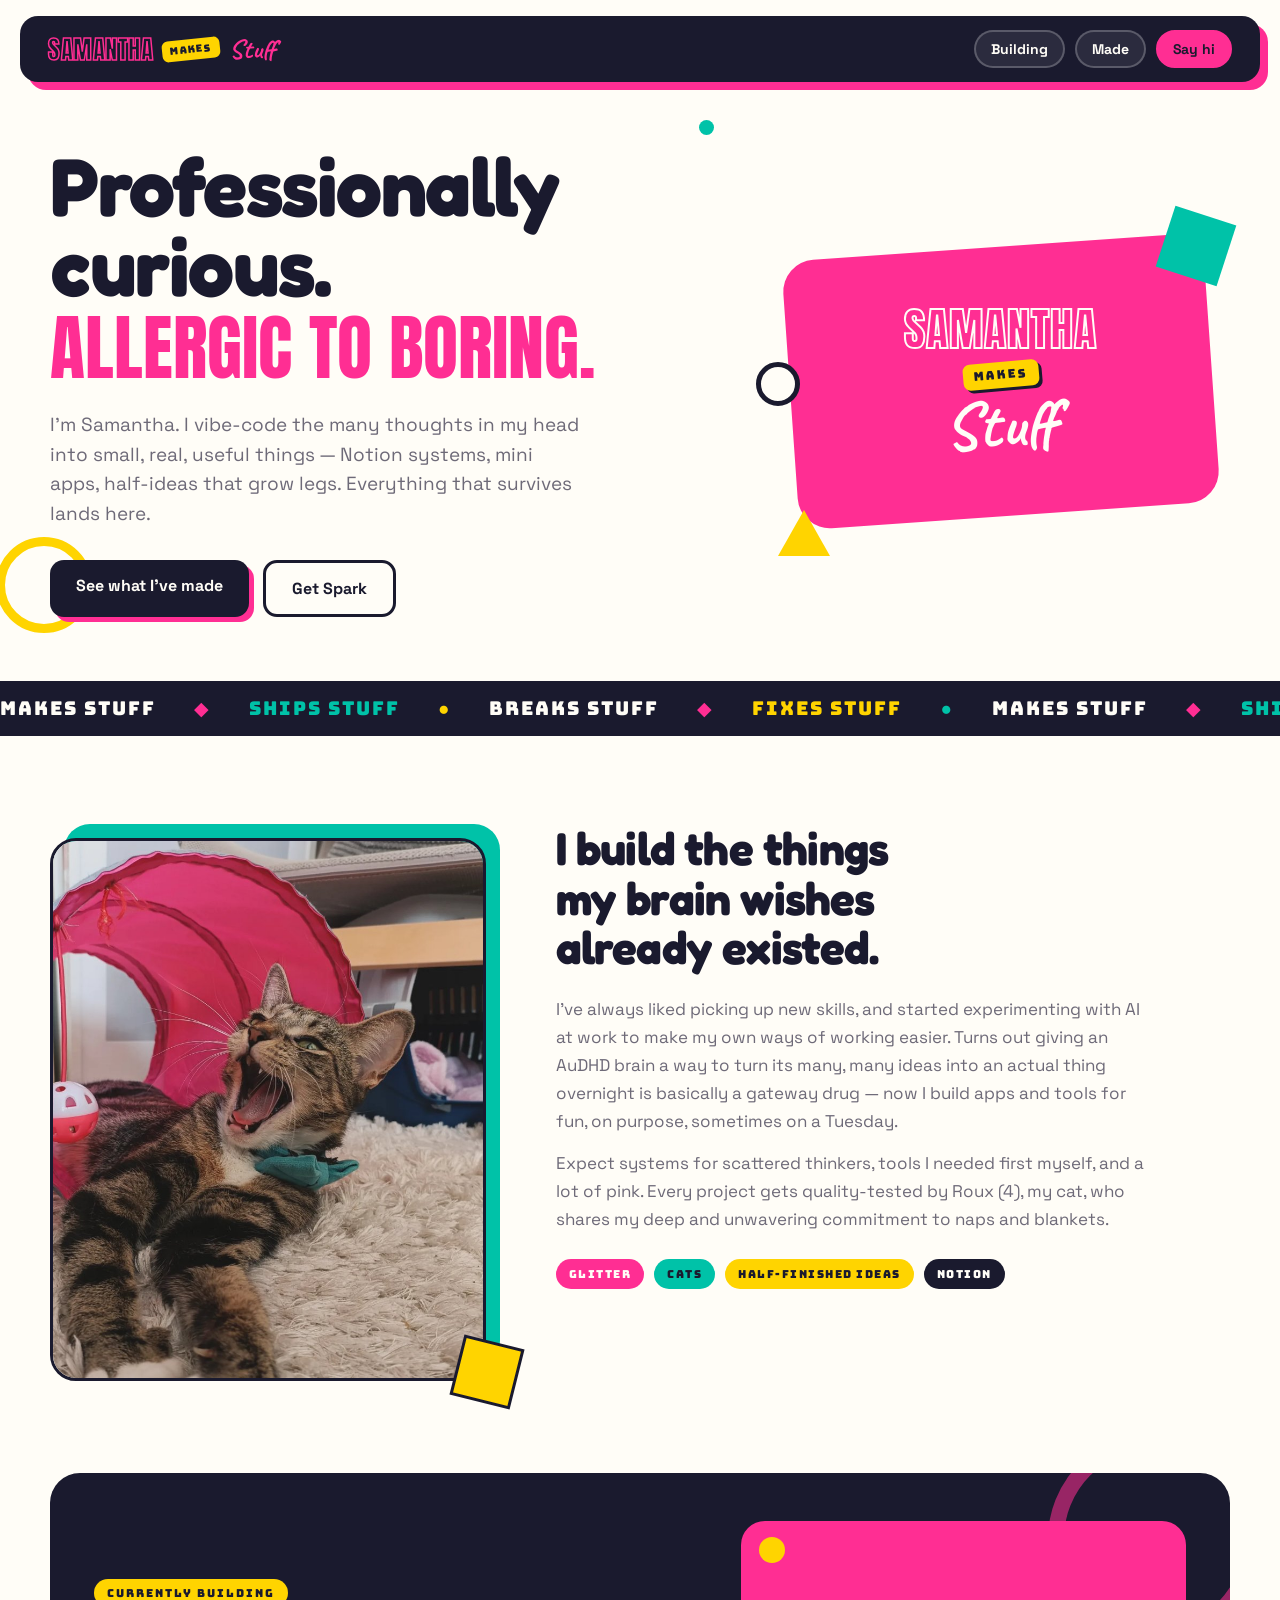
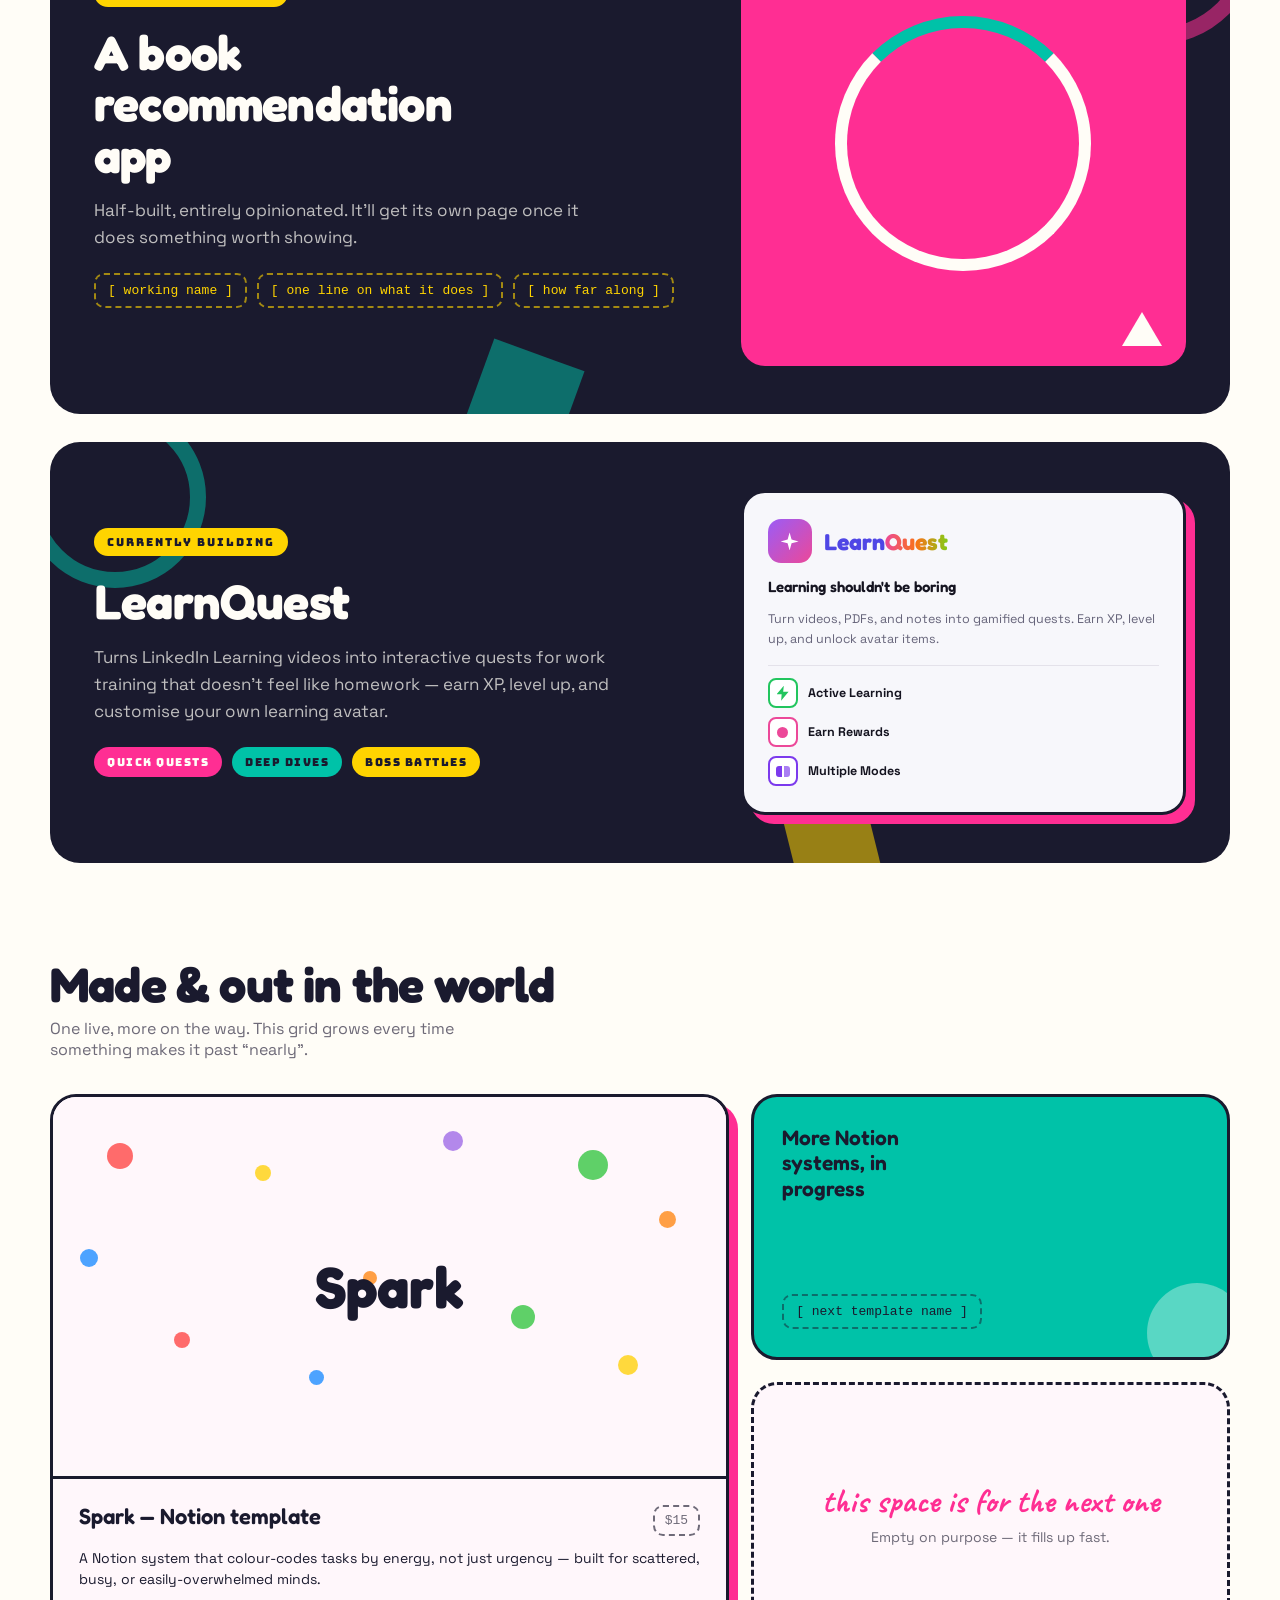
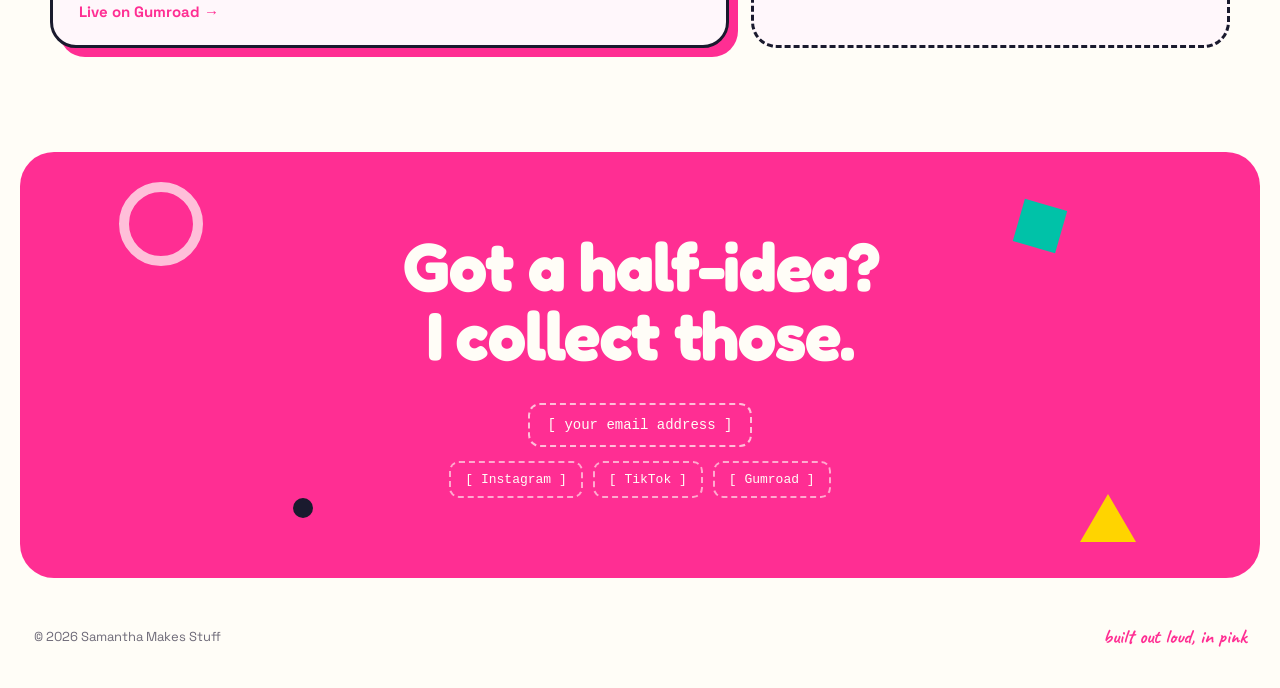
==== index.html @ c5905eb0 "Add Roux's photo to the About section The uploaded Roux.png was actually WebP-encoded bytes under a " ====
<!DOCTYPE html>
<html>
<head>
  <meta charset="utf-8">
  <title>Bundled Page</title>
  <style>
    * { margin: 0; padding: 0; box-sizing: border-box; }
    body { background: #faf9f5; display: flex; align-items: center; justify-content: center; min-height: 100vh; font-family: -apple-system, BlinkMacSystemFont, sans-serif; }
    #__bundler_loading { position: fixed; bottom: 20px; right: 20px; font: 13px/1.4 -apple-system, BlinkMacSystemFont, sans-serif; color: #666; background: #fff; padding: 8px 14px; border-radius: 8px; box-shadow: 0 1px 4px rgba(0,0,0,0.12); z-index: 10000; }
    #__bundler_thumbnail { position: fixed; inset: 0; width: 100%; height: 100%; display: flex; align-items: center; justify-content: center; background: #faf9f5; z-index: 9999; }
    #__bundler_thumbnail svg { width: 100%; height: 100%; object-fit: contain; }
    #__bundler_placeholder { color: #999; font-size: 14px; }
  </style>
  <noscript>
    <style>#__bundler_loading { display: none; }</style>
    <div style="position:fixed;bottom:12px;left:12px;font:13px/1.4 -apple-system,BlinkMacSystemFont,sans-serif;color:#999;background:rgba(255,255,255,0.9);padding:6px 12px;border-radius:6px;box-shadow:0 1px 4px rgba(0,0,0,0.08);z-index:10000;">
      This page requires JavaScript to display.
    </div>
  </noscript>
</head>
<body>
  <div id="__bundler_thumbnail"><svg xmlns="http://www.w3.org/2000/svg" sc-camel-view-box="0 0 100 100"><rect width="100" height="100" fill="#FF2E93"></rect><circle cx="24" cy="26" r="8" fill="none" stroke="#FFD400" stroke-width="4"></circle><rect x="66" y="18" width="16" height="16" fill="#00C2A8" transform="rotate(18 74 26)"></rect><text x="50" y="62" text-anchor="middle" font-family="Anton,sans-serif" font-size="34" fill="#FFFDF7">SMS</text><path d="M22 78 q7-8 14 0 t14 0 t14 0" stroke="#FFD400" stroke-width="4" fill="none" stroke-linecap="round"></path></svg></div>
  <div id="__bundler_loading">Unpacking...</div>

  <script>
    
document.addEventListener('DOMContentLoaded', async function() {
  const loading = document.getElementById('__bundler_loading');
  function setStatus(msg) { if (loading) loading.textContent = msg; }

  const FONT_MIME = /^(font[/]|application[/](x-)?font-|application[/]vnd\.ms-fontobject)/i;
  const MIME_TOKEN = /^[\w.+-]+[/][\w.+-]+$/;
  function toBase64(bytes) {
    let bin = '';
    for (let i = 0; i < bytes.length; i += 0x8000) {
      bin += String.fromCharCode.apply(null, bytes.subarray(i, i + 0x8000));
    }
    return btoa(bin);
  }

  // Error sink persists across replaceWith since it's on window, not the DOM.
  window.addEventListener('error', function(e) {
    // Failed resource loads (CSP-blocked links, scripts, images) fire plain
    // events at the element — warn only; real JS errors carry message/error.
    if (!e.message && !e.error && e.target && e.target !== window) {
      console.warn('[bundle] resource failed to load:',
        e.target.tagName, String(e.target.src || e.target.href || ''));
      return;
    }
    var p = document.body || document.documentElement;
    var d = document.getElementById('__bundler_err') || p.appendChild(document.createElement('div'));
    d.id = '__bundler_err';
    d.style.cssText = 'position:fixed;bottom:12px;left:12px;right:12px;font:12px/1.4 ui-monospace,monospace;background:#2a1215;color:#ff8a80;padding:10px 14px;border-radius:8px;border:1px solid #5c2b2e;z-index:99999;white-space:pre-wrap;max-height:40vh;overflow:auto';
    d.textContent = (d.textContent ? d.textContent + String.fromCharCode(10) : '') +
      '[bundle] ' + (e.message || e.type) +
      (e.filename ? ' (' + e.filename.slice(0, 60) + ':' + e.lineno + ')' : '');
  }, true);

  try {
    const manifestEl = document.querySelector('script[type="__bundler/manifest"]');
    const templateEl = document.querySelector('script[type="__bundler/template"]');
    if (!manifestEl || !templateEl) {
      setStatus('Error: missing bundle data');
      console.error('[bundler] Missing script tags — manifestEl:', !!manifestEl, 'templateEl:', !!templateEl);
      return;
    }

    const manifest = JSON.parse(manifestEl.textContent);
    let template = JSON.parse(templateEl.textContent);

    // Nested page bundles (iframe targets). Each ships ONCE, in the ROOT
    // document's manifest; frame srcs carry an about:blank#<uuid> marker
    // instead of a substitutable uuid. Every document mints the blobs for
    // its OWN frames — from local text at the root, or text obtained from
    // its DIRECT parent over the relay protocol below — so each frame
    // navigation stays same-origin with its initiator and a deduped page
    // loads at any depth on any host, including a file:// download's
    // opaque origins (where a blob minted by one document cannot be
    // navigated to by another).
    const pageOrderEl = document.querySelector('script[type="__bundler/page_order"]');
    const pageOrder = pageOrderEl ? JSON.parse(pageOrderEl.textContent) : [];
    const pageSet = new Set(pageOrder);
    const pageTexts = {};

    // ── Nested-page text protocol (parent-chain relay) ──
    // Page bundles ship once, in the ROOT document's manifest. Every
    // document mints the blobs for its OWN frames, obtaining page text
    // through a strict parent-chain relay: a document only ever SENDS to
    // its direct parent (which, for every document the publisher's own
    // runtime minted, is another publisher document) and only ACCEPTS
    // text from that direct parent; requests from below are honored only
    // for the document's own child frames, and the ROOT never sends
    // upward at all. That last rule is load-bearing: the artifact host's
    // frame-ancestors allows claude.ai (and friends) to frame an
    // artifact, so window.top can be a FOREIGN document — a top-addressed
    // protocol would hand page uuids to that ancestor and accept forged
    // "page text" from it, minting attacker HTML as an artifact-origin
    // blob document. The chain never touches the ancestor: requests stop
    // at the root, replies are origin-addressed per hop (never '*' when
    // an origin exists), and both directions are origin-gated (on https
    // a foreign sender's origin can never equal this document's; in
    // opaque contexts — file:// — everything serializes as 'null', where
    // an embedded EXTERNAL frame still fails the gate by carrying its
    // own real origin, and a sandboxed child of such a frame is excluded
    // by the own-child-frames check plus uuid unguessability). Shape is
    // deny-by-default: one request form, one reply form, no error
    // replies.
    // window.origin is the SERIALIZED SECURITY origin ('null' in opaque
    // contexts such as a sandboxed preview iframe) — location.origin is
    // computed from the URL and stays 'https://…' even when the document
    // is sandboxed, which would misgate every opaque chain.
    const OWN_TARGET = /^https?:[/][/]/.test(window.origin || '')
      ? window.origin
      : '*';
    function trustedOrigin(e) {
      if (e.origin === window.origin) return true; // https chains; opaque==opaque
      // file:// trees: Chrome serializes the file document's origin as
      // 'file://' while the blob: documents it mints serialize as 'null',
      // so the two legitimate shapes can never string-match — accept the
      // pair in both directions. https origins never serialize as either,
      // and sender identity (own child frame / direct parent) is checked
      // separately.
      return (
        (e.origin === 'null' &&
          (window.origin === 'file://' ||
            window.location.protocol === 'file:')) ||
        (/^file:/.test(e.origin) && window.origin === 'null')
      );
    }
    // Non-empty only in the root document (nested bundles ship an empty
    // island), so it doubles as the root marker: the root answers from
    // local text and treats a miss as authoritative — never relaying to
    // its (possibly foreign) parent.
    const isPageRoot = pageOrder.length > 0;
    const blobUrls = {};
    const resourceBlobs = {};
    const UUID_SHAPE = /^[0-9a-f]{8}-[0-9a-f]{4}-[0-9a-f]{4}-[0-9a-f]{4}-[0-9a-f]{12}$/;
    const pendingFrames = {}; // uuid -> [{el, frag}] awaiting text for own frames
    const pendingRelays = {}; // uuid -> [childWindow] awaiting text to pass down
    function mountPage(el, frag, text) {
      const pageBlob = new Blob([text], { type: 'text/html' });
      const u = URL.createObjectURL(pageBlob);
      resourceBlobs[u] = pageBlob;
      el.src = u + frag;
    }
    function deliverPage(uuid, text) {
      const frames = pendingFrames[uuid];
      delete pendingFrames[uuid];
      if (frames) for (const f of frames) mountPage(f.el, f.frag, text);
      const relays = pendingRelays[uuid];
      delete pendingRelays[uuid];
      if (relays) {
        for (const cw of relays) {
          try { cw.postMessage({ __bundler_page: uuid, __bundler_text: text }, OWN_TARGET); } catch (err) { /* gone */ }
        }
      }
    }
    function ownFrameWindows() {
      const out = [];
      for (const f of Array.from(document.querySelectorAll('iframe'))) {
        try { if (f.contentWindow) out.push(f.contentWindow); } catch (err) { /* detached */ }
      }
      return out;
    }
    window.addEventListener('message', function (e) {
      const d = e.data;
      if (!d || typeof d !== 'object' || !e.source) return;
      // Origin gate first; the structural checks below (own-child-frames
      // for requests, direct-parent + solicited-uuid for replies, the
      // root's never-relay rule) are what hold in fully opaque chains
      // where origin strings can't discriminate — a sandboxed root's
      // FOREIGN wrapper still fails all three even though both serialize
      // as real-vs-'null' rather than matching.
      if (!trustedOrigin(e)) return;
      if (typeof d.__bundler_need === 'string' && UUID_SHAPE.test(d.__bundler_need)) {
        // Requests are honored only for this document's own child frames.
        if (ownFrameWindows().indexOf(e.source) < 0) return;
        const uuid = d.__bundler_need;
        const text = pageTexts[uuid];
        if (typeof text === 'string') {
          try { e.source.postMessage({ __bundler_page: uuid, __bundler_text: text }, OWN_TARGET); } catch (err) { /* gone */ }
          return;
        }
        if (isPageRoot || window.parent === window) return; // authoritative miss
        const waiting = pendingRelays[uuid];
        if (waiting) {
          if (waiting.indexOf(e.source) < 0) waiting.push(e.source);
          return;
        }
        // Never-answered uuids would otherwise accumulate forever under a
        // request spray; past the cap (far above any real page count) new
        // relays are dropped rather than remembered.
        if (Object.keys(pendingRelays).length >= 128) return;
        pendingRelays[uuid] = [e.source];
        window.parent.postMessage({ __bundler_need: uuid }, OWN_TARGET);
      } else if (
        typeof d.__bundler_page === 'string' &&
        UUID_SHAPE.test(d.__bundler_page) &&
        typeof d.__bundler_text === 'string'
      ) {
        // The shape test is load-bearing beyond tidiness: the solicited
        // check below uses the in operator, which matches prototype keys
        // ('__proto__', 'constructor') — an unshaped key would reach
        // deliverPage and throw, painting the error banner.
        // Text is accepted only from the direct parent — the document
        // that minted this one.
        if (e.source !== window.parent || window.parent === window) return;
        if (!(d.__bundler_page in pendingFrames) && !(d.__bundler_page in pendingRelays)) return;
        deliverPage(d.__bundler_page, d.__bundler_text);
      }
    });

    const uuids = Object.keys(manifest);
    setStatus('Unpacking ' + uuids.length + ' assets...');

    await Promise.all(uuids.map(async (uuid) => {
      const entry = manifest[uuid];
      try {
        const binaryStr = atob(entry.data);
        const bytes = new Uint8Array(binaryStr.length);
        for (let i = 0; i < binaryStr.length; i++) bytes[i] = binaryStr.charCodeAt(i);

        let finalBytes = bytes;
        if (entry.compressed) {
          if (typeof DecompressionStream !== 'undefined') {
            const ds = new DecompressionStream('gzip');
            const writer = ds.writable.getWriter();
            const reader = ds.readable.getReader();
            writer.write(bytes);
            writer.close();
            const chunks = [];
            let totalLen = 0;
            while (true) {
              const { done, value } = await reader.read();
              if (done) break;
              chunks.push(value);
              totalLen += value.length;
            }
            finalBytes = new Uint8Array(totalLen);
            let offset = 0;
            for (const chunk of chunks) { finalBytes.set(chunk, offset); offset += chunk.length; }
          } else {
            console.warn('DecompressionStream not available, asset ' + uuid + ' may not render');
          }
        }

        if (pageSet.has(uuid)) {
          pageTexts[uuid] = new TextDecoder().decode(finalBytes);
          return;
        }
        if (FONT_MIME.test(entry.mime) && MIME_TOKEN.test(entry.mime)) {
          // Strict artifact hosts allow font-src data: but not blob:.
          blobUrls[uuid] = 'data:' + entry.mime + ';base64,' +
            (entry.compressed ? toBase64(finalBytes) : entry.data);
        } else {
          const blob = new Blob([finalBytes], { type: entry.mime });
          blobUrls[uuid] = URL.createObjectURL(blob);
          resourceBlobs[blobUrls[uuid]] = blob;
        }
      } catch (err) {
        console.error('Failed to decode asset ' + uuid + ':', err);
        const blob = new Blob([], { type: entry.mime });
        blobUrls[uuid] = URL.createObjectURL(blob);
        resourceBlobs[blobUrls[uuid]] = blob;
      }
    }));

    const extResEl = document.querySelector('script[type="__bundler/ext_resources"]');
    const extResources = extResEl ? JSON.parse(extResEl.textContent) : [];
    const resourceMap = {};
    for (const entry of extResources) {
      if (blobUrls[entry.uuid]) resourceMap[entry.id] = blobUrls[entry.uuid];
    }

    // Artifact-host CSP (connect-src 'self') refuses fetch() of blob: URLs —
    // consumers read these Blobs directly. Survives the swap like the error sink.
    window.__resourceBlobs = resourceBlobs;

    setStatus('Rendering...');
    // Page uuids have no blob here — they ride inside about:blank#<uuid>
    // frame markers the pass below resolves after the swap.
    for (const uuid of uuids) {
      if (pageSet.has(uuid)) continue;
      template = template.split(uuid).join(blobUrls[uuid]);
    }

    // Strip integrity + crossorigin — blob URLs from a file:// document inherit
    // a null origin, so crossorigin forces a CORS fetch that SRI then rejects.
    // The manifest bytes are ours; SRI protects against CDN compromise, not this.
    template = template.replace(/\s+integrity="[^"]*"/gi, '').replace(/\s+crossorigin="[^"]*"/gi, '');

    const resourceScript = '<script>window.__resources = ' +
      JSON.stringify(resourceMap).replace(/<\//g, '<\\/') +
      ';</' + 'script>';
    // Inject after <head> so the DOCTYPE stays first; prepending the script
    // would push the parser into quirks mode. DOMParser always emits a <head>
    // (synthesizing one if the source HTML omitted it) but may carry
    // attributes through, so match the full opening tag. slice() rather than
    // replace() keeps us clear of $-pattern substitution in resourceScript.
    const headOpen = template.match(/<head[^>]*>/i);
    if (headOpen) {
      const i = headOpen.index + headOpen[0].length;
      template = template.slice(0, i) + resourceScript + template.slice(i);
    }

    // Parse the template and swap the root element. Scripts inserted via
    // DOMParser/replaceWith are inert per spec — re-create each with
    // createElement so they execute, awaiting onload for src scripts to
    // preserve ordering (React before ReactDOM before Babel before text/babel).
    const doc = new DOMParser().parseFromString(template, 'text/html');
    document.documentElement.replaceWith(doc.documentElement);

    // Resolve page-frame markers: mint this document's own blob for each
    // framed page — from local text when this is the root, otherwise by
    // asking the direct parent over the relay protocol above. An
    // unanswered request leaves the frame on about:blank, the same
    // degraded state as a refused embed.
    {
      const MARKER = /^about:blank#([0-9a-f]{8}-[0-9a-f]{4}-[0-9a-f]{4}-[0-9a-f]{4}-[0-9a-f]{12})(#.*)?$/;
      const needed = [];
      for (const el of Array.from(document.querySelectorAll('iframe'))) {
        const m = MARKER.exec(el.getAttribute('src') || '');
        if (!m) continue;
        const text = pageTexts[m[1]];
        if (typeof text === 'string') {
          mountPage(el, m[2] || '', text);
        } else if (window.parent !== window && !isPageRoot) {
          const had = pendingFrames[m[1]];
          (pendingFrames[m[1]] = had || []).push({ el: el, frag: m[2] || '' });
          if (!had) needed.push(m[1]);
        }
      }
      for (const uuid of needed) {
        window.parent.postMessage({ __bundler_need: uuid }, OWN_TARGET);
      }
    }

    const dead = Array.from(document.scripts);
    for (const old of dead) {
      const s = document.createElement('script');
      for (const a of old.attributes) s.setAttribute(a.name, a.value);
      s.textContent = old.textContent;
      // text/babel scripts with a src: read and inline. transformScriptTags
      // does XHR against the src, but blob:null/ from a file:// origin is
      // silently dropped. Inlining makes it a plain inline babel script,
      // which transformScriptTags handles unconditionally.
      if ((s.type === 'text/babel' || s.type === 'text/jsx') && s.src) {
        const pre = resourceBlobs[s.src.split('#')[0]];
        s.textContent = pre ? await pre.text() : await (await fetch(s.src)).text();
        s.removeAttribute('src');
      }
      const p = s.src ? new Promise(function(r) { s.onload = s.onerror = r; }) : null;
      old.replaceWith(s);
      if (p) await p;
    }
    // Babel standalone auto-transforms type=text/babel on DOMContentLoaded,
    // which fired before we swapped the document. Trigger manually if present.
    if (window.Babel && typeof window.Babel.transformScriptTags === 'function') {
      window.Babel.transformScriptTags();
    }
  } catch (err) {
    setStatus('Error unpacking: ' + err.message);
    console.error('Bundle unpack error:', err);
  }
});

  </script>

  <script type="__bundler/manifest">
{"08575ed8-9628-44a2-86ce-f7f01e4230e6":{"mime":"text/javascript","compressed":true,"data":"H4sIAAAAAAAACt1963bbRpLw/zxFi+OxQYmELrGdhDKtsSXZcSJZHklOZlbSSE2gSUICARgN6hJZ5+xD7BPuk+yp6nsDlKgku/vtpznjEH2trq6urq6qrl5eJu+3P27vvznc3iLDMp+QOOqW06xKJmyZl9HyYlhx8p///h8kzkmWV4TFSRWSfTaYJmlMrpJqTM6i2KpFnj4lg2lGymlGsNBZ+E1ryhnhVZlEVWv9myBok/5rcvsNIZe0JKenMRt+KvOC9Mne4JxFVRizYZIxSGNldbNuF/yYlxOayuJBPjjvkAt20yGXNJ0ybPeC3ZAkI/ngnGyYxq2it4Rl0wkr6SBlPVKVU9YhUZ4Nk9HUSbsqk8r+xi7IXZv0oPGjC3ZzQvoi1YBYTAdpEr1LWBrPAtAbhyhT3RQsHyLwC/[base64]/rX65PF9sbr5ZBdswirWfOjK82cpijNOSN9oJUwpbz6kMXsem8YtF4tQx+v7emWZft90l2FkYrvVwa0MIHaM/tS6JXd8TSJWOBVJkumuaOVkzBl2agad0RfDnnEOVAprL+tvd1PgLoyaIeIw3dlPjmoyiQbAUI6pAVTtDyuJqlLYf+XafR/mCr1aEp6pQgTSQy/FYyi3R6OQeNEfIqWCUlZJZqMxXdV3uixiXTSJz8d7H0UU4n9iZJ3JEL6V6Uf0emdgVf28fWr2uFkAm5yOW73Lch9U5b0Jkw4/jcQhdrt39+5XMWDc0UgcvwiXZFPH0qET9Tn06cKSie5b8O64eaJvu22S8Yr0ie3EpxhXpJA5FyQfKhEnAt2w2Hnt8YI+Lo4WjkRuHnSgnnm1dEFSBkocJzYA/QxYrcL9dpyLZMNAZGHswbKi6OPdIKL+ROtxkFBq3FGJ0wBiJSE2BTpgswbqAqWN4vymH3e/7CZT4o8g12vaCQre7IGFFljEfIiTaqgtdxqh0VeBG3saT/PQXi0hg7lw5IVKY1YsHwcxtFxCEznyXKHtFptOwuSN2S629qdtXkP8lyKUSASvH1zsH26eXBA+uRM7Pk86mKL4zyNWXk7oNHFqMynWdyL8jQvu5PkOkgywsvRoBNNy5Jl1SZkkO//2qlKmvGCQppEBCGDvIxZ2VstrgnP0yQmDzTzYuW+droljZMp760V1+uD/LrLk9+SbNSTmYP8ej2/ZOUwza964ySOWSZw/7cLdjMs6YRxwqMuHycZu135qzW4bpHzBAikt7qy8lcA4g5+NJaQ+aJlQDrgDJh5VTI6SbKRj8TO/SWTrGJlAb8mCedJNrrVXZUspVVyyTQS5p6NF/diESv3rALzD6bXG7BhXrLHDkrVu43EBtJ79kwBpYdLBzxPpxVbTzLOqt7KepFjO112ybKK97I8a0JFmmSMlt0R0Aaswh9WYjbqlKMBDdZWv+usrv7Q+f67zkqbrL34q0x+/l1nbe1FZ211tRP+8KJNvv3ur00VXn77V4M6Qwo8+Y31ngOhAJGs0yyZUByAIi6yGj7nhMFaT7JhkiUVewSGs2rcjcZJGgfZ0g/ATr0C7d89B40t14rp9m/NyGag/nE8QeDAG02XwVHntqBxDCA+L67J98X1+jDPqt7qanG9vBo+J9OkO8mznBc0Yh39SwEkyPkBWL7zGctVXsbdQcnoRQ//7UKCAbG+LOOEFym96SUZUFx3kObRxfpVElfj3hqbrI9ZMhpXvVU28ZmQgvOSlVUS0bRL02SU9UCc6g7yqson6xZOBR2+eNFR/w+/ba/X2CiWWunA/8IXj+aSNQagGphyVnY5yqs45034mGYl43l6yeJbmKXukE6S9KY3Y46wCK6Y8PsXbPKoOZu5GcxNgat+Cy6Gvi2uNReSBLhCvi2uzbDHOa/wv5QrSvW5symc5qMk8otprlblRQ9IO2XDCn/81sXzSW9t9fl3z7//9uXz79Yn9LorSOrlSjT2YXtZXJPVFZhVg4C/DFZWVtZW5JT+ZTgcyrWzNtfacfHxvLhevxonFetioV5Rsu5VSYsmTiyGvbxIdhMYMCef9j98PDwFkWLnw0chViQZoUXBl6/YAOSliy6v6Ih12XWRlyCGkOPp2srqc3LBWEEGeTWWUEFFfpNFBJQfqa15K9mIJhknVCjeCK9YEZLFZbHPT1icUFKUSVZpWe1vBR0xcksmtBwlWY+shC+iybqUyghBlRjrEFSDkVsieEGS8SRmPUIv8yQ2hf8CkOR51dG/yGtNJuSWSB5A6LTKTa3FDlnUPBt+0mHFSg0gnJaSrBK7cpfG51Ne9Qi7BtUV6V6xwUVSdWcX0a0AUcRlXnSHSVqxskdglshCMgFk08xq7MGSuk29A3RjBryPdH/4gTttWiWmpdgsSLiyssofaC+pmCjejfJpVvXI6oxmh0madic5zAZQyAPNAocGKgONSznNMtgM7XaRGSQevCtNwIrZg3/PlOrz3eedndNPb94rmbkFe29nkMc3t4r7g0AgKW3lTpOL+vFa0Ypd/g6FdH1EgXJ4SMlLW53WIanRqcE5BSR5OMSQPuSETUcWPJ1ap4aNJ8tJWDFeBZwO2RYeYALVTts6ptlnHWL3BLqRz/s7AFAIZ5PP+x+wQzzHSAg0Ar3DtUGoPt54xzENSu3cZsHLFZg2kKq9+pmM33/U5+a86XQIoASS6XSkYiiW0+Fq0bSGoUkHas2DPO/P0mQJnXPf0sk6B25JFKR/[base64]/[base64]/vj4en+NliE/nX0pvtvtPvb6ZMT+Wul+8Ppk5PFZSUPffy8+3Z7XxXvbhzHS8FxeBwvtTeeLLtCjTgxBpc05R3o191DAQjSJ8bA0g6rMpnYGF2AMnr3FBRiciET1Mqoxg5aoOXGJBydVBJ3yaos0MYCeCTkv5a0+HWcpwzbqKvjXcixPWFlWu2Q7mq7gTrYF9InwySLD/Nih12ydPvLlKZJdSN6sID+4rOkFBbMzB5XOoR9kQYxb4GX91ZUtcgSNJAXEiOmEX6VgGwEBfPCXsgR6LBa/X6/1bNWqkQNQNvvk9Jan6L8wszyC43l72neKS2X7KymrbK2rFmjjwU0O2C9hdnTq7Cjqou64CZhqsNXU6khTblVDD+byoF0YooZWcUtNc2Es0jcmkn/eiUK8V6Ssiz8cToZsLJGfdbSeN0na7AkHDw9az0DHuig7lmrff/[base64]/CUKqRCQFNRVPYxKEDYNxor96QhUgP04+g/tHKiSQkRYgyVREh5l2Nk5TBvDkEes8aDZ05F4OaqBGJuUISafvDU7PfVGj5X8fx0rIlZiMWJo0owG4RBfhvHQPRtDyamNFjc2SpT1bJEpn44weNRTOPOXIGai/y1XUnGfwCcDQmWWL13GOBT5/KNl4DU7LleN37udW7t8Tr7FAVPnFAbWSJjWwRlbB2GSP3E3Ju92wyTCMLDm+tTZE4xzA8Ts7a/RFtHXJuRKQ55ha8Je2p7ZNzG/tyPg0+GgFsWNPRtKxJ7Rkouozcvvlmd3vn9M3hITg/tnjUjeiEpV1kJSjXf0Sd/OH2Pw5PD9+8P5CqvAMmff1alNDBoCQDMogTMohzMihJlFSMQD8kZimJhxlhE5IQUL9fDGJQqF+QL4QTTicF4ROapoQXNEMv2At0hs2zEZ6M+bQgUwTkalC2pPODHHCLtPAXnI8Q21Bs/82vp7/uv/kEB1HMlTYpHFtJr6SNSjofSRdWlYefKgu0s1YWfKosYDtWFnyqrGGeW53hp8oqrfRSJdrt6EbGduMyMaKF0DmrHJkAOLizR//5oxy/dHoBx+XtrCoTJt2/ZDqTaQpjwLmKIDi66JDLEzzdH112yMWJg97tX4D37Vr4zbMoTaKLHmnl2Sb8kvDmWTSm2Qiwm2eb+FPnJFkxBSzl2Qf4pdP5dDBJRMYB/[base64]/HIaN7KUgx1VRuJHFbEwNMor3WFRTUsB2Pu80p1iqi6f5rypwk7OZ9Wo8mk05hUtBQyH8HkAn24JlsUmfzuL3VyNfcx2cI/5FrawhIeruKQjA8JWSUcuBJCvAIBcu3+RpyZW5NqzCvlmSiHfnU/I15ME2c4MaXufAe+NSnJh1CUVoLqcDa0upa2SbtkPKtngT9sR9RToFGjZZuewLaOLXbDRO/rX69azk6+to3+1ThZbX58d/evZyeKz9qK2MX7Y/bS3f3h6sL3z7nRzZ+9gW6jXYLfeZ6Pt60Ju2K+C666wWX6NI/mrHbTIkuxuibTay68lvK1R0rL5vxEXpPIuOObt4Ih2fztZAl2fpfA7WWwHx3yx314eORo9IYFsgpgBnsc8AAOjkvaUvhVck5SLotzuna6Vu3Bw2iG86BAwH4KSS6jRC7JkCzZLmG1cHhHQ5VGHBBGWb3Vh9FFY5Tv5FawozuBIBjovIWDUzkVqDJw50MNvOJU0QN80O/Ygqg6hAphXAExFlgiFqXj9all9t15LeWd9ZmfLr8YsnbAqOOZfX7eXR0mHtF6B5RhTn6y27q17vCzKHfPF17Lusq782qvbPI2WskDaSkpG0w6haUL5ieXiW5M+jLx/DxaJTc6t4NXyRhuwA30AgoKN/tHxMX990m51kHTbCsWEtJ6sQlEERCY2qZKg19p0X7ABHRzmOFhjRlaGYIPBrlgJbaSt0w4R5AWE9bkoNGHVmo84P8z3BudBxHXj8vTf7CsdsygFXEacK3/gdVA6uOoXOEdASaHChXsUPWOPE6qNV3Dc8VUPygscVQ/YQF1hocrmR1AuRG7K0XzY6nbh7oCo33NRB2ntE7dVeWq2m3UmJK+jK58UScqA6uwbAALsK1DswQGNXpmTOF88vj2+DY6O+fHBydJG+/ju+O6YLz5R53NABlb0UQieCXD5CvKOVvUZTdna4PSnrM/WcRBqOUOR1uMwyaJ0GjMetG5v6/NVAA4l6GJWl+tgL4/[base64]/JgqiE2FACDlrrauOhZUKh0tevxM/CeW6129b0zJqg9kztjDMxEaCi1ZaNiE+wplq6Wq0B05WGeWmqwI70Li9nVHDAz7NWA+T6zC5u5YLXVZ7BXnjBbo7WTtzdSSTLefvWDFL+11q1YtahzY7DksVEKxN6w30cWb/jElHHUKu+fQMS5497B4enB4f/3Nk+/bS/9wnE4eVF8rfT00+f97dPT8nislZIHQmRVTnQKhEW3GbV7xKc59RHlatjZ0t4U6svvEagPtCrVn0I7zv1Jf1wdXsgyA/zcgJymkCA5oywOj5JwA5gQQW4rFyeCIqwvrplhfmSKaF5G3X+SlSQtXuy2IJULJpLWlZ1cztLJNrOTaiWpmnaqPWUQsh0xpUtoSpqEOqgPX93w/UD6+ixcrjN73xiCMcU+MyADtptgNNx+3BIz7lZNrUvgMHwetawm2SNQ+nKhUJu025WFdIFC93qfF8o5Qmmttjl5QWS5ZxNRiUreiROShZVXbzk24UeupTzZJRBZSxfFam5AmzJ3ur4YXbHqkg/GqNdYNwgKzopcEf2Nj7YFuGfw5tCUMtHSNne2d4FpvFxb2vb5r5YnNevjMqtsaMcMQCMpSUzd9pn2hBPBHSD7eHFEuiWtyWcyv3xrg0thfLmj+PXhU7cQna4oukFuoqVLLPLy3myawnPF7zOLgShqLpG0lPNCelpoKSnARYTDj1YGDLUsERj4ekpzbIcfL/ADOZMletHg8VrFOZAL0Qmm7xkZS3CGGSdCFjF0oFWgkhWbYfCPTsIBmIUij20bcZ6sPNha/v0w9bpL292PktlwfK/jla6P9Du8OT2+zvhiQNFt7Y3fz7d3Pt4uL+3c/puZ+9XVTqA+x3DrzzqDvMS/gNbk1ErfFUbcdtr683nf+gm1OL4Kq4Lf0Ue9VWfO7+K/8gWNNoSvsWii13wAD+ko4DpMziaktIQnEVT4fiKYoS+Q9Dkg6FcDWrVXEGCpd516Ug5C3dByd4dpfmApl0e5QV0g/7U7Vr/[base64]/T4tQFNkjWdMU/[base64]/zG44nv2VrOVINVBMS1znjke5chrvq1Yg2JP4JRbhuYt3cUgR8pqU1C58TZlqqX5YwtruSWscWEGO3pV0BNI4eIBfsJseuQC3cThHQLyrqfRGFx7ftb29Qaq7R/S2GJwEG9rAeykovq/PaGDGCp1xaYjBcQXq2oli4bE0rOgI1px7EDMdYzmpLBOqCgvSd3lpBJjmOsnQrfJheG8NLYQ5lf7xARMf6ktIj6YqaqmkkYSlTZW09Or2Zy6GeT1aZdSBzymh5O0rWmYs/jFPUaV5r9hkkU+Zfda3pgMk66sx9SRDoeaB3I3w9FTf5dtogTandbwCixpqWcpuA4s8Qt9oJidK2SWAZRiNF/SZpyyEEkHryFyxPSHQUQ0Mc/[base64]/HchOM58CsjYdSQq8ZmJdo30xwCtNZEwn+haRIrdivkIzdIliskWcO5b1dPYFe/[base64]/jJJU3nYCdoCGzkJzCv+3j1/mGmcEm9QJlQQvSumlHnuQ0HHpnrqrfm5iRzsgWQmwQ26izBlphgFSvAnz4ljYwA2pJl3MaUZQ5Ppb+TsBspxRqcIRUXYc2U0XAYcghEeE7UZxddK8S9mZm6dJc9M/ABA3fUWiuz862mnONtkaLuuNa1493hqLjBFDGDUJ34Bk1QOAWs9gTt6qabiVdlN1GvZ0U3ZnNckJYDDsyNdZxt2Cn/nIVgHHqgMUcNZwjw9FQB2tMg27k4Oz0xSU6tnFdoMO8Z9G3MMqfrpQN4EytPbRCO5t/Yr0dov7YQWtf3w7ocuStSOnkohQGi21MwCw5gVEyXji2+rQzSwtKLnnGgKJtblYsVvCgHrgdNrK0iorCwGJVohpmDG3jMR/r36KWFLlNtiJiaFzpCRyOvqClqHE4hbGawddZ3FAnB7zG7GTHZihSQl9Xv7GgGzzLsrKlHAG4G84AsUfGxRkXptVdnR2U0A0itzKrvw9MSblwqQNU5c8NL0DoNvrRsy1+6DbALlam2oG3g15GdhJdjIRyPy3yyeG8ImqspUuDycRic8+uvFb9uB8cbX//y9UlbhZ2a4sjP+TWGjj7nrf8fGTsEzBMuBB/A+02fNHXrMu33bwbX9+wFY8pNeB5lYC5Zpq/6kxU0UiwAydYiersevNpN+eJndoN+EVbrT582We837rODzxThTBcb5neImT27T9F6Y8suOSsbgdX0BnoNqXDoHu2/TbIYAwCaZeSqII1+0l4QoH60aputAwNJl+yyYbuawk4FjQBDZygtAktOcxpvX1eszGiKPpB7w2Da7pCpCGfdFGfkUvk4kGAkrDMN+3nDtmcCPmGEDUneyJC0rsLbN7iHDlVehU97pJBhtgsgUjmOwNlE5IBcmKVAalUHVqnqO3tDY/1NsMArlbY97YIoSM9uWognoTySq7l5jwWACjpWYaDAptKiHG6yLiRaHlK85rECkdsc8JwCXaKQ+2zMEt88LRV011WOj/[base64]/h9OCBbzQW4G56MEN9+b9F1YJR/Nm0XTtE2VF3vePUvN4Pfh9zgDcONtUhC7cK8znrzCV56c/sxvKK1A/sZFIvgz/BXyAAyqzf24vxfhkUckNQvknToLVoG+ZkZJDYul2jcRbXpGe7GEQusTijLaIAPxG9e860eAVojfTJi2+/X50dmoi7cYmwRjBeI69ekRdgSRuvkSUCc0jLzTxmb6ogaZOvanPUsouU1pYgSAzYtsdr5PVrCHUSVrmUeL596Vj5P27/sr2PnkTgg/Hz9j+3t2ohM4Sjq3TGB0maloySHMM5kCqpUiajVsC2dUk5SfANCnKZxCwndBon+TyhMD7uHZ7K8B0H2zvbm4d7GOOjl+UVXvcFR1I/vMeJvAzWEdb6ththuNHHwaEwuIl5iG4kJhTFke1Xi/dP7IQ/dpATIfX3shQ8IByvWPvYAtJ2w8Sg64OEWISDSr14qw0oFO6EteMIuzmYDofJNUTOMTBtkNZXvNPgrkn/JHzfvZhZaj24rVI/xNlHrv+ZQ9bD5rg5j1R/TNGI24e4vCQm4n7R9I9oBZXe/z6doNAR1Ddw6V8mlP36Mo+9caMvq2xFWFBssWbMogsM5/f0KZntkQGNezVAqwPClkV7jxMJ3Bt/MzdFdUwAq5+XhPFSnWZOlE/6W2E9V1dRifGOrBn25HqVuyC2Oe/2626Z5i4rvr5gQiIJ+QZOEjuQgTsR5dzmc+UU2YPYiDUSnAcug2qc8A5pydfU1u8rg2HnwSnAyC7Li4vkLY0uujL6B6lyiDukZQUt4HYgrFJF0xROKvg8gIYQYmWrFw5m9Cz06wY8SBZxcMF0j//Fyy/2Ds1ZJUIdi8jXHRINrADw0IBoFanffIK9i1WI0lp1u/lhXkbsM+YFc7XrVHBFCYmjrSRGNqjbq+fL+qegMkE2O6Por0mafoYwOLXWYMYOx4wMU4pvq8H+DTOmXxoUZMoJxYcoKhJMWDliMYFoJVKm09Mlyv5CU27hQLniWrOBP01YikuabkWIYvvRRu+6GZTq0izuqnpdi6Ytvj3MpOTyTpbT0sbWJvahj/8tb8mYDLRQ6k8ufAyOs3XF7CV31PZECABropY+faoz2l+/6vT1Z0LYcfaNYRZ4UKADjZtgbKbtpgvt2JN3pZ2PaZrmVxgnM6AdomkdNRKDpkic0mkGnJfta4fUXMG5EI/xiivO6iDhSjYDv/pgzuoAF71Q4g8UGaivJmD9J/joRVs0AXsB1j66OGmqeF+E0U+1o585zbnnOG0CF59KTaGDgss9+apDxqMKNqdAq7hB7wzPYHRerhTXLWWmANHVAVCbzMXRSn7cztJsWadWFPnN01gbpIWvwKkE8Yplu6bluiXiIR6iDCgd/bzLeITcazzSfqiWiR4l/x5iSm1+KlNouRzzvzMaMPjPHod4WMhxvhMRDzaEXlS65eJoIOqNpSpSUqFZcM48w1wc5rtJhrPirAyRMPNSsTWjUHLW5N2SSZL96qNzkmQ/zsZo/USMt3E1K3lHgdHdBOopgA5hGZ+WTL514T2+fO/rGm+yiPEqL2WoNR0lX/WIqYGOqi/kCMOVNEiEXVcsi7msbtIdybdZ6iAQJJGpZCPazdjvbeeJe4rx6WCOUhljMVe7a6sj2INVDfbEg4wWfJxXwFxgP1Rof8bN4odNc8RJRS9YBvpWeU8XH276z3//DyPaLhJz87eEwLMJtCsa3sdKm9U1QQDbIDIVSXRBrKVALrnTmOiom+XVGMHIS0t1J2JWcEuGmo0uSyfWgIdZspenTZuBwV/[base64]/al2QfrfOasFCrex9X7BcLWmYDnihg+sRIeGasg4p4zJLFH/Oe//we5YAWEZS4Z3BHCmbPXnXhXwyUJnhPQDKp2YWlOo4hxPpymFt1FFOhinMRgAeHJIE2y0TNOAF54Cs1pEmbIplnAuHBdv0oKBu6lIIdKqM/EWeAnfoZ0WMYgFrtzeVaGeE5Dq8rZPFMGWMHScyIem7eZnjxkSNuhOM2KT68Mnt/QH/T09LJHVjrk9JSVUjFtO4DKFu03X3ytv2kwxEbasgt16Lp123ZU/liy4TgEf3UoJvRCyMV6J8T7qtao26GUmz30OfulU8E/tgPF4hx0B/DoIC1vyDjPL3qEKh4flZSPCc1urpBiEyDWhJOtTSTCQVUyzR4WCQmSipP8KrN4Cc2IsvY9i+1zMZUXTLc2yVVSjeGOX4KyvWoM2okZg+O0gq5NUgr7sISFV7DHgNldHPmAK8FagpcBLRKE6UoikBG2WJlcshinCkxPwgZo2fctyUbOo1l2+VDgClWR4YRxDg8Qbli/tZ2dSTnHxrV9nN3E0GcMlAPD3DfSwO0tXHe2F7J7k0tOjlidSUZEUEJrPUA4wp5zEcQxzEC3G8Zb7KCi0YXlJwV/jbTyAVFRJbCeANG4JqXcFORio8vybl7gFei24DLwwhg5g5M74v3MnmJgOEAz8JZuQlOcKpQpwI4bi4cBaUVwdrE1jNVTdfkVNc9DAsMwq0WuCd1f3QYGMVqE7ujrV/[base64]/jTCxE1G+CMHh62i1KNkyuWWwt4asEMIqx4YuCxc6itFBUW4TAYEUoQON6DL+Fa4rtWSyVyLxCW4tRgdbsyFDGH/[base64]/EGZhP3EnezJeZsjYLbgL9fOiTerKC3efCs3ev+/etuFre1JQLAbqe24BpOEvbgPKegJinONVoIJM7a3vSzkOaM0Z5H1ggbOvwjW75/I6/ByFKzsXgQFXNs/vqodC/JNB2ocMnMxmNV6FiIDeKCP4OOA9v8RNqE6j+BQutXK+cGpzY1/x1Lp0YTTda0OchcvmPaSOn/t5iJMW/jk5x/cIeJ8DqH8s9F6bUMHSVjzYiB8SaN7j8ow3N+T+lzLsv6XaOEJd2S630aO4GRrkIjltWdk5u8nd2qtiux6XxDyDgmwUits6vDY633QvBWhAlzGKCxtkQpt4++vq+znSdcUVSM6Z594qgXMx4rNuS2+4qj1VExtcC/[base64]/2TOJ3u1148zj0KFxbPhSH8VObgZ1764KEtvIdO47iVd2zyOalBARxFuvKiMd6GRv/2dEjiX9c21+As0ZH3xa4rCHzY6vhDcDw0ALr44cDD2lcEbDib4nK753Y8TjAEHbSHgrgjgQMbHSfG4WWcaEWhbnor4ahyA1+NuqB/1AHHysMkQhdc4Qcy5Uzo4lQgJPjTWdvDIYuqILg3RI3IlS0HQYaf9VizzhHDUyi45ysvIJ67Dc5qRh7Y/JZsXtYh2k2mbmL0Tjt6QTdSh9BygoZXbDrI34yhVDEkMx2hvIgo/ZZtA6+YbojSK/YsU8m/6GpybBdUZeyTZZG61EppAF7U9F0TB9MsTlnsOSbK1LdpPoBLhq7b0iDNB3gnL8ni/AolAJ5Py4hBcbmfyZIQNhVLb4j/wsV95Y71l1Ybnh32DkdyUAN7b4B2oQXrFoHjXRlnxsF6f/vN5uHp530wk7XGVVXw3vLyNCsuRnDyXi6BwP+2+n34bbi6PJ3EIgH27Fg6NU+SLJQxAEx7B/sf8PA7pt9+/7y79f5m5/rNzfmXleEPB5+KX9jl1ssPo9+qzXdptvvuZf7r8j/+/n4yZEsf+L99f/hlO9kqox8vdnd+/vBymLxd/jev8a293QcA7sb5pAY0JD4IOLTtAj86fH89/m1tNf3l/T8/7kbxT3s3X1ZWt+PRyvk4W47W1jJ+vXJx8+XTyuE1/eXFr7/E/ODH1eHB1ufhi3/+dL6qO3j75u32zmzA/zagA5YuwyTGFG5b/e27cO2HcGUZ031oRWMupJOV739O4uTjl524+OnLzpcfXrxf3tlOvv/75Xm6fP35n2n67d8/7NwUu/nfX774e17+9MPOZVWs7f/jn+/fvjtfvXHvF0VxdoB3o96pi7O8TPwLRo1k7ZC0DGYpXr0Ccp5BwI1XM8TNCtAj8DLqkUtUDcgPBAnMVaMyqW56AF19tSrfJkPvCd+c8iqfyKtT6uq94MUL1kEbnyJ/+pTYSV1x0rUePhB+bsA3YP8LRrbbpRzSyLMW6X1pIeESCvFGkxeU1K2u3o15+pSMdPg5607LKHzyRP4UGLyZDPK0/sCB9KfbyquKxfiWfJnnlbwVLYE3z8BDXs01mbMRvhcCUYklbwr98K7WA9sz3vDWD3EfcTaSOo/mB7PFxL3f2Xv7Zuf0097OzumHj4fb+7+82TndhSeIXmCbfpnDD7vbe58PRZFv2XOXuMWbMJI6dtHxjQd5ti+9Db2rmjQas4flFkAbLtadnMb+MwdqxYDOgMW7IgbnvI8wFHkK7l0Pv/BgPYoJW/ZbgMZSZGK4YbFcMUtPzacynyQcnuUUYWcdWcoek65hJ+oplXH8BxjR2mEgmvl1DOvSnfhIY1cKoCAo4TWqkrkBye2bqbPe+REXO23VFA/hzkNfdAe/3ZO3SNYcxT3GcZOhW9ApthjFw6jMOd8rkxHq/lo0y7MbeKq58aYXD+FdYQpSsXzejznnZMhXYRVKpuOsEzNsePA8hHtIWYxX/wJjLjBy1sxJc0Ins0zOwLwCOkCOYU46gh2jUdeX1dGUK9qVPaBECmKSTWWqmKYwlaCpC1Yhin8ijIPtBqdO2eDq5MXBVv5oPYQWdhUJbAsv3uJDdXi71ovtAR7NMNdqadA0lY+awZ953w7jIG14C65XX1HmTCZM3xsb9TKyiJG95cTg5NP4JqzGLKsdMrQ/A1CmJ4jWnE5M2OmSYeQgm9rUxRKQ9LG67LBs9I5cKMP8Alwiy/wKSUQ42LV+PDz8hBqLEpVlU9d+pdw3ap1bpwLVL96bahgrvLiFkdO8SbB5W6hfgINmXB3hMEmZOI8AJVgZ8EY9q3iPHLVQZoTTPuyqkpmcWMCGCATIHTX3ARm9BBRKIpoN73naIskp2TDHWVNc3L5iJMZia28efXUM/pw7Y+oKGGkJEOGXhBB+luzLNIHnyxHBbVs3Ya5c2OgSrdRTQtmonSOoNri1NIk1w5UIxYOqOAtZ/q2oJizViVMgV0TUR0FOSkeiBl6u9cQy9/gsYRG3cHWlh9wRPCZ1Cwjp+VjR47Q9hh0WZivH7uFmTD1+Lv48Ym7JYDqKBp2yNhJd8JwZbomRK4hntyELNE6ukavMeocFhH6xoDB1l7iHQpe6YCXZMCjAvGRlrRFuMHD7BPD1BxWpDaxqbideM3Hv3nzY2d5SIN07gd4O5QxwfkSrX2r31ag1zwq4TxHIu7/ekWHNCp/kb/FwiwFEPpy6pt19QVx0aArIrjwEJ3lsrQx8WbEqb+qhvyZ5DNM1yeMjoe78+lVXg9ORXLc6z1n34pqmudUKNeTi1hVMB2HMhnSaavWhdarbnHWq23QhFu+BQGBG/fyH/zDxgncqsF4Bsb0w3DIwiRY5ePF6EHWCJGFEz7JccgGpg8VI49LW8KxFgjHlPQJpHltQQQA6RMUgmcW8H7UE1O5zD+kL9kYGUwyGSLLcOKqIMTi1fzrY+xgKpUEyvJHxUBtYIb2kSYpxyeZhin+MEzqVQ/TElYLBZMorcuZyXdjzFHEApu/OSF6CrpicSanGzj0L7/Hdr60xbz1f0QTOZDIGnrueUUoUp00kQ+ln4PpgqQKgkG6IioevIKOifwtMpVl+ZbiRjBTDN+HByQZdTFN7FdwbrF/RkRfj4bKIaGsbwnvaDXKj+ia9urKmrgoRmJY8zpOdsSNXSFB4kBp1TzHezI7NBM3yCTBII12Ny9f9GcqNZmsjvgfkiDOzlqKgVs8A9tByIqQlro/BuZPCSydAVmJ9iNMNEOsMbcwSaU24/[base64]/nawmXhlPxgFMWk4btV7/LYriE8/QTaLvwlp6+ngdPQdGMTLOLDG46SvCsXbzRq8bf0fVceixqxCo/wOmjJXQssSFkOKODM3Kkd1TwSUQ26Uq56CfjyyH6ziVMXEctnp4+ZugkwSQwUIw4pNWjSdQsKHLYtoNPoznF3N0xmgEIbCibazomjMB4WOVQ2D4/WrXkKKUnkNe/5Z1+51mpaJVPkogbI9Wbw73dD5unmwdguxCrZHmZpPQmnwqzdCscXt+qkL3DlF3fhVGeOinr8E9XPGef5FkvytPpJLsLR2US64LwcRfS6JamySjrwnM5vBcxuAR2F55Ht+dTXiXDm66MmWeyBrUsXtCIdQesumIsuwuHq7cAQG/1LsxyPi6T7AITuuJ3b+UuhPBZIg1+9eCfu3B49eJ2mGdV90oEFXmxsgKJL53ElyLxOyfxO5H4vZP4PSby1VWRysHFbXW1uMbENTtxTSZ+ayd+KxOf24nPZeILO/GFTHxpJ74UiWsrVuLaiky0e1/D3qcQTewW9KJdrbzsYWJEObsLq0hk4mTpuchyROTVOKlYF2ehJ5LuwhEtvr8d0aL3PTQ/[base64]/Cq9WVlVsRfAgCI92FgxXZYy/LM4YPFrbXLS4gHkI1TGBr++DD+4+nW3ubp7t7W/ACMVhmXk1YRY8HR/96fbJ4PAAme8wX+8d88aj17CRmEIL4NM6j00keM0iSBYONnlyoX9F5rG3VCo6vltrwYzlRhtTNNx9/[base64]/CXGNQyWqM6qtabemiJaXQsMk0LijeGJZaVO97FKG91Q3u+w4D9lEydmh7Tm7cUHKt93WDvrg0zcd4FwiYU1N7D8eCaNZoNWdOGbTYDdKlG0iaN4+1LllU7cFbKWBm0pMmk1UEn+FqoYBSc+4QhIxQGF/[base64]/ngg/2KuwWb0rir6xp4hwML4stOWsSSqhjPqO4F6i/plRuqv+F6IUZx6kPRo8SxhstVifHmsVRY0ZEJKm8XmtCbt+wTLTEIUN+CHgjBIUYYBC5cAxq8X2Y3iasdeoWldbC5/+HTYc2Wj9uL1Wm74UEOX5sm28KQ8YEY0IxX3uRoa69wuW2LLc4QudC5NcNhUzmUa4JyJnnX/N70dCtLq3B9oRnG457C+2T5UF4mgZGYRyFO7Ksicik4+6Buo2GwNbS06yupVsZt5qFFZe2TDhnsfPj4s+D6KmV3+/DNn0IW0OKSfEmgkSzGJRvadHEv0eTTSjyo8d9GLHW8+FgwDm9AUY1jKlmq3ywMq3wnv2LlJuXMe4/Q7VnvLiXDhwXvR5b/al0duvt8zf3SwhkO6kBAFfTVVJp0ZP98zBg83QMMx82mENU5gxDwbemzDjD6Tut+f3BZwwQJwt49N3ZI23Dc89AZz31Yy540aLI+VY/e3OwmxQx4u3HCwRYRu9vs7BXfmrA4oSDwogI81W+A2H/WmmyaddHEYzu8r6UGEO7BgNsGhnpuOa9zz4RFlG2GRbVThwUpB+ZT+jxK78aIu0/9eT17nJLXSN31Q3oMzxR/zezER5371XyAQWx4rxg1MenbmWxVGUqQr6IayvyBlIL0Dqoe1GE0s7kFhiIqoE5IHihuV/CejI9iNHikuCHVD0JqBhpXWEVHLgesVUQotcWsAfPzzdDdn7J/zxi5S7o0ayOqxE4+9ybvQigbtqkW2qxLAXWR4hEyQZPPZZPZuNHgJE9KnZq+o35xSDyN4j8/ENHsc/Zlmlcs/[base64]/Y0VBaszwSBK+Kw4VYNRo9pb9ksITFITF1s0AYxdAID5KuoNq3F5ZZYX2u2xwJ6cYhbA91VcBgzJNPDnCX7eClBbBGNhtpOZvc/[base64]/UFP9E7asxnPli0iPocE8WdImWcoReFyy24UmTTygxHMDBEuxx9k6CoqR/FfQRl0rhHqF7W1q+ANcBwm9QtYO7rCihZWrr/GCH0DD+QBfzxM+QYrZNVHOfROfVkHrh8wrUtGRLS/V3Pk3phAv0K/cdPXxcFOIqEC5UOxk9VfXSVnebYTh+cxvyzVEZTavXgw/ZVM/LM1lmjYaobwiTjLOy2p+mzFhhocMl0kLf76DeL3DfXp03ozP+neXdpvuIOIcOFMeUBQy69OWaC4irY67mqUvXqf0YvC0R63AirkwsZn1fZmqzr/E6g3DAdSqXDvOidmC5Fdo+bZ5vuuWTljDrgkfgptixAcHmC4F5rIedilToXEwSxuHyE62QRz3hu2XynNBGtdxLVsKzE2aGpwPem+3LYAritUsWywbVqmh2SoanWBoj48BF4VpEHAwpbLYb6zA5zODsWGJkmDa829a+J2KKxLOCeMQq9RPAsX/Dy8Q2k7B6zOAJA9lSW47Djz1Uoz3hFWp8Yzb3dj/tfYTHY7c+4EO6YZPXyb6oBuzYuijux7CQL7H0a6Rsc2vrqUxd0uf4dnlhxdBFXf8XOVhwg5E/5VTi/e9a1B6H3LCC05V+v6c/I6xB4Das58dpZSge4tKNzP1ClzNqEe3eUKRso2cNUHYUWsGdFBast6F6cFkZoxL3X/sB7ESGqiQwDT2g/ROKC0cqxy6qSoPPqcJPjzTcXe+/1ggNm6+3q6akl6rVmuV9azejrneb7BlNCIfXBxuq3USY0Rw6zc5urcFpWE+EoXazIGvRJZyAUA1sqE7KthhRhpLf+TZwneEF5ZYBBksgdHf9L+FJcYmwDO4tf97/oIlXwgYB9eIIF5K33z9kVvDNCTPD2BgDaDnChf+gLQD+xQvobgPSlGBbCkSbGntoGpARoqRGmfTkpX1ZVN3bZ3zNUzHLOwB8De/uz45UaGUQ8sxxzZePTYkekbV71wnFpdves4c898W8e1f5kIzXZOQAr4J0shePFwxZyeA9A/2UK3rYwxNpNzYnmeVjr3e35ieYzSsTa16kgru2Qm/VhFstN/tG+oKWwr8Cf2xFh9CqmVVZXZT6b5qZh6dE3rV8dd2No9dAYdGFutogLjwIval5JPYh9M7SNolxiuCfbVKKH7usogpBMs9Fj85hlwkDHzr1066FCY319HMnaPdDftCWb3X8WE3EfaQO8Qr7MTRE7jmaFhfkAxKqlZ+428Y5r194161JL6mZs/vIVVeNS3blzrA3v9adcfdcYLTE4AWpQu/pA6vm+zVUCQw+hvULrMNLo9XE9RTCXsHVQ4JQV/IJD8EGx+iQXbMoQGA2wiOhDHXtqtrBEB8ccEWqtpIYmt0g/fOp66mJwTVBahLSxqEkGgQGnkjhZoU3h4h1p9+9BKXpVbauYgcMxTt6OAV1AB1Jz8a+d4bwSNZ6pHq+qVQn5i8Ye/ecH+AvEbWefQFMr8DWq/U7LuLkhX485vtvZbvzphoE1RFnX+r81b6Wn3JhUJgR18OJEWzMjko66JFXwn+GKC818fla3NkW14HImXgop/[base64]/vDZ2Fkmi2aXZ6RLcDoOq3w0SsGnKsKFqp8Ch2cojX/AvBMcR/LZFXty5Z2ZjvFRdM2UVnLDwb35HNNIAAZVDYQmCnXIwoLpzyCttilLoH1Pcrffc/5gr+d8Zp8oqlqD97aSuSBAZtBgyrsVbEI86gii3Z2WmWlFRSR5v4P5lh7x5UxkRxsbNdcuR6z05cmZBDX7coUAWuAGLpeVSWyvvgbSAdD2VEnSN7Ws+6omzYkQKp9dMbkQNNXeZOZdEfiW5ycUZB2p1rvaoxKb7vQ8zAofew74faeAhjPAIwR/R+x/UNRvVJ1q7Zn8Ru1Xz1WGqTwDl5vykz4OK16lvhWJqW9r5qwi+1KwtrVxliBrSf6W17aOqjWh5YXU+MxoYF4GqJukWZZDSPVYSc3NDc+5tHVcwQLj4uKP8PRUd+LeRbfAUPN9gKqf3sPKWNVSPXg4Sm7NOmzBLbvi+ZAmG4po5bCk0QUrwdaZsl1Y+i/Z8w7J8F0FFRrGVWHzBNQgc4aSBe+0vcyKeexd0gFbLrQnhuwsAXGFRvBKbRx0BA5x40NErqnIayIH4Ww02LiKmFOfP6c979KEISKpkPQWGZqL5WFG7U0dAnwAzGc/MyemK8BqZcnrQVEXznwokjUcMqwdT4zDBKPHYTuXSjjzBuvsFFohnVzKLA82lHfRK89FuJxAn/[base64]/Ft3xYf5OCe5VtbZJduqhbDewQVK7Zg7kk/qgIK3FZxIZHLwlZZJ05ra7EpkGHznXV7SsRObGzxrvDkzB4twNdMtQWIEMKzFPRmH/U90cGRSWX/4cMih7W1ylmfV9Pgyh41/TjaH5y7k/WztaFcy37VsVBhubEYsVcNzsgmThV52ND4s060wOblKGceezvWG+U4jnyIKkMT3zOalkDg6Y2OBULF+/UFaPNg/PhW/[base64]/ghDDGvz+DWDm+vixYFHmIGDYP2mHBWJjRNfmPehL257zyp6LJ26HQpfPakLuYoMNF0kQQCmLhdm0gXoMPZJ0vl0eSUqC+2t3kOvi2zz+rA0wPZWsfycYKwhLKU4SMPsgPl/NSbuUV5Coz6iBr8epaXyZkyjUDoPMCmghQi98GLvsLcgJoHcuYdqFUl01wyKcS+j1FuCE0TyskFKyAebIm65qLMQdwUxEpT8ZqDdhrgQLeyOQmZGbLX+4xT/szy9mYl3RwpB6uijgpJC+UZrR1P4kiKKT+zG09hAsxfyyo4DnyHTpi51JsWbWgU2wGKUbOLh1Bdtx6xY2tvV3YLj4KAaCBJzW1MS3q10x1kuAK3kBNBEjQB3uFdW02/dXvniXQY0QcBIZHDCgTqb3UgmrsckXhsgpXiaaD2+jd3bYDivwDSABgYHg4BAA=="},"da96fa06-d35e-4a5f-afe7-344bfcba35b4":{"mime":"text/javascript","compressed":true,"data":"H4sIAAAAAAAACq06a3fbNrLf9Stonh4tUcGM5DR395BGtImjtG7zWjtpt9X10RmCoMiIIhWQtK1I+u97BuADspluzz33QyIQmAdmMBjMw0++/35gfW/9M024yAphXQngJc5IHLgbmYcVL5M8c9dJ5n4uBpaCv8g3W5ks49JyOLFeAxdBnq+odZlx14IstJKysCCKkjSBUhRujfYxTgqryCvJhcXzUFhJYdWcQ6vKQiGtMhbW28uPzbQV5RWSy3ABSby5vJi9u55ZUZKKetqSeV5aYSIFL3O5tfLIKg1GpRQCN/Bk4ERVpoRxyO5vVSGsopQJL//mdwuc3pOdnQefBS9txli53Yg8ssT9JpdlMRzauMsoyURon7Sr6zysUjG9d2ow4tkNQYOGxhsO9a8L63Cqh87crhHtG3pPPIczvt8XIo3ovcNddSRsdyDkQBwUjHa7JbtmbN07QHZJ5GRVmjLGYL9vxOg2CkSKspKZhUA+sF+HQ5j/erPfw9z+5z+TUkgoc2nf+BqsTwqYgofYh5bxnQM0oILscG9oMZuCga8+eJ6V4r5kgf6UIirYb3pcbUIohWRiv/93R+t3h+y6r1/+Hyn/oWgNBNndgrTWNGS7A+UMRaGx+vFr5Z2wgES5dNZoXrd5ElrjE8YC5DEcOrEeEWqsrMR2OHQ4s+2R+iA0IAAuhzR1Aromw+FJAG4Mxfu77IPMN0KWWwennXC+vmHBfH1DfNxWykAuq7XIysJNRbYs49Mz3NaEMZaS0OVxkoZSZEz4Ii2EhUvnKdnhdhE/Yi+khK2TErpiY391nvqr0YhE89VNR3m+Gp3d+Aax6JBEDgyH4IYigiotcY9Fp4OUHa/QlGjhGWMoQCNHquTQprP77jttMN6W4sADuhJbj1MpIi+m6iy9kC7yu0xI743LKylFVh66A8sBT4zsvkXPxR9FNFBEAY+lJgzaWBry4OrB4TBoyb/F61Kb+aPrDsOhtgSm1NLwZoxtuw1uAEmg2gO2s5nt2WxsU9vDwZl9aO7Qd/YIt7ZJgQvnyZx5N0+W3Q1uN2EFc7g5kI78O1P8/7JFPQK0vekGHBtZoh16gVvm16VMsqXz9H8M4i/1zaJrGmoReEsX7c3wcoyhM7KDPE8FKEfACej7gngxO5n4htchMTsZa+Ms7pKSx+ijOBTCstHZZkvb019ZtQ6EtD0FH0gBK18v1JJ6NXqn/ZrOVhP4Agr1gLYbN24tZkBDFjoxocBs3Ox6arv2aPDOiemYeGvKwQnJ1BHMtmmtteHQEaw7ohCo/d3wiU1G9hOb0JdOqDRl232HBgdClDs8YeFw6Lx1QnWrWQ5OSMXIOQnxHPb7eDiMcYQ3Rp2SbXt4TOqDfIP3CAihgbupitgJCaETP2Zjf20I5q1Htmej/jkao7qy2o+M/fQcah/ip6MR2XEG8/[base64]/h+pnB1RIf4x4HDodKCDsQlL0FEcU2302gA1j5yvba8Tv9PYe+2UUT/oM+r7BfqOBsQHD++GPz4XfuNXxenk+fPnExoymPMbvKvj81foVAjBCRZQmIsbFlLBuL4KyhtaYLyFG+NgtaY05ymaiAfz8U0HO6vP1IQ7Cvvqw52PbyjKsMk3DsFtCYxlyA4XmKgl0SKMcfM1KbpiIcrj8/NVLWPMzr53+GhCTic0ZTCPb2jE4tGELhnMIy3y81dOSgUh0Xk4HOLXkqZk6igNLCmCMUE5i4in51KKdNRc3HkIA1vU6jORH6ivuQnGq/+qOz90V0Uuy8ssFPenQTduLgrGdnzKPXCT8DRwk7DT8QfUcaOfgG0cSfz6NQ58MwrXtzAAviIzBGoECdyiBFl+TNbinIFao8YWWOCK+00iAbkhEH3vfKFBja9fS83WMJJ/4aa+4nuM20Otn1SkjWnZxvlCSMVOxvTKudaUdj3bHw4/Ov+ixv5OwWRyrRVYIZuvw6GD/KgA5wWhL9jphPiv8T3X+l35pdzuPuC9QF1lagsNo2w4dE6c7IGczwOy38NweBKBQ0htX2uWtWpU0UnPo7Qmuw5IhyeDFcvcjUxymZTbN+JWaNMP2foR23MWED9gtw7xezO3qUE79DKmtTkczlAgFFC/m+pTi4neppGUINtlExfVV8ZUeqyVHhtKD4i/ZCeTxoaXhyjJIE23u0ynLCvG6WsE6I4GVdY4iVuHnMZwnsD0ZOKdjDugKzSSHxn4P+33zk9oDZcOMQLDj/[base64]/qiby2Fr1ub0F+bpSbJp/9mu6R4m1dZKULvcQBxMjlQkX2pRCVe55KLTyqrNgBpQDnZtUBXOoS9Lh9D0bUBdy3Kb8IcaAqsjsCgKJJlRn9ju4N/hzouc7yNblIok7nI15s8E1n5cL2o6TOD/kDHGD31kOGwu+9H03VuQI7Mu6GtbNyzSliJAuO6OpDMIwsjC2HdgkwgSEWBwaEuR1g5xoddzSROeGxpTf85CbwbZlnDfaBHXRFCHbbbs8mxSqLu/Ayt1FWVB2SNs24o2wY+kv69I80MNsq5luwXYzUTd9bvvroBRSkrrM6xX/wUnJIaiMQv3aT4UEnx4GSbhwR0VcNNCvVLoTWSTsbj4gp9w3Z1RUEXq+ggALbDYsHJWFULTsZ0scASWz1SpUL0lDQE9uR/n4yeLOnyIZGf2a6UkBUJalDPqffoUXK+ETLK5RoyLkwL6wVws/xOv3MvgRnzSvbb7sBa3/4SEMUhB/Xo6BcS2CsoBb0Atq5X/T7UZvH0Ag7K4X7BbELif6+ATWj7uDxVjwvFZ56qJ/[base64]/T+eVVueAdPv9pmvfydunq01HPvkHzGeYYJSlDUVxxTiCO4zOJ/omBz8ku20G9E391VSbKDksZDekg7Mlfe68kjNuZcIepFnUbL0fqbX+syE9HaLhXI1i4W20iorSvTOi9YMP9RxpjfpFj8VQr5Mc75KsmW7ftatv8ObnrYrTw2yYdpRfNbNv8nv2ukfumlZZb8lZdwumU8r2TWFtLp+NtH1szP981T//KB/nnk6t6gTYQ/Y00MTy6+w9C63bX3B6Qxtxfjh0G0Hi0BHEUW9g9U3dqDN+Kl/zDtgK4N3YPKGb/Ou75m4qMN1UxcDFbHo3F2F+o/8Nm+LqnyKXRg3FClsKWdNufIIdHzOp2LEPUE8zoT/SM862zidmOXNMy9kZ8+OKp7PvJBNxn9/+vcfJv84a7RQn0rIJrMfHigmZM9mTw8h46PQB7ZLQu8VjEa0SVC8gB4lPR7QNq3wOD1OfLyQtkmndzo5+Py5mDpGYsw4fe9ICkRVS9vEB9RIYrHz69Qx8j/vK+YUmM3wU0EIpvMGsVDlsUBotd+/3u+dNh0lbXkKjMPk+A6mPUdJdnCc7BlIdxI2vSjazAarhpPhPb5lZy5sNum2DoSa/skD2zNYL0XjSD4cncDjh3hlmmycV2n4eyLS0IvAuNXiSyWK8gMkmXGdMJTuFJRnZZJVYnYveKWCEgPukY4NxA1URT/[base64]/FyT3Knysz97Yz9fn5zoHmWHuNhNQlbZscJkc7eG6FdxMJWueCY8qvCOBd4QmAVSbZM6z8vsOqUXhfIjTo4aB22CcCdz93XdQbPCvC5q1UuJKvUVyVFB/2Lz13sFvDybR4KViLEdZ05sy1+LRbXs4ur2cfF5buPs6t3L95cL169X7x7/3Hx6Xq2eH+1+P39p8Vvl2/eLF7OFq8vr2av2KD0uYv99xUS4GmeiZnePXt4pke997ZBCn0aM+nUyeTHWFjNyVvrqkCTblsatcKoFVSlaj1soMA/mbBHMLJRgfpRS8HZHWjd/CSqaLsSW7pS3a2IxqxphJqt7t2jFvdKj2jM2r4s8R+1u8Ou3Y3kdD8Wu6UqHzvqJNet7ccrqi4YYXHIbJhH/Q1znHYEFntb5Qbz6MYI3tNpOo9uPJwlKnaI/qSfHhHRtcC50U+PyC5lA91Ij3TpUhfwxv7yPPKXoxFJ50uzob7EhrpBLT3896Z1qNLQVd2wFk2rOlZXgEsBpbio/8bh6N1jHdE7oIv6fH7FLpv34PsMJ8pYCggvlA8Z0w91rUqHsRd5VlTr5mtRn4ympaeWaR5A+g7WeuLgg9uQMDZyi4z1Zj1oGt8WuA19Bp1Qze35o515DerPdthjD/dHnUXhVkD1n7CqAJ2La2lciehxunucvSNwXWs7gm69XyfPPdCB7ul52iUlxa/YZWz2/tbnqq72p0ReAF1sYJvmEHq7uuXknU5o3VTy4EAXSZaUntQ8sIh35FMek/wKzd9S8Hy9ASm87iboVlCgSOl4r61UPKAasJ/drozhmx9YTMP4xwywj9Y1/fYFbB1jVbQRd68M1rLxJCaoglAEi15j78XVcA40iK9EUC2VzT7g3K5HQkoRPgTpJ38ErZgMFJVZFAl+7PP7CWhAU7LLsKcSc4RzGTot8HqD9dnkVvwEWZiKR69ML/4DpBq2IZkVQiKJvyzDAwxTmDewzavyL1MywU0yb79l7MfoCGaiXYmw4kL+JaXUsMe66L/51gPEyDj4h8Xkfhxdim1t8nqb8dl9KWQG6XWZy792jI+wjvfed6H7CXWQ2q5uhSwQzZ78w33qTuwD8QcH4hB/8B+ISjva/ykAAA=="},"801642a5-77e2-4b13-90e5-8a5078a3d1f9":{"mime":"text/javascript","compressed":true,"data":"H4sIAAAAAAAACtS9+3PbRrIw+jv/Cok3Fx+wGtGkJMsy4AmPLdsbJ5aT2E6yiY4qNQAGAEUSoEDoZZH7t9/qnjcIKt7dc76qW+WyiMHMYB49Pf3uJ3/7W2/nbzv/NZskvFzynY+cJQ2U1PBjP63mg0VdpddJM6nKwXxSDi6XvR1sc1ot7utJXjQ7fhLsvGUJj6tqSnbelclgh5XpzqRZ7rAsm8wmrOHLgWz2uZgsd5bVdZ3wnaRK+c5kuSO/nu5clymvd5qC75y9+6yKd7LqGror4QV08f7d6ZsPn97sZJMZl8U7dVU1O+mk5klT1fc7VbbTWB9qas5hAE96fnZd4mT84OHJ33o7Z1XK63Lypd45HAwHw0XNd/zT62VTzXdeXU9mabCzgrH0/vak93+ul3xn2dSTpPk/kennZ/IlDh76VXzJk6ZPKW3uF7zKdvjdoqqbpef1YVbZpORpf1e/nVfp9YyPv8S+rEdqfnU9qbnfx6XvB0HYV9+wehU9eZ74O2DzdCx++ud92VOfyC4uYGSh/zP9ebVa8llGvsT+zwPc4tc/ntGHNZFPQbAOfFgv0pqVetyZ+yx4yKrav2H1Tkz7RdMsluGTJ/ihy+WgqvMnaZUsn/C6rur9lMPW1oOimc/Gk/KG1RNWNrS/x0hCR1HygtX59ZyXzXIw42XeFFGytxfEe7TvsTpfnl/Q/h4voY9fPr47reaLquRl4+tW58lFENW8ua7L/tmknGQTngrY3cEB7Pw//T221492bibLSbPT34v3+jtZJUAru57NduZ8uWQ536nqHdhWKC+rcn+uOkv5zQ4vbyZ1VcIXsTE2xP6XCOAsTSewOmy2U/DZIrue7dyyupyU+XLQX/fM4sU+I3Hw8FL8jeDvXv+ULZrrmvdJHKx1VVnl4Zv4nF3QOIIlZ3QYsRexWim2txck+YClqQ+VrMbxJezSJPP/SAcJm838NCcsCMQ67Q4j6w2334zgTXI5aPiy8XXxTprDGHaHEVc/VH3zyfQSxksSkuKHy+vZbJfSxPOGlNJkAEBrvrK8nTRJ4UtIjoOHhC35joHyUDwv7+dxNeuHetyiOK6qGWdlP5xkfuoMXX1VFSYDliR80SxfiSbLiFE2aKr31S2vT9mS+8FgCcjFH5KnGo5S1rB9OKHM8/oAsOIhSnnGrmeNGs5obWbPN2dPKe3Fq5V15s3ZjVcra72cfdkyIbliciHFeh2qkcRiYY70yCilsuypLNuZLD+wD34ciOLjdvFqNfo2Xm9u6+9qlISTjOTBAyCH9qrSA/jganUo/hzh50XFpqkn8XXDP7A5p2lH4XLBEk65eDO/Xja/LPlPdbXgdXNPE1G8kM/YCRNlsA7qK0tWTprJF/7Lx/c0E0U1n1c3/M180dx/aupJmdPcTOqb1OwWoDFOPw4KtvzxtlRf9uNg/PE8vghhA6yN4OMh/I9fD9PVatc/0OcxWK36FUBKLz4fXnhe/0d4gN+rVb8Uv0dQ/kH9DvilD8PgJA08z08ofCUg6WolAYiP40s/hneyIBkzObWXahH9OAjZYMkbq4T0+3tJEIS8vaJjds6d5bygumfYPTGz8e4o7PfDJPRjyt3tImm7BDeQPD4+n8ueSULxMwJIuOftInoY9/shDJmkY3cqHz75KexUxxSTILAwHkskxpMDYbAZ4iI2Vy1TCA13ldEs9zx2nuUXqxU77//Xf00aXrOmqvsXChV03LtszBAqLGybIDj1EhzATTVJd2BWjAdNff/QFHV1u/MGLgs/iNYJg3OcBg+MUz+m6WDZsGQ6aOrJ3A8Gc3z75L9Lf+dvPmt2gnHwJAg8D6Blter35Qnt/3fZ32N8j1mD4OK+mGT+LlutEoVt+/0o4YCyAdATiuMYLGq+YDX/BJ/+XLOER1vKqZhNBBOZZH4cwH/UopxasyM/4poPBMozpwlgrqkQAvoAfss+eVjyJtze0zogm5TUR57NeNJ4nvwxSKpy2dTXSRM8wBA3iv2YnF8EctFLcdpTWq43KzJyfgEXMJ8tOfYVi/vRagwNmSi1JmQ1cafQa7X0g7UpAUj1vNTz+kBHlrk1yVKAhKGyOJVFg+ViNml82P2AZBp27NKccomO9kekoJl+iEYvaO55wxe08Dx+nl/sUpqdFxdRUOzvI3Vh1Yjy/X1S7O/Ddlt1cdijXUrz1Qr+FMFDWu1MMl9WJ8Nvi9XKaQDjn1KEVygf1HwxYwn3+zus2Sn57U6f4M9+ELFBOlkuZgzxkudNB5MymV2nfOn3X7CyKu/n1fXy2z5gwymdmp7sl8TpJFBX+s50fVtMZtw3UwzWcc3ZdL1eZ5OSzWb3D3BMRmTbQUjk0fMZZWPnK6sVG5RszsN+PxgDLgjCXr9vTmaGxJi8wNmgYbm8v/XdDI3ExS5u55G+nuPE779nX+776s2h/ebT9XIBfJF++7zr7fvJslE1hoKyOhB/RnoEjAL+ECh6dxQQJjscdVQY1ByYM6deZz9DeO8STf2+RTSl3MHZLnaeZH4n9lWVOrdAXJzYduNYmZaK/GRyH17FanRva5YDkd8X0zrVL36q6obNZDHnuriugPWs5YtMvwCaI2mApexHPXyXm3dq10SjYuMFbtgaJrGBAJkiBNngm29EmZxEnstu/NbK9E+rsuF3TT/Y6w9Oq3J5PdcDLqxGfyai3iOtf6qrm0mqW094KJhAJkECqWurecRWK5/R2O0yllvV7xNG+0haj/tvq/qW1elHnvnIsAX90Crr64MsAe5SLRp+3ekeIADJESCyxnEIUCYO12rVP+PzSo7+Mwuh7Z8Ldj+rWIpj/3NSThq87BTnw33mx4G6BJLgYb22oNTAco6HXC0HfC7qdRz5A0Wj909ZUigQUMfWj79+60ZD0+hf37rRiRrHa17cpzVreNoCfufsqzPf2mBz7vp90hq8/9Vbi597tuUMGiTpMjnukVRosf+xqlRLhUT7n2ER2pg1BcJUFKq12IkppRkf26c37ItDLHbvQHX5Y5Ytk5rzUvV7sIkSxLk/UMvY/5RUC9WTxuNtbKBRuIsN5PfVYvThTpqU+Rmrp2ZPQxvFj565qP5Io/wtmDVW+HHLcd2OWU3L7rPxC7MuQI3IHlrMvHgsr+cxr7UAQHxKPhlOWkOmlAhIPGmKH7l1JvnGSTU3+6CsUuRqAs/rT8rFNSLflsjA8/x+UvBkGld38Bq4/JqlkwoeerYQp7CwAn53LBrCFPo3bHbN+yShkmbOeWNxoK/5MqkniwbEPoZMRdJEUdJxQFLa7++x8/gCdmaXbXKxW4SOied1wUACg9j2askbxS5jPZJRLIy6aX5giR6Sqswm+XXN4hkPd4ckd2l+uV9cENXAuAdr4vAFDIhnmGOUmUqEBet18Nh3eQmoEr+aDMzDWt0jDzlvfoX17xhNikNovdXjWJNlUy3g/E0nZW43Z4M/cUvxHa9pD09Myme84TuwR2sgNhVo/IQMa6sNXJetXhCELJC6RPDF3TaSIgXNTlMECXU2NQMYw9bh5PwAi2BaEfM8P5UgygYSRsf9pr4GFJix2ZL3QzbA7oOI0VTfxyCdGvsxAILolQVA+YW2EOlnMVdgyv1OcEyrBMW5Y/UjFHxngAinS4LmEovWjc0GLGkmN/zNjENHcEPFVXovL/BY77IsNoOcSgZaLZNcBDXRN/7DGiBLYpZT8VaOk8hSATSyrHdjP8nuUHSwS5NxErLBn7c1Wyx4/alhDR8A7TFhM9nz2trzaW4PTVDL8cD+JghQ3BKSYsVdM5Ox/mWqyo9FCf2FSRlXLHZ5LP+GCXBmzkjpgzvUMCWyQMw/IUCP1NVsxtPQxZSIb210KUrGraHKVZJDsDZpJlcitjZI1vU8FOtpBEti4FCspnJ/ZRfyOPzCfPkVQKZiNEbelwADrO4kSqmQ7qLIyvP64mrAxgBm+GOX9pJA/gZ8kaB0YEe/[base64]/ELoNI1xn2XyxB6Fa3Qb7djT2+17GRyQMhVi2geAl7h+f9YY1CKkF/DCP+IlFqMA4Kw/P+N/295JxfoHoKaiZ0COpFW63I6SbgfAP0U3KhcAD+XnIQDvIURP0wcLuM8oCA1lWVyzl9Uq97u0MpEUxgir8wPwmiGHExDksMntmDhx1h51yOAZBL8IDP+pu7w0h8kG9+cHeoMYCCWhBnQ83JEoiedLXyYwolga7heXhlmy4sHFsaSbI+1qzMeV1dL2f3n3jzrix5/d3ns/eBLfCc+89HRuCmrkvnDuy6JZNiMktrXoZ/AVb2fVg696E8pApr4/KJC1z0HMFlYX/axu/WLNuzOQiQ/EgSPwmE5FPDXLvqYRBEvYQm58OLdUwTXGa5yniUExqvt12iYjUQTqxNqJwpurfUJkaWdyCcMoS6hCRwghU20zgoCaSixm3veRtntuPAJhLx7wL+7DjNNiJf6HuaDUAGgaKIsokEaty+y3CrCvi0INVgUPOBKySDW4K8/vImV0wgGiaET57c3t4Obg/RLOFgOBw+gSqSa5yzpnik+uj585MnZ6wp8L+z9/02V9nZ5PmTO7B16K8ttX8lT5RFsgoN1aM9wFKNr3LQnz02GagGLFtV80leCp4IKavx492HlvKo1veuM0RgbBV/7iivkfSJgehMQLepLxNTA2gk0HInbYTLAs9Lk3N2Mfb7/b04kJqvMN7rL+4sqflSQhDcBcvmfsY1+k/A0kdootqdJ/rmF1YHkzLldz9mfn9/vx8QTuvcT0h8nlyQNIj62axiuFTy3CTL5VssCiKphzQdEx6EgO+pTY0uDKYU/08uz9mF5/U04lQ4SIhPHkOlLZQyOnwGdhkGVW1vaSNq9b1Wb8dD0dWmSnRrt6Db7v/5J4IKrPfXDvwYLoG1NSTcPM/r+jS+arcHtGut8ZVZ432wa2DWpvYVYdYhkxpMlm05f5+VZdUw6Hb/Dk6AKE2qWVXvL4TcThVmVdnsZyzZLNhf1slm4XU92SzMqnrOms1yIM5U6XyyXE7KfD+f3S80NtodRb2WtcnQWpMaFSdoysLqnCOTu6wTzfLeTsq0uo1AblTXfLmoynRS5r8sFVMMOJVufavvcNDUC4nYZ+DR2ABUYmXzoUq5jTwaJZFglAOjLyhMLUIyG75s7/XBCcClEl4s4TaAziNxcX5M/DggSxDf61dE6pZAJG9GcI0jeBOP38K/weJ6CZsevo3pObsI38TUGu1N7uMA38jLldE3MYnp2zh6G9M3klDDKQnSc4vdVZNLmyvT863NvDRK/77D0FYhalAJbwkq7lR1rYDEZrS3O1Lqizexwhv0bRzc535AYPjWN7PEJhPsNTSmEIkjKhHo8SMQNVad1KmT0BREiiyUB0gbaFXl6WySTBXsykdlv6ZLX1fX8Yy3qlqFGw3Oquslf13dlh1F3ZXPqpuuou7Kvyw2CrorvikbED77Kd1NNfkcoBJLAl5Kd/1+fN00QjgKl7gRE69WfUFTqycgfVjNGT4HIDjbTSPUO1syakZ3R4AwXZFWD0hPWxRrCW/bx+hwRGKiX+rzm1hSw0vXjosUZBo85AndHUWfhEgpml4O2GIxu/dnl0TbV9ocZGcfl6qVEMzqdgBcuTgL8AfArqSfksj5phCOtG6+5ydBEH1OViv/c0J3h+Sa09LhT2JLgE8SyuBTbMBmDa9L1nA8shGorJBnD4D8l7+RL2M0jtIKGwPP78eDbMbypXc0fH4izLBU/YAw01YYELBA6TjQ2A1Ue+OkZQ/0RSHEkcCgqP5TWG7O59XkC0+R9pWCFEHlUmsOBIXHwgTR32hm0wXU1ttoXV63IualGhguIfL4rbU/gbW3ltrRaurRScnyQ0yxIwuPxJ0dqgGiPhBqwvWhqDnKQPAWRUa3IBfc9MoDPDOIuzKwP7MHIutkIKDnrbYg3gFmMI1AIjkpr7m0+gC7FkEsQVPxSxjcQP/4GGURrlVmo9CXuQ9CgkiWp255HGU0Gywn8WxS5uvOpYVTLQcJg1OAllBALVnUQwhVa5ODQUqhB1SIARVCQpDDfZJQHkE7PSt4mcqXKeVRol8WtNBDg/3LxXzBRuiR7jPsZUv3GX5/W/ft+T9Hwg4XQG8gblD7/ANRAPUOgQ/F0/MIUCXmzhsk1zUQKMIOMYwNHL9CwGcU4Vm1VCdsfApvW2cYy2A5nqojvFod69Os9YyCOmByBVWPEpZjir10nlU0N1DrZR9Wi2tEfIuDOGXdSrlTNqjK02o+nzRvJzGvQfuNRoddL/xfEsKIFLuMDk4opaBaFGsmceDo4MQ1djC8DqIC9u2331Jl/i2sHMeHB+HhaN+/ggpP6svVMFgNLRUo6n4UJe7tK2JcWxeMpG5bPR+4ev6do5aS/qStyR8dSxsA3cWh7ONYKb0PTqQy/Omx+PF0pPTiwwNZ6WB4JGsdDZ/Laiej56re8eGJrHh48OxY1jx++vRQVh0djobPZOWD44PRkaz99ODo4ERWHw2PTp4+kw0Ohs+fjZ7qMTOvdzR6fnRwJK3c4eFwKDs5OTw5OR6qXo6fPXt2MJLdHB4+fXp0dCi/fPxsNDw5OdaLx7zR4XB4cHh0IJdxdHh0MHr27EAvpy6Q23B8cnT49OipXl1dIM0xDo9Png2fa3sHU6DMUp4dPjsanWhDF6ukJT/ZYRZ4/doiZBccuZL3rOQoA0Z+Xp0eoctM6ZBwOEVoKJHyFCuTDFpPylw95zTx1CSeYldgwCi+VNDc+yePoKQYp7RI/CII/cyjOZIGGWpFi8TPwNYYaRXo7Z8c3+aiRR6E7bpqwPp6QMt+VDB4HtyCqXCL8GMPDA16Pqept5+SjMbefkz4tzRbrUaAbrjnIY2SeRI4Au2UEeOw/dQ7AqIlXdHEGx2DqJkNeNmwMp/JFdDflryMeY+UGok9mkbDF3EUJPRwtN+AwRPhdPTiRULSFQWpB9T5p7KT2EktKY3EUS1OW5qiSKDUoBDvHTyV4K1hWZ2p8P93Jzbee/rm8H/wsO6PpMmQOaOtI9k6gd0Hbn/UOmf7tqNKIzfMIr/aByhtHSA4Y/xuMalRcvJ5MleHzD6iwxdALgmiRQBRFpACgCgnUwqmv5GS4Ey1EtUvvCRYrRCOCy8NAqhHl5d+oSyxd6YvpAgYRyCHtKJFEGUe/WdhzexGC0XsgXn7eoGe6msLb30WMs8s3thaR+v2eg3SAiEm+C2JfktevKCjCIf+W6KPpOf5vyX0+MgYKVpCAe76y51fEFBMHY6+TYSnm5JWRD1tRGVMlYRjAaiDnEmtaBxpMNBCcncb6ZA420iHwH6yAb/hZYObGMX6uEdgnkItfvH6cjs69v4ZR24JhYL256PW5yN3Dz1sNL9ugMf+yJld6uIvKIvbWEveAM58NHpzgTUavkg0dyFmnID5/OjFCx7F5/yCDqMU/uyPIib/Jh79Z2YB151jHNIeIexHJ26N1IdT82HErGnEvXjFztMLr4e7d55erEBFDB+2RcxvBOXq0X2moGv0go2PXjD0RPKZuduC8eg4NNjhKLQscN5KaXpbIppVyfVyosUu+FhdN/3wVyaEAoLxEm/TmuVcSEhMwYwzkMT81lEfTPJ5dWPqiwLo/h8d1RfVBDq3G6giaHKZDIQtFThfiPJ3aeD0kFeNfJO44p1Ztdx4M+3sz7Y1SWx5R8u5CDTsaGYE4AfXv+YJ6EM8q0Ad/2MZxiSt5lgFbArDhCC0frpfNnz+FgjuMCU9q6MwI0KiC/oyNil5vQzP+cVa2zOjNICjYNQU/R10RMCVytNg9b+iKZ6ddq+KVeGehzg51lJ1IEgkUuJdCO3GkgJpeIo34Ek2/JXRWeL/yohpQ7QfpwVPsvpvWP237uoWOMnq/8Dq/+iu7oCTkhzojY4u0XbRz8gs8S/RntHPAmk9brpTK6B77QAxORinezK1up92dN+T/ZPdYYfX5XeWjWoV+2r/XFZSmYPFgMBtX1H00ULGmaAESmqo6Jcc8I9pzwYaUmkc3V76bLCoJ1U9ae6N+3fwcHcJqmltZCDuZWDPheCqgwF3pVWDydIYmbtfhS5woGOnFwWm78qsEh6Y6tt2Y5dh/4ftAIjKb13T2Emae7jjSAyNhF+t7T0oH+wjTDaPGAEPT+LgA1sihsYIztuoJ73Q+O1OYpv2Su9e0BZ8AWfZRI4R7bGBJcfmfoqvjfhUG69zEOq38QKxlywhu6MoHiyLSdb4SpK5a9E777QOA9cTdlchSUsSfH/pBw8vwV1K4ZFfmef9Aw46EEPy7lDWAvQ38fI3fPlb6+U/xMt/4Et5LQRwOrOqfsOSwn+XB9HUebRE0pJrtOeoyCEXUMhLsMWCMQ/J97n/Q07uLx0H0lLBz/[base64]/icfPPrKD/[base64]/6L12ElhqpJ/RI8eN3oP1hVKWg0kgcyW9ADdap83nfaSiVsDLhxgLC1tQmswqM/ZVtBLqQzXl5bYoW9/o3EObStuL6zukmjWfuMxJ7qf24bFit26d1pbW0W7kS8SwUrvrhhs0mut8pv08tPfKU3y9qvlxaz9f6M0hQ2rWxwLxfsGWjV2LBrs2ygHdUi0dxV1QW2p3LItM9gEFSgFWNLkGbZPMw+aJfLTlHryH5JEyZ5VNTXSeF+30sspYbn531vqlm1/PW990nocqeVKVbDPDwzt6BBKLyCDTnfMEqt0ZilV4vUmYWOOZgwhbPrjX3x7KG13aBqOJsv/0aovIIrzx3xAg/6qFgy8J9vagWeO7cebtPcmJaZdEzUOwCeIs75ndmmyxu2RRssMdg47/JL29hqCVM2W1slnkrX71MwDvDAEeeG8snBBW7x9uCG8DCITjTxBJnXvKDTi1ZJuu5qp2+DMHUV/Ymry/9QGKq17ylJzrLW61ZKj7x5rKtEPqQbyopWiqI0fF6s8Qgzx+lsVCs0XWcCvKdkZi+gXAmimcAdo5KD4VJufMHG/8h7VbDPxwbWAKMoqS8jHFRAjE+2AXclOfsAk2MUMSV02RfqBlTOopSDF8Qnyf7qaia7acXUQqV9fgolyGNGBm9SMejfeWkZNFYSWrr9af8/hRMhuD81/ALJsDGUrEpigjq+jxPMJR484wOgyAEY4qRfCfKtPXYwQsQlAgbiDGzpappqr3tbObjJ1jtTWZ4iu6jJtCJH7eiEf2JsccwOJAMCPSnYJzelctGhRbCeEEyAJHFjKl4QaIBzcWTvL4/i0Jhj+OYn7Jgw9cyAQYG7OyTCwKdgLFoPI79LAgzjFKGPQMJgPD2U42MJE+ppDEyZVCt34w3i0KM7ZRJswFh/D1O0/AnOfDJ0iKmPjXVYsFT+lOu9gTqrN844VgeFqJvOSw3IstkuTECFUqG0fZSohMhiBDs/sbtAj8I+9fltISb0YrMY88Iu7GeKUSa2LZ6aQouoy4VaU/i0bG22oHRb5seDXudwxXX7avrOAbjVt8tAIcKsn0/cMgLXi8nS2e912Sy/EkUgywwTbXQxVYKvLVscjampU2Bcg7+6xDBTljZjzeLwOjBZ/[base64]/p17ntx4uBrgaiRxSt9w+ofgQsh3MdgrSVOaDeNrSU07dqabS7Hrx4OkqWc/8Htw82OzRv6a84b9wO/R+U9WAEG1qCD5L7isPG/0QvxSQhx9JqAQjXrdlRbx4QZZXc1P5W2nq9imOYro27K7v+Se159iALh4MKsSNhNureBsy5q/2ohf7agE4I+jAhHYv90wBAp0tf1pPN7d/eHyXFiqXoSO9Wk83h06h/u9ChG5+85yJGe0X0FoMWWUDXed8smOYnQkU4+DpOasUUbjfj+d3PQDgo7gxkeVQQRStMiDd7Qz7gSgnw4891tu+PzrHLj7mPIUYttV5akg4ANLZivi5/Hbne+4b2qAO7D4IQQJIPtgQrvxgDdImJAZ4ltQtcRrWyJ4hiv0DxhGzyaeMot4eqfEDZeog9lUl3wwB0wNBW2BN+f7O1A/FbiiVCB0bZiS9/arUkXsU5P5Iw/IIqGVjBhoOvlDma1JShQt1ux4f56Xpf5C+cmAPjr6LfdjsgDbMPQrCKLb3D+7BA28RQhLGVnwoJlzJOt8GDWpEgo90IRUCQQH/IuhQzxbhbQF5Qi9WHSgtWZtJlQaVoubxjzghWAvrJildWXZ+4ByiVZtW7790aqsT1cPPtWxha22n2RbjZkFuYw2B6vV6AkUjJ5AwE0IncCEPZAFBldSpD3J/GuGP53woB1BDXW0yM6Yh9KFAMVe+pgLabWMnzHl90uQjqVOgRB/[base64]/a0vIQbN6BjigTjXT1L4xiyGUeGxRGL6c+IHUbwzAVFSmQhaG9zM3r2t2VxdNpGI9ij2tsv3C8WWZfMb9oqXMXx0UNQ8MwE4wREBzZEDIJ+cJkIyLCTWPRwUqAGlb7yiCaxD+47/u7f3DiAH6wqHJwzaJWyNRbSMJWd1UjhFDZ85z9e1+7xgy+VtVQvqTYc/[base64]/UHMyLspshtWXfkCyb9MxeASlqegBteBiGXwxAqI/[base64]/UY8Eg3nYWpgXpTqBtbTOiB14nlXiV/DmVut/DrBs8lT/wcOXI4YVD8gwxeK+MLjYbgcWUOtouRyYN9aXE5scTnpGk6UFHh+j2BtwlimNtn0sI4SYCfte+sCdKXORZac93/j8XTS9PfYBe3fyt8xvDirvojSOfyIOzwTC+SmJpn/HgTfiqjGB6Qef0D+UGtfxT2EhSQRh+CxcACeh6954XSMZ6SDaPwGCO4eWEcXaL2FcaLmIHB20yvkrdNhbmEhKdzHRe+DA7YjSE6i+SXGM5dOOECTdsiaLaMmHUZDeCp6R8YMpSO+jRoOYAAOlwLKBFMg3dXuRyyUWn0Z2Vs7OYsbQAHa/igavqA5BIJWrhLpeX5BprQYKOKMlLRwhx+BF5j6FnQ9FRYDvFMQ6gfCKGCHRXnhc1KQEswKpkLFDWPK6TDKNfBHOcxRDCSyBxL9zw2k544E/dU+K4dbRq85AafUETqloi2f5S35yolKc37GLyJ9Q4sQE1iI5/cTWPPJ7drr//lnjILjfoTxMgR+LAqw5yEHGGg5wTQfqX1WP+iITtIbBv3m0xU9CqICLnJGUielyFKZOO2y80l6AUGGJinGS0pybSNkGxZtcN/SBPWXSxwlMLEfIBQ/Sv2I+AlQDdaC4qA+b4UQCFuBprQD7GoVw2BAwiQHBf1tDAA+5fr+F0WHPep7lMYoXxROv1zadsJHIacvVYkSy3HaewUsFx/[base64]/qVPifTkFCkdFcOzTvMHS9tcQGa0D48nu3uZ3mSuCJDALhADtFcqBm5YVQ0KxAM2Uhz9RwVail+o6TOd2Ine5K7xHTpcCpKXy6zSoH9ERT+qtzLo3dz5xKo41oSn/im3VQ3TOnwvpjs86jpiRWbSXQF3ZKk8yHPDbJQIR3aE3hr+ybuo2JNqw5WtZHjxl3OLZXUzopNpwxHrGt+s8sUbZYZ03pb+6Gfa3lkb0MtinSlP7D6fCyEJWm8u+sCKf0d6fKHIr+cIehzFmmlE2dF9J0ZUpjt3yLDZtUUU1pL5n++44l/5ZZ2L9swmOZk01pWazhkM4MmUgWdHcG2UXE0sA1TG7pTAZapcW4MHnHUF8XFtFMMbfQ10uaEnE971L6EiRu9CVi8TPaWGFmADU1gKf0RXDmeX5Dz5Qd+q3n+Wc0S/yX5FYZp5953kywJw2Un5EmCITX7EIi8Jf0pUJhwxczw/wUSDxN/YLMlUaHByR3eJ3C4nVmoNEBGk5eWM+C4IGFDwW1jpuUnNtrjOL+aKpqmfAu1tZACd5MngfB9r6AGcAco1fMwL5T0KGrVYKKRRVaCbQ7sT8PVqv5+ffswuBJuHFWqwLIW254bT7moQ8lbnTOceEysgr9C+FlKMM/QZd4F3eOqqmUrG1KUzKn8zEODGFB7d3c8/wF2M7OAzLfpXSxWj2FYrHfx+pnEMwt09SpIIzngmYAunsePMwAfZ1RFWfnPSKf6Ja6gXeil3LF+6jqaC325h6xYEbLgmC/[base64]/3K/iYIZlM8C8lKl/xm+aPZfRsEtlN8GpFHlUAHhCMiTWx2R6tbzsMAKvCOAOY5k15Hsaj2zwEP8Vohl6nlV4WMoITIDMlS9mGt8spBVFmQOVSBUKahXCpqO38V+GihwB4bQiN3N75a0wigVAYKmdvym3hSibEAQOKQyUWgOGG/O6IdLbSz+a+4XKIleFMGc0Y/izcOc0Z8uEUHeMPrjJU7Wt8fkZBSYPp5RoNiIky2HAziG0Z8vcR5zEHjPGZ2D2CINguDht9zPyZwJIFVapRvmeTdQpRBRD13Vq3/DaOFG5Ayg/sDE8PY8KwS2GAiGiC6IKieFjE66vmHtfdnqcirW8oYFliLiZlMT8X1Mbxj5AeTWtTT376YH64T+wOn38RZHVHHpfo9h2FxaYMPEvUWpafLqe4zOFqUAjmaJoy3m0pDMcSrvs8fIYN0d3uEshq39O4ej/ohdkSSgkKJHo41T805IUuX+y7QpG1YrG63elOkjbZSt9kazX8QL1XKdMqW1xAPzXTxGoyG0juz8ZhA6CnzPOzgQUmVpB9bVTswwiFIAYMvwJpGGN57nfwf6rY5GwKqy8eYwAFMzz/[base64]/O2mJlnI1pja6Yk8zHLwmZYTuo49HBUycU3xRs5i17JiektBtoEkIyVyJ7kA5L2WEjoUMTW7d719sN09itsYCtvAl/UWNrhYEIOWzFQJmi/xrHGB/VdWPLs6RUPrI376ObxoWggVKlYwvaZjdKdYw2RDIeKvc8EOtxYxGE/oE9gb9I/8k3GDBah7CxMnOIbsBTEuIzKJf1dH8fb8L+NzI5Q/+bsf61i79Wq3RvD0LpySSViezCTOoH4QJhhIfghshcoyLlzaEGDrMZWXmZjWgUJihjs6NlKpDEOC24Mr/Z1b/GfbednLwOYidMWDfVaBjPRkTiqfnNpLpeqhU3LtTDCBCxHIwZtImw4o4s0SNL9MjMJugRsShWyy03yvPivb11x1i6I2Si+6hayvPX7AJlw1bYPjtukqX7l3ZeMU2ArV+tEmgr0hBsBKvE84HnS/NSiT45iYxFKWwMRGQg6+ZCYMSBqSGBGQJWM2ZJYJvgjq97shitGfYJ+oOcEd8zpRWFFML6UhGsvvw5OjS/9U8d1FMbRMVfEz7Ruj1c5HcICRWsM40DVa3Or5MLsXKWPRx+TxIPkkwI7fhyNwIrDL89A5WM1rrST/z8LL4g4o+QXJzF+/uBFYdRpBRLgoezeG8vkjV1D0aDa1txfsBsJgaaMW+q5DQAzjEo264OaJfEOp6Rc6GmQD/8Ke7ndyA2KNnsTLoU/1LO2XLKU0Q7MtWjfRa2NjzbaCZtjx7WJEMAz0BnngT8PANVeXYhko/YgyPsXxpWvL3+5mjAMEnOgVvAiihQx9o8tdfSgm5hU6u1F3aYcq20n2T+92rT4MhtBK09hviivXv/e9D/3/ufMEi3Do21ofy3Aperk+0Mb0s49BTULfbEzZEGDU7rpTT5wZ1Cq3y4mHZ9/B1vZA8YnhDMSLpa9X+R3ktWNBuRnUVELNDRjtAOg1F3nwMgmrbtHK9zd+dWqySOFjHVqxvBGjKxhp9UoYmpYx3PRxYV5rkRJPYYoskm4Igi92MB2RC/fqiUkRv/U0Bu/O8DIkYZhFAC++5u+C1eZ5Icf8/G7xmGlX8vqUlmk3lIrMzRSQ6bWRZVsXAl3f1s0ku9Z8HDZ52cndEhiekXDCwh8MZ74fn5hY7AQ9QOP6/MssBKJq12Upr6oGQW9IPWyK7fy0AHMKKRtHzlim7Sg/A8/z2j75nyG90bBQG5K/zXnKQQCjKy4lrEBAY82pIF90qivR/j85/ivb0LWqaR/l2lUZVSFpWpjSnv9c6X7LxiUPGMRfr3B+t3HUd1TIUNEFhrRgxey7huBxBeLQ0g+qFH/+lDcLcgSvaoMHbPZIU42EOAOhy+yFS4Qr7P/9+nUS+DWJrQLg/2R8GgqYRfkH94EETpt9/SPOL7NI/OGMRvM72tkhcv+CqNPjCa7TEh9BB1MvmKfGA2HvoFbYV1lCKxjp7n49qNAoILMiJD29TjVx1FMAIr7yqNggrM9c/393+KLwgusby9yu7ySDeu4yioY1qy8/39il0QXF7Z+APrLj/rLreCtjjm9gvmPxWSAfxvGESJsjkEjEj7r9+8f/P5zWswd9HnnMaRYtsow6BlGHkIk4ApKxGw6tSlVBg6YuDiFQUbc2lwaR/el3JgnenXxWh7MgtsTMHe1RjICy2JJaXVbzfFytLTq3UT4XitCZIZA6kDoz9ABifjv6AyZrp5i3cgd5Rw4BGxFsFwablaAdVlmfGLL5O/+iTuhP0ZK5U8PfmLLoXcdReAZ/wwScMzRkAHk82q2/ADWwulUStIPX0w4ejDmDQ15xL3hgmpeVPfQ+zE0MTdXBOEnNGJAzpgpG1Nx4AIkZQATTrn+IgP6G+2XytQCT2fDeYgatSmLcyKh22Z46mE9a8Vj5Ahj2LYTbysJMxhTfxWm7UfAX0RAxS4jiESs80YWHLJXsZfCj8F6Z0aE1Vj2z8aPn+2OiCvwR4NliAQsdke/+yWXiLoJYJe7CS1r/DqU6EtXSMaW+xksQI2hyD8dGQz7NuEE1dmn+AFNbM8EGEBXytKCL8PExxC4DJc8siPqf5A4Hm7fkyN+EtmSxA5Ymi/[base64]/0ctOZAvZku7gcAi0rrLD1yux7qSLj0TaMEEUQURxzJ1tSR4sGV3Ns+60AvIV/hn8KWSHHzmE8dJhTvGdHYdOi00gB0emr2w2lgmwgY8M4T/K1lFs95oZ518rvby9du2sUUfilO7q9WxVeI5GqFGHaOpK6gkY7UlnRx0JQ1N80luxfaAPR6R/LjZ2R7S9ED6wcrd3bidNsQO+kzsP/T3XlXJwWU1Kv092+sFef90PcXTG4BKxrJLf/Qn5EPWSQD7wBbufVcxm1l4XGyFRBAwxk/l2g3pKIU23Sz3FNvUkNRWOnyGI1VM33bhQRNiGjGkUxFiPAN8qk1p0RyOz1DRCE3bGFqqbOMKMsyoGhMjAJ8JGEHQ/FI8YT0Kg0rj9MWunpRiYUS54kkgmjqM9iEQt2wn0sNk485WsXjZCWxazBGbdRHx4Aix7t6hPRw6CtRFjT19gxnTZxQFc7mlknjucJMCc+YGJo4tOnPpLmMhVtexyo9daH1upFK9WINLDsHN6TvQPDkbjSAlhjEBDakEAbrDuhlS2hkbf/NjUjaSYAT6TomjAHq+0cGomKqJr+lIrG0hKUO3rxLnFGdrcA4XsCJtaiUxjtszzssE334hyCIgBsTxOCz8DcxyRElq76qdiXmIgIEGoeUY11sdnuQZplNI61TFaESxlO0Gr6pWLWr3gs7tmlsKv3LJBR2qDIOLFFktkITC2S9zKk/lCLBx6O2Btt8hs/jd/vfmWUuj84i8gQW4wSd3I2fFq9WwT8Jax9W1Q7/[base64]/yzti96/5JH9g2GicaZBd2LUrQ0xFcuuip+ZqgiKSdwPIhaHA6WotyJVWwG5Mhhmo3anKmdqjhxuidiFZMsuLGxjgM7VBrMvtJbpWm19q0lHZhwbAqlwWoJ00GAg1bneqeU0otY73b7e6hOKjEHiIAnxr/rqFL+akp6KLmV24Wual7K5ai3PSUZT95yoVcv81NogrjYI3LYY/Nm6OjP1IbNHMWxw5x7d+VxlWVSifxnMWtjbkhnNSUNzOiRXjlXlzPOaF4WSFzcgL54J2uPbZuxfUWiJ3w+v6EzTUMLqu/Y5mZHivLkgU9sv5aVmmWZo0Hol2b0187yZpkxe2pRJDF0FUU4z/yXJSaOjBM/HJX0ZzjUV9jKa05fRjF7BOoISS41da0SwJ/La866g0yYgdnrAmRSNNi96zqRn9Bp8+cRUlDQLRg8jmuGIiDWimTUiWOJZEJkPanIWOfoZTcXcWst8RRf+jHDStL96BQo0DfZX9irNVIR1OZQrBNAmxL/go5P5VxtjvbLGekXmsBuwD5tefEbQBfNg4JnXOSmtuDUwJ+CNQU6sbSqsdp7p0VPI3VfQUvBQtmNTsVEVEkUruJ5RCdlXGqRfioJbMKEV+i+zlru3g7QqOaw5uaU9VSN4uDJg/pJeyWMRhC/plQPmdwjmV+RW2PG5kH6nIR127Yq+tCD9SkP6XRvSrwSk3zmQPhuX9C7UZ4zeRTN6F13RlwDpYhI2jF9thfErCePuzPXEbxHUzXRs7wsY1a0DQTCqW2tUt2RGb7dD+xVC+1Ww/eML/wqhvnsABvAtY3HPu2oB/q0E/FsD+I8PuyfHDfvyn0M+WAikJCNF8PCXzAUGEwV+RoNDBoP2PB8SgLpMzZZL0OpRX4JZxyUoIwkJHzz8CimpTjVZSm9LSWlMgweopHgusMJ7JWJJPaOUllL5AfSkWkQII8L9kmyO2mJaGGSRkbI9Hfi8bDFlYEq/McupniUYBbaZstPCnwJPVgqe7NGROVxVr4SYJVtGiL2oMysC+YiSkurO19Yejv0USNr2CigKtyC46g4vyGgagGNOnfqiI1FHjdUh5IuAFGbkyN4Udk8myCAGqVLUi9z3Uuy5JWqB3UTiBRYOjADAZRUda0U8/[base64]/[base64]/Cj1WpziGoyxafTUeNzHqWBqd79BKcVe0JQIgdVXB4tMIE+YgGy3VpTQhHJSucCxEgVALEfGHoqjI6oEmaoA/Ck8pK66lCLH4IPcLEvkp7ZcBWyUcwGQ4qh6YmZv8zy3VaBS0gdrpkTg9uuAKNYnVpRx5Z6asloV/hmvOBsJX5+drfs3pQ8yWHPWHYUufKLb1FVty4cIjlPgztlm2LFjN0/BBmiGIQmt9VUuEljXhWQYZE8TgrGjS0hID5maNMIqd8cqM905Zz5mE/r0xAXnATEl7NrDLzns5M8hCBD/00NlA/rIty3+SsCKtTHXiSfBRAUuGmDQsDyFyB944YlWAD4pZMpV+tfp4WrsWt03f7NXZDKUhHUHgzsRBq/S+/[base64]/[base64]/nGsiwchXf0RvXrys4MZ3AXPMzpnRCUgW97bexn5vRO/RY8zmF4J8225F9vHxKZP1uNDk5EjaHzyboz0vrd2PlceGfdLvVqpWOV1ToqxZyipbg9OPG5gxAgfqizGJolEwnrxZZhYgypnD4+IjXl6vQq6rQe6yLaOy8uwlrQh0UgE8EtOrax/g+20ciS/JLO6IJM6TwINcwsSL6iNUaPw/NlFqgA2nvz1Kr+CpXfDjNy0oIUtBY3oPgjMH8bDdCadB50iXBlOAQpc4eRRtahodNoA9XQMtr4xgw0qOor9iXuJJMF+9u02slXiKtKTri8wqVROURvVUnZFfoH71jVsbhJh0FUsxUF3zpRAL9cs9C5dcl+B5dsT9pXxQoSIv1LIAM7DZ/JX+mkr9SRD2MR+VDtvNUWYnvrctExcAZbJNu8La5+PkIHCi5OECSKtnTPytsJ+Mzbtifn6BnYK20ameSS37737xLhaHKP4ebu/TeM3CbgJ2xsctthFJ6LGAKjURhDROK4HUE5AHqPzflywRL+y8d3YSXub3BLbUW+YxQNAMd2KPAwJuhLaPWgkhcLA0X0Fo5phRrnYH3jv1Ejt/0WPwt3Onx5498n8P+dTey9wxldx/5dYtxDMMFWTK9j/412rhImbYn8oJAXRjLGtC9XjuD3E9twvkCW6F53rmJewIgIjsiqfIc2qVaOYMsyCQ30RAB1xPPS3rdlommRbxjvMbHsNBWmsBwY0cLSeDbio9Gza0nr6Ln6ruXZFLt2qwNIiMRmP9YpmBcqliC2zJg3+1Wzky6HD/KHkiiB5YUs0tHm4B6P0StdwJCW+eAIlYrFsfiQ3YFhiuy47dQOn5HEm+5D1e2pV1hLSQk71aWXmRNSHrKqTTPbaWaanbOLwZ+3VT19B0Fic4hb9yskXKrKn+rJnNX3Ai/oZtQyKv1VOxxr2ckBqLAsmxd5oK3Jb6aedmM2e14rhCuYmWGGBLDOg7RhpodNO9d55maov4lpFp3CxrVwrlhmh16WRRJtR/da5CcDIYHbuPrl9jaeTcM5yNESX+n4v4D4Tzhaf4HwqNFLmCYE1Hv6gmYbIifU/IFrzgf6w9ax9ewhmc/Jq/FLEqytCl8gzb2E5x+0bO4HcYHdwIUBnzoVPb8Ebyhht98e2bATU5cAWRKqIBpaIua3WfEt0xUfnDUT7L9hh/QjTlg8Xpmfm9zZh/Fpa08/UBZ+oB9aIrgPlhs2DMbA4g9qZKcWH+DYlG+OWKAKphcS0eK2EYViLA5Z8YHG5AfKRIgkO6hF27YWFh4q9jZW7oeW2Mos4g8WT2nWUpQKXkYs6Q8D/PtvrOp6c1VfyfwsUhvQZT09hlsvtLjHSsvIYwq7EsHNgWNyEsW31wSOiWBKP4JUtubpR55eJ7zWPnA/ILFj5gsGl5vspLHAE2SQdHsTuyUFNIKBjxTrv7Z6pZxmUeLSp05/[base64]/mMt/cCOQR8YDT+R5a+gkGaST5QJcXy8s87f/rRNpvkbAqk9xidkjpCIovjfFPDnVC4DrxPyM5AoSCYQUthYnx25gU7N/YVMzQ7np3UThu9nprD1fWSwR43lGUmtVv9e+vFboEl2W0FO5SLDipMdpDLk6KNA7aWvTeBABd9kqppzIqQCmEdt1lfnvCytmNxBDLMCA/RhBAbM7lGyxLCpw9o9Xq0yH3fjgeR9aKdqByB7Bhiib+uHRSXSa+M/JWfsrHAxyZSR/VOZZoPNjG3SOwIcHafKb2DscQuR0CNEOObHWm8EOPuhFs/xbD0+OIkYfrPmEMRFxyJJ1FNNTRyKptnbsx4Csls0bZKmlRqepai41NMRpR2PItoKvQWEHKjaqCjQHM7argKBZqPTs3HmWTi8WRkE0iTAHqRo87aXRjxAIyfN+chWC7/XstWmUFfTHaWOr8hwvGutDqMTFIViu9bHOwITkNsj+dWIoTWhbuh+rc9RYmEiVsefdMTTrHJF9O476z1YbIAw7M7uInEXMB4fQFrDb5xDMKb5O/0YU/jH6vBauCl+Bx2zrSIfolYVHSgYXUv3QamoB/ilIKLZgWmahgtPEAACjDyCwY0Rk9Qlj0kv5sqmr+zAhKV8sw9S+Af8nIdlUl56GFJLeYtZu/cYG6476kFhGqEGI1DaD6zH+gBvUbtHJPHy0ookhTe6umkVZbugYEGpOFQZgEW9ByGnij1bQQmIhkw9KWITbmu7Tjd7x3rOTSMlGUTs/[base64]/mpfhyADdJS4tVxqy3fe0af2EPhiA3yxiqCgyKht1JJxHogRwGKSno+0mGQnPR9eRK3W9JyRuCvfz+/OmP5Xh4Tb9NUD+8OOVYQBCW5iD6RNqqq5GlDHYi6K3ZEkkTbCMSRAHoKgebXyE/oa8rZqmjtBmht8sKyeNElt2/UspgZwvkRfUB6SeN7Rt8k4CY8ihmFoJJWXDZqalSLEauQ80d7DGi9j5kNymxiyv+oQMwlx66YW3H4DaSO/Apde6WGKsRSYpzeRbFuq2Lakxa/tjhwWrSWKAQH/BOiceCIc0pQgNaGWDZM27lF49g8/iO5g6ZWHyQQJP1AhGAlB13gJ/58cL7f416xtwIDpE6XNmtbzZqsVlGeiHCzZgI3poCjUlLMgUBRW3qopKIReQTMIdgx6FGcmEAOJWxwxLWBU18wvSC6NJ6YtszDDKEsRBtdWYbJAMLtE8rygL3BMULi+dATlVwK6klC41luKDp2WUB/[base64]/Om65h8hRJpuOt69El7+qxX8AkVCaCsZuIYUARWAc6gMWAj4wIpqGHW6OfQUdhhn9Ir5GRxQyiF61ngRhzpWHAGAs0MkEojIpaiT1KJO0mCM8RV5ECYxXNkQSABciLPN/dI6LlxuR3+GJcjKKuSp1RA1fZ1ClAArNpUKk6xCyy1BgPUfhkXk/1JYxKzrPs40bAkVOg6lk9OExZVb/ttkNvvIEz654XjoAEi2vhQZYbt7/OXDp5dv3/z5SMe9v64kPiCHLmyrX0P+WmRGP4qAyriZvpBNKANaOyZjtmmeZc4XF14ZNIlkuO8NjCBilkC+S7Sh/XrY1qCto3sqEM+6QNzUQgDO0KCge0jw+Zw3r3k9uZFlb+tqLpBk126AvEzivQy8v7d0vG0rt31rteqqz20BiwgPL1CQXR28sHX9Lig4g6TC3VF0YKXaNSE5oIrYTrpH1dV9V6kfbOngkWE+8hI4MMx6LLHMFviFvMUW/BK0KkyQxPjXtsua0utJKsdnbK3gIgfDfotfVf4NJm06hMVHk59kj2aXvozeIpXtQqyc6qzUkkTKQHDf/[base64]/LXiRwy+Vki1OzhV5sD+KWyScKPY/pGoM/yuYXQm8XgiqIhPvPHPm2KyvAjCSYw5V+FJRtQSonAwK4PCzXEo2CEP+tUnCzgROvv9Nbiibm7apEVnscFiUuanLClcL4AH5xWOuhYmvuLhE28iyI3dIM+nDLJRDwKJ0DWdC5ID3YKYFpI3w5gFPsclgHTSdGmLgWV4nHjQFByCWzjC/0vkfaSaNxYR1KkV226DIifadkPIXEQGAW05Nd4dhrujcFcmK1YslO3J5eg+tYS6ZSA0tehwI1nRoR+NRA3GYQxXnz49PNbRF1d0dHBCtHpodDgaPjtQzx7df3pwMnxKIO4+njcDY4lhAsfiKI6ehX4szycIQbDwgGRAycZkFAQQ7kUKaEYBYZE7JG1iaZhKi/1ktv5FxMlUthfjGYgDlBorCH8V4VywUiso9NxZMZFXA/h5TSBBELhP0J6DKNmyR8pEKA4KpjNuzLzdwgqjZcvrXR8LZbpG9w+GTw+J4rjoPzn5WUyOo0N34nm/cIjWZmJyRXL2KG3Rn8L5WTY9bWDQpikboau2UFu795mfQa4sdaIyh5PVruEgSp2DaaVVNXEZYj1IhIunAAvgnZyRSowyE3NhVgAqccsRIInRFxReo5ux2BR1MoyjjQIDtgZsK8z6zBkQq8sl75/TzDUvRFcQOQ3JNkt8doUmtImfkxSDhcMQqDDb08EC9Yat7U2CyGwo+//qcWtpWdfeCbsCdZu4o59k/lWCHzNDFCMEo24GPG3sRNmlkCbX8eTkQSCfpUklnnzj3iktv9WYxdGUjQ3EKlnFF8tyzzpvi9Yd4A5KWDYr9/TscdMtBNxikqYcwTZFKAl0JkyN9NpaR/TZQSlPOCQJXDE/[base64]/92ki3XxuY2W/bYtZt1INTVPPdHUazFDL3iPi1YGaqZmlbRJv0Cm9FpDTCUaMAfOC1jD0JkmWU/NrW2uZ+Avm6ETsVbXPwKJcyj0L6jOVK8kBKGTJwu1wDbMekFRmEGmJ+GYR+2bGZpBSb2SslgTyjyVZBAoGk3psX6axbwJBvEzBE85aIQTf4a2FUd7utDcBySgRAgyy2ZeB5GWxTDqElAsvlr94w7pKp42kd3WKAL5IDCEw36snua7B3XK10hozVKo/HnWQH+AE1AkJmAC0bXQbEL2ger1apgKiCpKQmU1IGwdj/l5buEeFM3imc6XWOuKsupG37apnMo6N75KUfbOuvS3YSt2UnQej/B60tDC7piQ2cPsWUifKlApgp0QeVliSlxX84DBDXC2z04GCMSHrjR5uYo5QhUhFTWSF+xkV4D6HLkfosAo1hemU0bxEqUW3wTTT9S3xjBQkaTwHfTIPQn3bhm6nAN1OJbhaPoJvIn3Xim8W/iG+C/9voZi7xgY1upgrdfC2qEY6qXehGdn/3VehmYdDNAtDNRpcB6fmljW8ghm9N7sgU1EmjYOzP/pX1E0v+VSunxM1fg3RUt53FforD/Rdwj+lu+1vZ69egINWddXy3NdsCo3bb0RCIbRtr7D763dWqcFx8JOzWm34/IH5XX+k5Q7S/sFUv8O98BifzFbj0rguX3lm4dAqG/v/rq/J/c1EEZpdk6kuXgLbS37Q8xCQvIC3MN3wERa4tz9vVwZlBaAEhXRNIzk56koaG4GvOddJMTRY85fjRfYyTrTJnaX4oRUy+Q5obPiCHkCNCIuAIrpAhw9DR1kssLEDPFkriHh42vRuk2tSa7HA7C7B0TDus5G/qDpQK27HIONcq3SgQHpgyA1yof3qebK7o9t1REAmXYTeQm51G2WFOIAtG9DuHjKSGbXt6bNicdPscX6HfrFS62Gx2769YYEsp+1fCjLf6XgdOiXTAIykiIGfRh0GLO7Rgre2XuDsKsQcOgXAAlIsAWDKLJxwdPN/gpwzX27raOADevf+WgJzE5piDh38g6wj69m02gdKuu+3/i0IqdbZcSQxaH6PEI5QOwSIDiy4/CXUNIxNBmUVuyYUg7t4gU+7v8ksoYpCCQtRr45HJ6QOUhEpMRFQfYb4mOLgUMyLJgfcglp0tmhlCvENbaJYHYUb/noIskEifCFAcYJg/[base64]/eSOkOwRTJRb9qPLdWSE2cp/zYFjJyrhP8FNpQ1ZVtoGvdOMapiFYJiwRnKrbyZQzrv3OojcY49eTtKQLuheRDzjFl4BIZ7ebeO94GZ3Ya3sLsZLx9qSTj9xPVeTAve15S7399TfOs94rUJTKpeozZwNKm2bZcT0neWbYOy9fkcDhM1LHiNj4Dl3bxQrdq3WlB08OkVLpSDPu2Wjp/Myqevj4OlxK/8LSBmfPiMpvcl8k7f9ADR3ckqgFXHyPrtXTFvFIadpNu5AJMOLHLTDFdpJH90MC+iI2ZAMY90SiPItC8xaaejrxe7J7jrO8rLWYLy5UZARbBsCx3fbjlm23tRTyFd6XcXgMUE4XpYiQTtox50cYWC2Yz1ipSVHJ/U0EIRqOkjzJTgvF1FGTfo2cNjDnQXlm1DcaXrJ2t11IciW3LPRiCA/2GpVwIh+dPIBqWjPubevAkYdhRxAFUNqiLguxyGnJ3bJ8ZGM+HJwIn4cPD0WP56ODuSr4YGsBH4t4tfR8LmsdjJ6ruqBK6H4eXjw7FjWFHpumRoSdFuyq+OD0ZGs/fTg6OBEVpeZj9T3UBsgP4nCJ9nk5PDk5Hio2hw/e/[base64]/rGFK+ssFEJK8dqGSfpI7BojwW6NcgGIvDAIDrsFO90cxAK9SqG0ux54T3NbFWIcqwREjYixVyw9akbqh/BU2h/BnailL6MFm+Ysn0ltXpMoyJ4Dy1i6V+/NSwWkQgG6LnZJiShk1mYYJ/zgD/8nXoZwOrO6RpdQ8y8ONgs0ukoqFTyNY3gP5oIn9Ax9Tm5m//Wj1shQEicGlAP9oewiiPgdQw/[base64]/LoJZOu1qNYgeguIAlwGwG9TRR4TwwdaRo8fDz5SNmYe9mfUbHiEOf06w6+2ZmQsn7hK4GExZ/oXTXCenLK1GOxQcjrt8TZVzpuC1/1QTQpr4X+KPnBvpa6tXG8TuUhV8EObPbAFCmbaAqHEmwWaN7Mc0aXAx2QdR4GxE+zbDXMuovgp/x9jz2FbZjhZqNxdMDysOprt3C+HQkCjJAs6BJlBHolI3Ogmvza8S4IQotOhxRrZmBNsHTkbqjv7NYnVIA6sDcJb9+tWu+zplG8mAuhhuJyAiAhlcDYtE76D8AUOqReCo4CIaOd5aD5gvz4Kc8HqbMns4PY11Pnd0Lz3TyU85Bvx4oT57r1/DbIFJ9w8cKFuuH95fnTecJQlbXOGtQ2yUkvGosAFEJ++ebweWj622R3jk6YYiA640/LFyO1yBPyhhvlWSnYwlpLbK+SVG23tqT4PU0FUtkBfD9C5/[base64]/nYFBCGsbnVg++EaNoJGXNQbrQeI8jU5JAiJAEWEvxpCoyunJIbx4FCQqnOtyxS0AJulqmxRQvMrcMq7pGQzLpO9QtHJCiuPrP93b+Lb1yW1fYk4DtHyzJXhJB8dx13Kpbpko/Ioi/A7UrZlk+fep+DvUAVfx7zPJ3iqmPHSish6p8/UbmNybAzjSGR8tlO/f+J8gGOn3QUBa9QWqNSqmz3CdQPUIqkcQ8dJE7TcpSFKt92y/NIJjJw2Jrd2w4Ftcygu4ksaGwQtNzRYFP5gsX2t873mSkhGw1APxWVuNqbOEAUXy98y/ZQGR/GoQRHdSWQmLYqNxdZUWAP3S86EVQhYIYmW+7VKHu4793b0l9oOQCcLoUeY/9x81fZTu9CILuxPw1HTfInuOj4PN2axZO9LtJPNxzUF0ZO++npSyvncNd9Lz1+wCxHXn18kFzSIRrNKQkgrYwS0I0WQ6YbMq74ev/H7CyoTP+sCRwNOsWnJ8sLHqJKvZnPcFiCsrHvnE5zFg21d+H3yBrKY98f5mkvJKVWbX6aTqI7PI6TDiL94kKgQq39sLXvlvknN+0f68cPnCb6Cj1ub45rn6wmTOcj3S2aSctpptjlOuCAf8vcTaTZXnIE9tf6VcXDf9cJpjoiboaVLesNlks7Mln+EKpYM/b2u2WKjQBg+3bHl2PWsmixkPd3ezwVw+rB/rDQ4rqznrh6X4NHErrxeQwDkLIsn9qVshBz96tHPPwK3nx1uIfLvgdXPvq8gKBc3O84uor6QDILbKx5uJropxOoBhIOooQXENnle7AGXZYHm9WEA83e/w+E+q8jdWlyiA7V2mvtOQFCjboufmi6S4CMLN7FkFZClzP9nv733VV7/mo9DXRRB+E2+ujEIWhef1q/JTUlezGa6L573y+0vxDMvePlQSPn6CNLDRHLcKrQm691JUW+T+FtiRZ22BRhShy112O8dV5elsAmH4/XRQlQn8ptM0WCMX7BhO68sahG2WDYsyFwTJC9cByMc85IPqtuT1axlpPOoXTbMInzy5vb0d3B4Oqjp/Mnr+/PmTu6KZ42L1hBb8KgcT6b+uzsawsJMF2gYmY5+BFSGGDJNBzf1+OrnpA56elCWvv/t89p72X4g23/733WHyRP7uywxK8+qGow89EOqYxQpvtCDsSHc8mCzHm19MyMMEso5Mlusg7BhREhC1WTBoTLcJKd3UmR7n+ifdHSIx+AUIzBx/YOK7LzwA+5R21x8+YVCNiEm0zhCtp9EXcWXtjtAixLofQN4VPuT0ChBB+lXontnongHuSP9tlO80/w/QfscwNlF/11i/Ev2LOXeMefsV0PU1fQ1gCkNOpxADRVwtGiuDu4fVRh3jjenJw84evygMUK0jLgKopER6RAv50/rRzzs3iBx1+diojXIlFbcLB3thjldLBteKyInRRp6ZDtjTK86zi6i/bO5nHI5HNl7Cl6dB2E9ZmfO6ul7O7j/x5p06zqIWBP4dTwd//gmYQc5NkopTz7sHsnAKh9i+sLKOC2s69s2sZeL4vrStfZvIkWxcOlP5st/fg/fqipH3yJt00rB4xuVFg4kfPa+/7SJS79n/19ybNrWtbG3D3/0rQJXyI900bNuQSUofKmFISCBkQ8hOwuZNtaSWLCwsI9uM9v3bn1qrB3XLgrDPOfXW88VutVo9D6vXdE0nxW4RTccywl08dBJPGr8OamdOYp05TGEgDtrtZwhNSQbgJOmRk4jhSQRKOLhlPHQSMTyJHpi0osxY8I3gdjrmk7eTSZmF0wl3HYzGE/[base64]/zIJsE8STJ85TcI24JePERnmBxjGj8w9t11/8rdFcq8jQzdxxQkDQhUmwtg8HxhkmwbLqCU3NCQb1hcAsFHxQOGJixIAi8B4XZiC7cFV1311+tXz190AlAh1cgmCcWZY0DJNjGkbatvuMgvQFV0AR110Xl3Ypp5Vjlqw9uGjF5CRmJoRDWhEWSh8TgRGow/q+W8ITgIVXsf4aGAYi1yCZe1LbYqDNU9lF+UR/FilHYaCSvz1jgA6c4Ca2VBh7bdbok9S3DxZRNAFUWsAVMNrppv+Mpkym9CP+232+4+Xfd8UMTwKv/L5qXGXkcPcI40dw7YaURymZQeHWu3x5H7sLilzqLrdlRuEaiKWWKXxcQv/yEDsPtaLNAH/ccDeaBGqvo2blDtB5t+LV4wPk9hh4y9bbCPB/JAm3AvU7pvmgQvCjweFPentIUiWIP9loI41lAo0OXFNF1w96wvpdZ91VgDePExdVo7gZYJ1isUwSYSATy2Ul1tU8nZfkGgV2zRODI/FhWdpUG/QjxXCh12JUjNbYJKtbigSbJojp7YIllVgt7FpbjdqlpqstZVLVPpdkDVVSZqqq6tNbxQ/7R29i9o0tYcubTsZlkjC1otYFeYChNCuPCa7W1qPjIFUIoiwaiVQwUbktoC1p7bgpuafG/WWzB6MFUz1LaOcpx2+4vr/euDdTiDiBKdMKn5q70WSLU3yT4RbGGkPW5iN9VHkThoFrOrQ8yqubuwCsA5QGVuJGrR0buXqrjh+aHSJQK7HlPCtLy9sHOIE6X3P19cb7VJWwl7ozI/0DVUZmG/757A0pLaREaIEI/VtUtS9NQulKN0fwD8tUyf+jqlUqFKLaBRbLg+xuSzpZUFOloovdOyxmYdrS/oYtuU45HIMF9BXZ7NCGaXH7Wh0Q+cPA0CWEbfa5qXXLnvGWLSNKoLk98dt3VeHpyzHgFJjHXWbopHZrrnaLddnAT2ttp+sZCd59eOqJ4+TjFOcH56z83IeV3944XwdmShp73T8roHRXO/FZ/BYSTkiEwSOKr2lBmQqSSULs0l8W+SAzo3AtI1I0dx/IlsFdnK8Bx8SiG6P1BoRRZJ8N8YE+kBb6ZfDQH6AvIIQGsBsTnXbdH670/vpO5r1QCoLXmImGo9lTD6p2viwfmmLsjmdDNk7NLvoXKfbPg+UZfDJhZAhH6sI+mCXwODvBdqlPJ+VoFKYqG6zD1tLCEyacrAwGXAae/[base64]/n3GAul4ZYEhH0pUzQwQQdK0HwKaH3ONg8BqkHOPZUs+oIZhEAG/1EQEloe16p+eUBLN2QAh6tohvkIWdrtXTwTq2JL8PiMJewhKjAYuR7H9JcAwWBwwPbUb51r0Jb+4aDqqYs0n0uRXfyFKvG4EZsTVf0pkZo3xkx4vC/tjz+vKXXD1mVu5bbDgEdC9yjK8N/x5VH7rzguu59uik7+nZuVH4dFQwnFnfPviEHMDsmFdNqYkphqeP4r6337fakjl0MUabsbiFBjRsn2ZjyOFIXbZvRW2dAggKqcvx/ABszMMykgcGBOCrVDcLyL1dNIKXZDfNIqBcDGSkVwW/oXRbcZeiyQxxMN9WW/z6qayaZ99+Kx7IJFhAW3JGtZyl3U+B4Cpg42BlcgWHGAExR+8PjGp9HhxS+j3aInrTbe8LVRwLms8KeRDrWRMrSmxsWgXtSWzms1d7w5Bk+UvvKHRlgXBu1jxZqD8eP4HIGka58DKeqhDqQdYwEQLkBI5aYdvr2yW+QBBVjuYEx/NxngFtWw8uO5o/hflZQPEZl3j6AB6Hq06Td/RZUiMGY0VCDZ7UbO2jGmWqQz5W5BBDulmt6oyTMgi+FwI4k+mEaGQ8HoICjkw3OALJLPu0MzrBWNmOi8tyo61m7zBu++SvmSKPD/[base64]/k0EznFCZKOAqH0oMBaA1ka2kbS3Kwo8sfBQI00AWRV2i5IQom6jIS2szJSATaKgIirzWOEKAgZe9x32vqlxLNipje8NsMh/q+ubOjOqdYnw5/mUJnz+TRMa3xseo0PVBMHBjRY4uNtKPd1k7hma6SaczRZr9hy+BdLcreLiIpvsZiEvT4YXeEsBYu+Bd+5JVEFD9r17LQK2zojvs9lf6LXZUyJVMRJfCad3LPgq9ivdyOArqPEwaVy1TOnXdtu9Y6Dw9FU0T48TzG5WzW5mLhCTRIo839Z3gmn+1Y4xxLG2lcMr365H6/cVOeKuWRcSeX7XStFuQxIYryEoFnj+EXe/kgfrsOHH9Gsgeyt6kLS8A1e7TR1pZFWnvRVF+BzI7uXvQrm/ideKNqfUpLn0Gw/gCy1KS9JVKD9QtFWCLMa0IqngEMYLQ9LueZt7CTr2Tj3hpSZpA9dNR4I2ThPNVTW2foXAtsh5R2JrtBpd99ecn8nJj7M/Vr78orqsX/rSqgHXkebMNKujDxQ1tKv/QAN6Xb85vudHkk256X4H/J/vnt5q65XQOZDvAJJdz1DRazreOK52LHLMJGAtGnGRxNBAXDZcgdT9s16gb/3dAUqqi3KHAX6GgiaQ9GdM39e86gNOA3jfFzB96H0/1H72YwQZM9vxVpv2WU5BLB5XZfnSCeI3WucuXllRV4hWdBqf6TtvQhkB1nifpoGkhWRe/UAbu/[base64]/FcKEV5naV/5/9qlBKq/3mhCioBW7gH3mOI/VXnQVWkov3qyU7/wF7/MkNW/01is/IX0JxUIGtY2oYe+pVvUAt22pcgZcuXbbKRno1wqJH57AIm2yNmQXvN3OU8R2C1qXHFEVcdIPQVsYfeLB7ExpJ0jfDNQOka5Q2VuXdHCanpEp/K10TZXOS1Dp5GT6uErn5eZtJlOZOpuXm9jpU89/FrucXJIpLCC1w9T0GOFIXDDJ1np1hWxdk76h8NHMbe3aNUO5NnjkHTUtNKTX2cRSUxyBmiInZjoyQjVFcLRqRkslFxgTUy+x4Xs7AUh4/aZEWsv89Mx3HCjTm3Nh/vPANG7VVuGL2lJSu4F5i3xYjQ/87NkraRF7ASaqMCMQxsQP1axWsfXGipmLPH7E+AyXxxD0eGq+Eh8s2yJG7aJt42f7XWX5qIwmQUqKUKmypjUYawX0Je644w8op6cJWU40nWOcQ7q9RtyCZ9DDBATUoFEJHYSkTY2muhT+FWqqcLa4kZl01xDprksiG0u+g/fUhgFBkfC9OAsX5dGQxmVN7QVn6suXWqdIKUIKLj8jl3V70kvJjZnSnF6azPqS5sGIljK13DrKJ52D7yN3g5SkbDphuv5foWu+E8KA0pjpD4gOb5rJ7PuIlkFIVYa4KgDP4Ua5ra2dGTeS8K6NErl5nPDeU4R3tZqEQP55vUH2BKlOlrKmwXf/PnOnXuU/[base64]/yG0i3XCy9NWCOyN/O1Dm/RlLsgHRdL1cdle15DtDWqTeuDN1VWArq7Pwzb4K6uwM9t0daPz+qXh8+KDVksCQd8H7SWjSqBvaMZF2zrWzPNK9GVOYEfTGFy9Hppa4uKScj19Z1g47j/iJ8upst01KAMyUF/1K6+9/XoG34M+/RhL8v978DGmyC12v6Nd1PJQnsL6DpwHXkpzghgyyPrF6qaiujJNTQ90cy9zuTLTAYh2fYdOSU4Hno/vq3UN4sfAy2lCPsAFHXk6wE1TSx1q8xEcNH6nw/lHPQa4Owmnf/aF+9VLhOZSWYM6ryyfk5wmnl/lUQ2kjrtv0gioy/6xCMF2qW7ksDybEz5JSeD7bLYXu8+BC2TRIkpMbBEfKv+Ndnv5O2hDKD6UFy+Cg4CODuqlKvTORg2BGvfP0BeovQGvE4tO810zneITPkHDwJMYoLYkWQ1eu/0BfLIjUtyCIgJojTZz76CX67dm5WZKD4Y4i8y9TmuPm47dzbFoSDDHCqYwmywmhViftWGruIV6AKGmCqepbtpUzRvQdvz37c4Glc1Zu92KhIqV7ZtKWJ8N1sYlsjLhn+JT/cZoXZXMzulZT+uKqsQJVqMqxe5TU66RwzRUTIfhgxqRlyLJiF4aCpFqyoza7WHkjoBQso9ppRqizuO6/qFSXX2C6sj32UyNH/[base64]/mPD+yFyvfsPyGxYed7pVC9+VpjPePSN2i+8zS+u5692lyn9FG9+iv1PMXxnYFSDsszDILxdfeCO2nCUQ/BEvTxpr54YU3VvYLh7N8EV9kGktx/T7RTAwPbBZ/udyle75AUHnkLbdY1fgVsLJu92aHzSfeHvp8BYh+23wW/[base64]/OqKfVWJ1uEDieUQPMjcin2v1nTf0WhjUujcyFuhnifT5Kaar3aC1L13E6TVZNw3ogVFq49Bnifs9dBEt14zHc8FUbvrN1Kh5CJU+htc7nrTxjNtsjd+MslI66vZms9AL6WdQLlRm5iEVdxVOR8EIvNSLrfYwE3ryh7CWZ7MTnCtHwu6V4HS/Frr/QVwswbb6aaDInUpI/QU6rO9JiTs4jgSPaoexVuFLglF1EfqwGdKO7x6KMk5oh4R0HzdfaEzo3cO9CPTrOL0C7X3USBbeBAHi/E+4voKvl2oKi/GI6MdI1LbjEVzasVzZwNYlCLAMnJ7Qky9FxyDrWdTT9KCtdhTs53Z7eX/gopmM7laiqpkY1QQjN0RcEdVMAMNA1PGplQQrvGE27vP4r6IcUG5ECFNFzZ4Nayd/jcJa34AtUtBi/g2UdM7Ikc1MWfdVV8DNNW531zud3vpGbwMUR9EGih4mcEitgulWt/MG3AjIgcLZ2lHa7ii+sLzFY5a8HXtCy/anC8qOo2yYKm/yC1+0tYPhtUl2wYvp5AMbxjmnR4l7E1oCftEUfcObP9C+jVr7wHqut9HB1smKA3MIDyywUBsHLeFXZ7UbdN7EkupK6Xp3dcLAuVRCu2/epIBYA66+0n+hu1GwB4jb9H8T9A6FB/Qq4LS43V7nX/Fmt9fxN15BaONVx+92MAh/fve1SPC61/HXd9b/FW+u76z7G+sYC39+9/WLzv8cDNz4Dwh5kC/M+s4bdNP9xF6Kf9NLzxumRzPVvt4DOIf5fK5nrAFHYm6nYGJY24eFiXzlTTkxj8xPMPHVKnzMGaIrtyMDiQuMvnBNhl7QU26Z6Tk0iEaGvu57IAibiI/3qOEsr1itc7Z5zijzzxlCvYAuX37rnjOQ31dK0QNFoksGo2TJa5MGwIaosKKb79ZC1QUUjoqSCwQaPBmeoGoCmibI/DKMF1DzSUhUJQNlecpcsL7jih5c7spNO1WUJrhDweuT5qLVlS6gJRW4tVfdZkhII23mLuhmMXdMPnNFNdt2dorPrIFtKlISVFIqullnsEBmm4oe0tvuskFN48oH1fo2/d/jJIC/A/B3WsO0QFLA2JbatPW/oVYkxlMVvZCI7aHzJpSbQiQ3BVQa6755EwXsNDqDjQNKik0FerzO/ZaAAEIBD+VQba2VV3uDoq/OCkOPSk1/RZRLAQOysST3Gs8oRO4Q+zp4v8U1CLpQ8iSNHjykwsaTVKW3j5zaCdZ0utbPtDAwd6CFzcXeOb5aOwdSM12c8Wplw70vyYYsz2/vRzRC7yAAwVqj3qscb/ESpTi9eShI/xyv1/[base64]/K0Hd+hf6OArMTGgLWzD7tBB/lBeo4oQcxLRntBOeMflrgw05CcQSFtBOEbyahOifClRVgZEd0Ep6GZ6jTmgHfOOfsqgLpi4EzZcRXepkgpAINWpKAEYCwIDGKTRRVJNwJBeIPKB8RSOf6KxrPJ8KUab547OKtIfTupRpwRD/gqsG7w211d7jDU+ltbAqGtpqdvyuCDRpwaXK/hVd4VSnR4UoNef42pq3l7vwKuvEz/US3pEojGky+jWgnOEksG2WT/6xFt2qMvft92oUhDIMPJhOJ+YZWqEpM+jQC8PkgpCdBX9E0iCZlaqmBI7sGtO8mjtwAVVwVY3hActonI5orWwbcS3LDWxDujbNZtyv/QadgJEWeJc2NPbvcdHNLl660tL/zmgFSTQGC5NKBRSn+Pb+WG+6N9UxwpJD/dkXPM0A7q3rlyru/MvHjgkHmXpEUoGmR2yIb2W5nIAsb4l2BXgUDOtSw3iZZpph6AHsimn+HmsfHfBLcoQIxqiCbVb4TkrMb/VZKh7XrH31231d1QPgrlXJQAaX1XsCRpHg52+12X40SVuZ2of23kvVya3qigiG9tWjjQebeVr3yg7snoTsgfbWhLoF1HR1QGRuAhYrwENUTAldK6ado81NET5Mz/5OEPwRFR5qCAr/c5xPLC5zGwsM6AUG0Ckh4FmDVNU2hTwZQq/d9NyHXukaKDd2nA0z6VqpikgnIMk2eNHZAYvv9aloVbx9ES57NlErXpHlBTSzW9RZQz5WTrSyczZYzdEHpTjwwb3hK09/RPjS9r5v+zhoMJWSV7BS9687/BMadJOAvGMhTL+A4wePbuFJ8oNWJY2gciW1IsWiqbRg4QDjFGK04Nibz5i426TBk597FvrGRw5RW831fGAfuz2ZAfe57+3RDTaPD2QzHq2RthT/3XHkAOYiNuNlsELqH5MSopCRwTZpPcLDixzlYNebVYZ15xSXzqsXr3KsRjcxOiC0qyCZ7e6gqIfhZwQntqO7aNzp54NoSnQ+Bd5S5H4wmflpI0m4vf4EK11MeGVYXfw5Mg1cwfWDegoWobQeqr2abf0JG/[base64]/rrOshcFhNDOoLdbY4LOsIUYEjq3Hr++rW87Itom/+Cb2czBM22Z8zibME2p/QuuJNX077YKzcWSFj0lxN5wS5ITJgXfD13PyUeeglZ/[base64]/BeK7wYvBebDYYGHB2PU2YSJ+STb3opUV31UiT+b5EAzg2t/MC4FsDaCwXB6RjO6k7p8xGEPZrIlIsiYaps4d7b74F0pqTeP3PEQfSdBSwetjNA+DXAxQ8OfvRGPrcDIaYqcN6YFGT466hkNCczQG1exIzDrXbNUKa6PRTK9f3RIHtBMM3vTVwA8U83QI/tQHZ7Iiw3oFLmmumBeXj6pXvI/cV+QSvHzAZ1N6WdVZZjn1tBbtJcnptNlPDhQoblta4Ztc0Ut1pL7N3EucdqBhO6xpJhj65t69UkqnV0EOWvJSA+FqLtQqbkwXnUYt5W3nlt4sNODWu5eRolB5/G/R28ovpO0345Zu2QfirTef5zRBzR0x2xu3Va1tptm8CcmphMaSTqaMPksMTUJF/gNYs1YQTH43dK9JK0EnhcLUTtxIKk3Jqg+uvftrXadKw+NaUuwhtE7reIjbSjW5xRx7a1Y9lcM9UXqguiHpYz0z8Sam7ufE7JnULqFvdE7f6hxDdaj/aAftxe5rEOgal433bp8oVRdywZBn3Ee/t9aUXAqxE96B1elCX77z7t+pVqi8gpy+M/pSm6DOQWKMG9/vXBF8KcBpqXY5AE4nKl8EDS/BGUFLG2NC2+ZwdivqKTYYslGNIRtqQUO32oOPtcJrCNdopF1DuN1CLKIoJoL4A9AACnJQRa/CUQes/q7mr4emVsl7wxlDhfqLxeHZvbCdgGxCppWqYcdoFKuNuTV/oVslebKyl3Q++PBN+vcaYo9cn9E5ABMdCFcYuCND1bHTklCFmdmBIH3PIjckwFGHDgRDANVUJOEXlK/GQPe0LEtgEP5ssahv+kwGB+fgpwdRROlTZNdRcCjcXrsn7QgEzHAV3zBuxPjGErCftNvPO51/gbj4MNmU8hb/OAEVJUHogCBDiz0kuxSIJGi4rfC1GdIuOGQ5islR/OYN7QqxwZEp02+33aNYe5DVOivYOopg7eHi3EQlcqxMZM7Nq4FpXWGz+oBkMUZI6iAKWHgvwHaYmv/[base64]/soeWFPWzywh7aXtgNGO3KIVQklzIAuMX8JgBubyKd88lpE1XTpowrcE6ihXe9IKZ40Wue3DirEYZNYhkA1bAIDcW8lD5XPnHVxi037Xeh8iY8Dl05GiUfQiW0i6eE+yl9FfAZfWVKVDlXnzKYz90eAc4hn/VALdacxZwTOd40IVJwkBoft+DrdfF1/du04dt+reDXzZ/2Gz49ydSn72MA+RKtVCcK9N6CDM/cJPSppzYK2Yv91E9pt+bWJYXI13ZcBl3ZrTmMOcfIDTvyK4PIF9JFphY91Jht6wIrDLG+fVVhMFD0gnkInZPKvglsMygWCEIR0NlUHzXgCo/D6hjEvn5JAFkrBEpLIqU0qWrFta96veozsxatk8zIyHQndK+s5/3l7ryhiJ/oxQ0IRCzgBRGYR7+r2TP9GXaOxuSVu0/Jh5tV0D89k5sz0Jc6VxNr6N4y3vRZzZhTwQ+rDLGK2cVIdAFqLPlszY6YNwzDNxO5t6JHJAlglamIFIuTK6gHRUFLakXy/UzKQlXUONLr6iaySJO5a+UgkZZ1xRTssv2dZgC3JHFQKXfSa+52PBlrK3bBq9WuejecsGGaK7601Wgj6mKKCHZHnJmxph521TtWhH1zsBqpOOFWPWAArcpnMR9OsiTj5ZeSJ9mNoqsW2Z+UB2ZdjxEBcoelvNTwWttsIoRlxqRIzBMDpccDksOCAIm4njJ9MvDQTXEI/[base64]/D42Tk9lpae00BKoGkmhahwq/Q2thBTdqpq1qUM08sP61hwFITQpQd8CayN2C/Cw1SJm8yCujMLkGqjBJ+t+iCXjDNzBpRZbAm3FOEkBvPsKWsTR76Nsbmp41/4K3lfx9qUGABeMNF825ZOa+lo0Za4U3Gv2zDXIjIUExmr9LnkCUJV/ik5iOKgQnIzACKMkMWq3ozfhZuSHJmSH1JKVRQeozlyhm7Tb8oVRSbzuMvoOwUvrKh84WKbTYv3dD/yuWTyFF3A8gX6hquGQ5cCCpcakPIl/n+YH5mPe3MUmVrlJfQ2au2ZE105htPNb/JTMHsmr3XaFB+kKrMJZwj1tFd0IrY6KbDhZnQ7HeOguOToxeo8x2Wg/QPnGoD0tagx2qgf5D3JmJIAhSA2BsxD/fQWwLLmtoFsUcen7C3iqMWFE0PYC/Zo4DvmRwZ7S4LUZnFeefmRnIK2Qa2gcuY/40/WZF9wa8spU4G3AhRk8wuL+HiCAROVTlyOT/5FW9h9s5cALWn27mQPYnKGJy12D7nhCUweyqYN/1lSjWsexG5KBUNTQPTAwFqVxFVfj1+gsGzFYtZ7tQ70j8wAwaf7QHDA6B2uXovxeCAJS+lPo5MiTQ1YYPxQ27anSgSTPQno/J3uMLrvOdBjzJBvy2KiLsP2dzR55qfEnnpbKxnH3yM+YHuINumLm1dxEkVZ0Tv/4/079t6s/f7HVu7+nnc5WZxX+tl/g7yt82MWHXXzo7e7+Pe2sv8Rk6y+38Xd39e9pdxfe9DqdrVX824ZfTNbrvoI3Wx182N3Z/Xu63ul0V/+ebr+Eb3Zf45vd7S142N7Fh93d7bP/Vyv29+paZ/U1FP3uJRSDqTrrL7CYdSiz19nonP3Psz8IT2EaxPh7RO/[base64]/tFdUsPS1ubFPvFNS+32Ji73kLB4P/kiF/xcgwF8Rt5YPMxXi3HR9DOksfYFdF0LCsEY8fLK/42H/XZ0+tSK91heV5c707z/DgqOR8usfHtMFrSLlkw9CVnt0vQPWWRj9V8g39eLsUZVihWgS9ZNJmWfG8oAyr+iF8UEw45AS0KMtaLz8U3lmfA8V0SoJBLeVGMlobFQRFPc740rN4XIz5cAgd0471hng050Abx4TC/XSpl7yyVogfjpXFUjOCPs4ucj8dL2YRfHEPcP5zS608Zu0isOoc4yuMpBicYJVze8Pgpo7MuLj4L+bMR9CJMxuJ6CMT/UzLbaFyNTlTkY4c4ZXENf+PsTkxsNnxKni+a8yyL62PIgTiIpvWUnJ7/vmNh9f5M6B+nf6/6Z+4pW7078/5IybOkOpMrAhlW89qkOAEvuSK3eYAbzXCy2udZ2p8ssTxLh3DmrYZszHEGsZKFWbQKE3FJRa6O+1kyWYrYSH0Y5dlodcQmfREqYV5GRV6Uq0hYj4oct86muNUkg7vBWL4blUWS6a81lOdSXFxkQ2bWjA9hwazCOklLYLQsJVmerxYjFmWTW/GAFUnyoohXMUMZ1mmK4WQ1YRdZLsMw2FVolcXn0/[base64]/G8yIbq+SIDK7TsItMfGDWCx+ssnvSXgMewKjAPRTjmUSGoAfFctRDIy1pnVlFVC6bDLCpivhpmcaYfEHgRnibj1RH06sXS1SqDgyvkkyxaulrts2EKpVytZjEv0pKN+hh/wSZ9fsHE1Lni0aQoVzlCYCzBjMJ5dCuCehqZT7dL10UZ6yl0XWY4g0B8u3RzkQ/H/k2eDQdLN3LB//aMEHRFC25bo5xF3P2ZkGeJ10Rk1I9aLMln0WQKR5p8KqOyyNWTERz3i2sZnGQTHQ0k+hPr+KQqIiXl//HH9fX12vX6WlGmf3Rfv379B5bmmBv9zUXuwxblEAzmbJjKIHTuQ9TQf1aV7wf7UJ1Xf8COI4oxqzRh4R5Ia4FwLIvx+BDH/ClHUPf3R9DRGvbBB9TqwM8cHeGQlrj7ikHpY9TvuhJIZKj1uIwgsfiGiQsoUrkXb8XDf1b/Dvhkl0foMaN34dqvX8c7W0c7X3/tff66c/T57f7xr+3DX58Pv/46Od75dXj068fhya+/9vb3f73b+bW7d7SzTcYxPb69CIscquI6eJtWwkDHI1thw2t0Xpw7HnnX9DYpWSq/TnjDe9gRo8kvWJiOR3hTEnmClo5H+mnz+6ssxvdp03vJZnU8kjVlnxQlIH//goHxSNpYSSn+cDzS6j+W4FeejaGg86ZEwK50PPKVNbzL2d2t4wUNOSMF2/Qm5uE0/TUpWcRl9+HYn2QN2cMZgnR+Y045T1l0+0sitDelQBlR4xsoPxumv8T5K+uQ6GGA44hNipLsKI4DG4+zdEgYJxEHpf8oom/hyFvLxvhPvsfkNmug9wxGx7JmdBwcvx2N2m38W+M3PDoZjlnC94uI5bsyi80K5Ebxix5Nb7KhKkcIpCW+nXtzn82NJQqsYeAqLW4DvU6n88f4KpVcS7WXnRztzWaOvq8L+GRQQJERNBT2Ad9j+j2ezZqZOOCa+8rxgu+x8aHzZnyV/stZCYUxxmHiemuT4hhVTVxvxXkDtfmXg8rUIf0eG9C+aENUPsBVNN9JJ7lhLbmJ02a+8+Zzj+xGdKG/DO0rIyf04d8Wpkuaydlur1uYemDDVnkQ10Zk4OzIAHYN5ySO6D0bZkBHFMM9nIoZgKpNhxMfrl3jEY8mRxAJjyHSgntAjB5OJ2OOaVpG7HGeRbyW8i+gp0TczW7Ob4zg+7KYjuTzYRmDKrSOiop8elHVRDyOIZjITOD/fVlcq/AXpL6uuHo+7pdwBsmnzzxl5ttDqCA8pGUWvy05U+EjkaMM7gxj4wkudOYjwiTL5y2sof1kfC0izAxkjMoDbhN/IakFT0A8buXsYqQePuhXkl7FoGpEUY76THTPhIXH2R228zqLi2uMvENyAENFcYHFZXl+WOWEtyTjGWh16xFo421FfeO4V3GCAK/SHWgau4pbyEzNizl5NqCnzl88HGTACLuAK/hBcecQ59A5C+SmOOC3YzeOmsm6Z4NGuK6QhisgKWPl24nb8eyb8AoabAolMzDEjSOgvOLolJ3NFZWQndMd9/6CD6fAKsG63oNvXpyybCxmOvZ/VOTwxy9CjiPex9jsIsU/8PYLgQG/TUEXCEcUZ+YFn2BuI1YyHBbB2sJxLME6DEYRi5h75E56LhjL/x1hGUV25f9NWttETCc15NZ4693PyQQPl0P4RfB6hoYM0Oz9CJitsuPFiaLBEfYj0nJGcERdcYfcp3ziG7lCbp353Aske53F8Q7cE/ez8YQPeek6Ez6eOGQ/IvuRTiU20kcSSvMJJgroCsnLudVYW24uds5cnpsVC38M+5MUUigtCrLuoZkagovmt25EclXgpZQVFkMh87/05nOSgq8Ociw8pJCv+KR9SpzTe5m46hbm3cM3neA4Anxh8u7fpD3XjqM+B/5fST6m9B1bU0K/X2P5YksKtMkn+/3norxgudJWIjd9+jElnzIrTcSGEc91Dl8Gdgn9YprHPzKex6R1bL8DRiMfT74At4B8sV4Ni2uyfW5FpXyyJSReqj77/IrnZJtbyfYuLnicsQnXtT6w23Qy5uW7vIgGqAQs07CYfkrJjl3ifnGtE3y2M9mL86qAEzmkW9Kef8LoAZv016L8br23WQX90Tm5PBfv8iIlpQzvf+6RvyL6YoNUlg/kjnbIW1xpPyJ6eka+ycz/kv/f5f95hFeYAzYigyr4g8E3786pc1FMxxw4nUsYmo6WJsU06otRE2Hg92BAsHjY9AaBbZfiMBcBybqR38gnzFOGp6Ml4OxDRvAv8onLYrSEhjWCuQFvjUeRaMBvMaMBv0XRCQSmoyXc+ZBfsoehqBjdLkXTydKIjSccOIfRYCkCFgew//ASArvtEnDwJ0vjaXiRWYwH0nof0mO2JtToxTR6B0t1qxgmWUrApLhDnsmB/Cn7dkeuzlAooZIfIb1H9tWXPmziHRJOwzDnY79DRN/A3PA7BJQGjydwBjfxVtf069lsG5wHDotr15sTKQX4Amz3ISiQdUg2/lpOxxiekw+cDpj7I/TIQQTHy5z8CMn9Vcav/Q6J+YRluQ+7PRtAugPwzpuSMCWfI/IjFh8cRORe3Fa++x0iQj+g9jmwFb/rEMSNWMq/y39MMynzT/wWvgOWrgiyXAbgPBKhlE8OihgV/1B7xN/lRDixxw6DAHRYyXNQHfnKSusoqPqpcsy8ZqXdZGsJmHMJYl2AlpWRfNyEG7wM+1ZCv1XLZ07g8IBX363i4cKh34gbhB45HR+A9+bPYD0FP2KRwUsQFAsVrk0XLGbWZG+vfo5UkIRV/I8q/[base64]/sqHvHB475IAPp74jddXgwSFvR6NxLeoYWJy574j//QJEqAfF3ZcyG+L5BCvRORlqFdzYmZM0p/evfOcdiwaS7/fad76y0CHdnu9s5ZyVDumu+84O7OgO6b7wnWNY6Q7pvhTll0XukO4r33mbQ+xr3/nCpsC/7HV8Z4uNxqImvZdVp633sLvW1yFtyqFz1jdEWHTD+nMoMXbI+gvf+VCAzHr9pdWz66+Mnl1/bXfrRsfq1I3nvrOHWOcO2XhR9W+rC43c7TqkC03c7UFgw3d21yHw3Hd2NyDwwnd2n0Pgpe/svoDAK9/ZfQmB176z+wr6quM7u68h0IUMOxDCrCHvHuTdhcw3Nnzn8/RCdEgXqmWOVa+34TsHfMKcOXl/Tu/f5hPfEXupQ2RP+47ccWFSTJjvyC3WITgqvqO2YWdO+saKBQXe2n6GWvyKc5zkp/h8NpvhP+rtWHMFdVa1nqlceeqAtnY4GoGaGumi4e+mnDm+4Irg5gtqCltFDG49Pd+Rh32VxWwGcdORkWkqqwdfnc1mds18x5kTkH/4HZIXkdA4/t3R1KrOppKPOJvIj/Gobjqt4OIHxTdtQA3dgH0AB7Ss9QOf/bblutmQ13U/i/r/qAL/uIy5R77hLtzPPZIZR4Mk6vaAAkGhlt8hQpYDWzkUPi2RzAHyazjJ4IZQRWY5EhLwD2TD5Dob43ciU2AyIWHzpcwuWHmLW+8Qt94s98i5MZEFbQq0wgRPn6/6WRB+cRXRQIa0GidFw3DPPfIdu+E898jAOBlG8ur6xBPtJ2YyyD2Sm8cszyfse9NAijfqDJPpnOs+5/m28WqVrRlxMDUwaSMpIN5YWf4ws/zRkKWVoOG9LvEnUpn5hB2I6eOREA/UPPfIh3N6+pp010nvJVnvnZH3nO6BN4StitzHWzrkL85ncig9hWI6xYiFrCGNem633cOIajatmUx6bBmIgr7ym4kqoSVKaLeXDyNykmICd/k9n80Oo3b71Rv47Xb/RQ8jj3xNadNutd7zyHEKl68PIfx+OgdTp7xA5gyoz6h/IOUh7KiHVdxZHMHTAYoceDXFUDAyh9OLULDdgBECYlQIoygXWTiclREmnHD8EG0t4V+WMi0x+ppz4O/MSSHvKyP13weeDLZ31Kf7567EiwIbyeXGXpzNXr9p7l7Rv1NGm3Q6JYsnG2/qkH98TmI5Gg8PJ/R7Y3nko+RFfZJ3rlK26SPegT+FBruZD2M/jV3nrYpwSBUGWsIjLZ1YiEngnHjwE82+djyiv8Pr6cPfIPfV8Qy7HlWrrzrGIcYD1mtO9jkoJfI+MMpwoHifPiqGUFioVQPthTSbucLOf+lTuGZ2UfVAGhLobnk8GfZC9ehZLapXpPre6hUTsAcn1Xmf9mPXMSvreGRQi9U1dDyS194JxSiPXIh4qzgY/aSvOSE/M+qwsBB8jS3BNxB8jIgNhRqe+P8qVEcUbyEvxpq1AER3xYIADgf+7Eh2B5I9InSTiff74K0YQ4dX8t1xxRSJp1JcIhgY/GI0yXi8xIdReTuaYCiGX2AHLqXF5Is4O7eE5ppkjmTDK9DlA4YJ0L7wj8cwBE5GS6DYhj8cb0AyCJRkrB5FjfJiXC8Ar7OYKYYOiisZdzidyAC0CkMnI8mTGcFVADUK8Qd0Q+SZv2XxjTBfGcacZRjyVkHIXYYh/7JIsWVgbCL7TDB6So5aWGPOQU8X/oTmEMtBf1KwgZakJeMS7KIChFBwu2S1MAxDiQHRJ1cgYVFFjZFwX5oUaZrLT7He1ww1X5bwrDSZTUHLlHMqV1/gIZu9+ZkpX19M+foK6c/slJ0RcEFiqR8AeMBpp6aItxIKZjSIHp4xNyJOMXRWQm/+jLnnfXiyt0JINLDjjf0O3ub2W7mzwRtHcQAdSLFdTMOc4xKSr1F5NoN9rhiibqsZX0xBKFMM3+VTEF4/Y+4FFlTfEj3XC96GrlMMD2A+ydvnqeCpiExE8IqXzpmVFlfZ79PK2a1zljNLpFcPTV/o/B/74gK/EHPFIS1HcSVxG5E9JP4LXLWwdg2u53S0JJRas2IoPjWnksr+WEA9Sn1lyMjkeireqyrNzn6RA/yEAgVmJzJfoQNsNq5DqmsIQeBJmRAEPBNu9IpB/+FnNXawbs0DbGBd9aYqGpmLOWtlL9jL/60CxL5hlyBca/y7RbRg6e9E6nCK2BC3Tvkv9Rj1SRE95aQQW7ze3nkMtyH9KDqkaZc2t1dZ0O821mpHlb0gdkz5tdwZLQb8ybmy0nEddQDjGavOMTywrL3W0sqLimHEJu5OBEh4MXWEPZIQ+0FZKyhKKdkwLi5M3Yz1F57cMHseSQf0j7/[base64]/sVG+EBwcZf8xBPHYQAn5IhDZjH2kYulHokWMILHc9MgppFJJ9KQq6QDeqX4XoO4Svv4S0QwopGRrGtEOGKHQrGO2QUt5mDhjtks+MOg7JGUUv7iSRWW5DXtfyYW/wmHjqW0i3++5yxyN5hqGuR6Yx1BTHhkxkNY5ksaGcvxLXggwG9JCRFO+y1yCkJzsMvr6OPHIbqdCNDu1CAGB1EmjRbVyv23Y2HkH1eEnGyWMVB7wKIrAqyCfx91n8vcUORfwKAvgV5CKnHXIX03swRFGOhi4ZmY61eNr/hk/yHT7soOayCO9djJCwueJisGUssoPhBDKS7rPbYjoxY8DCX4SOeDyNeKkeEhEQ7CIMboN6IGpIqeeElyWPjaiKyPG/kRZkb/q2kDneDqMdaZp0DOhasr4x/CtBczb+zK/BYcYwAkVNcAdD8sGjnWSrcuwy16s5rDhlRAvXpLOn8KyyxDf7WGQt++m439jLtjaFguIWJt/aUUC0Gakt/JSdCZw1VeS72BVS71dkg3zrG4Bs4CoR/NYtDFmjuoqVD5qNN43/g5+SXvURzgY7pVCpg+4EiI56/4FXCxdcgtld3TplpN63an7V+02487AKEB3nhp4fBnEt63gNNIlEGIq/[base64]/qacEJity+JCiVdiYnd8+FkYMeIiE9XHBJJLtNwtMxidVxwIIIIFX/1+2+ebPeE6Caq13PpG163gr4EXF8ZyVccY6clSiI6NtoZSXovIkAhDlcoc4HZyWyvvECiPYdYdge0Yt8ZYXoXMp68hXHdyroSrvDw/njZ8TF42fE9/6Du/xl0rjL/9Vv2ky/9he25pO+3kB/YFDtK0Wi1v9Rv1rDDcuzSNx3ctP/B2tbbCRjWA0yn599NySf6tuQ99uVLso/7ZwRkV/NG4pcz7CxN6znj3087xdX8CfRgbH/rP/40A3/3xu60VOHbvRfGjq5J33aXNj+/X93VEf/4aj+dlBbj47qdgxO/Q5ALZ3HDV3nNrjF8jbRIxaIbzEPPsRd9JhP6gOgfAEuetYSexq4TUKPTswjpkcn5f4oDCqCw8JpMpw+gX9u4SUcvTsZzpNv0Kk1uucAZ0cY9jxd3yNhqfbfqjO4/uv+/1X33aKMJNe4Rg82VbylnVWTWNacQ83B10rAsea9oMl5FkL/6dqGurbo8WSxtjH4u5a1BWjUOSmb2QF/cTY4YKNN+e+DRGSycNU8vB7ykvQZ3MW2EnpfeXZSzuu43nCEcE65dvI7cxytu8GCUrXgfFeovWpghPt3gPCLoENmMwRpRW9Wtq2L4eC38u4K0G+YuBpp6SnrXgaU82k4kWVUhS8mwXvCBhDgqBEEWGGUzWYaU7jSjsESpImM/lwla6lXmEpjAAtcP9MKCyaTiL5d7MXKBU/dEzA43xEImYBtVXn8mobuTgVOFEjf2tJ3WCQ9hknBsJ/QAbgETQBpEkMwT+npmennVjpdgMSo1pAQSeWJiTyHb/FFvPBiISuYQmAIAZkNdcnDxZKV37JqUlcMq2StGKIYohlvIa5eu4CugJx4Ooi9+YiLlYgeiwKpgIDwF0vAowc80uW45q7Hzb12O2mKFPMvOc3P4ENH+HgBcO5cw7+c5gLCJYX8+16/nk0KkvloNnOBJ+OR6DQ9o44jCHTnAVc10BF5u61d2qjnx33T1FPVXdSo99pNiYxwn4WLbd/ks5kLg+X5Lqd8Njs98wTmovBjBfBRqlelc6wBjaEz+pI3kGxC38iJAlO5sdsHAJYjkRiW6UDAmC7Tvmd3eA6PElRH9vRyQ1fPZoN2e9AU3zAE1bANvIZv2u3+aXoGsKen6ZkYw5aZA0RL/1WQt+4vwlU/AR87ooPg0aGGxm26AzrYHKz9+gUOfBT7t0/7m/1anOymdrsv8FgXxmYASnh63mDmylt2tbpgVQlFFTMSG2Dn5jgrA8//78y75mmmBh6gZYdCfxJr3W6/cx0hKnDg8shnM0B5EZU8PfMapuXA8+ZAE9jxcg4B9Iiw+0FfhzaAau5JoMAZ3ZDb91trn27J4y7S/iFVck8k/4iszu/ws/vwMX3MJ3hMH/OJD77MBGANucuQ8Swf8Ig+GEj7Ep7l5PAx5uxJ0nzUR+wxpu2IdohEmvugAedICHzt98g27nhkn3aIhIAmAP5MDoADfpzQDpEY0ORcsrYPIfJDQveG4J94cksU7qWAJlOoZBJPjWgENnwC8C6ioMYEGzkGrv0+gHpB5/5ZPzNNqDEGO0Pt4ARKygIBmM2O9XEJNFBH2AgrmEjpT7sdKWA9hRvZAixXpScriKdr5Zs36DOBn6exAda7nZc9b3O5A5Q8bgzik22BwKZz7XY2Xj1/CRi5t3DRGcYkFA70Kx/cGn3EdHrbk+Ajwp9tsCuwSBH30sLVFC5VPwNWzceKSjiGZ0DroRei84hwwcjV0kjoEDGB1dzuBoue4rmmyXjzyQxIJ8BVVHxhSinXruQ3RXNol9TvfKI+i0DMHBgzm24CpjtgG+15fgJd2vQ9VEoQSQZTWsZsyn9B2yZgQE24LK6k2zAClf/nFie8TvfTkEwT6bQyAlbTW6MTwUYWdntftq8DQ5602yeAzEIYUymhqwn4EBbkrOZ/SnfFL3wYW8N7PPhMfnCUgT38C1ZbEFPuxmu/5GXJq/zeg19dqM/JAEDoGb2FCxbz1NziGncrpHfWnFA4TZUn5ZCW2aMpIMnF40k2/JAOjSRQHYHJgSKABwAA1jsvSCz9/dsd1lEub9WSILzWSRhhuuMHd7/cx37gHrkT/sXBODTygpZs6n+YaZmZmUpv1cy/H2cA01NdO1idGfsKuLdxfZgTWpvr4GJTFR/sClSf4BouirFwZiKXc7rwYUxT/SFcLdZMX+awjSYPOjoHVxPo6TwV3izIw67N07UH31ku0lNDaXA8txe/IfdIFtY6xEg0uecvvHsOWF0VfPm65wngs4kahwixIQxMdLhkxrA3wMct6+uNJ3wNZGPC6CdwLG57INc+000XDiAVDkES3NGS4Ijm4ABXMrxhT5AYMVEQBZ7CnFG4rKvrs43O6xfEuGOK4+tPyd2PYZMFk/Y/ETvLXEpMxEAh6Lwci6ktI+1aeq8P25Wanu32d9y+Hl4H4rSGM3izdgCLbTalvEJb+ZPj8tgUAI2+QhNvt/FFArckffKAbvalcAtNZAtSo5tEtV+oatcrjFc+BdelnKsrbDzxYkPFp7Cntx4cR9F6q9HaEbUas2+hOZS+0eN2fbv/8c5ysbizvNRev0WxtfzqdXj1aPJqsBbq3vt3P+zA1qcavPZL+ennj21zIgZmD/Iaglt3GpN47ZckZYTz6qAWQU2AR7znT5mbSFzdVGB/SzhXgP+gtFVNznZ7uaIPG9eRsfLVKlLAKgA0oZA3ga2nogMTIdZAZLJAYiuI2Qoutm8hL6n8BoJnNdB+75EvJPEFJMzoABiRoO/SXo28YKCYkXjtSSycKAOqF3Az8zVw3sFjTDuiuRobxTgbbQ7WhlDowHdlaIR/RPzRgRfoj+hgPk8k2jWNgoGF96pa0267A53GC2IYHAnqicCV/[base64]//051aEu1EXXfkNYYZ1xi8GeoOEv7wuacuGXhTqF0xkKJWqJGygtf2udbT+/RIvajDaT1/IWoF5LRY7qyBr6+OVn5t4kTOCTtvZG6UHPzYYRmbRtiSgUXFcFzkfA0VWcEPfHASG+5XxLWRfk8W4xbliIsoDcYaDhfUIkDLoSVBR4QuH3AwaxWYDhE0wa6BilwQNT5cAwG12IAjgatWuXa0yIxF7/1C48SsrBeECAoAT/OFqtecvWgWnNV3wChRPTjMhTZOCG5SeHwokbuEGabPyEh6PgHNDnU0CQj7H0xjEEkJV/jmBzuNztbUNwhuH/xgqNsbAUO+A7dOVFlptz8ArIfksm2Zjnq8+wbEVQG4Cj1m4QJrvBj7bmDfaKTWR6sfuaEFbCV0XoBXeMNhAc66ErX3i+t5ArAWQOTbbfdDBHK+0PU8b27Ctq779pCJSiJ2bVdf8tDIWlYC8HakZK8LqxK8McDts6u64r3poEkc7BXWspX/+kav+/[base64]/5ydIqEiyz/7P0IMARBl4ZtIGQ6FynAopuB6DC95AponBm9mFzhGEFD4SUcRcHhAuMVru99rANM6T+F1Lq5g8/[base64]/FMVA6F5gryxECx8ZX9ik/0CCIw6TdjGBcZu3oh7KEF/WMxtzQQ4IXaVSRyoGkR0vjzCpkCH4JXWpB6gpPSwSSbJh/KEYT/bgWBxG/N0tGiT43wekBe/w6d2tmQQcCTW/mc1+DBZyHO8WUIeSj/t2rZsji0IqVYz5RKaw2lz5PRMVlQoYSrnom5xBTvfV2vpa15njBtaEXPPr19HO262vv7Z3vn09PNw//vV+//Dd2/1fHw4PP/365QHNKVhHYmt/PLk4Z7PxtgSrmM2WwzUQ8hXlZIwV9SpRCizTE9AEyYYgMoAjY4vRUDrLA6VXYGAj8MP21o6UkairBZt77v1DI1OExFhaHb2eZG+swqVwNemur79KXnVedVZ7nd5GZ6P3wiGtpoUmPO+uxsWFM/eCP/8NX3u0yIM/pSH3F3Tf3HiG9Z4G2tgzQRt7ErQRNvIfIKSobea9DuzmstckSqTk+c51nZDYXPAYC/mxhfxeA2ks6rvcJTEYsXDKzg19JFOVyUVkzdCgN9H/NBj3I8w9WK9U6Rd0cdttN26Itr5ZhA5FiW7TC9C1FRBb6Nhb08rgaxgag/iESDOH/wBIy7j5fIcRgH6Fqbl9eIDCoRq9JO4c2n+YGj0B+qhd7qp5rsn/ulaZqdYtPSI3wWHL/b8OmPnqlQfEvOkOlXlrgGzgOsSpY1P2XrwiDK5/CLGHoiXN1ES2iUlr6xUK3ZBPx31QkGzCE7kFMhFSSfK7SWS7/C3+3ZzWV58QrryRmePCvFa5Ns3sjc5zZYEpDKeWEZ5Q5RULpc+x0DchaPOVwOxPjdlvGbeo2R89MPvBu6kxk6Om2Q8ga4/M/qh59qeNL3D2I46e7DCxApbBmkQcIBxWAWJgNqwCJiQHHhCfwmw9Nq3WIxqDvToHVLiUT+QJRDjlbrT2SziiVaKC8HeovqDh+xvc39OI8DP/t+mESgeKZIx1egKzCiaK5Be0/vOph3e04E91/0cz4SEfTt5OmjYByLxhBlZ5N+L8bbr2HVJVQNYCBq962YwUiNsNq/gC3twDIANEFIfKy4kaImEUC5JqTL8m5kvRacfTEFRA94aTosp+kS8kGxs192S1H85mhm/HuspzXe5pjYEoCvZvHAB52tPfnvZzgNsFRwOt/wv2oHp5+wICAA=="},"d43c68f9-50fd-4a11-a32a-d3c584ee22ac":{"mime":"font/woff2","compressed":false,"data":"d09GMgABAAAAACHoABEAAAAAVNwAACGFAAEAAAAAAAAAAAAAAAAAAAAAAAAAAAAAGoFqG45WHIJYBmAAgwwIgT4JnAwRCArXHM4TC4JIAAE2AiQDhQQEIAWEDAeNDwyBYRviTTVj3M3sdiCgcqupQfL/f0uQcoRp2aWFeZFhp9hYLle3sAqVYFVZpRJFE0yK9hLRpI5EIoQTna85N97RNdJZz95JXSc3EK5WtKy/3larMQNbvnIoFYdS7XDpwHgDGeGkeBaVML6ZedAa4mPH+/pohfply9k7WX2VvekjJJmF/3ibfp1bVQ+6JdmWJaM8gOQh2UOSvUBa8uoPQhANh5sSh0xRwEkCZPfP89v8c3n4CCcYSWhTNoodgI2VmDMKjG3GMtSVzSrb+HPl2rW6KL8josbQvf8A6wgZBagAhYqLggLA+GoUrhbRVtcS2dYDPQZs6cX87pCigBJVyM7LunV7QCUEz6fN5KJKWIGv/LBHG6CDDcmUsM8hKSid91zULurtqqc9jH3afskXM95MyBWXLSrEFjFJ7nPTQ1PSlRxvlz+PC/j2zjEmH3RX5XcN3AXccBqbocqE/2hd92RKo1V0ulLetGg5d75Qbm8p1kd+a4AwL6+YI5IiE2Wjo7Ft5lwaXZTdxEor/z+bVmn9rv5jSfa8sca7B0ixpfEBcZKUfrmhurplqzVaS7I9a0kLhgVpiVv2IGsOGDXs0xwBRJcD8ssvu/SyC8JLEw7i4GyNtFmxpDRD8OQQ/VLv9zP/M6Br0s3xEhdhxBERsRG2/t3y6ikRApryn5OvIjCgRguiiwFhYUGMmULM2UEcuEE8eEN8hUPEpDARIiFyckiuPJhCRTDFqiAKdTD16iHTzYA0aIaZZSGkRSvMSl2Qbt0wvdZDEAwwBVwOWINQiEnkUVCqVadBK0SDmFSuQkUUatRq0KhJsxbImfd/NwRo8SQhrB1KZUA7tFSUAQ0RQPcPBwgBdvDpqjIQTOUEGB9unSugC3BONTgSIJDS9AtZgNq1JIujxE7LkBF1tOE0IVQEqMuYMKhznCnIXDjoIWDJmCFtCJSTIC49y0DEvZqg9q+EgUC5VtcxAtuxJWTvh1otMXSRepPoeG18Qyh8uBGywWGKgUG3gIujUN/Wje86C/l6hunrKm8/j9cmTQkphdM5ODYZXCTnMY5ntyLwSXEInDYU8TOWJoQciD/[base64]/HDj8FmCZ5M9eEdsEFS16WDDpKUQmoh3spYMilNukggSzZYsoYSUNp905BuAVTAP+Fbxj/bGTBBeCuvl4TWV2s6jQlj9rfHGjhm0E6FS0YexxmUgiLbbqr5Vf9sgxSFWta87m6YMlXVdr7usbnCxP469K3hqUmBc3bxV/rWFgfQ7wUaB66PF6PCtLEM5bmjdT1OwQ/AAcEcQ4fLY/VRpaxHh4E6vFIG0X7bo7xUPgZa9ULK9jVFy66MUyeh+2fkIen9UB5NnMW+CKE9ONYbxhChMo/PB0EkSMA1mAawbr3CfGu3ZqwUTSBQJGl5hHOfJIPrHbBcqS7K4wbzG/yLNDY8sLgRE7g2AwyyzJbmqDmKCCcWQ93EJaO0Sqofk7Adj5ZWgE0oQbwqhFHst7KrGVsdc1wnIjhMT7fHLoZgUITAjGEqMZ/qqH0shgxhfADvKEsVBjEEqICCJBgQF7Jc3Gc0KQF0UUFNHah8RyIEMWgjbHnNgQkarS3D6dxPa7PjThnyJ4CtZOCtDjuRabDG9OCWLdrBWogTcUtgC+LrvEj5tc5lLULwbEbFrzDr+yuVcBZcOH1pug0C/TmbP2F0FUA0vs83C7AMnA9donEzwQxdQCXMkVEBAyYUgVDWuKrSOu01xFGxCiYhfPP/226o/sHyHkISFM8FUqlPQ7YQ5OBq15ka98ob3LgQKfBp2Pgb89BSr0XOJF3b4mDR8AGgAQoJb74P4TlTM3gpgvfQkKrKYi1aJCrlqYIWiKpC6YhFE0YunBThMD5IQtAEYgqCIk/IxUYKrFU0VVMXykDZQyV01PCxHTG6nHNx7OAuVkszWFlLo55LMwmsIiNJWwtZWcZa4s5WMnRKk7WEGnnooOrTs7W8qTioZeXdbytV/o35/mu9wklC2JOm4F5vIBsCOSRblRGxTAQKTJFlVSmSxtCMBmXOhy3JvJ4+igqZxPwrLLTxXq1K8vudwdlr6Sb46xyt5i4cdHHWG3UvmgBCPAQhlHk/Qk0PvgeefczsDVl+pLm0j59htr8X1UlljPdNdYCLwB10IGGyTsIaP3cQaFWrYNBmn3WO7Pk+wSUlHyhvb4voyyh/[base64]/gMRUHx0CMhS4zY2gcBJQjEc13lgbId4hp1xE5qaLknjRoDH7ZgwknBnphzNEbOltp7Tt3zftylrewqOdkCYmT2PQaKOAdyEq89/Yw9mrQwEaex1kCDxT3y7NeBXA+AxN5pAlxKPEDg3icL3N2QlXSVBwLaOPevk04AfT0WkNxaG/a1cPM6KryTeJXjVxChBukwzbPkgz4SFMZ+VE2ik4aUWYdfmDftbF6iLHcBFg1ozZNKr3275VU9mDSbBGbbxrHQ4KzRzwJQwcLiBeBIfvOsk008ZHXAncanfJmCc2cmLmlROulm0f8Jik/SBSDDGd18f7r6Hw70G8jpXqQmXBUTvh/ZennLFHHlxliAKd/[base64]/uGpu/z7EWSzjO16Mg4fCJIOIjdCAwAIEeBIYgMAKBMQhMQGAKAjMQmIPUViD1qmWrjYnUS197tC1UliEr23Z4DQ7XHV8ysWMdImNZ0KrmDf12nzvKMwFgG4OP1WIXDjbd3liPi9D9YbgfPfU3p2juuNoW5Inz49tYgrUc2C1DnDuzqzrC4AAUMH2hG2VL9/19juxAahn7UARYvowcu6jO1Y49/QqEs5kO+yhUDW5IJWPARMzk2/[base64]/jPlRSqzXOkyeuBVwrJ62y2tvrl8GZnHXDWwvmmXWfPf2gBbBfvXSR03Tc9jwXEeqlQAqeP2GYmGkMUseqrOlez5F6dvtTM1n7JfM5Gz3Fl8GB67X+Cjh0bXumbbaN7Z5+A5IVa0vsah4GW9SPgl/MmKfB8dPbqVVqqXTDRuM1FD1n/dwKX9d/F+ONTH5RKnvCWjeM3TIFG11l15fBWi8w6oYizgWrueWRMw1w0+/v/bCDKHdPWbGdeCC3Jm+jgO7k2I3uHZ/[base64]/[base64]/VMNXtDyfVypiGp0Se7gMdPODjAn7mkOOemnd/l0+JNIEglDSX52IITWY3IHk9+WTA/Cyatz/a92FD9ZiS1O5TTGcrdj1dmZ++uhScWDQqvsKz9kzq/nevqcx242kTvpRTHJ4g2Gcp8tliWFWSP/O7FFXE1Q18mR7HUT8ekoiOJyiqrSlWeb8ZfrbiSnhHl8fQH7aITzdcZmJ9RgFyk32GJ7lpz/Gh66TzN5WcWhTdcVjcNihMxzOqGurzMvF3xnchSzxiHYmX6wQsqt2xu/MSinRi45OH4LA/El7ctdKrZvqx94i84XKfJ0oJTPs5eA2qq1wC9jQ1Ddbr6k/tskcPPBnw9md9mdjOIy+kS74AXMoMISYlJ17P92UjRGmxxLt+LIeQjtqHSLORLxdDYHSjK/aQiG25IKKS4D05HcChWwTrU4R85BJW8owpbVgV7TeVCWbh6X5CqCdRwZU0UqFmUhIHDsswUZao/jO903ETAz6Vc5+bIqZPbZY34rjbC8cQqx3o4hyT29Zo8F5kRoNXSpJDr141nczRS8mNSiVGgl5OIfbMXUDtzFkpEMnX9zKu7Hc1AWp6/mtgPv62yUypm4ejqfWDEcYMvv0mHbOKuKDJk0bipYWmULwMTgrS0mUSqRtlYn2FEqkpWRE0vfq9Jn7N9z+7KY/Urp4Z2csSXoRxlUljiS6UnwAH5aRazTedoz+4Onk2JUXj9/196P4ImhM6XAnMLozdVZk0tyUWG6Ird77+r+HxA9BL5+N9EmrGwz06UV+i/Jjqy4EfXhIHAwUslP8Uu2NYp2dLKVuKcEmcR6Ux1vziv74zo9RSJSEv6BEO/H4QnKMzd8ESJRRa10sdfRMCw2z5WuiTGNH/5x1pFAoVvMdxdm2Yhs+44moLWKeR2qKa1hoCj+Yz2Hec9skanAvSwlUf+tP2CaDYhGotbI7PTuuft6nac3pDrSgUChJ9IZZ1fbXmheKds8qr+I8kXTUR4XlpKSRjDSH7x9/XXdKVrZpWm3ufqP0Wrmvno1JuPX6cHZMStK5ufvJFDKZ9kbr2dDDVJz2Bp0b2mKC6xa8aV/U7tjX8KvUyiTBbc9/bRv0LMG9IyKiwx0omNqWgdUy2HyKz22L+fS+1r0+YKC+ZmDBbWpSZZHyxOv+RTltwdGlniPs9GWkEct9rr1qn+iK1SEOtMEdQ74mQyc+muztQr7MAxRMbU3fArGGYaXS9/V9i/0Hsh49jV9C9LO+aHqcv6cwM89+z8FE08yGJTMqmzpXyMo6/cHNg+ccfylrjomnL+tYxRz3iMSIkKis5Fj/PjIz8uVd86cm7vMqtJXbiEwblG0R5vEZ03N9Cm2ybUUctGAet/plVn9/Es0lb220jTSTmHENV7HK3I38QtMk9hFm4WY8ocEMLjM4vOxlouX6JOaA62jr2mexIJ4VXTul13/0nEndAczH0dnC28Bx+sTxgbHRlbVUlCefx3xu2gZ3K284nbjhplr38X8OiuyceZh0MwjlffKL42b+KriIfujdEwKbet2FR9+iv0YtmHUuzeOP3dKenqP5o3M34G6ZxBYn1XKy9XUP2yY76136EoolLciwjTQTm/GCtYnUzsLHPraMXlgv8ZyrfaBgya5p/W2lijST2LNb27dKSiQ17TWQJkp62dE56QIDJ/OYqbUi43yRBzvbo/bkAPbDV5AvELMStpVf+b9O8QURl2g1KGpNrzd8WLT0zOJZ/snbtbdo5wTl+G7xBTVR0ApGWHICZ9LGLC7xnAMr3d6ZkSQ6v93e7/3f96fUXdwE+QLOflUBbz7jxh/oqlO1Mc97U+99Gbi/d2vpZSyQbM6jSM24bsysyBW58VtjX1ysosuXb78eww3hWdsFynzM5mkNpacOPcRpA0+HQkPhJkNbcN3EJ+2L2hNvND16K8C9Z+nRW6MB/luDhQ+oPc7n3RnpJsS1L2rn6CYmHKvGtEGznZ4TWnfAVPYROu6UtPlLP3svpe/TxP0HPG9fyr2zOrYcP+GT2TLZ7CfCzZG2ZLLWUGRCfdDZ9efQzEOUU/MPS8TTbOUpcK9LPHJTvUJDq/gZfO7D12wQ4F6bEh5ATZBEKG2zbOyQ91BcyU/TtnROOh1OdcUuCn46vJ51hfS6Rrnt/rr0QqcUZoizG0seZZYXhmegMovPSM7V2Rt/qomfg9A8MdXs8FgmW6d1ZjCGTUOvdwQf/PZZLs4uHMHvlzu5TJod7dCJRDwompQbnayVL6DJZAnZPAqB0y9ABOqGqDYpooRxxdiMAr1XiMmJ6LtyYcbQ5TIbUhNSk/qn+VcQuQksZZGIPMNmqVn9cmxHHNB1RKM4MFGBjk1+AHX6jgP8AOo4OIKoJCWHKGyQHA7Y0NeSkz4b3W3EZAssCvGyK/6PIzwwc5KPoxmO83E0c3AEUZ6as6DQAj7O+TOSfNdicNCO+kRlvmkbqDrqSg5aWWBvyl8H9ly/toJC/40kyrgwVWmbcvu+Fe0LuvNr3L2vWje686vozu8zn1OoC6I6NetyqwY/nVr2Wz2KDPRnODo6f8FfjCLOkaTGpyb2T01eIXlMMyRiB8fTbZaamZLdzBTrgqnW/Elmue59USySLHmUp2amZksKB1avVQctoKdZGyswZkSiVEgWlWALn3mh1EzIsOCEwwmiPDUzJTtiygS1oKkXwuXF+Z8EB+2olQJ8jW3a5aZaAFP9NogVpiPpqy3gr7ZSKwiMwUE76gspChCPcmyRIAEIetLU2JkOB8aVFRkEUmuNlne6tC/fzvzh6anuMuCCz4H6w+D33wGcD/xF7RZjzerc/2ptQZMFuMkoODoe1S6sbmUwT2y8n/yX+aGYQh7mVx0FBvyOcgp7O1+7uh9nmV5RW4Eh8eL+sv6dmmpCifS4VisixMBFmyhMJjdqGyIrrk7GiOldx04C2IW6Cr82GkdrF6/5ntoqA19iZQ3yX7iIb2xCMzS+MY+CjuJ91+r3sWtlDhQaHRE3lnBw91ymJQ/jLpBooqoRXMtUAiNFIZNAGMJWahvUVTZfUAz01NsZkpCB4nvHujaDyjYWa8hi5YKygMrMzkQdqSVyPcYu/lkZyoUsEButaK5gcFBSFdJH06SEe4EO9172t+U6NaQSV7WAe+EE1OwHJBOhp2ZOlOXshzb4bslhH0zWVXU+7PNEjRp9vy9DmIxKPMV/TzJdDuUH1ZQLWcjNPMgGc02l/Lbmucwv0mMGAomaWY0VZUQlMJIrZBIKtQH8XSZtynLWTtP4y+lxiHW5p1zvqZnC89fzATJ7bVNLdtMMMMeexSX/OO46Ccl1DKsrOeH4MOWta3CmK9CMwBT2HHDfXLhJ+zqCplIow6En251rvhv6lYg/uu2l6uhHY4aW9UY0G30oXALDw/xZJE76en0gIp1kpbSfjoAevWHZqrQTK1l10mZLSkWEKL0pWbfZdflJlfu+d9zdSZM4dG0G9C8aeprbDoWO7RaovJNBiHnroOQXwEOchyy25Pfg4bmQGcsQTDlaXRHjdXt7dbtmBhrkdnPctrVXteuSkGaY7D0iyK5Ryp1zKbYVdzp/L+6T3uw1mQ1tlAJsweLsti+rJUv3jx2TdN8czDjn2tcq1lZ7TQpGGqV2c+TTKykxLXCr4j3TBWlsPPKKu51okmf78pccX4cBdauSF1FvVE4xowpV3mSomp7HG5Gc54tSum8OOce5VhHTONpJCddeM5v0XVWmm9mm5wx6ydnSVm/Y9a0ScqOE0qxdDZPZvr2EK3V9nbfbA31Lbn9r7BdoXNpYsvNEstlEAuEuhsB+PRowJdkbSL7E/XDu8gzLyDY5/oTKb3W3Lb2ZbwWHekdDxD7ks/gbv3iJSdcSLryqm5VFErnOoMcFuqAue/ijtQzc6NF+1Gk8/qeBbhZ+DjhQcorQYyDxcUAnJqHjVf3m5tzp7W+J/QJTJpnpNQxssWlOYnxogknzlvVedqgFOmLQb2tOrGt9Q/3DZZjSnvqJb1r0JzCgjIdgqR+eg7XqzfxgHU3DAVoDtAcULkXfq0iDtygjbPFQwyIuMzdjjY9PBF9WP5hifdNPt7GVtkyCP9kKHUI9OimGa/bhad7EZto89KLRlFV1jvBn/B0uhZwIfwOBi+ezzGJJxIEdTbDSebR4vJl/[base64]/DgCoo22lquAWGn/pkz939nYE9/cJDuNsDdanVby18HGGSZl7sQLaUqzFX8/s8m2SW/qPQaLlxiOJthZr5PGpvwN+mao+jzm3tGozOQOHypJzyDuR7LdbX2fY1O2+v3t/Qz2lCJmm4oVI2Yipfj4hVL7mi1FOt5KCFvn1Uco8ixdrUaTen+D7JLGNqLhjUmgi6cLrFPig2fBA+p9NdoR1WaTI1D8xTf47+UMGlVr3kjyLJPbs0TcNwfpcG6oVs6V9qzqzVs9tmrqm/k240qLo6GUfRhqz7QHbKqScOnF5bSapr9afwBnZdBWJpr0d9/ohCqaQlNeTR6ey+1xRIkDZLFwEwI7aNDilnXEAmje0R0QTVXzPO2Kem3vSSJYlr7BdC61bhrk/sDc+nnUaE/IGjdbR1pMQ0Q5CYrVNujDME4edUVOuOLq9AJm00Gbj4vx1Jy332sKO9pZLdajuLTYfpgilwdVxkOIi1ca/iYJi2TPkrOWM0uXyWYRmP+Si+oqTULfHjSFPe1V2FdEK/y6KMR2z4aaFW/UYwi0QGIJ4oOXjGjCXW5deT+xpAdWfoh0dUrv5XGz7pZiOqIVt/4bGOcOJs3h1z7oi9HQ3BpslURPvXwFKkV5/7IEJ81hbCN8VZOdsIkao62JkUaFDD8WfIHhnfCCnJ5dd8PglPoMcOGLR+0DfgLng+IWwb5mXLkk4h3SOYNXjdnwhV6Y97k/vPYlNRxsG2a26fqwqX25/8Pfvn5uNpEQVkp49TGYkPFmRdIDc55iXuW7LDDkjUVW7O2yR4hikcOcUna/fJktmXbB7CMsEYD3rJQQUrxmdw3ixkcXN4xz0Stgg5Dcdi+WEkqRWDCzsx34bkGxK9cIE5w/F3GFRE91pIXtUN96f9PAPxdyf8iPgFVW1seduPOPdzkO+tTYeT/Z7/+Pcs69/yjRKwB/6u4fB/y57Pze6arTPP5+LwE9ADICAAR+ls995YhNVMVA0fL6vlEnicwwJD7u/SvG1VWPg1UJkcxpafcDHOCRg7gpk9zFByBijGvqJP4KPxCl9xvI2wtdx/1W6PCU8KBbocJd7Cn8S4BOe+TsOJR+UqoFtWxtB0WUrxoIqzbDakrZRbEJfLxUdiOhTQroIu4tH8HrEcsivF1VJ0hFhfsReoFP2MnUEbiPY7/xklum/INkX4ldyicJuhU6VpD6fKDL971ovn7oEeA7kpBkUUPgIMtSwBeGpgARAlT5MKiDAsAP/KpfEaH6fEUCmuErYhzsvSIRw+orqgkRrXALXRTtMgU8R0FXXaGaB3shG+WqFKmgZDW7UpESqPKLKvBcd5QQUv7KVLmYshUrz1RKp8rOKkHRVYaEKJkSrivHOuPCk6k9le/VSgJVeCEqgSRPTcmOG7c64dtIYxqlVGWmqr2uq6dLUckFsSpQjFao91cXBILc1Q5VyZRMhbyIK6VoVRs11VJyndSgVIUgn8mPpuEcLVCEKinlXJTcrUsVQqryPFMiTz49BXtVe3tBiCKwI6nxEZQP9OyWfP/[base64]/hi3WKDbNoO67k26J1jzI5nie/ffHTsKr24WF0ojIJmyYDGiRose4Vwk+dL7sfp2ZeYCGhCQTFkoi96MC/GntlIZn65bDwoHgBYJxe4T46lzx6o/3neE6bM2xGjmgoGjtGgREPTYZoNEH0Rozd1guI8ckYn/EYt9LNBsFysLc4IFDSIyKlvEhAbdMw+DQun33f1fUIamBf33ULzRWihtArK9rIjApC7osShbmXPQAZI4R1cFjbTQ36V1/[base64]/TIWQWiy4QSF7lA7S4IgnPap+5wcw4tWGvKSnKArMorM0sHl4XjZU/6tFBNwUVCWTqielsCn6fBB1/DQamdy2z4INJe/0WJMlYrsEbO0qG/CQw3WD++Iqi7ji5GdThPUIua6TyrfCjxacI886OwTd24DTBr/RvLsSlPyYMnfS+Wm6GoDUAAA=="},"63121fc5-0390-431b-96f2-840fbc02ce2a":{"mime":"font/woff2","compressed":false,"data":"d09GMgABAAAAAHp8ABEAAAABOkAAAHoZAAEAAAAAAAAAAAAAAAAAAAAAAAAAAAAAGoZEG7MOHIYiBmAAjVwIgT4JnAwRCAqDrlyDgiILilIAATYCJAOVIAQgBYQMB7BeDIFhW4gdcQO36bSK0902AOpr518jRpUw3XTHyO3gk/+5uVbBOGYJOA9CuNvLT8z+//8Tk4qMmRRM2sGGTo7qf8giI11QE/L2ypEgLsiwadsLSd08Eg62cgpSL+RxdxPXw8YhCLJYUDi7o0wvNNJskeFg61NBhuMhbHjiWTUedFTROfBTvbWOHQ1KFg64OtekLsrYcWbsxdvyR54w+zLEyWKxRCdSXrf4Fe9RLmlRrv6OPt/b/cXUi7XgCS08iybPWu2+l+iC4PugI/PPB38w6EtjbCNq4cWdxW+e+8nt/0Cv2tWvGxxoUb9oshXJ1kKvtwqMXR4j2lUnIl7o4/v7/osVuQ/uh1Qtj767muQIIGfgq5vH83O7e38bGzGQzDEijSKHDsQa0SYOnU1ZRRhJpBgJDBsMkLICFQtpdUYjbBhj1Hxw8/89JwkBwpx38OCNMX++7cCoTmW/qhc1pkY0AwDoB3i7/cPduadxyMhax3GcM+bhzh3u3OCWm+YNY4yKxhdSoZKShpkWKvoqq36Ukl3/SOt3jSW/9f2auKb9DSTtb2KtvjaMxulX9Io24vF36V7RZdg0E1mXk/xDtJE6haRVMNHJsuzW3mgF9R9tNS8q8CAvfHyYQexEswY+t1g+mtzObVFvUaerXnIK4nRDmaUojP3vmfNrQlhOChzA36bEU/hAYPTqVbvO3LG7t8qdBZYMP2rPYsQFVksLF9ul9n0Qkq1N1m/vTQl41ZgGq8jPcr7VL+bbvohREbsRAsRfI9TOx20OzY5EucT/tAT2rLGg5EF4eeHLP2mh6WerLWAzlQoONwNcphO4y8vx2vemWt39zP9/BqCTNetdRBRK4mLdrDOMIGANiIt0jM6y5gyZxQrXTLNJHzJUMQj5g7bpdlyRk/1w00NdAgWsa6f2c2jQi0QAp2o1vonbv3vQPEQbiAfxWgAgYOCiTo+oVYQBywFsecDXjnSWM7tayZ7ZOQU7oC590gHACiz57PMjdJa2ke466VIyleEOAGQ70GVRV9o54MSyFAJbgeMSTJr7wzYVckV0wgrZFYP//9ZKO9V3ITMbmAqQIlIRDlUcupwYnanu3c6flw5wbweYJgiOPasIxeC8C8S/s5Tamly2czmbswWoALA+qeefRfpBWrYAFgBalMGBD1TypxRh/7+q9rXvEaQEeZL0o+z5u2v7p2T/0Eu0J3X2hlhUoWiA++7DI/AAiAQEWSIlWaakCZQj5SjJMwRBakjKs4cKk1KSxz84/GB7Q0hFH2M5XTnTbVFuUW5Rbr8/zfVp38wBYwk1oKyurTGTfJpMspQ9yOZTPvFmjxaKDEsHgKTubIUQZWFtlarfp9ralb/X4bLQEkJoCrsDqoFcldxqVmt5b+yLoSalloehkQip0qOp6Av8vqlJXfanymmVIceAxMeCQ4hutTNu+ro6aT6n1C5mM4dJh1IqDMvjQQB3+P8b8c25l+mjvzbJs0bGk2Th6cT//7dm7n2f/1EVR0SNERERERVbVbxttaoCCW2SYZl28Mdrz2Tduz5l9iVnxhmTNJzxls4IIX3M75f2fzGaTDqz97S0b2qrURQEZBEQFDR5n3tv55DN6kKhPZfeLkuhokigic9EyL//Fw6JxA4APNsUI3aYVmVMvyZm3BAza4rZtMS4HcccOo+5dBVz7y42pq8YL14YP35YQIFh05sRJkgQFlx4WGSRYdHFhM1JGLa4xLDkVoetbW3Y+taHbSwlLK3tYTvLCsspL6ywY2EnOhlWUkXYla6GVVUTVld92M1uht3pSVhjz8Ne9jrsTe1hb/sU9qUvYd+TlxTtKw23LQCDoJAJSA3VAbFRO9KlHxkxi6xYRhzIJDv2kTOnyB02Gs09Gs8r8oKL/BBCkxFDgaihuSJDC8hDyyRHWSEllCQrylr5oQ0qQjvsCO2xN3RARihbdqhQYajI0dBpp0MlxFHKlIXOuRyqVBWl1v3QQ1ToCTbUiA+9pIZaWaEOTugtL/[base64]/z/KVy0EXoKDDQAVggBAoaAABWI/e1e3S6gaNY8131qMNAy0QVQh4xKeAQPCI50UdJuNw5xiOcDDHEG0QWB4EMm7NAJm20QK7ayAILK8Bu2sI2F3PgTDHrt0dDUrY/9DrQnD5UL7EwocJjMIZLpYYN+n+7Z5ZwPqTGP1N87lkfajUG6Sy3KPctok1zTDJ9Je0VQn6r+Zwyyvj7RS6sGGCwN6Ws20705lm1NQdrR5//cKqr9AOvV4jsFFlI/TQl+3H9mI7GVQGLYBm1eiVApUXMVBhaMBzoIztZGggFFcSJuVhzuT2UGtkeu7eCtWGbiRn0IF21tP6IX9RNyjzZxAFCTM/D5lyExojwW5wdT8Ler6tm7wN0uLA4KOQesg+/QHlF8SXQPLGz3BJE5e2RhmfG7EwGhaM4RnsA3GDOAW8HcRyhzFED6L53UhVg0Zbz9HUcPUV15swdZe/qguTlLzdTbJG7JH9HUvyOlcSVOXsOOtiHyO5wXU+6By1xyff753qU7xRqyVheLyXWGhzWBCZWLDGnma+fRw8eIJH2VlccZaN3P3O0NzYukzIdsyJkh5kcO5/jwGB+36UBf4mDPtHc+zkMSu2fiUmv0ZlLUKZnri1+JT0WKb1hcx70og2K0nLha/6oWYBJDTZCDiISofeUNZLikXJ3eB/PS5B81f4f4X/OzGSJOotNcrd/+o6hfcJf14WIPo6OhPG8O3Phn+wJ9eeln+Z6++eVOql1cb+aD+D1kB7CyIpHt3Pc1a5weJK48dEkUabbPjh8OXXqKzmwzS/2COTmPKrNnx+sTNLyi//k1COvSi35p81xnK2XAdxlE8FxVRQgbFqjsNVi1rCD50eVeKPu2qzmZWV6fYb9luTZc2cLPOp+augnvNiV8sft+Fd5e6Q7b1U/0saAY/woALslriExpsk6VwcbtAUXfRo6ex3RQZG5/0QHwiQCIOFEDGJJu+EpFNIMWXspIrCzslJTtFBFxfo9do2uA/6nRhimFFuc8dn9/Pd+vw2PR6iYMknW5xP9zdeu7az4UA5AwwxXJQiAbY1VFFDA7KhHtRHH1OsQWKPAy6444lPAvY08Ana0CBDgY8o83czYlnAEpaxam140e9hx2cA+9a8+kZ3Kh5+HvqiDT5v7/nQaeg96O2vy2jcvzR0iF6jfd3Pmx12TjFwDHpoyP3bQu0p2fwadKdTFmiBzCKR4sr/hr2CicKBjULhQGyME9ODBs78NBpijYgM1L5Qa2JqULpzSMZpwa4RVlDnwy+wacAO4Xz4cm9sDoheaQ8iW85PHtVQVSUyb4colENKNFSFbwuwIcgkgX2gNmkfgT2A9rt4xV0AtgCuQu8C3QnRm+44RBOi8S02AqFml5SvA5GTlXrc5coW4Nx5/WX5m29KhiV59+HFD2r/l7nT8JrT/fXx4iz5tVb4ruMv8J7X53wN8ctHs9z9Ii86prG1cHVf7DQZJEP+96v3rdQ3vnB5XtxfOH265+1fjkPyD5iri/CXZep8allql/ndqXmZuJS46nSZ8UNUWRqPSB8rd3xcTGu06iq8C8xvfYliLWxVH5VL2dngdb4m/X/O7PdIVylK3WvsnqtojFlXxmWW+KMLf6iVZ6TXyGyv53Yt2zdhDK4huiwn9oG1+TA4X4z1y83S/1XRmqBLLg5mRf2GjDMs0zthVDBQeqnJWmrvyR0zejx67AxVzfBERdfh4CeyqQzeItTa7xmpSgfN8f/Y499SWtAGdmikMtQlTmaI8JtKyooOCcMO547/y2VpBVDhW68XdvEpZbUy4RJvnMyfefD/T9d/1LP5yhX5JK8SUwOrRlJ6P+VH+q0jv1njw1p3tti/LDo+r90sG4L5lk1lNonvnP398sn3yns/[base64]/ermLtZsZEcGv+yrs09Rb7j+C129nEXJptE9TdBtsiHsGqv7cjFZ3ZFT36cfS0Gysjfb1bayd32Ss+KSibBYbFZT+OkEAQJtEplX1Dhu1l2bHY1DZq4NHGwY7ajj9rcgyl6ycSAyblt4UWL8QM4bfiYr+5nEDvImeXlzsPPRKtLkOSxtAlFx/DgVnzePopKt6FksMDt71/yzsh+kbfMOO4ct/i7xvkREqXFBXYWBfN88iy9F9cYRN0ZX6JTub0FsZTukTvogwdRbCv4Q6hg4wyIAI08IY3G8HOwYo3EeDB6a5qkgUNjUQpSPiStzmafYqYI44pUwNKOkCusrbF1HiuuXzWyHwaZefcpax+3DYIiOCR2wuHu7BAbjmJUyrecQf/SAFEPkvnJQcrJ/PUtAnjr7kgJkj9zfyoNh5u6bJTMuzJzBkUCuPzk3vd415WxX5xP5ACK4aV2K2b/GVucSO7d85ESVQX1fTz+DiB/2g1fOc/P8WnXgZ9bp+lMxIMpKRHGwJnUYgl7wB4BAl4o9laoXzgjp2j4sxLVE2MklrCFXyyJ3e8EEJuIhv3CB/IMABGg6/79aAEUqd0SdnS5yb/SklorKfDFMqgfJhcAUvyScgAbkadGCBZPF3f35XH3RXyvdVIYEUkV6pDKJri9BSbL57SK9uV5zOn7PatEe4v5aTM87+UpwDJxOr4Cu9AeuM/2WHlYxiAE2cY4LHKsP92C7BCcYJ9sv5+GLCxM0MSCy0xOCrq6hhLWs3/[base64]/vkE55awggAnogwB5HfvgZiTSna316Ne8M9QYZYFaG7Zd2owqJBAkwhbN0b1qFV4VMdWOwygo7DE30v+Vkb+QlOQPJBwQWsSQyI7N3MFUOClJdS5KZIhhksGmqEKNzQETAHROUNHmjAF5HDekMvUrOXO9zfg0QR/mY93OkhCVX5ak0StTG5mSDwMjWkjhKWwo5OyFRvkmBQNdn+FgEzQxgzNp2ai/d42BjyMBTMXTQ3C+J8fgx2wWMdOSEi3h0NAif+DLS0gjiwRyyGcrhZyadxZzjQwLu/0EddziXXd4yhkaaecqqbff5juD73cNowp8iBqy4It7b10qDOh28hf0vXmztmKc9GvjVJRwk1brMur7Yj6szQgoWSN0pDA60rdAjyKYWmh1NlnQgeny4xnAS/ZUfq2otrOo/irgcRTZj+F637usWw23gDd+mLV0LwrY/2xPnQL4XACmn80rAKdAAQiIWkdAgSVo86N/19eRAgMOwIFYciLuCUlq9iYvJ1OSM6nOP4201MbRjtfHIEMMN8oYZxtrnCJXmGCya9xquvvNMd+DHrXcKmus85b3XHDJD6VC0SgWZVMOJ5aa1Ta/hT1WBdiYn1RM7IxzLrjsmhr1q4OWO690XiW2E3/xAfFZ8UVxtVIJb+gb8HIJz85kpCDFl6/zuZXvmmot9yrhoV+5MCPLLHIJ2oJ258tD1WVu+LAeQBXFzAW5esucVooqSlSrQzG+k8Vc8RPvEZeJL4gvX99r/+Pl1nGI628PYe3CW/Hd+ay9OMxnY9P2d14XINAXMKBtT7e7sCh/fItrVVk2udsdaF0n6Jjf8Xd/BfjtFz5UAb8+TzIAhMefJHc+OAL8Cj//r77/At99DYuiYVS9jEH0SV6OpCw3gHwirQa62/1mAL7Bi4BfcqJqkp/z9tHwpTV843Y3Db0nJX3LaS12eA1r/WPbcDseyLVvXbF+Af/f57HSVGnqNDZNfxgPU4BD4g4zVozISMwyGctMwyrTMU8gDlmAcxbilVTGZAMe2QYvOxibjYTmMMEpIjxHCcsR5ucSs3OOVXlEfO6xJHUk5D4rWJy7rM1TNud15khPB7vzgZ15z558JCu/OZghDkugSMDmvGznkgaUqA4X1OOOztzThbtiaTSIN9J4bSgvJfNOAW/l0ymPflLKP5LLDxNRkBL+kGzkpCg0sjdsUhBNNPJETD0dY0+mKwSMuIZNgrHHjUk04ceM5BJJEIkkszXNWYqCfI7LBDHn1eWGTnw2hq/0kiz6QIk6HoqFYqYwNZmJSGTCE4Udo7KONA7kB4WcUAVYsWZp6ilVA36ahIxk8ttUekxHSjKyD7XYoxFHVOJCTMoIySE25RVXNOGqpgQmI0/[base64]/[base64]/M1wt6S+QIPSwzfz7EHmc84McOMK8KKBrq8ZSXMt7I1kEybe6cuHbfdx/cNvlP8iCrmFVflDpRr076ohc27uhkuqscpiBCCcO0HCrw/g1p+T3330/Nhl+5LmCJdP1N4/O/[base64]/pKUI1rB0mnzAlx4YnDk2Cv1Ei8dSyfxbNUJo3amSNS6s26qGSocg/aBawpTmsywACkPXZa49h61MzRQ5uxNp4Wr8jKmiBEenaXDhf4sUqGdf7BlboMJnQWVipEWvr5s/nIUdcinfZ8aE0cqxe1CuKdJ8OoJIyNYDU5UGBVgNQx8G0XzAkIhosUyyn53St0F40qAJzqVU7OlEh+blBtUWAN/UPrRBRhVaID99AaDUi3NyJJJmAjQlwalYdLVporOknLUNAGOWJ3idJSKD0o9fE/FKWrhUsBwp3moPKjadNhNJFgvPXWiNWHlpxiyGQr87eUuJpxNBSgxviuM/dWzKmDL6ELMT5VkCBbiES84YwWkubKjAU0NcQQL0gbk3j/1Wf109fbVBqZPSCVuOfffzlbjG1ypepPI0Oy943m2o2sjlnoeNKFu5zcodSJ3BCQ8p5l2Zmp7mr6gSHj0oWVnPDfkmkCwXHIl1RlwlFNBOe4A03dFf21NwNS0idJzAuh+nmYZTCXQca/eubmMGBsjpGRLQ7htN2ah8W5c3POOeEh7Z2suRwE/Fjt3lJppyFDpjKgYwKymIQcpiCPaShgBoqYhRLmoIx5qGAhJoCo3i91ef/VCxoSHzOF1PcNL+Src/9edivfUe6/r6yKOSYhYiJZj888uJ1oqIaqqM5DMDAJJqbAwjTYmAEHs+BiDjzMg4+FhAawYazQ1Ae2BT05iz19Ug7syl7NEQI0GrrYaCvipWCEiYyXuCJe/a43MiM4tEM/xee4l60tEFuLzOj6wD9RAQ0d2dzl5oQu8JLr6B7mwINkei9IBh8Rde0E7QgAADZbspK7mhHzK+kDGxjxrhDraiWqOUBzaaPmsJ2ZdHKxziNkUtbuoFEqYcyU1Lfpx8iW9Ai/bwKus7nyosT6+YdSPwZBoz5alK8hbZQcytlrwOogXRmwkYZQRpJJLxpSabIPAzELvoWTg/[base64]/EdFG98sUJ0U3a8hn77EZICCtT4Wzf0rRmrx4Y2OdJ0Fei+3Hxs2rlX/SpGfsxrcByDpTbekUmk6gPsa4nppd0eZNkwSpbb47XohACV3h8Z5uG4wThTEj+ORlZIj+wgi2nSZbNszv8tRhYM4kAIe+iGrBhrK4FVHsnuMIwrhZh7F60LrBRcEDF+yWhfyri8XDC76TlX/[base64]/7DmaBeamF1UJNlAmWVgKy3yESkm7gpt4KB3EWsoHtekEMCckxgnn5aLXqOW/QSt+g1btEbB3JPQB4JzCetNn3FbfqO2/QTt+mXA/klIP8Eo7J+fPQvObW/dOrdQrfa2Ys1VtVV5BvK03Y2U0+vkwEIdnMwWxZ7kzpd/[base64]/YNqm3FmFVRuZQCORo0A9w6BckcsqxBjCWDRGfqOYDw4W+snvoltSImn4qGQRPvpfm9wvmGDIDi9//VEmoYvYaGOBFPxJn8PDzemFrS+kst3LaNm3Onp5f1RQPazMCqqedZ0rE5uF24CpfNOv8+d27UUWOzRzmUc/kBgB8T/ZZ103hkQYBYbtigJaW64fbEAADwX/Jk+MLJIyZXhdSmNPsFETGlxwMRo5Kcjj4PR8T3MAVYbDYA03Ssb7SV5i9leBD2CMC6Ztig3a3Ti63TuiIEsWcs85SaJrcI+xemV4IdOpE2EizV4Wc1vWN6G+Cel6KYsqoY6ND3S6eDtg4g/SuvRzyODhPRaCahi65zzz0tLwD4siJ8Qb+v03D5TnkgBMirLvNDqu/zQY+W7FQM36LQuhsL5pbyZn9/YVXP7XI+q/zUTYV9XNmC8jnXRP5CZZXcj6ctTblnQ4uueY1R27Lh/k2CUjUvWXXN6TCUfQtGbTN1TZDNG/aSsWM8LuQoO8k1PUm6HtDMutVKxw1UM7hgq0pVj5j3hqTejGh+EQJ/ctTwHcAiB3cT39ekpgl5jNI2YCB4M7Zrxmivg3vMlNXtnbGw24iKFlVEK28XpMXU+mK9Jt2/SSZzWW5LE3dKi9hsWGXcec+YJFu3eUkZ5+TJ1TrNqYlzKK1UVBaMIkw04gfm6lj2sZa66LDuEevQeqkiqRrJ6f12nc42VMU9CcgWJ0gAJbMaltvY6jN33Y4Ck+ItLdreHz9mffKEjpU9DLko9rE2S2wh7ej6yBEhG06yisFEGLbUHNh3pfx9YWn1hR5a/QP/XTzdteu2IztyK9gJUEe/9QshSH/odKGLpVTgLAyLfboRQPnHsDPoNJm0jCgdTFPDmVlWy/ZclomuC0V/F1sDnQTjMPvWbvsgt65tukc9FmP5I3Xwd/zQKLRYCZV+iXohN/X+rUGhqU8T4COLRxLwWLh7LSGfQT6noSgd2EvARiobUcj+gi9w7wO9NceJh5/W/U0aCu0x3zSJ1xmageg6FkdbUSnNnkH1+nSqpj5gzRHpWFHISluFgIFCJYGtgdGxdnaT5DTKdBz0T3vz2qF6q/[base64]/oDF0lZoH1ILembaTQN9uxvWzI3CpsYp8j+j4kaOqD+rKjwwi4sEZm+gkCtYBbkhtmnT33aPLHvPsPq6xl6bWoQ6kkmbhlNzRsJ/bGQ7BoJfau9iXZfjlc93rdDmbn3EFwp6OxJ32hVHlFTiKtw2RJJ8uo1MFUD+yymIsfUCMzfk6c7ppx3HFs1NQHTmCNAiSEUmvsqtDo6LmM8zmlLM6Ry7rT9uM389q8gOequpfFaRh0rxvVZ81elKcaf6f8X7Dcq0zb/P7ZfYRWKhgmcy2Vl+Vj/ulUtkZ9NBg5S1/Zeml9HWvUz8YRfap0r20foLXEsdlUzG8ZfAqyTRtzei0UhFx8/X5yBsoD1t7qWC1FsS7tVlliIBDl+3Wy0K3HYJ9K1aFGuWoxQuFhbFcxHlT1fX8M5wz0NPL6ZuDd+tUDpA7py7ZQrJSGB/I8U9raBH8jDDxoZBriDgMaDNR+jBQ3OW82yfY2uCTjWNpGCMi1Bk1cx/luqV1zCraVirQHHqBDWO/6JvF7yU76v4v9jGnKNM+4f73O6ZGMDsfitAtdA5CKa6Lti33KtAd/V3TUEPJCoVl5meVNpHlJeESeLEJhff4a8u61fBI4z7nX2HikJCqcFbF2HBGIpkUNtqP2RyXxjOt6oWqGL2RSSl4/ciVbtTvMyO12F4lv3g9zfsp+Z47pa2+B3gCmZAAZHg01BIEmB1zIqRJcHMQJKcdskR96jNf5xJAOBMx1idJ5bZB4qSiDFzOPgdYxO9qDM3YfjX0d+MsKRNNNrHg2XEfZx47OQ/n1EK5u9O97TMfqex1cwLY4f7a/Oc0JoF37ApzRsqOtV9mwuapqEVvyD1YU1keySVJwuEMPai6iY5lWhsFF3MGo6QXOBLZ4HsbQT7PV8K5oUYaqyyw2vwRj6ObU94l8jZ/LsS1Zzdx6Gi9LMBqdYRjzp3uCQMPZUnHq2FAzZpnf9dMZJ4I1NeKQ1UuzmIc9NOD4O6ueKi1KrUl6T9QewyR7Az6ZlrEO2euhIDHF/QNyavmDKH5gCl3P00GrfQrbqFhXYkljd8yhjEXNmlsy6SH3cMxupAAeHr1T8vjhWEEPh1n+NfCYNGOr1kfAWxrdEYAVjWqMIXEqDW92ieaicn6vsNl0QC82Z1fFyoJwloFYyK0fy442xh5dzU2bZn1QOpLDyb6OOkBRIaH+/0SJRvV75VF9dq77enlZjYQgZ+reW8XWdM3/KlZ+6MKUDTsrjZYohpylxDfuQVlmboYOIvOpaFw/QDIwtcbnedcWTE9e4P/G7MV5KnUFhvGKLQsNtzrgJSNb7TjSuektqPF6Q6i3zlu1E70oWW9o1vCiUa7DmB+zapOiPHKx+DzSpz9t1ptgDEqsYf0qOK0jzdxYRhxDgqLlDJTJORZwlxa19Pq5wwE0HVhNj9nZyKDsdR5WZx/P8A2usctEEn40Ub1VcwT2n7tEvSuca4LK35QStZr9xkg4lyllZsGeCKR/KFlGhzXnHnpQL0ptj80USLkm6C+rKvn+9QSNrEs9mbf65JYKXGkos2Oyg2Nab256/MBzp3pteBWygtwsh8lXC9CzJztbOfQeUWwcZsifrUUdhB1IqWgP9ayVVDCOc7fg7zsxJeoLOYDJ5AGnlns34ecgVNFDTn0P0RQ9B5YM0OeIb0vtdtI2KjDv04XvB8iyWeziSrUOcShOPj4LDkIUmVpN5HYtk89ixUBgBeotihQnmvaCkb1wW4i/Q58riW6s4yzt0cbx7wM041EwKK9aBt5LbAbL9oZvxOi4EHhum2S51r9A4UJDuWC9v5rWJFtrz892Sk+5q94FuHIo9Pa4m9QQ97A6MnZimqgnEVn6WnHzSDVPrMxZAdyzDaWndo+wdaiNdvupo4X72UHxbLy/GdIx+1j65ye2Sorlzb4xGMPVNr7hpJGDm84ZCQO9CONWr3ZcUh74tWaatMYWpF3o37ZQ4k6V8wsLup3c2uAobBlBNCAp8c6tljtY+JN8vgEEw0PKYHDumAuvnp8kUc93wNpTLAYyXTsx9B9JUHcJeAkvBtnjd4koPMwIXgbE0MUQKg0d7gECFnzH+vXHJ1D2t2RWt6/XtONCVN+L0ELv8YVWleEf/[base64]/mtxslgHxvCAJKU3NlyMoREBrYlDeF6Qgz7VyCKy1VTI0HC1OcW+xQxRLTvXDvL+O4PTbjFEHlUSuWWhoThl7kcJvGMkNOrCdsmXDKzGwpqLzgoPrWzC3jHzBntaNslHUaV/WzzKB87vldjaIKSPnNRw0BlZGyc04qoaag/GyAUO1+ZXk9KxtsWCIp7nDcvMGVgvIGRB9IegrD6y1bi2JuRDrHTkKN+efDZpPJh3XoMgB57Ohk4/RwH7qYabStcjbwV+lajWV0jJ7cWyMw2TTRaR2/lnrvpQU0HzavunpVPHjCW1WdUjvV5F4A/BG0xbpMQO7YVoR7t892HWtxWtCNCxjXhHosCoEImibjuYYZLvnlmg9DWBmPJI1QQLCMwrhbhIRUhFswZUBtOUTvs97G6M7nQ1diYgWqQNlFnSWyfJiwNnb+2QC/hNwr180zCFSfOBvze1TTBORQy1ojqfolLDVV1O1pZrqCiI/wJv5iBIH0AUD/a4yPsugZA1U6bTHIXAJ3KOsJxxVWIx69l1Qz5zdvBuMVQMlyz4V8ZpYyqYbJeIW4q38+jgQnEy9IRUfqVKucoSFiePdYi2DeTctbO0Zri6xdHV76e8pX5qPW+ODE91LL1vN/l1H+jNuyE0T9vmGFFIplOj5zQu+AopB9jgcT6VOkmGirIrZHshnMHsZQW7mZXeufQAVxQIJ73GH8AessA/jvNizO4jZcVS0zTD/hWHeaFd6GcSmfJYTr0s/OfVXo6Pr64cXP6rtfP84i/cz38YqOq+c/ItrYgyDoHQLuzq3GuuFsPfza1YKKeQYc4Qh6NSqvL5GHAH/P7CK0br5zKm/4Ae9Uz+EBWkjSsqFQOEOUH1c9otS2AwgSepns8JC3UKtIi+Ny+2ZHXT56u+qS4B+gLfeMapMk8Lh6XwPfbJTL3gstReAzBOCZ4ILH/+8y/Xf8vRGXW0ag0npAzhPLf6CJzwWEnOVz197T1n0KeOwPIipZZmqw4EiHgS+cyrKlKqgBDvoWn5Hm+3PRqZrW/N7433I7vh6bD5H4OK3U5v7uWLnPiPaC1e11LoHcQT/WC4Zs0FB8a4k4J9E5smkc8Z9nffb9X5644+MHkdLS/LT+8N77350xvgFx6ghe1lcammaJA3VGc+/tgwIvD/GRZkT5+Nwvdjyg0/va+vOf6vhCtW/xj3qY0rB+SieWGWPM9vKz5lP+inM+r1PjWiU7/CT4ZLeqU8M+nxfi+QhWEPECcrmPlBeYFshAVe8MX0fmOypg0/vlOSSHKhoQMttpjk2STZLUnGEmakOHtAUCLB1cGphoUdLLrl+3ZsQ6Ez1OVxA8dOYcSDGrzdJl4Akux77CqR1IGgOHHU8C1yb6a3Vwf2+13Guss7ylnhXN3At1lFs/JMwhlW3XWEsxjcQ55Ghyng2m/JmDkbs+9bRFrl86xECeasjM9QYH1TqWkaGVsYJWRxVay24myp2pMj8pty42CbTNtM7WNAfgnKZJuR91uY5tAIbjylQnJbTNtrmaPd3HIZq7lwxTVrSO+z3QvOp0FoP2+niHhFn07gtkSlilk5JXFxv8lcFA08JcEuvsDov/t4gwAJXEAztzzNgYWWrJrMi3k6YKoSC2+kv+K82qwtWzBGUT+qCirb+eA+IxTCCosFkCVAOyqU+8Npzk0tP/Cm29WgNY+yU2PGwnYhBseXqd1uIMYFlvJ2RiSnnrUKcSHSKC9jcrGR5JHEcqIeETmJ5d9Rzx8eihuIxu5+fm11I1q4RwbEJwL+CtSGYkVY6lKascl1og+xGMAfUloMxCu/iYP3rwvd9eB+gr1pRhk9avqjiQ09vk3L04+W8UPDmqDjPt8ZOBa31SM56QgkPoKhu7tshUkYUE3rMk+LALXNhav4TZJ19ZsQTAR0VL++AEADRYAaPURzmh5MMD1tOfxNmFO7g7pNIC5AMgK79LW2MyoQv5OpkEQmpFOTmGECccV/ga1xAzraWSjPcnzAdjv6m4r+PC/zEEwAEDf4JFkxwBrLhugeeoT1jU9QUG6qKHmcicAowo/I14v/5KRnilez82x8oz0+TLtPJ8c3iQqZ/B3CVm2wY6fEc1/q729J3FqaGVnTYxHPOCYiTw8zITcBxHjE+ysVqcGyb0PfwNzRIw5k/LNy4TszN/1L9WajgNByQx/7c+I1keQt6TnT5SztOxSfT1EIn6vnJU1Snr7CLJAdDER4kUYA5abqzXNSxhkxvYJjX06ivhrcP399N1R94dyD2AcqlzradZ0rLNFOGVSMkmz3PM72Uzb9a5VDpiDN3Oj7u+mfhr8cWv2iSBPkZfoWBAJrvkMMf16SkmP8/O1pjiimiiZvhbBWPu8MEiUc1X6lRFR6csJBICeV773TRugmBZs+4/0fFk5wwve4v+lmu58KBNk7QcvprEt3e79+M2gQgK1Z34i9q2HB7t2UD62tfi9a95xsHbgX504h9RkqX1KuK0DCLrRXUT7KusYIoaScfziDkEsVop9A53Htt0KyNiXr4Zk7g7kRCfo+RNjjsckbA+jw8V4T2WRk6JhP/ms1JylGViecFR0if4i2Aqw5nApJ+J/O1dcwR9fo4DKUDLOtV1har+NbhyKSbteA0C/583acstMIUTFeepw+Yj4PNsD6xYr/KxJTs4heKZZCiMuiHC84WLbwtOpt7dXG1BdVGi9x8o+zcbGlts+MTIu2+7XVfz9ytYkUKtkGSJTkXObDEBtL7qqXJVk9u6XWdweRU3Mq6Mi9iOrdnxBxCduV/e+UztHaUKt/yWVcd/D4xfnF0SsRYjPldYefCtEEGSJ8GNzLUhfhbrpe7tpdb2A60L+mmzgG8y4vPf7la2FLwHovocsVdZDo1lg5Svk7fLB1wc/xXw68vrIZaszBoRWbxrlqK0NosFqLUYi6WP2sPAx4OmtORWcZ0i4dkonujV4MPaO9r9fnGkj2ccHuWWmpi8QigdfpQAw8j80GO5qh3KBM9H/RQBAqcvKUc9cBuQKeU5ETjdzmzBgfczItZbq2W6cf3+Ort0xSevChN/l30P5parJmaRfQrS2Nm1xRxBwqJAcDjNnDSWC6uzGqYXZSTQupq6I1cIO56mXl4+6mYe43ZtHyy92vHB2C6so0HU49OT8rDsIan/aVPA0DK5zXt3tfNi471l83LR7jgGHlEC+2EI30qfgHceuN1/BqhM0bAxDQUe9lbZtW9wwv8KH6fBgbjwy9AVv9S/eCJO0QSvCoMQwW/AotPjLC2DWgqEpoEDXBBA1ollzv+uZc7BdKDwc/q9VO7SOASUymEYbZlpBCY4vFIeLBe9+2TDaKk27kHkBCYI2RK3645Gx7Fi2WGvncaIVzlQrulZO3bObWKhfOkWRx/ooDY5BXpQtYecf0amtmy74eVQhT77VgZjukyuO5v8kuoHmeAM3cQrpiZvBmYTKhIW7O7ZNJigHD7dWzXrNl1OUw63jlSQ/PqK0PBszvr3S/Xx5ehZyiXq0MIwcJxSrG2iuTF97WXCdk9ZalC/tMYjMlwToos0oDqcoJkwhf3hXDxxOr9R68viRCLb566EdKsOP281gOvH/NO5txM5+6S8bOMhk3dK6M/3peQm9/4g0zaYXF8+yoqBCWTIK43hssH9bJa66pBqXM/[base64]/[base64]/RY3YW+kUPtUFVWF4lK8PWhEUhMCa2UlEcbj0anRO9s3NktqTGl0EAMTuPP+3VhP/7a1FMyxsvsLH6ZOu1mEuzCL11wsqU5YaxDXdaTYSVpF4cjfbUOeX46GM81Xmi8eR5m4+1Sm2w4E9S3VHsvC9ka0Whh3UXnJYEDLu2Ixfu8+CjbJ68HjVwC3QheHrXO5JMxnKSpyPiaaq//6vel1lOH7ul1/P7Y2IX/eGrPgU2nz7XV6dy6cQZIffG2lE+T33aMjjfoHA4ay4rGHbPMG2s6rZO08854SoSp7jYcOT/XafD3i8cZzVfruwf0rtpdRfIZN3M299n1IVU9d7/bAwIHTAbPhjvQ1RpCnLKX28ue1bMXpjvDUSFMOf/s1Z8fZxCMRC1eiLFuSqLFabFvdezWfxpmAtV84ujaUMeph8MDegTtyET9TOqqyX7YmZ/rvM5Uc7GvSnz7JrUerRZBZbl72dT/uT6wmXJL7O8MeD9J9BI/7xz5Cklowv/eT3ViO8adypxMv6WhE059tDREQiHVd64Hqj5XNFeXmiM2Y52Za6fIEybhcZH2+q6WzKR8d1O5u49JrE/+4B/zL67aXUWnoPvs+l7YboxwMe9+naxY3uP9rftl8tVlOKkVZ6ijsYOaQs1rzAOsk3zQ+V7emTZljEujkRd0sNaBhOoy/OtGRrnUW8oD7OX2oRzj4t/y/Fy1rwFF2PI5O9inaJXm5JtPlL7dW3Ozqpwg6NJu144jxQW0BwBQd9J+Q7IgAvkLbcHmDTsbR2LcDPnuI10Y/Jv/ftZDPLzs5fbIDY8OqnJV056WF5aef3QAU8sGReM+pu6+wocNwIUA3P9M98D6TFiSmGgJf/9GnjURq3/V3Xws//ED3yJaruczn54QPfw4P32xI/W2GhFuaQfSLGy9jGIY+6XcDtazsSyEpLZrgmkbbOfgROT4w7W0Xo/D3L1C2JVoq1A0KgHk2JvJAQr5zS3clILYY9U323e9/Pl5Pril/UFR9EKNDHsq3CPE1qNBsvTkmeKZQvHcT0r33RobEHMkKjpMpBMOVFx8ZqwEGepGsIrny6TU71P/blMzJSuqKyplSlUlpkcNS1RHvh3TxuAA6GDhgeo9WJK6XjkA7tKA78toH+bTFiFWEF/9gP+qyZY3xcbCfEdXUJPTZZi195himK8Rop8VBadibT2NbZ2sp4kZJwfzmSt45UmNO3Gij4kYtbqZLdnL7dFP1W6jTCX50vwcO6lfoG7T0UpWPjXn/807/9USe6yn7nIvgN01XDIg/qa6lw0M7xbAdrmvp3qItf7dvPP/HCorv/KoblOgv600J1+aj0N7cmIlQYsgX13NCjJe2gk3U1htYeiG7PIHVQqwjXsbkWtOZXTjpTU1W3vkaKQuNyqsvNAYIrXjdEX6q7VWHlqPI0WPH8HWg6R90oBSD9wvtAv60XjfeJD732oJ9Tq57i0F98vpFRHsVH6dfeO15AqZ77lko0LX/h3xuZI0iTanMxUAU9btc+OcI79QTlyUmwHN5ZeHYezRJ2q3ZM7vfN89O+gwos66+Ka8TZfKNmE0e2VaTu0MQwutNYJMJWZMU6aZRCPIutAFHHi5xqRFbQnX6R3TSdpZfnpExDdcflu+f+B/qsjSPn8bOtrOYQsNk7zWu6drxx+X9ly/lO3RlxRPF+Q+pGdmn2hiIc5dilib3HbpLjAy8Sv+oJMGR47GmccSaq06Q9l5BhysmWS4pFRPi90yb7y5+al9Ko8pZo/bYTq8pca9jby7VS3YVIkb7y5nl29c0tuamqzGGLNR5bGHarolgYF6TX7DOVKiBlTSq+cbTtVz9dXIV7jOHRfaazQb9/m8OMBn3loytt2uQofRcb2nJBLZTSGP/ZrRaMzODw8/VjPaWpGUgq1B21xApzuTAcpDjYeiM5b2BzvZKKeCVwA8KV2sDRG/iJ18+wAZuH7AjzL6peFIH3KUY5frdaa7oT4QZSaHdzlFb8BCiaY96/o26enJ8p2Zut+g1gOmBhNm6uFA/BKL2QRfl2gZ5kIfzzy6tLokc1vTfgeVeVTlkLQK+3HUgpsgkBcUSux6CiITUDKbIAe0LSvGQgZk3tkyOLjVW7H8OpnRbb7o1eWXyXCNgjcyRBRsqZ7mAxnH0fag/7Mfgy+I+59aX+PlnNtfDeHzKPr2CmUFXU7X8e042D8VVGvqrizBJx2EyYIZAK2XA/a2lF32NcR6PDGwxfXfnVMkCq/d3F6vWSBvaR7bIrwUstiyePkWxOywGTRQ0ys6goEkDKj1fyEHcJ60npCuTE+WJ2vBM8To2mxzHHgWkr1SpfU8vHR5ZBQFgpb6KOKQZ22gGzAtnDxlg2tQNLK4qakVPT6e1UJ3FPYD5uIL6Zo0ZksM2BNteTl699rux8/Rk8/hL1xNYilSG1Oj46LrGuu0aDDPYcWUK4ZHmCpb9/bxxutGifggna45ftFZ0zJ0T2PVxudeOpwbdjotXXxOt1lpiFlwYzp845XrbwF+pYTUv6rvMVabO04hnnC4tr1BqAOHp8Ec6BswKaF19VUiKLrbMH8p+scOdOZSFusDEoxY1mY7nAJ0spZN+77Smvyf9y1rBNPlJvNW1VdiJOY3VrH8bPcY2JlJuwFiOfB/u0OcZg3551bz/G0/[base64]/QO32wVlvG5YnVt9eWOSh92SK9Y/y5AdkK3hDFB8DEssRSIFQl+tf9ovB8AYUTwNgDoNuEWJt4RhDP3n3swPS/6eEjU7qgr6nUzhfGV7IxsbKDekyhbr82VryHiReVFBFaT4EbkC8cWDhMXfNBjhNYMYmTu1eu2Bj2qPEJkVkTWP0Jby7rT7NHXUcpI7GELDVqI7gYSXOsZonQ4Mu1iCSx53cUm1CnOHQ4LpXwXk2C36dSXxZmdY7yS3tvFYT8G7/98hb59A77/9CXbUdm6XqHYsWrclzjP5Ic1wofDtHWnK9euMyaQFANHoRXNlhQv8bMqKaRqO1KqylxJETScKxIEqyP178SF/AAyn9Ky/fKP79+blHEQf+EoB1j09mBIDxuSl5bVfMd/Hiqmp2+wyCxTBhCvjKX+n9Zbxr98jdT2bNHMDEvLDhN9E5kD5noq/Wk0YaPrujRA3RRSfDgW2H4dKJ68JG+XyP6xPyeCmhOTxbWHyYK0SgPAFWMlcA+LtLdmtV86KRUJWjN7BgYSJdrUCIa/bmlkre+xNPHvpJ0UabW0WI0DccbFa6eM+7OqZWq2BjBZdabx1fG2wYg3AJSc8nktyCOgMwC1GboJpgfVpDLonv98jRLwvvZLyJKUmgt3sKOO5D4eSBe1B9nAZM5L2kjSE7h7WHBJmkyDDDqcmyJ/JzLtR4VMKUtW0nu+y5Vy1Z7NANBNp86c+q5C2ZFq04bODDHV8jkYaAF59mRSu3VjamBYZM1vhJeIjMcQvVDfXC1j+YWAVc647k5pN4ioiJU6oAu1ReY6xRRX64qY8ftZZ0RIpZkZqZ05kRutSLoCc/YKn3eaQR66ZajnRPNQb8tJFpqN/Yk+YqiIQAADEZi9C4M12g81DHXU7GioH+pUwry9hYGYvTxvAEaAb75bXzUHg11TbuXa4cNc/8mbvmQmgZDqa6+WO3VCIRBCb7o4H5FfxLmoMkOZkSzM747GfuX+yti/pqUKaYv0k/Rnxr0u5Saw5s18RIu5wnwamkvmaQTLfAv2VeIK8f7XDyvUxJRQOLWnrwdOp5DFaootim3R6hGxfTGbuwduDcH+PEx8hhgcyU+46FqIZuTGMWO6bxwUBEU2Ve0oap9g5vX1Gmd5O5qyHWnhzP+XTsaHVk+enf30tgBUf70BEpcph+8y3RKfpipXJbrf/HyFWZVkcvf9tm8A8MbtnC0osuaFp4a6hk4Rb8PdIe/LSc+f+CxWx8ZtT8LZsj0y0HdSnTT86azZT29LKH8o65XIYsQBadG2dpmWzF/sr4OxbUott1qt9Zbq4b/lnJAqpeaXBPOLiXrZgwWaDshrNDZ2JbN/SJhftTj9iYxC99F3bboVQVbmeocBggMsRZJu9cLQfZ0gipDKyWsI6go1tMhRgkYZLrnX0at9pCJcSEgWKgpla/TQq9VdP9A7X0gJPNPT4rs1Iqj0XMcYtFNxg6GZKPF9HclU3+0jEnnWykFFopCdKvVOExILgsGm22lRA+lqgvuVqpEdsLYJiIIyiWNqeH5XoVGwm5exJIxfo5ptseBGCaRHLvkqj1HGfEn40vpF9mWTVBoaWfa3/6zg1j9AXdt9NtPQl7Hlf8lQ/TDsz+kBQeqBUElmeGcXS57I4sqClXqwqCnKMC731iZOgBZashv/nBXd+KLlA4FAEYbX2zWC/8fqVaq8Kr9WnXNCdLE3Pa4NOA9KrQP/qqWvmQeqVQtpgIshzhYKolUcOuXriE9LXzojmzH3nCklWoPfwpPVK0o34Mypbi7mVNyGUvUdIta3Qa2SAAkOo+YIheLLWFBdU08RD5W8gW15I0dwFRaN5R5uHsigNwnkBCREWvDIL18xRimydbRtC2SRmU79zfTI/vSah0y9jPs091csXm4gZ1eYKxKajeTBeF1BXZFuG3IVhbBRNvQ527ahY+btmy5fXpjQcbqnHqo+Fo7wF8XcOGOq3qfykIj0Rb4JQnohp9VnVVSmkgJIgU/YvVV9uZpV0j4GpnazWe1+VO2YY22NUe1m59qwPplmVV5fNbt3K7E3gtgLW4vf+svlOBusSm2t4m6qSsOwjLVdH2tra7vEwbVckT+upG5PLkvWUPmy6Wv84daaVqT9j+fnbY02O22+/CcPRgpXl4YLtOT2mzmciFg78K6Gttvm1ktdwsLPaF7pm5/SQYo3hm7kNG/icFsjt3N35j4pUfLCVnno1QK3VQFvlassA9lhWIaQiuQ/ixzbHLzx3/qSl1LjhTX9LQrpRgyEbXrod9naiEz86dSXq6yAY8u5eOWNUkajsiMveTfvKWlPNzrnFzmUCx3IgjZ5HUii/omsjEGj3j1M+agdiI30CDtZbktP5pPcajz9fmdik9jnGV4P9LD9Axa1kw7opF4XbCOrqRbxaKMres3UMxbFxaTcBbR0znTkFuIMP1Yw7fK0wCdAzikf+c0QrwqCbd3nhtULJNhJK7br3gwD/IN22gQ6XDIzO30+iUOj+EQujQ+hSVHUpAK/eby9wxJuZ8vo20QD6wF+tyh2ZiLO4vGRXfXNFd+EpsbdP+o4ofE8KPPsmR4m+LpPZenl0S3+vSafjKhUf3wxq31NaDypEFNOT5ENBXoaGjGzakNpQr17iPJRbYb4u7C4ep2KRJaPapbiiU+GARxFY5sK8h0hmdBl6asmRCm1JEVfxCHW5AW0/be2Pw/lN2Vi+c6f4TjfX9rywwN+Nb57s8HL1PT0Np728JkN18mC7QFg6ezH+S5rRkIXNlQ4QuJngQ0zs1X1xEmq1WZ/VVI79ASp4+WK1Nimrzm5hkSES8FT5gS8PcetJSpYZmanfEDBS3ufMtYuJmWFHbUtDsgYHGNnOdNarfbHrq5Lg6Iv/bvFjvv7dFy27bsu2dPAACcmXpobPwx2JgWjYrBe0KLBq+Hj6saDXBcU/5eYBHUcPkulX3zXA9BCQyuFSBWnZ7xBnxg+bDf3vbesFxObP+7x171Y1aeLQ35nYpNoqtnBS+krpnibHwes5rbrL68YKM36fKEdbYLlEnWqhGDOm0Uqn/a9ntQQFnaWVv6jTYYd7XNEsihaamv1PuOTJJ7fuE1tKDD87nefBgjbJjbv+Ua9prSkHPUd28FodjdPS+UZ2BeelZ62TQvKl4lpNtA3/O5JoTNpKofYdHY6aDzv4qR0coIdHgRN0tFEyoXBXsaEJt8hZTA4rjtGskQq8u3Rxx/9TQCuXvySZWLzxS0yvry0zVcPZGPpJ31Tmi+jRiQDl9cbpfqbb5NSXN1U9bYAW2NRbfg5rt0d3yoTmVn4EFnQPb+6sOdG06RCGZqVfEj4uep/KF0J2QSLx5SGhNAlKEyC39xKqjZvJ8WpE9XXTn4oE6RAg4b0J7qk201iHnH18Tyua7Q46qFVeWR6mONmE14hhqtfjKfMt2lYqkw8t11jFLNoqbJ8LzN6T1q//GNB/8ihEctLMUsA9r6F6XcndCZGAcpJ8ZLjb0BmZL7zpU0elwy+yCkWdQrAu3MiB3b6vGdYuK6Mu9H4DSZ6HAgnWopJB22o6c0OJ0X3l3zuuEjLrYZJJUjYmjHoxH4V3WOFeXFALmdCZ2tnQrXnbsfjq+d522JVgVHJqEhk3qY8HAQ7THhSivVVX4lQ/wwbgVInX5Nl09D0lGN1kKD+BocaNmQstZ2lHntZ/q7ke4YpybC7bTBYRdgaBxJ/WSqrltgvNH7/hdOMlfqK1D9DHWEqL+fQ2RttJGRoGc4aH+nuE9kDHEIF+YCwTOgyFGcS/IeJu2kwcLvqyz+oP7JmLG/HyU9g51dqjN5M4f+5NZ5irnZX+jWrdSBz9kPqRHmjcYkQhTTOsOiQ6LDwgsD5X3Imxh+FW3wYMjRJIy2V9gqFEKUJ2BduaoQH4JYs35aDBAwXIEQLiPF5dp4gXkBksXXbwRA8jUGxz9YEj/B8YXlG6Ycaso6dshKyE5D/7li5u/KadANcUeoAyaYJpdaRVKzeGWepDA7bcB2StaO2mdl8zRVENg2N0pkNsmmCWJ+UZZXYLWzaUP/[base64]/9++0VBNTGsWoEck00678SNMyL+mUYYeH3VJEU/w+5JV6RlmKK7WkXOSIeEWEXUvKtKRVU3XI7pUuNkDDfEyXeaecYJeT0CWSUyIIAybyq2FpoSOhnx73bjbDRkkm3ZVdsknj5PgnULwG9c/V7rDuBJqUfTXpf1/bvzvXr55t2nP6an/dxr/v74kR/277my+u57y/+sqeFJ1oel8W++HRH5rfVXh58C3b1iwJJZqIFcTgYkEDejZMJY+++OgP/H92/p2Qb1v/MV2m9hTQKjD61sZwaJFSPl73dnRfo8SjN0hl8bNElGq3+nlbeo2xZ5EsfD2IX7sXnaxfnChaqR0JaOFOF69RnehCjhoV69mSQ8BimIZcpMcUQJXPatKua8mJbk3LK5VJ/wTXUpc7a2Xur3U6rg0anJ62oyixIY7Z5r5zb7WGtr11atO8ZXuDaka2+Y63R+58ulwpk3fmcEaNx6W6ong72L+eLMfbYjNFo4WyEa3GR9XOzwuFGGCpOojU47nQwu8agawyVSfTVijFkRuvHH31fEyhKnF/Qq7dUZyCJWuECCLfBEEEPHAH6IEcnogswLk7jxhwZKVdZZVtKtNH3LH8UGtt3kf2GBktzTYpK7wT0gatUQIgjZPdp1mvjIMy3PXoVJ5DPPv5u4XEQw1hOYm1iKFHlTZVWlLUTERFWJt52z8CVSTp6aww4Cw0sHXfsnU1ee/[base64]/blwN+zxBpR6Z2mxKnKaceK76ofu17K6nOpMPoQKdZ1YAU+EaSawkIjXpJ6Wi1n0uHSKJ5i4hiZXERx2+nU7YO/cGBZXSkatqiksb/TWrA7dSItTUFomC6u2DR3qmcLXtSqTqZjPi3kGTmemko/1eaRsI0uXFr6czyA5jZ4+lfsapPvpMj/[base64]/[base64]/vCpa7rRmki43Q6gu8NOSWW607at1N0+ZSLNYOnqwLupDZOqskVazy7VMK9XUa2nU3kYSW6CKc/aVbeEItKbDzVsfm/LCNLlkQ1pgyhxXuTEM9W7ZVtd113QUh0KKtB5ZhGYhG0gsZQItV11EgohvFqlTMxiroxv96EMBVLfu3ZYezdfVqSLtSRFtZgZ5NElCVUXKarF1KUHM59fexBSGHStljRxAEAatMFI+xkzLhMavwaxnQwYbD/pa0M8QwcHHKLrBMDsV2YSObMCoaKg7B9hbW6Mt8/+gu/QhYClbENFes3NgMRyjJ22VXCPZS+KmKVVbQM+yHaKLIBX8qQDjmkglYNRCXb3f6wUB3Nn/Bb5M+PZFZ+u0I+g8qc3aSlI++Wu3AVvn6XgOxQ7k1fBNOjjsjuKkBe51cDvkQeyBE1j2mjIx8YnmWGdioANX2F4ALfFfeBIop8rIjfbMK6ETCL5S5UO2/IG+LX5Peb6XOPBLh+LkdBCGHUV19k2c1WsKGWcU98a8NkROHnO0QOHf43v6WIdBIinpOUFFW7VTwIN/dsWSpjZbFrV1kDwvPnhjklAf3T/i5WFz9BDKjQghCu2mJnMNI47l4XBnaH2CrVdwSXnKYJKkTyo5tp0tWX8xmRbkPY8JzVUoi4wZFhuccfGVJTjijv1bPyTNKZqqIcyj1HlyC/czlwfIp64/hpdNHx8Jtf/RweEg6c4SnrZZgApVOkwQaYtGxnYLtL18rH4PXPMLqzgn/C9v/uuKlSH9sHC3twYcqoo/ioNDSQoj92wEUlsiMCmSPH+a7jYKngn0zhwc2tvdZnGqkQxARyLsxtCWJhiJNzCzzDjyowmuWNd2MzxJdwZ89SaU1gT97kvltJC8dQiknKqCOfDRnnIbmheXoeQrRKzxwbmuUsAK+N/qTQcEoE/2lihnt62FcBoMhip/HlBW/[base64]/kxQAk9Ps/bsfG3LKyVit96nv2pQ4Nf/uK/AaWs1HHjQvgNIYO/yMSgctrT4hh9+BIsvjmmN2EWzA1sjXF3HRKCZMBx85FcS/[base64]/O4eJBzmG8AyEL9TsjboHXGkEucC84/e17uSMoMa6qbcQghoepbG+EwS4RkbX37zVa0xhu0gXq8ci6XaAGmwlBkwLJYV6bubGqWioZe+YHRrxRKOYVDd7777mTlh+D0gD637WuPqlLpT2DVcYZX7VPx0LBm7dNzsdp6bARFRn7u/3F/iqiTN6JEKdjMGV1YnRG6rK40vKokvqG/7pWs2oaKG13FpeCYVJWvZLBHDq2FW2XXtIA+2Nuvi9hlPCl/1wsLedXW5TNh3JfASjxe7It0JgoLnIICkD1c2DeYBPOjPXsRYM43cchKPTY4woBGtBoOPOsiORjF/7DZkt/rcQHUsrr/toQd9b1etE6ciGeN/[base64]/juZGAxKBTjEls0RMGIy40oiBzhB3rzYZFZhRdZPf/uvuTPuWgQPmKTCNDHobVVbkBSiTrIEOTJ/oOuXQaFzbZ932uYCrrLPhuWNKf4U5Xmh02yw+XRtsWZ2I9sqb7NvRpO5rM4GDWO0wPclSRkR0B9GwLkeoc+R/xg6k2JKt0JS3zCxI2kM+c5bnKTU7qziad8+kJprtfA32nx8dK+zY6/fm1p9EPlNAIIuWROByPYnG8RIMYv+4NNdzsfAOjcn/AjDEU3FC2RYSFLXD8580aD0uETsg2cEeGl/[base64]/[base64]/PSWbvDSR8klsW/[base64]/tFLbOIjW8ppa1sXieEoaP1zBpAEz8XimNkLTa8aJuaGbHBlG7Ywt+kPEk1aIrCQiW39m9GtOAwYEZ79WWak2xE9t9MGL+jNxtzB3tZ1oQKhp9CxZ0XRKj5ITKo1qqzdI5F3jHF88rlaTxJb/E1nqN4wbPOfS/U1HoETB+tCgIUcr7rMwfwu+zarz9Ll+UMSKTATaQJvco3dF1dUavJWBzrqYgjhdYe7nSD5lgUO5ph4A6WpodenSJGEwUf9qdovGvVY9G2M5MQTBQscDJkMDdIvsL9MT4erGo3LtNr3NsWvvSk/oFm1nGDXcUQVJEo4+dyVuf+V27pHPrt8x7u66rIPvA2b/aRsiBAPwLF4d4XIFkJHbon+itpUwDcsilFmpci7nQnrmvXK4lCnZxShiD1tHKsugu10AGDRJbEXUWbhh1j8AWswNgRR8GJ5+Qgxi7RZfilm0cXIypAbcC95nrvSE+BW/WSzTQoWmeAZjUBrVpZWf1f3Us+JxyXWJxCRlpJrYhV3Nhr6VpTEx1GhszUdu4408s6L7NcZtFAGpdrirZW1FMGHen3YZoT82q+6Wo9vEJrZT1TylFdF0nQl4JjH0QYHRz8IV46p5PSdbaKfJSDY2Sun6TcI+smp1UbLeFDcfp5d7RkgMbYm85bHHLlGOsa4Z8etl3a/V6AOX2kNcrAaj5+ERDyEFrsceE5zmWvJLGX3qQsqdcK9RyvF8jES5WM0dOnmsQBWAXAdHDUpiXAVA1ROuQoU09toh/z06mQjDdwAAGYg3CTgGhqg4GKWoGoXEOulB6ijbi1DGlu9OyksVNHCAa/F3JZ8jbOMXMfl+udrZpfYwWQtZOfsWFcpxsF/[base64]/xXw3aUndb443fkZIIif25iEm4BfKxF6riKYVufmBviASnoexg+cVrLTtMqmI0ntA0gftCSZ4a1E27QJHwtthRab7lq9pMgpi/wsJTgm/bM7O91gbSyWZGc7DNN1+dywK+/iduM7fuf523J/9v7j+6cPj/tl6rnu7p/8EZ93eHsHiDsmr8UdiEcGobvWa0n9Ii8unkVscVHmoFilH+57rxzBL031hd1C9PkOfefHrw9qO+VT6JICyL9CgPjZlVJE4Gu12pML6iIfdJR4tLI/+ltzZLfTr52FxAcNvd5E4QPCiw2tchIPRAFPm/S8mKo+gLXOWJigFF9pG0YL2X7t61vGotk2aiYPExJYNhgr1FmN/osyp2cF9/byQR3jeI7hi73tzW0HRXuYKY5rlJzk63DMIps+LnGY40zWsbu7h5j6tXYNwi5EbEZonBm9rKbd6rCj7mj0nOED5vc+PX45QZHHAZoMG9gjmKPcuDdAnI4j44ofhRXYC2rvZYl1t/Pcb831a1q5Z7oSuEaJBAzODg8nayc8wGUf9yqcL6U2aETYjQHpS0hUMR4LUzkhaHN94eSlZAJVGXJ3hFzcgmCOBx3aU0hcH5ZMkReu32yb4qBnz0bx0OFnPdxakPiUl+6x4pkXvtORfc8Uz598accYTCddBab/Z2iODrfJPrP35CXGIqukCu+v7OAc0/wA9K1k5QvyIkex/1lJ5Ad9z/bG6WPlgS+l4hohEEpnG8BXVTsdVajiLLOkmn/cOjQZ774wYmZ0dlj/+texaLZRXcINEimsRvRVjY2lBgIyj6zFAIg/6RXG32xoUYQQRq1Avk4ZX1vQ1IwnJPwsBhI87NXXPLD1YDbrhnlwIik0JegKJ8F+Sx6X47xgm5Y/kUXuLXOXD168vUV1Q6BgU2DnsePidQTiu/ElyzIRr5Vd1rldyU3C85kwNUq5ArIANO08A/[base64]/+01DNkX11keCVqLEsIeW0wxnuRHRF8UuY28j7OFsoM7NmOwBjU9uC+4rhWIzUEUm2nU/hjnIW7pDaaB+WrATHiTUq0A7Wi9O1eeXEHiHhdRVFgUc5JW5Ev96lmPQS9e87tjTeUims1LnsnXoycRgXPVUlPAtE0qMyd+B2srLbxUm2jJsa4YFbK2NVNlX7+QA3X5+z/BoQtcNdbHLqKVBIYfK5d52sh6N21QHU8mmAlZXXuI/CaoBqJNUt0Gy56ClM1pcm5eXtP6Aiek3MEWYITHMbEFwWnHVDze73xbDXk3bl6ZuM1peIadTk5eR9Eq2xbuh32Xf+r6ie7dRKwOE2xzU1Ra6kI2ym7VahmAdzLcjTwbZwJSaMzgzKZfulsabqczRzHgoVeK4qlu2/5Iy6YxdAS1TeoZuO1vvts9+GkRa61jLYNjxLisu4fMRiISPRy7Sk65KRzbT4UQx3vnYkzEzxkRG3aGCJVNWup056bmjpLyapF47c51kX8wKE/Gy3m/N6DnXOGNCe2Wwzd4CF4/h9pqNEzc4tqq1VZ3C9EVCP+1plHP8cHDWcy/DY3NDCw2jBi9BaznOZJFuCCrDLK9GJdJFmIYrRryiKq2QnJ7Irnf/[base64]/aR1rPCM75BNtOOXzsFMjTxvX04UvILANuyDZqsh3XCZ0DEiLvIj1ExBZBUrhY86b5v6EvpSKejZSHT144Z4lYfowltqSA9nMOAHd127C3QPKG9CSumdb9BrbMKv4pkE+fuqxMkO62tpyJI+Y1ILenuQoea4jEghgCPUpQPOZPcW5RUj7rPrUkDcli05/Zt0YtLe+tud5+mJtXEXW5JTzNQdkdAziM6+ASKjpUloq0XfwW5z9GNnsrzNtjBwCYJg6m/XEgQ4QuFSzp31b7pzYHGK8f+yc+6yh+kB5zmKFQEBqja7q7uaS4CNfRTH463zyK+VnfEcapphtz383LoKkak0XwD0k3rnjE1pMndUjNi5i/cLThWemUbu7hWIHA+7vxMe8+mtgfcuE8XAiXdTJCz9kM2EI3bBH1VFMQJXRd2xbTV4lyR+WkRBpE1UWhB4wbkMBaXOZkUGhfTp/MnQ2n9Qw+Ik4dTVnYEsf7MX/gK4BrCwo/hjdXrr5hZKi7nOoO9eBkkqMh4uoH1zoxoaYxAgwCgaQdMdFJhVJheAbliDlIc0jMMuEiUUwsjXthrLbdPqOGKttlgyTkWLNAmDwUMR+G8oBq3XfDs+GCvNvpedDgRXYrqQE6ajZHYWvmUvUug3zBBEz7CHca3kHCpCFVmFKxhtgcicu4krj3s0gG4BVbtHzuK/HQE+iQ5Ri/[base64]/Wuu4uAoAeEY5+RKHvGhqGrmDcZaIpEP+dDqDBOwQIDXxB7e0w2OJuymuc0ibJAnQ3fE2BlNtubmtvS+8G3ur0VFk3lo0tMTVtyEk5YhkmdmeG4rq4pa8YAd0Z/9Mn0/WU5NJrOOiWPjG8TG4vQdswA0cX31uF7OE8QeB0CgEEt0x5Yyg8in2Y4gil76IRLnKO9NaE/I5xUx5JdchHf32HF6YcraMovRGQosJEYceHjQV0nor+z38ksOCzGraSIIbQGMIZHo7OXxADZQbiUXOR/SrzWxzOSp5+rV6/cJTHC4lKQgHJ+juRyxheV1v7JJGnN8eRfuRyzTJFuN6GiqmQ1P9RcJnX0BHLvQn1unK2tvjswo1UV8HlsvfiQZiNCSPoT0SQI5Miihb8CCl6KRHKrQwFbEmKGPTJaTIoXd48x/AYWbny+TbLdKNJ3MmjjphJ44WUSi72fLCmr7plYDhj5HDHvgPU8savNBD5l1nKCEVIkkgqwMSE51DatVqMyVVAuVWEOfLVl0joL3g4p0cWZSO5Sh5lu2UrSHJpNRkoU67SEfqTBTyL9sNEm1YSHoAFodU9ylCvsnGVH0pX1J7DG9Vna5ldtBEtufZKH/J3w53OqojduDqbHkmbgt8a1aZAoC+zfGTb7wXlzS4fbIErRR1O5MvMqzLHFn5c5whIpfbXgBkbBg+FWfxXe6rL3SYKKWIQs+e3Gv1n/1AdH9zJP0Vvcso2I11yPJXD22Rfc2GeccOOO1iizFarE4MbDHsxUekA44cPKXZGw4/UdxgdWCDUTV0SUkIhUj39oWW30le8RwdZVzuKo2HEN85ff3iCZj5ze8gh3f28en9GytPy2AhIP9v2GKXZ/ubnW82M4he2C/5+9J1AytN6aY8sTWMCy5dn2QB4N9Gwu6xzYPXoz3/oob2u7tw1vRwII9KTYq7Sgmob0brdkfA+Dq7/gQ5+8/v3+9XcbB/zJ+Kg0emrcLHvQpGHTPf8TDGcgV+IHQfLIdk2ya0lymzoq4VwV2V99+F63bbdslTTeb17ONwvT9Ks5kHGpfu7ZRI8YhBwLrYpxBj/EPxAgsKicQkzbyrmDGmbXHQMgZtsbsyDhuOnTSqT+f5R8K1aI9GoB25qbMBKz5s5qu050IcCA8Fsd1iH0IndYMDo/erlM6i01WyqO6iKwruH5U/eM7FhdWcI/51t9cW5Uixl/AjK4JnZElvgCpa4oZmWs6CBaoeAUwVscBSOtx3V7nSA3n9ZQ1CP6y3gQgiuqXSNQk2IrdFqgw2merxS0OXC3Gxa4V0e1fds5ujKeQmhxESS0ujWkthmRG5CV85pO/7UYgmRVwFbvzJMJEU/a3gjwWqLcqfJvDGHifbdV3626RSTC2mvtQ4OMN0QpIHLIdB6hjH/dfgcK3m4zM0ty8kKwF0QyQvnMoYzDrIOzbJE0tFfqEETEbhS47ig6ZgI8xH9Gem1swymurVVCqhxHd4y9LU6hryJ48wQxqwmbetp2FhVOzhZbj4/EPjUKhS9usVTXqDHp2gMDZcZFQ+UXXarvAgyKdbs62kBA3gK/4GQC/oqJ+awha+TLlp+3+oO8NAKjGSC0ZFp/mSRZgzVU2D+XiWCRZsMK7Oybd53eu29ItiZT0ZlXwJ9E7lGr6yUK3teTTvPsCrmn2Uo0uoUWShSggONd37Qyh2/Zuv8uq9zr9HB/sa26YY8eWIl3AGsa0ovf7sAN/9/OUdLzBy1kRS+vOCq15GXIqSTAx+rFyTKFh9JBrm80HaZTcqqus66GnBRrehg7MjoIOc+ypihs1sjuIGtEibbnZglviYOBVcXuyDr3Eb1AOVeAVDm7VWmbY0JFfEEhERuHwcB/G2FYso7zCNRz/L168RQB6G5VMkd9odEMUSDkhhWDBGFGSRSCigIL4BfddKc4WcogYaGnHGpQYSFXSinP1CsKO2SN3Cx3L8K2E/STqw1yrrPvf7ztrhcliqJG66VfQudgVbATP/fE0/XhpNndK6WGpZU67kJgjbStk4sPAmyUlXeKfjkJaKt3Uqjn7ZcDtYTqJ6FbiCWdROAEjIwmgPWY6dV5mmfnhSaZNN9TjpKMOnzSYhUa7RLt8bvxyKscOU4qqkYVaX/PTktI93t9VxeiH9qBdQOlcQVtvovCAbjPWaMBJJkTmNWorY4LJjLVNdnI6bW7SXqUcaZF6LOk3usc/38WMidiR681xgwBxbfh5xBTNB6ZGnDeQptzg8sndGt4EGWvEAeI0IMot0J/2YgNm9owszIqrpDqwlQ244L2tRoQZpHejdeuvClqGmOFPDgn9OScX4dDv9NQ6c8Bg55BxDmxu0zGwTBsBM726rTSVpZ4SnHpf9RbofN+r7LFESThgjX20vfCTDaite7sn3shNgfzT5dB3xYB1n+PsadrDQVBz/ZLNzXvUQXYPYa5CP2j03nS+DeH7DRZFCF/qqno8iXRIeNVSQAkuNoTvbxCI4s+Bccoxt+z65GZuO38153764EZgaE5gkj0ptuLGLpz/x+SKhIwdxr47MfmpgT4ixwzdE+djhrDMa4MROLQstJP9OZ6jl097+UaTvyZzULx6E4aOKbHZJ2I6nW1XEF0/7li/HP/0ppzaYVUeASVZ2XmLG4FZsfxqIyZiEAAuAeXRl8Swc3BxbQ1Yr6bYjqKnxW4B/QTNFJloydAG7AgrYxHYlHDcO+svABjx4X0rRognRR7AL7ncyR619dgp5Ia8VC2am3x0ckdzNxFxI+dNItbFwXO1HVp+wV6MLMWhrJEPRsPK0xYvwvwvUREA8s5/V1jyX2MRGq9/thBMAOCn/eojAPxs6X7bUMOebP8L+3sAzBAACPA/5Er9sOwLdV/WzUH++2rfVMMIIgHC1eo3mE8W3XRAynFUVZAfLvAoz2ZNCMYnd+hxB9RX4VE/Wnf8w2SY29t7ESweoj8mBfUEqFeCWiuYgqD3LkzOqelkfNBKqKM5hNOcOgEBxemm4y92a7jFx4e10zHNMsfp+MToGong8/pnPYU3dBuD6IwCNTeAxxjDUtyvMOP8GNH/g97pJIdLnYD8NBs66+QFPtM+fDIdB3WihExWGdvWyVRsVeWs5xKsZAPdms6FVQs38fzDDxHQSd0F6zYDdSkE8w/dKS326M561/8fKpB/xToCS60qL5jIrHupPxa3/53voSMza4oMektVECI9CHPXvjfrpTf9DA9nHIqGgfwWytM8/dZbfYKdHxp528SBrgEYxyr1An7Y1mFFK6KQwHAFjmzLG8bjGqQ/WN/hlZcPOaK7QLfKFhj21u89EIsbmDi0+r/o2PZH0Mo0jDo8I62fviS4wcqC0EyMj81wuowJX96Ccb3H5EfOQbW2lET2YCCWrOh+IMxH3uHwNe5lNtDamW3Nu26Ed/nUBldArhg08Cq7WTQb8y4fFMzQbdWDR0wElgKvdF85K4HtOvnKvYNSvqe68YL56u/CZMCbBMMSTLTjLs+3fGLTMMqHI++5/v85pqsLWIt8euCzztAmBeiJPo+tYQ6uB/SwYMAY7zmSwWPgBZPszgb4aw1tZuUXk4GeyZQxgY1jPTsgC+Nnqu940VFzG9q5IQLlr/qZ0W7BWx9MPOmx6kMfsTvM0ZL2TET3N1Pub2r00OLgYIIrsFoQIgWexm3W4C7LPML1ru7F+/77awcXeDpHhhoE9kD5nkCvHLfwlDfWkKxXqhAOdND3N+oOw698goHtm6wSkI+9otMxVI34n4vPaG8a6t7bn09v1+cvPqagOtPwK8UaY60VvWK0Yvo/e2bhWr8JhKj77RUBWxZWDW1m6Hl7R9Z1vd2IKoeY0v+t2i2fq9cE9YvvQSr7KZ7AdGhCqPpD32ofKC6b85WCHooWvu0r17D20HNoa9kG0FVuwUt/JP9u5VC9lJXUjmbX2KTQsd/Q7f/RBz+bclKnL57Jffh7+URp8wzcpm7G5sAnauhKoBec3pz1HoKhjXUpubpN7BizUF3vtA+MkumHQafUHLsW4asBo+PVisM4YHtcV6aRceb43GTvT23wO6r1nLjP8/J6ip3CmodSWH1O+IAnCz4TUNyjiraVJmF1qKWF0e/bYeAQFiiZhj8gJ2bfjTsMC9Y2P2ahG3Q7k0kYh1lkZF1hJ4CnXsgtK7Aqy5ajf3wF0KI0EQB3YFj3ecrBXb7pcCN0PAPqbTCPH0s5WpIlg/qYsqLlGJG8KfjjgRvqHyrRqBALHYI7sRwAeOFB6kADAVZEUOBgAfAO+vgkokr3JwlsJJ+kcKf8kzSMKfgknQCCxzRG1jzO2HU7MEB3x2ujdnF576YW+xMcVLr2Lte5ioFBNb4at0iCHAjLYGy/qgJNTWwYvq0xySkITn7Q/ZndtZ3PfXTQxtiORKEp1Vt4/rReft1rv/+hs9oTOWisZVZq/e/NfvTSmJybY9FRdBmOKT6B0Kduj/yg2qtEG3uw0l4OaJnI30IDzLkFowbOO8eCo7q5QKpGtmQaBu1AjgGF1f13k0x5/KYNEwavi8+dFYD/DrflYvwyt6wuixCNjufxDycmCysbO/accMod7nJPJleEQ5YqtUarC0f4v5kMRhtbu3DMvcmB2eLQfw/[base64]/+G+D8+/zrH1/7gr49Cv4F2rRvq6YYpP+skJZkcr0JXqqiqqVOviabawVUgtCchKSXd39o0umzB/eqDvrzCwNtKyiotA9vJqkUDBpPF5mTC5fEFwkIq56KhKRqhd7R12meMnr6BYQpDYxNTM3MLiBBZICKSIMFCkFGEoqKhYwjL3BkmFnYQ/[base64]/71xa9Bcn0U+g0YNGSYMgayq5gQLpSmG6Zl5x/DcT0/uQWLlixbsWrNug2btmzbsWvPvgOHjhw78cdf/zJx6sy5C5euXKdw49adew8ePXn2ktKrt0y9+/Dpy7cfv0EUjPgiRX2v7GA8mAgmg6lgOhCthAr1XG5cWOrtrPlCcUyER8sv4iFAkkN7+dLasEtR4RDtY2RtOZtqdOx+WWfI/AM1x2YeuDpL9Sn0Dlx0iM8mS2FcZRKsyRb00r5pJwamhtoQLseIvg/[base64]/[base64]/nRdl5FU4Kc06MeiZWpw/[base64]/k86Mjf37D/mkf70xS5Xs0yZUTIrsTNaMd7BF6ZJARlVYE9DMinEk5Fk7+01hZd7oolTARhKxSd41XOmk40VpgOjaUR2LWadrZHd/[base64]/jDAyInJQohLQvIJG1ZxLezh9nXec6BtTOWVBMs0ENJltC4M+dQ4GAonVNnP+n5rQDoWAIexpdK+Uk3U4spNaheXRN8Jo2z961e//+Jj2qVbO0D/UvVxlWNTqjaM0tYClAjLO4pKM6hiRQU6TZZBApNY5SWLB6+Kakb8pf+frbIh/VNkmSkqVCr3UIk87YgGD6NaQuNrO0LDOnBPUxhPYwkDI7somekOngCBwWPIM4UZZyNfbGf761L6io5jMfbAb9gzkCqMo6/OfHwDqMRDBHK/KjscBhesMYpSpi3cfbv98tlB7oKtecSPjQMChcNmhPgUpiml9pUUoCDrGoauow6c1cFP0fxBNAK2u8LwEA4WsPk6jIAYOMqT0qOCpf9z3spQ/IHtPOW/hFRVNuuSqarO+aOX5lnAcQ4yWnaYMf2fV4anBSyyYEDkWi3zQ/kVp3OWauv7HWHtr6ABzNY6kw2u3ooJbiRKBSLrtrVc7gACQSr59Xtm0CrnAEn9OFFqE0eGMh2tNRAI50NuZXNTW5xvn1N8L/JcwdIaxHdImApQditRo46HdQ6BLnMAlxgaE9hxy2EX+RywLxVwAMYsJK58Hku6ikS3CaBhPIagkpasmyJxkbhLocPLugnvl37yfoJ3yyhz4MMafQrTrZxNrzlHsNEOHE3e4JhQhIvCU7czd5g9MPiZ5RgqWBod4ToySxbwPQPwaMb+grEjFuU4//g6/HuXwEqF35wLgRcCWxmcCyd8nx22DJ9eK5us90wmRmqFUedNQU5eR47nLQaf30/Ghd+Ug900EQdVVSAGTUiOs3A+wnguB8OBey+m4O7bxBdztsdXSYLY/aD15lQFMHuLUwq7rRbDTMFHCl9ceGV8ONXwGNHTDP1nkcOB80Gg+34oVE+5V20A+8m3uL30hfOwN8F"},"a0e6bfe2-d0eb-470e-ae23-974810c59546":{"mime":"font/woff2","compressed":false,"data":"d09GMgABAAAAAEi0ABEAAAAAqxQAAEhQAAEAAAAAAAAAAAAAAAAAAAAAAAAAAAAAGoJQG5YyHIhABmAAhUQIgT4JnAwRCAqB71yB0ikLhDgAATYCJAOIbAQgBYQMB4pPDIFhGwKZJWxcxex2EESCuoeHKErUrJhwY+hh44DR8zy/+P9vCZzIkLIb2umuwiXpgohSARGRRtOj3uhWKxqeLt3E5eRW6hbCpFCpUEat/u3U/+peaZfLzGVfbbF+MGC4wO4XIeyHPbi34B5+EAFl62ARGkUf5lHcfORendVFYOMyRrJy8vJ8tPb/79pVPT3z3v0BAhlWhIqIXFTiCCUBemLJcE/7D/w2/9z3Ho/IKUZjYxPayAcsFlXWKoJ1sqp2Xc5tX3v+/9dMu/c++L+qpEYyUJJB1pGpQwpgh2V1oKxZeTSw7FPB3drLGaBtdhaCbmIUohggCiIWKApioI1FCTaljU7FmFFzs3rGZuTm2m1OV/2urM3NXrvId/9z+b9tfh86pYgmBJMQrEDVzrvj385ebLHYjvV9/19/Kg9Tyipc9XWyz/8FCqBMQdArSvGPh9nDrG26Unh5u69kZplZuFIpV1sJBz2c2X9U1/SEMnmDA02VpfNf4InIkuU8+JbtCgTJg/Z22dptQv8/nZ/vzrxBjQANJFu2P/gDL5CWyAHusKs2XZOTotq2CSgwZ2P9WLjxiWHJaaWRiNJoudBdeWVN8Bq/uRACMA14u2H3yxRCF6Pt/fYhVrJc4OxVeU1SFaY3Pf9/Tf3avlsl2ZLz08cKfOD0R/800NnbDnQPa4BoX7rvlapevRJVWYkojm05OY4dkJR02rL/yagE/pLdEHBynAbC/EFbCjph/yGmFdGKcLHk3WyXs5v9zHI1+0X3duA/Wk7NPOqMWhwSYVzp++mrAHU4XOw5GSVLl7GxES4my8wdEOIwbEwULINMz1df9d3os32ROv38U8lJ8IKIZ0UGbwlzrGmdWdnW3ESl2CiDjDCIyfuaWW2yULUIqp9XJ4cco6OuxeOItPS0NeHB//[base64]/04LLTCLrvtsTcAgtVXv0BB4CKtNpi73p3OAhTPeGymBFDggPWPgWCwT39iugSI/s0GAP9n9uALAmrQeEIisGmzOIKyH85w4YL70bJThnYSo+eL4dR4KkSCQUcuOzpSyYgk0lklUgh/nlwQ7M9HEo86pM4FVbT+7j4I9rcJIoSTQ4chGsHmyNQi9ERzmUZo1luKmFkyg2hhNLx5Ux/wqjSOnwjS78Xk9vEiMqaoY3+q9ygS4sHiULWoVSW4sT35e5vjjCjkEZyPOrwnX8EMHgTY/I8d2qrI0LaTJ8KZaJLJZuCECOFOghlheNSmuY4d3tREaBs+1zFDBh71mLmOM72xluX2w9ZkMl0y/nXf8Yxm0L877V2bUpPdKe658/EzI0l8BF0jwklw/D6wR6j3kWIb3CdGxyh6XTWjQiJa1UP2DKjC/yjGF+9ua7/w2F3X8y+izAC5lE4tUH4oDOoK8BgfjQYfpMwCq/IWhxrzcr9cuRfv+VlKC2MiP9gwrRsp5gmvea+F0DMNLCVWGlXFHpOGT/oHjlLOufovaowAXJ+sV0Mm5fQneFlBI5SbcNF8th2B5xBZPRnkyAjilbDnlLTblLy9lL63ktlWsmXfWNSmDnVpSCOa0JRmar6raKG2W4p26hz3l2aPCGyd5cIOGsxs7H3YLJv50Sf7k9nImzzLw9zOVXk/[base64]/1virz3WSkJSURikpCUFKSKWtSjEc1ok0M+xHru6drBnclt32veczzcRrTIDPBeIJ8A1hAOv/q7tHZW7FhWj6txvNGSr/b53Wf2nNw+Fob3HNjeu2c+riMuh6jhcqlxGcvyXipZ5pO8TyrexojzBH92xSSkVGpx4UrNizcfvvz4CxVOK0KkKNGT7U9jmqoatVmWm1aI9z/[base64]/I3g7qQhqUPGRsrJvfNugearaRchZNqxr/[base64]/ndP9x0sx11wU8lqCIBeSFkTpf1kqhFh9Ze+8q7/5ZCNMlwJw0g8ikQfwCfOx4CGffB2WonmgsXdx333/OpSfbmrMXYnIIPBLwGw9ua9pYR1K+2eUYDlpb/[base64]/7qg1wHbz+YrcF0sKAh3XRGLfFzt5nd0PgF8717KaP/IJsw6XzerqJ41sRwrZoMbc12x0ZnRFTXeGn9NkCZMY9SkajI121lQ4DzmKF2C3P79tfFprFnNqHP3gW1WdNcVNJ4a3w/aoElJa23utdYDAc6XnLbX3ACE74X6569+9ekpFPjVdwH86javNPCrx7ya95LX1tfyX/xc7V/lggC3VQbkE7n/xfMxsMP8CAse5fCj6R8Y57njervD7p1bbqvvsc5Wues3eTgXFhWYaapifDfUYZ18s81oizzVAEdGTknlXbt78VCOxIJ5Vp4WWzfXWAt1sw3zmYGROlVcD82fKlx3w5NqXvRHs7ammmimHtZ47f2P3Ghp6asC3V2x2HZ/8MFO+Z6ERw2s9rnpgbYuu2qJSy6qxjNiPCEpEQkBBbVf4/6MccxNiEjwaA8HQ0lY28RgnhxfQ1m7srUxBKFNfjsxxrFGnRu/HknPeKTO+m+MXZWTWpgzuqnNwRYAH1ZohVFGeumVFw744tO8xYM933rAMJJYHu2I0wmmLsybrs8iHlE85gKR9+xEE8+SIrA8uXjQdGCWbN/k4KkKLzs5mejbK/bPrlPiBXZ06+/Te0Ajdrv1ZDpJfwCRTpT0k+8psPNAycUO9dUvz5s1Hj6EEdJP9xQeH62ARTiUS2Mt6TfSS+kWgtCCqwiwLSO+n4BYsWeVQHMt559OuA5LIthvfMIs5jsub5ov83k6BoMd19KJDfl8XESjweC4HL62ffklWZh88RotT1wpU2loJaRv/ZWWJolpCefJYE1PyiZpVL6vrEEDfj0n51/lMMXsDXvUO95Suh7/9k/yTfpV+e35De8Pi/fPd95/UORqMDY89GqbYpIujAtx8jUHI6Qv9YJ4HnSjFTD8uXRH7hJB9cEiFM7AIel7T/r4wK2qGy/[base64]/NgxUzZB1IpdweJvCZMKczbIPvRbZqJFdG6pqz4oFFmLrKnAHpdx0S5sQ/8gI7pz7zoKsfGA9lXLHEzpHfOemKGZvl8v4VMhU80ws5gaiOeahho8JdTp8hG0csCii9GtmJUfJNKn3RyQezrpXHwRbTCBEREPQ1V5lywAyBWRmfVePJ82ai0roESU9/[base64]/pvucVENcPOzGkiNKrYuyg1/0RE9GpV5vNNqi1+u9wByxhYkSC9jL+KKt5D/Xy54n2JKDEPPBr/AFmItqPmFKmLmZGt9GXP+miEvzTUO95cuZ+w8KTl8x+C1HwPvmPsb5Q7kYNczhuxfZXODFhO99HLoz7Uo0ap9aBKCvydWMb3F/6adbY1cjTPjtXR7ZgnUqcWlX45rOamNQLlsb1pAWZohIqxKTp/cKMYge7KKiajYOccWfpx3gg9+xT+Qec6YkBtSMVlbgSfJJVHUZY3Rc5LkZxLqdJpyYy6focfA8Ixi6tcJWR5fqH9iU0vpPeBU+Nahp8KUJMY3Ir+RD/6GstiTfDJgHYh5otp1xq2DjDMlxUxr66ZYYEffvaBaxB8NUKZU9bwoKcTPcSMUCri7AP6Q3OsHsta54tUtS09n3/gY3M484sRqlZ7vV+CD2Pa3Ffgo0jtgUibZbovkUfNmhd75LVNDUrNDH8iMhTmAHzT5eE21DI/S/4bZD/iDlMe2P8pBlhGy5DMXn1Z5o1FTdyqtuRtPz0MaPg7TTniVphqk+YIeG/Wm98qFOf63NRz112fDyMfkQlXMd4j/ZORP/ggn09HzY6gRj91FTJrj7CO8fNF3jcoRG8wMXwrKQvxOxAEEiT0Sd4QSZC4A0EikZ/iWgJoATIyJLsMQU6G5FdIMlCQIcVlCEoyRrkyeEoVJFLtQFCTIHWf5AMNCdLsQNCSEO3mwEPuYCDdZQh6MqIPBAxkyHAZgpHMnjGyjN9RTKQYneSagmvM/vWUwNPn9yGUZOFGXrohq80yrWHtMmHjMsUW9B126jvZuyEHN/z43W7ByWXB2WXBxWXBVQW5uSF3N/yBdhueLhteLhveLhs+KsjXDfm5yf5B8Rv52xzqtcKN8dJerLGqrk07ZHwWdZ+h/7O/xWNAaP21DuQaQN0Gcmu47LsRrvpUoH8AdVu4zUsg8PkRC7NsZqTM3EQF9lWqVWW1oBvDXtXCbkxpkURNBiZs1bU37TUYNAMnaJzLYr6mYYtLu2PEDICZgWlS68FRRSuoaI7l5VrWXp2tU3PHyGjv2nCdOkYzCEydX+0U5joqzUaYjEAETEej1GK5YThzpZZJjD6/InOynHHu/NK7kMR+GbiMdOyTqPCNeg2uyCp7YlNfmTg433rGwH3rV/UrYcy0eBDKhLnrrGUOq7LcGsNskFNls2moNjcHhueM93EzN/HhUP+YmkfnPwrqg66L5FeWF/[base64]/RtL2REitWHmqWZ3Sol8Ur7y3ysyYrH/WnSiixYEsvqUZxXcsW6EpmG8+gE3iT15PDWGt0BwMzxUH84B3luDOf0LyvoYoL01Np/XGATF2LcYENxw8UuZzA8QoVnvbiGwWXRJ/[base64]/PnqmKucyq4tTpvNzt/B9JcC/9W37wO/ZW0QIVr+kxPFpJYMFiYyK0/89b/S+fbLFeqzv3QVmJhXuejsE2p/ioAyeZVwYzxAUJcsp77QonrOvbUNfHnZg5/Blo8A78jgG3YhPfHzrahycL+pGjb/qHt8wUbaqMhvkqpV0WGjoWDJP8rHOxRq0QF52Ieii0e49PkIBUI3ETBL4A3GeNN+bV5wFlG4F7htUd1gajC+qbMgJvZQdEPw1AXq2cmc/[base64]/2mCoSD530l55352TfwWnKFXHKvgEsbdZcxDYTauLE2x8GXgYNb1mm/vdBHI1uTl1W1q423jBjJSNUSEcCAzRo20jDG3UnbObKgYE9BzAX2d63qtT23OkWtk05SpqpQSsNwoJwUBDk57f8gKbgTY0l/snBCsPFRtPA27ihMQuYwL9qWAg5n9Tz9lgk+i7vqP9k9tEMuSwQZH0isxppGAwGGCxJebTtJ7rQ970WWVlbF17T+FKPEUHeb9G5gHppub1fvYxIyzCBk3A86d4ZONzAx89mQqOgsn+Q23r1AF/HU6dvMqLsy53G3arxbRSSFpRKbUmzhI0hc+aubKD6EATFt7jL1OvUG0YCgLQN+GF9dMg/[base64]/DDY7aCjekZVXmh1nUixio5vwySZI8qaetiFD/8fF3JvhSqftgwxiYGFY93VrzfZzVgDTGlTgeCPcS1GnKEsgmh0tmA/S12l9QhasGq4YEl1FmnKaGHY0J4u/ARYgmyChjaCl87ihnOxwyDwZ+YXGPOOWulChZtSeasrHDE5A63IVOJgaCTjnUUOyF2dMrPlAwQRkGu8QNgXt7M5Q/qzcS1GLxhmPx7hZFpZbDODgESU9LCgWgnHGNY09xPGBcIdtSZYBuz0mU3Ghlp1c+/ZVjpu/MrfZGjyxOkxTW1k6SqCj/31bLocXO0z2Uawj1RjX4eYUSg9N9OqoH993HguvpF1GBKzECpDMu88BPP3R8vBR/o2yywiO7Rb9CX9BMxk5+ZTxbAGmVUXT91bgYs3zy/YsxkwZeAQ5Gk7bR1uhhTWVVxlPNIHJShx2po7V+X4KEMa3dMA+8HLO9hBWUcIjl8VVpSE208d7ci7M92TmlQQD76o3Wh6DMXury1x1JCIDi/kp7CWXmqyL2WTAkaa3P5MSG7fcR3JYC27PAMefOpL6EVtcvcUUjVhTAqQ6Brk+N0a+4S6FZgMczT/TpbmLr+CTSJrT2dNYJnpF99IWoQZXdU2Xulvrpct2PitMVJkN4sNrprqcYjd6gwIMYhQtibnmA2C3zLekwRQ7r3tRwEHl/KJm+MzQv1cpmO2RJIEdgUCuC8R8cE3aQT2W4unzz+7xAqihfYDCvqf33GcnXyEiQml4na2UtR6gC5/XguMJvfJzRao4nKb2+l2/pCZVC9UzRIfKtQeBq4pzMvtOOeZAPnH4H8Irl4+eXQjI53aE6WQZBC/3HHL5u/mgC8zy9bGB+xNPsP39ZAmdlaXL/jgO1e1PiO019NLGh0c4YAr6suBqeOp4tXWUfFAW1sbYi7zD95C5JcqX7CwI2HgzTZ7j2l5cvDR7h/TjKHRJau/Mj6rhPvMxM+tudZkVFkr3pzfvCLXS53Wi/Df851XGekM3Qh3UvmFCo3TpTDoCMwHN1f//w/GxC3Xeaje4+xwRdBtndIgN2xvFtSeJpr4/o3RHZWrJzeED55RHo6TD0qizHYhhhBk1cJb/poBB1CEQyBw0+1p4+qldkxGDeG9MEB8IfyEQ5jUpd69ILEZYPOLKwGXBNiZa5fnZlG1yLJZpV2EMEKcScYYXnkgX4mEDIdgYtHDf3Da4Sdku2ty0cjRRCenvP9+VcJXl0tJQkC/QudU/XzzeLL95+FAknnl80b7pH9CCu8JLA7nlYQwzL8so3NHurqpj//ms6yaGpNEsaE/iHaz7HJwzHcjOPq7uXkSBi7u+eySTvoicop8eb1c35kK9NKj/1gRYt+2AeLx7Iv9YwjQh3N36YGsQ5hpuBWMQ7FB0UpinIdPD39+gM02jJb6fhnud33eXNNVPftMUWKQkibDJwWYWxOJzOmd+2d1//O9b5vPVd3Nz/qv2nLnIz2+LfqWPVgSHoB1ICK4dwZDj6IIEB9pbDvqTRn9P5U78cmuDzyGREUPVvTS+M/xEwAsvJIBisX174v7iju0+Qb/MfwIdjlh2Rnngrb1dQwyTAwWebvtbjw8vPJ1+d/PrlIxibC5qDxIrMTU1Y49MXf1HXOw8mvd9XDfxJaBQN8OQZcwMhvHafQfyNnOWHaxy3+zpcPh3f21H/diMJoPMbwnYnmnr6mRm8wK6/OC/z0BAOD9xkGA7c4wtOAT3k4OAfJ4aKPgW/Ly97WkQWPOoIuFo0MU5jR8rP1rngjRDQYRQH4UXoW9XH7ENtD6sUBakQAsygyvPDUGEFG5YRHAEr/[base64]/cE0LQkHLtReFFT/5GNzj5X/VbQSzcGzv9d6SDPiaje7DEwc9bxIzO5q5woFvazog6W18RfiQ6O/OLVIQqoeZ0QEzBybYKGjUktpwH+n9GAiqzykAds/IABhMKq4y3ZMjNEvHmk38jxWrJxx0+1dETbLWLzJFpkdg2p0tYtEHJvB32F4y2tYr0z4wq1gHX0DVV4fW8/NTSJwCwxO1HWHDT3VRWhEnibr+VBLBcHuYS8sLD+ez7illqmW3MZ/GMMiN0wMXh6+GFBPVs/Ef22vTiPRNo5p3ScIse9Wdwl/O927WPoBKhvx8HiDDuoE6V5zdY5JhFpYTDpDWF7hvlrSQPhYUJviE0UPRJc+Kw60cse4W1wYv8dHr3dfMbOuTAunRkCSujURT48j2k7gjaIcKqheNvoFGeTtGSj/[base64]/3zQVu38sbyr4fuOJj3MmWWYOBlyy1YwJvR8VYoP9tfSXy+5PiVSPKHrLgos7U35+G27gQ3kn29tU9fDCtxOjKutob0U+BP01B/213tA3/f3B91/dS/p3H7wJHhZs0bFweBlA8TnvVp0rsD1/5p1dzrKbvb4XNT+1sijq1Px+Hhj9qK5GnT2Fis+Nmr3yrjLQYvZZr4iPwoGuqqGLHqDjrZ3TIYACq7aTHmuOdlj92t+SgYGxN8rKlRFsqgKNPViPNVFzeu1RV/amwq/uhubGxYr4s2NULBN3glL75AmthYmFKSLy4XiDsuiAPw+l8NOrQTtfBurVcGlv698qulNSyMwM+U2sXweMq8nNAY+9zcGCKH09ricogxWVlEvlPcNzc3NNwuPz+csFAXvaMsMjo1nx+1oyQiMq3ETwKNz/Unl6ufjKs5svNhc0pmhCFjcCJ+Q/QYBAsisTp2JiGJ2URELNHJgO+Ufb5Cd26g9/JYT/flk719gnf73J5TNL9wNzeEaChyNIl1wcZi/XCcrdx/z8HvsWV+GMFu05jGpvzbIRvxG7cbxh9+rgaw4fU/sPF1naK01nNafUuzDhHYTj5WiKR+Qhjt3z8pCmtvi+FBc49kjWqd+HBd7GaxgsZ2IG0FfB2NZe4RydA/1/eqNufK25OwsVj0WO83vPr/QyFqgi4TT4vCqZxD0UTNd9DeC9khT3vCZz49mj1+IOWmHA1sYg6hG5uR4DGBDSL2Acaz6+lQYf3oVIiZl7kFnsaibql/n4PLS3e7DLEtgo1onRn4t2/n1189X/xalHaIaxpl7dC9Wyo/B4fuKok8QEIL7e3RQtIBhTnTmK6+YCyP6GDGC+7r6qRAmvKHO1yDTGNgz83CaPCqyvxde8qL6v1MxJ534blcvY684cZee6FxmJFRorHQfo4US0NC6eaGyUS3WBrlVh5P5x6DjcWWf+VbkX9tgDcQjsj/VJKby1+XXZcp3JDdsPoJPXy7jq1ySf76r0VPmi6S5xJ+PJ1R3C4YrGtARD7/rv363qiEUdwQldiUjptUOB/6bSZ7AB1dC9sjDt13kwtLp0ZC176qPg8VjYvsRBOisC+vgHfrc39fROpT9MIo+MruIk+Q7cjj5J14vJc5xtILD4usFy5fKVjLX5UXy8SKYsMVbCwWJyf1zUlt8WmdL7ofYFYJlW5qbrFfv6Zn6a/sAhsuIzUCtbzLqVu6d4Db0yDJXiul0GwLRySdEmahxAzFihppB7z9tr73cK0pOW3hwQOIhfweoz8xB87GBFAg+BucrJ2dCzysqqeZMR15Fw31MCWzLxp9uIapeuaPjI6JNO7m55uekQpvUO6k+IvyGxzQUdLQnJ9ADUWho3TsKdPZtp4H7fqvXXQ/RTpCOkhn75Sz9XiI/zZuQVEOgD52DwBbkotv0ZQSe3PulwaUcZgp3GZsx9mkMjH5SBI8126iJE4qlAjVWQdTgAD9/bL48B9W+x8Mno0hwOi2f+z1+J1OgMKu5INXX49clyZ41AfDCg0Y76+20v4c6GyLh9Vn0UNc3RjfiQia3TTd358OxBEH491qi5Hhi09AKo9+zyez6Gu4OALSDF3pqOoIvaP+cZgSbsWyL7IvxTmyukFIud/63b9V4hxyHUrdxMIA2FEu1itVj6tbu931oV8awEr1IMF/rEE+QK6ndegzs4OD99VeGypLTLapxZkew6VaAyDnhDymG9k2Wmx17FSoUXRBTf6Ooq4GC5lHmG4TiWlLPpYCdG05CCgsx3IcS/1IwUCv+udTG6Gk8z5rQg0WDAla3paq3sLT5Em5LsNiiYsJIIfkM9ar1Z4HF6xevYZ5xfT4IxAWccuR2+3IimNfYl8E3RxP7B97oo/yAWI56qhOeAY/LayQAaOZ+0rocQW7Ewnn833EgY1+Zi3QADOiONBKO9LKfBLKwiA5sruZHVUdaE3OD28oZwihsmB8UIvZWlyBEfWDZXO4bXHaJABqi7cLg3sRSPrCIGOxjZN79b182D7bjxEckYd+4Dgw0HSWbVogH5l3N7mkwU7O4e+ruTRSzo/BIf1wmHgIC2vI+A+aeoku7Ui/yEThwKG+WLKlqzO/Vujo07g/k/z66HE26Hbj4Yl7+awfF5bPIHT4F67wIXLPIwsWS7lUnXhGXUOeE4TfJhan3dYyU/ExRbaippf6sCWszo6urPN7+zMHR3TrkTdyRJk+9n7FAXamK9YsdrbTLckPogF5/WxStOBX9KcaeINkoytiUf9NDN8lIjeqbhLJG50rOtyTkUTDi2F13mHvn9DLM2HzH37NzomzzofNXNawRLvarpSxWGUrtmORJRgM/qR2ec7W4s9sR2q0OHrk+GjJeyVgLTYqxM7aOJFeIWAfYDy/njFKuZx4jprd6dH0sEw7ZDAbXuYw5J/XLvC/QNCdCggkmHcuIT4C7gYHQE8x7fo+vobGQ6+SXStHlDB7H158SVVImf7DD2+158rCuAh0rzjGaBc3ot+/BJ2CNcWS3YI1QRrbTxxonayf7Kiv1su/LObarCCrTByHXT28qhPGYEJlUfrq8Lk7IwfO3z64evr4+bFl93DPeHdavGe45alJ8qtTSebu+J2l+Nlcr6H8K0hKmqkNm7lC/4UfP3vBnBN7gL23gHyU3FuENnedqEpMa3I91skC/qx9EAVtSe9fPvXS0ncajGmMXL/e0TS05dKZDaTjJ0BBMQoIRVOrc/tBL5rz/h4oVX9iZUHK/tuoUTySf1DYsUjkOYNjQWH+JB41yn+bsizoJ1aVcyBP4UVLXIvxzdcexo9em0LP3n1xKWnqysKNG1cXppIu3X1xVsGMi31FNqaRnUw8nF5hucwyc17rL3QHXADmDazbQGHyu6Qf8yCCZ7FULKL7NvU8LWLgIsOHgfgfNz298TAX93t/28S67g35DVLAVseRaIaoAxP0nuDRFRkrNJ+be1T6xiwvvNlbMAZLZ9ofrHcz4lMsspRY+CbJnyng6p2xu0WczRNH0qAvu46Nht6gm3xIXpJDw24oPg0u9mlP3GsRBJ4XCfNi/[base64]/JWyrTHPp4L//4jX0cqLnAqkkD9aEV1U3TN/+OFfs3oNLQl1SivfyumGZaJvlqqbUZ7DjYf+BhqrQM/fzWT/PE7XRT+3XtWcsc7R4vDohyadpX98ELY0bISn9q55Hh/RJh4Z1G1DXc0RFglaxOO2WNnq7Dxo5hHqw2GdRTNHzSc93XzS9a8NkWzmUVyo9m35L8ged1AA2/DoZNv4ahoWdDKCZCpnuu/s39iymqMeoCI1vLU9cbzwo9X3c4iKB01EGgzY6eHgNXKK/saVUJs8NKih9hMzKgzaKdhaNiNXE1AiqfM+6TNMCE13k5skCbVfnLaA8T+PwwiVn6pcm5zJcJ6uS0hrdTnQygT/rpDLSPLR5RHtjtkdmCCzN/bnGm7lv3ycSJr1MYpypxvHZuHDKHp4ycE4Jjw6ObuWQ0BwaMVlZRvXr06dvrs6Xeh6IMvZDeqdqDWWBlw324CCV+Q1NyfMpGB9To9gAmD0ykKB5llhHirRDVNoiF0ybysorIbp0c2GGm6GRNH5fycg47tbLK/ek+pwK+zN/HjPu77fTUojD6K0QmwNqnEThFG/vdEwUxgw+Qxoi6rg7Zof5uitx/AOkljE4vOhH6bcDE1FvOeKdu53Cwx3uysREYtDvCaLAURJGy3lg/qB7w2ej58G2M21p0lRpxxm5OPBA3GeIXVycB5VVFjxdNObF9mDmHw+8X0JFcZ24+xfSQRj4xSDwVNXE0tdvL7qCNsouBkY5uMdXmwWt0/EUh8zYAWd/Z1/BwA4U04QQXrToOpJyaqC4rr483KY6IG1IkcIu0rvGIM+IvzKC5a7psl9iTjw0p1BoOZYTWXiNN2ZH8URWCRs1Kfdr+AERMehy/4oRD0Vz4IpQreU4BeFbkMbbWCh72bij1J5gj36pfDHeDmSHVshAh4KErlDebYugLF3OBV1jKjxnmoHV7NBb4ynFSYVJSjIvt/8Xt3iodgiN3Xp+2Ayuglc5fS4U5BGsKArmqcViVVgsDt88TOXobcHto/1Qu+RIfiY/MwKKTO48ellw+ehlKB1K1V/SEb4U6S9samssi7ZZbUHXvm690/v+Cvzu/Uvwd713X7bWaBhLX7yYqhdBoehFUMV4vK+lYzEQl72yqWquaXdXdfXurqa5qrqm0ou6zvif6f92g/99wZ1DyiXOy/UMGgfZYbU58sGSfwdS/wKM/3wX/D9qtfLfv/8SObGmrdcQUtUhAzT4d1gLqwvWfQZ5nuzVaV09AihyEzbPIxzSAZnW9NtGfwG1rpeT/AtOP1bOXxfk4JX/cCqH+ls5/TtQ+BcQrJ7vMutaPg8ZreQVbqMJUvuU/3cb5aOuNNsYuM2rd1LtmehweVXeV5jPQfg78r/fp/wfJ7yR1sSadvUCxAD42/LXv2P++Bfmf8MBQp6wdUJRId8Ecx/c6pHf5mRKhBYkJyl5Y6dNicuum9iSt7M2f2gObs2CuR39CjcU+rJn6vM/IC8c6r6J3qVDtwRMyAmSPbb8pgr+HfPLvzDfDIeCSF5AbmROnpDMHkAc2wY6Xgq7kjBnVo9WsgnWaRCeNylWFV1X1dN9T/ptR1Hyt5WMf8cC/AuzFXIoZPV+Wx6D6sn0X2j915fcXrxxGfGk60EDl6G8LPwX3BXeLgNw3UMexZ5wbehvHDeTaXqJyy/cP5uD5byyB+dnDaBvZPKuv/ylZlDxh20Hs+RHLN/3C39an7c5x8yyAOqdIJRovdwcJFpkfMRc8QoCKk8cYDeDmQINvmYpMA+0fB0YIinZNRLoV0BEesW+SLCfkZmLIJYf6+N7mM4/e3J7jwDSO/cpwDGGSEK2UAvjvvMr3TJvugvMm9F1/Vtv/5VwsfxyawSnKo5cl0UA6kPgmX7VnnBO+TscYWP5hfl8EUOUyrnODv3Zvb7qczuxLyaRXPEJPdeP7eD8Yd62rWIWB6PHzNtuT2jK77LUS47YrG+CzLGD+5QMhKbESEJ2j2qB5JYlP90TvjQ+b0PUNrWkiTMAGdRjpF1gxnkCjW+B9bUMGGxT6f0dzD0cnOEQXU8B/vFZlCIn2IOmoqBs5njmD3e/ftl++zt0JGAp66lIr9kPQGLuXvnfrcg95kOjiInae78kB7JZqXFoHU8mBlCi7QLb4W9ufv6iNH+6+yr+P/781j+fNbV/aeHFIXQTHJohhCuWmOkblRCynBdY+03vY0Q3FhGPeeg7GGWU3rB+fwdnEhamGIRb+BVmXEA+ZH9cuCwAHvGm0Ok09IlthJq4jtb4vR1UEyaQRK4UBeYJukeDekPNY4wOkrwMkHZBvRdAh84dnZI/bmMb2+jmkmCvwUI40ROhOdLQT2TzBrOJ/L1xNAp8j9omjTG6kWPFH+6g0ScqIlgTXkpngwZDAY5Ibj3zaWIzH8DocUcUHOiXxtK0IhGe0Tstu6hWzPCTsuNqjyoHNtt+EM+UMqnshrtrij/[base64]/gkT//FZ0YrA3FdkMrIqBNrb3h47sf1b4fMSm8g9at7y1wRvdafADoRcMwj+OIFu8ZMILAAeRvlXQQukR7rfNYjOph73Oaqp3pJGNrFNpDsQlHGJO/6D4A7tllbsvNTd5QzgnD63JyQqcYo8FdTNVkUcEuawuhRl9qwd5PRqLDVkc0RmSbbl8cijqKSyjJj0AMYjroiD4SuooK6IsAVmDwPIVTLe19yz58CWEuCArs2i0HdVG46fYUdSuzIBwEfhKTkwwmdYM5bagzHM2RFm95/3mUzTgwZbtIa1u0ssyb1WJkGi3LORPiAc2yhrJ7E5mQQ6tTC/F4ncIhosoxBjm5mdFFKrt5l74/SHRIfOKoixvCgz2qxrKupWUarfGUcNkDRphgt3I8nmMNIYUohOwKjuzNraidApKDTzNsKYOsEkuY9Bm/Ti0HmXgOVDk6ZMs+CeXQzsCH3FuQ25T6q6QpLzLwuBrh+xeRL7rp336XANC7sB7eeXrdnZa34X+Nv780FpdLjzVUDiAgqic8G3kqXyQ2SxoiGXjARYpR95JKr5Q/SkY1dvXnUKbKVm8RIZJQcNojTRD2GalcA+rxEpE5ctwARbc6d+zJqBzap/qPbTtvXMaBQV0k7+HC49/Xn78+PR5bzbLMZ5W/EU3jv+hHsJOkYKmt7s6iQKfU9ybvspUdkuEGZITefnx0epqo/741I+dOdxgEG/OR/7XGibdANLrc08+dX7UyTIWQb1Ir6EAP0LArwoAAqIt7z3+g+rn+pMgLYl5c3tXxOPVh2niAIPHqIUJVtMiDlVqcpX7zT0J1ItaQ1Bm2GEfYxAiEe2SYsEGN4ROs4rgWNM/p/QceLPyz0k+H9FibXpK4XnzZuUD7/ngSwF79sQ+UdY/QlUffb3xfn2d1gqeGmLt4M2S5tXY6c0qqb+Se2Iiq8pBfBXr3vvd3KkIc3To0k1H6O6ruWfwwD28CLQ5Mnlw/XV4Xq16Bpe5qnvYstX/Bn3Y7xAvo9qGWY4CV4CmsEVLYmwPJ087HSY4+rAR+M/IiSH+oaXsDt3I3Ly+U0hT+XsfTxyClrowGJxgqfqyqJZQ0wGDwJ1NSaKDcyBPqwRAAmN3YagAx7bvR100sfSovCd+ONHnk2o/0B1MsYKghgyowtyp/[base64]/[base64]/AL0wlpox5vNSserV0/[base64]/rtfNmuVxlVRWjCOMjT0hKGFw0mtXTmnVS3K/OCQEUr/j67IdxT9kNucZWQjgvKliGepTtdOz2iGsjWVKj7ebbg6217amDrZh9Ca+1mJOjMdznXe5vcq6vFtxihlbz+Eo+X5jjkbj1To82uANp9Xl+yHUkWOxZzTC5XQsgGOesjimPqSH9GfxVwrHoyHFXeBA0M+O27pkxX8jUxB4DrFNAxQFvDf/EmfpwXPGtGlnshN+haup7/w/[base64]/[base64]/gIuZ6bJAekX3mQHwmvVNlUuQTEOnk/ZpOtAus4XsPDePOXbROFEIg60489SRUuW4ZT0zC2Bal8PZsuO1MTmziZv2NAx0gL2mXTZhLZX2PmoXZAHOIc8TX4D9f5vbtO5oSSuOFX+qFvI07YHjNd33hrBP3K/[base64]/[base64]/qP+Qn4QX6NcvlYVrXaTHhfxpz6oyc2UiXXT/sNdP1wo8bJuBhJIp1f2CfNoxjW8ymqQZGnGUPDVZmV3n3S4/C6cTj/[base64]/4liSiWCyvKvNigx9pf75khUNEBv54s7ytbl1TLNii3zfrHiqFU/j1PnHO3q/dgfMfgEXM4fvcC4Pu6435c1W8FY7TcGD9+lVGKnoyy3yAUiZmPw7AaH20vjYWBlU1vkLWRpJhhSqRg4qG1+cCsBhvkMsjVaBOBFDvRtSnw255bH9E0LUpBjgCHgPUBKBuZeRhaZ0851n0tO035hmaZhtOG3Ia+A1lUUkNRrvigwQK0T9/CciLfSV2CYl3AfrodW4XmbEjbgagLnnBzKwmgdqR/wEwn94EtUowk4hlsG1kJZX2OacaoIw7IijMBhGS5z67hcFwBeV/BEPgjKnSxslI30tTX1HikRl2s+WjQIlcYFkoAVV43GglAWOSAz8DnL5/qH5KICpXds6TTCxMiXZI0ttRk2j8EiJxWkacLnQ30UJC6sjxo31QntRuYVJKifLtWLyoHMuCxCK0o7Hb+BQnD9kLzFUVSr3cEqCHyYhSE6KQ/Lz/jtCVs7FRpDLkWJH8fo6mevM2VmTUTMSTVSXn74/Ox+rQo/udO2JbR1Nsg3hI+ZlXYh0PpuoXnyW9nCOqWZ3n1cY47+UcU4q/2R61JqXu4SAq/P8PR+QNfADBbWSlxJ1Ccme+vXInqzPMK5rEgUsriGfSeJ+tg4w6N1jgJxDF1WM/dPZvb72tnyVjJqPXCURpSK6oyYERARDR0zDFQlRk2mT8O2+MJ+pTooPtFuamk5DTJuCJKI0o/ex9SLWo42dHQ2nsUf8zjRi7JdAII8HRFZRfLv+2ulpmTQfruNOxQODNTSGO3N28VFrANYRTAYlWdJXU1V5WH7AxUd3AgKwFjoJp1Mu9321ltxrLYPJwaUUpdT5ArRPrR0KZj4JDKmJL/eZ9iY4r7JVOi33Vn+3gUQqaO6DUjCSYGJwKMsUeOGmuJqyPhsrfvIfG7vUiEVwH0eX8EbUwT+04XnyZIzoc4IxkKKNsW+Iv9vNFtE81/GLXzo1cnbD7jBggKb5S/uHArc2l0DHwIaXm25w7XZZGQTQJWfErnB/8vFOa7v2ZxBUFkSWWeThu2Siabih/ZU7tum2smUvEZd+NhWXExOSDfgnHvc21DJkhW2uZsCp7b321YkppG2oVqf0S9HWP2hB2+4R8qt71tqia1zlRauersgEksMA4b+VA3aCib9L+XRj2MSAPbTbKz+jNYmMgTK+GEwAIS7tt5pEBHs+uDwt/qfEHWBUYg7dOpnn34s7kbYL/9KI4bGDAG0uR5jQL1J1uFTgEMN42IVheTUcGPHI7oIW/20E+/36GtW9RN2rIQEeKGXPiVvgaoLC87fc+kVuRiuGMb+6M5iNO5tm2RdzMW82/rBD13NTkVmCp5tKdBtnrPmmY8WFF27KKdGVvwuH7OAiRdMsWWJCHvZOLbUTQtXBTHt0TdzlevpfJ5+xmZiXfz5DZQUVqx6lDgQfnb77gNQHwP4CKqtzzBl/XdCqKKeczvhGm6zO1akeJGdK2GAPsSdqBkHmtdaxtVcy8ATAaTIhOt698khCfVqBrVRvUnqaZuD3AHjU1xaeX4Oet+2ve5us3reE7ND7DvcqcpJNwB2pq5ODt4ks4IQWkMvv3IgIAnf43tGlO/rMe/9+yyiEG4Kdr9nMA+Nm+/QO/W8/FZ0fOnMDEAAK/Glv/YckWz//Tj0c+nzzX6D8aZB0mT9K/4b8ZrvnKbO15DfoOC/+qhP0RW38hq5Spj219+ilLlcQ0s89bP7YZ69PALWBQxLw+JqxvmXW882zfl/[base64]/x6TFDeyYBVn322TJepN+7eFFu5LbZRSaOEqQpYs/ShCP2wo83DJhTcr6i0I987JSTHM6ypiSmFPZzEjEsJ8RvOg0XiwIjtT1KrSvog73+smiSM3gASqRU1eCq6aCjDDqshDEMj8+ar7DzDDQ5wsUVwxHM586PZ8hZ0v/7Anl8LVJPgJgudaopYHGLDMcr2O5nm1zIuom6K7t/svSmxKhiB4sOMaGG9xYSh7Q0dJtQQr4zxhGd7MDTLzMMBjRTdlgxFCw452PungGLRu9YhR6bIzEvKFXbWdV1jWJ0nt9Nj2loVO9Er/0zXX4S1RERfkNTjEvsUQ54O3izhMrAOhH0RdBQmwWl13xVeePJ22vzH1puyazejXZoZmNRUfsVlOs3n+p7I2iEwndB/YjZnwiuHhuYjjmRC/681nLpicI9lMO5OLSkTbus/MsMZQrbe0y1c8XHusHKjSfUdJoqowslPkbQ7396krUwW3ErfyrmGVoQ6EWDodDILvOnS28AhcMjFoiEGfEiZcA+R+HEPQ+HVPSyd3fdwvC26RyBbI85P3YlcUXfAUwzsXfsaIFVc8QBd9Vegr/MNEJss0HPgfSrPMz1xQ9nqserN+8jiGE10l2eQlXdm3kIT/UtRk69hEEvfxxKl0VTkuWYxyILnV19vA31ag5OxksVco4gqvWicprz3nA9ps0zTlFMqVfMMme5rWMcibxTYsNCxpEYzHbo7muGNNpJ9FE5F1zdh7UXkj0cMeC070HSeAl1ykC6Vd7WLXjnepxfm6am73Ap03PVxFUPZuVCsTTYC4/OTO92Q69s514AUscQhxFxXXNLFDl3tFCpMN+G0urvsqms+L8JgyYmvR4AbbrplSeA3nstgt9vuyHPPPLtsmJzqu2T3PZDvoW2B706Tr9JlKtDDrIBISCL0tEYhccTozaozuWC9ZPlPRx10YmbxyZS2/u/Xi0gw0eNI4UcZGclJgRlOyDHB7EBJ5XDUCD2LSzSiya6v/gboxyda0bbNPntpfIkHznq1oxtY9JzmGXj0neERgyAcV8c0GTGMUYwF2srppFPqxiRIKvUMDMpgQ2LqkUHqB62BhgJs0EhRwmMeTLCx8DPRitGYbyyDNxSviWFGGGmP4dSxirU/+Et6K62y1ihNTSUlI1IrtrFzLvEhUnBoJsg6Ahfsd8BBh5wn0dx0z5OoRRxM5s87pDjyilPIXELBmqRlnP3gHmpc/E8WT2KNu5ncQotHPLUy2ljjjGGLl9bx1kZb7Xxz1CLtucYnvvEr2v3kAx9IpytKn5VgrbPqVLU7C6WZ4mg/fM8+wuRAugdEdK7ESkSF4tasGMrpkkadXoj4PNIGWwZZZTQkKXpYMutnA+98iMqgyRA1TcgWN54sIzRzUJxka9AnyETPznQMC4ttUONo5AEI/[base64]/pNbGaPaMYfVZmfHUHLyVwrJmElzcMnUZjMakT2et9zGKM5+aLBoISjVkwZkvTk2Kv46bbRBOjLg0bSpaKWJbZTQBpdqV24YLoO5ncPl+rU6QzOyHHqf/VS/2nBMQ3vnT7YHs2yB4ApHSRe+owtz9B/mwmmYDPkESrWXYFlS0SRwWZTy8q5Hf+ctucKUkIyGESRqI68GwvBGLfhaxcNePhlDFfbnHLRWtRNJN0mYmRMC+AHd9KHxPe8w5KypGw7ypK0vH11fAVYW9BZTztBmYMhggReRnhL/llK/9qOxa4ccFoglk3hUA"},"1ae408f6-b85d-4f98-b080-f7ba618ab0c3":{"mime":"font/woff2","compressed":false,"data":"d09GMgABAAAAABAYABEAAAAAMpgAAA+3AAEAAAAAAAAAAAAAAAAAAAAAAAAAAAAAGoE0G4oQHHwGYACCeBEICrVkrl0LghoAATYCJAOEMAQgBYNQB45XDAcXJBiCWhvSLEUjKtg4ALPlf+soyrTm2oL/LwnaGKFYO6jcFx12iy0hlRN1sKIIRiwXw7M6dxzlhA62Zg9y2Po/XkpN3ayN0L83Nfr98rd607J9hCSzBMHa/2Z37903xJJ5aFQalSamXbRdJlECsVkoJNHbI9q02btDAuQiXMQP2IiRFOJWJ3YRM6goMW2dWqSalopb+qJaE4JsqbO+l1FlNiwNEANogi1ekrCIhyU0YaUTUnhDDYYFcLOUNUm3ea7YlKkmBxUPlsIjNrrt5miDEBmxiphBN5l/jFVvcKpRGY8NMeXu2uhXIOc1HrDb78n9+s4DDiyTrq1FySElnEJWBPz/c73Z3LmTAqcAqNB/EKqnQlaYyuS+zLy5c+d9wLQpc0r0PqQEC4wSiBWgsXs8KHZmVc8KvcKssnsK3+tk8V1yWPl23zqOtmJ1JExIlMAswU3dEE16dRzPJ7XPSoH7sp//9sBbQ4sRczHGiMila391/08SCDQAHxBsECiIgAAiIoJISCBW7CAsBcSbN0RNDYmXAEmSBJlpFmSOOZA0aZAcOZASJZAWrRAtLWShRZAllkD09JB2HUhdupH6DCAhCFiG8LXr0KVbn34IWOUlH7E4PisD6M0VbSPQKEC/MwCBQKLWN1obwWdvloDbzjKWAru/CLFnCgRIIvFDIFQljw3SiPCZQ0RAhJY/FCkkeJzZsmRJAoF6eYH3+ApPR/Fs50x9M0IolM5BQYCEjNEOYzZYbUgPvUUW0Ub2bFStVD7O7kljhgREKIr+HxCnF2OwPObUVQqmvBl1WzQsr6F/8B7XmPd/rYqf1AlPEeEkRJsgvr5PQ32VudEpf28gK+unIiAiYcWaDVt2WDJyCt7UDSFJrZCcI02OksqLtuYHLqHHBw73zd4Qt8cIqSboAcGu/Z89ghARtUQIs1DAP0N4+KBf6Vy6/jkmKRtToO2FbPgkhUbjZQj8TxtGKEIclkY1d7WaxVhGLxnBUgZJoV5vkCAwqz0ZmScn9xQUnit/L1RYFC6ZU0kxF0Hz7nnSFSJVqUapoYPMsxShCzw0Pz5hWxCQEFIxScEwBCSEzEeQQwoJIXND9GoUJAMFHDKir2c6rtsA6GgXi2wLElePyrLwzArfZlJAo5DUCMhjlD+CUX9hBJMDKJZoZj0owJXdAO7sAfAEL/AGH/AFJfiBP2uqnLpDGqcDMiATOMiCbMiBXMiDfC4AFPIy8HKA3hCv19SOIOzzVKHdCaqjANqNZBCQYl6/6GqtA0SqhFeXJIFEQmCTke9wQoDx6IBVmOrtYibyf2yusq1Iktf5LGaZmjA214cRd0VMobcC1fRr/0tjVJHFSjyQR5kNEIYPHkuq8NGZeS84AaQv9PqqlYVL2P5e8vX8ARj3anwvoGNAbHMK2IsEEmDMNiT0zVNRDuzHohBYsSZcChJZhGfUxNY4VIikSBNSsfsFu/fdO7gvQSDz8IjqmIiDBSRZiMzEk/eXvtwlHQ+1/1/1F9D/[base64]/rE6a1xsOuiUefhDSGyNRHkZYm7Tqd5MkuqYFiRiCeiwXgR0QfzEQbGYFLlwajcRETXpP7j1Wh34iBby0Wtt8MMlruv3HHivuKtRNLAbuCyum5ymBovr51/GbTKOLaIelm60ytwYrHbIMmyObb9lt20GIM+QMlP8cDNLP/hgVWLVeSsn+ZdD7UbR4sk9ADtwxlpje5eT7osyd+4E2O3G7dqFUPvexRk71k/YMsswaTO4zuoZrIO1hazEPHtu0ygYSKVSRvhRP8lzqcfLUzm0znRwp13m6P7RchuoxdONH3TJ2jyZI+bWr78up7VMZodJl1cxanPdYDFdtFoR3Hjpjdsuaic8Xq1Vf57rpCFbMlze3KGQjaNnQ/tPjc8WH9vpx3PZSYAd+TPVnyw9iPrAkrqk7trWBGnPut1VtxMnjuGtPfvkyeOBKI6PHz/pbrDZ5uMI7zh2Iij/NcZWSSnhWK60aaXbe5oS2ljIlKTau4PHFq3z2MWbPblFr7CnylvgKMmrj36tyaB4HbjMGzaXsqSEowupsuKTKyqKmf/6edhShY+7QVNz88jlhivjskxuJTsFQfaJVBh3ayzOjS3AV2C8Bi8ldLacrea+m/AwdZ/gvlMfX8JZiLHBHQ8dDpmtNIziaYsldhIIncK4D2Pn6J6JmX0V4zqMr3IMvQZyMJ7Pico0ZRgvFKOLSzQl0aeEXa/SfkZ84ALHwsLl+20cZigzlQ4j4OQ4Ofav3O/PfBYUfIcxZW4HB33KwJ5Tt0gInO9YUGDFBOaWf2M8ivGt5z9wQOBnzC2MN2AMRx6M9Rvu/eBxLpcw3oTxDhFT65u8khbRK+vkWka0I8LrML7kwpn9YLi/HEOw0PxL2fyDcWpRrdo7NzIkwjvvsG9RKsY/fs0zPae9fc9Zi5wlzP+M2Bmo8sskaVErdWD62P+lmMpRClTG5T52YK0FSXZmHD6GFEy34z735L2vHFITs4UvfDvj9Sb/Xu2btvHdj5pXhsRf3c9vvsmSkK/O2afKtqvemdDSV1Lp9Ei6W92pisl2znP+kPPSzw8NbyTzoOa++3FdzYGDaxgdOtifSHEn/XDWd6XDmhrq6lcaQiuFPCE3HQ7tQvmobBR69feaVVXfNLlQ5gE+7rNgdAE+hgdOZodOeXLscY9Hz3kgbwMiKfpUoILz27S8dtWCBbvv6yNvHusME4xR6WdkJiAxOX/V3cYf3LddQE/WLZNiz6O/zf2HxlX35p1fvyy/WYKPir+krSzvWTRh7ON+r0SjZlotXZnnOWiS7yV1LZbSsvAK/CNi5k4nf9lBRkuLXaW4Av+3wqX++4+z7Qq8KFf5TNn/H808FDwZiiukSv4vuqs6QGnrtvENHRvmOna7vq+Lkb8+L1bY/aV3PbvtjU0835ELx5PyXOc7s+ZAUsal/mrrEaQsexmLx3b9auHAZ/9qRe87FuUyEOSbmMsKrxWjfX/e2ylQwVOB6ZrfSxFToMjKGr5/FS8fjIvN71la0SpXt7jNOHlLYM6zMeuzHOOng7BnA3LZQpl8QNbwW5Rdeyh9W8CXbLsw9sNYxgV7p2uVDfXr2XzSg4uKKnMbOiOzp7xqtjvGSzF25w5jHIpxs/8ViL/n1Xr7pFhO+qt0QLgBAWAJ2jUA6fYgv08XX9cEtUacDlzMB9OY67j4Se/cHnTq1eX/Bu5hYOjsushjf6btDSGxuVfDa1tyXL8MgPVHoFOD32iG3rbo5hEs24ACCztJaV99Pbz0Sk+jukfB3WphduYoIu7X+mCDVM+LKGgYHlk2Y0K/[base64]/+mca0vyJMcMM/3kFNugxrVKLw9Hk3drQG3+t9i+SZgAMPcr7VfnvidMu1Kr8PuwwkcXfg4fEHLPkfymm878xQdT3AiooKc8p1A93qdPRIwBI4uvBy+oEv70nUehdfWKRuUU8K8yfza0a1edx9O4OjCC8MXvrQvrb4euVHflkzMQmNOlUVee/5Ngy+sDctkXof/tEcg8j1C5QLmuncfuq+PPldO+bd8rZSV4se5Hmqc0pGyd+rhz60tP4aABDsPTmUWmUV8F5LkL4Cvzy7WuveqfTPxr16wYSwHRgRAgG+d1CwOU53+j1Oy3eFJHFruW5Bfgp6nHJFYKxA45bfCar+J6XOZb+/HmMGgNw6OxzxIJQDcdG/DI3MrZoZhx0mX9EhHa1AsrT7ZbjN0TvD7yX6Lyn43j0tAqPixsq7xd2z/xqCVMH4huMMw2gX4edLIAwImSwlUoCAdKXr+skrigMoEwHsfXI9DJG6NI9DOjCOp9I2jOKofx2MvjfnaDWKaa8Ft2m3SZm3C+HGTvXqFRpWaNNKqV6Mswm3u6ZSatKoSRweo8ucoX2kqptapV6IVx60lqRFKslSU/HtWckWsZv/ohStXqxUrXM8m7QSJz4YXyrhGVaZkhv33tWqsDAEVtqlamlKySa0KZdf7xtLRqtaU09WzPAoWV6lhPr9OKaUyTRr45eDPWUv5LfdE6Myxj1O5eJ6Agu0PAjz4BAkqIUFBRPDghF+ZKMmKTm8wmsyKqumGadkOgJQFE9fzgzCKkzTLi7Kqm7brh3Gal3Xbj/O6n/cjlHEhlTbW+RBTLrX1Mdc+z3vlyRVKFdjZqzVand5gNJktVuzg6OTsQmyubpS7h6eXt4+vn3/Q9rv7O+a1aW075r88Mj7v6n9ms95H9SrU7+3yb7yLiquhY6M/viL/T+4sH49j+RGvo7yYOkH4L3GNNqztjUKTEKFMA+qR0ME3MXcptdp4hTaC8xJtPRcOPfQzcQPDJrJDVlCtl9pxvD9jvlpb6Vm+dknZ2SOznH6N8RvRukYYz0vnl/k7FeHlYc7aOZFbDmOuU1rWZb2Zdcqtb23BWqVlLVhTVd5HeqMPSt97lzRZdOuTJUslWaooy0f8NRTZw2EIdkakDou5+ubLl/8cGgvANz78YB6RYsQtPiU4wq2PUlmUsPiHc44gHAgDNWi2xja2KRvbVA0GDY3FYMuWS7ZcMRhsGLznJhIIBGIEshcpKAiVCMFlzVYLFRo4yuZH48QmNMrlf/NAY1R/whJT3++kH4UO+k11fXW/22IQFXMRqFEsrx+gQEVvtbHqFHr37iM1DHWg7SwBWJz+e77Nlf8PEKC47yN1/9Op8jsZ6twGGfQhzUZ0XJrnah7PVH3A2/39WPmVKqo8Y1MJwKG8xJb/2pS/synNNOxJTuEatfgiJ+nWtnH1Mhh6iiyed80XZ/18SPpBwELl9ElxP3nYox8GlauEW3q9tA09nOYJLeFpfgwGY7y6YI0aylE2fNFFo70Hy6rbEAAAAA=="},"d3392a63-1aae-4944-ab69-a68764c824a3":{"mime":"font/woff2","compressed":false,"data":"d09GMgABAAAAACnYABEAAAAAeVwAACl2AAEAAAAAAAAAAAAAAAAAAAAAAAAAAAAAGoQKG59UHIQQBmAAhmARCAqBg1TzIQuFZAABNgIkA4tEBCAFg1AHniwMBxckGIhmGyFtJewW87sdjN3ne2/RSITdoKQWPxJhRjm92f9/Tyrj9mG7nkpATFC0kPcNN9hZrfoz+oMMgpkgVZzuSHSoNVhoQXzqeosOzfHuMVHnfcdFs0g1MyPNl4hEd8IkJQULC/KwjIe2edWBFStsYb/OQ/dp36k/L/Zd5giNfZJL8nz8Wp/nVnUvcQBY7RcqxJ5ZGFQE7BCFjVyfsJzM+4E/13v///3JrbzW0l1TtczFg5zOQNA61gGoU/LP89v8i+xjTDB4ioI+6iCKSinGNqswClFASrDH5p+9qDLWrNuVLqq+30WkSBEe5GwuD/JgJSlCwQusOargxJ2/MFcLXBEoZ3DeQog4wIEHl1/bI/rY+bCxc8csRFr9IZdvuUOL9EEzvO0WH/3WskvkkKP2p/2+GsLdaxr+NLgsvhTS40KgVVTHGmXl4PxKZ+5KwRM9EHXB6anPnHT265GDdMqkkhM20aPAQai/6AwE39+at/+4KxAMHANq4JwD8JmNMvo5tm5XagdfQgUIrNPdNzLxYCHwzaWz/7NplVbpu2ek5V4tR4wvt7VwDOkGyYZdVV0ql3635FEbpt2jAdZoSKYBLbi7NbYkawEgugjJsOwjgBAp4wwoCvbCzS7cLD4Iwgvi4LKDit/rLPmTo8jwLE7whHsxFqH+72mbKoNKhIpFlZYiDHShLFojLN3iWJwq7iTFgA+xMdloENqy3esm7c556B+UDDmEbQTOX77qPXBExpIXSmUSE5X6q8tve6v2lUuyxxxpmpC5iiDiiEghhRQSRPZv6R9/09B1J5x3jsYJCQl5Qcv1e2L/[base64]/0NMNiQEFini/6IEz+m7iC4/pc1EQQowOgzAUEgUbKuL97YgjEye2MdBsj65jp02fUbWxQGayAAQQJBAIGo9V8/x6XjoIkgDpB5Dz2cM+JhsGdJQoIHQf8CQX8KQf8KQf8EMaRKIf9cWHDuvWtw9ojn2hzpfb2jN/WaXtYLetZyNnljN3wD13vpMy1mYQuY97Rzm2q2s5hoHJIKwL9pzd/X/XLcreeh06yVC9lUPBIMUmeICiWKKeWQSxTtJ+Jgye1OmwoRJ+TToWiW6B/b5FN0u37kjb/6Yxz/ifiGAFYpfSIXtcyYrz3ubte72On8m6qzjlyqVTnTOY7lQHZlS9ZlRcTls2ida45pMkItU7JDGbl+cOJmNturCibhIJ85ZPfNrOeqmfFsNuPfOkwImJP3BqeHzXHvV9SdcDbBMHPy+wUnfJ62uS/CYpH7hzf0PpjWPV3XexItqalRIPaEnc8n4XLtONguqw+bX1rBr0h/6xxP2D66oW3HvgDaotCWA78BvuG3kphSK8rFYTpMRZ8zlX0ataqYhn6KSz9xYwAW4QqfWTdxBuunEfvu/ZgehDpMzYrZwKRYzE7G2hNWfmI1YU0a1OCQAIxH2o7fCUXiUBgFQgx2OIKwMQANOOqERTkw2QcazI3FeqBqR3PAVSXTc2CxCA4mTnOFetGBa+TzxEXEwMLGwcUnJCImJWdBwZotO/aUVFx0paGjZ+DFOEBY2jFEmHARItNxY8WJl2AmSTbTpPsjjUof6FjjjDfBRJNMNkWmLNlyTDPdDDPHiJ7HOy62xFLLLBdzldX/jDbYaJPNtthqux122mW3PfbaZ78D8hUoUqxEKbMyd93zwEOPlHvsiaeeeeGVt9774KNPPvvqm+9+qvLbH3/981+NWnXqNWjUpFlLiCQykEYmcpCLPBSilJyCNVmJ0fuj5sqdho6egTcjH/6ChQofDnxh6U2ZpOihp17RwOF398AD9g4Q2Q7EHSBiMPyeJLAQ010cRNahQF9/3RPhgfHHFh+RHC+u+bib2PQi+U7G9/EwLz+HoGKmbvW16klU4PdxXBG9nO/IEhNSJCrhMar01T5iU2TfI4X2jrdVK8T6aosSgQbzGjAoe2YpDjlLQraUxlRTV1y4sprI0KaHtL2UAzkKFnSZv8ANPHyd7vm0nnrrw0u/bw6jfBV8PPFcrJdeS/RBlWQ1WvWLRCaMiIN8GJuUdRNz5FxOrlybmYahWXnzbX7BolucSWprELQINBILF0oGRGqqRK5YRJnAHM4SJhoBYAPtc/TMJqWPZtB8hUhFSqGHKqBkpOY9zcUH8gn65hemSlVYfqtGqFGP3YWaFotPyAkgmPcnQw/nABUJ6Yx3mGXMWA1lxYYyoi9rouPMOc5cB9z9yei19zYzSLAZLsKMFG3GSDRNUvZJlboKwU8TIJDTVlsZYCLZUBAAGxBYQAMXeEABnyATl60SbysKtQJiE4eZWTFg+qSXebTAK6+xdePXGLLUAxq5BDygfL7WjIjDiFDI4A6Yo8lwkQ/sibkiYxFLSaCRqyFQyDcPCnAYES0dd8AcTcbIN/aUXAkRFktVoJGrJ1BviQ8NRQHHuqvolulOtEex+p8EtiAPONiQbgxvgj2UsPe4wEIN2f/FdfIiL/ccv2KWhqs4UdNc5YGvyGt8bpMkyVJCOL7vh/3hhNBkohRlUFqrWjoYNISaaBJN1vmgBboQ+gVoJa2iDaQxGXJRrFRbE3WkKupE1dRda4hG0igaTU00iSaTFDnn/w7DQpRlLFD/VO/4ZDZv/HHq/cpGdaitTxf8tQEu2EnfpppdW+tG3YSJGhjzWf0llSbxiE9pfx269MSKn3yNj1s4hpuob82n5coyDc+s04rNMZfE/M+PzEJ7yR1ylKfjTvBx2ml+0HAJpPhoBA4+EoWHhcXZgwJQmqHI9WiQexdCImxiJIzUUAmo6RMZzI4fLgCCGkWaUCRWXgTB6yN2TjOBu01UiQew/2pkgToZYDBQJiwOM8wWGYSeMrKFWTgQEfuz0IAG4LTajQYM1kNW8pP+77yhOrUlPP+bpMRJjT67VgR6U4EI+Wxcnd+AOrt445YSiHsZQEAXeexzgpuWwwIsztitV9fCjbVwd9WPhDebcv0sNT6fuV171a/khm/g7ew9dXyt3YN9OAAHXKPQwkSJmNSlnmWLAPUA5zE4BrBxgOuLWGeUjW/LmioqX03NFRdubP/NMR3oULWi8ygHN9RMPaADI/jff5Du+guVHwHimoPYKe88Ivj7gWpH6zBA3VO9A2ccLzwX5plH2+1fArddGZ9Yl/9lKOVR/mzvtmURrLppew+EjwLyX5UDByKBAnTEDiQ0qTZ9910tDIMbpXD75CWWZo612ZD9OZe3vTiM872063ND7lblVum5eB4NgaRINll2Lu6Cs3EeHogPxNNwEz4Un4TPwRfgLfhy/BeLxVrFWsNaz9rM2sXay+pgHWFT+/pAkSMQQUpQnP9KwnbCJXxOeNGj9OxhiEgkOrxjzjgLB1yAh+HxuBofjI/FZ+Pzfxif6Tq6s+PghTo/ja5hHJHX3lPdXF58mzo+2+7ZHtvu2TbbFva22Wb2jrep8nkW2eIR+vA+n/n/CEIfg7pPdZ/oPt59rLuj+0D33u7d3VREQD9/ow1GnWBDAABmJSd5qckw23uBuphTlopUpS7jCQsJ7YQ1hHVIDdA24L9Xk3wMBWiFWIqwFeMowVWKz6y7VkJlRO4Su0fiPqkH5B6y8IhCOUsVrD3WQxtbT9h5yt4zDp5T6qmdygtqL+Pn4hVXr7l5o5cOvXWiY7zl4R2N9/nXJ4ATfKD3kcEnXj7z9oXRV76+8fOdvx8C/BSsUogqfUMI81u4PyL8FemfKP9FqxarhkmDJKmapGmWriWJIDZikKjBQW9SwWzFshPHXjwHCZQS0agv0C/[base64]/qc9KcIjaKVlGoq7/VJ/Ctvw4QXyYLkBecWc84eopocNrIj0hatrC9opxcTBIQoDrKgqEhVHVGIPEe1R8oC84UZOcJSBXvMtoff/0bNkPuMrGUoZxboYMNup8oy+WABAOmyqtLz9fBEAKtWFK9HIP7kEdTGo5akheAIv3JUPTLPCbFRtCqnWE5SQu361xLUuRqJSSUj+VFXeIc2KRQB4OHuemXGYrVm+Z9uqVUESGOT/[base64]/SsBCilN5mWMzj44OKXfwPwvb4L4IOig2v6fuC0t2TVzlK7Ka+RAA+uErh2EdWMLrQ7j/MX0sO8Lno5jhubWN3Qy2JJYoaqaKtJ96JSFevXjWRMKpEmyhwnbxkwgomwNKcMqCtWmKF4t/j4FDmugVoyCvHmZtBGqZ0PFnmikxCSNQSDh45nI5+G/bW3yxl8oO/vA3B3wDg4QLQK6wpsSpmPGYsYOLNo5T53spQTlIxo9Oly4Tqi1jDPZhkWYDa5anp1rjxL7VJis9o11NQ5yLtKpkn0aG7+lXaRp7p62TJgVpqCxMSM47/TyTTVVSO1Ewg7WGfaoVKTJ/UnoWlyk5T+TDy/NWxv0Zwh/[base64]/KH6bLXbWzFCrkomklZ39tXAK0kvN+8W7QwiEnpmYER2qvro2Oq8++sHreSv6CsNU1myNRGcojyw9iToy7zVqKoriNVAQe7n9EX7JdeDLj+hGMMOzZTNA0Z+DwdY8tlxe2rKedSx4Fa5OR6/7x27dvD5DNvX7/XhmBx9u7dz+/hcYyBtbs2RemB9flEIJKghAsQijNWq1R381G3X3n/t+jXrGGrmznF7a09FFf213v8AjEOXfCYL1dipEgJTQOXzv4XNXKlMcRG7nYSCtrsOmLPbdPvtYX1q7r9a3vda7zYmxJFdV1aO3vtEGFIa2jKUMzQvR3NUOobWb8uiQxnJUwLOjGf75xIivbtbojK0CoPxqdy9rkS4OG24hoy/BVbUYlyqJCmrJj/P9SqKGQojlleAkuLGK4stYtZwl634y1q+YSAgGDaIF2I6U5vn7aEBpZjkOoz+5YRG/UBA4beoCgicaEIf+XAH963A6nv+2RqxPAAgAH3D0zRNmz0p/MX6nsCXHPxB0AWvgwc2dEprBlmbDF4OztjPnL5FgCPN5hqdTL2NBYYaxj0raqJraPD9SNbjRVhFc2mkZ/BWgGOBclfS+OOgfQCKgjF2AqQG5zMqJiThdXRaNI8kUsQpHltWwi9bNhmScAqgFOKLH8laLIFq/unQ6E/dUDeXujf0snV9d/kAiNS0GWVGSA+i1hZFNwb/29g5071uP1jwGpSGNgyjHR4aY4MOYYa+pviFZvGjT0cJRYM0raUDf8ckSaKCvAPIDh2HRhkBo7A7AMlHjw5/[base64]/z/iH2ioH7WhdSnydx/[base64]/1ua6Uvvqvwpr3w+jAGk+EsUq1p7ely9VUhgeqoiEGBmlKrzwV49p99wVHxOxyQMRx3xr5g/XHUvxVgEhnACEBWa9Kn3nota2DSO1SztQa2bNiatRUlcpsBqJAFG9y8433Tv0NMVXBUVjGv1CIPvpC34g0E187BGIBjDaKepJI5prvo8u5WmaB6OdA6zdcXQW/fbVq7URQjcZezShsMHvpX4kF/7VGInZcNQ5XDI1MHALyOzH5eMXM0BIqjM2qWIr7TwvD5rh0oF3spn3vmpckzkkdkVKjU0wHqAbIYNAmNkSrZz7LSa8jZts+lP3Z0k22lzP9Ln03/O2+Ni8Mcx8fWoVWsBc6LDp2/jeIuqwDXNTOsF9NGyEmKndyC8BfhXCVbjBFxb1jm0jmSr8WWe6j5h9otdlGBmuoQnbx+WAj9HeZTrHxQHBfV22zl/u+pjI8O+lgZjzM5OD6Q5kVW7vbR00Lr81ju0UdrjU2IQf3M3xKJblXBMjaV9YVaTuNDRf0U305lHVTlRiSmMMaboCLLFSJmKVH2PHOuPGTF6F02c4t4J7mVPrcyekpm5VROE7ZEljn846A8DQ0lTVwmX1vB3FjZUa9a1kQLX8nlNfcKhBMSq9w4+sRfTJdHAxh6QiL/LpYn/GKiH/yVIc8H6Ct/mIPJ/pO1R9tR5OKX5YFeV7/[base64]/Sq/AaodIeCyKrAq/9Az3V8d5O8iR+Ayw9d77fCz1s0AZWBFCyYcMEvkbrqkEDNIJeRCZG1FL4WO+2h5lNGrSeKNIuTMDTgulPPy6BK3Bm74Iyr+5kE7N6/CaKJK1WDHb077Az2F6+cGm1mA5qyxPT7nJp/[base64]/ktHFN/zCJSYfCQgCiC5NfP3cUlYlZ5vLrmXYu1B0oyQrQOO/CkKd8q0U3TnbCqvy2+QQfJg+38p8OmXexwdL8a9rH5gQo7fbRpb+ask+rfQhQ7ueh5j9atRybD/4GThF6y+NldT6azvDzWMCGAOz+Du9XS5Rhf3vwI4qH+0W3oQBB/IvGnBDsdG9X907LuN7v2S/otzkOEbgA28D9KU6JEmhqpFWWOmmQJkoXGaSoE1mCnDzU/FkAXX/tXmPR2Gtfn9+YBVndCO/OIjC5s6sbfbXaHegvbHIu8h7h1SjBzoSH3kMScVOvcMKyiDYjPOANvtqDM290valiUi55NZ0XfqswoURUj8LmeHqme3pKfGghNB9J6c48bG+pNczX1yI0BxX9fEOtpUI2cswHQX+LFtNtdB79MX0J/bLeqw2NH4sFbArVwKNeL0dON2wPo6g8A5XCDt92ZEf0ncqf8oeRy3Bpvi14QsJYx0+XTpW09T198H9apvJfoL+7C3aEr4+EUqqQ9DL7RD0i5D1uJbWIWQN4B3KjZssPDYAW4DgdIi8YJ+DGarmFhcnSeQRBAAbXi+4eFCnPL97uRHMDlPVjUZ5hQON0DruZzZnOnuB/YP9ZoBLbTHc7jlPWQdIi8rxJjhTqOCo1jUrdEDJBGhu0FpEXPClpaUlJYMz9exeztJqLJfjxQjCuZyjPLxGRa/cOvRy3k1rlFhtbUpKuG5fYuxRfKSJ8eW0qv+WNMZL/[base64]/+hmJvJQ8s8p86YPZkL8KdLJmBQyZyugBtcjtfb8ONh/[base64]/2OS6Z+J3mG0nVfk2cnzUHuMiUeWPdInR9iJdW5TTxJY4CYf69PXN/iyDdgjQ1+x8ZaftzF2zPt+qlMSwy9f4uiwxw6I/kNAW5J9WdydoTzv1xWWo/Gey+Xu6e+E0lbW8Lzf7nTrty/uf7ED+tP4AzNw9yHytr3OmfFZHNnoOd/gd/UNFixbxNXEqfxV1Ot0OZwmFPjE4whG0JfN1fomZOOprpMoutT0Sp/JPDfnjOCZNlDPke8KVk8rReVddDtZRpwH5VevcJ6HVc6RGW46nFKNZ1/5vIyHS5f+bSch9BLwECTGf/igS8oen30tCkWPgR5FQ0jC4/us/3SlASSFFqJbVfYC5NPKWfm/hZc6NmoVAWBQmMGltKu8URuaspqv1EwOIxIuiOqW6a5aprwtn1CheDFRANBskQFMzVPnTFJolLEmNSZmA9H5t5J4U1K2EaVuxblaUBsFS8xTSiFk22yK91jQsfO8wDz1HQiWEuX1jmrypLs6ZCBVKL37bCLGuQUqO28bI/XeLozdMWxG6RUJcBReQse8CqChiv18Idsb4lySCO0L2qNjUkFSdYbyRlmnYI2Pnj6SJ3z6pj0glByEOU0AdDKIXFiPaD8K2/s62zb6P9v16/5Iw4dh/Pz705o55CQjN7du6P+wG/+x98f4mSm/3VQIKwAqo17r4MHabFQL0qZ6A4kau+VS0+xH2v2C7jQojF5/Gug+mKuI5et4WeFUO/YlHjaUjdoGM3RIsusF9q6s0N9tinAnu6WJurDDeW3CKl2ZUOtq7j44Kb+KH3C9ijVv0C+1F+1+6YqOCeSxCh2pbSmQlAaPRYVtdJ/oCjN0dFXtOGdV8CALdsJGp+MwXaUA91hWKm8W0hSth5JpPyR78syrfX035ecngdv7nHpOyNX3IdsPINo8r0ntAQHFjq3mK2T0M++++bOO4sdU8pVAfyBEgW5Pv/ZorZwZW5HRXkJEtiefy9sU0m1Oad3PjoIVs/5QilNTLPozj+C3kHh1rCOjRKodw+eMI56QH2lLcFc7I7jiefhLaYd9cAL3CNjLtLq1UWkJAcWc3KTK2mqesFrVK0Fx6VFQvWkhuDPMmtyeTG/MPcuW9mdyYJ/nKH8Y96u0CPBx6lSkJuraqvGd3nUaxB/V7DY1vaUJl+jEdGbZH6kR9kJq1AG/l8hXVOcsUVKJFqnW4O5S44L0GJ5xMgRWMREzeiw80T3vMJTiFXocgmWrcMm5xbhPJZZ7QmClkgZeNjqd903QYR/PnuNSskkuzotptctsO/wKt546UyC1F/YL3Jq3VcpNrZPxI3qHRbfhp2Fopa8LFR1flsLU7bEnrM7Ha7TTl3ixT+mfhqe2DN4trVbvwKZO5LwTsw0odAQgU+PkriouUoD+LJH8Cdv1nwzt79+5bjJfbVg0PrEIABPxvdc98dyP5/147QW2+3PLy6g/3CdRvfO5PP6uAdKXos7Pm6RcJSDeKfsYDMqbPcc/mbXEVyUl7fKf6aT8JeNofop/[base64]/DTEAHmP2ns8JU64TN67q/LL8R4ML7ifJTi/[base64]/API/JHSJD00JUAhdE+WRmISUrBaa5GmzSJeCJav0DFmzYZtnduw5ZEzJkSqfnKhr9TVevrlwzS837rroyoOmgLR09AwF5dnNvArOm7HvfhXGlx//PjdAoKAWWOSIDz4VJUSoMOEiHleGMQ+f1PGST3x02T3cCCAEc7iPo/SED5jEZPLhf7RzhVKl1mh1eoPRZLZYERTDCZKiGdZmdzhdbo/X54dAYXAEEoXGYHF4ApFEplBpdAaTxeZweXyBUNTbEoAjkyuUKnVjrU5vMJrMFqvN7nC63B4vbx9fP/+uBcVwgqRQaXQGk8XmcHn8NgAEQlGTWCKVyRVKlVqj1ekNRpPZYrXZheVwutwer8+vWo1adeo1aNSkWYtWbdp16AQkWVE13TAt23G5PTQ6A1rb2NrZIwfMZLE5XB5fIBSJJVKZXKFUqTVand7RydnF1c3dw9PL28dXnHgJfh+oRCeFki5EY+E/lijN6eLdkhcin/3AFx7MkJhuCoGvG2mgTx5iWToU4Kwap9G6gdXCY+XW46G8Fee9gPbwILM++i0G93pEloHoFHSIAhbmLqKfYKx/n5tdXPbSlzCt1tKU9oAyyC75bHmu+fzqOQ96buQsGk+cH4jcCkW4aDlJjjIprUiBWhDqsfNbXrVq30dNmW6jftN+m4w6+qt1XPktXOXWoNGAbRnrLsv/0g3+SOUz+IbYvfLlXDPIp5/MK9X7HcejWoVHhsPw/RhjI8PT343kC9i9a7/[base64]/wUejNnxsgrzA1jlpT2p3FZROPuFW3rK/HRciy68Slc4gfUdxDsQk/kcqWk34VVRJ4oZnuT+TsHWRCne5Zkm1vC3BRFlZnKTdhSqzreYa8m08QmNbNFLWyBFVd1mA52sFOd6oIrVkRjLwqQkMBhJjCAAQzAPvWxD7/ir3nnHJwp+skqz+fjn1CndDl5Zp2yfVof990Fb9Q91448x9M0LC9blfunAJojzxE0/17qAweR7G4jpfJhOEelmys1P+alSjorYdKmkKI4XMLKaeoWlbWJrUOprVyL8g6NdvkRZm83TxFtINy/fK5S8nxET2BaC4mFpv9x48o3QZWuGepqkm/aYmGFU4GRfaqntas87ku211P2tS5s9gXmrR4PdgfXPjonfQSr4Zbwv6UMMD+7aMrne+w/ELD+u3lpuCSnOGlVakXjMK/KlKT3WKjrfOqj6rpSxSJquuIVWuUVKSi6rGQ0zpY9VaGU2qEyj1Q+WpXLvUoxqg+u/ja6DFbiQ3aJj1vNjt2+bE6xJGdK8W2N30bfpnhphUwjxXzW5TLBZs5b0rbVJUA8/3HI5YHlovnXojLd5B1WKPXKkAjRhqQcXuS0+8taKMkYcVIectSslwLFNeY7w4qUx8sMvuX8iBLeqpuec106prisCunl4hiqplLqtPrLaihZ9EHmbE6+fM4u/pabdJlqq3/rYBWFbK4KV3vdTC71r+6Hch3f6QV9oDq96lZlTIwa7l7I+BUX6zirvdpaS/w+7Zqvq7u2WPu3bLLOOkdFyl1vpeVWraYVowdyLrcpqwxa5F4C/p3IjiSZW/coBMABcc+yEoJVC66vsdHZ37nZkWLIJydvsdFuYMm+kOFWyy/Ly8tTg1COTFtM3w5x5+rsq7E+yN8sxhUv1pRj1hpWIDnMe2htul0v1rdPrMoDAAA="},"fb367b05-fc78-4618-9163-e3370a7e6fa1":{"mime":"font/woff2","compressed":false,"data":"[base64]//tibi5yBbSN/kpPk5eH5cbznvvfhQQzZiKDqluy4JTrP1Qkhim943m29z2fLlI/iBxHhCS6Q4QIXihMXOFBxTVy5SLOlDd2d1d3ZmLass7W88rpr2vbWqrurG7Nh13VXF89/3PO/tfe5QfSAkkwaDzBoppn0W+gBFsvbl1NNtk+nfpbXybL8GXugwrFhoQEqq6mNOjZuAEs4Lf9Pfw/7vc59E0iNh4kmiQdxgJzAtz9zGQMON50AbqhjDpLLo4Zhy4wxvUrTGl0jqiyQ6sixRg+AscuAMqA3MT/4wf/lNP/sssbakgkKAToZrwU69400shVgFXnJvTpXiQ0BmxM2LJGTAj873pxrT6jkjHslQndNKYWhdp+AV6WLa5nkOdD+NuEnVR+I3TBnr4Pzch75u1n/Z6p2l+djsCRgSO8IwSnRMb+eoHghhtdfuTO7mNnd2QVALBO4kkiKDgySzeCg5DN3l7AXICWBDjGVriDRgc4Kl7Ls6kKuUohlfn2Sy3tXNdfUuSjqg/77vU7fbGjluIeMIxIvU+qhpzRFbwoXiVXfoxgkSiEk1gH/z6+1ugexZCHheUJDY/8zfnmrTbzxEU0k8xA3ViKpdeB59mv/79poNGgT4baII4TEnX7f3/Ob+KW8UTglbRe8LEYcrqII3VSowyCmxlXci891f59hbHqMV/ty3OEEjCLKRKjQLXjTSlyLchL28vyTFAhYADiBwA0BBYKGDsEQAhElBmKVVRBb7IDY5wDElCmIw45BnHEGYtoMxGXXIK67DfGZzyBBQ1gACQ5uSPBEhYSJKSQyWUIjS3Zo5LKFRr78UAgEUANBjkyWovL05iOAOv7KEEZ9peUA1urvjmbAQgQo/57PZUMRV/20NYP/B0EnkP+2b11A8mGvBO4EmIGk8JRgEITeIa0/ol8+zWdLNixkHAg6IHJHakhOjoFETMCVKwYEyE8dvo+fweMASXNK0WAqJKu2TlaHABgG2rPudax5datY0U3v4ePJNsvMi1/0wqdd4OSTDB82FoFKCB8BeZm/8yi/5kG+zef5MDfzKFdyIdNOOGTShC3r8bYxQ1Yt2jJd2lxIoxpl7HJkSBYnUuiz9Bm11CLtn15BYkOhKZB/rnGfq322wJBwV2zjEfL32R1eL8/8lnuRCFR05wby9Oxa/5bz4/Jk/uw5Ymds23lCsdbPCjzjmRvqRCP8YopTPTrrMucWsN1tKuREH3h5WQ3oFZwkORkucVS5qUIL0LNuqaOFFrUS/[base64]/bt47RvSQg97Mm7qTnHt2TRiW+ZSGiFQzfzEDI4B9/zoe8Br7+HbddS3AzphAwIBDAUHEQ8ZKRmKWhy1WEqUQJvjKV3NRrhOuwiKfFlpJZbjm5QSMUiIyDpEHFTCXFBBULlSwthCkntKh4tigxSriVOChJjZBEJLRi8krJ9BBJKZhkiwx5Ysrc/aHdNrxpBOmseQ1yn1G2ofUyOpJq6PN6/RxSQasTvmFK4zYhPmchV2Vz5JFPAXYcahQWqhO6WMRilrBUI6XrVEmT4kilsloxV+kbFpZNWk6LKa6YyB0qcylD1H3F1AkAACC6AYeWOUZEbMj1xBpaHkyjN8+lOtKcsI05yCOfAuyuCXeslg86zNkeWzJdLNJiWGJLJYnOJUiXRuiJgnjMlm5QXbRBRcunr/Lzc5sIBhSZiPDZm7z5/mX0XF4caQbZMl+oJG/TSq1mJXojypu4nVDGW6eM2+Nwc7g2kTEj4lwN1Lxclq1LY7SYvljgelmwh/rCLVY5HpZ1lfE9XtHG8H2Bpo+DGaZbmYugxW1JAI6TSSqIw1EqsVTZKrWaS+HbbWK5SvTtBoCIytF072p/8gPWuROC9uw8N89ot8DSh4C/45YsRfC9Os88+2Ndm7d1qrx/GyuZKsd8jt34cEzYCHiANjy4EhJxJ+HPg5oeFCGCilmaILnKaFWoFB0agmeMiKSsSMnKi4KmgoQxVZUECbUiUCOgQtG5QPDwICK7JsLh6L0+EIobuRB+IvO/[base64]/bXUVPlhEl2wzboY/kwT12/r8HpRyN86lvFp0L2YxG59iZqtA2bEObxeSz4t96fA+dkG/CKolyia8V+QK38VVJBRllidRL+BKO2RC3gpXfLORo2wrVypJehxlGmYjfZKVHIajcaJgqGeLrbPyBm8MdAR74B0PGEF3EEzFeSNAoKl8yhebYf0Y3Lgh2YS6G+UQUkS5AiV7IBR4SvJEiA+KDwvvPBUCglKAiCHVQM9EtBSs8LiKYDy6u4CjwxQ9/AghE5TXXowUdwVE/CoWwu+FXYbgZEYZIxcpRgnwDwQs1ECFBhgL1UTfj40NH0kJophgadFxgwIT1FRvje1846SEmUxutAIAQQOj4uVsv4DV/na/Qh/cHjfQtJBnDcb3TsDwn2PApZ6ljrCA5a01XGiYEw8a4aOWQrxQtO6HGuhq5LEdejWgonA/vNlIGTjHEkMaGNMmKOxCaCrG1XWmKOEbgR2UjfPOoDu7GZ0m2hQg9hQ4iJMhQoGa2mnrzwshehBBCCM1KYeE6voKK1T+XCwGQGuiAjlAriArUvfy8KSmpiR8i+VyU8DiWsIiR/7nCXVLKy16algPz6w3f/2DrT/5Jqcqvl0PdyhxHEz/y8+M/d/59+K/x6K3gvmDUi6k6Tras98Lj9b6+cCtGf84YeSqjYya0QJU+CWXiAZA8pePDLD60qvccvONs64/u5Ft4H9MAsvPGowH+tmMy9lJgf/HUQOUiwEg8+TigRkCOgrYG3wd5fF/ZXuNNDY9oeo/9er6PFj4qy0C1J7KM7VIntZhWb5n1/HWh8J6W2tZwfVyT5RUtvQeI0fq/vXoTvoZbHFgfR3TECYbiqNE3lGiTPUjecRDXcSdgTrnNzZxPBP0aUj7YV9xaiG/cE+o7D+j92MWj/LzvaL/6TYw/37RYjzwT57kXkr0MBKRCNHibF6ELd3xCqcZdcQtfvOrduSBDEdERMPCRkAAyeQIQ10UE+9fVAZyajlq3PVADVEccwXEQaAla97fljsYo1UNFf2eeWPcOoNHrFFi/Tks8YikL0F543KhZMC4Bqd0jqhJ3bmC9F0TFpVWQiNM2QYsiwWy2jLw7XK61QcQJrB8RTm0sOJc6QdQs6Lh4V54EgFrXQQU8Wzs6Ow2YpKZOB0IvrLBwQzxa1wpW4wesYHR/kUKQLPOlr3ztWxSNvybhB/e3TeirSd/AvRZH1ErRqKHIQrrOl2/baqY+F77ofTlUtOg+ehn435BfZxGhxryc/P6InoiNwmVJ0n0KICM/cyTo0fLfAcTvmTDyNHD1b2UjwD7QOyoRSJUXB3JsMhCV9NB3FCHMTdhksy222ma7HXaasMtue+y1z6T9DnjHlIMOOeyIo44NOJy8d04746xp7zrnvBnvueB9H7joksuuuOqa2V9jfdVuueOuOR/6yMc+8ZnPfWGr/o19Q+657zvf+8EDD/3oJz/7xX9e+XdviP/uD/jr/wmPPfHU/+Y987rgA9+98DwQ8I+XXei3bfGnXhAGbnAEYKhk/[base64]/1UteM8v+P7tQMdjgUjay9W7s9QDNK3f4VdeRPrYPjpmamFbcE/h9x/d+0k88cfgOlP+TD+P1wAPjw/b7xfvx9eN/v3jf3HPfI9z59+/PbfICIBsz0vX+BOBNepthlpD/WoZZNtlVytMqVLkO5LpXMKjSoUm2ZpZZzaEFAQ8fA5IoHw4cTEvEkJiGn4MuPv4Dfr/DfIlMji14p3ggN4eDiwXjACYl4k5KBfCgoqQRR09AKE07PICqrZllWQNRZrU+/AQu0WW9UlFI9hqwzojtJkltjpXYd3kpi0cqSyiyteujvMP3fjSqUCxY2Di437gQ8hPHiTUoG8rFEuEBKKkGC6RONjrggDISJsBA2EsMVnxt3Ap7EvEgYyfny4y9AYIsTSydYiFAR4kQWkYTy5CtUwK4IAin/XgAxM0C6FYi+gc7ffKDHFx+oagKg4lwACZAKGp0BpIMASWmcjHDvrhO9A+IHWwoZlCHQhbdR4E7ceUGaMVJMcFyKtWWpi6eq4FmBel8JQEyiylJlSuFvApjl5wv/xltvhiDH4WLwekGg+yZHr7zzabRz3mIxCNn3qYmHhrhUlECWJJYBieuCc56RS4YKMjEASVkWte7ZFCtH9WRJknQiUyQVpFKSggp6qW1kEDgCINBrBSFkudtdnXtPjlmIU6XdiGkimladavQqy04GUiTPwXMyrxBGN+Y5zcUaN7/wlhU36zis1Xsw2b2YFKQiJ0FNCqZpSKoEFEJEIU64nuHcysjFjm7Pm93TieqCmexiPA0M0qmIdqdNWJ1p7edIODdU4BW92DaKcd1oxxkAy8ZacrduHq+UqObg6EHVPzgfQg9phl1UcQYRWsDmBbiDPlB2MJJ7grvm6zJXwbPuswEfwU2aeYTO0wHO/cdC0U6KijqTVAHUcG6wWptmH/sAvN9PenurIPmbZmb4rcXROC1Lw+8CqiVeTeVs44UeXxjTR08vjqx6Pnnv4zOVMQR9bFYfhfDB5Syjq1n3er/qc34nTBMFSCqbqTKiHZfo3gie8lLDgW1v6V6PkQeVQB0RG1VOXNVFe4UOP+ky2HS6wy5mqBNVuMvDKUp/Ls1Fra7kKxfVuXyCx5k4zrWWpMk/pMZKb40B7+RrC6y7pQR8jFRxGb225GYhF9BYVOJFq1PFhSXgqTLy+0PdOdU7ox5nzpdHhRhCzfKO6uTHKz1g5OFc8GGu1Q5aXorNUnQPRnlOpmOoW/byZj6f02U4OON5iI9qVnZ4NusmevGHdO66n8ijaJed6kySxGv1t5b8ZtF8z6poW8nDxdZSbzoLBR81rfW8mGcbjjf40/GWZiGOka26CWfkcqMgm17T+aaqvg2X7a/[base64]/Aaj2JFoH7JSae1hrf58+nYpp7kFvTJnw+4Zkcv58N6jhnsWCnLOIjgSU+kRKvRG7ZtPr3TqFcjk6mDCY0GqBeYnnAMm3Wgi0OOrqCMRpldlmcwgGve7mdPbG0WM/FFQHYq+gTtifzXooaIxmvhEhTO+ryNsNg/vVJ52ewhGoZnSP/5tW9ZMwx9SzfDQ0G1dc4iGuvhV+3d6n0dwaBwx+vQP4Jqxx3N63+6f1h1CWyqtBF0raCqnleFxo40evao3ZWqVl6u4BV2G62MDc/Mx+6U8D4iGzAKqZKPBXHZsCePA5x4R3OiBs7R4LLPOe0sdzlId7nLFwU1DwNJ8E4lX1XbbyT81xRZcV/cS3/6b2dl/EqXiEqHRglzBY6vUaLXpRGS0IzmZ++tA07r/jNouLrhrbW0MP3Uu6cWRRJs5SR89qo9alazFC6ed0Iq7HCAPEa6mm0sXy16eHepoRsaVP6oUSfFgKn8ev5AVUHPXAsmcep5LLOARJ9vxbr7mTfMJWpnAqJtUKc1KnBOXWjskFyVFcG0MgcIPIT6aellNr1w1DfGjDuSu/tRYu+n9uSuOEZpDOzX3dOzUr15oHjVkbOlMGqrUPZv5wlUpNrcmHyH5h5zYda8H5P1+rwJArvVbVt0Yj9jVARh45diZc1DtuSpNqvVMIRmuGwp84rQD6iRdrXJbcEOug7aGYDjIULVlZZsaFiUXmbLsEy15sEoa7YbrY/lSQ2lObZI14LbI/jjqtxnQblw9fe27bBhKqxN8fZJ+zGiMczNqY4TkgpQ2+Exbb4umlDLT8HzyQnhJWmRPxhcNm7QsypxeKhae/rHP/fZYcVcxNYMpVbWrsl3IxvmMFD8eN5tDlla2Jq7OSacbUxTHcP7Q7XRGNddJw0vam8+ax/GM6txStMRhfeO52k2vVi5+6+liykT3sjrzhYDV2AuPTaRsVcJN2VNpOIcY24d+k3ZzSto+zkZxxugbIXLGKYT5KkLHxQ+joujWMFdOa8B8oi8zrkuuLb25KIa3MsVNx/oYkaacmKmhpNbBjN3QMr7fEt9TcYZQ+Sz1tGSMXb3ddhvAzsF5sMfruHHfeQi7dIzQuo1rQTD3pV84vR7jwKNot8s68m3fMMWx9VXrDfvYvHaUTU/SlAtPwk+L00Jz5t9FfStDOwoD1hc/R1GUtNe6OShWXpEP3dhlfdTdat4lag2ca46kkmXYNj9m3YS+nFuQq/ukRVJmAYvNZit7/Ds5z8HRC3shalWSuLvpybAblI7R+qFHgZDbH6Pu6ANEGZHA45gBf8FXulb3ga2DM8Pf1kiXddhAARQo8IXHYbQY3L+Qss2ts2e2LxjGGT0PHO0G7mYwL2fD+8BUYeTTyWe04pkEYEMzrTXI30DDhknxniFKevFAt9ot0O+ur//hkXuVUrPdRMFl8LBhrYbGJJ3Zc3CV9P7RY4w80nPDQXka7vR+kE9mNmhnkszQtiCfv9poWLR1AIcPh6DRL9bNTPaYa/QKqnaUa8XHQR9FvD7x9c0otz4W4RCTbDg+TsvsTO0R+jF8e0c+kUQeIXSsm4IHBZBhI/8hnDCzDM6QkFZg132AK4vaeZ/jgIaEekKD9BHJNvCLpFhXq/UkVwYx3K2+EyAgTaOH77u6Vl/1LL+KPQC34LaQBocpeFtHiUuKG5lvS6Faf358oajptKvgPtzVbQjhnG9ssPJPvzUxZ8Rig6gtKqn2yi1W9wY/mNLu3ze768jL792yfdvTf96S9DfVpyS58etW8vjueI+ZdyFezRN4X8QV+m3gnrglCrv/yrYpV/fOoKQXpD4hbbFEzSXRSN3Gx4X1XsepRBetcqlYJzSyUDAZPBajakjVlghEcrbx0a9yBb8/CZ69ymutuePToWLxiGEGpB1o2IUKzA8hzAubUCx6Goo3kN/G6RHEfCmTDPXjaBcAo5+qj5PpMoyjnYCOLatuLe0K+VZdQMdSKPvoj601O4bEEvv3bfWejTULPCDxn3+qrPvYKmqSSfyPEAD7MS2Dj/pKfb4THw/f+XFebWSZfnW41EpzRZ8cLVnKAYJhvnTPLZbLm8JcqdS8smFEFb1Df/FnUlRP+6hWca15gJR9yJIjfPn857HdHMJbtNJpxVA+f2htAxWaaxsqNtvxOZv8BOdmquBsWhcfbo4UvbzpV3IPKnPP4vJldwlycEr+N6x6fG6m5CZ6HJrGfT+H8D3LPbdbJcCRQbgeQqrYNV1n+36HL1Oxo5lZ071NIaZCOK6AI0fD01XjW80XUcbwYABYGWUQ3nqc/VVuYIRYTlZ4fEtoCIgpluXlOSfmPwfZn1YsTA9m/[base64]/NaG7PX9pVOVbQJszIVTEO1/s++JGhYZ9u+9bCAqqciotlWTiQOKUW8oRFcCCc1HqwqXahR3umxNUGDUB4VoIu7EhVaAduwrhVljtrf/oW/PzXbgJ3q3+uS0uORKH4WbgRalk1UMIal5hNP01WIEWkYj9/9bt7xS/KphIriXTyLXJ+ROvxBMxabu9MkMjG/pCtqGxDILX6sNidbD+/W8+gRCiydSLD9w2Q7D3nAo3m0K6RCUlTtYhQrMqVyX8B57IE+F3NajGvgwNu44xsdmw0C+wVi+oLaxR++UZegwPefkRLWzfCxFs3O7pyQvBRJ7gXMEmCMPSXHJDvC3atMqyadrMEjmhGfQweDGkWokbQzfdbnpqrp/MrFX5L3pVHZsa83Hvp9rojvJHLkFRTyqOY1Ls4YD1kaJeKybzAoN758JbWAI9JzHHYWsqKBcIYK1/EYo9J97k/ZgglZvCHblNdrBxAsLf1vNJcJK+9b9BsH/4A+JDOkXFxc6Ib534iz/r/Br2ZXDIl9g1CDdACP4i8pa2lc+fH+R7USHcroAYXWdQDRtZLiyjasSgo/MI1j3VK/+z8+XzFUtByp23IFwlCf1Y058BOas5o5nKCSOTxjSqJka9V3EqMzWDlxIlK4S1aIt+actWnj82+tMNgVDW3MAGr5pHP1gab/0P2Dav9EK3n0DnO2aSJqkM6oa82w4+PeGqUrqXjf3A0mRpePqoEw3/eyoRlOY67TJ/nMqijuev1JWGIuDYBIQ9G26WhS9U2k3H6pVJYyw6a2zurMfou0FvhS7c3vit5RDEPYKwDw4+kX/KKP3mp36fwZ8Ef+liZMO5tRmZHIFwHYT/[base64]/WCXtPU2QUk/NeOUjXIXzHM5TWIX7CnGEAOFzG6sTXuEWS2w/[base64]/2a13/yh59nT7C+GuAYKW0GOtSQtKz3Zrd//h0ku3/PcpCDn3H+COYaQcVdwgH26I+pnM+YE0y1dG/dsS1qcQT7OTKSEJsZVpZfnl5n84mDr3v3lOZbcUsb2ukq9ioP/OzP354CN0fUNJAjdFe7Cf0ALxeGq1u2j2EFrcYZlOK2uAAjfE6cXViv8MiPLooLsSzTtRU6RMViQokqOCihs0JX8SLPu3/V52+duBKcjQNnBiWB3KAM6AH4HwlcxktR4/9IU/mEIJyA8aZSYE/wzLXy7Kysqg/HXEA1JXxWwqKsvQNcwuDwp0nyNOS43aIIS23yqqlt8lImaIWnXcr8+hns5WGjYPCeEPZ8IxdiCh5x4/wDICWTDAP94NtjAFqfbaxR+log2UrNxg+lVgX2BVcBRY7o2pCcOSAU3JgMKO5Lp4U2zCjND1Rt9BoUidDCLewko+AhOEXjpfmNfZia5k5SNUI1OFEZ91g94JY+SH7qpEPomZGwHG5oRdRdB57CwHThFwE/NwJqXXPHiHyiDz1+sbgEOBP4b6RT7v0m6wHT5gLQ+QAzW7GgXB6wnfeDCvEB601/sLAMWqd3Ir37xnFn/vFhhZQi4cxgokTEr5MrWbWSW+f8sGM8odr3Pc/jqNNB6J3zQWswG7LehiVkhG6s1zH6t71elrBVEG1tll1M9k5PSPT+RzcCP99mk5PcLvgRzW84NUuq398ci32orNarhfvGbZyjTbvxpSg95mu82Tc49FN4eeJE/hv9Jo0Dan/ge/NuHEwB/ZccQYTjX76Sz+dsyQShiN0H4JoTXITyXbkkBJ/KRVyot0wwu4I9rZTUNOjCul9WfqBOVIRw4FoMFZmrR4JfRJvNVfkz9Eg0OlS/nEaR78LE6Gq12rS4mRbDlctC5BRnFkMjOvGj+jgiBFwglvAdBpeOYdrj3hsasnV0xfEw3H4M5eXJyiXB9NY1Wvb4E1yucrtxcymRQgf1P926eVBOl3LbIupoNatahtknBVYfez6nQl+C7cu9XSWiQO/0Nx3SbW69rzZobrZvbJoPOoTZ7wvY8uZAs57VhHP6kenPv9NMHBPDcfQIWF5syeITGtnHBqsNdsuYuhX00xu1N/Z8eTvx2Cu/NgZh69y7Y3LX9zQ2CpjYCL6PYVIydSBkBPtchvAFhMsqxdhcZT1K61kBC2gxRVi8qe0+GMntRPukMhCshDOcCyazPGYpGrCeB+0lrBcFVDgt6M6XYyuyqK8JdQpEQM84VmioaC2yOnOykU/jpTe0Ym/dFtjZg5lnKm+y5Cd4j7OZAAmVlpOt93lpf3VMXYP5ADkfS+a7l3XcFNwdMnf3aC7x2nlF71Q+4u8iRk7qSdAMPYRakAHwFw4ogsfJ8fBoUxwa8H9ivUhqM/[base64]/7kFEMoSCbtxMCWiWPVOch+RVAe/QSCO/[base64]/clUAKVidTTOTnn3L9OTV20sLhY7HrV1au4uG8gNXWjIydnMomqDEyg7svOdgympm54u6CAi+Xs583qgs/yRnlngnXXeGBqA4QlTRCWQxjSvKaoWd7CmopjdJlZaTzCYrB3HG7I01BknGQ9hK3yZWlNoyFF76ipBIKYbuYkK5m1n8nimhSaRwsGf+Td53WcuT976CTzhN+J3y7OKulHLbMgnDfDFjaLchI/8Dw/AMaVwsIF+7SAvzctLIVwwYjn/+H7EvlxcS67D3+F935A7J2jxrDZNDZ7IAjz4nHHP644hOexWUY2O47LNmSzvw3xcqmnMakNLkAkLsDxpThegh2/svNKKEpCEk99sGcXvxRB/JQzYyfdeYK3xmZwU6kHLspa9SbheKiQykKrCAcnJ6XzOaLMTDePKD0jQ/+meCp71mdTeUnEjFwX4K2feS5A27IpTFJgNY5JWx3eGVVunXCUbc1OKLOchMOONXwPHX5vyPPAx0TPWO+wn/jHcDwXB48ccWIvqVgc4S5g2viP3JrcX/Pz/NfuutEUA/ISWNLVUhb9+BT348O/2EctHI5xlKMe/pg7BcYG0dGPdsSM3JodP3BusukOijVV2L5/yHDIPGHS1tdD5hB9kvZ9xajFMaga19dQSVRbCli6DsJfN7rXFjF1y1ZB8PKSDQwweBHKa8/ntI8LduCvy+iFu7Z1Qap1xK+/8XpwqTV6+wvvmVMJOuNVCK0psMWp5ePMnKSMpKK08jyPbsFFgs84Cs6ngi6rp70OL+J8JgBP9WpjhqmaodeWKGT1/8m3K1gmdaonilFP2g20okUh8jw9u2j1FTvIVHuRaRt+8PecHMfO235KvkQ8cjrm9Bcm2f7CZobngYHN0CcHddYk1f2Nuq7z78s+4KVpdywItcLnh/2FvRQ7fGt1+pPXwTr8LNFn6YP/FUgFjhac35nu0+lZaG/3NIZ4pI7XjsRcLZRpN8V1BhrgDu0Pe8Wp3hIpXJVD+xckNxI4lnBYkH5Y6TOS0cblNUKhv0/TWDMm5C0bkzf5EyAEK+7qOR7aktMaWyti99ayE7FA/acABWhLSExrtDVazdnU2BSnHVSIUS9bVcdkWuMVrcSSFZLqEjaYGx5upmeFemVq00oOh0jcWN+mQNwh26N9Ygx1VhljWTXhsLrv4bSQZ9JMNHmy7hgaozy72ShNYa+2q6tXqymMet76gCrowF7aX7mNtuXB+K3x2/2H9TVUNrVG7z/Szu/greFEMirEVr0T1IzcWT01ukDsVtcr618pq3Ivzgw+LLj3RDe7N/[base64]/sn1bLRTLifkF/fL1nuiY3Spsq03U9UjAgQ3OrvuF/9uG3bJbzrtnxosZ32efVA9NMw+HuyHBC/ODatlBQ238KzoDLEle3bNheA2+g2/C24v1ThDHrOs1CtVTpqg9UrCpIquPkcgtrgs1xsmlpQfZC1IqCUcggKHCJcNuLSOgWtNnOTierGdUjeQNdJacau65UfokxsS/m/lkM/[base64]/hEqyjeUhOJ+eV8nBH8E/CwW7q72y73alanbCd1r8C65XTyRYgl0YTIs+mNiJ95yQQXdVFILILp9ufPG9hXSHAe2gHevvQw6VTX5FdvfYNby7atV4UDgr6JTfExvYTBdAi0pE2Lw+nEUvWOKNl/lx9R3gtFK+XKeRIrvoa+m0Zy45qScqxA7mJqNYpyIx8JoH02XEKj8jgsBZKP22Fn3c+x6i+Ks7ljm011UlAlL9Lbtcg14yfoDKblBky8Y8o7grHrSCDcUxEFsvb0e/9RAm15YUlbBO+1ql+7YGcHUgHOCM21Bk59DbY1+NQg/yAxHrOrJs4J3vp4K3JJ9GPmJrynF86RsBJ6Yb9MUn+S5GzYuPnvYxMvlXTxcUD4eNiJLSPRMfVGvY9Gp7dnyTTy+7GvKEJvdTckgd7M53WTtwW8fCKanu0/hdc/U/w8+KXVgupRqL9j3BWXoNp5PdG3twvNwG+VWrbSfkHdD4lHrysymFxCWQvgizRyzL4KSfbGveuAIl8Vm38dlz712y7S0fmWYKj30en3GV8M78A7lJzfciSfq68N9eAItnKx/NhrH83Dc+sgU+uZwvDzBd4LxWRtvhyXhN1S0Us9Qnku/yxYcz8Hxj6ONkYb4sH2Z5eJdTgb71icqArP1JHcLFaNu4XbHFdNxPJU7RXWhTXH7dij39mcj31b7C90X+bSpk8MSYxIe8AcqYrsTZ6Nehe9tWjzwyx7upm9xfIEH/iHusQDHQYTs8b8juzI6UaIz/ZzJ6LGu7/Hs1X8X3sHx9yqFTwMId94G1b52/8zt0Z0/ctsQa4oGhx4V+XuzeGU+vNAJ6B+JDkfg+ZTxWN5YfUBAPQcU/f8JrUL2ouXKlaYe2uPFAc3G1z+y/41n37ifwMvj3JGwfXpYzVORf3ZedAIk660J8rhaYvC5oY8Wm3peCGExhPNpQMbz1+8VGJ4Pveq9yFs65A3+DnvfU6Di/5EXCVJ6hrc2n7l2NY3F6+XxUni8Sd1KrTFwD2Cu/6HCX2Y8Ucna6l9xujqeLQ1vnXLMpW9xfgA5Dy16t3b/X6eiStFHtiL0jQCojkxNRcmWZOuTZmlM5Kq3mA1wksTE1RLTskKtwfkSP6hCsqXaqgIHWGIduNOSNAi2uGRLtVV10gLV4SYpADdIAXi5FICdUgBus3QsXB+qoHNjLCJQGdEwd/Q1r6l/ZVIkWRNZvbCy40Ruz6U8owBzUl/r1fFsHoUs3RSxZoBMpIqYzz9pricYlTITFvNElAY84iwn12OpALGGu2RLkpUDkxJZnmIyzmRItiRbOdztiikNwpSWUR0DA6/JUFmqJfhvJTNIXoJvRSEfyrUFtq0c7JCgVU7lyDGqKO9bODU7QG1dvANOvalg1aLW5tiyndyYMLzcmr1L0QKCoMJcR01Ot4xWZDjoHyJVAYKRdaoAdcY0TMcumLG8mGPtVAFXYB7Glhd/3J0qgAMLsQh7lhbvBlC1XuwJThWQE1ZgX+yH/ZdXwL7hVAE1sAZrx9LtJ5aOj4txCI7EoSKMcDjWYz42oIgPHH2TGNAvKTt9Q1E0ZXcgVYO3gfSnFCQn8Ld9t+DF/0vYVADQgArkv6/ev/szlL6Aoa+f/i1/PXX/balH9PTOn8tBmpOOxY+X8JTmnMvSnDjeid4v50HSnFq770vnWIZl2ucBaY6V4sczwgEPhOcItUogHRsYBsT4LSS2scpKXyfGX3z7R27gBTwXv37H9H/[base64]/AYRAv4K28Hy/ZWqpsa4EvGc2yA0xXHJv9ZNn97Y8rRE7exPjoIBHoIOFINI3qzICDKMcEW41irRzpjhIF0BZdYyIAmJAZS3Vbr5aIyNLAwYPZIFFy00jt4xbAAZ4jNTRih09fVmrWe6V9Y6jfacQQAIO/ejHUnbkP1D0Z4BPf96rD69shx1rzIaXqoAqBAAB/M132crdhYjtpME9Nca0VU2V7y5cei/0sftPJLQjg/5rGGsNoF6/VILnp19cCJwj+dWh09GzWo/x1L9jsA7k9Z/0UzmUrmOJ+isjUW2dF1NkHZHE+5STvZnq/hDaeVi9dULSeq5tYSqAZQJFP2P1ClJ3eb5dmqaXxbS/sJ7sBrcn71VBQXZDv5WY3fmG7NPMZjmYOqNE/iqMVVH2T7KHAvxTVVj7UqYHis07lZIveV2R1FouMK3M7NtCeZwij20XmcyafZt3LOUWKQwRUcGIxSpcZZH9n0+HCu6BZGk00bzbU1VIN0H1ekEkhfx1Fiz7IrzJmRVlM13j1+d02IUk7XsFdiDfqgu//jj5gVLugjLP9wEc8Ibq7fruZ3MkAACgX2UmszxnXYJ1DYFr4Kl0seQceFlF8HjNeC4hcy0UALiaObYwqDHsx6NMr1vW32UuBgXRrAmPPg4ip6Vhmht8sV4AXgWfc3QgeptKX1j39KMz0XQHL/GCX+guNWfJ3wtX9wW+N1Ad3vsDge0Rq5lZ6jzkmwc0eSngGUj9HHfaeei2ptQNlOKTXiLeOw9QfCMbIEDMbCmKakQIAJHj9ho1z0eroAHghI/9jgiGazsSsEzviNIa2JFIpHFHElyWTs5JoTpLeoDlOm770qKdQZC+wPRWa1YjenO2v5FDZaK3e6H6WzN7a8VxCtTKtlYpS/[base64]/W+iMEcCQo2GobxcooU5VkdeJwkOD/DC4YohmVKENGRUdyymknnHTJZTPes98BTFxsnsTeQbSL1ARXMc4p9TMZmj4DLuoPESEBlr+sd8YjEl687Rar3DiKVVY77+2QwZARKw0bZQKTjTWF6wwFoSI0UJWisMK1yFhVxsMyXnUEE6vLLYdWXWQsA1c5HStPQyNFiRbjL4zsDBNhnJPIxE4qhVmqNOky/OEKa1HPsf/+bfLkK2BXqEixEqXKlKtQqUq1GrXqONRr0KhJswVatGrTroPTQp26LCpePYcGTRo1S5BogSTJWrVo0y6FWao0Th0W6pQuQyYLqy5Zui2y2FJLZMuRyyZPvuWW6dGrgF2hIr+bVmzQDr/a6U+fpbujyHQsFv/o/R1LLLXMcj16rbDSKqv16TfwnEezTc8k3M9jjP3qEd+8uoU3ztqR6ZcBuByQD/[base64]/GkQYBJLT1DYQmXO6VOOfbooaAVFFc4Cc4qfmPua9uFkaCN6rvISTKfuB1N+/HHCZbb0lum1AQabp1oyk6iFZsoEyYFMVjYIH05jFeGYxxnL6Dqea+KlWCmngQnzVVKb/TrPGjLpp5o2qVXXujlGSTTyTik3STshe4s2RNZtDydZyb4L11wVzkLLkrzItAnXYZDapZScjU3xsH9JLlbMkUMWH+wX69Mleyws9c7uHg9VEy/P1SdKBlQcgxx4HY/8eEyywxQ5noWrIeWeb3o+cJUBCfM9EVWXoS8afRvagt1lxEon7C7w5JbzTbuAT02nK+0DIPo6P8Wb5wHdv0y+FSPr19JLQd5vNQod+D+hsskmRTSBYz28CKfZatT9kyOvO32c0pHnI1zcDgMqz//+5vRzyI0AAuag7/couckURI9M3CF2YhikxkHfDm7dsp0oEtf0JWyqp0nJYCnc6jkTZmBUc/o/w0kifnbSMnlBU/jj7WzU1xU0PCuQSIG/7EeriWW9qyU0lNOVImsoTm8INageMwil0MxrE/OARyYKIN6LpsqTtJHtwMQW7ehtLs17m2lpE3r9GetQ4jnn8sekV9XB/x1r0Pee+6q9w7w+S+4f/PcXIxSVcWck36JQwvCXLQwTu6KUD7kOqWTg/yxVmOhu+JcdSWN7KC8Qo7QeWpb+X3CF1iNB4T9b6q9rezJJvb94qlDPzWrt5lCOsTn2AWf+tpP+e01tqzTqdk15HjJxV7M0LI+IUSVJSCMponVXX3ipwWpEp+GKlK08Fk04ODJ4XKd05niVPTPaiJXKZFI11j/Vu1xtXcCkt+o/Syyn1CoVaMNyv6EvOgoVVmS48/elUk0LXvHHj4wGHd2D7N2aEZ8bYH3N/qgOW1hHGuRRsIUDiaO5cRdt721q9yMrev+bVOwoAAA=="},"4d5abf99-9508-429a-9698-b0e1ae993edf":{"mime":"font/woff2","compressed":false,"data":"d09GMgABAAAAAGMAABAAAAAA1YAAAGKdAAEAAAAAAAAAAAAAAAAAAAAAAAAAAAAAGoE4G5N8HIMuBmA/U1RBVCoAg1QRCAqC7UyChEELgx4AATYCJAOGNgQgBYNmB48YDAcbPZ4V3Bi6PQ4IcHamFLBjbridUPVYsDIqKli9wf9fkxtjwIVqfT8sbRkwRSYChUKy2XZmqMhGImxhqmXe89bkXbxH+Q71cHCVRx5+vzzV3JfPku8M/ydtacvGT/fAM7Bt5E/OSxJUa2Tv3j0wCPkBAo3gCSyDirMPLgSKhU1qhufn1vu1BraGHmPQ4opIN9gYXcKIaJVSjII2UIk0sVBBPbASrATts4uIWsXKqt7lMwohCY8DI8AYtH6dQPjvU3dT/n82s/ek43QRQXZ/CPf8iLFeWpXeB13VY30oaKnH1oLGmmUIDQPz3NJbeYMG+BQOdeZnzU/fGmTLDpAUAJiKW0gFnDv+svXXbsAYhnM0eI54mC/gkd8sKveqAPi/1FVV16o3tx9KKnd7drcUQEyIG8PhhNCE5OG9nXzawIbEdbgakJFom2iDBfIS2qRu98bsHeZ1Wv1uu9teCLELPzR9rGPT4hZaRSSQx0hIBAMeog0zzO2k+N4xZnLdEHJ6aW8c0aIjAGFsyBrHV0LXhqM1Wx7fgAiDK9VQbBKmxw/WA8NiDZfM/29pvbS12qD9zpGa2YClQKgJqbq3FOpVa1eqHu3/qtbs13TP/FDa2P1jzzjkAFikucdR4zjjmJCPkQmJhJnBj9ZG9mcmzISYmTID4v+bK+1MZnPAU+IUUO07oQvo9GZ+Dn4mcwvFJMdqc8iqxKqvqs/XAdmkAKTu3L4qVPUGhKu0leXhv/uUc/Ju9sGAhOyDxnSWrBNbunO5WKwVrKeAtU5cTr8xBn72WQ/ctkg6z6MMA8/G1ATXAIqiLrAFlEgWckpreerdU/dC6Vi6liccZ1GAQW0SxpiilBo43w9hkfOdb+W+pEz2yBR7jGqEEEIIE0zqHB9/PW2Isyc2qF6aGmR7EXuM2f9c98a+0bBLDQQUsv7/[base64]/MNOdR+Te2241iNJkuB8bPcQZmi97fBtd1ymGY/bzNII7MWJhLQEhEzIY9B67kFJS8+PDlx1+AQEGChQgVJlyEaDFizRdHJVGyNOky5Cq30EqrdNhksy7devTq02/AkGFbbTvPG9ZCz/[base64]/qlyrdZk3PcQmAOwn8UdrXAfsMkRGSNJRv0IN4Nx3Fe5O6Gnkl5z4yV1dOnclC1cZUdkRElIUoJbIOatN8Zir9k5DacRJOUw3AEXHz7YGl15A3sWdAGimyKAUjAN0pBTh/[base64]/7br9uzPuenfz+9yn+/YPmI+WWGaWheWKW/Nt6LbnTr1r3/l367e/8Hmw0/pN0J5sEEjc9xAvje+uly59fNZCJfodGCJA9JPzP1H1TeAUzfAcdNSn9roXdCmsxLW0kbfKzrP3HnzHwDl4CV3DN+gOP5An+sLehE4aFLMYm3U4l/cEXwz+UihHSqwmWqpnRm4WVmlXTh1pom2si/eJITmmpjTPzNklt+a3wl48Smf5qtz+E67Vv8YPAkKxs4a3qNPpVfKjt+RVb/m7XrF8lveeMFM4HuwO8yVwv5Mew9MYpV4TKvkwhi8pd5BGFzkFBRRqhNyY9uVjpEjR2nB92YkRQ/KyGbQ2uly4GF9Dh2ch9HmcXjqqsRrEHJK0HQB41Xo8BQ+Bc1IYX7UWVAdG59Mlsr44j+HOcZoWtia28s3n8tgZenYW9RI9lY7KyI42ly6i+gmpEo0UpSnNQd093ombdWlZTtviVDOB7VyDRTrOZiuNzfjm6/SyuvUusZfpyQ0tzuv+QZ3PSKPWDWbs8LM79CZBISdDj8V/7MjajGCBPt9cL91qg4GXrHWbrrOZZqhhq2t5AjumJCEgyMskKEKtRlPP2JQW6+R6XI+xpobeEanJCTJL0EtoZO3RdCgxXqDtX8GSaMwLLotja5nSzF01e3TDcuOT9LViqDlX6QwGk6GjTaczmZrm5kKRKc+YV6VRrp4Uk5wVU16VHFlFifRzClbd0+dWZSEFs/Y25bfx1RxWrcP2AfJyqg0TgM5AoLlPgrrN7gxf/f4LeGNgBIB06cjc8FPSfd10HxlKFTs7O5xc6YdpwIyCqfKPfDNbD7dtEryd9yeuQWrshI5SeURVJIql5vWQpx+EDQOygA2zibHmTy15j6nV4dzdZqLtShAULmhbQp4pXxni+/wkz4UzAILajnVrkWkOqH7fU1whjZg0Ay8o7Wdbz0FrxTpEB+CmU1mefZd00BxUzMqYGnyMWOUsoRPzyCEgjXfTdloffMvMj8GpTXMXK5KUszKSZBJNLTrdZ20j1n2pkdd3z+fq7JsamFeIGYmktGr+eohgfW5yNq1/AVhMWZbYH71Q6ujr36xYA/PU7iGnf898Aw0K95W4rEwq5hTcfu4yLSSxSkrYZ7qQuUTnuIpIdYBnziwVRErz+jHtyu1QfrpLM56POqg9ZGKsMA4AWkZImk//f0kiwIUtS5Fjqr7VwKroFnaTIs3vey5vK29L8LJXgi17ZSrN8wj3WW/Td5+vbOaedjki+fRj8vJsFxBTR31B7Z9Ia1k1shN9/RN7EkK6EwIAMDfgoxJA4D/Tg9JQG23aVVwM3/mid0tw9RFCEt/OZ87mopD4FRAISGwTOqVhuDCVy5gdwH41a0gvfyaOfMwJASYI+Fu3XrRBYl/cglM+pqncUp9Te5rL+tkr6KCQ1w3wEoYJHuTII5/rdMo5W81+rR94PIFmy54ZuMBSDIbkb+8d+zHYYXWliOY7c9f/8Uxai18ajZ1ngMoJ+IewpuunprE+bSZW3JPRJ2kcupubShAAFFPQnNVB3qaye0hv71kqT7taX1Je1zz9QVSP+WsjuPA8N8EbRUDw0pwAaKAhWZC4JIcnxyTvahKEn9k7QqbIER4lC5uZs1TemuZZWCeoR25bH7VQXUbFhyT+hg5YyviKCI9so3Yp67z/tE0sqNpScJd2O2h15cYPOztpXgvWQdsezeFlcM7Psdy3lZ2pbrxXpnzgSYuOdz8UwELTkY6TmhUpIEG2+wK+KB9u64BhmjPW4NQqY/UYPH3ciI/Enh4mFfLFHbgxguCj0EgVT+OrmSFtv7mOWZNIW96048+2Vjbl5SKPAWRJgvZfzLZ4gqE6a/lNNqO4+oxM6edCeZDnYFMLIa1grEKJN1iCW47/P7MU2KTPkdfmzanu1c3Iid2TYpNETGXNIfKYQrO8pRl8waYhsiSxrl1FhN+Z37M6yFG4TTEgM8Klo0cfYLz78c5Dy8O70d9pzkueoi1z0hBZ18k0b/+z6r4cLw+CQ5QHPq3oJyBAwo8kJHGL+HKYRJdvf/hFgLJhRc8MxaDlvxUlaeHTikXI87DTHyk/B6RzmZn7js8QwmnXfTyxoujmvye37vK73h+AW3rmCcfFsNwUJ+ECtcGmZmYy7neYfCmmqgCp+eROC1UoaOczSXTlxds4S1XZHpo1JyAnoplySaiw6j/blnILmWzCij1m+cJ4V6Z4s7XFzbOx5yaw2dKv7QWXcNH0Ogfg/jN/TBSS5wbFqCn7g2YSSnJJxG0YmJf6bE1AeATbowN88JbhwGOFDHH/N7C+CYlPAHACGCfJ+2Nyc0TKD48CxjOJmdDuRMC8Oc0nvXd59Gtv6bmZnSeIYOAH6DHW0fT4356/pWT65Glrfz9Rl6smov5wQdliT3NhT4lchVUKFwU8UbJ1Tiu/fUR6saDJUFLoYAY5sNpL880/GWfun0bWVvNWEJSBboKlygPh7H0ibJPrcjq1hZ1r0x7j9a6sVsEDyQbalX/h5NniOE18coh7Ia26WVcwBZsy4SlerMTraVC6OOHn68yPtJKhCWtIcSV1/Bdp9UzBzbkbCvoY0FYQYUoOyybR9DxXFgcNO1nNmkEP10nCfQAuXJQhQP0ypwsdDkjitPlOWTBpzdHm5KmBAIB8I9CnTjKWXhF0X0fbWs84DhccVCUZIhNw68G+nQvlu7/PKEya4+1mqlOQcfCylHCjKG/5fYRSPNV0jCuocKSaQyeSmy2jANdtuY/+MykqmUe0zBL2UjCHEEqrk+Z32EfNwbL2+qmyO8S5yqbcKtsgkTBOmkXjVGI/zjyujPY75eNjSbNfx3/JQ9zUGvnIcyQn24i0BKSMH8VC7l4pj/6Wd0m6eH8wb4jvCyOQAWzdv/BJZudzfJXzlr7N5dxQlMjt71hiVhJWjGcr3S6e3uWGLNZ7ALmf+ewTTMIqLuz0RgAHrwQKqxgcPjXlMcndTj2zWhUO6pAkgiqT1GpRQ6UVaIod8ce++kL1JSHpAdhwka73vygmY+Rt1Earp3y75lTKA/utLegTyixA22t2i8rsThTdRSbHx1Jh6f3tHUNYsNx+zs1zfbC2Aib5IHUxFESaZNrszam0SVhl3cZtVUSyJzatVcuF0ffSQtExVQ1/JF4AOQzLNnuNEAIql2VbrrDCzMCBH6niogOtmrUdh5piPsGtY3cRY7Ibshk4yH1KbpPra1IBQz4f/qtsKCg+PmySinohHtPSlbzFKnwS7xDDVcyi2DoPUs4Zt9i7eIHxHDw9YH4YXHRseSQt8pyBPCR/VSp2MU0r0C54DDvYNPN8PfaP7X0Xc3dDTYOlJmWOOIjZdots1Wb2vTeqsAkkzS3a3kKAI+SaFTortEd/48SFMFVl3fVEskMfRCNdTaxOcRKxK16WIf1obS0Km/KIWptBUQczZTNFjXBGmlWiVTz6bEuhRx1c7iCfXa+ZBatPT+1q/lzIROQyyp3W1h8YhxhmoI5nQxTsPBhlpbT1Q45Yi5L03oHDHjibYdlNo8X2yZC7q1u0CUhHU4o9w3vuiQma7ebQVzwdJbADU/4UHHrMLJPv6GcxxvjA/WqflkGkut/n1kbhrdRHTa4d9kjysoEDkA8oMIM7pxp/[base64]/HKW2xpbIr4VkBMBJvdV77YWcQw8Vk1EafXYTuysYKZLbtxWGSow8y3/kcx/BtGDYR0fDdLDCm1pF5Jec0Jb96mqBlnQd/XlPt18OgE1IabP7vegBDvWswP/DMzjf5olNde5oMxSpM50i0Dz/O3Wxu1cYRbffJnJbwKrTAYprsPk43VEm+2TIpn4H4d35wyY4f6CzRXMCAi7htDLBBdhAiw2cbJ/hkm9ky5zo+MD7ZzEhwmQYkHiTvVghI5kbg5afytixs8jZFPV6/HN7xN4CLxs19zfjKu1xNC5Xw1hcvZ/qskse2hLSGrLUsm7ojmvMhdBfS7nSGWemax2cSem17Eq6ZqbmtjlS/78RsJ8ZJ9JEAKfXCAswSr7yGNvzT0necCCj87FFD+m+hyp4KS7x/7RuwQ8nK0BH2UdbmDTdW1nQa3znxFHrJL7HXhjPIh8dYf9TOnPJkep+l4+IlDXIqJPhgU362QWe0hE6myZnawg1QkQalCuJifTv9Dm71Zd8O2DyEqALUNj3gZPHRAWSz6Jhzarv9/DNVY0unZdu5+95q0W6KqA464/asnL+VlYN0ppYqrEeuCxLdcgXX8UF26lS13Ja07xkV8YrdlzKNNwfAVaQ4OCFjgoDBLXECPUkw71kJBcYyIgUfrAJ1jI/X4ZcPrFtA9rKUTvpKycAxWOEEoTplknM25fPJZqHkgabXnIWZA2/gXESBfptlqWl1f321oA5T3hUSyopsH/lZUk+c7iruAm0YPTJKPqeBi0UemOIjk/HZK2tKErHqsDwZIuAgU+9YJ4c0ExFFFhQ2QIB4CZ6vTdF4vTrBQ2KM6iqHmyAxTwE5Wf/qz+qs1Pu1LCsXkfyHgsnbuDh5aMTIgb4sE8nAcfNId2nwgAGi5R1iQDq/4EXmkxFbA6xUp6ZtZJNnL1pQXWuGqEubmeH1AKshLMYvZX4WRtvJoEfHVIcW9Jfry8u6/z0q/mVlsdVGrwGSYftxXOk2+2LWeW48adYCBywaoi/fvBA/IwGgldBcD+DtThPW9iYPk12BIr9RWKtaq16+9QWw4uPcxvwUJgpPrJC+Wb0LRO7DZsAKMuByLg6pFSACi0HUzSsjWFDhDjKcsberdw5ABPDgpckhyvIsQCzXpX8nuW24BkKw5kaAS32h2Bd9EMRzGZPJWppuOnmBJEsbRMiafbST7FmnOw3BxL/[base64]/ky+22dD75bRF0VBEuULLnJEAl58CnwiYNZIJDNND5PZvpPX6yhdWKtzgICFf9a6jVt/4j36hZAfCvMVtSRfhhe2MZxnh+25hGIOkm5LaaZ9IiCv/N1djPov8u9R3ol/IIsbXHrq3eGfCQgcFWxjjAb4SYD0aAmpinjqsWDv2jodMCYUFlmKtbcviFXSwm8CD+s2vZ9TRrDB4iLQ4Z57jfl3qKxmFXYkWex/v/IQcLcQYgRzuh8JgJN/nOlnPhFy59ZnH//[base64]/zhz5YuQzlnUurMHzph/qs65oRnY66iBlr+DkmqOWrl8JmAyP2GMSAJgyztuGxQeSNlZMQovCCCRhYQX3p7ElYeOemRmwGmstpbTrn96/K0Vp0Xm2uGmAkCtUFIbfc2/h1olCwW14O/ol+8O+RKj7R7rlZZXl9rWO4MNh4NIUWIfyKvs4OL+r0feIwpLdMQcJA8GcUfTpJuL061/9SlWR58UUSpXUtaQkDk5wWNxyYzdInGWnNNSXGvAPVk2N1/iA9EKwN7dqfUGrp7GRJsokgSYW8Ul5rExoJfA9WTEfTfFLJlmkKpx8DYU7s1My9Pdq1g9359BT9hm4gbYBZjbLLMpkVTTN991B7klZz/gfF5759IYulRvl0d/+M53n3by9lYN/Si6zVU+DviJosQV1wFmII6byu+b9GkKdrg7+pkHNQOjFduwNBaR9Q2djoCydVQvhq05sVEIzuwW1UgJH8nRiJJ1jJ0O8BQ4rpPpaUiyi6TMn+WtwR/8SmreYp3LEg9zdnEar5OPZ1nR/Rerffb7BOwPGNaYeW3o5VGw9zxW1MrqBAUA+Gn23eZSxJ/VS8Poy9f34eE/zsfTmyXkq7hUe7YJXnwQNtHVIgsRf9BGqGySc5PT9c48mdjsp/XMTILP71QvFc9MQnILww1MpCntsGbzqiTiEkPkLaTOFz5UYNlkfGUrm+RyhTd3792jSBRIDtVjv8YHEwTWx/LxIrFTnhQ++OGU3ElXBi0rew8vPaAkrWWaJKJIJB6Wr6rzf3AiI/o8Ofkm9Be73cBjj9Wo3ynr3tycPLOoofZCTChOVqs/LushhOpSZ2XXX9U+Vl1/OMeEe6iPZ5zga/Uh9NmueWRFgqUi+sZHfeq+y5Fwb4Nudg5EQVUe6VB/cOT1a2TFSjuC5e5S34KS7IZVAIhu1qUHSrq4qNeaJi6+1Z5LZJYmmLJqmgfnKVolldJGmz/C4x2hN3yHQiTbVZm5zpkT76oPqiAZ/RkU7cI052XaE31fRc2vBnW++vbIc9YSM8GCl8ZxDQjIMYpRExpP5Sv631m7HAMBaTzTdmU7YZkr5wE7XlWhdsYM0XwcQKc1fOktk+Kuw65jRRQqTi27Un5G8Wzk6FyfL0uJENlj9gG0sfumpOP8rQzUZXhH3KrFLVN0p99goGBz34q8/5JaG3aem6enlQzMJilP26tkJGL9iRQJtt+ecBBD9MDrqbMLIBxRcmod5KnnmarrBHhVGshXuY1aH4U7aKXqxyysoaPcT0lhToDA4KfJworF6cD116OQ/Q+TRMf63SOdgLZ4H8pjPPPkrQ1AeK61n8KmrFg8n59awkDAsiB52Wc2+xKP47C0hJfByziTF1AvbxJEBha9fQboMLAIlzpPCWgV7vcgp6a8wmfl96UKoe18WhCXdPmnaOCK6s8sAIweaAZxMONfdda5Jtd5b6hbOWZ0LOPUBouPQQO60nlMQrxirEvOnltFlIuGza/c/8vvZiWmyHh6TCvW2MVivc9z3DoMkeb2uMUpDn0X59BPbLu0a5VffUmPThVrKLK3KbSqKcKg2rcBFI8yMCpXCzDtRlgtbFhfTbKSVSpZFAVNwNYLX7jcFBKevrWoszowOrHUwfYCmGUPcGt0rQa/EKKDYltfu4xXlTEDU3d1DeyP/LeBvjQhU4a+/BEQVrUbheIyrbZ90FaQ5jLaMBngx/bn3dvrQTEespZ2jhDUg4fscEroXrGeBS5OFLmtt0Pe0fpAL/[base64]/wYinada6nLsCpa5iUxdxEaV8Ijg6se4WvYKw2IGoYYJ2jkZcQPsv9bldRpYWG6soS1toUbZczR6BPX4Hb+J1cMC3Z4NgeRWF/YIyIaRyytgFHBybIAb0Ywj3mz1XWfU4o5vN0Z/36CX0tSWlSPldn18CG+6TSlFj9mGDqQHwPeomoANdLtvQC5oJUUQdgJgZI+lQFLhLhdWlWczMyFT0RmgCgRabYuWP5M0/MrVXbY96k70fy71EWO43KcJT5cE3+u6vgihBQ1Fjg4P8hiTQCR2Cs2vNLB/ZBTORKeUcwWeeu1HkFXTjCYsobofW9fQ442sF5XjcThpmvF+M30ulOys0uWRnydmrYLuAqV7uoL7Wml4IA3Y05nPIB3qODg3ubxsyQRzHAqv+b7wKkF4sOCEgQg4gCMieaXLOuLcRUtNv/EXDQybRWE46ur6A4VPS85j6iwuN3NniDTCcvQKuAoSnPLVnRGLXN8Xd+nvFFHR0wLt6zkxlFAPiNtwttzb7mqgGD4vSmMZGfiR0+ZJvj1Kgc80Wa1PUp3OrZom9jUjSZEAtK0zv6DmWbsGfESbzae45sGztXNsZOXADsYdEf9HT4bdj/Ta5vLBMNuA3ZacNwk/k0BEf7OzpgbtFLoy75BXXJ9RNQ0IwXevPC3lYSE2E5GJmO5hFr1+uxH4VXz3rm3jdK5tcHAjwB/LTraU5IPcEdm5PIPeY/HbJG83qsK1DMk7POZdDuqLFOH7fbAGEd9CBbdt/gZAsmJlfGOLCYpRiGyQJVYvcDS+Cy/mbmWvRxyibkL7KYOohX/SsmTOADQYGHxe+CBSGF85soItGT/GpNBsfd3AlOplkaz0WkYC2kX6yLHfPjY5+DIb/JcigsRiUEPs0NqVmytxUBL07R0LhJP31RLSny3Yy6pEZ1gb/CLlV2X/Eh+SLEf3ajsHM1azwz+7OLGv+KFZqdIs6T2dzVB3yW+FlzkPiGDx+kkfxqZXZbQJ5gagUkf1QX5PI6mgtRJjba13T6KnmX7yiSjZmjtkURhJ8P+K/[base64]/cbAtOoOFQQ98nQmASENIzBbKkl8KmqJfAkGT0Zf+5iJlwYP3dcre4yrDeVTEbf41wXK6UoGCmh+0bdlo+PiUaIYGcOFgRuiH+sXkVn1l6Uy+BH//wec4CeS3oKTiFMrgg/G29yO+1JZ3UyiEFT6UBZ5wJYiwmFmxcy65ihGu1g0szRp2WYo54X74lume58T9UUvBV4FyIWKhuGr90swST85uqfD7f/k8j0sNdfpNxx4X2EWHXwxeLcYsJdffMtMZerG/KlxEqVfiVc1S+VeGaduGYeqEk5Szda6lvF5WccjixpTm/q8tJyzScOyVwq3yVljLuZkDFYbA9eEsxixO7/g6euFnQW2L3SzP5CXn19g+LsrN7MVNAaqO7OSkPibeOPG/WKGp5lOt8uGl4O2UYJwKShOK7vStsEmczfnVlL71VMih4N2SsbzrjtLkbzttGcyxTfFWIGx/OjFwmwr0dU7wFNgNuTVSwhH163TMYvcIrDSrHwH7GnlAbH+GkOWlJyRmAgkgS4RdMxQmpZCru4fSsojoLMgbpikLUBUbT07Cxn/anjldz4OUms2p1en1y3yAMJ9ue0ExTvjEzVq8zN5XaLeb0EfZcUo9utXJTBst8F91z+McL/VT9+m0/KU8/Ff1gVG3tdtXX1y5NOXlODtCvLVbJPXxbbZyDMCvCD4s62lHN1ibvnVIpQvZiESTihcHk5mPY82WGVd24thz0999LaeXtHz0pXtpzU72Vw241oBVtJfl/[base64]/HmpY2AWrDR/cfWktYFztfZH1Y+Q1ShMkAR1wXZ6fuKZQgmbx6CLk1ltz5fVcdZX/Z0L+sJPF4HR2RPwu6FImXm07N5/rrOdYjdJ20QhOAqCza9IZhzAAZsaLbYvG5aveQMQa+/IPZjHphwmOoV1LC5BlfQDI9EW0+1avpx2v7cHu+hZEs7KhIz29+5bzoERcUu0a40ib35/HH4XjFbi72p0RAeGWc7h3tMZmrgggEXCbVrWlpa8GrSLMSmVAN/J8PuYB92v038CLAeakJsd4KVxDhZ/EnmDI4Jh6B/hlApcjGqZDLl+aVC88MBDUkVEF/Zfx7j0SHqvcOAmnVwL4z3omqxc8Qjv9ZAhXHQgmJ1ZVCF0bjk1pq3o8Fcdsc0REBYJJJKpzrfiLBFUA+XeWH7LUsRpp0XpE1ScJlb/yWldt7Gy6RROGrqw2fHOx6RWJMOdncOmgSQIPqcVjsyC+/EmwVUPkxswHumtIJtf/zxfYXIgM89mj6iE3AZpGILvZDijyZ+rO97/WUr351EzJXseAHkT6LykoarZvLj6A+bTQn23wNSfO0wi5vLq7VLRk5fUkHg/w0l9obe4uy72ebW17fdlXb8g7IHmbd9bHzwozCp0ZE88Nfsf8jwQQ9GDDVfmBf2ORxS8eXCLhnMUVY3x6DI5hIwVU0gCS/k12FqSXXA7qq5bLxjMtjUh7HfDL3vVQFhePBLIXU2fzvD4TZIDgdoUDSGdtcTPl21svNZGU+9R1pYTM8S1ky3WeAvnE2sNMahL6PLggjb7TJGWSkCSZ4G8n+EFBpFqzk1OPn770/85q+AGtn8DrFj/C73dRu+ByQWavdo1VtGcOY5fXfbXrLFRdoHYeTGiZ3v27AGYhmpX1coemxVnGbl9EthG9O6qJ7FFanJKBeTmYkfNIFVi+OcEAC8uP0eQx6Prougni49QbdcSlPS7+WPJqgFMfutZ/vhCEPKGkPBUESxIAFFa2IFQddgU4koWHZzOG0Ujcc2Cu0Ox8i6vMTmmyzokiVSJ0ND2wr5lt4u+PUU6VElmrwlcDO3lHnCyZl6gTGVR4HEH3kczKX3VHhjbv+rNoQ7TJxVCFmobjoQ1eGoEhLXYJ7M6TgbizQCDeba6uwPAtMhS+/uYQQqLs6nSo/ygRa7TUhE6mLNnnvnpN5wtS6eTOocN5ca6X/opntmrTkzBPVN6Oh530YJKSx1jxS4QEgr4RQ+MJ1gq2MR0Cixwc4ozk/V42yXmnZmUi4YYYpeQNvi1UD7w1mb3VBNjxooX6BeN8qXd3KgCYZ/U7sYLhFZhdeMwRSXy2W+FRN/G+FiT0FSRELb6KepguZtU+S47qG+2TgP1o6/HahzuXNN45E5h0/U0YXUrLc8cYSbibOziOpVwtQUjF8HX3IiXGXz8k6xhFoyo1YJ8qNlgXDWxTcJ/uzBM7EOzY87iv6QqDVzyARwGvyjEKlTxLjH88DFAIiPU9h+0+om/PZHhv4St/5aBg6b6gnfYoXOsqBYImiU5klVbAxj8SCkLSY42Rv/70L6LEiWmH1iP4EDHrIU3qXIRvJTjtxTy25SDNLb0WqgHl20Vx9y9soaE4QBOpPh4nmxPIGoDe/W52SFN48sUw2GeWyTKcvmnAIcd0NbY4eqW6fNC8r2l/54KWlv9fATot2mvoUWhOMHBLOZqVCGl31CE1xaaBxRM5brdA7cdGGaYUKyXIQInzP/iWib0cnaLLpg5XAXrTE1q4mePxfCF8Ha/RAHrmiq+symFoBOsU8FbRvOp2eQLIiAGBnK6qh8Q/pn43MncxHQ2ORppeAayot78tL56+/N6xRUX1oskfmZuJFmQaK6znx5n52KU4W6+izUQlaLEyq88WGXnE4xSK/gVHv45a+ovjtidvt717gkxYObbdIlhjQZXrAnqghnvzXDl3wChiS9UXvsDfvVgQnmiugN+djdBVo3iwIm5zb/5ITViqvTaGa7tWUAjGeN47WTS/Kms5AOjPBCd+oANnuafwjZNeX5WfF0WRBXuoyflBOLNAVbbKLhwVRiae/zCxyXxl9sOF2QyYD8bKN1RH7XON0hLiAVFy8T9OkEYQlcqWRkW5g//DHh2S5dShhdQgKdHhG8xTx8DwqXMOvFUhL0276FK+iY2rsw7Jk+YRRwKBGHvktUFUXE26dKPh+y3OKWSacMoip+9WJr1so89nPmcu+kUS6j2ebuHgkrTx1qI2T19ZvV7osm0sT/MYQeUvhZ5bsK7CLNyihpjUqb8IuOmFUAcXHmxbF+eb+mENjMORLG3atwuFVAI2PTNx/MS0HNKr733NByCfUhwip0NJqVLgpr7DvK53JdHWdA/MxYMBHGq4WN6cqotAhiOFiQqfgxFP6DlaHm3NGODniy3cc20OyYsctqmJBRZxTXu9byWmX/XEi9TyezFgnHDCG1/20kAHdQ64cwU8lFCLyBq/XArmpSNGk/M4FyzN77KrSpAQXRRLQUUMuSwS6BS+dr+M0o4jyClmtYukOi9jALoBvOvPz7NUPe02/oj0XzWcrAOIuK0l+ZDAMrYo9cw1+ekn0B4LrAdtFNHBV5cJXwcJVWcu2diSJqeuQ9A1g+ezH/Dl8TeXFx94HXrLoTH4vKWaBd6DILNZq7+E4l50LAW7Y5qxXuuhgL9KPcluRQqPWmA8aObuuYTvSeHJf6t9Kw3S2VbExNvjXkVveMKt5KRQk/Bkrj3nZsa1Nx/vrJbkCLK0jLXcQtrcDZeKheQAbSUvnOs/0OdCQO1funzasWbFfuAAW7oUKdIccAQs0E7Wf5wCZzJzfu/Rnthw2E5quXLUxp4PCpgZjIcowhTLz6Vutt8j9yqF8pUJXoK17WmGCzNxVNl+ctuLOEaB2Ca+raNyzpfAw0YweBuOeihS3Ylkc7oezX6OlOhoywtBRSeMvhX74oxX/W3AiE3t9v3OHgsBjC4KlTFkiU6ata31KFx/[base64]/b/CZ/82T966TQ6fP7vcnT+bfJmmgTsn+hzQQquRTmoUy2YKarpup19/uFtP8hqAkuHT15C5TQK0YQNFtpe9DAffvwtAriQ5C5SUNLW9fZsJshbbfXncWwj3/NpIPMOFQSGabhaeHOjTcsdxHhxjtOtP8hqLVbSe1azDIiqTLI/kqcGsvBMthZdjirDWpKzHi/wJi0KcAyPPFZspOmnjXcVNhzbc59d/deDJ/kotM0R+dO/s1KjLxWdqw+7TGDmTIC7iEn6n25c6jBvJBsu7Kv1xsInxIoQA5wr4ujRUkEVIVhrAhTbJ4optlu9WdN2f/hy7lX0f5vdf+75RdV1VAKDNYEoyhg+Pw7hSPh4MsBgM+YckPb2Z2agfOt5suU2ddOFCQKKv5tUguw9mrCXS0rfkyhnWMm2T4rfvXKzb0J67IxJzirc68k9kfiyZeTC4LCPxtLSvTAHfzjxKD0hxW1LLVMG9ZQYBtk8rSl+Ady/AZ5/5ci0cBo2HIxS1j/WrW+X4ZvOEMgDfn6moZL5OTO4KM0pmffyNdPumooWGGsoiRvLGDrB1zfrNN11DT9TcyfmJj1HEIucWrzhr2f9CP1Ip6gg3Z2OQALM0Xn4RXUe3+KDgzOAXQll9buvsQuhERp7up00yWs1K4l9CqA21JhxJ+2aqWj1XF1JzaZ0sBWNz16GKwm8R+MF/uE47VGb08w0Pl4QpIY80VRJZqdrq3guL/FCEcIvGAUlJWVzlLU0jRNi+gomudk9+DROhjFi1ESIP38qh2jq/kSDOLUXg4Z5XBN1YFcxMBpc9DnUfkThxYPh4bOfZdhaDGHFl5e/23C74t/WfCcnTaW2kEN7Nu3RNLNZoRM8OXZgSJ3b3yQZhJTOY7cvEFT+5tBpepLnRaOIqeLvxYVX0c/9ew9MEdMom67/80P9TX/aKx15XV0lVuVExSz5FP7G42DV0zt6r45rRoHAdD6PeEcBDM5GSoevYHyTH/[base64]/h6bR13UANFD7x59xX5WZKHwu+HCaHLYlW7gtWOebnvtg1iiNg+EALtGYyBGYkzUeiwAIMJShSo7XVVKSwz0UbNIfVYGnqwL0451T6rJyPRgJJc9V9kevxZvEMKHv3ppzNXBqp9Brt69KD1Xdwk3MQN0it8bewMJkePrGHhd5iN/N4P0JzcJ6t0SqELYZPhN6vcuGYXRD6DPodD6oTLLGeM/tZkwnx99tMQkfBdZahjtlxixaEJ3uXPanzdiHLU41KrMyXxLSzEJPawV1r/o+kZ1VRWqXP03HkkVI2WNgNNirPFb6KxUmh1jx0i5fvpwG5Z1NhBlpjKz/R+szN4v1Wmr226xZaMtQMuCuOcv/eWknhNONsNKti4v9/Oaw1oxJeyvp/nnzCa4c+Xr3f+fHDnUEJ78dD1f9J2am/995gzRgJTwvX+5jEtNfvlrHQmd13sbm4M7C3ju+iGcw0ndDZam0somWsPu7YbvNHuVOJSwfZvGzkydDzJP7StyBGa92wXtG/4vVatkxjDaLtITdI1IoqKCkkjF46EKt8BO1WdD6nRr9uYusv0pqmGK4hNwRbjuwz3x+RnTnhybel5Yr+VAjt7PGOBazlcko3q9Ffw7S+HZL65SnTD5Nz/p8+4Q2H62vvdMn0Kag3u96PWc70e1QQ8go9yFbRg7tqzlX1QL04vd+etEKnsUuL/Tg9FuGKxJJOgrDjVC7Vf/8Hf6bHD1cvVy97N2/s8sDPQIbTnUTS6UXlvotpBZ+Sk67iDUJ1LwHHw/[base64]/+vzA7nTAkPNiDd1nT2sbTb78BPUmk62c0PO6lmEBZUwFx6OhdNeRJLDzzC4wQAhXGnFc4hlXHpuC4PVB5FAisru+KeSkPMioajWL3Gbz+HUbATwdXE2X6U9XwlgaYpYlOCfozAnC665ziL1HZyiXBS/p7JiMdN53GE44+WTvVEPbdGAN7LheTzHuu2F4wwbfLbMnN/kG93gSBJq56mDpTvn6Cs08u+ywFS42rRF7/3jpRP36kWb5MPXBg8NjMVdIZ+IYtpfurVNGpVfzfOWYDus/bSsiPIJB1lQSgt9P/8iBFtoaWuMt2EAND+YZkoiJg6fipiM6TYqq83oDqqWVPbr+4nAWoIKeqOWqu+mc5U2DtqKlvg99VTr0mcKdR6z8jAKwzu/bz2t5eRXSlBoeSfhOTE1+I18H8hJlslbdtGaN/t0Lv2a5pSIclvnnzQsdzBdxgxPP1mHrIkx8n7O13Qzlonq4KvPCU4XgHZhVH0nojtqcxbzcXJM7dMsw3CLuUs7iHIVXX4658Pf3RAOWmvaO7DdvXp1WjraEB68D0br+nCfrPscO+eFO7PE4XGpjNUc7UD9cxzfUQ0mI/2/nf/[base64]/Pf1K3Pn65uyDdErNoT3X035Lo4qzscj5ruRhJl84VVMu0Dqw7FvSp1HbbjmXGxiM/TzqCZbvW01A8+iwchB4/9BHx81O860K9UXcl0U+LerJV1oNjcCY8N6tFcVow9sYXbt9kNMCMj5BrTr5+YuUqeReVpMHEjyqYocgddtzz9vIfQ3kRpnrxa1xSKCxdBrkq0kFLrFRXasT8DjLeZNsmenFYO/QXLgdnkU6HaDPvPxRMSBtFhk1cmZRKvdItJUmj4cda/+fxV2fk9jZtf3RyjTBq2i5yp/fmBEAHtpT82nyKqJsQwHbBGcRU+BpMG+CztNhjoP2LQe6F+l1rCBpzqR/Qt/ygZArxCWAWrJHQbya1fuvxvcpCX5ydgRSPNEvUd2/obLxzBYh01e5Qx+eoEWhsczUCw0QHSilgirTIFEOgAWvYElBTMozBVCsSgQMlpnObVjromnFIZCWMwBQDfxRDNWRcPkyCWBCOQMHIGF0Xg1gI0nigC3YYM/E19j4p8ZGE6dC/ZpQ0CXmiRvZm0O8oiBqk9mEJn2/Ycj2oppXZMRkrrToX/rb/yZa6socrG5ng4J9Zc48LyXZfzitJMryouf40Za9KsGT/nsC2NJPpQCpFm+A/CMWpTyY9VKtjyL6ziWtmKvITf6G3Pn77jx26u8Ravrfx/SC0dypi+QOhVaImfsvtSYfES91U4Vzd9IjRZablefFLTMtvGd0yU6lUZpxEhqe6oLi/TqCa4AZ/LmS4Mb8/6dUfCYgoKv7its/tA3q1vj5oN2ViNl9AEOTDRQ+MvI0DNF/eyravxSlOzkA66B41zSFEbmAH4Uy2mKmJ82e4ivav17mTn7gqLhAHjp6kXydmVWDwgXfjGMtg380GYRUu31cwfK7RbmRbrVBBQphPLpU8+txDQZ6IDXNi8MltzFh/16yKeRvVWjiM1Y/OHp2vErWw+XR4KFmBYNooYX9o/lOUkK/[base64]/[base64]/DrNn0oXXb5OtTRULr0jnHhXtViUBPG0ftqeV77g1yT/JEfGAtTv4OZLoZJwQUNJA20+A1Ikipzc6weaFRT+0VqpCU16+taKrjMFHSaQZuIhCX+lzVAZSq5WW+fcjFUv4UEXYnG6G8xoEw5jxdBNFjMp7Vqn0i9Gi2zhctMc63Bu8o1lM+mETsor2bTBlq6rb6OhFOvUdLpbn3tIVQRrRKCZijHk1KHH9/9EahX2NLUG/5foJNGxt76eOX6lPri5Ovol6iuCz22uU7Fss53HKWsN+OttX5i/D5OryWzC/+57E93BYx7oXc8/tzvrRxcnmps5GtGFw+VUEta2JiN8c/28UzzYbn61KyV5kTWm7N2hScWgrdarlC5UlEbkk0Z2pCh75/OVWjJLt3rdJfTXeuboYaOdBOnsaj9fz4Fiav+eABGYBfiEnRjiDOzXnL4qfFwo7ONFSi7vuNvn3WPp9gca5UcZwdL8fLdL/16bM89NzO77pXgwnChbZOFdHLxLOEjNcvi22C7jCWAGSR9w4k9O3bMyU29yrK1pWsIl67zVQvW1i2/VrA/Xfg0B4A7E2h/Bg6C/YqNIEA/CHTmW7DgPj0yufZdjX59k+XQSnhDy48nIHktPQ1OxnZH1SHWy28PUqXTq1MVuOFnQ/LSpW4iqhwKOwNNhnidSkYywUzJAAWl/e/50iEKZMNfAARh+IxhIRSTBEYwyC8IwoTcTDHzJxF38CbLY84Ej7b81/lnkjbbOPW7vyuv07mWi5cKOAoPW35im2KrLtzt0pSdwjZc5yxqs3faVIyNrHkJC7f18X1QDMj2m4kbY2yH+z8av7jJSUvKQDG4KmlvVkBHtj84QW0t4WDpyMQQwMNv41n8AR6hI8xB90dpAoOgxjCEctltv+PzSdnmNNkTDeJjxtDZhB/MedTo4hea24nLex1O9Y4ld8VKOWzL6foh94KShBMkLKNescfF2/NirF7Iw1ZIlJsgr66FeyGegxlAi7LArO8NBunhu2qUkYUz9NTxP85EkjNcGR6XJ13/76eTLudDDA7enaLgOmhFaLpWdAQdcpuxV7290DkjKbTPy8TX34tubElo5p1LXaMn4viPJuEu9hSlqzLLLEo0SxjX2/odypO3SSAl/Au5blR3b8OTNoV6HZtSixPCfOAT/dPizVhvaVivke99GZzjIKjm2BZQtSJ9CHqrVhh+RA/G1fvHxw8uC6RaaXzX6FTNpRw5EkR04dpkmdKVM5b5fG0ZK0aCPWeQt0Dw5e0nyKyXhij2kK3GBvIcO/0JRDKG1x4sHV9rnPJo3kSMjor2XttSg6TXxnDq9WK3Wzo1NDSJBqdjvUtK7U8TPae8MTNZZDEQoXvYJpUrpZioA4NLXEQV/PPShabjVPcuWesmhOwgl4USFXXvFD45pKZvgHnHgPVtuQnvX1xRL3b/uYx7mq5R1Zn+SQNO7Sy3nXj56JmrEu7Xo5j2eXVHmzu6bl97jPvWAe8DMDgsZbzCjMpkUIgEijEVQ3Q0Hr48Lqbc2g9V4qePa4JOhQLFv3X9cy0SM3OdY6Ma4L3M5dY3BSFdc/[base64]/YJ1zJN1IoNIMInEAO7yZVqvvPW8a0Ypl5OhtdTSx5uBhxoOl7rHeQ2Prs3nZ6o5Hy9nw0/r+jrmYTsTxDe0F+7VW9+Qu0Aza+UjHIvmDuOZF3EZuzNijosVO3tMmGn9vQmGKRWrk6wHel6/nh4r80kRvDx10B+XM/7trTbf7F56CF1sO9NM1Sc5P534yjpge3UYTpFMaPdVKnYVkDvXJfwPwVGvpkLUN/[base64]/EU4DsLUuemT6ArRfRchEdlyAYmNWTIHRqeqrI3Y9qhBcLdVOCgHbXVMXtan/uPAiP3M5LVS1POR4CN0DL6TPkiacT51u7Fg4ZYuptdIynEbQ8NcQM8WybYZCiWc0TE0Mi+UUs7DCJynVAnCd4RRdOttKKqp1zvDd4apQF6TxGJxHZ9AfyksvkQGyGGqUu5rx056iZMBzqDB7AuwlRC/a+Jri3c+bFsL+OOfaqaghAGx/HZHrueJ5/rQnzEZSILNTu6TkYg9/ZG/fq7YwuSyy2Tz7y++FJneGo5LmFfQj78oSC/KyiB/WXM4D5KxrTxgGECG3v7MG3t5PPTRuzyFZjG/54rJJmStP8uRZyyuzVpWDBxbZ8mggOX/C28m8aiyx2TJ9DCBM4yAVu6eYdZIMcjXe7IpNnZ2PlLrdxxH5y2Olu4UCgmaX27zk3oy4dt8Kxll3LZ0WmsujqUEW0q4sAYwu3rw5sxcdeszb32JwxIO9RJx7/md5tg/5+8ob2C6jSx1zBf8HfbjBzZW7vTYI33mUPzEozsYoYGh2I0txGIN6StCZz+zgLo1+ljHtfGzo5dQ0q17ybgavckCxvfzYGpKIQx4SIGYGgEUptnWhREKgsfTAonJiYw169zpGvoiOyr7mgVGM05WVgnmWNCkiacCqmOPRC1hdmt/mLjYL9Jyvn9zYuyIOy2t1nbHgLZH4/bLxIko8ruAwsZUs+8nQdDkgn627WtCqjmWP16TwRXJ8V/h1X5O3zUcyQhGzH0b+n+scuWtza6se5xj7NdfFfiGMc1HgpcVi/2E+9/ZVtv2R5qz38du5ot87qSFjIJf548nNO4jCbTVjiS7IEwcU1iSp1Yh24OhwuLI91SP9itablr/KfasbG9zyWEijIReOfBwUWYy51XXYydlh7r3fCuJwYY+t1EVNhxqzocM2EH4vqszh158X0mPp5cpWQHmAVd9/W7PMx0BM6Xz9nlGu++/yDYSLlIngSX705cSjQ502o6/gKn/NiU1ecdVpqZlkEARlBEQmQuDbv5OO3kBI06qXZlmtb6AWdceKJZBBJjE3wDOlc4hXStcErZ4G+UFNL4oQfkWIk0ktrbhqYZSvoW7jfFAuwXl7VW/jb3vr9Dkgk7Jc0pQbvLcN9VrQsHCtcZrtvaMQb+/iu86p8h9afEZ/TH5fWFsEfLUGPSxiS5Vohn5oHvXWcGFnmeFGnrw9hcpva2O9XhctW7hzP5ho+nSu4sbtiwVfvz7Y9WdMBwZMuCswgrjXwvZn1fKLuOdzuQwMwXGtZeNT5OdVs6nruIYfplZYXh1y59odqp0cjOKuPmN1VL1FpDrhKwfcSg5ydgH/PVf7LZ7dk3hmgFIvztfjr7wPRkwbM1VG2XP1NECaYmrTFyaLhjRkPxcA2zgJS3PX0ycvE6EEQ+rgyFjWGScn3mdJCr965r2056Hjho31QcYrEcp1VyY69csse05U/WLgUFsTjy+Ax73oS+ZHNrr05pIhxo+o2h0LbU0sclaHdTMapwDy7vT8u8Hf+F3R8TP29gAgKFZhnbMI4BJ0OyboAuisE0OV3y1qtj5YjZPJ0RqF1j3NyKRPdKtN2i3JxS6vaMoVjoWFc13nrHw5an5lkugGlX5Lb2uw8zrkSNM+0ZmczZ6+JNGvwQ/FY1Auwxe/QBL2zoxP6T3mm4ffaH9m4moxx50SbQVnCzdcdCu/0H+znI3jyTzCWoQIbwVGsCOLuFdrjQEA0n/wZ7Mg9GanDqU7Ui4gyNskINe3FXZMpS93GJdCr5uIYREBTPdDi1G7Jg47gFahiJbpXHJMlJUpnOlUv3fkHpoBnT1i6gDek32LuEhfQFqvfpkHvJQjcuvwZ0qCmT8zTnYF043bl67Hkc68rl90M3MohiA61sZHjOqIa62yweR0UjfT3wU1/3EMONiYaZgHLd2msTAY+YufibidtDFjs0P+vtsXMlKuCzzUPKLYjFXCJYUFWht+PLcYQ/h31ipZF1ws2sBVOEjx1wty492Ctood0K/txYCIdiV+0r+B8UQBPVnPktH9fA8Q1bGbJ/dpUUzEHC8u94ceHb7gWhklCjxZ72ehO+uvPtS1b+AI0W2GNXgoOpuvq5BYXXu1XU56tJARrzTAW1t5YZC24wpk9UstfMKZxa4r3ROSDTWVoggsIiC/FxzA0nipejo+z4KD6nHqSrG3L9toY86aEWJs1wrxVGHgFmrJG+hHp2SfwXfklRDdbkBiNBEAxh6FzHJe5qSv7NPiGGn2OJlX5snap4LHAp/D9m/stDF6Pv2676zd4/A1rojQ3VLsfWMzqvXTLWZNhCMNijXbIUzw4zfGdTrXn1p74eMv7+JU2esJXgs4Ad9i422jPqWNK+TyHtiRfJuxijv9oVqEDlylb39atlphx8u8KcmlayhrZ65tvOqCYWH+MtTKSBvWcSzJKSDi63sReRHPVhr8iKjrfzlYqBQG6gwCU0NZDB1SBgjK1fVZPeH5YBx/oS/mdjviJUfNjPKr2hMF+YoPoYunr1lwEqhUwHfDMTCwZfm003qKE2yYKIVXgdeloaCwVa6ngpsaP4BxsKpaakiAP8mcBYKRZOrl55+SkkK96VyjHG6WDqsAekPJyV/aYRwbEUPNcPRnxR2ctWYTHYeuK4rEdFbHoSZ318q6BsT9cNPvjTos551Z98o0uYqmKHM23Sludfu/Pb+mLQvkdGtidC9XCfFk+pzUatWgiy4fA0cnsyGbwhy9gIBhr9gk3lGFndgamDx9EjMa6BaPm1JoaVH4GsRw9jO+BtUsxm5i96/3v+sX1p0813xnzxzoysZKivdUv6dpcFdC22TQrk+2dNzqmqTHQWgsHS98/nqfUujq0Y9ZfXkXteJjsUxEDzdcWNQY+dlY8xt+tfh7jPaQwMLwiZUlADNYo3+u1YWIvtooWWJHsYutASwNOgA2shADnXFlXKzYTlkdMy/sIojIKRFj0runB3SMSLgkSHdPGPeDAK89wa1onvpbhvPbG/Lnq9D8cdmu/XBkvh48uLi1WApCk54A4BCDB2vrhewmRgQDCWKAyYdLTLrRf/ELkvlYiVs3BEEJMmpkoJeNxER+Hg8HHXYPehoRBRCW9L/npGtA03kLuw82aCVkJp0ZnTfZx5liRwbQYKlbUOfxZqFlEZ7r8++fgaa1Lnhdn7bt6asozbmOpqlNsUuFW0LI3XUDFsU6xEcAjOOInBC+G+aHbGGaAoETR5e8Ytv3TRcJUfm4s2qwx1zyIfj5/aZ87AB7McbhQF1JrE9rzi1qggBMakvLHYZ4lpun1gU5n5M5tFpMrCJaKwMEOaO/WCYP0LD18jCYxzYcMYzHdm0oSARCdRuWCMybLANgncah4pwk9ruuobK2tWoRTEWy7ooD0YacCRb5HIjtl36QIqhCGfmd4wBqdBy7czbNOP1CZM4pkKQDvdn2DMEtg6Vv9eoXvW8/RiJsSnjbUXISZIh74CjaRbEpDE2OOn1ToFQOGyOZkxQfpxFKKvaKzgnQJfXFvZRQiLISump976uWyVaaftokXGq+rPKW7mwpJOhYNnyXb/Nd79YeAe05fBh06mU+o2LPZgo+9PfaNbz3U97f2go/Mxy97TysE2mtREUB7dJMRIYN+8pkC7ylZ52mQZV8rd+6WoatmP80vtHdEAXaFJvB1zUWpsQ8F70S6mJlILEfhnQyh5jq1FfX+SzutXzzOzsgp2dUq1NAuyNw20zZfX2gnCK/YsGzZaIZzOjLnuU/C4AMAA5kIJVxMc6n1aG48zA/[base64]/[base64]/HHBc1UjmkmvpklfonsruxnBzGMHKiEa0JxOVu1V7e7EgpZQGW/L8dZGHLqD5p/[base64]/95yEhhWGGa371XbpprQq5uTTg7VDTc8TqMBtHRVfNA1DxxIoSgiGRZ7+Sjlr83hE4MDMEjtHKP8J0raLEf7DzPS44wz047OtAUFT9uhZwE8nF52rsj63kMUyTh1dWGeAOOxk0s8FjcvsX7hJbvA7tGpN0hOr7cbHM2nrwcQ7K6e7/ks+1LI9IZz9tqwTDmet0AIW7eyhgNCGdtdWZICbimIOq3qFPJIZJQnDGn4CLrS1OgagRmwSVWqMNS+yRnbp0g+QBKCFX/k7ynGNLNZ09CZakQ1TQyLWo+ojqu8j/sLyUIyF0/VIuVbNfAmhybqvLnQjXKITZy7g2bWy9LfHZcmnVzKe0LODrH0Gd32BGN/v7ykx4bjhnjq1ntr6uZW8p8BSmNdOM8Cczg1pQoDMmGiTRzn2XSS6fRRaOXxkOyukOANgeugz8TH1wHTYn4mcD8DpTFSvGHdHh3lz85dWoStO0IcHmkmrhx9sYBl4Dui73qNS/1yNaFQWbdKDrMW7LmNaamcXfA4g3fmujFDrc+Fkdmyr+eRglZ/PkrUCzDn5Oj+0PyV0u21//9ow4c/n2lnX5aReZQHoHR1sCLhNzt/i02IoBZMDvd74z7GW/fkBQe+71oNWzsGsz9P8+h4klSUPq7jFqmerSCORzYBpne6C3+jl49Ren/[base64]/k1mawLO3d4s0NXq31rV5ePf1UuoQOvK+AyPxsBLGEYTZSblVS9/yO+qntYwz6tFdfZMbO/UImAXHrc/OVCKWzHz4QgoWqmgLL/yjUdIqJFjlEpuHnkuFU8rbF1M/f38R4TxcIZghOwTgyY06uQz4bTejSb9z48TuUAgKgbb4b+VCkSeYC4jlqTQheNUNht3TvTvy6l/7t1+sRooWmwRKe50h3BHlzRObphbJ+PJRZaLgvERy39ailpwxuO7Q9gnP9G0MxGh3YG+wTPLc8j06z2sOoG5Bj5LSXO/jtaHDetVe7trer46mhsFHX0gOZ/eDdAA7UabTarvnJSIK5WhzG4KX0IJUhnShN2CLCZS8HcwoYlGy2U+Vnz/z2Ojhl8/cDvppkEgUfcWrr8fszVJSKsJCA9eSSRidJXPMd2nDUXg2y7eZ8dw7LTIs4/HYmUTVJbWwBt6Zbrjvazre1+L+r6OnXxL2Plm8YdfTn6uNIZFRL5GbqtMQLQmihw/wMK+WI0Y/maxHMPSE2o06Kvwdfumco+w3L/9qW3kuFjdxWzHRKMiKEbRVaeltOsKorxbaZtkZp70SD8e3n9FO375eNBCUdSPM7OCgIwol+tf/qo4mXuVPdDdXZNpEL4/zMTKg4Mx6dCEE6ZhZ9pUBCb+rXTrrBC30E1vSMQgz4sRKWAgZHsOK26UG5Uqjr6050UozaFLVo6mXgMAyEoyQS2CYeHyIQ1pjTweoDRv15j5xGCFUAlEkP4AQ4AnWyeuwB4N36Liup5JMp9xx154qCW3/[base64]/rl1d+ButzqDvdl6+Qlqbpqe49ilOWCqkdhVg67rx7eH3n2nNkK5xQ2x/3UcQW/17T+fuZOdw3Np5rS2HkT+sTtIDkEPS2p1p82Y94+iidj+d1S6tfM1fR9SZIpiAGea8lclHpXbLlB3KCwbSUxFMohj4iOq0QakVN70eZ6U74hDU3gln/PIdIKuvm1J36sMmMu8UN10CeOOUSeDk3VzaV++rQpiKY+OPnR6D9Dpraw/VeXoJm791hLAkYohdLqQhE2+FSGCogulvLDry/Xn9sRGSau3KVjbNIl5TwfC0FnPCW/vaSBBNQDU8aQKYcIaegcpod+lF7YkfF/JFSSth4dXJBso3FrJ3XMA6U06VG+icLQBXYVnnGFwB2Dx6OorKU0JYJbvg8DNhKAUxLi7SipqICNEa4VzSdsunau/TxpIX9j6GHhZSZgF3xtGN3D9c68nrPZJROLKFBQVIBTp1vleDeeIgY1nuwTNw0wCUhzTfJua2v1Zra0UjUv5ENcCFm604nzMCHMbDveyMlXwlXNTs2qZIaBjd2W/1E0Vlg5ECysLeSpuT44MCfDvGoHRWtPi0NTKq+cuFcYeCyQrCARyaIMCqo83I0mSmfsWqj2hjWg5sxhJlRJ5VLg2g07nUycIXaN6njJ8cjLUjl39FqUrFWWdDHMnc1m6sqnTYSv9+18JvrC4KBkrOzAXF1nilpqe87hnMynEmDCODa+xagTr2vZF/hYSDkXBqWeV01Sg2dV6hfSyktaeifXTfWqmgUjRf+751usKnyR/Embavy6QWOpjZSn3Vv0T5oaMdgoktYK4CtP8ElnksVM+i67amX01TTk0yfkLnB4mboZYf4n9ggXbPtVbXJH7Gq0Cb09zdaLSDE863YmE2eR3fX+8wS4fTY1mYCuNnbpPXERx4nU/lm5JRmsOpeUzTRe+OFsomNJBn7++/9bk/Zqr8SnhuLhVcjdxO+bmjUzyLczNrcA6PDHjLol0a3NT6UWxKCpiUB8lNpOq6w5ouWyR2D6W6Nb8+zNzDU7kadKAwP78XOLaPjp9yP5sm7w//aOLhb7yWvRCumdS70Dq6PMnqxU+ywN8HCv3IaFIAuQO4mkk36mStL/FVva2ghyxTXmf56LqZ1XwPwEsrZ7PmPcDmAh4qfxhNcCEaYZZDLCtZu5sFV/PehoR+UmBMS2lGwgzk4SgRdXzGaecegrw2TCJDMa35bhTjYZsvh9538BtdvdVsHHQ/anrX6WpieFA5s+4RkbfoExQTRcInJTd6ctpdk0epNJJUa4jjv51/nHcDMCvJPRvvgHNt4RXqsu8Z0A8YxwYp39Ho7G0RVLX+mfSXJHQgTh8LF/jv5m1TFGI6/nTCweMTVaPzRQavOBllkaz3gAXPaf1ujtO8PU++f/h3/+IATDQmuvUyvpXkrC1CjDvArOrVpk98t02OErCK9vXFVD9UpCOSQ1zcUlXaRxwkzXHl4Z52+FZFQr9TpwOSJZDftBC4az3j/xpKAgp2yPFt7egFdv9+g2SrXUY67eTG1rq6ccA0+C/gGVjj5IpMQTGAAmroJ8yrmFe1c5Ax1a9y7CMc5Cn9afb0TvFVNGxoEf21ocUFdRxkzev2VqHty12wHBk8z0jVOgCyA8MJ22Y3edJpLP7mgxwVw4Pi5SqLvSKf3/j/5HgFwJUD0HY9nMCiMrMhesLcp+s3oGHkPDuf9sMulRdOR5MZEmFmH/04uZam8lH4smAcibHPlU9N8XZQyEIHrQNHfVJrcycSZ8S1Kco9XaYpyFbu0/qf2UJ2vGBXAUlMn6RRon/gVft4oKGecg2/3NMF6qN1/wQ+EsLkIqfBxgu9259lQK/amMU5RNnmyDzFM0TkMUoK4KyBYyMLe1F+5Fv9ep8hlz9kGyQ1MioHrKHBOEYnTFZIkKYzks7lE/XBQdm+fkUNoZpl16AohJI8c0NczpByBWoo0x3bNOPMImx24VHQdOUd129sKy3HOSN+YUw452LbW8Mx2V1+qP0tzjZ4CVSEde/Pd2OB7uE+bnGP8POUn/8Z1odpFXPmf7SRZy3Tj6J4339byve5XfjqupweNO/H3QgdaZ/re7hzpm/JpELmb4Xe8alSdZ7kTT81o6mzpjJ43/qL3WA6KuT/3Vq/iDEa+8jZnuj53k+cHdJ53tLp0jbeWz2x2Z952/+21pI4AHuqb5STtCD/Ra52EeN5h4aTtVh4l2YOCcBg0e3e4eOG7Q04084+uKz+A3BG5vs/v+ePAqqattQu5Vt8mzukv5D4rxoklzy0yDWO5D1mel+FXkZ1bZmorcyxrzH3wkA6IZF4LbqBaUae1Fg/Y+qbmNyZ63IgcxXlpms3QFdXmZdt2dU0C4YrFdngo++1cEURrszuXevyVrxe6vj/5KaGrKKuBDDfQTttq2XP3srCRp3/KsGvjBOiPg0yvQZ0uM9i5dlXZw5jlTDecoHVIKHGb+vpanh/stMINZKXefm8uPFz1a9maNbPoNSYsYLy73shQEyMDM86c9+5uc/1YjyAuAt1HOHwE+pV+HovnqnyNnAgQHBpCAX1Ki9qxU8P8Z0/eTRM/DMTGZf8zyFf9jUg+Vbdl86so761n2Nn5+SMtrqflofs7p7ZS6fDc9R2t8UY7KcuGebPHxFxsFZW6LtkdQMkWkQnQKJRUD2QmLg7nM7zjQqc0tKBfSo/axzfwby68GRisy3nZ++S6wFNDWfaq8jCrTgcKgpjdknTKdwJlXy+fhErWtdR5ew7sPK26/Bde15L55CDjh+wVgO3P7RG+jjJcAxvMaDKxLJrS1ScQGf5/KkNFS/hXwbr+oajt8rPFbzawJzFpF/[base64]/[base64]/[base64]/[base64]/KQzeKfSRVUKn+944oTMrI5k1/zj36hx3//Jx0Kh2pH9F8AOqT9bZ3wK6Z/+yQ6+I/by9UA"},"90f2dda9-68b7-4e2f-ad42-26a1dbaf24e8":{"mime":"font/woff2","compressed":false,"data":"d09GMgABAAAAALFUABAAAAABWlAAALDvAAEAAAAAAAAAAAAAAAAAAAAAAAAAAAAAGoEwG8ZmHJYyBmA/U1RBVCoAglARCAqEo0SDhXELhFQAATYCJAOJIAQgBYNmB5lwDAdbEQhRoWzbRcvtoOFHl3kDl7BtStSD7jA/qROSMCrKSuEfg/9PSSqH2NQkLZvd8ReQHkGRChobdIuAGyhCPKagyZ4c7WUKu6oT3Zcifmz6zcY0girqBV9bDt3ZVbpRGHa2rh5n5oJT7262vN/fC6bfBowLF4FxCx81p97h+bn1/vb/1rA1jFoRPTYqVoyIGlVSrZSITZSogJQYhWKfgmI0YkScekaexdPz+4P/NXPug5uUEJoq82vCN0KSa/iJrcCb+ucPfrPnMXzh2DKOMPG6bjDmmles+L9q+/qIbcTp3R0iM3hFD5GDYI3zrk+ffaXUMNEu7O7//cP0Tu/K7Xtb1AQSkvdASQSFKlAp8RX2ONvfhW2OEqGEh46I/I6I3a90pt3aLZ19oh8LyJDIgGOHoDMoBPVXASrKtOkQqgf5Ae3EQM9a6Za5PfdNtPbEiEAL9YLifs1amBFg9f4cXkNJasTrtKSmpqZO/evUqVNi8mboxH9QfYgdYovYInYRG9hu7B0Jv34sfQHaAG2Qv44x4fEERTKiStQfIbtjea5+n6nWMl2lFLHOmug8uDjns4tsOpV2p7+q2gw1Mm0GGHDBewIIyqz31BG+n1uslmCIE1t9V5fv2B8szibYkoNO/f+/8z3ryet9/r/Pda7bZlZY1UCiJAhJFAMJotjY4RQnTjtdtqB/d8iBeRZQ0tbCIA3u/oNyStYlHBykaiXNSrbLH3FjYEz/NDd56L3xwPbBrCu5e4N4b0BxgQ2y+mW90c7tP6Ee+SfjkEbWB7cGKRRcBO2rem9mq6uf+v+Zkent79xoZGe/nOk1VtYDIuSQhPav5NFKOuu5YcYReOgIPHyHDsCDR9gB7ggCDh/8v+5VmqOrl7ENYBCL7FAy9sty4BL/CjRLWWkZK2BVYFh1br1SjZlzg9Tg91Fs+l9W1VKjmqs4Lq3REEHEECQMRUK+BTHiPffsyO+RTNT3LMj2yMYSj5wrojGr9kiM6siaQxxNwRA0rIhsxnqyuLaa62x2b20RlRUkeQVtF/qvm/56RwuIzU3Q2p9LokATi/jn71NezokFPYNFW//t+mKhLgIblqhgVPUESjqa8/YsKnpV5zvff7RyWO72Tppmmee6RmiaOHhCNSGEsL8+oWA5A5JFqoNEKHf+Fl+Gat0cae9y7Y4dG8yQ0ACB/X8MV/Zi7VvN9ixGEmxgnOwXQFA0LGrYPVog6JiePMmbD3+BwkWKFiNekjx5ChRV+QVZCjIGsuOASbvttd8hhxxx1HHHnXTSaWdqDiDXTTkl5JbboOgxp0EIADjQAe99cwQmAqGu3ZAs0HjtydSABhgA4G8G+j+2G159fmjgTmQ9cF4vTxcYGbyJoU8GAO01PhwMCgjhN5k/xBAkjayvEAtzUIts7wuaUvnoBbKkiBcpmC8l99JzJCbm3S0YgcLqCZjVjTNhFdUW47HJSJu2HKRlBbbHPa0g9cjVhL10Jx3kTlM6aNboDn3NXvvSQ8raTE/qaTO9ruEGAGB+gDqn3ylRcFB71Qjtna3i/vbhftglxCa0eC7/ok5t6Sz6vD8jiwUJNf4i/ipiae2/olHnuCnsSaa6P1yJE+XxscFp6ibatk9WpO3l8ndghiXPfKuZr/dX9penrFb9rVP4tcGg2/qu6Zzz11mAfMPfwHl9Gsxkk7ncLo3nhMN1gRJGvDdzIhiJPw4LRnqeJQEXeyTQp1pvYaazY5wHxqX+K9yKm07dsYJ+2aOj732vhglXm/7sGF1H3mNTjb/MYya3P56peWv5MOcLMTgrwe1PfcHjReHJuywVIEiwEKHCho04CnE/[base64]/[base64]/nezPWEU2d2eQnpOukgZonPUjSstbJimeeIzoT/hDeE/oJ3gTMPhZfA++UBD43ebijuHicSjsHHYB1gJzFpOGISATSAdCgvfCIgnr/xW/fJdtn3e2C2ubr2llnobbsdm/DsXQyQoA/CgwPykcVqR0ZJmy6Z2UCq4FHOHRUiwFSpQSQiUjjG+NTFDB+raUCAnZyk72ONwGOBqNx22M1FAp3fNswHUqVPbws/iuiel4XfGLuBeT8Hq+Kt7JinmvsPQHJWUf1bV8thjfy51+2Hr973ixiD8G3AP+Ev+OPcgByETdpG/[base64]/[base64]/U6FyJZn18CNc7MF9JEVXZTNsrRaHoSxURcOJYAi1R8zo7g/mDLw87ueqwsTMLulmh2Hk/OcbpW+mo3WKOEhmeF97+mA7d8DomQ7N6Wtzmq+FrXkttWQOuiZg5ddqNJuarEwnVoeIMsh0eQcdk4VAySImIQ1EwwpZuxOoAeyl5/ekPIKCmfzGGlcwLrw1gf38IcKLIkHBp3LN3s1VvGKXEBmTnporkzof6q6h0HO1eaAz2rRs3nNghx7vlrUdB61k2/rNqcQMuXQC1340pNoA9so7cLZIEeIGETnBAIA0mqRr3BSFIwO2KDsHlg2Kj+AAMoS1MxT5J+RPDYK1zduVAMbs025iyfxpK0jcxBKLu5RdjwO2gNQLDdrbYJ2/[base64]/kT1OGxdUHE/mnnXuMM9Xd1zhWug+LZMMkKtqx1jTUgQGUDA2Y2kD1UcLRBiqNrBQ6/yZ3D9qhNjW5hIHypVfysEGy+dWjEO5QRol2ccP894+ccjNCXCUyeivdgUSveS2/[base64]/GxR1onWCor6tU9KFnIqJexHhM5AVcCjxANY+O87FPsj54nodbT4hmsj3jhhuATUUCysYCiD4mXLAiqmlZwsiGNczRjKaWhTttjAEMYIyIrYgVbEavXRdGG3sQfFR6jBbZXTxtEjKY5hVBjAPTQB/b9xRhGgLrPp6guzDKNZSzXVCCouoYaO1I6O/[base64]/7pS/vrf+c97H3z0yWdffPXNdz/876dfUKhPj/[base64]/0i7Acopx5WD/[base64]/x/6fjXgXnvNUAiQkoMQEtESH1XHkZm+PvSGe3wo7PgWCpSVRu06kO13XvMd1ym1eoBorabaZRLdX2tKRvgxkIivZSNywbahuKAhsAoKFEeFnDbu/Mql48eYH8+oxhsW6ev5dqjTpimSiwJ5JbnI4fZja9BAtqRa8U3mEx8PRirtiFDPiTYzCr/FfrufgAoKFEV5UJkCvsmlbIK4LB3p/bWdgp0lRplDGOuCgOJtJ2B77yXPWKclm19Knp8z12DN5QUPh/94q9p+Pyn32v2p/AoGGGGyBxZ/wYEmIkAZYHkpYVt/[base64]/wm/4fAPTPcQFALwAA9G1TAMB9DE/zvgAw7qsL9eGL2YQAjly0uqjDH4jkcEFAFyrsiX0+LjhLyOZ3W2bITFBoCOZsgs15U2xJW/u26xzdXyB35wA+sQk3l025tW073ywrF6IBfsyc6qu/7P9PAr+uaucji6t6uBNAWDtVniXNqPEfBQABApXxkS9PgUJFcuQqFiFMkgye4ZT7PxXU8FDaN1XK2CzZMi3oxnwH3Lr3Rc/99AjU+15wfuy8Ky672Zf0hH7sA7vdcP3/HSx1x1XX3HXUP8/pB33tUe6hAZvmaCqtF3+MbifQpdvEfggk/fjonQT1K8O2CjUPG+NXbIWiDhSV6Ncm5aht6+V3qzMXV3L5NV79ag3iYnUIctx4hzNqctdsf2gJm7XmF6EE+2zhqh/UfM2NLpqVRwgyq6VK0x2tWgtMMuvk0wLNVZKt3VBVMQDTqDzbYfGC9eeO36z7AF7P/0E2k4qr5kUWd6WkKXlmXULTcF6Zg5mPTK0j1+fFl3XUTfi4lJZ0qgV1JjELFqt8L0d4JbHVRQ7UABuKkC50JZmzBMbUOEq6IsKFa68dr2KutdCNY3kZ2NuLVWylJy3OmCanBUYXC3KrK7kXW/O7mzNCTUxNRB1bp9a6msTw7a0NLh9duLbMtFgwrWurF2BY7ti0s6x/YZXMiqnlvnjo1GkRV+DozwnMV9fabQxWly6pjhWSKpeO9FhzpIvEWQZ5KXR3LydOZTIrJK4sOSiTpROSVVLKUjgbODB8jLLoyZySkJXlrHj6am0tp2CtWDrNOVy7JCM4saQzLlaf5O8VXrHUnxnCkFHCdBfYquPtAt2zKuLCmjlU9/zCOlcbPi22UUufTKPT6Tp0Go2hZWpao1mpkRqXlhtXWZMWXUOKDrg7IyWYv7jo2lIw62xjc2csbFKltpsnyMkt1RoAmoHwcEGC8vJk0+hftsEoAyUMZFPNzD2/ITnUVQ6RodS43+9zDKTZ3epOKahJmpy/qmqP07vcenl26Lr05vk8+EDBTWfP7bXHvtRWsVX7PCc2UiLENF6ixdLK4JIN197IUANJEM99oZllwOBHkQIwLV0yw9urZ2KVrM3ULiiJuHAAAvLXn19VmrNEtt/44apMllWac3yvLd531m9W69A+ue3KGCig9/N+7v49gUuf9XehQCQTaM1X5PEPUp1ZpVZfsHPgkB76zfJRndV+SOc22h5WJIkn+juU62gYsZFD1jFiOZSae356KemFXlsYVGZeIWVav4yfvN/84381Wdw2PgQsKssy9PuXcx99clixBuZhPEKu/pj/lCaJYyUBK5WKOaZ3Vs7kSKIHdWzfs7a8n1RraDyZjfD42FVCJDNv/2Hjw7tR+PVJtLhbtM2OkIlxrWkAgKT/bBt2u2hqJm4hKsnELqhEVlOrcd5ud0mGX/Z546r3d5BgWS8Dl/SyRIaXII5Zn3OPX610d3+eMyf5aJDhiwGgIMji+BupmvUOyF70yUZPQnB3+PnvDcwM2CwDEDhpvmSGxmg97uN09/0P6TsRnaT7aVRijq/sj6fPSe3mcybMSlnjKceUNbVdlxNplzSTI4FakuaoHsMqVnzYHjcUWAaOwf+/AjHjWgARAoqAsCqKRAorlC2WFNsYg87avpFytGxs2trZ//sT5up5noBrZ7NMNLS3QDnSUAZto7g6oXBmQiRvrp06Rfz1xnSjc7YPTFIA/3Ci5ZuTOnOdUfMmMHBJAU3xwUvAACIAAIRpWcA/IEgi21lidnFbAjSAgAGJnUEAAAVQqYQq4EBXJNr7XmfJd44IYEA/pPunAVL4ErQ5NqyYtbHazO1RwvqvgbYZ8toxo9bAlxQZP3g6vifEXFhN+yceX98q6ZnLWDgRS5H8dy5dl/ZZAylx+azVO71jpTriRzZ3TgC1Q/w+ZpXTZ4dlOi9H2u7KEJEMDtP19UQsEi571mbVRN4k5gcS9F/sYklYWmpjHP8dorU4UpI40vFhkD3N2ZEAos2feN43IJDfRyYTwATJ9MXEAXF7bJIZ8I94jOocaVkNkT+s80MdFuFADFpzSIBBvQipiKQ+i8xrpecfnVyNK4KO808Kku03F6/6Vpv1evqHK6V6UsfqUfwbG3nzxPOmy6etJVpdxKHoxUBoRYYXxQDwu1Rt9gny5vVzH3bQhxmgIgDAod9MNWs6tx8KyjxNiiXBDjiikK+fgBlHEGyWC3X7HP/TTFs1PlsWrGWkI6/Hy1frKG1/jjn3GEDiJOj4leSK8xXoxf287m32r1FdA2ORO/DuTBWtu2+OjrbHnCCIEMkM2tW7OoeGmxdb8FbrKb9jcYQfl4+J96t14ooEuytQ9NQ5deSDn1t/KriA32kiLtgH+LjtL089v0bOWP2mCB/UjaAUPOL4dMUSy6tUOl+8whN1NbEjpQyiElUdUDZIefiLBOPgbEntnPlBbZ5vycOzkN/S/hKaxHOhgImVdMQPt2gM1j0zleHsYoqkqJB4pTLv9nrq3KIE9O73QG2r3R0+yvc9CjSqzzNJ+/MjJEgkf0cOofHRmzIUgSD5OD1RzkBrdTxMLqJKEAOX9EIRwMdRQzMB93jbI0/71MMa00YYfpkGMY4RQOgv05L8Ou7dA+a0NWKGBF3WZeNiwPkI+Y9ucoi4UJIBAcnP/1yyVESHJSh3MckAeDmS3wVOcY7539ZzVbOR12zjUYANXy7q5l6dnc0Y6ywGHJ0wqUDP2gBrRV7+JnWQ3xfzJuDgM9yBloYUCD8kqMeRv6Li/yiAvoU2CSk5khq3DvIxV2e2Uusrm48E5nLig4QESFFy7pDPSxn9Qu8Ib/2c3yzyD+/mk5wkwsEv+PbU4j31e/KvDTxcMODirhEXJyQ89PatL3WLAAygHSg5JHCSV6SA8bJDtIplzjHfSBqxmefyz21/js3WHW035yZIn7Thm3ZhHmqNkQuSlUsG420A3PC+bDx5/d57b+4SCmdnNlib4jPWi2qzlOTVxLt/[base64]/HoZmaCOkR03PtVDm2MDZbW8KaNV0i8ZLjq7NsSuzfZHgICArUEq/e7VTu7b3GuI66fr+JnjHKL3m54Pha693csClCo6AIMIUsuAp0gCJnPrnvpatOcqyVXlLc5NwCaJQKnvtJKoGyB0fxmhVjeEjhtFX311RiGKGM7K+l4adPDe++PykOdTjod16FBQ/3sxzuX1Cods4Q0AM4cUJS7HRhJIvo5KopYaG49Fu2eDWb5KfNAsSLsR1ydnc4SLzLx89ZaVzM7LwylesuQ7kSBzatDOEPn3gF//kKvisMpXPwrBi6uKoNBwwOn+AzLEuApaStiYwsa9TFUwOk9loaSrlCSLJpN2iKakHuDBpo0J8I/uMe89ZhODXaEEOHAiDtAfslytWMul4A+8dBsLB8GgaCnpxpvFSX3/qShRt8XqkLCfHAekKjFvvOllj2u5YT4J5S4Kiy64mNoziH1lxwFD1nHINNMuqh6S/6RQB2lvHpanTfJwdCTh1wiY6CJNLt9veEi/K72Mqr2kUmp2PoJG/5JfHtavN/uqqe2oqetVyWt/8tyRm2fK9E3q1Lik18HpHZEUz3EYTHc/+JQ+lJo0vSNY1y8Zfj0MQUTejoDs23tJslNQ1ncxhXC0bmfhWOpMF9o+9x7LyHEEuT9H7X8l5J6JonKIXV9GjghiznvPAdRStgmITFZ/ZZzBn+Qp/u8QV1Rufx4NgULQJaVIzS/sDqdcwaxUKSnq9yPg+AD6Ke6rmEAR37t72gn4x8yKz0uNpMxdstWiQfl63jWRi987ddMEVCFnC8A5AMV3HQAkpq3SXSNSefbwsQl0uD5KQYQoJd3Lp5q9z9sGVcfd8ua7zgGlQQcJSDDfZgAAMJ/koUTl2NiuK3f8bYG/ZoJzPHXylUgNvhQ22MeLUtOEY00BAFrB9cekg3pF/Xhajc1L9c0vtKGk7aiwQp5sLw8SyFVCgJYI4ElshXBmM9ROIJMfIMI54d+a21CWkR6etv0RNlBqfuqxeTmBm+IyFUg2pZaQDu2t1XGrynbNVgWp1AvnfXkJ/AGwLgMA+nvh5EVnmIwabWcxMfI9zhIRx8ILTL5lLAX5zzpbwf3S/vNuWxOG+0YU/mh/qmMkavP59NyXUTKbgKoCNqGobgUakLQDV48917azklMf1XG2j005xl0KQ49U+utKkkT3ztAORGzKz2NflMH9ZV9PDaRocR2B3lt5mnk/duT1XcSbxpIL+BjqwI5AW6UxIAD6204m6Wd1/0+a/SZeORk+HYZrJm3uXyqwid1fj+Q77v3fyfmLVBEphAJ8xJVASraVt8+nQy2lb6ugAQGaqsl1oVC0GpARm6U6NEnouaeNrgtnNyR0XBMhKfAhvkuyAsX6Y65Qe8TAS88+0F56nKEdCxQsnxISqYx/jENMLqsXlur9ASmzu9EdS9LTrgyWaMPCOmreCEFp/Q64ShkgcI+JsI2BS9Ut53zkcWpCWxyBs33ZVbPCtDLfwRfbvZmqclNjJjmVQd6A8Ts4k0/6lUI87wdZWkTRrTXn2KjllpZjScJBFSlw9rCmRAGH0GVoWYQf6oYTnoNhzxBa/ZEELfwXfK/v27PY6cdPJv1Znd3k2mb7QlmeSXvL1nY2VsOfUswWQNspNSwR+JWa5Cdffyap1RF9CP3BFMTwExbWmAu5MjYQ+SgVReOyFxOASESkX+Hdf/[base64]/kFRoLsWGpepC5WsVA2Q4xBEwm87oJcBcISt9RuQ8OLdp4rRyOAwfS+QLJeT8oYN7VWrbWWPRXNGRZLNtM+TxF2akVmRPiZr72/[base64]/KueAZqjvFbLqR0oS0BmF+MTGnUJ3K8ZcaCEtpL2rZ5mGsto66TTS+PUgjjYMznKAAM1MS2RDRBcMI645EGBx5rtC180wEgSQSpw+qEPTfPVSzMV+bya9/Xj/fYz3zc0A21tOpJwAjXFk2vJo62KWV9pLhTrY3AM31+OqdalQxpIhwwvzBWKtYX7KHeKFOsyUZmDdqtI2FfXT3cwvgmuvedXZhMeKpGIVNpLPaxrcVRLHu/EIyL7wkUJ6yP6eVBrxlQZvqy5SXHwJfJhTU5b1SShye1Qsm7qOkkqRnUdz1UtiZIhnQMwke53Boi0lW/lYf4OXzNxCaBvb472Whb3Ura4XR1oBvwkA+iqO1D1DGCCotvqmTUQ7WmG0Vic01sbQCaPctE0GXmlSQ6ZlgQb4qeBpHL+IkMPSH4CwnDUsXajfqSs2EoQwMRwGfesWYflUsZ2Pic7MsUJadSq0yqiVOpTbWWVd8A6eC7Wk3zBmXAFc0MhRIbIapBIVNVybX/x/C+GGQJ/P5HqrX6HThVF3L80jTjxr7pMbohQ95mbbL0lZhE56uDGtd+B7+WUbOSVvHphssTwQULrlAQ61OzJ5WGdn9XGRg0dYorj7KJPDJKSI9E9V3fIbVP4pLbai3ghIN81IOJQqsCyVNtP1W094QYwlJdaw/VnabBzWsXjiQPPA8CrVdygz6pzJwS1TSX9TmGHNPJbd3Aa2NnDhi9qVo6p8JcYqC/IQU0mmQDWMITrq4by+EZGqhSqU8UN/pMIaZTp6QVEFC4vee5HV4WDEh2Q4YPa/jmG7FpwsO9htJlIaVGJL6nIhuGru2uAvgZg4MgmqksLCVwi16vp3lQ5KpgeUGAnEFmt1JLi/k9W13j9p4XGtRk8VhseyuowX8p9FAaNN9YR84lyPnqlzHAl5cZhdaP3nErAMe3zK2jsrLqPgQTnsxvKyvR9adafbO6k5KHVYN7eEDuVldpwlUhxIqkmkQ7xGhw7JZfWHzMxVzzed2Bh7tCzyTU/Cph+q9+eVVzh9tt75kP6EY+rFQ8liX4t2WxHElO0iJZ/aPffJ1GLZaqMsrnGhu5KbYEVvZWuOTa715KKd9YbnEuFwOHSIcDWB80akXtSfHGXALVY4mct8U253xXu4NYP1uyiFknJgecFZT/RtVw/G32GXoIT7WhqJTxIjayJ0HwWYIAu0YyhxRObR+KmBaqYQftQ3BI4s5eoHqvHXE4ntdS6NhfWYXsA4A1HZj8gDZYlXH4Wmj8dwEY2/eQSTgFsVIzQlmb8SaqyIQa+IA24CkUgEtjEbkvB0gQirHzQmOrt/bGzniPfKt5L8FSpc0J/[base64]/oz65CK35AuB++khGa9zFbRvjPNdgY7Yc+m24Bu2lwsNSX+G9avYxAOinZYwiQFKGATD8O6zlaiUeAx7/hegCFWdxW4RioTujWSBXcZ5x7W0zzPoQPzsvIp0yBm+VawjDlI/idP95LdHx8Emq7eQAadeLQZegiuXPfFQEj6HPx069VG79N8/qBw1a/A/iNwMlA4vnkNfLUDn/rlzbZHl/E0ecI/escHMf1k9ajIOypKGFo1YsQaSiacT3vhT24hiMRjOBtRiE2MYm6naMg5yNNvL1LZoEecURzvdx98Q5Am7nkna98WGpLeh0PrcLa7Vl7K1I7/[base64]/9Sggq2oM7OYVHfpHl4o6EQ9AsGba2bU4APYL1HSH6zgxzCYftRytPRpLNsfEUyk26KKb8htz+PnrCkOnzSgCTiYfCo4g9UIq8PAMatcscSYDDdd+550okIkyKOpp/wAD5w2nJJyfEthQzVZkhQLKD8vZqmJRyMdZkwEMOhNj9KtKrrogv2nA4ToItW4Q8FfQiSmjYEXdKBeonytnM+700msSMqzwPt4gMuMc6keBAQExE1+PBDy/RPyxjo28T4ym6Cr5vA2CWOprT+JSyxtRex+yuM55M4DoW2RX7EshyEzxjSQTR/d772/YfmaX/WarFRA05KP8QvSQDDRKzGpQvOzlmPa7bBDzUf3fR50fliOF3YhfYhW3WNX2r0cDPV8tyOHMhw9fOdv4GAwstVkBhB+x+ZUN6Be6JR67p1Koiog9EA/ChCs2dSMY/TCYh85/itx7JqrqthcyX2apWYKTdkk9lRkxo50qbJYRmvdI9IQONpzo+XBYNNvF2OxznqMuK70xdcSOa8AZjZvjKH/htnYJFZQs/49WY1b3WAE1U1CGNA24cM17080kGUnx/SaPBApSdRih68spqio/snXRPl3Oua0wBb9cAvAEWb7F1asjtxf9630bJAz7TNG8/BCuimcQkEMMoRnhsFGSBi+JsGHAhtdj/n5Zsx9qAyVPcJoFlixtuKdte4Km1AGo6bm/xjTwYySAJl9SK+Wyji3OQctwlzDBJXvuX2VG1+I1o66w31MX1CVCUmIfoZLQcn8Y8M68n9fUiKf807+KkdZJOKGIAchmL2cMxN/cb0uoOemT2T7x9aY5zRmhfNnh/+UNo9og0kjxA6kzYrkawuh1ukWMqcbNvdkWSgsX2OoWx74M0f+M6Cjgb0Uk9Cfo/[base64]/fxClkFFG9cWLmIf3Y6MqRoudJzZaHRZ42+2ZjcME3mvawyvrXTBvntzjywyl81l7pZnCuSD51bCsleunynAbyusk/G4OdDMSuq9Znxrsxd6UWzXkwTRY1IEOVBqoFH4so/gY2Fx93mLwSM5iEQfqiSwz3B/AMM46JIpgfE6N24Cine/9D8bZtDDE6ai0chLy/CuD8pFuPuX1Zl4U5TaQBl4jCFksDFLgFo3iL30QzXx+nwRkZpMDDHF1ik9PoMuNn7JYuP/y9SMDkmXQeBNR7aY6bDlc8TQI/DQeY4bYxKLuY7xzvQ2Nzxedx/xA+Vi9k6zHFFPsvfmAQv4FvlvjtYNPQYuHJeIc8XHyguuDfZX0wj0ybkDJwfdLg83V/mu0nj0Cw16teoAFlmBeWDa2HAoJIDgwIw99nqpoiOI4v/6GUzYopJ3TVd+JaMkYFrAYAKYSTrgVvz6plCcgHftk9suuE4Yiqs3Hjk6nNkrDcl9NNZvt9xixvNTrHi1QFIexfee/am9yhikKbCzd+aju3my73vjMNpzVXSs8ZERZtFs+8HiN3HGSke1Do7d15GGxxQ6083JMJSFIjkGGQHqMWjM31KFPnIKPfD0cG2gFQBykiKoUVDMbP7mb2ZNxbud2BrujMld67kpwIHWHzGrFv9Cnj7ls6c0zZE06/[base64]//EUBWcm3PtG3xL/AJRM9ODir+qUtcv2jS0BckLZn7lM8kQsHwrE1K0Rqblqj06rcv38HZkfSjRgGM694ZWNOeH9VPnbmkj9nGHahfAKZPM3EkS2vXd/azVoevnqioUipPn4CAOCEgoQpWonxQ8qjn6Xq8wJmkDHM/Kl1xmwx4BAwnuOEQEFCyAgZpybgd9r4N2ACS0WfI93EDRChwvPLfKpkzpcASCpizf3QsFVvX28EFA4dnDxTdcDx20NmbZ6zBTxyj/KXYvysIhwFbZTj5XAFGfNG5cAT01fFkkrlWuhuAGGyAwPBsH+zyMUBVrWNAwODEmchV4pEegzBJODqKzvz1ktBS8+LU/rR8dWPYBY2+JPJda5yKUhWiPpneGlWs5UL/OV/5dlADEi9KlBLjObpdy3VVS7qqQ43CHZHhnUqIozw/wt236kl9KLQmYje/s6acs+ZxVgTJheGbVueoUjtnHtQE3LzM/EZpfvYd1Llwb5z+fpU0+/RP5viybFtU081K57yZwvSOHHaaYXRcowxYEHaOOgwaPezdC1+Sh23jlFueb9a0eSJpkd/m99OThzZ209Jx3uwIjL7szQtvOMfuLsTViVQnXEE6qzjvVwSdVdy/Ye6Kz904oCeBWtNLurH8QGKb/dVZmWcHzIbQm37U6UzBECkw6pnY2GGpHtzWko9v6rKiu5kRDAKBnIQcRQMjz0fNspX0Qx01xMOz1oixvAvlzaT9nhn2/yKOpOUPI4kl1t9bD3Mf5P2xIzZQRoc0nL7yt2wl13yVWE3CnO8CuXUgghomM0HonrnliI5dge/yykXXHsWM3b7I6LDoA5XtQgEsjrR7Dq3UV3B75bAbNiQX1soiHsJHk3Jl9dUxiw+DnDlIJh0d6bumqC3WvZ55sZnYiIkIakhphstzs+Ub3/fCi/SyjNb/2B9PoSZqnJGj2JrFOBIlosAutg6kBBRadbhCwjHq2sfHn8HHbeqWMA7r8BSK/9wkMWTUCaL/[base64]/ua0PuF15jOHCV5TDYo6AL7eBvYMdy1qPUOgWa17SeBBqqjhn8wQlnfRgS/0GidCl3FfrrnakAdeQUjq8TMJ35kgwyMVjV0EL9WjJCsunZXA5qrj/nyz3/TMJEwFp02VAQ81BxFqrMeW5fiZVnHk2o9yw5nVddntjC0ZDhEUQDvu40uThhyEQ4tGsyvB+jnKCuwWezCBWvRF172CstH9WiwFxWublmP62raq7g+jnDffQjj1OhPP1bM9979a0/fGJRAqlVUODistWWVHv2dSjiUpyGIR1ZdmM16goLJHeMhP8sUVZqjlG/zfIRzoQE6/UnP8ok4JSX0p6a4kzacjg3qwlYw8AzZCMfjKZ86dMtA8diRCy+U2IhaHULD3JLSGmxhGdnLfj4PwCw8AEx//r2MwOQR2sielM87a0jhmQ5uUvh728Uq//53AGa8tmf4y0j57iLpnCTb9mCIugzswkLobDZg5fwaexygU9+gk1sPNUYbkvbz9EjZr3mA7HC9sVcEL8tTr/x5aVGqTrB23SZkUN5Tq+KP8fGjb2tDw6CgQK3TQmcrx8xrAcMSn4+LqAoQ70bxTKNkm/qHmX2bnbWGz/3y0l07ktL48qxL4bB/bM+hs956NOTXvE4we3389FCrv6Q+i+QBsmqayJdLwyZJUXF2wCmjdNx4FzvAjHU6BqnJ6oWggQF1y/4rHDK47epUpYv5UIpH2U+BMyyjGj7NEZtqQOqhA/vjgtDE+Yx/xAxDE4EUtVuqBJ4lX0Bt4bQRXfHr7IOIAywp4sOjzMD3k09DNyzRpmberd4I9FXgtSDAh50zIg9x/7TGzK0YePhX2uxoBsxpj+hZT9F/GsEiErvnIesguK2ZTe25jSrmNQnwLRhBVg5BHbgeDqMVPdcrlGTunBRFD70P3BeHDmR4W4RlLWGFJ0cBHI6dpz5Z9daCIFhGNdP6LioeYc7oVbr76uSrd9Gu4jhu8/vK08y5qQK5ocb0zQ6YACJeB1H2ymQbrb4Jrzj3OHu5U8UWD/rI/KbvQGsjNH6LA8Hr6gUFQPp4s2/gsMIRTJ7997mST4dVZWAYn1hWk4utsjzDlvj9GZeuOLSxxlOmJa03+3MnDmUuBWz40cU9Q+t90AdHH/utTU8xPUpvNxXstxro2a9NCF9j8FHada99U53bWPGbS3QJvrkeuUlzl5fhdan1lnLqvD2OoIE+AHwVOPy+jrBEW16Ry0vIMw8dtmgaL8EQcHfzjI3Q+d7DH4Zc7txpruS07RdX2w4n/TE5SitWtk4ATD5BKabugmg37XTuWOyDIhD6KsHmwvls50tbQ3N8J+cdsVDTUOSuSbs9wZkh8D+Z8pv7igE4cyRCWyVYrg4AzGSnjiKpSxWGc1cvWl5K5Cp2ZKgnBc9XilFlQkAMQkcXJBY/JI7zSrR55DJAhWdP66y+9psxhTe8sEfwoid3O+Qhml9E47Z/cm26e928CNW0rg2+nMnMYJqL1N+KlyJetz+5W4WPjDwE4+Oj3Qe6DcRkuvqClt8+xcaIHh4e5CPgrjpf46CUr7De9nVXpkEbSAzduUMU5Uf43Si0vtmtArs0B+AB/6GibH+dc3/[base64]/l6+teWdchSLbmNO6wh3YcrpwhDGckG5Y5rP+VJ2c7PmE5DzkBQCWPpw8UCXg/H8jLI5Ichh4MFrA04AMl3a0/c+5cdrOHMHSfHEqKfvdvm4AcWVRVKHk2uLJmZ3yt1dm66C7Eje50fZt0PN9AoBasvuzmNWghEs8JRqfV32EDRwMYbEWB353UJGDjAf3dYkIg5yHbFhPjIlhiicyWl9BT7g3cxoj7cqyvFkGTVdsM2vagy1y4Qt5W/oS1qrrl2KNwUwm3fxYjv+6mURd5/IewhcNhfGzJCzPqxj54L+7IS+ro0zJaO7sNpgWscDWKIJZ2XM9/2PLuuaSN1x1aNcaQV19ofymIJqsVNOJSte4FWvb4GSm84E4sI4kmCF9+xziG20Wh98dw1B7YT8rWD41XbDt800bF63Vvn41Y2mE+5VczzmOgEK2obANZWc9+3iFlhhNcf3b+JCah8WY2bat4bgjOuKOSWz2XfD/aaHD/XXrQewNR/e6d0ng1u8l9EbtF96xKcZVHkm0JXslKbg6VtmdZqJXt0AGduEIiB1yfBfXgSFIv7nXTS+lWBG0ytWzFvLzXQDFZ9RXmJg86hls/RPZotAgQvqUatzE2LLHFdqNWNYbZ5hwZPnUwHS9R4wYQZ5nLOwgOKGKUKbhHXWI7/2Un9xvGvLY21thupV2M3fV1TVZ8YwnvoZWhZLqJAFrsgHALxl1wVtYwRXNYRXQaElRi2xBHmuKdZSYdLTt6XrEmAquF11CGqnhjiZIBEJsu2jlmTprFTacTKz/Q7asRUcdxWUcAMI1p/zHNzqDARbm+/0xnju3qhPXYX4s1Ob9DMjlUCTUR+P8N7kWUn+4Qeat87BrObH9esPCVFAAi3FIiOZ++VnC3903/T3+eQyFR5KdjPcmhpjdrjmMw/Tnaw9aDQpiJZuB9ZWR5Pl/WGtze/7/[base64]/WAQgnTEm1PAafJxIxHz62TAi/SnI43j3gjHyKw+u6aKXyKpwRVRSrEWr28q5nOm6dEpoLnFhict1S84XbpjR4og0XdMzgd5v89NYB+Cn1xVdn6Xhx27Dtz9t0+/cJBTP3M6w7hcVhQcGzXaUYA3bH2Nj6YrA/coNlJihWZurvOAW8+t+O6CmQeOi0CF8/bKtuuJ+E1UmlLpcnFHNod/LfEIy4USpYM0K0f+QxRhpYTOytZgWs3kTH8OrKziQ3C9osYai6+PW6A2IiemJ4Xt7tMpGyHH4IF47z4C1ah5vtOyvFQxi7mNNkXszEhmiMwslmg2qCqwonawQ/0lniS5JfG7sMVlmivJpcmuLgOfXHReW+5QV2BPHZe8qikkZcDs8140lxouaTly9PRMa5+7tsSmIjkHMZpUERoij/yvJXg4cmZyUNTqqH+VAKrTc5ECdtOb7LaTudAA7s5jCmh1BtDauA+WhC087sUyvMNzwTBudp9S/[base64]/HwQG3ijqsy/t9gOEVO+iNTOrpD6Xo8kFLu8YapFwIz+P/+EBZrIuKgBC7zxb4zcogMWUFhbNsjccIYKENhugeF/UJ7s1eGmIrj1H7RSDTKcfSupENNQVyzp6dGK5ewao8p9fgdaolgZJ7qL5x2tjzA7hKYCIjBY+NJSg1X/LE1Z9z3vR8+8dW/asJiYNWHgjfb52a0OIk/QF/yVmoj6ldvP+OqhQp0vMNH97zfwJVzBmVlg6Haqd+KkDHx6VUYMkcgQloGCj8zehvXfHO4Qq5ckn90YNk+Q5f4UG+0dSUoMjOB1/h3EGU8WWxWGhKikZDz3EjpzNfnexLzyMbbQ6mgbJx2w1nmUg0YWO+xuY11LV5BuqkVJTq0L/YubxqkAJQgloPjPqGcU9kNCeN37OZ2VQFnuTXZ0vtSSk2F8NMaPfyUFdZOElLmnKQ3AC/Ka75Qpu/phBvW5pboZL+vh0TL6Pgu+LrCvGxXbmlZP8l2z1yx21xNxOahCvHgXV/SvxBiO6ILIu7Lh1y2bGaHFzs+HadqxhkGVwKZVzlNelEks0TNDWaC7Qq9YX6WujivNK8FVtcbTzN4nKT92zle5aIIkjpFu3JqH4YFelHKhj/V3E7RaNl/okCUlVy4U6+Lo1dMjNj3EX3IfcgSt1lhfusXtGOoaXIFVNHFhAFH9Tryi+jtTq6dvRIcs9+g2UUTIuaQyok6iVIYcogjiaZxyuSSyzkNWL9re/cKpJUy/DD6EVVMwulQb5c7wZCORupUO4vyvBBpHJp093Z0faVc2oFGW3iI3Canb2d9UbUT/iPxFqs7idBfWHULHVVQg+3ELCR6wRxqLZnnAxnui5r/MlFYpZQNeySgsj5sK6IvLwwRyBS/jAUoQhAfsLJOYb1KZou4mdoRmqhbeyphMhtQIrZkajOF1tHL2lkxmPOdRhqhyojv021cgx+TLxtjLPvHUF6SLOGq9tC/5B+Zk0hqcxhJTuU1OYxi2rWWpxvdOc3vdFHT/saNnst2oomZVSEQYBSRnNzzRwoPGT2hugazykqFHIDkSfsVoChtiaU4BWWk2/KzADEh0jokhB81bK4oE2FUip4d48aQVerL3SAxvO416zgkJqbXNJOipPajztfpp2JX35WIAKvqhJkKAQ61mEU4qQpZxAxMOZlnE/SLTFoDFVh0ewcNQs1DK0IebULef/E84R97me3FQNMR6pciKG5Dv1U9B3ywcdt5cDNNxFnt4Ye+0FmQ0Ta0uDhpwDoqAp2FS8V6kMHk9ggVW4wjkt0wU4i/lIcLl8r8wRyuE+6Xt7V08d3y1AKn1wZov6LMc3b5g1nYxKIGIkkMPpdERmKXQJ3mfr2H0w28LW42cemRdKeSU3RaNvLGwORWzsVGgHuolDcQi6YG10HIEGL61lUt/DjHiojvnmHC181qCVPTFVzrmrlRTGLBaipbRwW2RZTTk3zwe3+Tl4LfgSMGSt5itGJfz2Ub6e9DHZ5zneByYX8GJJm9e9101u0mHPQeovqBn1brF2cdHdwvDO+zB2eEuWdS9lpDuCi85IscO7b7yEuU/kBTxgsvUPmONEADsJV5Bf4xn8qPuk9KYGGRNRG0GZcrRtwEIYoz62ieHNmYOQz8pKQHuJamrO6+S2jMQ7OofKF3Qc9XtN7MH9XFC7XbqeiK59xaHI26oCvYHuIjwxXAu7EPQLUD89kXpHMudbjOoDJidNrAeP9miaiUgA7UOxcxJU/ZjyQXUg+mNUmRp6vfjvmO9voo+T5Ui7s6qkm90P9TShCRatHEwIsChGu8eeUQUx7uYEm66OAKTV+o0uSvYxGtlfPpCwHB1AR+7ykkuH76Z5hTnymtQRXFgK3hwPCDF6F/tSjtqp66+BY9FQBTKEL4r5ado+f7z2K2AzESeOMXbR5yG+vNuLdgcmy0VmmRrE7dGtl65PjPsys0beCO45NdO0lNGTnKgpW6/J37GOzW2peiaSQRBK9XuorXf25TScmZwIVE8URcPzCBjXz96LhL6ZWMpw44Bbf31+6ldkvQnpnRVhsqfj2VGfZOGNmC6aCJHV3VgpiClwH1n/gyjyxN7P+DLpl9klkPMkX9yXH8LFQKxxKFa8C/5DnreIZXkDK2B5exqBt24ozhHc+6nPOC4EoNI8bOz652V6CyfiHpXbzX2xpC9/DRUP+wfYmfxy/0YCRrBzYVRtjQB+rFO2oY064/ntzViihniXmDpDsRDr4r1jraYCdZvlNbJayk7fZ+7kkjnNglwbjUuFxrnLF0BP81cFu9D3g14GdEc8Jl3ic7fDqtrxZEoTng2GpVddanNzEyZU3tUtHMbjFlf2X90RQMgYQNOSDe9P1y5p1UYN3bKw7uwMzopJjU4/BwAnlTuSiTLPBSNNDMdu45Xtx+R78C8wa0gD+xg6RZNKVb74Fv4K/W4rHQffktBBtEF31EOsRUSnG9anm5wXmHN8twbAwXonY+gxSXrDzd+6S0INc9dA4qh4HQv37XQKUiIHTZGya4tL5M2Hxk2ZZRYAN3uTA4UDZiCFi40NtF9aMSNQJp2F74YAAcXMlhebyJSrY193a2zkB5z4xN0d56LoIurNEcSp7AJJqbEp08GupXOrGHAL/BwvyOFmQjo0VaImhGkzyUtcGyRkBXrPblBSRAf+/QgMsX5lUGB/4hSZe8gvTHzknq1NBk0yv7/EaXyG+dtu7py6cXvi+HMpCIUZrVxiGo8CWOWW9u4Gsz2a0XVRzQrUts8zerO2j4i9NlmrqqYh0O2gPsPutwiGzrnf3K1mdONIu6LFkuY9TqzUbZYYrLvR8VcMAROyZdvrlxvBkrX14D6jSN49OD0PzC4UOTQPxVMd4ssqD4EgJiJkIaQ7Wx/[base64]/QSAYAb1bLm5aH6MGdcv8lIuAtL0Wv6ys58qdd57DOjPUi7G+Ty7RemcysvJOfPRuyqKUh9D1rDSDUYxzw0U9QqJ0yLNnOJoFjP+Xb/iIFWJ0If8J7ZZUVLY6vDYCCkaxLKboAjHL6it4YYXsPEUDt5prKEOV60ebicxthERLjeTqd2/ysTLnpbTqOnYNqO0ltotc1YY1WAadQS5ij8yFO4Uxfes/ynZ+pzm09as9FYy6QhDTADLaEOPc1n7Ypo+bGzCkhFgFdOaWRwcau9Wq2zduPhoOK8oPhFbbOhOGbE/2jjH6tKDQWTWaevYyRudzR7yneg81N+uxx32hvkVK0I6LMmYXIEVuwhGmeYj1tWg9DK0xcU58voKX41kPQmb9D2S1cAqYWsqZdAfoGIKdOqkhkf3HJOHSPF+e3VNV2aT/y4r+3dU3g1rATHrTuUqvd+uMbgQdwzguLnn7iT1ziDc7/iE+9h712ghgIUdhMwJMLcz06c/dUCLGlaal+XVZQUq/hcG4usjNOVhGSVqK9qFtZCAohNnSLf4p/NnctOUwjsCXwRoG0t7JzQIw1tr5oFmlfcuh5hozmklaeYjanPEwnkowpk+3MmXP2/l1Jp2OyL80IDTVuBLT+izFaSjOrRbx89OP7LrY2dsxYR3KshUa6Lnlv+88CKGNOWlVMZAmUqQXi/MIDAoqV2yOJ+2JKIWHiT9jCo+6ALurrLg0QDuo5I9S+2KSnlwi73WC37k/R+eVouxzKvNv4oaltVHqE24Xq582j2u6KaRhVt/tHfK+I37nkS97z2mcEdIF/qs1t8AHJ+2vGYNHbU+rPXfwxzh53l7QtCeRo6kkTscKXikEcRarvEZ+7wL+YdIw4Cn4pvUO+uxwH/PARD+B/[base64]/kYfzlH1VDiUjBuOjfc/Fj5fx2v3TpQH6voap5nnmiTN3Y+TItFo2LKmAZmD0Z94ciRCClSgOz3s7MlAAL40zim2ueceXJCxEKD+T1rb67/F6JASd91uE8BUdspN19x9/2ws1eP8sv+l8PHbRPywErMVwK3XOFPgruxZqU3vukzYVsP/G23rI8dCnNnZcs/jrCQlVqb7bVSfqdKTn9txtx4RRdrYu1TFtkoe4bLfvCq1C7lNXwzQC323ocPfvTtdZne3qqKvbAX+6i2GRkVdxdarQff+A++MHt1sB6wkcZ1+0SGh1HdDBgCI96L/JJ50n+C84mPO6JTnuzxVjdPvG0DyaFFyTPMVWGXczGx4nhYzunfUFkzBXccbHmxf3Hb7dHDqtbcRNCm1QIHQUzE3trGdy7naorCqTdcUJV6IcM2ErHcvHFOtifKrYYG+WGCfjvl020PihHNgeXDf0DwN/uUDLAz4Nc4xsO3zlKQnmwAMAYm+9yaHj/C709m+g0Kvn/kwWLInZLsjjGpwlwJRu61OdI120NrftiQ0QY95kPj1/8ASUqKEemANGhsmYT6gSl1LsF04l92Iaks+uqNzxEw97vVuYeK984NUGAOoYvXH40RTHFET0Db892hCy+bEy01gj0kOk3f5hgGbGDfU1unsk+H2QeueluPt89ragX9E8GXxbp6q2BRnIE8/kpsCcXob0fWlxsGl0/nym6DhY5sM8ZJ42aLHy1z/om4aOSrhOZps7nANoLU/pUaaOB8vtEFdw2q2gLhzeSHI+0wzVxmOOL8//b/E3kvlLgAjQVd4OP+rmaR86O/wft1e00YaMFRgBBYwFvDWFiO4p0/EzTPiA/c8o3iLfPkJvLQ5s1e33YrvuOJKlGC+t4Rb63cVBggMwhFmzJF9INfqVGQ40RONcGDcVHjhMxhX6OXnj4u/5xHMls804u6iARZGfhUMVANQK1lvmFlGiSvq+af1BWKaYa/FDtQK3hncsxYLd8dh6h+bv132VRRwsOC5Jtkb9mSq/j0wQ8lywJsYxMEo29KUjNC/rd52/LODTTkrBm8SnUQlke+w2uv9lh1ngMHj1SY1cLoI/G/HuFSf6pi/DwLD1pL5Ffl0zVCdIv4Kqk/jDm8ACegQyB+qeYD/[base64]/sosw2Im91NvmrYveaE2AD8kzF6UiK4UhGJNgdZ7aIRK2iU4592F6venyvAd1eXSUEBys7F8Us8c9RtsGC/C2F46yQzRDKBSWNCZGAYodSbURt3xNuidxxEAsZkosSoO9Nuyro0u9C7bvD0vD6W/lWBRRTJGmNd5oTKMU+x2lLtzmp5FvG7YWgf+UTx28ZH5zrZx5l3uc5ea/HEM/rvlA5LayOUAy9a99k3lPuKPwTfxKlsxnPjNsBvV55nB+WytVxvF0JjgCvJQRCRiZQ68+lTku+Dq6cUnhyQIV4l5tjzfeFMR7vvz6t1ra6j+lW04l/FqkGq+gABgBcj2x3CCBpQNA/XdD40yO/PXKQ8ko3NjyPw7iEGbWGRTAiFB5n54mQRxvlzs2mKsFQRczaAd64nf6ebsWHN85vDEl1fk6eGBLKSFq/nQr8shCC2Y82OfNTe+wasrQYbowkg6L6UpZNNApfqO4BFOPo9EnGYvcbBcVZI9D14Fv0zkPc/WzDYYf0WNXeDONAC3p7kw7IDKPL8k4fVV56ik0aYYMw21iGqhaKsKuK8qwzpqGl4vvWG+2zTgiQ/czKGETCmjTXI2jCcMBLrLZRQFOnJjNznmX9bl/SSj0vew0jfL0c1FgLdRKe1i5UBp1rmtD80YekiV3aCOEySepaDng2zPAep5EyebhAJPLf+3Yps2JgPBcF9jFFusMw1kW2jGL5tzvbry5lwpowyUEAsv9JXgXCas8MxR4oilNj+poKcU72/PDYPGs4FupP8ZwxZ8WBN/e4zjmqqoDKHhhuIwuS3HRauhqglFNt39kbZl0VFIH76mX+ZquF/o4ZlebGmUF0NBGYn08nqWBQCR9KFBL/rAYlO5EddgMlVCYKDmkxNEjAc2kROxlG3PD9zdQ6/zwR8I0RwmP60UblOaazo7+Qi3pfUGMSfoHlm/oBSNTOxF0efeZX8YgBICiio1/3GEZx5cpY/xjKu3ragBX/rEgBI5k2Sl83drchGe9QieJ+Of9LzL4/8VjwKHDaFm9QhMl3aZdgVhjCxM/OU8d3xEbr41L2bFH93qsynFjGLoMC85J1dkA8ICT+P2YlG1VsY/cpCnbbyQbYF1smfUtPtHBmHtfgkNUmfsLMdHlXLeeHGAKGFUC4aqWRISlRqI2jd1zue3NGH/mXJX4wHoRUoamO4U979642nxHlzMV0fALEUEwPFh4FyhsTF52PteKpKm8TyCwWFcmiuCVQ0Df6SWOfsn1qqFS7Lsqk7HlH21pWJN9MmvtCSVV8Y2/m2cYR7wSAlBfrV6hCd92rItv+ri4VBOOkO9ShKVE/JVqSkkvRAlv1k5MxCfmEP5IbDZzxKmIN1xNQvF0NAlyA/qyf/eAdXGgufDj/9YSU5wx24NyXlNFkZ7jAywa8POcfWDbk6lBxzcDGAICXZ9lDiOwF+egbwHP+447DCpGZYN4GNXxWI5StBuxo/NYQSvuO5OoLg5niC9uW5cQE22pm5aiMeESZCdFSi7BdGFdRmH7G2vQgtkRM6Mer0sLAgdXJ1NhDKAW7pIjs0PCQuJDgGo/sqsVz9t7ahngiOBJn4+Lsh5sVW56dojyukixiLvgkHlRo6trgQTEmrc97s5zgsFkptTInaOUYLHMX9HyHAciwDcgeImxntEtFBIp6OXq1cJxavUBAFgkRy2pBOD+rFF/vf+umjhbvtdeDfA1uatVlj62MvEp54y3vLnPABX19ryT+PuHQbBDCDZjaYQAazasIviRPFWzjCBsbKZydsZ2nWuuAJHSTjo6c/hsbXsE9iPzO6oYPteEGMtEoyBDXfmmlKzk7L2fG//4deTYY/HokbVoW0hoCtvWuWod8nXcai9OkLikbesp3eUExqJUTkbc4LedBA6eY8WsKuMqwwGdjGB3sGwGkVi78Ou4AShWdSo9Ifj9BUHoWbwP2VGJJaQpTEg6mulQ5ecGEZaNe/qQFtMAHuDEToUkP9239ihHNHPuPlWGBbgYvsdRGO1AEfw3PPgYgKOeBqZRQGGHMUH27efC9mj4U5wBCojQ0N86BPD4EIGm+1gQLM0wEcXk27e+cTXLEVcsL9EgoBLs6RiIiB4uAYD65H2KFIMpiUXj7ja/H2s8MVXF8XQsMKovM2TocH0NI6+BIS2kMgAHSPY42JkYa08cdh/a5o4zPnBeW4KBwb1tjEton7wMSSxAnW8bOI5m6+A60wUHTz2CvUn6un4O/oXtMWwjh7va/KL3FiPVqa5LQlcW8clV/LBJwc1SWMcBe7g43dbdYxuAN7mLLxWPanrnzBnh+sQ8oG0qaRsVznTbX/z9+wgbt9pttIHjMWLj0YBQDB+GsB+9Y+rMu4S0f4QlbDpiUbxwdoejIFNC5bLF2Ga9R2wjIYyVSNAOElsSlkZK3cPT7EDgM5ExJ+wkxES3AhxYZc/Ml4BaHD6rhNd+mhAGh0aYAmU+8Z0NrtusSU949HWS/WeH7pOHBjbNw0C8TYti9h2LA/yzL/gw21ES4IAft8cFACTJ3iEcOG7+7rwPOIxiYQIMYiWK4lRhxVtrWQkcV2F70sG5ziXZDdfxyNHfPn1rigTMlM/sam+rcMyo/uBsG0NEzyeXxESNaFYUTy03gV8lGx957G+9/yEqrfQggPljq8CjHDzNu3MHJZXibqUZp328Xt2WtszP5NkdYZizIuLLzNy4DMCkwd8BpTBo6MBpq2GSUcAGRx9HGATnQ8YS3JYkRo7L6EYAFrux8xBqLsqXPLdfyTeRGfMxefjqCsMsTxQmCp9yOB3ZfXwudDIF8cEjGvqmGD+MnxEdd2mI/OtQojKWzPJkFuWtARx5qzN/iY649F4HNVbb0+y7ghtx9j2fHnXj5IpdWa91lbjOezK2zldjAmbtZpxuXwlbpqXkUvTWohjfTCsQ/cEFr+yPRPdTnWGUy8V1IbI3P0OeCob6ahqfbtLRNVtEfvgj4uueLHA/BvBKF/hXLPexPBbPvIuy+YzN1JOB6O/DpyWe0JmmioO3Mq+iQdfW89fRoDNveTtbK0U807j45I/5nbiaGw6DGndMAKzc0Oltv3MqD2WriXan+5kV6SlNPJJ8o72kyzA7H438+o4fdAlLOrJL5Du2Tw2Aicu9iszgb09OemSvTNKKdNIFsM5RS8nntvfGZ8MB7UTzIcw90+PAz1n1uIgtjT21U8oGhqa23bdMkHIEoDAwTr4Ao6AFrsMnIyaf46OXIQ/cKhYPSvvZGu91un/K8aJPFED9VDtDxBxZFzq7r14Q4sGSEUm2GOC/+0vGEO3e4qWdt3pg8JiMtk8xMftQsvhmpkkGbb9Uc2FZ3sipZ5ZY3wrxOfAiZfZAAHOK6s30X29phbEJu3Ug6/LOfdOUIiFC2fcZ/V+UVcbnp8H0vU2vQ8nKuxUanulSivJ8HTfCMJYX0FNuilkYq55Z89YnQ2HjUxCQY6g02teXClGZo4+kaUz5rXQ0WNzsPj6whzZknf/EC8wm05zNha5SinnlIQS1ufeGYwh5eovRBCeIHa6hJKchQBNB3+AdtlgZcbNtHU79a685drQQPTcnvnkrKpMPnmc0X2TIik6+sAT47+trlpcWDW45bDhiF/ajGIyMLnWeknj+tX3aXkzV6BfUj+l5mYixnfSFjfGOEXbrTjPsC6zoRt4z7Ael/lUAPrC67gl3qc1/1YZaoRa+roFRx9Z6GyUIgJ8PTqgyXQDQ7iynr7WH9d+DESX2YEUpCMTGGlloa8H6sCma42uHd8+AYTIz4GgLAJRd3z4RdI46nzzY+45na8XEQDJHKpsAwB3/pBsCH8MtU7zPM+Xd37zpf1bYKQoOp7zfPzgyGf3/89grKNjRibWXYWwCo5IBI8HQfwGDaoRmJ9jRwqmwsx10DR/1jsU//FINeDDgB9R46MOwVjrAwCZb9fRpfO/MHzM5V7VLOF8nokNzAT8thN5SaP97v54KA2Ae4FjqLpOIMrUsHPWEIekRpiQTEl6fIkDVbQOvtGlRF+N/kGSvRfZ4oAICW5ogGkTqYdAIys6TL1YAnsBeODEfIpQHxivtzcL2yNRtGrg+FBwCgtefTt4BSfX0V/Q5oaZnGJsPfpqbAzwYddu/ReX+FRUfjLQu9zEHTE9QI4lqANiKRqr49jxFqQJUezzTBdjQKGkRfK/BLUYALNOS3OjY7TogpreGZe6yG+hcX4dyy/XZuXQNqJbLqyxxKCQ8KmwlyqaCik72RgdZ39f3WoQKKabhVpwNx6y9PwUB83VAUObOsVlajyn0rjnBZwKN48dEfkY6J/wLWqSsjcng5sm9kzW4roM2+WyFQkZQ+u3ztNvnfLa/+mMtW1xx6OH2L/8wY46ZZjvL0jcezTkD3hoxbzzGyAUmRmxFdo4jEUbqHX3UGNDxe6DlGAZlWiwYbpin2BAKxjie7Y1sBkw4RSd3ERAjusa3J7f+ybGTGUTDI5/wmFZbm1/PdyAgD3Y64/PCerOTq16vKg0HDemRLoJHHcZlAs8DZkfPGU7IFD1vMw64mAKM3U8s+Gd44tikza4Nnfw01wzTBL7scCXf2ssb2Oppv1CGU0HwDMHmMSHAKszprh+IvDG0om8UGVREvwJo38/oXjj9bt0HwvnwPO/Ro/blrwHuSmvsxYnDv9dyfQ3k2/I3+4AahsMOGK6XeP4xUPArfkjgSHgR3evuq+6AmV982VifFDp1bsqXeLnwFlELbkdP1dlNw7YXI1ReaWaMLPVck+5UQFjPbxxZdPHIiZvgLnq2yZ9rSQnlh+U5VHy91oL7lEwCSoB5UxorTsXBagRhRhkjHuK4DoeVn7VkryOXcq/AY98aX8sLS2rqSUUGq0JhGND9/p4sIGBQl4KAkD4nh3tY67SCEywSZF55V2eLUkRVf9eTg6x82jFXKkqfkKhnGan2z0v//VeuaEeG7Exxrhrc+ZSxaCzxUlpRSORnQ9syPZBBqSjQd8B5o9FhJgU0xl406f1uncEKp40OozoOW10ZznFerRdiRzaOQ9T+J6toOaJ9GwYbM5lPboPUG/x/cHsgnYtQgsoCQjcFMf6J04yYGcnbsK6iNmU/ObzNeRyGtXw0F8N8oY+yYtLbBxO+vt/SvRODTM5g0Cvv+/3SWja2denni8fPDoXsWB4EfJg9awn6dUluL1M1eeErfWsjHBq6PVtCOXCtnX2w01rPXrdFZo19nOT3Kx2P/SC/r5JTRzayb1xaGWuyOL7Hh7cAZ265/zDJZ5v9LzSkn74/IWGKrxQ1Te7V0I5OKI3rS8UuKT070bIJbMSQX00I8rnGGkAppmM4bPhFTOH0geZN4eHW/2XzzCypkZVN36YDvgRWhFputzPnhLSwbt0USwdMcDnA9SX80Nv2l480GAerEK84IukALhO2ZKj0Y/Qi/jn0lwDbZq6BN9am2Wne3E45qIJJ7Xqkb+IIuNahyjuxGCgQ1KEYCnMJ1QuNWboHAXa2AOOFS3IgZcAiFoK7WpKAW3/1bM85Qp1wbfhhm0sM0IfovTNnruF6E0MEoTJ7hW0HzDizOMTFHoYAdi+FgR25xxs2fzEvLC1dWBVPQjlhgRQhvLEwaAnrtQPeMBwJ7j4LRjByHKJp32cvgOE1l6/Y4RZg8VSyqeVlLY11W7q01CAIWjMZyUYjRifCJXuvw3zjXw5xNE35Eu8EwdODejF7aZdX+11tNv/JkZYsROng99reZLwXtSsmdNJNzqBp0W/GuUSt8SeghQjPSGC7kk4tvWwMgoBImEAAWySHJnC4VaY0sHKfYKzgsctOXA0AFdJ9GBEGR5lZdPA+4N/8LiurFhJJd511rcWhXf/bP0qNurkbBXenVtDOg4hL9jLcmaDIMrRnqaArzWa+JsHE94FxWWRcMxr+vSDQqX3vm0YAWihjh55z/60w8vQ778dud9qSZiav7fPPWnD/[base64]/eZybIi4bkAGbBpOvjD2O+nfkxfgaGMZIo2gu0VgTsL1GZfgKidEn5dTg1GV5jD05THXbIhZwIi5D4LV1pRNKx2QxjI4K977TfuZLHOCbxVrlPig+GpOVle4KAGRLRU07aoHB7eBLk8rAGBt96khvKg5bjcfY79d/jn6UWXvuHFgoTt63ZMEvhQvi45WCRUOACoxCYfyK1bZXcDAWG+XW12radQPQ0rIDZ60xPL18oHl8k6nVvnjO6M+CDVQkM0ECG5acD+PSvjfiMcwJPl6hzClYRACK0Yi8d870rdxdN31zXwAHCkbWw8xYH36aY0w/9QNAG8oxzOHgU27E8wvmRo42eIZqNhsPmnk0ue8DLJNYaFnv7DWzAAPi6aNlMwILTM+AYVuG/[base64]/AAs9KjqtxiYkDiBCd8mL53q4EkUhq/rbcLG20BmlJ67E5bFGsXxTBTzuU603aCa1Q2+PLl69osqqDNRZSlP8Tj19yunWrA6GB4IoSMuKEcTTjh1brCR0MV4Uv5m0FAagPJ72UR00ecc4NPohuXyM3hFkH77Wj0R88lVtjVq57ysVSw7+/gfKBFsp4F/ZZ+HVV3ikfShVvuFTjcSC0+zljZVqU4x5jyL/byB4KgyCUJ8romgwoQNiX6xt76V1XRgmpPAkw+/jOPXylrU0JQ6EpB1G8rP6EcALxbk4H6tj617mem8Ocbuqge3vo1uraCC0WMdPeKeSH2PUzU1pgkx3V2xmzzeyX834YUoWhJQ1Z+rBBjx4u4frCNYIEXzSQwqj+fWCAOnmlztz2vIHSWj5l9WLPnhdXzm5fWMevdJdUwQBjn57hXrYxYuMeHAiHEVqU1zsEZJRzHF6/vuTmc2xzv0SQDsMYAB/WJoRhVl1bHCnZkJF9ZIPzLuO9R09VPSLAnuAb7gT1DKqowuErKWbVggsnQ0EUTrZ4VCraPOmPGt1j69ngRmSvBLjBK9SXchOnupD6pybO18z3JI9wdHHfGhG4mYuaOgXGcQV6Xrn6pZsEoTCmlJvywgbGw/b4zsE7z8dkpz4XUmq2nG5m55tKhp4dEz8OTV1hTrCm597m8XJ+2Y8Kx8m/jDa/7n7QbvPqiZfNjLMmtUK4MaUx45gNfQPo5RqrtQiL7mS3p8I6vUNUZVG50xbrHU3M81iR5nw2ZpWd/TwxTCjR8AQAu9/S9v56tqeL6QKXGQ6WUIGmurOE4rHfKplV7XjkhIf02byOg7Bn3wbdybtN5cn7wQnc9Ne9wTNAyxKEi9FF0canJ3wFpf3R1lEODb/K47Nr4cDfRkHd1vs82mce5ZtpmgXPTtA/WL1uKHyxCzh+TDmVg8F0ULwZvlsZWRNV2jId+dKl4WimiT2Xcdw7sCjVAf/hUUihdZ5yDiu6sArzqvM7gDOFYnV76gYcDK29asr2PRO6cIWh7WVvy2hWz46Gfcj+5KbFESAaRaBuxCAIOvOLbuDsKsR5QIDFlhfh/7NAZzmr/2aSYdj23oN/Yam7BhbjlFRW/N4hapMbEC3DBl5AaOpxno3Rh4zAqpyjdAm0LL0MrH0retFp4DZhPEgc817+Zro/8Oz7Yy5SO5SCoCyC28vPxV1XNl+s/a1L0mVjur4gHhe0G+oNguNdRTImBgWoFDRq04MJiNp3wa9NW2oQlyyNd3iM/+xEy2o1ANcp05dasy/WIsRQM09TqO30Tkh0P6Hs2aECyGFRxRcK4ULJXMOHYHKwdGdjO0QbgncWNRTtfO4dwxhFPWZlfKHwfRBvTKNRvtGC8/fOJwjjhPVQ/WV757ul+YGnmv5wYGljTPvIQ+bdGKcY+HHw8K6Q7x81cA9pYe/nruiF6sE1dYlmUZKEvitjvVFQA4/Gr0c/IgSv4+RZpSwA6/X3qsGzFUH6Sa7pjbkLVPTkshdqxyNXk4ziGNB3Xy1rTQz5JHz11hXpgZqbmOmH0AaxvG0kuDgNdfn6pJsyLOBG6FRyh02TPIVig7LbdDr82pAdXXDdxm+jy7mQCttVhpO3OhCd/EB5MwEbA4r5RY+YBgkk3JbD5lLkAYJzMRm/[base64]/mDK72fW9wqyxo2NxmxRvE2lDpeoEGfr9Zsb5G1YEN19xy58ChHSL9ygBH+IFJz/C4kXpofz3aBQKBQ2Fbmin+Z9C4ckzPHDFE/kyQlm3eWt38rFjx44ls1X8NLWIJ+wd3QN78SOtMm2znRLBavNIl5y4hbWxWa4Vv7sN/ViSDEGFhenisA4mfEo7ZMOK79N5uTWEHuWzLCRNjK54AgQbR7yOlf/MQBHDLPiZly5dyoQKzqSg6Jn03Nd7m3IGJHqd9VN2q+rs6V501JDl0r8+nORImgAp39xcGhBgyVx1UDpSTQssSMC5s5VrFH/PuQd6Q9PeHYpUH5Uwsl6vu04Yt7A5p1zqZxQ3VrlSx0xnZcHajtB1xSO3/dHeoejR62pzLwu7WFvW2AaUw4Cq0qWM6ccofX7iRJhp2miZApjwG2rf08deriTnxdG7zTKTd+2UQiFFZdX0jQfON9h8onSIur5TYj8PEfVXSHnpvMXE3kj78T2mCdmx6z608790zhdCbdx19YbxiL1MRvJ9I/69nyp0WNLoddLo0+VHft8+wR1Hmhpuj4o4JNj3vxHvR+vgrVBL2F7uA5aMGD5af7amE+gl7f70sgs8j19arGKPmUd6phB0PHlroR6LsYRtgeudVe4+7j6Oiu+symBVcMvJDfhy6fklAXWU4k9pmReQdhHZd+OTifxaNw3NuPl6K2e8X+h87H+J/ySeOQMh8861gkOtC1uW8rrrEx21q3U8dX11fWfSXt669TLN7YBfbKkk/[base64]/ryP2gymulih5/TNY8IqmB4slUt5Tv+SQXbT+8A47hILwHbLYk+/8QYhK4JIYbj0bua2sNOKEMENSuZxG67J2+6ceDZxpU0mf7lahSSiTbJFZ0VrcsPwer2OcXfpdG9WkMXr+udiXbdcxiVfOLp7rmW7svB9SjnNXqeh/z7N/X3+w8+OrHeP3TYGyfSWqABlmxXrqnSKnDIi1jmZtcVtfu3j07Mzx+Z5g8y7t8/fDBunnA6kW5/8W6fV0zWIr6/EtFhHuVY4FE7EciKQkBjp2gf2VCdPc8Ka8YCZCzw4BHwKRtPJl6OWmdUsqhgJGiRtHpYN1ASyQQU4JjDmNQPa/dQCicOVCWu0cyyyGKv69kTtvx8x/BjGVdNVhcSSKlPJHfxBBJMUYhSeJSSq+En8nufgv+VbE3nptqfTpRBRYX07Ns3cjqzXtTWhiqu6IjUfIzCoTkqBdNfwzQhp8/l0PmENlEDfV/tbc6ff93HyBZ6OPaDFRte/U2hhBzfHTI6xt7p6WPgi/PW0kfjNFmxq+N35CBaKRf6naxz84C5/KkA4wqGY5aq72Sxl7ZvtBcv8X/gr9ahPSze/o9FgCAIWfd96zltH59iqpemKhW7DiErrxfqQD7iHOaKG1bMvX92o94w5RloNtP080Cdk+lCbmjKmUakL8rI/wWLI+cpxU2ompzzzzxF/wHZSzTPQDNg7WksjhblxzCBd4WoP1xt3PmJ2mbeav/6YAIx25QqY8ht/eR0mUFrfLeDM6LhcVwwJtJm5EjGH2kvWeNtT7sdFLZY7Lke+iov2gUN82zaWEymGWJ+8VEiGdlR4xVV6qHnmfT7n2BKtjNDdcXj3j09GaeHqDD98YpUkBqEQlBzS0Zyg1RI4sFqWsvHB4a0cPBJi0CtNzRMMZYHUVUs+abgmcmZYLO+TWfjH/7s8slH0z2hv+nAh2zbU1W1h27iaMKQGGfZxq9fnqVtG6DtjRWGhKoAj8Sq3xZSUWrmpxtqEKHrs7hp23DUc6/Uk4zPNGLClF6mtvTrTrZ0cKu2shhDwjAL5ciToqspZuHOI2zP1vJehH3d4Lqhs4O2p7bcgD5wLTKFmKdjkmaY8uM3P/ouSla5MLCtPmUS4KSyWM0ikrnQRj49iWEO84Adb02plkzLk4bAUcsDGhQaZrlJeRO+b+OMTA86nd13Jqrzyz4K5XWQRUL8eGcCSoQVtXWEcBs/XPkACfgCSC1///DhTm38nEPBQOZDjjYx/Dtr/dQefx2r4lEBfeS1/a+kXZfvx+fyXL8m4c8vSUv8NZNi0UHdKWszOPKS9D1TsRJjRrF7hdZAPxkX677T9jwdce58uuvFnOwZ66HpIq5NB+NTw3Vm4HMnw+2pJ3a1Mhi7jsG/HauS/jc0a9n8BOzvC4+13VJ9yJnhznDJIJWB9CD3gVRIc6GKtnFl27G2iOnLqfYbtxlebYVS0EQsmohhBxs5xQOkU2MmZQ4/BN6/Ge/ZS+TYYDhMJ5YuhtR374Sj1TLfjb72CQXGzDim9IeFf/[base64]/ND2LG79/Y7WM4x0I7QR3i3at+aBLjVUxHjU9z9WO9NimIglRa2F5azzP668tJcdXN77Q/JmloUby6u+W7szO8dkV0kuPJv1B0BSptV/qy6/and33PHTKUzB9n/aGkvKc4vv8wBowSWF/THveZg0caO5M3xAzkMi511C+YuMmLNEu8mN+c7+kzmm9q8+t7igGTzNmW9/btv6e89nZGhvaBWN1A9tO+z/ETAZjZSdXhcjsLS06wfqSOf7jKC5d0dPvRpIA1rvOiePcTxq1W4yVYbfzixK3bB4L2/LNg+xoJz32Rf+GHuusH6Nxj0aoFos19oeVGSYmJxnf140d3yUCBICXQ8Ji139VydP+z7zMmRhXlkLChzlDXCIUx13YWl5TafDAmwFZmAHnJvQoF/LKCPYG3/YLcOD1e/WuXQxGV3jZrbMt1pXgBhSqxcfhTkRX13csxkhHLkD5YKIwRMBOMfFv7el0qoQoIBm0R8hs2TahOuy/Prlx51KbKUBeSpneN6pYN3nRYasYlO7Fg/w2Tp16uEW+KX+u29xXvW1HqXL2Lx2Q/X/9A+LnFEkFA6uZgyznpHJR7IltZZWvuqeElCbweuW+rnUDwF2CW3ITAN9/3Mw14gHlPyWIAl5D5n2q5Cuu4GJeYcPxGmX6lvupNdOsnwvjv8pVMpVI3wNdULGVo3upcz65iHbY4quvXznRmtHUUadIfF4fsGCickzbwbNbDRoqFNWfyz18NV0gcc/I5Cv8uzUk963FcwNJlrukOjKuo0tZN2/vZ1ASj+7qLE97dO+j09p6GiazUZqp2ee0UUo+HR4tBMWqEQsW2GvS91PfqDqZ96ZEs7S5pTvzkWL835a/cdos7PpwakfINRSLZ1J3rBjrV70wK/FBWjnIjKkTx2zix0a/UKzmx8etcu2iorVqUHnFwy8GIXhTwri+77rTWHp/5LHhmV7D6/bL1da9ev8pzKHDQSOuWXf76Kkzx+Zrf8FgDGsOl1mJNDIhMjTWdi434RHnkrjdAQvVc5/nOWI5qIh1GRgZChoMFu7HMzkXg2SHV2ny7bgYlJITbbhwAJbXuDEaxaEx/5gO5la/qWdlq0oFDZ2PYz2dQQ2xPlnyZSUpJikn2npHw7xSMhlEQL/lv+gtB499eRLozWPzskkSZHqFCnRq7LNFC6S2RCFVN0hsdcZ5s3WTzMrxOtB9eb9ky8wfYR4kttcv8IkT1IkF3ZCbS6P5b1sRycjoECEfbZnYUhORH0D4YTtfjEQJCzwFJ+qNtSDpRRZYWpiRu0CbynqNZFx1yhncHpiUzth0O1P9yOdk5NtCD9288yShyOyZ957SAt/3BI91XcRfZGaffzK65kEdRyHmObjpy8NvBVf9/pQWP1a4nvZvfqeCuC1fsYFCunSV4FjEj3D2ai/NEgGSuR3bV0z6Yv7R+sG8ZZXnTb71zkeM3jlpr42plYb9KbZqK0m6ntazZtg0zfCuKG3WUIkW8QeW4S2ZkZqaLMFYoSi22iZpqT4YJ2jg/FxQniGumCGIN4PVcXPSU/ZiNIKswGlA9qfRowXeHNlWkPGx/H62n3fqFHnDVCm8pdW3Wk0iW0tCtXpKqT+QIUkDvtkWl/3guv0GBeI9plJFnNq2KK6ZP5URaZUDAsrVrlwWEtR6pTr4cvjHU7PWDkk40e48CNARXXPD/tmEUQgOnzxN+Otkd6K4zRQsfZqqL/4f+ZX9fyw4fKtdXbmh7v/[base64]/TXKm+w87SM2X77VzFIIiRjb9AYxmSJRnMwYcJ5U+5VChV7KPaHVPJq8uB0ORTRG7XybSiyR2Sd291ZZfgg8LUGB/1u4l2THND+cedcq5kcpsYRn5Eh6rUFbX1idY7Cs8tjOleSrHUX3R4wkrJ9i51KlkPEVtoV711VyjfGgoGE9q2pkcBIdEBPdmAvk6oYbliecKVAjkB30REwXt8/8PbXDuyhVemNU1NTZOfloIYaRDu4ua1ZbkKaLjQFMSmIEW5pEDLqFsyHgtbjL2Quxp1xwsOwyOLX4EaEOf9jm0CuqlaRLJ/eC2TG0qQoRFKdyScPX7YBh0fC7E6VPtJwptO0MaCKFDV7RFnZrhYAwWaeiTnfdOB//gOPXOd0ZiOIcBMaDqdQ1dIpUqVhLQF7ZdvGQDOAugmeNzH1GP1Ttl2EB2BrG89UNfsTel/8UBsHMdGQU/ffI4WKMQl3wZjcPCMBa25iu53gYBeqG3Twj8Sy99E+Qa3tANuOG/SdeI6ccsnYrATi+2HZb1pJHIxfM0Fa0Bbko/6iM3vkew6duX2Qg3ShyXJrkcCtCzyLHOsYoffDU28oyZGYgTsOUCmh1oxjSlcul6+ev94APfTlDaGKL64CZBePh7KJiLyEeQ+O8vb/onZSb+sHjNj4pDwu+sYTAiOU1SIGpzPr/Jyuso2ghtfTgQNqHHFIauN64epMooysXiK3bwGD+LQ5XSFTT5avRuZF3usqzDArsvZsGX6n6lcbGRVegqxhJMyiaFdb8V6cDpplO3tA+kzH0fiapYPBc7AH7wcFgNhLsGuRQrWp2kqo/8+O246h+HYrvV2rKD287OnX+60FA5VRMfb9Fy88lLfTfSjVXfVqZiT2geOjAc6dldHOYRocWzEWuF77+crwpxiIeq+Co6r9WqXameUQNTOU3M+TGO+5NEpg5nUk3F/JFzzK0y0oYkPQ0/P1glWP+ApTn8NbmXOn2DxGy8Olo4umx2gQkXLzIe7ybrlO5uSc5jJ3pd79vuFLRv4ETJ9cft7zHk4pFeva8CPwvTBMfLgVsX/sr5U8w0JUpT7P+p4KUchHY54Sgg33The7iGhCFhSs+reihBXcqxM48ZsjuCTOEnPBL3Op/lhplpn17/[base64]/zYXFCVVdLTiLCEPDUrO3v65Y8TdSwzjPtlTvexdVQw/oeNwZ4n2kf/adh96AfqPApWI9sH8w1FuhNM23ciVDHSMlgyPxqI/pwoei0IkFIoNZXP65hRBkd+avvgnBqorV3X9x0wLfJq7tHw3ZtznJhjF+6K0faBbpWuZLkzxrsK2MOyvyx2rKQHEg99h9M4PokLRAojwqf79++tnyjAEVO7B+UfhoZX05/qJ79LPpAazvI4EdoMf+se6pv7Zt/sD8+oIt0O+/[base64]/Ozszci5gwm2seSlOZpSg8wMrzhSdQmSa9N3iS9j6pwClySK0gpjcQar8EpIQL9r8HCSaUqKSXPE/H8dtkW3xaXivStGpA3InF3Eex9HDiqGe1ZTX2uRU1UaRsWIP4g8vf6hri00o3bsjNkyj235OBOMg927LWdvC1lHinYkuXSNKqKpS5ZkDCylN7U6pfl2691kVDF6rTceit6aWjmce36blYtuemsc0LuU4jVlrZ0YlX2hjYh9RFPjKMGX5wsvHzs2QyYy66lfKXxzc/TUPhOMJpttjSlmyXcFDi7QN05wY743foBodly5nMLnGPr6n/ILCaJlSX15ofJNtGiEU1wuhbSJdkTcdHIRl4uTHtrsqh0MFRYXdHt7xugE6gX2mz4c9v5HXXR7g5GDNHWQI0sU89Km8rqtFiQGIgRRPdxJ9C+vGGc40uPfHXE7VjQHcP70JaycXSZYTTyWKzE3t+AEXAvoc26Zs3cK0UZ/Ku7Oi3HZPiXyZEpR9VO2eRWG/oYu+DUB27YPBO7TkFoiT6V0mKdGozHoJff3Yg3Y2X83esu16hcMDOyQ2q8tfZK9QdHm0jO2U+VptpLjqaVYE9TCClxX50V+hw8ZDt4Q3m7rFcmFC+HM2q5Bh6h/6gLPJRxyd9spYd7+bSfQ8U01TXZaYvA32+NwkPzZNUXjS9tD+s1ttv1KK0GmgC4j4pLfJ3v2b/IsYjLQ9e1/wN23Cbp5g8a+lg4hjsFDwaKHbUPqDW2XASoYnqbR9oQJjPhnCoWIjvTmwoR/B3J6dZ0vzFY86ikuYsQudhrmyf5rbnpH6v+4dmng2epXPZtQBmkJGtep1w2oFBq07AD/IclZ4rhDJ9NqwX8eme/Iui1OaeHpToUHbcDVBG+yyTl+OMFGmIUOnuER7SPNpOUtZVI6E01nw4qpLzALbV5+mHPfwSo3suR7E+t24dV7et4g64wgzDjVKJ0fz1bJZcPS412Tl+f+P3axutiR5n3GpkoV+zIBAP/6b6Y2xUq63w5WGCeC5WmjvPBSs2IdJU+TI/uvMT2xIF+d12aTDCuOhygDgj98ZCU5hQbJW244ItlO+YL5OUiXrcFy1Y11UNzcvzKn/n+TkheZK4VoLHyVATbah1wJNhgxYRppYNNdInL0vI18d0h/ath2zALIi2gDD+qXVyodYiwebnC5f8Gl45wVxp/tpqfn7G/I6BwSjpd527oHipOoLXc8RUluGuRIGtVrgn5OEivMY+ZhtAOd9wYEu6jB+kJqe4m5g0ORw1Oez7XyTxozhpfRGLR9WKijGTf6TfAVddlIV/dPknRbtEV1dSy51vjq7YeD5DUXz3F9vP2Ttg9sTzKuTusgtReNPtxVTwKufvIR+QXd2LfsZk5z8/rhY5nb/Jk6SICzsjT3z6o8MbO1MTLa/kq2nUFSqMjGhVDkELpGPNU1lsxxF4kSA9maPuwI7Qgt757N7LUBrsZ+k8koaMakysXXaOJ60FGpEzMaS7PcsWc8ylm39zv2udUuQNCvCiS65VSBnGxdjtKJY1Ke9eDPpSs7dudycVcbdnM/iy4LDTDX/q3UtJTp6KTr6K+ay2waULm8F4RxY7UjFV+UBJnW9mnkqZD16/H3j+pDZ87cSV4/1jhE47HDReIge80bUaP3Ja2KX/twWittRY02p5ba7AwGA4ZpNkULkzT1XZanxYSPanmNsgksZQ1rMH7lP4MSm20lFGWspH0pYU97YymqcHo+jL7kU9s+h9cNUpI8mUabVsue8FDSj8gVGV4XDrZZalru19ovM5cYCYT9h86UUKRQdx9YfDFeITi8B6V7gZyr/JdFrp8+Bj683zLy5uVF24Q3mkwv/ZGWkr1TD6OS3n958+nCx884aFfx7n0vhi0iTIKXwhqEVywfbT/feIfiFC2b1eotUbVFPfSJ6hzbzqyYVVsQUsqa3IpkxiwRxiM2KsAVDe3EPlVfvqypMX352P7La3/GW+LmqBo6QzunAQQBKiuAJT0WHGBT+cbtnNtes0gza0eG81E2SgowZoz1bKmOTF/Gl+rvKZ8x0m3sjANOwcp90p5rUn+rMKMkL1QUnYHXFkQ7svzovvuw+YhVxr3ypnKLcO0UrvpBeLwhw0+4ru7+JZn7AYM48DdHU/xLItDYdZNdnTXy7ojCXu58LkK4QIsz3YHav+cLQD8IbWZCUckofsX+aWc8/p6Dt20coqX1p0DLn+0tUKLgtpwqTDZG0w4nmbPPjvDNKx7RiBH7ebgqnELQZpWUkY9Jzm4yP0+PYBerOB2pdZqj4mbprTT8tRKe4ytiIQgPw94kvK+ffWFywcXPZ0ke2fVJqKOtXlj3wYQkibBkuRfPXGJTLPLMu0hA8GYy3maaj0ozdNDyIc8hXNAWKIzGhjO/fzcIGlspjc7+X5Rsr8/2TApbctLV4zg4Y3fX/FN2jEdd/6hLXeSgyy4eji4t1faa/GtS4ea+MsD41t04iby0+mX6Y5MZz7V0QPmfkaQfYValH3trVsc/MpTgNRxh5FVrT4LLqH5dWQnrxpvWdo7ec8ednr6/JWPzZvTHQ5+i8vYhy5cGZ4Cc8OBRCUVM9XMurhFGp4+4+lTdfz2LuK2nBCgoyBq2drvdTrvwe2xXe7oPy3mhVy63VnHWGPVHUf6pT5dwP5JQ3Gi/yQQn9wwlCn/GSJYIg8wzidjc3ZuNa6u2GEu1yJ7iRRRFVnolVXo3/LTSrmp570FpuOiW7oIqGA8OezrN/LFUcsI5OTeuf/3SyoozpD7TxQ18bX70rkBUL5UMjPQ/DOY2fiCYdxUDdCeNpM3RJrUJFiv41la7ljo7wUuKn6U6hZltYHpOxnNr7pNMj7laPDG0mtXJtFn8Mz1w5Sp3qZ8HZtenepGU+J5JxT4cguhUsnHwSlaAu1Hi3cAP/BSgbRTDW3f0LKD5QXUU7Oqm4Pwz6a9/pfM8eXfFtMXnVbvWVI9Es6q4XkV1ykwhlqKFDzVlmGDQtNirF7I+FouTaUx9DApBs/RgLwtzOw8vtpmfrWq9/fN/TtZTChcYq/mpH29dmSUFhnzHn6bOv20uNXgT6P2EviPra0o5L4zXaJL66wX4z8080ivSnMCVtjW8dtLs5iuM6A3Se9p3+TdvdqzygXVjbDwCNur6WGSiE/z+htBj4LwC+c9ezehAnZyTbA+jLY0588QvLx+389sKQ9Qpvip0qrvXhed9sknVRwNlXIw/ZdzrEzV1RfKJkA3kmDod14C1Gt7mnJWzN+9EZGD8W9f4z7CVje557qxErRKCXEC2y2tYHZrkc6PsoJ7oH3DfMdgdQ2RI9UJ1whZQR/57ec4m5JtV2mrHMoZY/NAwQlpcODdgn2/E9BVq8MZP/Bdls8zC72bQpaSUbwp4QR4KweGRqYsPqT/mox9Xv6yCnIwSzPoe/pfPpyqoBH5jZEBkjl1ax37DBKHwFsf6uQijhVqan7iCqqAuUN4FIReUfWnJ307WEww9YYfjOaNN34peiqOSh3uKMnO1tTkOMoa/dohuiE4AW5696eH1qyu9+kOLL8xqEKsX/arZXqHZk2lep9PgjhYXi3Di9rHhXZ0a05o+oXKtMj2f42sd1m6tXOeoSzf6XmrGli+Zn4C/njtkmTL7KI4b5rpR2z90TMEOYptf3jk6QXegr8LncL0XObmMA0g4bSN6uDCQwCJaUWUc+XTxsWPubnWD25Ni/7E3ZaW8Nj64KWfQO79nwq/MA1kCfx6//0zGshTJzc0kxN656yOCwoDDMy80/[base64]/xOj3v4f/uVR8SiDyGLBJHmz22tUeupPrg8gJqcMlOws/fCjyQ5HwMA6teoHctI+zsGh1Xrd7gce9AeuzcmcfPi+rPPmbVqiW09qAgDyixEGLlTIkReqldvRORqViCStgb5aUqYV+eMqIGXn161njkMnJY8nF169fP5VSHpvlpo7aRMC+kpt5v9INdAmo6orlpJ4/pn4ERDHoB3SCROI/FWfkj4MH7vw8xpRqeLuwvbtX//Qx1xz2jXJO8Z0tK6mP99XJ0MlzkYvfWCbXDbpmu93TLpDpEs9OLN/5Hv3EIIzvJzG2q482NyYhJNhUgPm2EayVjcolPYDiAX28WrUu3ciLYO1PW/Ww5GRb2+CJlPs7lby1jfnwgDAbXuSo+yjKEuuFUVbhBUFBpx+0pCe28ml8fl/Agbk23BBHx62uvbh/uWcqBCgA94Ld1uGw0OHXwnAUA22Ut1xJe9UC7w/+lbY1rlcPS9LForEw5x5b9vfu08MnN7aqDGxCgzOt3mgN9lDFwOXk1+wXyy2c7SECGov20qx6O05w6T3zbP1vnleB5uEOmwC8kIDGa4LxwNDMCEWBxfl7BRcOr/m6uOtNecZ9VRBScqBofX3PT3YjvX0Dv31+7gpTzPg5/wN/arOKDRwk6sAr7Fxxt4K1dPbKHrGiHk8xFQaFuDAVNeZKDGzP8E/R7dQuKzfJeIe7v2UO/dQ5dDtTnxUyxR3c7dJ6SjeKG8mwmUOr4cKGQrieW/K2QEZiee5gxAptWsE0LmxTf3o6ICaiiZ1Ggi+PlrjsUi8VuLCSPDW9653WeQlz2XwSp+SDxPppX2fdhRojrBYR0dZlOhmbO7rX9xp8alCz6okNx344v+jCWjRjd8lS6ChC12PnZLbWOVMsCZvv7g1jxhaJ/WP2lYFTpOChUx01EqLsJ5q+PCaQjk0PJ3UZ3dXw+cSUn0hZcKjyx5XPZVmvQm8zHfz81nHv+Z7cfDVZ5o/Lo/Hrqio4HBPZhu2ZdRuTnVf4MGFL45z9yZKZg+FBDKIZsWBXc/zm6kv/urmtDJkN9ZDb+u6LfYQY6Yb0r6HluoMAFmnlOaflJsYVEEChYbQtnrEk4saTzBPTVMoMef4ytesDxrB4tkMMUuKT/YPWLXMJG1rmkt4fKEgNa/swDPzxSvOc9k4kebid5uN0nqaIgMenexGdtrOiT80dXx6ihB2yenV6Q3b2VrRwqncWV9FQ+cGp85rGq926u/DVHc1HxEMUVbzg5StwC5G+5K+50EeOB5o6LXkpAa98XvYvmdSM5Knw6uUJfozfJ3e4MKaa523Mku2UtDiEbKbi1sdZVPobuqlD5M5ewJIwnzU55tySntY7l/T/nqHoNmFMMoWyEeRbiDVTe7onLtO9aIPcb561yE8uc7Xy3YJ7gU6pRqz0TJdkzhBvzxXt8/uK+3h9m3sPgj9/fZ+m5+imk5LT+oeUTcUoVedEW+raVKV2mHfOvu9Dp8cXep8Qc/RRiDWDs+X2okil+r8HDwt5T+bKbje39G/mfL710YIG6M4sWWgubrnA/0Lu9zrZNax8XzKj0IbXcMXwOEW+5NCChXTjL8ureF+H9G3IJ/dGr6sx7Hhbs5jcFXYFh+zBh7yYRfmZrvydx+rJuz5BLRJjb43RWPsuzxQ9X0XhuP2ew9siZGm9wKnltgkVxqLqGUWEgq1ZM9HNfSAGhew7bPvQzLzQP4u0+qKxBWaj1GSukOSiJVwI0Bl3vW3a5leKUoT9QatGXp1St388mRlxl9sKsuArlEynQ1vOkkxqdw/[base64]/RmGsQ4x9SScvIyMs7YmOmhp9btEvZx1X0oJAkhtPJXZAZC8MtIiMEmkUBg6AkSGU68xfv/oSyQAfC4RRRJ/RbHN0iwkaDNUZ1iCNEGzlXWA96yV5pBVqWyBBG11qP5cG2ql56L3wtHS8x0M5Db7Lcq6khf4TFUOBofxV27uskPtIQz8sBGVa6BF+e17evJ6KHd9tK0D4sdPng5HBA6qr0JNdCT+WJQr51NMuPRWehKWz5W/fw3k5lmxvM3bCq2HX5LR+bWvbaStGmLNtnp2zS0vhsejxD7ZiwxYT/bu7JghrMBzyMdjCmf4q1e/qeN/mRHNDuVtnqxKLZRs3pDseXfK08IW/DkNRpVd2rLdCm5AxCuSKROFtX0XSBzXIWuGQC0jUrn/U4LNrELdBE0hPW7NTxfGTYwR3viTrTMeE1iDazxoPamiq9bV+Oo4WWrNnlAqvkG7m1c7iPvagNurRQn5A6h2VC63gIAyNXHKuEHzyBfxx+YDP9tHU6c9s6jFOPYIbTW2mwLNDC1L/PMdRlsiO1cu0UawnxRODaMj+g38Z+9HCJh5puJ8mJyoN1vEr7jXeSd1pwF2dAQv0Fs/bLql80/AAOy1lv32FAiljx7Xtq7IGNlK+67s+5oFMj+Mm4LghJ6THt0sFrhtABe6z67pvQ0w0BIUN7VXRJFb+w0bN6g6Ouy4wpL9mni7boKpXkwA8/uAbytm3MfGt3lXACK5Xps1BZTvWqRGivsv5j4BHewd8mkWv6xeDtLcGL+07OiUyYjbJ996fszsHTBDCbHTsRsoZ5inzF0X43bnhjyCcp4FGP5VSJSSw4+9SV+Lx1ebElLky/oSvJnm487zqnXr0fafwY98XGcQ759RgvTyU9B7RDrZPXAoo+otToNVfR1Q7NX88GJ8/K2F8XMfZ1QoTBJ0k7w3/pwhWw91USeczoQy2YyOs2uXqjxEIhKzYPjNYaXCSsqc0/sG/B696M4Y9/A/vqYNS4bRt4amRqV95ayTwerFgr0BfRYK+s7euzKBA0rTOXkfHnsZugl4RGUI7RrhGedABjuI8aLu+ME0CCJ2PV9Ssd3FN7MURuCvcKUoQ2tEMphXKFCdoZHGUnHztla8nEucAb1G1t396O1SB4AjakFU1fb0fR3JoS+J4V9jSc2gtvzZ7PenjZDh12Lou1OUtqRo7bF/KAf0xISC3abLi7w1A9RVd/Alqw1sNfykOaGCGviy7761BNQpxsmYG9L89/21UbbhsuaPZ21Jv2101wLFv+A7SZIU/ccU7GGhpna4uvbVBTXqwkBGl6GIsabrYaiq7TL89Ws1ZZFs8t9l3rGpTjKi0SQxHRxdhERv9s6VJ4LyspRshuAtFaIdrGb+f8YSfE4p+gwC0u13E47Byu1LXu5h7sUq/jKxjE0l24uLGz8vmwg6Zb7i3NWSGszaVH0akMiMmzsFS02ITvmWYxv5/5EOwGK/04Drq4YcJOtpq7Qi5ZFuW5usV9Ycek85U2jVBpvNeUs79xZoSa29ZGwS/dFQoq6Y3vPzY0oSC43TOYU6MTSw7Gb4ZgyC7djbPao+vpHEsjMcSsVxeV7s5yZ6WPLkEvsCB8cN9Io6c4Jy1HU6QoWb1IUdRWzTkhHeq+Qj94zsXFJbYaf18Pf1vfaMJW/7mxUjHmHTngxbbjR+poB9uIUMgogohjpOzgIXAe++/F2aCqrKk4rBWXzVl8irGlPPOUumLoSsgGmPBhUcTlDhxhSISTYm/xK0YtTeQscbhYvEGm3ldKsLp34KPdrgZ11+nCWl8ZVwTeI6j379+jsGjUOmNkSBoWOhJW+kaCKuxqJYTd9wvAPUXUs8VNn0CWBo8bsDns6TClOPUh92px9D/AhLlzNLmJVZb0RVhWUo+0y1HoEAgFIbC182IF2Ut4Y9QGwVqaI+Ufu+aqnojcil/HJbw6cCH2nv2KX6yph+Cw3aeqvTDGxsKSX4jl2wlTCPiSa7+gudplxs/jnDYUjuw6ddppuX46a+18UsBiRkJgJFqNLpwjhWVKpUh5d9cH9VDxpx67ZL84mPioqIlS5Lkz9L/6FsbxZR2nxAMc1Nr/2/8/94Rbj7a3iGfZibTt5rsnr7ca3EK7VtgsvqZQOBO14ikFGgzYIWa9DsOWBBoIvx+5YjWxFA0N6OGP0VpzeXerBJbCfGyXs/liHi05YLEMzUL1STfY3Do9vZ52quINbX8aNf3g4x87VWg7G7qT0EBIqbPBMmtaIbGxi8ko1WiXbj9v2jRoQ5wTD7HGanNDuIyJxs5OqIKArFiBYI6U9tA0cow13esr2FTam60Xlu+/[base64]/6YOlxXSIGbUp1XuLc3NTdGhj91mOK903nSyMVbCNL0aOP/rAKt8qSj33tLHnXf8k9Qr24vK1di/p0JxnTpenD9DtMn696ocAPBbEUjUydAF2BSJ3L7ZnezNPJiXcEnvC4cLSriW9rbCCwh95VC3K2mUoc/rEfroTF0XDGXnEkjIw/lYMICStNQ3d6fRcouWuDSeApE4vphNIrbo1FH4sOGjuiIMgs2NzS3FyXW5cPoUBhu619MxWn0ZS6S1qP3Fivc4Kxe6Zt5tGJvVeP9197vjA/BmRXSmBzdVfhAGwiN4lTSfu3HWnLmNa/EO19JtbnouCzvEse4AGalnrU7aDI1yqEvT54gAJ11zyWrztFM0SPmqcTXK4Ga6PZBLoPLoAF+2LQM1/Hb7otR2PoBByEw2pgURjIYLAQZUc1xxl96K2fcVitjWLSqLZUqpzC1E52uGitnYjoIfBrgTjfVFagIXQo3hxo6E+m/NSbcMrLy9f38YEurAZbsOkVewx8Uf4LUPN0ZVpmdTgLGbMlfZGFfJizfWLw8BHn4k4KgYGj4mgyGQ0nYouaOxbZW7ESc2o3gnxPB9uNAQXhgecCHtgukdDsqEcwQXDHJ0o7EohlaDCqiFuoOYEMclpL/cNyYWV01cX/O8+MzBdPitSiiNn3PnudHdN9ISwJJqrsewOGNZ21l0n/vVoVwpI10V8TLyWZrPXMGyQvGvcUIkxHsjYtDOTSZMNSr4U+bZMhrsXsomKNTAgFChPzB3KW+ngFYNQ/N5210HC/V7GtBu25xTPd2tiEqiqjUMHp4uL9XeYc7Bx2nJ5NkFWsvXfqwIXtxKaMnbvyGj6cOeu1VZglhyioss0SvpdDT3xrhEH3kEO63phi88UBEC/oknbOdm+l2dFQhihZureh71hM8Eywolnhfp2qfhgQ7Hh+GwFFwtg56KExWDhmpIKIEEL7ZFH6/UtMJdrq1E0PeyXYOazw/4K1a5c9YlhkyxGzM3uM3FbNLzTxadRhkJW6AZaqG6TDYAXqddZCSYbyv6Ie2f+zxRAEladtw2W+/34nDCmE8WdK/2XE0mXXTzC8JcMm5cSj8sSW+UoeFhr6jnuvLgcV5VYbhknKH887Ok/9oNIE6eKFA39BC6qoX0b0/bq7eqXLInl4kXe7I9JXJJvBaqRoMM9+PE6BrzeXvNAaThzAEKtJhMdnpYUnbaGnK2JHHc9adLUY+hCRLeW/RonEtRUEuMPHIQcgloU4+GaR31pfkiYeZIBOekfrrI7rKh0sGXt75tgQz92U52gUYLTrxfklIPu6TaP0+ZwieJesAd9Y9C3NdSmbt0J+Qm4aqu0hgpKfFh1/m4diolAYNHwxPWirhVYlEW8SfqUI+AE0yjCRhWJCRmYQudXXZ48v2o6e+23ZzG+QBH/8dCv/VEESCILQwNvYFEVl4dkkiP+z/CndlqaKhmarKZI8tEOhg/YoSWYOY2EIRmFIaBQaLBwz/PSStib1dLwLkXqdonmPZo+y9fw05IU/8pTztGKxiqDamn5gMdtQI9iFKoQsJMzPnx/9rdBcUi8l9FydJEfocvCxsTuLrXChOdoaPigEhSEZEfHOkf+AchSu6GlUGz/tShKAKQ209o9XP/FSuWZOPlmxoTaq6gySlqjMWU6g9hQstrmJwbIfMg0G/Nf0r/[base64]/6WBExFZPb1k6Um7FourVJJ9M2WToDPH6Elug9jTt/X/fOTczgwSRwsteJgMGVtt9mNqLb2wQeCRbB6zLwyeAglJ5o+jyCBGrTYUJDDdWxpmmls1DTEpqKABAei4fISFkr6UXhukCbR+uYr/veasQ8Y4a9+3WJV9rA/bZV1Gz6BmXkV27+pjAQ53q0BC3caOLTU+lXSOlfaRkRe1BCvmrtpLjFW9j+T+BFmISsHJdwmeeqqI+tTSj2Jn4CoeVFgonLi9N2aMEevw4Xvz91BNX1OGbbPt7tFc0OE5ev6A8bwl2k+3d7VAIyqkaSdsNMSAtRU98B+1+T/Zfs6evdKULsqQjHz5exeFSfZya2Kxz0HV++Av17jc7YuJs3ag966vQXoUmaCadJ5bB4Qtwgsvfd8HrCgOLv6aRzXE0XN35oCy0bB8zRhA5hcOyekRNNu1oIr33s0AKA6uk3wQNQnOtdwdemWe/IWW46NnVwpms418ZsChktmx+U8Tp5n2Zq1iyrd0+m+BdnyMOpacVTq+Il1zSRFyxVHUnKWUEhYFZgRy5ioxCYWyjJO7oOPxFC58ev8P+W1kJrPmeTbMRr0tM5dqK8YuCcjGWjGWVndbJvPvCj9cowhjT9F57H4jfsanjIZiCsNN//0wEAwNr1MU7hBj9axnkve+aMdqY5+Oms+7CUKFTmXNQuxTNRJUqWkgx/wkgFGgqXt+12ZRAEYNxtz6yho7MJ6xFtFiM/nAZvNDPfs3etuIRGqEwvBAy9ZS4gI4kv5zCE2E27PF285at75PZPty0PFagjzgHISBNuqfXbVquYe0ndvRVEhgECIYS770h5ic4nN5IJF4+uwK3wCtHJ/5IbuUWn+QX+Gf1c1YarMSBcCKLmK0LZD54gdjUNcc1/ERK2o1UQtuF0aYRUrSIw9W21S5kqOgqksKAsy6WwB7SmL7MxXD51vczpwKY/sz024LIm0X77OVXP4WsVHo3oGzvRMkVGxWKCsnK9frjCUCoccCV51ufvp9A2s1kv9qFf/LnI9vdyF9rTebU3Bw3mNc83THDijTs+WxZ5rQoXa2c7miEGw8rrbTtV6hUK1SHtONt9OZ0G1DtVw43TAyLk5pTYF+2j6nsNlVJER8bhqEOdEOR77bPJ4IBQV1iODhkdxTiU8tTJzYSRWgMgvCxWQ8rzj2jU4Jyym+tVpolFjhu+N2FsqdLQ/FYvveq5Ktrpm7M/Fw3vUVZKYlAF8Pehivz/ZuHyLSCSZsyuqxb1pRrcMcrwTaPnvy+EE1I5A4qTRcqGDgLFFn/hMbV18+SmanTQs9VDA7sZ+HqFuboPFyL3nNZGgqO6kzW78bsJtNP0YxOvNlI0FhgcFgZJSvSLIYgCLdl2uXGvciw/eElD/Fzj66cdptsr0AdZsaAQ3gRQXpey1sj5FUwf2geOLH3oU9iCmP3R7WrRotubO07SmV3Lxa5LBVkCvaYpsEh0gQnHCOf4aQwrar4lNFVP/y0xoDOuD0fMoxFP/qWGfzUdkI4TIrsQ0UTY25ht2AZxl6uqV03AJ125eIqWAtFyL9SXPab10fLFqzFcwtvwQ4kx+4/QOPQmhNThQ5q4wkylNK499qoSF0mnmKabIlkssqvuhp5QxWC/01QQgiQ91yJDXQoiL/MlsYcebEm0rJuIHMwxlWZ72x0pKhRO0uJEmdIwr2macpI3AZNAmZnRseBwsS/4Yan4kaDScF23A9e4VqEPtlJ4yce64Hb3hm0p7NUaEweG4svuUYLR2nPaHOgIaIDLbO/2VLNxECWGSax+2gULAfzQLKUiIvFsSdNZos+3eHDuC01kXzV/LS2XiPl5r1NaAz8GIBSCnV3zWA/HYIgcHiWwN2ZpmPmQfTWiuWFq6iaiX6JxC1r4iM1AzguWJSUYrS0OpA1jG87yNex56n4YbX283Mfh8FC6unMK0xfpjMZrdWfhiFhJGXBZGvc/[base64]/75OgoFPJydsVD4UW5Q+v7wdShKprQFNqZDCOTmRr5txkvmUoLBTsw0UkTF6dlBVADjYX+WKwSD8LUddH3vp4k/8TRRW0d5ZPhc52XA+mCxXyd59oveRt3Vwxtycmpo2/6/3YbWdSJr6pLJa8rKkwm0K07sBezJpmNxq1Ol5mntoA+nRO5rdn6oZQZ7KyZFTIJd1N20oUdD9Q1NxfXFmLfZSmuDRfDQqUSWE4SzdjIKWudKFVP05Yth/tV3pxAIQOyuUgBDEd9VhXdouc57+IAC6K/wJhNq7CImkSktEeUaLjcNMT1E+aKYVX/[base64]/lKcWX3lq089pe/VSn3xgxdCHQfC3XZrJquv1ERSL6ovNGV3O/[base64]/0YDOFQkjmzFqeHtBEESTgFvdYKE6WkFMubiRBD0eQYKoIC2vdAaSkhRrHafUb90mLZidTRoqMquzH+LbqeVyxr+76rX9kogbDxFUIRyCLP6ajuB4IrJbbteSQcHqMDm0CUV3UDmNQBIVW1qdZvP40xKVjmSaW1uo6V9iUrjqgBDDFs66T3rGlBVPMKC55lqpa5cBb/vYs79mSFaVLbXek3AEnQXK71sHzu1h8Vhg3TFeeRLluqIrcQdB/[base64]/si1ScSFZ6wONx9nx/79HCaiRz8knGtPNEILgssvHlJTRTtHe2Fv1+/eknQlPOxuefnY8xER8qf4IPm+9rkbhuyoqBI1BPiXM+g1cflPIdVCnhw+GEYFWqCDfoio7iBtmhyo6H5as60sg1a727qpCgoGCZuWhhwIAQEgNLoaJRnX24SAIKP597yv/16lX8/URBwhAhK3uh4o0MLkKXTQWqTSozNb25nhlePl0+sSuBbTZ41Rw5igAkP/twpl4uNRuMRLqYW4MQV8TtL21PI1cY9ieHOwzytu376mg7ZiOSR+ZcHDmG2wkQOiEiyQIJcnitYbWohEEr0PUrC27tdH8mz3eYE2oULgm0TBmhcCXuF2ui0ui8q+ZU9OA06uMATTjqEQVKdryc5HRbYm7YD186zJLLyqdd0Z+Ogdjljf0/[base64]/DejtgZVGOLR9OdFAkpcqBi/nTR4+Z9OWR8hsUk2oQnu6gmg0Yfbr9msRZYPC3lOIhRxPWfxfnpUaCVBGAPoFAAbiYpbsJTwkwgBczwNgcIw3kHtQmALB/A2S+gUJWcZimrlHVQlZIcg9kJjEJkl7kqcgak4j8bpJUo6jsel/sZDh3+eZQIo7EleC/njwTdWqC43XDPIGlj5sJkxGtNCmS8+Cg0PnW+vqVkKPiQFxatR8GsHVVTApJPRxGGpiRNZYqUw2/yBpyjqmf+FeC0DSpgxn1GOE+pHOggI5Er5WSetUJgWQ/lSSIsHoZsQRadZ4mO8btDjWVgb2mjjycGK0HZtw0MNVFxeibgV4GGBpiIyCXB93GlIySnAryAKWCCxeJNDt3pfkfMYZ70NtjOUHIPp69hyqUI76DPOtpfCbscLZ/mZ2eatg2+hZaUw+2rlTvM8sqGMC7mw9fzv63em6OkC7rer32rCyhF3r01+Z2zNW87mVTbWf63/UyefTLXyvb296ReZZrKAj/G512Z3wy51ceGeMzMZ62mjvDG7fymQ1/3oG26d+ZvZPj4i+8DK6n/nMLqurtz9jK2tWr7yL3Ud1/XPreul3uPwO6xu7s+0Sde6Gu03iHT1RR6ivd596UMv8rKrt6u5phR20eLa2usOGZ38Huk/ajS2nqwRecPIeknQj9NPeP4e72uUi736bu1HghZ9pN0m55gdQv8g8rLGrxN34qrqB+sJb0P0m5mDXuo7ZnNnuruV3mS5olYD7bmMjxF+6gayi3ape3vNaS71I21Ml7bTH9ZVS5eisl3jxnu0/Ogo2o1mEOqz2ZFLS7rP0ZZVsuk3Ispm4yiaydvqo/Q1hP58bSr7o+4ZsxLHTOdRMxI/xklrP+BXnUj/ZSHmbVTLuo7VZrQKce1nEbhRdynLlcNmQWguxuy9diP//sy/tXOdOO7JQOs38SpXES7c9ugzjF3M+G5WetjutdIec2zmmEjrjKVdDtwVZJu6K2pl67vO7XVkV72zJo0aAAIACwr4dJR1y/Q1o9EsAgOt3ymAAgDsvOaUb/D+x+a9pEAwUAACAgE9oYuSvUfKXZLO6+BjofONmvr9M8pXwp78TSgTe3ZM5Fr+5820N87jMqX7x2S3C/JDZVX79pz5njZQErPKXVfFA2b8yZ2l53fj3jVNv8emH4m7K6az+kkB+f4mLB779K3qWVteNqm9CdotrfgjtJu/OWlMS0MsRfuVJKlC8WdEOiXBtTPnskyOqatQkiq5YalHsEzET9Yssq7QXtTTJc0QKb4oU2JjPRsxCGQ2POlkQpXUnndcWp8tOS1E5PPDukoD1+47Ofy/o15Lf+n2fE53aSV2lsDXpxZqNdgjUbWPd+Gp3j8UL6CY/rVi/0sDe9WiLfC2/axU71AF1z1/Bi+A3F02Zl746l9oj4BVw6Fu++pOGm/ou2CJv099lm3G853guRNq6namlC7WlWpC8OUmfrWOLzb3x+lYRs+pSb1z5+KJWzHWxJK6SejZa2mPhmOqmY3EeGG6eweVgUyXSFmZfL2lbBUreLYvzQf7eSJ9C7jwELlThHCRNYsETEbVY//[base64]/q/[base64]/i54y0A/JsGL7sNdNFlCOaDfUxR+0r4tJcKaMO7/YedPBJCcvBIFJzJI9EstBwJYyk8EsERKZi+Jj1Cgy3SKgjcAJKrXUZJ/+RHRrKS1jYbhZxZ90qkKp5IYQ47Y6VE8qoUtJI5WzyIij+FZOXSS6+UJfkt86R9+rJaXFgUWHBFvFfRqlK2C/cheeLCfoxQnjsTtvDbapYo8pZCVYolUeueiA1bI+EN0sfhUAQrpuT4OLWUKdOCZEpJ5Ca6hJJXmSk7syiTEpK6SPMPbZWC7OdJlyGbdHu+tdSmg9YUyuKL/R0lJtCQe7PQmaCAISMmzFmwVOeHT0zCngOXT1erUVJ9WszdDQFPW3TOM0/M/2+JWbbjen4QRnGSZnlRVnXTdv0wTvOybvtxXvfzfj9OkBTNsBwviJKsqJpumJbtuN7xdL5cb/eHH4RRnKRZXpRV3bRdP4zTvKzb/ny9P9/fHwAhGEExnCApmmE5XhAlWVE13TAt23E9PwijOEmzvCirumm7fhineVm3/Tiv+3m/H2FCGRdSaeP5QRjFSQqZzYuyqpu264dxmpd124/zup/3cz9D1DyyevYeCp2/gwoKhUKj4LtIfqJhv7zC7WJRONSnj8fIguL08nQMfvgX9UO8/QuFDB0uYuSo0WLFO8dfvNeIiIiIePVffub52/fV9S0V43+glzAlTp02XeZs2W/fT0TEmVvKdrH/+s5Ntujcfqg3Qu048qvk3mzqtFaj9L2Pnsy97a7ZH1qX8k5h23pjeK+bllKzrdU+/KZNd+dGR8sf/qPDtFtnarW1dw3P9egjfvbXO/extPwoyE1PrSLZc/uvvL0TJwCRFI3OZLE53MN3KQwnAJE0is5gcw/fneYAAAAAAAAAAAAAtn49Ydt6IzSPI69qxnbZWo3a18jvWXO/O2vH0LqUd5Jt643hnXv1bKnZ1mofftOmu3OjY+YP/9Fh2q0ztdrau4bnevRn/GbfAQAAAAAAAACEEEIIIYQQQgAAAAAAAACAEEIIIYQQQof6lJkhjZ/+Ka7Xnx+WlaZ/lx+CXDC61r/tD3M1vt8S/Ofu3T7bk/87cSnxI0yi56dWUfb45xT+3s8N7h+k174CAAAA"},"4cfaece8-dea0-4c3e-b050-14e0961060f9":{"mime":"font/woff2","compressed":false,"data":"d09GMgABAAAAAEx0ABAAAAAAoMQAAEwSAAEAAAAAAAAAAAAAAAAAAAAAAAAAAAAAGoMIG49wHIMuBmA/U1RBVCoAhlQRCAqB+HyBul0LhHQAATYCJAOJYgQgBYNmB5RlDAcbFn5FB2rYOADMeHkkKzqjeRzAHsVGUUI57dn/1+OGDJEF6Fr1Q8w2jV2EBGlhupXZ2z1ScqsbGxFimETL1mVH9BF3JuYveUSfz+TYrKvrkYouGogJ+y4vDlNb/OdyoPWhG6ofPCn/3H3Z2V5ufoTGPsmFJ7LjfTO7dxGEMqk+2AVG9a0dnp9bbz+2sWDJyI1txGDU2ICRuqRqMFIkWpCWVmgLpS1UEAQxsUAbxDgjGqPRPhMMurAks+WKlgovCE/WW6Ife2iz+74hGutV88VLimCoYrMVwWDWZixmYTd11ie3PMwdn2EqICiJAuScI5fm6dM//ndedb3/1vw1pdQta96edYPVrLI6FneWLLmA/c/GorSEcq18gQLgaK3R8Ia/yd6LSvaMl0p+QhWLYm8KLPeYzN5sW9rBJT+V7ZEJyG18fV39TO0ValPllEKVa8Wmd9HswN1s+2bekkubkrzk8o4HnOCfHUI84VeO/5fOqv5Vdf2/[base64]/D8/9js76LWCOKNj7NS+bQICSY+4Np1OYeiSuVPLHTrVvMW1wbhDmZXftuikiEsnPLC45G9aKQHJq/n6pU9tPPUJy7fP/kXsea/CmoMAMWEWt4filTzlbWcvZGKtMVJUW5ssLCsrVRWQGtmTnLypSwKwewrc6Bw/mj3++1fe5gK7HyPIhx5LFxMssiy8lG+39py9jwPjotUOmNAcP/CBC6tEfmL9cNBjwNAYJDgoKGQY8xNh4zFi0oM4QVexhEMIgLnLhy50VGzYcPP8FCaWhFi5UkRbpMc+QqfIuUgJgHGEpBlNWiXIVKVVOjkTRrtshSy7Rqt9Ja/TbaZIuddttj1JgDjhh33CnnXHDBJdfddMc9Dzzyol/ShXjlNXnjjbem55Ov5Lv/45e/SygYSmaIHrDoi0G4iusuMUBFcKQwETTakil6zTFgNhQDoCCWFKDeL81hRHfxG/kRXRAAONczJkBL1owwv8y5iTIFgmEAP5hH0uHBQq0dh2nuzdtbhAQKh8HTDl3bkrwe7/gSo7H7jpyIjwH5xp4cOZyyEwUjj47mObQk3S07lhnELBnRRRfI84UFo5aufeGn+D+BWw0NoOcM/5COcxyHYKxRpLjG0770BgbghxenDFHtxR999QD5i69uDPAOnvS+u3+39mt97ysHZPGZmcud3nT0z8T+Gd23ob0fHJD+fevJdb7atp4IkNrEd0KANNS5l7mlKuUpSWF84ZDNer487xUv5UkYsN+Nc+NcOmc4zhH2sYutsUGAvc5FTnOU/ey8vPmZ9+Q/2U/qoAmIRQN2pAwedMt9HxmpO7S1qjX1tT7K17QmlmWpyQQEgf/ej/s09dbyfPfR7uwauMB/HEs+BDChh29G2Dw1ANZtrlz7loImqQkDzEbjim/uZdqTiUc7cITQrYGnAlIZ1l6cAeg71AdXxNiq5YNWV1oxUJqi5Bc1NKffOs1rmRqkoQee6sfpQN5HoirqIqyXV0wfflzLxew+MWgCM2tH9i287eJ0J7zc8WYUNVHQb9kkV/[base64]/lq5hWXPRQxaEnYajmrwbD1hfPLWXy/LrdKs4ZhN4vmNqFlxgKHuXrHouknera4Z4rTmF9L+I5LOHkVbOMzJ7wexmAcbgjBywUACDh0B6PtsV4iwMEUc61eHGCPE656vCD4KhUri/[base64]/DQHgGAPl08AF0FyymAD75MZIHMRnMt58CKUk4Wj93jbnEkVVFHzMoLCltBDWMgFtCnVQTovK4MBkf0dAgXowaIBBtGNy1Ri09px14FtUjLsXq/90jU9VP8Njz/XXOalHgDO8Uk5XjKNFXGtRNDSm9NWBq37aNIZSAsimyt0SJKlJioMR/sjRgYwlwyK5Sh5LeSS6zURkYRlfpbb7jmv+cwXvvGDX2uspirVmLZ3qFOd7v4wMALjYbOqZE4djpoTx0nh5HIaOR2cz5xMbnVuH3eAO8gd5m7n7uEe4B7+9w8anQGmpUQEj3OvDv1jfrYEsFkREqc2R8WJ5SRzcjg1nHbOJ05GU7c/sM8/Un54unFSJ6etNe+vKwG4In//5IVv6I/ugr/nbSaD//siTaJIzNswiH/fA6zf/x7N6Sb//Mh8BI9G02U/AMyNqYkO+IFx0h/YQCOvjYxOvHa5ZK8LXexSl9lquz2us9cIVLprnAeMW67+L8A1cDQgsYguS1BYisxiNMvQLWdkBT3tDHQxthJLB1O9ONbh2YCrj7khZjayt5OtHaxsYWeEkMB2InuIjdnHyQEuDnF2kNRhro5wN87TJA/HTJjhBJWzZE5ROM3PJQGu8HdZqJvC3VbguTC3FHohyn1a9ySZluCZWI8k+iDeU7O9l+qzTN9lyfVLnj/m+q1IsZdKzPNKqTKvjVI7p1yFN9jWwtOIQDMfFyDUQqmjr5Ohbta2srGN3H+Uzgh0VbDr4jwxy5RKb1V5h6GVhU28HBfkGo07oj2Q7qsUn6T5It9f2X6Y4//gMQSMLoaMIQIMGOe8ASAdAKArAQKAWl8BqPsZgAKhAH89AHhArgW/Cc/[base64]/[base64]/bEdZNliCJYFXHosydOe5EXLyNrcd4a1tvh8qfVs41msBoFaFULmVfen3qmHLjl2fgZ5IDBMHbulMx+QeqcqSWJCAsXEss1DctB69DxqOFT0TD1aef86zcQMfMhEwHrqXnvJGz57MEJolrBduKJSK7QcSUYgzxxPDK5nk45f5PrFjPO36JiqJDUlUOg/mTsDUdeVrZh/SYCEDgmd6sVUPgQ5qG8JYHA4tEcNUCTw+1ZHSTnIU2GMfaq7fGH3DlXLOrYoMhwARI1sBKfO9gIqHoexbNQa6IPpi5R23FdziJV/oaGcN+0a8+O5nbaNOd3iioCqGraJ7NwfNQvR04bT032T4YQpGQy5fnSny0F3WNa33QPmNrN5EZpZmG+mUahVwWJktT87TiBwIcNnq0KX4Fxk6YpNcubw9j/tstEEohne0xWfOn9DsLlSXTRO3qPZsuT6l3Djc6ICGam2kx5MHNhMr1y8uRAd/1jv959F9d1y90+LHnk16tnbxg2deeM6f7D3XdFSU4sp0wGRJzjdbXF0gVhHU0YjjSg7EDvoPBUfbrqdiqE4FSfF7C76zG/fjZ7Ub+WcSnYOlW6ULBKIGzy1a0ekFgOkQapKJkaI8PYULQaGifw9kPqamCxCeBpVMEDgrHe1oPga7c0UQqVoxI9S4bL+HQlv90074i7oNDbG0hOmHeeZ8wBOwrOIFSefHiuVM6OEJkKcnntJ6Rapibr+d+2qTFa5m4Ma7sb1+CTFIHxvDtJtVh/z+7RYvGHr2gsrAnL4c1xwflt/GxxZ6HPUQELjcLkyzEzNn3dUtK4pRHRC7AOMvfr1TInqBB9wiuXnBg8xcRik1O4ThUCCwEWRgsYu7jQM+OMIwIRJov5nJFx9rJcNuQCuwRx7dkN9g17kopToWF0LmE8DBX+BdmDgWpP0jaCOyYXjqvNuwuLqRzUHhpOEPKVs8x/erbOuc6JaQ0NuMWgTIL9+wUFSgACKEwWGZ7efZW6kzrPnDG7SlYKY4WJQJjX+cjUtbxFnOc56OYqJhOdCgDANNoA4DoFJS6AGkKmpGn/KDUzIMZyEMRk4RbHR85KvMP1F+81G4hrok4+9djl3yLw5VFsYDjSlsnlON/7Y6CYmrWvFrO9bxvpbFyAJVenKSObrssKccUtEKQiO5h/tn0yVwiDtk5cbeAK8pmXl8+U756E/Ht0lEuVae0nrjegk6xgxzvOemTWsByb8XKzjbovXDwtKZ+sYIKX3ILhDJENVPaIzEYViFC5HEmmZKT5/yJPtydAhIXSTMINa4y0YBjtgp1bxtS2EE+lDu0HYwzaxUsKpuAGIhQBiixEOC0+JERNkd/yhfNTT6qlr3uwYPWrjV+fqOrx5Xk9nuYza9yDNlLeupg8ejQS3YH9eYVOjWwajtnhb0XQyrWKj9lchKJLZUvCw3LwI/ZIQjKMMIsgGSGKbrI7twMIRmMDo33nJPBboWpDUHDYuJxrpnOYtS+TBrJH2tm9o+/gyHTa/Hzplms1AnVv6tbRFj445ZaXm7f/9OfN/3SLF+YZTl6pd6Q+DceO0IHabY90wBN9qUoqYwKEykengSantpsbVqpiy+FJ6JAonz3RLg7pYVcul8wc2APa4iHKI2dq+thu3MgtMyOsuBYFb2ZHQjpKZZYdIX4sxfY0IJv++OChT00/RRQKALGjFTTJmZYNyBnVZUTgQRJIHLWB5yg/+7rJxukZb8qsMDpwS+sE70q55JkgGV2gYDyLvbMzGh4e7HdcIfFFE3n+m1Ew3bcsgHLVPtfLMbygBSgkcL+CmW/5Dj0LwzJixlNjeaIi0+9eeILWCwBDviUC1wkTuAdo1RVeMd0V8ZvbGTP3aXnPzkvVQv+rltoGsEjl8ORWCcQrA80swiJbl/Y8DgWGd7Wlu0KvmeE3wrOo9z56eT2PplIXjjOm/B1PEmGEhp5PBIZY3XY+HgIwsXqNP/r6fBwY4aZp5zZwWzoiiaFww3CliPyygkT5SLUXL/a+2rDUK83kRtqu5winpuBZnT1eo3nPl3Nssj4jG+pLrhD1EmS5OZScsxfN9Zj9nBGcbGygu3igkFhOxJm1zNrj5S3vOrBHlqoOgPIYEYrJ01uc7lvVl5fgs96H+b7mOe3oy4xMj4uz/18ydQ+MkIUYEmKP55/gM0BIPGfP+402TPYiES1+4pd/BEhzqWrrrsrCsXXamuf1D/inT9fL4qdbUaYnt76BG8iAXQXiO8L6vNr3do6vdsN1cvCz3+Bn0yJAWKq653+LMoYHCW1myk/Z225dB/MC6TpywS7g+ozCuBZ4kfRkjgIRksCYpzg+yA1fPkruNMN/kuYcw8BOfRG46AZNcRleEevtjdkYtCfBSARuRiNEoT87qKApODx8MYsW3JLAzj3KGMiL/cRFPpcgzNDHNCOFVEbgfjXWhfobyQNlCFywpb0jE8HBc2nQ1ht4Bcjsqg/YTf09HipJlHKNatK/P0jkCQhVLtaWYoXIf+SiAVPIkfbppSvpuW3KqGE2lNq+NXsEDiu/gcjy4ofr4iN1aOniqTHxyDMW2IUqSh+pMWZ9vJPrvis1rk9d71ABvj/Bh5Fpf34amht+jVbFi8r+6c1ZXuQBhJfPG6bUkESkZ2dpCqMUIfUsnOgHXGp5EYpFmfkQJEmM90OCpo7DcjuA1mNxXjOttKmQECJpYiosBSIEJ0qQydQtxUpuwNSWghjSlsPUHioAM1lm6ZsgZxViV546N/9scT0Dga54Oi1+iT8eFOA2h2hyTnGMNCw5fxDC9ulQg4/K1DyXhlR5E0wbOdRfJve25Zcv9h5L1FPKMILJeXUvt0ZsN8QbeIRsqMGs326EtjAmqr0Arr8hdXxhQPmeFhzuIJwdQMVTOVv68/HTXpznIo27HPXwQHlyko95hjQst3qn9+pMVXiFe9QormW+j8EtfawYF8FgXyv3srz99mm9QV2wJRlHGJ3cyq0reKXqYXEWjkMsJkifpn61ZYb5UMYeE5GF/J6HZYHJnL82FIvgpPpdTtkLNjiLaX6rbrBoaWkTlHRgAAxgUCuXh8EvdN0jLH59HTjeKKnAaAJY1gkj0wtLJ19+kG0ipy6AwwiEfFs+4TSXoEjgRZjYNa/GaR0VVPTJdW54kJrfeIbTSb+8bMmo9gRpYNoUvfHeqxLyuAgg9FYzF3gKv4NbCEJPbY/e9NjQUtPHadeFK/TsFFjnk1qjHJurdD1mRw7gMxTBWTeQkmTmmMQitUAclOsWSkr2jkz5ROUOTtfacbUlnAC4NKR95VNtJnLoTxAZqGPWQQyKZZiFqdAdLETmAJGEnmSr8P/j1klLaTHs9z0LBWQZypBm84fDi2cFqIa6Cwy2XG+CRtbNZ4WCNziiCUtx2a7X2KIeNrUUiE+IgEfbTEXfkTQZwMWt8OV5J2ZEIyvyyZeUBpzRv/zYPiDan+wvY+K4OMq6YMSO+49gMtZ2OlPCGuGciGo5jCM+dgyNaTHYBhaChpKLYelkVH0KQKB/R0tICMHCWhYz4ZLiQx0iVU5bfEc7OnRTXRsxyQqtWnwG4h1kILrQmKyvgSHm/oxk3KiImKovQng8KnB9a0zb6QD1LOz4yMSXI1MQOeLHXhuiX/65X3s0DO3GRVeLoDQR1BFmlkvi5MQpnYejKP6JEefLh2wnGR8CHLn7RRKLL3ujFf52fdEwg8mMzLT944e3AdXysh/EujEac9OA1fe67JnJwrBeV9ONTL4NnDCPSGaK9s4QYgjBJBH2/r0RkdRKhOCtO9zNmOjsZpwxYIYUi2NqOSuobY1A+nKuvyDsEReb8aR0tsOHpQFWXaDWIc6moaXNomIk5TkLIku9g2mNFoWLHR/+TMAPa/Ho0LA2T9zav3RMLq3Xw2fKLqlFgB6NTqpU00rAKo2FAEVluqNXqheZqIYuGItnsO82PXKcKWAF++0f9D4yvXesS80mBttdlcJl/[base64]/+vd2W3LqsZB8tKxcvkTEaLEyDZaEcTjSrZZSoS+YNwAxj1MD5B0r4vP2YjE/mYrer8EMBgN2qLefUdDRoiQqs2FAICqQHzCkUwiji6ePX9UIJWb3xNiJwAnUxEFsaTviAMEw7VQkrSHQqhd9gVnv5Iz3pnZ7WIXf3lcRry++b+dSeR5ORmgiVG1vlG4BZDqrUBT/jeJNNEYD1bQ8JZ+Lq3a/2OEIxRWLzklNXdEXMlNOkGFfvIISSQxeLQQyt3pYXNm6ul1ytjFPq6kAxyqxip/[base64]/iZYd8jUKUTqkzSfQGQV+g9OPlF0RExfmDMJr5uMgy5Yml10p0jZlDxvMdMYOvlCHAaNOLd23EhCODerQq5aTfn9tbNQZYDh2Q3E+BIdZfzKWn69+vRx3TPvDbBgQ8OHNgcqQ8yOIAxB6dGoO2vu6mEPZYxnk8xzoYnT4q27E7Hzd46Z4Oen71iMYq4SzPuyt/[base64]/QG0EBl+yRcayHqzI/HX439vRUionvzk/Gg5VMtiZfw7Gab3Ud3TqQSL17m/1FgRwr47URZSB5lVTkaN216CxMGzkFV87dtG/YZAXtQICDTwbYOhVNX6j8R1jDSroMyewdmf1LHE8379O0V/SPXvqARovPojt7QMszTpYLY7u4YXYuigOBj/vw/0ItEX9XeGd9WvrQuCahwYHNWl9KsXjXmI2N35uSGOxUX4UECBjn8afXUAfkVmvq9wOmD7sS4gS1FvlSlNKiI46uyvXjGWAdXU4SirImCusgV+pITU+58SDvTwYd/yRQY1IpWT7X7E7Srj/[base64]/jzxqPrOVFjyY2rJH/BvOZpxkXCfz72/own9NLmD2Sb4PWlft6B7PeuiIFYgZ5hmKndpmCqaQfN1+PORqgiQLyshR9NriHjRsojbYlLwNPSxt2PIDoHGfOJ4pmOx9Nib/6olq855tKXE+5Kpq6xF5F++Pt/f5nB/XNEjfJzcG7zdLxaOl1tFmWz+UO0vRVYtrkbFQLF8FYu2k4JnUOKPzgk5e+3VsL5TvrmrYqoKOxf8GBQmZQle7zNVNIZT9e9YbMQ+ZIgKtPBMmmXk/77Fuucx00pys+YezdM2gSk57v2JN9VReuBbBZGeyOjW1Kpq2GhjGhnViSp9Ic5LKQhwa9d5KPc/Gu0wqRQG6/OmbxYhmaTfForrUuCYJDddvke2o2CR7VTUhoXnh2NXjYJLRm35UsxYEpcjOiF91ehcUv5S1fEbR2xotxvzCcdYt5vU35M3yzCUs6W+reqDw1BazC6u92pR6KePDRKgeXYs5OLX0TSBV7fJJioLUP60CKFPw8xkDdicTh04t/Jsb1GA9Sf32ZvJG+n9y558TP/38p9izJzb01vt/XTH+96/5y9R3AKIrIp8F44aCu3+rID3YoKJe5dbWMMdC8VXsEtW/bYEOa5SW4MNA/dysiHmEcjTfGm+KRubHGfAZdA6yclznafqNOp3mDV7BaGoLwOpuurbxbCHQTJHSnonCnZIAJrK0KkIXmgGwBKG3bzuK0gjcM8DB0epsxwy51MdypQdJ5gPTkczQgXaWZXAwSjo5T0dvqbYFSFUrEuSp/GTj6LDCSRjZQ7Aqe9MXHdG+48/81bGW5yPUZIr7/tV+lFBNhzSJ1XMiFHsaiCQ7rXXVKK5DjkDX3+2HCaQdPW71n5wklI6aiIm0xj3KlmU9LwnzJrZvOpSXMOPCX8mjzUb0FNQXUXXjIA82RPDhMxb/EsOhYGCEZzGut5hlQceA+W5uCWaqjX7OqXknH8vFjqvjfJze4boi2OCe/Fmx44qeDMRJN/A7fetj13y88Mw89SRrtgonN/k+wNHzZivO7rhXg4q0ji4e5bELJY/xWW9fFTuH3WE0Ani+/zY44v37/0qc75WXrixZqnPtNlO3tLp067WQ+x/A1Sy+9sWX80/Wqd/RC7JPBfwQX0lUDyndAWOgMHL1Ip6BO7Z0w5GYk7gYC5+fmyIKX3FF2dw480xdxat1aK++GierrRIBOh9b9OeqUFilMJ5t4Zl4oRz+YRH4+mviwO5j1DDhYz0GCaC/bbpq2wIYw7/83DxD1tjE4dUMgiM0GmTIUm5tRZJF6DYxVoldiQAYqYz8/lHaHd2p/KoEDzM0V891Rv/TrZjUyx2M0hqBsMIvxcqc0RVt2TW7j8aQZMQYofznHYX9IJfrYBxgGk9GdmUNPXhQm/j4EoSD024K+tipFmGxez9HCi9Hu9BlekoXTwwCsJiJOoqJ79xtjFpGIgYBpR+u+wS++Zo3kPxILrtxV+3LAbgFclJ+fhhr2MbHTerbla6xGntMOHvV9jG4g1HidU1Q/T9YFXEFvLd8fKsNsGaLqzkFB81l/n3pAKC+Cz5I1Ay/0JzCY+5w8vOdau+68elakDRQkBTTcBXxFjTo1T5PjRkYHXACe5HOydqH2xtb7/wXmnL9XSRdRstToowU7M1t+u7zuIYiTfnwdWWRD2q+apN8xSgSU0GBAipZYJ1dv4k/hcyqt5pk+5kqnk/[base64]/nEgwga13gPjtZ3ARKUFC278Kxmkkeg9pMs8iXCfeYzfqvSUXbu/oFyYO+ryfn3D/3HoaggU0ceKnSaI1nkgB9L4PjzcZOJ54OQxa78OXZmPmQCkYNdDBgjpKp8uyn4w+P5AG8kEGxh+Q9RlDFzLDEnlkVxn+yzV7rLL1eJdvmuoT43pbO9z90r0+Gtw3cL1zztAw+K8IuSzezfMutMabKtKOzEnGGK2og2uKBaHF47mKW6D2U6sc9ZH4OMGDJZ7/+mzpqkIu0eWXDlUCetsUTWvlPpnvCF3HUZpA3NmcMHQ6Q+gpxxOv7Ev7kLDi4jwPgJXApTPd31Bmqx4FSqd7Rq3r6MBCiTWzRXCAt6YQxU89FTdMiPffV0fxFvjzZ/FSLwlf3fEqvOuJL1KBKyuKuFUB1xCAIiAC1Ys5Mgbm2J/SRhDVMGqE4PdG5D9D8Pk+AYH4+PszQ/UVE3X4ezDAIejvvHUVAFRJ1lpklFDjCroPL3yBWqe7GOgHG4SOhHavwSFdcdiaJzbvFn8TBR3Ie04h+yJqPe83+yeomVIdK9M4BHIqTk4P/7cw68w/s74+e+n6W0Q3UZH2Pc5wbcDiSSZYP1lhVYmkicBPZ+bFmhTX3DEMmPAs131DIkvpPAKssA6gwCBeEkkE8CwzWg6AFx0ZNoPcspF5/kOkeO5ZiPs+fTU2P6V4Ys+ec7EAYmDei9do2YBqZKmk4pN2BZOoz28MsHD5dRrMxMljOyPCIoeUyr1WzBkPLFwV2KvA/e73ZtJqtowjZ2fcyDI75uzu48K4i/[base64]/TiSHB4FH2ypVAmbnU3yHKDXOZuAdVRcXgW4OHt+oSo1bF49m8pCyW0kDh6CO1HQRge7RVOWqi5/LwkBmshWETUkD7EXCA779djxZUaa8CAPmZ5GEe6qa/yNfxnQd7oDLIj6SeA3mTVeZhWKvQxJxEqRZxjE4++3F8rfWSnIfVOQzIHBwoW70gZs+MGENHHNBxOn9UP4wSRqWyZDExSlCeKqr8oK44xnJ+aKMQ+QplZ2ii1SzBiIy5GIbT4FX59w6cZgZ/5bFFwDU2xsjfE8N++GglwqBnR1Yt0IfogjCeP0Dwl3asdQqRahz8P1ul5XwQ9eBtX+/hZk86mPMAKxX5eRnIuCFs7yScWRRH4XadttpgII7zOhk/+stGiai2FE/0vdy85NZ/n237KR2ilpyMQvnc/VF+c33lX69H7/60I5p5R+18OCJw+N/e9dS352tebDMk/zvwVN7hoIT/Td9yZlAOdGRMLWBm9L76XOI699vAUHP+yTxvdEaFi45gOIT3fMmN71X05X+Lt5ya9XuB92ApFSAoULDFCtNZLGMAan5YCDKMFK9bDiZB+I1L/krFYXqZpyGAFUE5n6dmY4x8Pe46Yq/lhVxIp+/vjh8J8PXMmxzZMJSc4n4DKNga6lD1vq6VCYHpH5dBWCzBxrl7q6MjFY9efjQ+efyyCsOu739rDkA+qVijomNS0mVAobvNuq5/iY6LYBfExYFBLMJrULWnm8AY3khhsjpgX9QUPdfQu6sdBeb5EqFyrvN+VZHbFrJEJExo2+1/Kznzqi9OTM7vR4FF0nF/XOkrU2PEM+TOFfDQiVpEpPzyKpiZCZtNzNQ/Z2N9l1VZAmtMEDQNETNU8mhgXPhWeRGhTcLwSeYCL6cFeVmDmBvAv/7sTJvEZ30Wn+CNV3kTdQCWdHWk7hfZxBel/3dNdWoKs0uIbkBaxXRwbxM2dBel0/uCsEglQ23ZkiFOWVtiH51iZnK/769HTnl4uQQhi5kZyYYx/ATLaF6m8ceiZRBhK19l6saOZgRVLOqxBLpVHQU4swC/74CpgmGtpHBJIRlBS9Wq5+Z+74XTDjTZE2OTfHjT2LLwKP3etcww90W8QIBBR3N9cxRWswAyppEbm4XOVCgch1lJ4JvXeKCbE9XYgWhhQ1NRV8LIsqGzOQ/MVbNvLioeextxy601/KwNWYjzxsudl3MaScqiY2noHUHWKsOHIvOluinSxWl8aoHFkJXSt9Hcl8RX/SZ/nxdmvKWIiXPFvoldPcWt0E+jpuCIXFf9m1nX3n260+KUK5pjaGGo0HQpec0SR2KIkQ9fyw0eHPDCI66vvD5vW7Z4L3CDbLyK1BluWDwaKpVvnCRB2czc37uMxlcfkspslow6u5qDAmYW4yECMyWqM+nrXHep/OZh8n2S/ETLuzN41dlYqnwvsetlAqNA4jy7a0WF3dfQQ2YQKHGVRxU20FZhYlRB/u0FvyMzzL4oNbJvvGvphLEkHuJEL3ErlBTtTXnS50UTBxIGGwcnt+119fUNDi+KDt079nN/z8XaxK7rvWIVbILvX1vHWtmEs2yYHvdFOtVRGPBei3ir05U6RGs6m+ZqJ9Nxd+FrEPFxs+/FgViLpX+bUJ22bteNnt7VAELmR8gZ8mQPg9rOegSqv/N/5pZdrira+vuJi/2t15r7uWZVWFtmBtFhSzFHR4eli2JIHEywgeJRISgegdode4uoepACo8IztIBuVST2cYq56f8HPM7Woft27KCmUGfYU+IMJ2sSW1MXB1g9u2uucVdGfp24NCgHCGn9n6BiBNS24w0TEZJlUJ+rnysCQnMxAgl+y2xmtsfAEACNXvo5KG0O5E++tE/Ft5IL+NgcnYpSi0w1hI3SST6Uhu6evBS+Kxn100F1OdbYAGyAJQN/sZf8+2CCKpbMUusV5KwClUzpDgSpkaj/mir5pf9LEC2ygOFz71VX0MRvvnzjShnm1Nm9/sTL+beJBkgbvLfaeRxxuhDp7ZMqZGYmXqo32Ruk6f6DJ4suHDlxC5TQy0dgJMfHZZ+pcuvw5USMOQZjbdnU0dV7OvKmpuv2ytMo+umvlWyImYA4RUdSfIVK7mxemZcYe3DF8TYO7tZuW5m0wyormirHuF5JIOu52YR7yg/N6cK0JWdNV1kQ1obYaJOfp3oYsO2htsIN1+zuK5X9KC7Fy7jNzvhO/s0KlLhcfqw+4ymDmTYC7sHH6wO5dtRwviZHWvrtehP+cxIJqAD2bXGsOAWPJKKoXpQAnSmOa5e2fDGQv9Yu4l5FNn6ve63IL6qsIRWYLgtHEMAI+HcSCFjoYggooR+r859tC2EaTDcb9L1c5jdLbnPaHJNkEGHw2WjmmiUGAeaRHwbD8omUIFc49hQ/[base64]/z7N4rnvHtWzTFjq1NuTSoLuDnxtsqmRYGfdXa19or0JNibM1VFO7Ls9Q11UwcQYic5FB80t7Fnq5h1k7L/gj0GER6BVoOjkSh3cTQPK/xP8W25P16w1A5wzyJ3rZs4SCMHJFDVtrXwEfplGLDbFbOTGNA75i+jFFomk1DUFLE7I9XXGvUcEme/i/sTFrdLHz9W5tG717s+caHbUFDIkleYCNFKAzMSpqff+FI0N2QG6D5fWrWyUagik9t4ehQl+iVEtvl8NFM2OUX+6Fvi4207qerCIpCaWruDIIZBOLc3jSPG+MKyxyqMzR2HS9G7j9aVuQ9IBY+lWT6Z7nM/C87H9Q4MY2uqny+jZorG+9XUZek/vgJQ/vbIUyC5FqkBZHqGLigp+4SmRE/05fT2lVcn7yBGt7oMIYuBHaUT45n6q0l2+ftiItavtZnRg0V0TWLjlQcBvg8Ubty76cmHyTG/YjiUhLf2rJ2ABVLhaRPTHbahY6lHg5VBw39Zm8/ulDoY4rUwRhuysI1E52jN8f37YTgR8/Tm4t69AaVxsF7Nka+DJ2SaNTcCwckF+zI6sjKe+WVLqmV3+C0J8c5H9NOlSIGxJFK/1SziUjyW4Aj+97jUETvVsr5cpFF5Ei39VpLS2S90UboRUObuEuq1Rr/BaIKxbaZQ03eJ67H/ydLmC1j+kf/NiS6xVY3y3H28u3sZu3yGS3zaX3zCGk7Zv1qy9fJWofteormH0rOK4lSm45uIzm5qGQQvB/MHB4gAtznD09jgDmYXDp0jQQATxQXIyjdT6yvco/jCeH46A0tJ5j0nkDANBER1B8jykD56shBCcBCEAws9vRnEmBq+A5hnSeGW78N2KX0HM8eRsf6fT97Hnm83HFP/3nR7xe9PLP6bkgH7YhaaZkIgEkVDO4HE/4D8WFUQsMl6RYcWg+m0pcJnr6/U0b3ivM0YqwmBS01fIDS/kvUbBr9BilVH12BAVIZyv00dMUArJzhHQIYAAVlB+IGkT+G8jNOfw0/z2Kq8yfdp9u5MSu5LZV+bfeFGmdBw6TXqzyuV60QYiWZc3e9glhowbl0gts9/lbZ9bCJB9wsT3CGGVRAZAvqTkVjsBUQG0mRtCGRY/mrGUAWsRuGhrgLawabtDKhjCkl9tMsvlCnSBSszAGukjL2Lyx/c3DEdEOHzI4gntaNqy+u/jQV+DS8PttjvbGIU1sW7fEsvWWeGzgUrXvGxhSXahwr5h2R42PdDWXbjZcmHwbF+5c8iZFbrnHpnn+FzuhMKPuoeTw099TRGtj5/ajKu65Zgx/m00dAIY2IEIMVwQLfhvk79Z8epohyhp7e958VlVSPAfy5AuhzEwz6hJbWazeo6xjr6yZ92wTemmqvkBr0Nlsb89voYXeztmpybghgCCAtzw9Lj0euTEp4w/Vaq2uTAIzzyaAVai7Pc2equ4vsQws3C5i9KpHWGebgzzcEEwADdKZeL67/M22Ly4Yl5cPL88ngS54YAMJby1NW3SrHAGvgiiBfeehaJYBR6luKx0MUOQVZevOuPn4nRoZGu7ywa6PVs6DRLBZtDXHWgNqYFYN0YU4pI2XJG0BMGzEZlxG9dxHsu/ck5O7Xrv3U3NTW/LaS35/jVfnW8c76IK/rcsouLH8QUFmVLJx9236YFp/Bp5b/vVgYquBiPgY+5Bav14NoYIQjCrdmn1YdTyRIRk9AbCF/yWxtEpimbfWWZTB9gxo/TLywOuNdj8MpIVzYeMdUadbjGnRW3KTcZpVqdhevTbQS7RYPApGGZT7lHlptx0sQWOpxI1mh290cKOgCKimH5BdrxNZwq9eFuSQ+olO1RjB33HFrxZQmUO4kmh6oUdzboIdnFUZmeRU4YymCQcPaaWOFW2hJWqoj/d/mCJDwTI5JyaDaMg8qKLHH86RFsCq4vNOlMdr1TOsvJ/KCjRxjXAyJ+5wW5to2/[base64]/rab/v3X2xEdoYFpI993pC+KuC4q+1S1fCMOk13I25MMJl28a+lpQ1v2b43Sv/6doR6NDe0PDwh3KMuj02x3MeoGVSgx49U2824kPO/amx1bu3Vx1AjIrLd5LHsjaHupWiyFZfRTOELbWOz6ulK9pwfA8BYstZ9Cctleo9SXo1ZGOpvfT6ckTtB6i4DvboLCBZectmqpnQ5aaPLeyXETy98bRg5LJI/Br0riRQqlLMvJz01fHxZo2EoTRQIdWYslLnChMcwYDBhC1wtCbROsoteggQRMGwLkxfQ5MgLeM2c351TbtevZUsjFwpJO2v0PlBD9rNFIwfYzVjONCC2t7R6RCHOd6WYMcwbytytZEfwAVpfzH/gQKiIYkukdBj4JVjNnB8T6KfZ3KAhWfubKmGY3irOLCNP0O2IOHr+8hkC9cpXlzbbJ983lBe5O0DOCYQj/[base64]/aKiO0iXo/sWi17oIZuoRwzS8/gFLBIUxZEMya/QJZmdvQd2Q+5brZ/rE0c0mrRVMBGsOigeuYo+VIFhPqaDQw73Z32rdqXvFWfd/lnSTa/rGaTgqfeoKibBm187d4p0mlkl6hKNEDDYJ2GVZV24jGe7qcGtL55fp7HYMPRZKVBN0iOIsEuJzqA9Jlj2SdlBdeTWg5r9DTEwFlUuCaldv97D0xLBqEidLJqMvylTc0Wsx8k55yvlIJYvFNFFdtnR8u2f7c/FXhj5CREvHHEw8SeT07txDudnPnIAl49jB9WY9OBObgdCnjqQzkZj0s4kT1PDHibrnMspKOvonVl7qT2wXjRS9VuYLlxa+TP1sRLV420RpdpbxjfqL/snSo4ZaxbJaEXRlCpfyX6qESd8hXeATezUD/vwZvgtGPR+EYr/wDfCpmA0RjKlN/[base64]/BEvXaMVODgNEFKMkylq8o3Z4HPGp6fHKw27DgUYKVq/mfWR63YWCkjtKIQailzhIp2RfnarzJUEK+NmvumJ3HDP145EoaqAxwpgg9M9PVJwz6UJH5AC5zBfuJlfpepNs3OS2Y5q0raag9ZVKXyGWmRtaGzvHV/X0lFMK1NbM9liRCNMb1+qKxF7t25sZNrCGAeC/EKtF9UpfLnjVWO/F63OobQ0dA/pJWm91PxyvyRxofUlXkbX+rrl14YjAOu1csSkV8+saqGTLfvO37NKl4zlYj2wKqNVq/yhfG1slwP6DE/G0BurlOmjUo8nfe3gMXbW6tUejd406yvAKXYBmTlIcir5aGIMneNy71Nt0RruZv41tYcr8rGZoJ6MvEodzWhTS5kdqd4Ap6BYxgkXdURPrcx+zjxkT3zzGHy417uxsOgVC2tloC5/PyH1N7Bd0fnwLALExfec9vv2lSw8L9GYUYXXGrmS+IhAIhlsnLzcMCh8fjfZe5okfeXlI/OtHEf7M2n9cikExdysZBKISJ2FODK7CIIVEDHA0g5Gam50Ic5ScF50VGCAiJ3QUQJu9E9Px5Rrb7bgh1+VJQEYbYWexP6rx6sJRBG9LsmsXt7Fid1h70Yag/NGyVTn6S2VSDfZkqaiTDMl1Lb2zM5BUlpMVEe1PZkecyVB0jNnyMYyK2UIkB35T67ZTtS/5z9fwEGwylcdtYjzWOGbFLXm54s4uvsIGfDUrYtPy9iJl+uFmuTXnMTK7GGYLmSSIPgQI6mXh/ne/UK0IIRsnBBofCfIUO2w0DdQb4F2C09Ss89dzRKlcn+wIIxuis8Tw/RUaNFi+6T7NnKm5ty4sxifcf9Ndn5FpkO7usj0UK57eX99EIu2pu48Mt7DAhMPSCJTMMMPC1CvRjqY3IrdBnSmFtCQOnc/fjzqeRmARMDFADusUVQ517ZIzIgvvIjBcMAjHTe+uh0HAwOxooSBgEunKToPPmyrf/POVNNzq1k4a/[base64]/FNeGTwc7+aIRfc++jsCwe5Y7Gwx4obATohfuYmfkQ8GweXiaIkIiMiITNUhyN59EFxCNkNwvLXFvs3FEITlI3gAa2dH0mV0xV4SI9umgUohY/91ymNTwVAIRg6oRqx06r64TEOpvhg/MEKqVvffAW0JDaipu+d90OSCJqn8IwKfQOrgd5oeYH91CJbfs3HlXSK3ecfSt8C5LKvuZus+DK8jd+6JPT+A6ijhBwN3t6Muk8qg6aSb4mbkxTAzi2FEdR24vUpfBzOPSry1oi2/FljekcwwW4vcvsxiR6XxTiv+y8YKc3qnv4yD9w/TzxKYP8m8TNFYDYM0KX36D8OjnYn+We3Do1u0SatTzO1OYOHL4Pbp9FQ80mLh1X/8PFY/2uhnxfpUsPRMSg7Tovrj6WT3kizcrOnXnSm7jZbg0iNw0FL4bvKPte0GWcTbWes6wLkb4EBNi1kTG991ZiB6P3U6Ky5rZvt42oO3o1/3ANbFEs3dVSlMX5HJ509Zd/6MunxLM4rP9oNXznAHmEOfsuoaYzvbn8mEOmGXxkNxMeTttnPsxIvkTwBxK/9bIUWTwBopYTOacrPoN0mUjkePUcI14HJd91/Vhs0kwsUdfZY5xW0P+fMMln53mC7sEjyd8El+V48SmQ2XaF/B5e+tivbHN7OXbYef+Ziauh48M5+Guzw9ki/vA2vHOzdHJyjFuVnbxoe6ombugdFPomJoYEVUrZY2JwpdmdogF96yg32B4IlJ3FWT8fNH7pzoIOLrXqbsDuu3sMhuC7kGrI+by8ssosu6fKW+npWhzvD7R8mJE9TWDqDd1TDbFFmmDt51qQohOt942bO+HAQNf4ppl/b1efGh3xuj94vP81d7mJtczPzz9uSXPancLcuXmjUZ/wDrx58YbAnbParvGfk5kJOb/W1L5rnhClvG9+olz8hXmcooa08A7QMHa7aZzfv1vYu0MXo//z59i43E+GHm37ej6B7weuuKXj3W1FvxYtmdC/2DLTFWU0vIrx8RwHd4RTtT/9lv8WrR6/O7Ny3LtvoCNMOnr/vMiIhcXu7T9bQuSPhWDo3/4+FulbMeDFfBd5IJJ4IEPoTX5eu7uvAqtaiGe93SSyCtaYm+D6SPOC+4xD7xwH9WbvwxvUsbsy0oKZ+XnLwnWLhHdD8xEGQsF7BFLL6TgQWVbxKVdprKYBJSdHlCnaegbj1zmW3DfRLh4kgfso75eIqkM0Xd0/c3FRI8Vfkk3ytCkYXWlz5eB/E9h1KwwdTUtE7R2P5t1/0+nns+JoXqgskBfDH1XVszD/QuaGvlgyaW3pT5xEnY7snmuLox96ReuXTM7BYdQjeYsh/AIaoEshzyM0GQx7Ww0wmoIX4DOuG6dTfARLNKgPKpANkVAFpVBq5l2E5c6iSmmgTUoJkA5D2ExqPPc7YDwC/j1bYEL7rSuJc5y/2bcchugNr7gVBDBcgOBmgVBoKWYXSqeVOzCJEOWhd5rgIgHfe58USgSXimv4yJWRaL+bNo3OlqNwAJfcEtZBprYvwYE74xjRFWqtEomBkyw1AB5aKVALQEcKeu5x3vPUva8SUSg/xoaLwMBAUcui4HLVYxBCEh08aE/EYgyCPuuuKaE6nT/hpx1xb3IQbNEgEVUC5aJYGgJaFT7RPUnFskAEgOmc4E5aHJdKBxZkAG8t5Dk7eQ84C0AOSETP8D+f8g+w/fdd7DcqzOJ3a07czmsF2ZM6bggnpyqhCc5asFgGE/ha1yPIlxH9zo+buyf/RYfLiOJHZVDdSaOTU/9rOJKoXGUy5y44b35AKuz6YxcGjYCKBRQ+BKwva093WB8f5g3Tg36V4UUmi3bBLmwmVAWWg6koe2gKA9J0UPBbLFXGRxEbC9yxhwOFyrxKXVgNOWcCDJUVs0TARUhEYJICiJLXFq3e2DfwVr/YdQNBJ6+oSfY+I2CuwwiUF7wCnRe8BM+6LEDT1lYaBLEmpNUX38oKNcn/[base64]//DYWixotOSaNzij2dcWdea8mNs39sk+pyTME66JCQ/AoUjAbVHh9EAHOEb2n+Ejp+BC/xE4Vdo+x2Kvml1LatgS9g9bFj4HxJAt59R38/n7ej8Z/5Hf6b/+/GrLMyKu86ZP/+8d/9+/wOqfAMAqL3j5VyeFd1LFd5XLWqXyZdOUXDMRff66w/uAi67sMNXplO2v0QSjUsUS5eSDaWC3Trai0/rQEOdxme327rURgwtsap11TbEimXyDVN8OqTW1pGysTIvD6J9qTJBI0OG1xFj0Lj3NvZSMpQy4wNdRTDBahtLrh4v9VJZNUtkmRGFYpnvcsxP2OQVRFK/Uk/WzlYTswOpL494SA8Lhpf5AZ/d7bu1/TN5kURF5ulTskpTOFnbUknMuWoxujxRdZlzm6cQN5PYQ+0neGtaPuu/7fUgkqjI8g35kWqq3Z6pakfavzxAIj+ylIwQiWoe/TtTt/Snyknqro6STdS/VAPV/tDywDKfVpCPWX87WHZHgjqcXcvyWArLnF/h8na2HzZYZgrbEwh3sg3LA01UnBfVT9WwKWdtYHxVc0yVnimTsigKMROsqAbCsC+eYCXvNFyNMmOUkyZK97O7ahQpoZnJQp/9qw4UhlP5pxGnS4biOF0phexgzDIzoTk8UOLpjiLF7bsPxYsCxanUn9qaA6F7XWcLG3Di2gS3R++vFwsTtwusWlcEOIirxf3NrSggbCGudtltf55IWTqabN+VxW6zc39aXHxYGC/3KidOpxabcnj/VlvRssifdhGLwc40pn5pvbu109L6yP21vTB+1B3VCPpUXXEiZujHBjSfao7y7/UNUqLCZmJN5m4w9uHE2uG/12WcKd7Jp47VS9CmnVgQPfi6rnv/eppsUS5TawGD0jSShvKoIqow1MCS+eQt5jY7oIGTB4VRfFsRQ0qCIiGeFPfjF1EAZyH2uoB4H30cm45BlKf0qTcFspvM0y6n1aeLEDKtL5/lWPjoq2qM+NhSfrn874U74hC2++lAElKTk+lpldTS4pR992VhEB8KjI8VMRRLI9H9tjgs/lgKmDGxVNxtNubYKF1gwX+GPqxBwbAfDeAiZl0R84o1H4KSWpc93G652F3ww79qTg5ONbZlaubwdOL2XWs3pYbE7H9XLrJg5aAJMVlgxeocSqZd5xw3st7n2/Ff6bWUhuKbLaXNjtH86ZpzOydiLuU9Fv4NvP7VubeheKbiYfglAD6+en4CAL59uv43bgfs1C4ci2DNtkcA75rQZAdHSn4DDZtFvflD0l7jNuE/PvnGfNt/VFw6yX0y8oSUpAZwrIJdzcE+F4uAmuODLuY9GfkkJacz8K8T3r80q7DpawRpbf6Thzul2E36m1/eo85mYpqu2XSOwLrg2z1t/peRaSnEWYJbpFz886nyB2rynCrzk1k5Q//UYlynMk8owbTcNewl6lAyP1wuWQIQDmtePIPNE8juqhHXe8R0cdxl8j3W3GMvyZrRmE1N/vGl7v7lCAHZi4+/M1B2mhyzkyIuu52InCU0i1omWHzUogkzfWLi2lUm5vBKCrc6Nwzt2569TWwuobVDlOW4aAdFVv2wkmYijGeXTri+Qc5RwHn8vbm8X3axS5hhQbEniHy7z6+fekyZs8TkGJHoXmWyRSWJBo5VnJ8pZsoO1pCHE0QnUgS8AVIXbZOAa6WmUAoGjzLjfbceJzQl/LuMSDcicUVNDYuCnJPiRG5fQQ9YQ/X4kINq4i06SXHhE4A5uYt5M6TDUImohR4LKQpcv5+Tl/Tnr968h59j96KXWQjwUUm2W/pLWzdhfOEav6SBW47yzf6cbZzjGCe5wxI2MyS6IUluu+Lr9oDXsDivNySc+cVNbgvbFeNhXZXPHgyEAUgHgQAqKEAf/KjxYwWZfxGxOq71TSe7YiBxoCsEnl1dYWw1dUVgye+KYkRLsFJQ1kUXJ6QIBlAYkCTnd22ElmHSiWA7Br9PyVAVMgmssDR/DIk7EC4QI1Z7p9wswA67JD3ky6SrjR+oiPbjfvb18fkoa69udqYQ+XPpWb90Ua2sbLMDpGCPCY4iD6yXfH55n8jwgcMqdKNd4Yi95VUjJ/[base64]/[base64]/csqx7lD10xyP33c6v6N6AXBG4w6j0rWeO0U5gzHm/bukhKn8H4ZiTyH10r3DfTBLSEs6bLPwArZI/+ieRKGicGninYYsVVTgl9oJmQFLlXmbsUBpCUPgGWWGsHqVZ5KtjHEuDFpUwdyVaelaUpO4k5qMy641fVhUQyWoYD3pTrK9andUWL5hbV6wV1YQ9N5csV8NkfZBx4tDMVuhx4jITbaGJezzWvp62PTXld6i+S77BOuv9/e6YLmPsnJGeC3KRxcROcubxWZOd8CUvNGXd/vne2/fMe3kUh8lb9XsYBpUhA/tmz3m27XmFoQKCDW/L4g93GCX4HNJ7dJYcR87o7mq5Go2IVja60zw22SWTN+MTzcLvEJx44YQhYEdmrWx21R58aH3DfNb2xLyeNpsvnC3MBlqEfFfLjCWWWVVb+SKXM3EztlTIPf7/z7R2hAGWlUvkC8Jiu7AyEIgBUpWooCUnQeUA1GGddmBVQqTYw1ZM6i6JzTW0DAyxlyeNlQTlMJI9+i2YysFk9q9ep7nSHDGwtlhZ1l6WHbXALLDs4Gslnfbg3iw2IbdezntdJ3/J0x6VuWOauoPSgzuhwM8ke/M9sRNNR2Di/b7JxZzbG3W8vnHz2gt5zZbkqtAJlhixVikQVh92SaBJpaMaA6RPQ1Gf3VIklCl9d413JsxZUXt+SV+3WIOSkxOkKtU93Rfv1T096o6VP3Cq9gRyTCcdy8o6fFus8VXop/+4PevTzQ4SiOP69tfYNLiWgEtutWywoubyOpnbizgkMe9zt//n0st4WuaFk+QX9M/3R/GcLUaNumrVFSPy2S8x8xvYJy9BaszI2/vpQfb93wvtko51XedQZWb+DpTSKV0aUXKcd/US/uavoZTG6f3kzYQW/nONVTgC"},"ee22536f-a3dc-4cc4-acf6-cd1a47b9faaa":{"mime":"font/woff2","compressed":false,"data":"d09GMgABAAAAAMdMABAAAAABujAAAMbmAAEAAAAAAAAAAAAAAAAAAAAAAAAAAAAAGoEgG4GDahyXOAZgP1NUQVQqAIUMEQgKhatsg+t7C4VCAAE2AiQDin4EIAWDZgeOIwwHW2JWUSOedgK/2wHs/mjxuheMYyu4W0nxJUCiqgM1bByYEbznZf//OUnHGI5ZAzC1+uuHqEQ9HBnVvbLMgcwx0StLvasCqZmoWKpEF0K7cbVL0pA5AgGZk3eu5lNULRe972kndMrMC5U2zHAaToVkq/2D73rIG5BMSCIrHSXzs2XHxo+9bnbteVHt+OdB/8y9IWXeLYKuAxO5PmAkS7bjypMvD9+PfTv3vVVFLTKdoS1pCVVVEp40qSQ8maaffsJkeJrbv929WzMWRa+IkrGNjXYJIzIFiRIs0kgQxCgQDLRRMQqMzm98xWr6/zj47bnfmjTGIAuDAg3E8iLp0f/3B+ie+0hCGol4oFORqpax2Pz5z03FP21naZmmsEycMEHNpkZPdA8ex2q42Mw9ACJAoXU5n96KAEMP+8nN+qPdtAYMCRHITICIEvvuwJxJ/b1ofn3b/vJc4mvGmvJg4P+fMTfRO7GbX/55YmiI5BEyp5MtcxYxHj53/+1uY5itEITqVE3JCuAfKrrHD1yPP4cfL6+cjJyMnLR8KYmURFry/2fTvne3ets7POkRU4OQZKDLOb+SON1Oj9Musk6HP9E+9d3DuMrW3iZbbAsQxokxCIODq8A2P6aanE7+NDuxfq72aIWxOMva1OalMNhsuoMup+afVpZaiV/xK7fOu9euQvd7or7d3yyDRks9Bt0ACWqou5GG1GjWWJ0z3BN839+zAg+eYAIBhnBW39fdmb0zDwOMsODtf6z3rN1qBOGrXJ1/1yZ2ZvKZZAnmVbV6ux236XKu7n5sU9Gk+r9fNVQrtogESNAWSIBBIseMEmnLO5Ytr609z+5ABMrGwJj8zNH/f81P++7czGaSFPJ2SpRFFGZ2spAi6RWyFPr9/+Vtdk+S0mQJJ4v/L1OB0CNmCbHIqgrIlRWh3LPq120rHbJsXW2tZF3VUw0sJPqeCl0jK8vz/C9zdu/WxGUUJ45SXRceKbcMs+fx+Wf1UJobSlVBBVQQEidXWCJU4Oldfp/039XUhjyO+B8jE9YbIjKDMyqpyxptfTmkN2EDdAZU6ueg7nGC3wuQg//fXitpqXtTaMfExswLWArQAJlA6b6SWnr11Uf9SrOnu363j6Z+r09PaYOmpE2lzQnZmcXI1vFrZsOXo9qxnWeZoQ1QiMwQBrTHyMcoAWaAkAmIUznJB3R7riA9r+IYG1saW6zwbOP/vUdZ7dPdTx4yQpq41jHUxZFIuuJa6UJEekWkBPmIa/OTX9pVaO9e7z6q1oiIiBhVr3/U7e9rZp5zqioiomo2xNlIORqmPFPJ0hf1RXaSLrRPdchmdaq8ylrFoAlEZjyhy3Did3GbVleqlBKI/tUKCJoeWzd1FhyScMpI47ARKuRIx/CgKirqxYeWq6P1JtLJmmiLWXSOebTdYrrCStpjDV1nnXXAptZGcOHQyCgDqp8CHQrXQPgMQHGRMaxAFQfhkCFfobGANu27ejyggQD/H/TKKzL1V+V48LJHMWD+lfzaDLC5nj3EdR7IJaEKEeHR4ZCBhWrHcJSoMBLW+JhTx0XZjinWyG17wu/PsONbhUEu7hQoNLFmewzLMhDh8rlTRsk9qOKA3E+hB3SCJqhRKyNM6Rd8MRRji60XZuEzvIXn2/WMwgO4z2/iNRmySpc3CKQzcBqOwhHYBztgU/w1e7dJqyXarBUvd+lLXDQQCgHx1UAaNEWnA+fA+gDdoANpcDEwVQjE/e17H3vbix4ttztd60KnOgIcIENV3E4gLtxptKH+VhYH4tCOtqA5AtOgERps1UDMgEkwJjys+OCSrlo8Eia9adiO8xRP8ZgZfpHSiXvIGwV0xt76smhQh1pIv3J4/lLC1tPwqQWv9Tuf5nFeS2GKs8ZpWuueALPcAFLfOtmQAzMw5JzoiM7oim7Yzu1QkSs4hMLcaIEZojILj/[base64]/c1JgW+xT7/3HW+2V7dnpuqKqks5qFR4kBV0+Ty5r2ype7s7zW35mEFXtcss51ynC04Ch5X25+yd7HbaBdiekviLJ4idxALRBdFO4aBgpyBboLe5Yz1snWxNtEq3GLU4Yl5tbme2nHeGp+f6c85xGtjHmIOM5YwFjDmMbPozOt50hmk87T+TKyZ7qMnkRpKSRCX6E9T4E9CAz/fgLt2W67kFN+eyL/[base64]/djqGUmQU661duULfiraSSqqmVzgk1rb5babu18VVXg7M2pP/MpLCN4LDcZ7f9UKXuPvKl09gJ9rPm2EuRMOYYu+IkNiqnaqZhauodtF03eE2tFqVjpQ7KsRfHi73M3AafCnKtOdj+/FIJnzGl/lFpv/xMJ/XtmHZa/fKrewVJcemg7ZrjW0CTfi/WHBDgMmiZIyESZCKhoKFjYmGHc3KSd+VRSDQZY0wMZmGpYl1jkzgmv1ASmtRJMiKbHNlD9pr9Dm6QtSI8UbaKbWLOeM6ac867cOXS3nInD2Ie7niUJ+pZnuNFXuJV3pAv5tvwa37jT/7N73doHtDhWiANkOGM3MGbZQiIQSrrbayboIW87qjgxBguJVzHC78miNAimZEJOQVV1ESz0sVQtYBHHC7kBXbIzX3mitviqz8EbhD8ikT2RBOzjkLSmkxsSWTUSJ/jWcpnKqliIlNuOjOS2uyo1CYZp5szrxHpuWFu5lbmdu64u8O9+2B2tMpjYk2eNs+OEen5ZD7nS+Zrvrnvw4/7a3YUn/4luRL/e1h7Kzh6TfEIQeSU3rNgCU549XNBaLTvCroYq8HyXrLqgiuUGEloSUIt0btyNapVaNZZB5Ze0fXRpUML+aqqPmJFVCft1KmiU6QKzRyqXHBU/QrOQpeqotrgWWu0NrgPLKo6sR1cj0rynC3It8O+ogBaQlq0ZEUj8VrcHm9dAl/5m4zVgzk4W0lCnU5qqclGVVWeenLXcm8tDx5d50B1Up/Ofs5Cvqsf+UUPtI/[base64]/Lm5y3vONTSvFy4eRP1bIaVWROWgHaTLIv3R25pEqzoDuN8khRGitaQxXRpbjoPW+jvFbpLdoI2pHFlTA8X2/wCCbKFOjdxMNHyuXvuMnSXAVpcebdz4lDqpBapsZE1R+Q4dR/WnvUh/[base64]/snokGRRkK4nQOcJmcgmKBTvb/[base64]/3HyyMVI2VQQPGJsZdGfmTQ0tATB2inWgiIIjq6XhvPxIU1moC1Xx9Hp/Ty+X0cxURddaqQBHYAQs2eNXqHiWYrWe/lD5qGxryPwP+/RABJM3u6gmMIMWWcKyXS+CVo/HpEnPOd0mb9LnwZMHwEleD1hwhwJeHChtNdoomSJqL6K0Weo+c+jBIMYYrJMSekSAXaFF+1KCNOAAR/qlrn8b+pa+ht2LSJxsxlywYJSqcq/37vvZCSlvGGKx6QUE5pvTBM7eL8oLZI8jo/[base64]/bDrffKlqee4gKylJc/Td8aOUwtx3g4c2WGjGhyLMSosDTPpYeQhmYChA6MpC4LzeLd/BVKPple68PHtwrg1xBwEBolSvp94Wwb7gdKX3uu9i9hQ0mIypUEvkxtEqz348CZfnKj59O+XyNcvVU2HbtVnJjbBcHtZvafnhJS8eXjwcLof1Qyw8HC6Xx2O1+JHD5cXDAzxcP/6Dw+Ey3Ke7TnvCozek9KwBBlAeHZ0H0g4QlF2LDWvlhLqpT24j6GFgdCTCQKfEL6kGc/2S6WWDCYJ3qk4aidzs9Bqp6w3gbJE1WVuupklWWtrE0JmexBZerhLsKt9l479He9HnmKyH5XJTZQ+oXzSSj8eK7IZ6MHN9w1ut7NgVCLhJ5EIe9AwyAk4StnXEkSabBUARccE182LTMZOvBvnBe1xEtk6gkuzW49+5z/eisU3VfCBxI6kKZT7RT8NaIGjSVOm9s/bry8YHYrt4REXbmu3EwB6mzRljIQjz9SlwNHPdS2yYRgL6TO3ARJrLnasGInMkbbaFIqEN68h6TAaX1zfv42oxlqx8xu3Xgd9mqIeztCrYYOYlekw0iXB7N6TMFNEfjTPBFXCwzFQu0ladV/eAJYR+kR6btnaQxyS6Qps4BdpPQPKjSIRX+BHx6uCK3jDmUDTe+DrmWolrv+jUrxlW/tnj27GZdlguDCOs7Ko8lts8EhivNnIzNgK410YEF7fxnXNkEPei4/Thfc4WeIl37R26Xu1xPc220NuFcHMwg6ZRvQyYHJF63Wgh8b+hSavdbwU8oFbmQPRFR7ducd5/GJVJpd6glFIp3XdOTPF+SqmUUimllErpvhNkivdTc/45KJVSSmkoo9n0n2/7sHmQ7aN5mU1vjMOdveTRsBHE2j9MWyIpo7W2lr3A3AZcVhe/bnWxhKf2G021mdjLLKvgdcbnMEoUPSEdlSzm9RpgRqX/Is66ji9mzbYgzr1JwqpHhpynKw3bFeT5V2vQuwrUTWvswSn1fMtpKib5R5ZlTlvqdXyFdGq4yH++B9nqwCZNvuEQaJ5RR70KHeaFiQdms08KkG3Oy9bSCgs1Au6lDdnG5EmXK21Chlb0y7/zaf7neF8BnvAK6AKd3gHT70TRj8Q/[base64]/WlJSIingnFNONeWz7OpTBtJlyc4c+orwDjEplAGqFAdR7KwtMLccz4fRkJPktRcj9Toj2PcJfj6jHdDEJeCrGDMsBUvyaPEDnCEx3g3LowW8ufmcNv3NoJtcmhTMwG50KgO3g9a6x2NZ4/4x9rIck/jSiIkadWSxjvG+5XjnLkheYiJVSgz95j1MvTaaZRmRSveFRfrbScKrM2k91UMj6so2ZZbGp70ATNIgvR+IRJJye7Jw+GnPvvWcjyWdy8lsdp8dStVuVr55te///x5+Zekov74FF4MSzgcWYYjh5UrkcsQVmZ+bKifyEuhT/Sadysht2FU246c6g2cWB+kUCbUtdpfcEH8fydidoqEG9nB8+sLA+t+b1cj/8v8qSgBgXz0a34XWcWprwB5uxcIMjY0mBoBm+i8NiB4xbxNxqeaq+mN8msZusPxFOLw8g4iSNtIX5vGBcL/xhZGh1ACRicm5FQsENwHfci49NhexqRj1B7BKP0VLvgZ+mZcWlcJfXPxd3kVn0nhr/AlOk9y3NXf5Xsg+HVfQa6kStE/JPAK3WM9WjoG+uwpNBd2ANtxVPKgD7bFeczAS5dSNiaex2R/z/quCFzWY4OLnUrqj/IrS2noxljI5glye41zhOMmTex2C/Xm/p/ysNTRcflV9n8vzKBi1gwgOPeRErKplpVb3KzRCTtChZFwBO5CiLXn6K4U3Wcefe4u7/Suiu5/aaqK8673g4eQzdSrJzpwwDJ8XNSP2gc7kNTKXgMMu6EWs9YqbHxpQXMxp9juXn9i+N8gjOcnWefYXyX2x0PjMErivLvAk5O/PRp/[base64]/p+0LQDwKc18M7SsmytsPMDvoHY0fbYhRorjQWewMYByyQPeGdSDFnsFI9n7Cvqawb3i/U5uFHs4tBHbCF/5n8mf0dom+PNrcBn+9j6Ay6MSR1Xjk5YgbD+zLzfErCSYBz1P5/sR82CHPEz78YeGFQ1ysD9KUJmxKYZ+gmAOOPlnuAUdYniEEjDqrhpUbe6qy/sbuU9XfKzNZz/FfYb5w/2xB3Etu1S7XLpgVtuFc0WjuH37KDFOOsms7f/swSdh6dC218a2fGGFruXzV7/B4ixStoZjpNf04sO2ft6svbVcP2udbqFNst+xi26AWlrsYTDcAQgzUUyZC5l1rrJ2oTy8TSYEQN1sweIJ1zO8WVn3Nieu5UQgd+ah/V/DthMuf2XVqrH1m6o6bVtGawRvukfwFNXJZ7pA+reIuIYSCP9+NaKClmW8Lcb2uAjavIFt2sf3clqxos274anc7+zJpa0eUxmnfNt4E2umakGaV93p/Jy7Rs7Y35ZJKL8bYqL7cBsd7T5OIh30tVLFhi6vkLPOFYS0TxOCnkk/+y/3SV9yFiLhQmjVpnkQbRLYAnX9hlrmTvVQxLY5OQPRw7HfpdUA5dMILjOWhcvyAKCz2xOCTAHkeau/Yx0EKeU+fRzja3MYedEPHPGNnZpHAZDNUwwfw4s0eFA/6BB96ER/xZD0MB/1Xv/3x8h/mj9W5CIOSaybzOF3/jO9f9UMP7WMa+9Ye/[base64]/A38Afxq/DR8MT4Y74SFYp6YCKPCz/AePALXwzmwHNpu6f0+5YmOinzdg53Ypi1Y7ZLnPfO0jYkfAl67Yo+VmuVD4Y1uVdcJuHjRDXgtP/[base64]/G3Tb6wajvUmQq54LfPVQUKop4a2aAKhKamEruKjlrhjviyLEFOVOIV+KUVM8PSUIpkSRlCSekiVTinRKlUtNFFOacm7qXaQjE1nIRj5aoBVaow2KUIIOxhxjACDu4EOAKOKRst10j/s5ccrLYlmjLJY1KSDgXM68hUv2L0GX/Z2w1N5SyLTXCIXqhSBVjwRvFW9TUE0CdCV9pxcmL4GyxtKW0Gatbp9jLE/wNiZBstwjDdLT3iTbFtu0QTvlrv6QfYocMGy8I06ocsoZE5xzwUSXXDPFDXe0uOeFGbFgw9lsu132G9HKTWbfFugF2JIzT+CE/RNQa38DtNtrB629WkhXTwemegBI1aTwQs0c8Er8Tm/pdSh3d3Maoc0X2bVdwnsjNtv8RWNsp7F20Tj7abwRmuAkTXSWJrlIk12nKe4e26keeyEtCnjCBQGiiEdKM4HnzkcMi2WNsljW6F1F9K8abww7grt/Gs2LW+vx/EHnekbbPLY1ewotONeTytYGB9dlGFt2AAakLUsEDL26cuQxgsyok7hVBBPztz8eLW1v0QbQA/R5QYd/AMhP8gEcBIhdywb08tJrpR8w1uy7QRb+LqzGAc9VhUjIAY8LAvlTfvTTrYdpAmAwAciy1iefGy9T/AvBuRezAzuxO7t3OBSiRFT8wRaYC6wFIoGdQC7wFugJm1LLRUwR598/4JvpC0h56zFGywDNyVkCvsBydTKBl5N8/TO/oles/Xvt8X/vWIBmNCEEwdDCF3x6BuDj339v+8jvi/8X/095lJq6/+R/+JA9DAUf3/[base64]/KeR/SQgkl6oPt8XbOMe4yWeoRJS32lHlpwgUeoRUN4icHmTBua2KVNv8PPsuSA/n5Ue7nkFTY5Tr6RFiJMifVAN3qJaxfgGXK7PBjma0fhy1KyC9/[base64]/[base64]/RZQy3seLzLdzdpdIiv81ap5OFVkb9fHZMfpaVwsra2srqsAoWy8zM3X0yMSxt3TJC6PZ0+/BOi3QevV3rqHPw0fk78KcqHK1oEXbmdtZMFotlaUGj2LNElkwmm8/PicyJphNoOSm541ImTMxNnEhNDNuDXIM3/XxetWGw6GBDcVud26Iq7fXXxOGN1BqAOAPl9pIFdYt7G1X9boSVNtDKAFZ+bp6skRroazUghhBxfHwswQONN4Zpp/Q4/U+05eH2pQ1C1uP05aPIjT2QLB0hHkRFMaSYjKT8QdiodCyxUbnARAsXsgEonfaTmizW7nmpjmhCG1By5qgGKx1IkqYKjSCk3ZW+7ohpiqjfuSNnSCExBg38Ut+tp0FqpYO1kyE683WUs+8tqpRcUizKhLAcTsR5IRL7ovMckUezvBG/byra0OTJXGzXSnXI16bPIXtOzdPzu0dl35OVVWzV2iiSA2NCQt0V1RisSr/7lpVvCHQPgHT6bZx5hoGLRnJEP/ej2bqU2XuiSrSY2DljiS99AAXB+I6ywozH2vyf19wUycrKuhIe9fnjynIjWT/uw5tVgpYb9FWTdBMN+PGz8QNIINAEW/OQuPsZToOo0qGK0YfE+OLa8TkryJOgHWpE/boduZJ/HXMRCGcjycPAV1N7dQo02bzuI8obMIynqsZqORNBJ/u73MqGygZOwk9D1RVdFO/hBmLELRYEUT/[base64]/lnVmIzG6sXwCJzrKM/N39vgnPF0SxLiylOyHOf978M/yL+h7qdxMmoJyfn2eqHDHnIbC6mE5tYCI1XIVV0W3D0KWrwjn1K7s9ghQ1Jikq96qQDYaG4WA97SMpkvjtABjYOql8cMN8HiXIygPPM2T3FuP1X+T4OqErttpZhq5bnGy9/zrHVKFn3KQs85kPnZuZSZoBvvVPwvR2rM+rrn/8HJUgTPtNtV92TGsMOxwoS2NT3HfGE2Vg0IzF7bArNAPYsyOEVdEGeW1sVUVpNKTNx5Yrkcxczeme327HPtkLFnVb7RrwxkqTKEwJigz4Tc8MlZpUDTP1SWNEgcF/3Gjad65SzR1fGIpnRxlaeJTFau8h7ou+ma/YKPKiritEVy4ecyVnPUTK8fXdj3Dq2oTYDc/nyNef+KsaOe7MDfh5hiB4yTzIDHXhotujyfhXH/d/[base64]/RafDhOdsasG4c4AA8ysjHzvhUfKY2UoQZT2jYzlUABt5AFgcookziZPiSPdKlxXVc8ozNZkan9H16uOaf3PK9BAAgYkMsMDQM4z6BRK57isyxLsfpq1+GMJCGHAWMHqiwZK6onXllDIYa+wXkztBTNuUGhHYpaBH28NPEiJx0Z5eGSMzq2uzdcuR+/ZDI9My5VDdTTLf8fr2lBMip29DxFTO7fDSui+7zJ9cecy2CQvOtpsektzkyy6AOaa7T596IbExnLhkTHOKyhRVWF6+yF9MAXyVW9csLLKEm5WwJuMx8SXWhyLejCieN3imb63OHX0q2/vHwE+Xtl+aFKTtbKdTIuBtQ9hL2BpffSLxVglC6kvdU6TeB0nPf7zPojbt8XWe+HqNPis/Rj29F70Ql0iSEwQeh6ZVrE1+fX/NQJgaYMHAOihgT+3quQ/7+1pICuGBuDBzPk2gW9G4z7boll7sja3HlY1oH79tbtpD5gky9RF0zYMjGHEKJAgLlJ0OW94k/12SKMl/jBhwa9pQzVVP9bPvq2X7iSHgM8h6BPi6ERYhaTiw9n/[base64]/lJt/6KpP0yXjD6X1l4pF3yjfannHk3ByVaT0xBLGsXk37lcr1X/tmEmVB/bLE7N6icnNstVguRTOIC+kqFyw02pTf8fdmVYkbS6wyF4HUs56Sw5XM8x7iVzGv5pB4/fun3yyR9zNEzi00Y+facSW6mFpMMJI13X2omtmBck8CbowQePsf7/IuStPmje/MVDQLtZNFd7WeOnBzQX3iMsAoWVD/QZyrl4i6jHwHAe2sbRbnQzJkPgxpsLktT1MVSr0bKobGdMJnkxEAtlS3aGhvH5tBeHuLo8IKLHIUPzJw+c3gzIASZV2ICQXifUh3FhWbBYdFvYc9EaoL2FV8fcO3RlqB4OCeDryOVHb+KGs/LsXafKvDSIbjajbQAvVQb+ZpasizzOowv7vi5uZTzYdtp50XNbPKIx9jrgNJWyKLW4auWvqXqbogXpojY2H8QsSZvWC0WFSqidSJyxSD6ULTQjfTSf21gXXtPBSv2/diqk8Qpt8rtSI/f9PDfJh9ui6PqkKBF9aY3H8NgF8W8XBysoiQjLghLKkrrv9YB/A0Q5k0dKHlRL63KMBv5u+FnwLn4IYFF5qjYOVezRoZs5ozxQVop0kYcz8XSrv++sz1S+JIlDZVZG97P71daYLjYldJSV6Y3/0Iq0mlWG9FVA2geRxEZ1SdN8kPUAr+oXJ/jl7bBotIdOWFP/5HgKxg5ZFpyzxO6zWVlO3v2G/fb5eV7x9R8PoPfoMaUsiMhVHbUd1Pl06Ouxjlxgx0/+1fIY8R4HpSg/CchWpCWVbVMxZTOzY3qn8rA2Ye3YgIeCEK8x2QfFnT+0uBYmlS85oEobm6XBzHN7X/Ku6v0YWu+QquTthRf7hIXWnRCDPYmwJEAYwGzN3c/HCnrhK0QcV4MIgybl9I9S43LExv+1ibixMiCGj27PnoKHnThWYQIkqTo2QGnJP9cXEelJu458d65gB4ZtLQTdC+vtRvFe8bSAWPmvZdDcSITweUbsoBWudzcJS4Yqth+DndLiXZWImTITFWleBCSYYEoH+yOktV6mDwip1gaRGHhM2BMifU/+djqGg0dBNZCcjJ+SzGlAhYG4Ou0ZoHMOzlifI+cRR1VXQVN0MiqHv5pcu+aqn789SRkJA3i/[base64]/qWEFVAAKBz0GYx0WpFCgkaT5V25/yCTQhKGxbT7kYq0I36pRveyC6SdIfJxFJ6ZS8fdThqWtQxbftUGIrSjBJIfDpp7Q0k3BGaXCVu/e0IP5fAjf7JhYAiEPkYQH61KjsWV2A2C4u92glVhSCLI8XxsisQ5MNKZx26Z2j+WmxhWqX4AEu0p4O6RpP/C+UmfoAPP4veUyS7gSi483VeQ3Y4lpdSmKBM7uObGCPlofaSHQqrE+K8chiZjApnwIMU66MVRiKQfxOBGHHmxk80uakqzz+7vVXx5ypLyd/eerFoM8BVlBhkOl2RZUiGFxQ5vFcMwpkFMus0X0y5c7zQX5Dp9TlmdmQi96+WLfjYMRtioD639aDRdRMBVT2G1ffWd+2O/7nk/kA0TAgVBH8PAGVifQTWgqZJi+nYoJdNQ4RwZj9khZJyiPofgldC84h1Rx8FkEv19jxdPHG62+x+7vxMKppPcWCz0HPKqXqz3j/LDyWwwrLxGMFOtCosug2A2lhneSuLuy5La2SV0tK3W6P+qDqBZK/qWXp5x0VDNcGntczNoSJsyKqRtxpLBp73A+t9FQITrTZniCh6SwhlQXIkpvtwp09AmsOeJ45jZCJhSc5LL6JLz3t59ZiGsU6xuPKbizjDwSV4Z+gYErPxNJiBB7xujhqTysiw3HwKxUVUEFZ28pp5U5xIelaHE/2AWWcKsQqOeAyjeroy0y9T1lYxG34++bZ4h2jNV+Dh3AMSgd5X3P98Z/BP1LBnDKDB2Otm6MTosHgQ8Go11MBNMvhwwQGpyjrM8NTVW7nSa5JsYcR9AvY0zL6RjhWa6G+PCXhctlntY066N9fLL5vKO08RA95ZpDB4rwyzXS9N2TY8J+/cPpO5hBdDNEkSwCBqP/556+sh0L86mLN4hHFlW1CKdPmzD0WgP576fZEIXCNT1WIZA7icCIf51nzRVgFPtH0xjdBqX/SwpBfLVMB8EYY0hlDYrbVYrYM+Zt0h5OAhGo8l/pvNjY82MZDxTs4yPG3dTG2y1vgTO42BMzmC+BW98V+obELjx5fr7NPl4x3EKM2MBtFH7+2WhcM91S4hSSY9vTB8KeoYQ9pDo5iCHBoBlXhvvHgrdU5nEC4iRq1rEH6QXMdS2/RBheiiWy+mNDdkFGW+WehUmJWkoNTHeoScrHtgDdlONLYbtSFNyvuK2DNRzOvkmtRPty9kDUQdiz/nyQnKOqg9/+1WE4cg2FdAAdCkfIw47StxNLutE+RdaunQl2diFZPinh822Wudb7An70ReLRqdJ74VY+d4I627pQJfqhBxkJ8BKVDsX9b1Kql25GfN9E4ccgQQUfBHK2FbLMQvAK7VdWXbwVONSfinceXVu/IJiMjm1mJ779mTaB85ztZaqpYNTT23C8b7Y2TSlTj/bFRnD3RYHbx8Gn4ar4d7FSHeODHNiujMjhncMSIgebj/[base64]/F9loUOcCrVzeRHRU8UbZAcvqQ2HDAdzccnMz1pGDe0qMWf8+ekzHqqEG6Pkm+xRcVMLjRQQ4knvui256MoRd6uviB+JxDFI17iAFKcS+lNWOcQLkjCz65bfwxdNVAa2jutfzf4lWc1gXIx+tq8a+Oxr5qe4wA+igfiYqEtH/fDEy6TCDRQx6Awmlx+Mc4YZpz3IhXf9QLBPU4svODdSBoONPg+jC23XsGoNsCGtJW0QxFABnoAjYpsJmNKrQRYVF/sHhDj3SGB+3OPo5mZO18MgVXKyVMFl1cFVuZNljppirpkGJGs0NaP2zJdFMVK3/KmGkN2VBQSURg3/[base64]/Ad2qQc/1ROXDQxDS7H++E9eEggxcTJjsWfCbEsV1d2FmQdsGhN92wxCabcgwmXc6VdNaiRdyGhTvrwysIQ7wI+NQcIja6GsFsFlJ03+wqTPYrVZDoYoiufqcc72YX1Zw3tTtNVyTcgo7H7LADcJQqqVNj4VGHJk9OSokoLE3Gv/l1bYHC6el+NHTbdg3FjTuVqIE1umxIum6V3bDe5/n+ZpNxZccxL55uF66kczFvoOXmTr2wqXCxNk7fiy4ocK5edI0+RGuf9+oseBGCnIGuMs/Fw/9KNhhUyb7m5hYFMb39LBQjqbMR/Led5F6U+oTYuvN803z/jtFpZA5bRrrrZahDu1+yJcDx2+SyHwHVtK/XaxWaVVdwQ1aswI41UKP2h1tRxCluQkD20VEIrEi/791m4GLBRjixSdGBRJLKlek89+XTlLi5IG1+oPYNQFpcqI5V+4Qg9cnRXYBXx6tI4whz6BOz4FxlTHD54P/RbApUYWi2iLAksDPtwrAqV3Rhxl9VB7HtGz699V+5qsZS73Hah1JinLw3L1YAViioiCZzBLDa3HRKC1S7AyE2kWjkshaDjqjiZ84Ax53OgcfYe24VUkSehoqlWKrVIRC/UIzFoh74iNEPOUq7TXf/16+8A9LEWXKZBlyJT2r8vq1El7/hb5k/Eb/m4f7/xcZzyjtkZUTFWy/Tt9xuyUTb5Ui/P2Syh7q3nEcE8uips+NSib/PPP9uVqw/Kot3nTAiS+RgVyRCfHVp3ZxFlMGahEmHXB8AL6k3fRrn1cVWnSXB26ANrCg7joxxrhFk0PxsXaTb2B1igfEfIFSmXB8Veqq7UDToaV/A2tir3EhEzYWSMWBE8kjJz83R50UD8O/949tPogl0GTiPUS+1ZYaNQHhKZSBBMRS2q4odnW1ldzPyvR6MvK8RM1XOrTKFUm0FZ7w5+Y4cHEkfdkjHZjiaVELx9GHxVi+ZEOKdcugUm/sEU+IjHor6P4GQsbxRdla+Dn5xLsA5QuwWjTbN/lFyDjtixzyIimJXHVsxH3FqZkeIbox+04CfFSPqmbANs8yANBrwYMKwxLlIvWtTmmDF6GzFDBAjXGh2QetkP06Brpnk/NM88y7AZfqDvCDp2ivI2/NmTt2ckIOQ5Mxlw1dyw81zM0aaZXqOcTfavO0XKuq4jr0OHGNoBmuwXQVgNm3PHI9GTRgHD4aY2iEv0vD6WqMuR15GERi0n4gq07H9u+dqFF2YOhPjAr91sfZf7z6blecFvKo2uutzH0b/eX/VBMWm3DLEgnmQ4KXqcYq9GvQy/AiXdTIkZ51Qn5A/SkaglSbk4yoINnJ+fcGQJ9FebnI0uDdVbFJLWBkcEMFFTHLeEHWLQy5oGPZTXcrcPz5AqTXAX17G8IAP8qQ+5cI164RQRhTGmIFP80/8VGJpERJOmTvWdWNUkl3LaBT3gk5aM+IXxh5WZx04ZWWPJiYALi+H2il0wKRk5DWQxMYjjqeg0rC0MsYp3EMFcDrxkRB5Va92/tdFq4ZkowzvYc87JXvS9mK70pWFWV6fU5AQT/tSJmgs2kOiCAxGSjU+sCGhKqfA/lTAgcnc0gOtozj9SFx6/HyOQMcVoFmlFCzxM/zlQOKnjip4VbtU7oEOjw8cOXqRPI8dH95WlSNCa82USp/c/J2LSFGFbepYlLUalHvMThZPgjfWsVQoskaglVvZBaY0iJsbpzGekE/iAYtFeIGvInvX3lFsV3XyDan4rg4Z/aIXJ/wExdnPbKMDq1tbHvv9qzWa4cJAoBodWdmDDVgoqx55XjZ2XYb5r0bz/9PmVCjwmpsPjwA7O3Su/1iodfIfuQZCzMegc0d8uDI8h39A4Kz1rzHrB3jR+0+qLKAGHBAzomgUWOykcgylZvZ5kSU+5Saw+gzxP7xbMdYlB0LCgqbipHVUm7Y8KlioIC5cUbbG/EOoisGKi4RXAWBcE1BUriVYAcXS6ASf6c3qGxTZUAbfGXfv49uV0G1JeT+OpQguaEZufsn46xPy6O99efRfQt6cyCd+FXMo5Mym/N1UaVbA7Y0WyWBLu/Einwe2QfVvsK2UQolLTm+vtKYgKmzkUjjWFd3pqonozGP5Ka08Cb46ZKl3Yy77X3bIt28Z4qOQej/KxsybySXPlnpoCoX8W6AxxOBs1No2+B9jP40p+HiE3uqDqWcsAoK1BJ+atYLNBlfn1fGequaOgn4o8e/wcfeUUScfcoWSYA3dj7bxAukzaOnBnaoAQE/+qxIwT2KcJ4oBj0XcFmmd00/1MFxqiCBMvHU3u3aZOsUaj18LEviQ3/[base64]//t6TXShBMOzgZ5UAx7zNhGzw/[base64]/R8yDxVFYZ+dbix29vVdW0Z30TUThzjNBDmNkrfF8Vf2oo8if0qbZpWSWauv1EkqSh2iGlMxlH78ImPP4uVw+Mx1q7UR6t8R8wR2pjh772Bi0mNKkV4gjDqyL5nfkKdxO6KUQJIPHNavF61hZTupGMgryZqB4DBUMtaGDKogXYigk85jndqjUBpYgz9JLCdcNT/PIhdIm+JEi6A+e/pStf+zUFw9lNgW9cyCpAq/udj9jyy+jGl8TZp09uudrSnFBxWtGfHdjbTKnaQBLssOgXHkRy9J5e2dPEdLax25H3M7HX4ClIVW6NkYn9AvbOCQ79kqTClFdwhYhp4fZqkkii+zCIlxB/RPCpA4mB+yQ735dzECLlrqjplWMdOXxYXbt2onU0rUmgF5dteFYVZIRN83iDjqq+WaZIfD8P60SWz1v+30lftuYnoxSPoHuvJshe6voxGO5JHUghfzUebdMks8ZiyAfXLq5LupKShgkciKIAA0xiuA0vhX/s59qXc04inEfVWYk8EAkOwHHE4IFk7jNmIjXbwZQUSpUTG49ZiCat8B9EBuWLOoB0NyQFlf8eQnnb0hk2CToB4urLzXdW2sq/UUOFSv3S9+Xg2RrFOskSHAXrKPMmSqzii8j9GdVheV1uo44m/NE2MP1+sUXTvU0V7EGU9xi39k+vHRDy93Q2JqHFBGlgLpdCLfTQECvB9LNnIHJUcyMg/qh6NmG7aFdtZa+tIkHJVTyrI/vS8dl8mflht+nHXeAHtJ0Ytb4bskJLK89OiUi8fxACIVMrrhvxOaKnpw5USU+NIQ87sbh+h0RV2/Yy5CBrIzWVh5tS3QTczBnbaC/eU11p3LaUoSz2PkKdpjHkn8RrbjcGvVfXEhrId/40d9s2mGb2+sH6+J3GRpZsdlOkUKkTHXAZ+U/pmV1KvsabuV+Fl7yh9BVhdt796EM7ulDsXgmCknGcIx20Rh7h/sr7rqeiy9NFyNHuOihG2KV3KA3gVJJXsei6qpxiCISyNKrIl3cp4xi2R8T0VxRf368KIYoqSKtONLewVAOEg25/18bBGq+Opc+btcxju+tE5nNsyda563j1tQarHf6uclE7XTZrkPnZbtmw89SDMQ+SgU6gRTsSE0Jom9SRPY1/[base64]/[base64]/eWyDF0X2rrda50UnoMuTeaQmgHweX28k4Se0foX4YLUKEhHt8a+bl4gCO9d+hOZ4N60bgPqRutizmxKsdrVjQxH3z1hS1picZR7QcJyc3Qn6xxUIXdNgfUxIT73bH21knkxGNrGFiXhcjdHsAfg5NtxL2L5mwdqZ7ezeWUxFW3907sNRFJafF6hVlaFMvn/H2gzJO+fRpSDbxcSWn5KzL0Ov6R/lPGq39v+LeL9UPU8WxzTLRTPkixtwomtjesYWhcwcDcDrsWkXyJjignHoNDmFS+kztXIi1ykInexkQ9ndulkBvLIURuOsnwVDemhpRLJdhqkpsXvdenthwc271SiDY42fVkCcsiME31GAzbaNOtUW1IdjU7Myi/EdRxeU1SFKf9diVNZ+VgActbyFFwz1GWZ+SJlsM7fYOUuieqhugmN82FafJKQsslyQzM0O+ZgB92KuvoIjS0fVsMuH5j2slWIFWIc55ljs+iEce84gz0Vg8je85dUd2lOySMj3jyV2aMPA8zN0zDaYpi0JzMtLymyvYQhs12GFjtmJETsqJm2VLNn4/h2zC/SeT565lrNIs5oQGWeyv8/9k5KTGrw6kKpUNj7MY7rl9hVQBNAm2calZDxWSB5W9VeqHcEFXNF8i2BfyKpmpL6IvkLS6mcjyAp7uarQco2SEimIknMBiwSfEhEI86aicZlmhTZ0W14jOhGGXG7qfBIe59MjO0XAa56eUH/i9CRSmO1i+qaxDqKJAXoEXAvoklAoKRqi2UFB/e9NATUWEYdRbsscwapbS2flrloLi428vY9ObTF5OGFDSu0DnYyFAvm0Lu4xpcPlcFhiiJCbGqw+azMUSrI4u9rHRH6zKOkIWt3ZcpEECFad60HA/mrhCSYH6THxPnIU/[base64]/[base64]/YgqDR67orCRX0vKSRRgDQ7kJAGkCPiZv1FEs7Zht2iAdJUcdYY7bzYB/tRyNX6Sn3nXVX+tDhEw1TbVXxRtA9Ord2oS84Us5xZiT4kH+m7iWUPJ24znLFbPBCHT7oOh3AtI7tsG6lk0ntLEyb/XKLhYGuK24BHmsz6xGxfQe1F1ImFhsTXTDBP7XG2ueM4gK5Kpx4AoSZ7MIwoGGSVa9YU6nuQMeEyRDDZDYMF2RfGbqMzKljBRXNlvbrd74uAyA6MPmjPJItlkf5YFfxqXe7klsmdPjZ/a0A22pvM+nQ6K77GtQFONSuTZNJ1qX9J9sNScMGul2hNqT+mloEW1dtZhF6HxqorabA8uMUV3CpSpcbOnWQYjLFLAwhJWh9HGq/f7TrLZgebs9lL7Ei5/2uczYcsMQB5j0/xs1XY9k6u6WT/[base64]/S6LnLUCDQxtsbwzKwqCu14dbbHa3hooseIoNTxbMR9f9PajVNgGhIneN7lPSjxv0VL2Wl2B0bbGmy71MJzxYElghmRCuwJhpF5WqQIoTI/PjcFKeV/opiFgw4R+2AT8hvoaIbSRmVV6pihvDCM1bF61VTHMzLI7hY652xKFzRdjW0ObxesqzHtBlDGG6yN0Z4XhqlYH0FzOI+T5d9jyIJYh9819Xm+LhFpGvNzQcIB5k25gLFUhVwPoyradFwUEvd90waThjJ/uFBB8oBjT8nRL16mvTcv+aqDkwFR4oKDnXAeui/[base64]/rBsBQiDfwwByFKn/G6ftMzM46+qb3bSrteCEic29EzGGZK5cfHZk7aa26VpshS/0wdkdwnOhHRFGF7VyF4ZP5ixt1GKJqrTzqmgHT6Z9EHMQaUj9ids7s61pkRvEaBsTZl+nnT5oKSyYfZD9ThZwL2fPzGOUc3f/uO3DiQdZuNyARSl8Nm5upHQnTUNJk3g11nhnEz7eQc6YjvSH+IuKA+MwlifF4eF3mA3tE6VoZwu2DM8FaJ8lZjguKeGP3I0lOO7UfZfy9dn2/X7rzkU/uyef+GDL+HhQDq+mgwG7wgXVHDQDVoq0/tCxFqO4g/OQOjULo07mUrj2iBqUFOJwpw+uUdqT/4ZN96ZER0EnGXRr81XkoOCP9r1OeXFcrzYJhVw0l9k02vFHqh7cy8eDMwS8zrjT2sOjnHXU/3M1LCDwk5kYu5l107iiOYBXVIPCtxpzIOr2gZNOAi4BcnXF53NrAWLAyG+doHs20zc3LrsgMZtbtWsImFmBfmaLzXUfUANFiDVYZUQtNkkVseLSrK4pJhyI9V2pd9+qEtCJG2mLa/k5/[base64]/YxKnvqJj0WVZIhTQdOJB7PzyvidDB+u7JfjRPpV6hn2qC9Nrf4zkpCk6UaeZSG4NnHlyYn3LHorP6CAjkQCjV/B0Vv0as1ImJHrZTePPu4OEk1LH1xSgwNsVcXTic0wca6rAZA0LOR1Mm5/91LBeldJf4iXLwvZsKT3pz/[base64]/Yfwb2jZ2g3W8rT7RgIaBBZBtXGCugzmP4jV0M1JD7KR6hsw7KTp5SyvkY9d5ZwaMRHicpTRk6R/+P9pJvKlus25+qINosX88xpXgd1tJZaHBVCWeWkVQT55F8QEWA/q0odjOcmuK3RCRgzbrRjkxd2MI9it2bcZ0oQiva+WtjE3yTcu7H0c8CBGw8AbWF987ZWyQn2+fv2ZI4nho6PRFh4BFZ3ZKlVTQRdYc1FZeKUTDUDyHret7dlWur1hEkGZI3BoE6Rr/IdSmYhaSLkqbBWfEPeVCxL91Q+0oXLsFG2j+zdGL39SLK0l4ixDLFgq83zobBSSal0tyZOqBHeEVbwpL9duTkmziTPMI7dOQW8C9nfxvxBprR3KhS2C/7USXxl9tlSQ8lMNJnZ/ulJvQLsJUswGxRHS1w0eCXJFCU+RZ+IEfhXDb4Vc/NUdgkR3pJTudDeeSLEIWpu0Z/sdNCL90EUgsCX5ikHvnc1lUFsobP12CkU/Fm1EHAUh85f0RVsiFYya3jrBisWrztROUBgLUa9HQwK4legAbEIeChUwpyGqGhlVBnfNWGpP0xzv+AAVkom5V26hGxO7MiwZCRttHaPSQqF1YjDsaCBK76bD5zBhpJPKkh1ZEOIo6OrRb25/s+6ntREsxT+1Xaj4mgLG5dSONrHa6TzxkHMcrnDpLHfWfqyca/cDukJbDzmHQnnl3i1qu3iL2yIA3acqTdF8xPmyqv5V+09e/mMV4GQTrHYpqj/PnwyM8ebHlYupMklYhWlV4g9KWQr+tmYc2P3e9gdc6K9oO/gmSOyxDWWUd1xfuQD6CFj3CqAfnxdaCXVJQvxzgvLWeILmRjJIc6IdTmZN57Ut1yLdwFlNOXfutO5VeZbwu1li9NvddSf8cErooLWu2POi6MQEO7Xrf0Swa5Fdq4ZQ0MIcHtTSghq2Eveto4BE+3Hec7/o6zXoqxD3GQzvj+AoUhh6uc8ePe+uhNZQgdDWkUdWCe6qKgxjf0Y+KxGGKtsTK9Axdl6U7vQaw9tB2VsA5t495qVuqbKymnzCj8msWWnXB/DBvbznZRB7KukAeEIgcsQrHuisYgQjDaqID7eUn/b/vlLF3XA4nGGtLjhtzX7dsNgx431FpM9NdKmHAS29+u8TNivlXrBR4fSYlFLOkWPMMFoQAW0otFkTHH21Y04+IdO2nJHUHdz2P1PJXMFZtmTu1sc0z5n5KbgzGx/u+NRHOjduZU97DQSALq8LELULtplyheq3NWnoteipsRCyxVB2ygtgdeaD3Hzy44imwkvyyUe6GNV/1bI04axDYAqh1Wbf86esY18pfacn9Fj/4WjiX8xYoj2oIN+aHeAxvTelshaPhheMdj+R1WHGbT7wvfs/MN/cScGP89KW88S+iPJ5xbnj9U55z4jcDSCm/9kYE1DbBtNNnRppw+4gCfgwWOG4fwWKGssYPcPg+JUgH93j/FBRzqb1PtPXfiG/43kgI5MPckrPFnSFIju6as7aws3xIj4oevL2H4mdqvl3qosbxxvtbtOvA9b6TojQMc/gvKh52GM0owTgbsPNnSQiovLj/ZXJ/DaEPu7FxAN8isYpC74TqkPCOv37noNEMJABUGuAbhrTV+Y8jxhr2/cxe48BQVjjx/l+oNKtu03kQh3IyPJixBgDNzxXIkNW+GOg4BkDS3Wb6AVnJXExnUfDc7GvEfJ+khMy41KJL+lergxH6ssfo+Kwp57VOIXQ7JEWeAmrg7XFHwwZJHrEgIyYZuFzkTvKTxQ4jHVyqofwPX72lT8LSS1W3Kxp277N7VtSFMMHu78lo6+GCmK20o+X/2UIXpSdgPq7a7FONgKipJlU7Dx59AqG6h5S2zEMJweMdzk2hFXYNEo3/z3Znw+FOR+DYhzD9o+/Y1QwgmnHFbNU8ydT7BjpgjRcc7FidbqBxInVBkjoAOfVi22jzDTNLHx4aUxOJSKEdQmb3pdZkAvvNebER7r+FRlHVEv1kA1HfyqA41VNkyXk6ILHKnz0jadv0HCvk9xObObJ9TFILseNer3eZ/IPfCqS7Kd+5Pa42T4SSeuObyo8uEyLcLHRc7j4d6UTBAjirLPhOE88ywXy3DNAA4ZKwuV98EEaFhGD02cGlyHyivCYuYnDuzQdcglZZcy5mVg9ILD9xwaOxBwTTTJq3O+VGhpdR3y2LATB7EY/5EosRAtVz4sQeuEYmC0GFFlGQf2sTR0Iz3s2xjxCD+yYWq1fJ75twPqJWPnNiI/tUdt7fLcJ731G4Hx+OHJ6bSf3rIvYeru7V0V3hA+Wg0gmvLiaB1JzRzayABwCTwaVD9EHidM7xFYfFpV00qoZMUeQZnD2ygBvBK8aJ9ILE18/C7A4Eop/KPib4T+6gvY2+6HHCcoGlq+fzOYuUgYCp7ISUTaTI6PWbMrUC8dSZF2ZlHGUgqKRF6RT4Wy7Mz1o27D0WyO14VGoKDMdf/2B4C6q4RpIQtUbmqpICuPnXd/cjUQeei8vjiwmxMhj+TVC2OC7xlK7ujRZMkV/dqhQPdPsIlNQgG2gmsD1VjnMskAuoAbea2s/W0qIGijuQRcrJglsNr6R2pn7Bct0Xt/+ICtWWFmIYfmYtIZw9LFVgk45Q+DHBIx3ohuzWKO08vHYF1iSSjz1x0e+iAAYw/x54FA9jbq9+nxDVLmZwgS2UbSPtJff0kMPDJ2sN4ojyyxlrCff4JZaY2yArt9dkqR/Ra2se5Z50JQemRG9raV4+FisuZCtstbjOdaHEjyY5FUR2Rpqp9Mys4gS/cz9S0g3cY58n0ccfby3XzZ92sk567uf3jtcVdEuvd/um591Jv97UldkNuiivyTi8z0gY32Xg378tPrxz83C43lMsyjdcihrwsHmGDvkB5+YtWf9eJf9vU1x+6r+99+cdnW6/5zhnuD0X36unaPb1zn3IbZA/z0Dz10XT+9F4u/L158EbIPcGaIuEq/mZaTUi2X2KQ36MHwj/z21oJqrt41AXbfzCgNvwOuPP060kZRbl567GrnfeCas+J8sBx3c97WfHi2qSSk1UtgJa6V/H1CzwJnfnSrUFP/FvW5lSKuyRXTrDpjvS/Ka7jVPWzH0bdmLFFUNhPvw/16M/SRoOr+WWC+YetqV/owUGPmruxZ7FvPlXRI0+CXL3Inxj7HjzyGmzNFEWu+N7tLuseYw8fc0D7MwntYRvq+bcM5izZyGihtRVI/a3FcCfe5WElgpArjqpoKo+Uko/UUhfDPXnojyfDBW8LQLoyJl5MK9pKc2scPcqJISPVyBs+RRVISfGnRG8ZJ8heMt6p0eu/GdaLNrrTwyYGAsZP96B5dIPpL+0qVkZbOfNtjS7XqR2iiMFR8d5hBWpN3+HNdiPU29hVyRJt4pQ9X1ltFaz1qowzrmBOgaqiw0g7W0/TB7fUJykVr93v5jsSbfLWD++Yr7PuKNEOtZZ7rY69zWZ1T5rEzrQ8zDE+zwOZlYYPi0+DYTMQ5vkxp4i1Ahoomrs/tSGQiGPJ1BfLPGdObruPP/SN9uAZsvERg2zxBOZ+OHFK0kWrBeWbZox+q+yuKSzf72VV5of9Lavlh7E52ttnz+6s3Zr4P2z9zr3t/N7dnymcjVTRwAUccTKUGeuQu37/cHX+8MleR9yyuCz3FvN0xdS5jOhe8jVROu0w/W5Y5f/OG0jLoO37GDG8PW2Bj0Bezl3IlR+q9nWOOPh7+5ePufF1PQ+wk3fW/bv8LlNklJ7n5gy3naIOeDo5NzYtsdQfb1ZP16tvfewXHpo/XJrm9Fba8s1N+e1PkrbF9caZnTVUsgxL+5tmlA2aHO2TNcng4f+wTA/X+gmKxSubyFYbDK5d55t+mGxR9uX+Ff9PqGUf4K1O3eScb05voQ2GjSM9Q7Io/GBLOZqsBxeyYEBiwEvD9tbG/9bw4MrDkmpNutVIKIqUrDgo2uu/LRrVETjZV8jpAZQOdDX/Hq+AnsgrASKgw87hSOH9Z/3I3GkgIh8X9Ls6X6gxb6G9eIZBno6lMXr1GAimbHKcLyOFuvsCCKt59OPLxb85v+4vKFtWVsekDfeeBF6jMUFzTfG99Tp64t+qW+q/zp0eBXaO0B5WF7F6jta/IYnw5hCfViG80lVFJXzBPBpMVNuOwQifEyBWsh+yLYJM35pxh9pHPzddW0+ahKTUP5kTDrB5jCM8NlRdKpMnxGPQjTXdfG70nyUvL3n47sPly6y/+ha1gD53o+Ktp1+bWJX8ckRM5swv6KQgt1A8NKFhXbUSenY21L/tR0UNfm1jifz6At+uS33yz2v3s84j5f3UEwRdFIQvB/dqRvcQOvf6qGPVWRkrxesT8rkmEFBEMhg+ZYKBEl/r222fHOes6gRBs6AAJ8tN1ay509bj4MxWTgM++ji0tNJXVuyOKfAMHMe/aU8mD+qqTTjF5YhHvzUnEVyCaGZlJGL+L1KTYh8S4dEQsURTACEzZAUKCGmfm2Hz9o9g7a2i5a59E6Zx1pH34ohGs9pLriX+1iqo6MaqmZu1wUl54aEYJPn/6he+zYmK30QGxE6WKgsv4cv1Yu6P7By2HS1PZWEBhSn5AVvl6fMIjw89Y6RJoMjJMGEcVIibqUjSzsjA1SRsOvJcpJHNoJ8ORhWlwy9y67ECjuoCFiZPW8HRa7GOqKCojrrS9NJZ71JzQiv8jT14QgoNNAt6qej9srNDHlcvG/3WQchf4qwMZeuERepi19AOYH9+7yBdRmEEAV5UkWKt7ucna/NMFisuyx0PGXDlV5f4aKMBZEEI94NgLjYuxyzLeEVdQWvNVP1UEH7cuTU2DzsjPuKBwuz+cguZDG/67cmyAPnEKU9c1jUmwED9Lk6+z0QOM44CSPWNjbXcNl71hxyTiKATJUeOa9oGFRH0fLMNk5WDNLjxQNR/DsURr8ltxpenEva6e7ev/[base64]/0bNhDyMP3b0qX37TuoIQOEOeWFh9u4kCtNsWobtc9/YLnyzEM93OncxnzvYWHtQ4uY55xDR/9nLjc+iVnPn+ny+XUyyacKuNnx+/oxdn9dKb+AGcfRdT6Isk28SbhN5snp11qsYcXLWcZk0tmGCfr5foWqp/c05ysU36gzGc3QC3S4dpm7PIrihvocz4OA2Mg7rRryLaY0PiJEnJkvjm0wAWoYJltVPCLv8TM75ndN4mlzjVA26srYG3Te5zoE0qclZMGxmf/fvJISD8hta9F4dreNstV9kyoS+zVNJ3CFGeiALC/JyoJSR67FyR6INFleewhexmNZw8TDpaf6NZtL01X7hWO5cgKetv7bmbCWIeUbNey6NVmQBXFzdpFga4g/wZKcA4wIMY5AFZ4Cbu8PZTn+NKtBusQ9VHYgyYWFk/wKuXXg4Rj1RS+LMiZ8LVPpF6ZpcUbZFYlTlURTuJDtMeNObGLtg658pS5PtzscaTEy99y4NMo2M6VRlcZcfj8SfBlL5dkeaASN0aiBy/f+9KJm6dblXy0eF3LSzMXYkr22nbu685f+Ra0e2rD9Qlu5/4a/80QZzZg5mhPpuAuJjhZADRaxZv2RoJOjfJrQd5szi2jJxYIqXV7pYvybII7fsxGONzH1pSqDif8LCWCtwJnDjy54Y2xnuDkHLT2wPRslLm4PMD2fuisVlEVcnp4Yeib0yWdhhTNeGWwbb5zqPc8i49CBFjSWi0HViE3YJop+EWixODQLAwryYMyfCAfjSfEm32X/cvvH5UwDyM2PZotCNdvv1xBseAwA/oVPruOTe6PM1OWPPzfqphkfvUEir9fhNAM64br4L3NM8r3ZftLwAKmih35ibHnuWE53O1BqOcjP0BI3lt35rToCV9uzWe42YNN5d6VOfPEP+mFj09lW1R9QdVhtApwRvRmPfvTtV43Gvvm5xzRzStdtsWt3kuk3XIu6/B1eLRPEvP59/stLwP7Oi+GTId9mVTMM6nTdg9VfGLZ0p5Hvj61YfSjpBSLIN/Lk+tvKVQFosSJEU0rSvVmI9PANB3TRJCpgifNWfq05Ok7QWGba+mRfq0e+2oa+/ZPbvOEKPcnrMYVEB9tt5YVNHCGvgV5CXb8Qy5xSigUV2R4bCzLi6Te0wW4ptluF1+MUQoHBi3LcPqu7ELt0XHXhYEHP1XFfiP5p5Vo9gbUK8OYiq/FytK7k4w8axs+NwElVNSXLS/LyjHbNWIHCzCLFJNYGDResePGjKfHwJIaB5Nwt69pksxeN3fYpzupyoZKo5OqUvDgI8bqTZ1NI4fjOriZWJg6Du/fXA0DdfyvqzH2nUN+4ajNaAMFVDLS+P4g44B3qpjAvzYxwuPeyUseR2JcL+BNnKnWj436waewW8s3t8qwNwM2STrSv2S9TBvfkAYMap7+UGVlBkSeURbzT7xXZDQPPwaBPI6q/ISmq9CgPsWzlNL3KT+of6FWAX7Dra9HBLW/udU5E51/+PY6oZZTqMlYO/uZnnXSswk8bUD1zXVQVikiXrNYuGYFKDKRIykQsILjHBO4c/ZA03gZnEcf4FylPE6e7aMTYTkj/muTxxDV6wOj2UzC3UPVvoeGTnEhyrluungRXl23uk7V9INsJHWchT8ZEobT6qWTBMlyHifi4j5zPSo9OJYuVc4B6ty0ZECJEpXWNECiL/A9B7ptJZ9pVx1ScQfnzyKXLbAX+w0rXPMtjUhNvicNQqyEb74pl6LOlgGC2w21E0sItqut9s1tHqY2ttl7vl5c3rOGiX/jLfVEvV8EWLfp9YGGrpzygA9EbC/COYM3HHC6dksqmi2VrT8cyvdVZFvClYnAyUefhPd8bKvYgq7ljBW6bB5o0IECAQTfROgooX2RlPBwDEAbm1cUD1Eb47VRS8ShL4qxSC6TujtnhCpMlfDaQdCovEiWYRy/4oqCjZirOP8vVneBU1Xc7YuwQlxMg5Dxlq3ypCF9FnBxawsRRd0NnnlLk28N2U9PvnVjEgHjBkmR+PUhyJFFPA7H3/eD3f/fh/A2CnQzFHePmmDY+S0tPe6R2U7/eBf5/[base64]/yru+xCo9uLKoSjAp5BoEGASxGCfp0G4wbszJ+FiKAcXMIXFXbPlzSCwPDAklpt4fG8nTjjQT76GAALHfZSsbAJgkX2FbUENPqeg+OOMl5piv5PPC+ZHbIruXEeDCFHzjE+f/Z32Vhu0re2FqYoQGTsCbvSP0QhXJwSYFIorq7PzofzNkHqIzq1qK56y6RfGSVsW/I5itCJl1lA1WHW1wmAjzpOCnB/tiY45n6W4cGPGtp72hmqiYQjKqdQwxRUGqPI4C0DQxowSgMw8NiBGvYlgbvI6aKjiLCN7lL8WX51SP7Nx5LhkgLNw72bJ4K0A3t9PRiVmD4VT6ixv9XEJ5cwxu5MSR7bFRcet0ul0ObP8Htp5a/FWw2k1+ZU4pyzTaokI0hxHUvNUIcGIWDpT2THxI+mMfdqN4K9vb5lCi/RXASXr32/n8yYuj3p2Z9CCG/omjg2xSsa1hTFq6Q4gqz3fMHMajpCwzTvHU01XigAy8wbBm0qGvQ87h8vRNuZuUd49RiLP3bXKKNp000X8SM9JUt8BNL1grTlg18YtEGq6rlsZnOxqQ96cTLE2oAZyE24KbP/[base64]//ex6p8YFkQ1jEMCTPSSKLxDZGZJpioeuidmn/0wvMJxdsnDySUsRAL2TVg6NWmnf5KZOwGQFOcP86JMo+h0rjopSQfqc6UT3xsajnA9HjprpUYn9RmGdCnXfpuaPQtF89Al5ff2nWaHfxFaSYFncpJ5sC/O6uGjxZDFLI6bNJWHMO2jhMEAEi9tXaGIUMW4BX9yyCt5X9SP/iPZ/dLLDqtcVKlx1yWOvbOWVqAV1idMMTGUr1oXZ3mf9bvMcYaPpiPj7O3tHQuOuN+2XUR43jnBSA+mNFYMrdi3zh3Qjgttw0hHr2oAfPjfAUvy8fRAccvH/FjTxwrtdnlLVdyFh+eGpA03l/+9PYVk8iXyCcFcnoOpoKKWgMl/mZB3sWZFzliRcq3Q0t+jfs0MuyTzoEr3WhosWCJkRkaOXrYFhArttU5d+DHnQnlz4PI4YTYOiLwmGyFrOec+lNanoPNApSd1UtztYIeFg0RKOAG/SybNhYG9uyez1MayLXticonWm8xdKuiOWMsSI4pvVhO+I5nlm0NopYqYZRj8W7tr30XnW8u0nHuCo1y/0Nl41lHTh1K/ua1h8l1vlC3O3bGekrepc7maoCsFMSPI55EDpe0zGBpzgzfZEzTEaxOtiAglJQE5a2l2HIFb5cQ5Z2Lxyx7swgHn5UBc42/uPrMRX86ij/A0/2PEm0RRE/[base64]/DFbaaEuDQ7xTIylnufUUsMrHawx1f8kDvEoa5MdXCyKsArII4gRrrdd1xlJ+f4r162zi0C9nHdRvrB7p/W/D7FunPrn0mXZK55YUVGrG700IGm/UfLmeuOPj1kT2HYPHwdjQgX+f/ty35xtfbjYz+TfzUX2nmw79l7nxzFoNIKnZ8YBd0PPqU43n+K/[base64]/omuuCkeaASpf2Jm7V+qcWpV/6pr+5DPcoBO2GrbLmOCZj58yDM5iF2SbJYnS7RKFhRYfquYh5E0ivY2XVSIrrGHmcjtAm9RZQRCHBH0DbD2KxssrZ1eaQKzOoH8hCXrnNOrGUD+xsCxH1++eF53A61nBjvKeKQwFOGyo1FiidUgDcHeMxkIcOVardR/[base64]/9/vDNXUSodZ2Zrpo1ZqBNOl7tTIswDRfGC8LX9fkTo+crv0+Z5s3aB+plSwvKKfLfCYThbdtdtgyL/kAZdyqbHrNfhBi5N9HRgq2CF+3Y68DJP2uBdctla8G8AQe8X5dJq884mgGW4GcxHE6aoE8529bauE2KFWlU7OUY7yEC1QKRkgxVCuZ4nJAKOQPTas93MPA5HEvhAHwXBG8JCF7OkqZf87627NcQAzNVVZDLX/z/ghTj7VRkKvPBELFKlWXOUihSzS38Pmg8vPaBSO88e8vCUgAp2EeshRNly/Zn8lZ6D+qBaXHlgVpB0fneBcHIxnq7ZRVn4XzqrQu6RsXBRg+uXyANiBNR4ahIqWxlLcEn6sOAFFb/jCsSfdTHqr8Jr+eTdWUKoYNZ4VcqrduU86fVjyELJa9vWHt28y9NoDI+uSozctfvn3uUXmzIXXu+R6VFLYt+KZu7iaQS71tFhI+wyJODAu3gYYMjXkSiOTCuGp6ua5K0UxUDZMfG36lC87Zy/0zBSR7fnGt+AyQCBU2I1LE22D7+pqwUiLXd+FG4c9NQzVt3PnBXsuEIS5FnU4GhXGMZE7WTWJBKXhuGo1rhwvvZRJajehixw76micxAtTk9kxQOmQ5UsUJF0M/gPyLT4EYrFmPaTnzRKe/XOpt6eoRK++oE4ySHvAzc4+rydo4cUd3nH6d/2IAqAirp1f/2hxjyYo2EfdFQv7moCVw+6kMP7Cj10wX7tfpIzgdGDFNKLpS/zRe9T8WD/AVTTqDNF1JvN6jA3Qnn6J+9dR7cmp5oRs7futLyRHOC5LgatIYCz6swiAITASza6Rs0bU7fbpMVUs8dOs5J7Ydqx4MrjC9iXRquIWEDBnnJ8Yq3Ar7sYOAJ2vVgyb1o6xs3EEgbW3Pe5Y2Svfe5dn/[base64]/OF/x4ZoDxOAZllhppnLAWB6y9/iOyLvpes9XLgucVsDceNFPHtCizuMuO6xm6b6IdQtsUytUogHwd8wolf9u6PLXlY1u1KYzTbtfFZMf9U5uqqS+laW+XrV+fml5M/[base64]/lqLMjLI1ZzwdXulcm0MDyFNBa/vGnm9yRaM8bSz9nGkBXnxUBAgpEJd5BUHEiJ+LoBgBxQGwZNEvVBwPN9wWXCY13/SGo69esIkFkwRMtouuw4yWWcCPmPPCmMnxUpykv77hVUdIVjIGZKD5Wjm2jq02q8F0En36ovLkEFR/rc7LrDrw4PnzV/KwAc0DKt2uxYz2ScsojgHQc2j6DJBw6OQts0dWzRJioY/mUc72ru5zWxfs9t3hI9Hx4xYwbYaKG8LJ+JyNgoheRJMv7f3kOznJ6C9pYlRlVOyFfYwTNTztY61n4eyLBWpTv+5Fwz85Bj5mq+YlMfStAOiXCtWS7oJMV8v42PPabB8yPn3YsCKS9Wj14JwwhpGRZ5q4XTyHcod6YvNFaV+AA4rn4XhMT9zvCXJt0to5okpW/IIp1qXaBP/yGk/ZJK3N7G68D6auWTC8gOrDdNqIgI2N3qOmiZMenLEDwVGuh0igHJgkE+raH+KsvDyJ8+7AJ4ZE1wFwKB4M+Ti18uEk/8Hw//XWFbqpg/H7nimZf3zI5SHZuf7KwxAuCwQK1nb+5Xk4gcH4naotVFEBqwkhyeyu72wgWL14ksJoEUzIz9wLApXry1XJA/Lsk8+uDdw2UY7VDykxAmjhufoBrkEIjO+md/7/w0meAJPx/zkv2/cMqgEgrzQzwlpsOMwCoNQ1SYuEYAwNqFF/NN77JNlj43qRyS/7YtCeSPpE0Qogh96M3ijEATtDv4+ODpZ8YGFFh9+h0qZ/eC5XqCYFeeBoq5tDtWWTi8kQ+Ju7ZPgdslYANBCY5zI0HA8ghVEPAMXYEIblAf2xEsdx3nBhTM094epuLeGZKDIaYiBbUs4OuS/Cu6XYRtpbagezCrKKhz81/QxYUKwkktG8ZqsBJHKFisi9/f7DnJqUsTe6Tu7m7ersXWJMQ4GUniPy/k2xOMh/Dqa8R6GMBywQjbOW6r8KSPWJvEFfikgNO5qVFjp4XR58hBZl46gnkXJ0D1cI0Dzfhc5OUwCM+e8RMagJdNoGz1ZKOKh7lj1m4eeiSrKX23l7j/gGCz+3vx7cf00VBJzzTRRAZQ87GG2mZ3IW/p9Y6gTmUN97c2b0RMatqUVAfrMrOXEKqBfhZZtymhX4885ppKqVtlj5i0fFN51eYTgzcRQ2gBDjIuSZ0QKeRFQnE+lTv6BV5aeOf3JjJAWvAQ6LMq5waYvm/EvFEOZceMDQEQEwSjT0MURVd/H71qicAHDbYOCYAnQfeAdu9RwCVKPyUYoMAKYr7NwYDQhGOzLR8Io5U5ztIk0qVM976OhXL6mZX0chImpKFx1HQ1VUAMJ6OZqvx+KpklHivdXRN8/Fd9eYGzzK7xhpbtoUg2Db+OujhYxPCiICqJEJvSrKSstq/Z7M/0X7vOTM5HoL7m9kX0aCSfHkyQM61rzyK8iyInXnifScfQyPV2jJEFVrekcSzU90zE1WMuvQ15PhOj55bITKpF8UMim9VQwsV4UBlnsJ/7GYAB/xlFyv7TY3Fl+yIi2VCcMrfdqzHhVcxNoCeLsjKnyLw9J7479G3/8OB8OV4ARrmaZe5mOsCUAdUbA1YLodvpZ4lJi0p27xWhj900Kiiey8mtk0cdz8xFdbeNP9TSU6pPLbr5M1g++E5CXA3KH9WPN/r0TV83VS5vIswllS/[base64]/0mPHgCeR1bsXNbvdhadaa1bsnHZkcb2Ia/+gPfuRhWeItj5kCEGR3jhf/pZd9CoJj3Ws9xZFSGMu+dJbInogI5q6lSvmZwvOJI0eY9BvLgz0ZXHKpiaaYyUKUt3dDkOxlbIw1pe6U3L0b9evaNcOwFzBzlLf3S0YWKi/8+XOIR5zv199kPrbPfWwTRrd9FMV7/I5jccUnquMjlPNYmEvllGNbPcUFcoaAJyO0Wj3m2UkgQS5HVXIFlcCk5uwUmi7A4On4pOMeckq6XxkRzFNySuVgEpFUWCXsOEWOgdFxjmDUabIiHJlDLyy0Gm8/3jMxr0PSwf61ySYAXGKFUDW66UlC5qTVFdxbvkH/AYkCRePlVVfe6iE2wSBPGlrn9ISpZeiuWVhmoRrjuOgCb/1kmsFlgrkW4LCMGuibZ+CnA8JNDbSS3B8bcH8DrxJ4sDKbH4KmAAn0SsNFYxiVjNA8FBZW1nSUYWYFRd7KReG/o1sn/URYquQAg7mPM8/GxBqPZ3O4HCKe5pKbmVoylTlrHA5Udnso7YsS5r0SaQjLg9tzeJSweU8K49a3IhUvZ7Hle/JnsjeXdk0MuVTPrWHt27VZecUnPxGCXerib96SxVA+VDY7fWKoDdgTYt4kImpCgdfOT8yRn3O37/[base64]/pOIALRmZciyPOUh6lIa5XEMIBlKFWxwHPDd+/dQNVPgGQIkuW6yhxJ3f9umiqYUqc4ofKe7JPlR1zw2DNUmbcpWw5Gake2d7TXeeY3fPBWJFHQK1lVSQl9pnWVu2Y7wFdZ9oeehLrteYTkVu8DULRmHuAaLvnO9ri90KfGEa5Pc/puH1CZB70BevTIuj5iLGOy2OijUrA6Y2280MINtmHIlWsY5EmYZq3kA8UBTIgmyFTzdThzAPZ7X6sCqIoyuGWMRhPXZj3bUjZk6jV1WbFvUO0tlfK2GgZAWCBvJSJ3Ss+dq23k61FHkc/3q1z8CudfEmLePLCJc+/v3/I65t60kiWHCrzXOtvWmcpvkWszB+IxpMdX1Ligzv6QHiIAaeXONMwas3Oop+bLIADWl65QmMwv9+royzCUg3c3u3lqK+EV7sg/BAAAn+omOFSpTIHQa/[base64]/70/XJJlwDp6JkCTDXzvAWTbeQVd9fwEg2Mzh91wnizoyKWAk3T8zZXvjaUk/svK/hWXy1J+OXbSBaLq7iafh6Ad1qGcL+5liHWa8a/0p5KHEpwxsiPheWR2ne/op6Ju5ZPLH52YCFpdNUk0c/4r7uLAQPkoCwenxo3ewg1yOpnHuI+2dCgZUGJH5ffUpuwJ1uqdt3u+AaCro2nbuBgs6S2R08frZspLntxI8r24gTb6pW0e46AKjv7TQqt+0qQRSmqD8rxKnCSu8wNiM4MVA9C7/tcd/v76RVPjEZh7ZLg9fszgTAwed+XUHkt6cnxhbNzeDHe1kCaHHYVf65fdT+TCxgHm/dj7/veBSEeAc8qeCpk09uU/NAofWAc47OasvxB76EOUm9ji+vgE5LjU3gQDK/ZWRU+9njeN/DnKsebKoBV2bW+QruMLJeqdfhA6Fxzlvf3JBo3Y1lq8WddbC/54Xo6tPM3uisS534PhMAN0jVxzcK60+QojDbI6/eBSPEsYPbQyg3RpbSld8lZDG0wm56TWMT5loYd6UiAG+l3HCvdTuwdVQsvO2A1WIAwUOidjxexwxfTsrCHD6nJs7CHvrVta1SL+XRRi0W/tKSpJ/ogPFp0ggFf2h59LHdjeKosVwNharAg9AdX/J7mPfbZnbe7obgiQmqzHZw+lDVdqvAIZ+5R206paak7+RzV0JwnewsaDaNM7zyPkPX8MQgpiEOR4xF9a2hJpNlSaZwSN2xBcAEB3gv3G+T0fWrU+Q/rwaGN9VWx2BDAETta+PYYy1R1IrNImw3+Wqymt+VdsGsYR9duAuTtjWQoC0bdB17iv+gw2AM9Djl6psCmVtfnfTeTQ4B++TMOH8+pLAmkwA/JeQQUB+4/8oqquPWuo8BZo2XLW8HnifVemKGoNS/[base64]/B+Xr3IPKwopt9Xa7F+fgGJz+x+pcjvZ2HgraWv3XrtzJ7HErfRoIjmUxvZ0lvmq684T9GLJh0U3PKJPhjXbrzSN4sTS9SS4GnlvSh3GCSKIAaGoXXEvgIrXbWY+vdEVVls+a5kA3vkZIuXhx/0Aa+ThsxkEgBZFrf3sULy/kHaODJhRrzyRawhtsqO3GE+pR0Z4Fz7I0xD41iEXQNm/[base64]/Y9nnE/KgEff0zvXfJDf8UzzoqGbSl4sY1VoEOMkIna0pzqmecx/JTbGXZGJadcYT3sDq0HsC98yc/Fcx0f99gy492CfYNTziyzGiXJgYhQURJgON4gPpzvb5OOmA9Cu5Jn6UtzbraLqQFHAMdmbtcszwyZUbqdG8bIgeRNk7S3AQAAN91PlMBWBkyqwcD/WtRkAuwwa1nnwey8PJVZrmbAR8qqROxke2fR0jRzCcHCg5PlSSF0b6APj1hX101CCck27mY8aE1dETNgz1I/vkQmnDCDk8DgL792yeyxWHvE/sWvRMqxnDwOI0ng0cG4G5oxk1xkO3GXcLPI7ULvxlZf+d46MoOZI/uWdU3mPjzRfJVBHp6cYfY9g4QyQLsNNvQ8WyGHcpL82DGMqC3B+46KeEdV3Tgv0wghEAUNnGsNYT8PICHDpusrJkiY8GPkeJrZlXmX9cnRo8Dotwo1rRy5Z89VgF4AIXA3NVyllxawHfxtJJE5cU5Uh2oJGu6GJm8GUxA6ubDFGMqdSpXf5JrFmUWTJKMV2Nu/fJN7VVXkU2JC1RCZ3oKh+FJDo6hExB1XMz6nGHcp638DQ8mddZDQJHrfrjoDrbEnjVUSzYFes0KdjdAcHTe1dEdOxeZ1K5KBDPFxqTAxc1NeMad+2zzShsiG8UT1VZnWCGcYEvW1HxFTpsvuX+nY8iKHeCVGTPhQuoPqua1VEkCAUCsYIoTQbwVHsUQD4NIpgNCsVKy/[base64]/eZpQ0fJ/FkdfsfbflykJN0xLHIW5O37nDxaSDNGuPrEfIagN0Vj8eb5orNFvqjKKKXxtKdAz2mL/6uqPRMjl1xkfYsJ/7O4uqS7Uelha8tS0rPwchsRAWYnaygp8dpadkXn2lZKbAxuXBPRQaBhFVWzL3GrK5hM5/vfrNszgPJejSds2vxyDIZ3Zc3Ebp/cMtbzNHTA3yjyLMWr7h8WO5ckWfHIfMIpKIwS4eAro82sdwQe5wzSHOAxyGGEK1qERO8PYqGQDjfTlLnhZho/CMRPBEQUTkAwDxnlj0KzAIsteRfAZVUgENaeXsLKnHoaPkgALscFx7BG1w/TJ4PY7KZ5TYEAgJw5En1kYQK2yQqPYRJRuDNQt9uPMrrYbzFAQqBOnb9MCvIWRMdm49/TOVWEagY6C61bIUUHoaq8DiamdcMiIWt35CcT7To6W49ADJzplbMd7WiaaYJEgB42bE2UHpoLungEbwYFIp3pdEDpCe9NZA8U2y1sn/X0n9rUG01T+t0em8jfcf8bSJ2jH35weTpQBQRC605qq2nc7RqEgC9DkcM2ZlRphQnUpLhc1v5SAsKbW2BCdeOJdfHHBV/tD5XMX5+PT8Egf4s7ldXzhYTlUmokIDD4/D/pcSC/+04N5/gtWIHO56uqNiTArFGz6BMPFjwZ+W0I3jEsVK8uukK3Z1ctsbc0NHMY0PySZZJFxmzY9G+Pb19sNhDY5MI+z6R8DMU7r9fbMVACfQ6HfTSbYOXr9WigFwirseKegF8cx/d+98/aZCVKZNGCJjMiLbMi6KNU0GipmbGaFfLxt043oaphZwDRmWY0j5diaYiHsFoQypnnJKW6snR85oYWkoAT+BOY/NLIp/o6z88CD6Sp4tyOoRrnGuuN49hhdp6+GbJd2ouK9jVJrrXKfhMDuoAcOWu6uq+nu5nxUqgf7c/waR2AhCzrqZOzQM5jvSxiNGabo/mYGnjhblZn58nLRHgdVgUGuFDtnAwCMCHb9WylDEpdmHlDK1PEbbxmKhb5C7vsDuwhJEV8BLFR62IbnNw1WwhAow3Mnw9twNg5udRQhMAbSa+plQeKBlLTIWgMQbiFYT/l/V5Z7WXn29xxIryyfPoSax8dg4z5igzdmRv4kwQYRYzaJbFjiOp3Qsc1Moqp8jaFfPP7dhUTyv23W+6UUGOIcA8gyNV1XxSeDEIiU3orx2y0Ckk60/n0aBs5yDF9tg2AFYcHzfuNISWRO8hB7kNXXMnRPkPKT9lyu/OpjM/Q3Q3eLzAvkZs2Ot0+Kzteo2u+//8vT6OAO/xiwAOrl5/ZNB9e2+nKNc33zFNpDkwQeQWaAQKK7OX+lgGiBwhuz8hh42J8boXAuJv9sxZ3I+t0iW+AmjwZ3QRzLs3+QP5XGyJsf+wsvY1IF6dkXxh/YE/ywTBNtrNpRuCAGYL18tFvjWW9pTERIJERdsRMl0O01SQ6+PzDrkp9nktX97XJzyBPfQpvwGxkbIVhgtLbsl1R/eUfLSbpDQqQpx1W3mqzUrx1nkQzqwqc2OsJ9LbwJ7Cu0l6u/MAYczasmnWg4dO6Xk5aQebLgBUyNS1VhB6YTDPuDEQJWgnQOK6o10aBDIvIQAApZP4xMkWykKmKJOI25lKzo+aWudUmNZ+bmN08FwEBBoYMXIMPbmasphEaeEQJbHXXTxMAP1HADWQkoCHfQB0I5SUq/0Y3nhtHRVMZKu2QtgoN/y10YnqfshhPJzKCrz3amHYyG+RZs1iNe7k2V3BlMvltyl82IHumuwxDBUX4gICc53YhZmXWix3hcV0/yGaSC8cOn4L1DDrt6GwJFC5x0a3aeByJk6CwznaTetc2HM67mbMwtuLT2PYx78O6nXsdKhIjDM1OukEGcIJfjL8/kXHDvEbWHe7qFWdDkWJdA3O80q6CcfLOdpXc2DcQlxHdtHoJFvyigjn+OwXuT58qzFIR+Xqa673dbo+jJDjZ9HhanGn/GYDRpmvOdJS8JTFztsGnmHumakTHFGsHEGzpIJxGplJRwQwqqyfbvBLrbe7COA4ovsZ/rR9JsRAbdKtU0JQQbVogrIf29FLvursbUi2euaqQAmpuzJtv3WE4xLD8iVRp2o2LYkU2DG4tOP9mPqGbjnEmyNMhQun/Bq4hx5rCRW40qNFMSWquq/XpxE/ZVGBHuDfVifLcogwE8M4CfbYWFnKAtXcz3zN6/iZgqtwzbfm19ryqomN1AqbedEQAlbIvxN4Mh65GAFqmEeagzNcEFyrzQZ+73/zgtI0zqcluCx+LP+T+dhls/khkrj3a6PKKaZhnmjySVG4KM0qZUEcXocEcHkxO+K31l1Le32jd0J428B6ZkyN2RozHthBGPlv/bkenLmDH9DLWJHmMP3lqiDN6r35rvGxPf8zkHB+tPZ99CRUVInXOlgy5Q4O323G4+rNq7fGufaF71E0PS3yn2Gutooa8mC+sdG7L7M4wM956qU/Z3B697TuU3tsG7k5M2sTXFC2K5IBJKxLWtjNXc6PTHNJ0wSWXDtWkS2t/7diMGJMUAf+al31UyrjDDtH+aL6zRutrgPr8XAk+tIEV7LXJBIoF3MrouI/2ypqrEDHhJilDwvcHbxRiB9X7oJzRvhJthN6SMybsEvpaaa7Ffm0vtShZk9yGoc1fHo5P7DsUFfk0EJTAgW4tCgnFUQJaaJLKOjfVNSBQQ4EOZO9GuU4MG0RAvncT1epR6sXGznoZh3rFB+FQdAkkNM6KxcfzyaqLCEOj5AEdBeqFlw/ue9cusffp0VC7x1DHLv0OYqe5blU5G7/l2nOjXJ82t2l8U/ib4I16eNJupE9t/0NVQ1snLn0XGLY+Mrlc7wCwiyCp/7hx/qEOoRKTywmEW7yTX+MiG55PV22Qgxm2WZSc5dVcK0jrq+06DlkX/h/yp+UlCU84njSpZVLd3yyTrRKeAbXqVSlAIuzh2MJBvq9P1W717kCZqCA0a1rU8WQqQt6lmstibPNm4h9BqCd7p7wZ+HUQG+XozQfLoU6jUuzP3QA5NPryqxVRCOKxjiUMdlDKHV0h8WqOq91qn4L1SZftndK4IzzyX3r1uIYS5/OYxZLd/euai7gPL0Dcvb6J8UDqC/F6cGEMvJCOmb/i2gaN9JX0ru8blL2HpPYdu+1EPKDTNugSBKkrxs0BuFjVyx19e/EY4MjeHTug5Df/FlrNs38fOHomZ6orbMjwFSkcqmUEkxY3TDHp8LPreK+i/OGd3PczAjxam0U3N5MpVvHnxEFi6K2Q/Dl59pdvRU6i2rXpNmbQk9kWLZNA2YTp5YnbS0qeGosUtHPDAZPjTCWwr0M1RzgNDdTtiIo/UA5nuwJ5pIlD/ZXh8QTzIZuD7NgGoGYI8dCIQyEJYXmBp7uHUY8SBRFQ1BXV/uYalLAt69iQljmo3rwZDECCXJIBuSfX81TLPmvgAcv6/o4xKQwU331F2vvufMDi/M6uRZhe6dj6shoD3gxLu4S7ixvFUo/HpG81ETtn1ezsSWMTzAV1mYNupvSFtlv6G7Fo8iv3EXW8+qOIme9wgvM0LhoAPZLuzn9IfvyBFS3QKb4a9YNyY//[base64]/aONok++SVHuir12QbCpFvuBcNfhyJHAN8VxMrQikT7U+uDxdVLE90SVE2/a1OLJsHwP3YRC912gzV42n9D0nlMogXdHcrlTty9A2W08fs93Wae6PCZFlGkMXsddvrBnbKnHi1XK9PNrFTazps4W+ug67w7ZW6aXjVxm3bien+VQ6Kv0erla7QjdyNbKBu7ITfRkxWkvEnDhYik9bfqLLprWPKcjSrJ28eO56sWBuJN/F8c6wocQWp39ADf/+Ajo+J3kDqSCAOwwBQKdS+xALqyA6yTrOIO7v8HVBQsgesm5XqY3tpC3xcAqR1W1G+yODhJVW9MrwQ6DNmfROdMZwSi+Jk7MeChAPhAYoaKmg+lXIx4rSqNuOLame6z5MmSZbEH3C+ygf4/aBqkuKyVlpDIWiwwlYpNlBMLMWdHfjA/OMjHK5BnEgRBFYn8VRcHJ6tmqvwqgRrDny2kUwd1QhWGnz4IgYcCEAKIEYEmeZiaiikbK1PhnM9nXm3+MrF30esD7sMczsh4c511tEW4LQpd9oquQJBdMCdVanbLOuSwbRr48mJ3lS6YEMXPYQfuR2/eYJj8LaLTrdU+k4fQk9Vfq6qvw0+rd+x2lZPpG+9/C4Ohjh9tza68TZ6oneiDS2n71P2/6Z4r9qrmbz5z9oNa82kGsfPScRYknm75ygHnuvWTpoS8jlQn//b5El0d4F6cm05YByAGCAOjw6rrcSMfC/5M0neMR0F04eECsBizeufMWSIwUqLE0RqlTrEAsk+3RfkoIQ4QhuhsQt994Wrnl1ck1dVT6lOpiBcBqDHyWxebaTGLPIARwnhw73kkhtcSMVPlYqUYwiWXr3oQxxNIDBNH18t82vKNXfxMEP7sU4aAYQ2Npli6PQYqDp/3dS33CFu1idBptjI8FMiBXGyCHwoHSNqrb7NkPMWRD4049cMXIVcpKT8Gq3DANGzxNhTdmm0LDIBQ8NYz83aNuQrnYvWro7M7f9/FBawsHFEAAGP40XFiYu8jgCMBHAhyNPG4VFvrQDfEcDgKgJuM75WQ/8Aw+xvVqT82zimYSL9sp5WE7VAeXGTFBYQkgCE4kFK1bHmY38njSpTF4YbLqKzHYAPo7Q51RAxARkuSRijzBhqyZkOiFVRbdAjca7nBE8eVNK0K2DFt+rS39Yy55cGNXzxuHFtIt/9hV0UnDhMrKgpV8g87bjND80SNmp4FV/sbFraag0CJD7X9w9kkCojALRmM56GY3fFY+dANKLL/rUphmmqnG9PEz/ZZJQ0xL88Pudbq/MtcXTUFsSANKW6xR6UduvUWeQ6nUWbi27UCCn/tUzCoyBvHjoiSz3bQEIa0q6U7WOpq/1CosquTo4dDWj8V1VVXVG3wmdgqn0r/[base64]/JxTsKtHQhcmFPHPAfiLio1xNMR8TWooVrclet+ZWKaQ/BD+5r4lFYU/hkf7tUx9LYZgGn0NftfCN7U2RlCzoXwOrw25jppJy0OLRz/4LG4gIfhAT7blsSTOlJMn8oAiBBqYCAv6Co5x+seBLPJsfaqad3m7+0m/M575Vk05ld3TWauu2V5hSk2V4sHB+XVbXLALG/P3Xj236JT8kIUbPd1MShyfOVi3e7puncAXGOPPMoersoq4DFhrPBqHAUcMKlol6AYBiJb5uofmAoD5Lrq1PuPzbomR6Y6qXn2mlwW8+KJXYvXNqUu+mtKibSKipeenyYxnkfjSbMrr+LfjPW+lUnLKlPsWs0Ub5qEx7t+AkdMjqzMzy9IJUA61yoXIk5e7t/x4eaXg5aJImwjT3nUyTfM+nZQaRlQV7r4VfNORdxxFdC9K7rbfsl0KLTCi8Jd/WTdYkHsqe/XwoNMyAEEw6+XM+u53OF3MZ/Q4nOEMrCfwNUtqlV5yv3FdxepMgDW9mpxwUhfX6op7dcWRoe77hb9vIri7cclmfwdLUjTVvRoAeRC6o21j5K+nf6x9jSEeHkC8yXKj4Oh8gDHT0CaJ6+9AXOy4BIlaAaPzHKseykmVkR5/a8nf6vdGVvPc4xm2q7DbaN257IkNxheCQnFHPUGK4NTPsraL1pbPLpmIOfQ2NNSt2JYe6/JzcLcnsAKfxnOm9b27nPfD4i9VFTUnt3c8ysXnGKotmol5nEuUakbu3Ip1CPH8u3tyMrg4ZCzVU+IHMrt2qDsIDyVH6g4Tsb3SFnZJ9wR4k6hHLu8moYnzTghiBbiZpOIym3Wo6TnOeXXDzKjIWXzkt5jdAGOlDIbdMUPdxCEnpwaTniDVZggpEsURUF+jD8yq+/Lc1PWKciijx/DpgUc/xEAk/FIC7kFI6mvz8BQHBAcke4od6LUfShv/cieVrbuUgj6IVPufuOZagoa4Ds24SvYP9JzJ32tH55owE1flJ9V7r78Qs38hWUBWgwHbs58tmfSs+cWESTeVd4ftXsJRB8HaQebMk0AiOs/di0Fh1mUl7toxOWBsHZLLYZO6kv3bbhUeEycYt9Xe/Z8Q8JWA2OmOGaaTDOFh/9+46RtRgL/N+g3nf3itRNlTGWUQy+EA6K2eW8xE9O7a53+l4whBXHjxxxJp7D1X09C4jhJ2iyIFYXzSi1/KP6aaXaEjz5ZhCeMNqisC+qL15cRWQuniRJxOtW/IkIEIUNHVlBIJyHAQWTRC7AB8EVygquN7O7vA2jaihcJtjP3rOsh+5XHrJJlVmeqHyOkEPwjuO75lIebgPPTDcI9MWGOBHh/kEg+4txBDzx7dJlxTGT7QqVFY5HbUXazKjVo3eNPZ2baF8h7onCVAP/m+yk/XNcaTG7rpFhblaD7IcS4x9TEU2f8VwXlkMa17HsYqELawWT8szy+dXmGsGXrMQvjoqfTLbr/+1JY4lE6EoC/xqNMkk+Z6FsfHLyLOy24rpZ5owg3NmszzGuYz192GfnwPWO/u+dVpeHiL33WEscqJ2E6wWLe5qHI4hPKVpRlkvejJKxNJBa2DD5lOr0bX923OGf14mrj8T8jYDJvYS3FdNJYRu6qNbzg6ceMv2acupFY4oHaqhWCS8cw6OohH1/imxzss4ab71xYcOVEcZQgah6MC55K2u0MpkrEPhDBoOh4Tvs8rRMCVosmTzJTdALps5gyziJvVl7tFNnaqdJF/q2X7O6uDCIEiG1QoCGI8gA89XsdKf+s2OCTcFbHrQBAiuqGWPjvXeO2M62dLW1UOKIJn3DFZd//2c6s/T8w1Eabf5YI+wkLZsd5P/Z0t7JFeSiMufR8cNZDYQFlkm2lMWRlLx7AG9JZI2HjT42A1ajpIJNvunbAyh4iCELsNxHm5ckWNq35XbMOQTa00kjPLYI4nn6h+ZJWjMyvf++0aA/i/t6pc9vLWJ0GAADQlwRy4l8iKmcajvHo9ydPgdF44mdwhKALHfi2/CFRZB7lFFbyR3W1/G0CWg3dZcbYaPx2SICRMLPIz3maUyVnSfMRXiT0jJafkULuENdjXwTalEMuXP8J/Ct/YNL2guQ9V48/[base64]/2MEWiG0Z8msoMejm26N29PGXyJuZVv3dXU8vx+XMSsEvmnPu5xCZ8lnV3rp5uWd/1GkMBQVLoG3ggj2/wQgmCP3JJhUQ1Ddzf8bdsYD1Ka0ULYO2QKBx4+CYzXl3KhhEfKkyQ5X2bCnTlAMRd4zwmnV/6SkarX8cozFFEiINAs+xqzveHl4Kraizt3ZhLp2PtFIWgJUS1vXeJlnwsrZopYIoWxWQR3lnGjQFSOnbehd08JJQ87EWJIZ7MyI8c1ydlRE+c4b2t/XSzCODe++AeCyndPO4QjOURp0+48glQkVySAI5xCxaYKRuw83JVJJqZ89pGTMZ0qbQ9T8pRy963b69AGOCyLoqE8wL7+kkim6wkqhs58W2CTeBu2bdwxuEFsWpnsAA10r6u1pECnsbsRL3rkFcvNlRrjqoXD0ByhJh/[base64]/A0U/GPSbkuYufyYgMGK/v8WVAj5iv53wPPZGQMnJIHq9cHU17Uk4bscL9tzcBM+d9rjQhXZKXAwOhxgQu+saoAMxX26sW8TqutpPzhHKgdPHd/[base64]/Py/WvWxa3bSQSxEGMmBL7DQH6tuer164t+QUc2LJWL8yDEA3jAjByDn3e9LV7em190qNd7u/3Q4ZP1j8nQAJbIiH7yCmmmBAeEtqT9/lKq7kI9L3zgoHH8fdUEh/mE/Ru26UlFtKwnjPpxsSs/FwaKRWs1wi3POdzUqWIRbY8sRztBO3zpcZG6HR/ds8a809Ue82WQMOQnTQ93ghenDhVNiN8+WHJTA74RjzNOIxV1qq/UpHnjz5+IBglETVu/WrphMBTp36kwNPlReHMBcdVVxn9aB6/JUY3PHLyvO+/M6jO3JH5rxmCrANl1EuRS+nqoSwvMrPe8O+JZMFGaafWheqUnqwfryjF24sPI0JAjn/HhhhV1Gy3F3mWMeql8Ufx00U/W6WkM+/zYBXr5ntWnfUi/zT5bB9/ewnFNItofvySjS+AWsJZYZhU4zrp6QBwN8dWC7JfukASVpM5Vd1+s0Zz8XE6fuPFUK6/UUd7z/IjsSXTOHGeyG2vcHaGw+LeyX7LW5LfdhtcLH3a4v3oa6D7ibcqok6zLbs4/4s7qBcsr6RYQ7w3NLCT2uoQJpZr5PcJtPku2/qQD0bZY/saFYBrFZN4+C62nwd0SUz9rnNQ4MfDsLoiNZfocK1ppFu84I6ejz3FWXXXiaZVTZdYgamcixUrGEiTTR+lqaZWGrDfxcQyKxzKJhpGCi+DFMf7MEmTmXc+cNjNbOBDeeT1/ScOwwqWXnZiDRAmjd0WfUFYc3Q7JvwdmVHIopjahz0TX1eYc2KtDLU9M7WPT12oYkVIkKnqLBpqxcQEQb2SjGOLtGIHIzQ1yR06CS1JUHceAX2PSp40IfcRuHD9ipnZneTCTDpaCs3hJ67u51y2QElJ1Gdb71F/t6UiEzLscC7jg/kn7mfzg5b5Sdx/770KyIzFcDNsBsrEHHzqBuDViofLJGFbhooygg6abcE3HNvj4OVr7RfmOq30TCZoFcBmAITDnsndy6Iy4rygUrz11WGlO8BSEqd6+mDSFinWwMHMSQozLWS/jcmPBmCO/eZaP095s2dXZNTzBqPZNC62DirqxQoWcHZJ8HaL2SbRSKDthMm2H62Gs5dy+UP96vPLiQQkaAJGfJiGdWy5P7wnKNZnNEZXPjqYydwMpQf5byRwdFbKXH6rdchGCnQ/ClXU55ZDCYvlZpFka/bd5PxJHRzeVL1iQuOK6Xh+TbaibUvhfxapVfagxHkWjVE6n7Cv73ZDoae5ZEcwFo5ez13JkJFrJIk2OCMBxVfJlKMAAVK/b0FQp74XwS1FcTHYGzo3FyO/VHdWt+TkQn/8vCN2eTJrh287d7gmKrY59RqmyIATiULoTluy+cA4O5Pt8sNRsQTwRiqOYNSnIO5Xp6cDvA8Z9JNp7mim1AMfIYLJDROKVf89k+LMQuzTJH8W0aI6VCIfgxjoycTicxA4sEthn8slT7xZ15ECLRT0MfUWt10a3rS2ccwSp6ZUi/DwP5RVKjEROMwBA2OOqeLCCZ/BxHO8zYk4g16EMf65EtuZPgGbMpLXx68eqn1+xUEm6d/daDt5rqc3aAxYJ4QN5gcxSYBZprXOIDmjQIwR6Y47cpNKn/nkkbt4UxHPg3PU1x4virbheEuWCCnSY6nGcRDOh7/GtYLngIQ4OxD88D44TQcIP6I7tGHlc6mTqFHlsPevDmNdN5S+3A8+P2SeL8fgFdCM7eBO7cH29mcZCO3NmLMpxUArYR43hFTkq0ofHUeVuJfpLBOn5efhXnd8BLJDIMjtyeokQt+yaIy/4dPSUObaKy0bXRG731qbd2J6slrY48OUZIc7Jz3is+E3Wlb7phhczX9cuEj+r+HaQX8pnWJ4QVgnzNXq6MTIDT4aEpzhXI/rW4Q874+H7qUNne9dp1mSq3zAEWKJ8/8WX0eP588c8u79lfzAuBmZCTUeBRUclBo00U9BEI+Tw7MfnlqfF6VMLZ6YWha9iPoR1OxcdEP09pO3e+mHm+UxfirilPe9ITq5vU+7CBTdMqiZnppuN6oIegxN4j6Yy8GDpST5VMJx1chFurZd0TDnPUNT2NRMn/v7zw3YSboc0Gn95PbCyO/[base64]/SeG6iDnpbRkbk849I5pe+TMvz1E3bldfizrX9tKm17rz99m5wll6+40DxYJoZcU4Lf+ahlsQbJS2YlDuZTE5qwOFtYQBx19v98/zXslTkWIOlUu9g95ojmDIoBJQ/Lc8Cp5I860ZrbYfAbJPylgNz1zHOLkM+N19XKucBti00s0OJQCLWoKxz6idEYbxUuJ5DYnAxOjCxoIm9Y6Iidd+Qevs8wv2Q0k6VuV+Rn18U8Cd2vX2/W4ARK2MNlnY4FWr3mmP5/ysidTLrmarsh2fCo1psGkhEyIx1eAxDC75Yhh+bh3mvFBMItRWk9y5ooXfmvwITCBX3H76Ban8aAe+VUVM5qkoY8APSWYTw8xgzc63Q3e5Dfnh98WGWHDcrrwYs+1/6stPGb739Ksoa4+y3w0vDz4we8VF7IDqyvgJ21J5NuaFvvTDpjyXVkofv+oKNPW/W1GgTmeor1XDwCGDQUWTg4XocY/H5kHYztU1KljpV9YT02YtZOMMGlBGMfsPeoUvercY/[base64]/uXJHuaMyEro9nAMccsgkwX2YK+2bI5eMrYeCortJMvDPN25FQyDaTNOIBDkBakQqvc+4xUjeHg3Sz25TPiFJpw+tFalBTB5yZHEZZj+AT8kPT9bJxyRaAyiRXMQ5HaUq92/dpojfx6nYTvk63bbApPNrfZx8XEBPHxrPAt80qpdiIe3hwCPEZyZbhE2WRsIklH07PSilxRx8IC0qDX3+ybH/CxA5ZJ8A/Q9GQyTxJan7bO3Sa2hpF6QUyK2Jzx+npQHlF2gYX/Y+GODV6NXnOVR2l1brsGxscdg6iJzOu61apZOEmlNqecFp5H2yeYoAl6zbZcMH0C6fKBCX1kSj0klcyzgChQl1hOy89wUNlNTVKZqU/hULAUe34naD6LPbrh7Bni2MIdBZCsDWYFirAZZPy42LbXd5+s8GhgJ4ayOSwE11bq1aF/IXu2x2zXU4nH5NNn0Yh3Xq4JrKnOKeZBiEPjS8e7ktygoo2MYAg0cl1MAoRT6IctOW0lmRAOIbCGQO4ItiA7V95iB79L5IgOUfgLqPheTWDZ1xh3AsbMXgdaJsRs8KgCbfTld0FbU6hn7d7keS02/[base64]/GCNmWgC5HGHQcHRcFODj81GMlxqimxTJnCc5j9DzpPdeMov/[base64]/Zkon3uE5d8XVLHK4UlbuviFv6aGaw+R4KG5Q/fpP2jaBrNXC2iPXZpgFzELSw+dmMhY9FbBHgPrddfRoCY/zv/2vNEXfzbQzl9OaU/bbgEzB7spdi6h7NNcDjogH2kVMZxkuNi0/Er2LBP79vdZ+aN/2gVVfTFQhwqIbzEsHNaEM1JxvYrMaP/[base64]/fFZOx6PaoE6S4xxGet27b8UI2gaPnd4st+/K98/[base64]/WXhYqXZQvDWbPufNJl9uk0Mld30QvxN29iVycYiK2hNFMw08vLiy5PbTwkr3D8Up+17tiYyj4w3DzNzyel4rgJ6VOqb1B4xxum6TBcE0G4DWoSAaxbfJPeox/HRfviWgDyxbbAH6t5gKEqMT4IzucpkjqAinxcwTQB2jcmcWhmbGSWhRhTlPDdQ6zcj3t5LIQiw+59091PM1Z6ijYSdRT8wNB8mYzGJszt1ZysCZkJZOUQ273UH+JiR7cXc8GdOQ8OgTcs9pm5JO7UsxzS8naJ79T1rccrdwMTpWjAneLOHMn+/CD0wOa53nU5bk8wSjSZjNiSLX4HXNbQj0fzyllRAIrInApWj2ukPAjHgi0d5BJaphmNcftWt4pnfDUva+uPh6751fdy+87lqtnMm4/wfpyCn9D+38bpM6AHF5GC7wLUZgqXvu66rD2bKzq/KL/4w4aNJmLxcCqTQaLLsEjCMYd4qTIZmaMhc4H5/vlOsowvmYq+2b/MwqTafnveuWhvYvY8ZRKdG5tXsFSADecIYS/k0uaxGtiNQjbNmcFA3O4eTj9+ruc7OjiwAcV6x8qqrAujFdsyQj60AlyM0RUo4bSeCzFmJLHJHNizBHdHj68EKFExwF9jdjR/gCo7ijtCoLLK0Qhvd1QRAPG9/[base64]/NXBGX2egT5hCoMV6g9zWgD+hdDPbPv5h/E9hOteCOvAS9L6iWyzIOjxzUfqXTXzLnrlpYL/2cKi8s66ixwD4cj2J0zpYq79WTV7OorkotP+jlXrAzYXIb6fc1oAakzEBXpfOH0n7m93zRJEuKGwVrAfx/SIogcAyPn/o4fG07A4OLsTd79tD3i+ZW1vc6vz5TqMW7ZqVWqvmYu6aJ5t/xSCc5gbnpYtf75c5126ZZmoKE5KrBYB81VUBz9OiwqyL+Fz8WWxQLCg5UgTheVWopjhoMBlZHO8cAAFLGhf+6A7DmiNcsmAmon2BuaJcN+d74WH4HCRI3ZXKDmwEoEoGZe9S9VaUlr1EcOuU/EBCV7cULZDqgJjbbAJNQ+IeVSVjLvDDgOcVTPPGm+35dPpwK96Lhpx/vVUOubuJ1AgGL3MgehnlzdxYUOD9c2y4AQtmbf4gJMOKQ9s2NVCWA9ZdrbWRE7T9X4xjtmrYaDiR+UKenkMjlOcKaaH1h48kAkQd7sTGrDudIFpbNPms7NOGpWmvHoFQIIx4JHMhLnBZyf5N+FA+BQhAgEARhKu4LTJrWFcOciXoUU4o5kFUaU6vp/NcUnydvbWBQEkB2BuTLyel7RnruW0OlF9IF/uy/eWOVkXAwETpyiBvE0HbFiES4I/i3twwfMCYXTwcH9UZVOPFKjbEiFPuXTzhwdMdWPV3Mm3l65pE7NP1KgMomhoAB4I6tEk2/jzGl/ticMhtEWreBnve8m9RPWafD0v/uYFJb7u3NDEC2TSgmacmpE3ja3O3Ne1AAcgQKSBwYZkp8UBjxLay1uXH35RE32LwWN/ycd1CEnUMo88O+8guRXJSyz2AkkeiQiu9/lRtpLMXPOCi4suaR/[base64]/tPPUqFq5kkCuWN38qrmOs7TfWDe3ThfKpr73IVQsq3izuMnLPAfFrCNIr911EdgD7PHPx+7NwSUcZRXSkJ9/oCvidF7sjuRKq8tzo7zqDrNnT8LhbE6+ShYLLdrfC081mGO410p7WGQzoITPTu/MwJTagm+Rx5I4Nz3WJCJPW6A8y9YGjzwvMkVslEIeAW1PCqy6vcC4XMdU0OSNtaiqH3Z03BOp+Qvh0f3XRm4jSo/dcRXYM+uBGav/pxRgT2VNf9Xqv0FCIs3RDSMJ8g59ooRkFJDdLly3xbOIRJjdHAiBvWYRithbnmHztfDyqrA4V/yU0d9BKDjJHh+70dBToL3lRvIDQDM/pkmzxFECxOtIliQGNmxiZif3BiOvT1PE34R6X9BMI9l4Iazgk9S+DQTXzy9z9RCuWWlbrUOTUXycekgAJiY8za8e5+T+ZgBG+NBJkgGo6h66WY7jJCF+TmkkX94WcgKg165/[base64]/OSWj5I88+6AHS/CzZtZmKFJ23JQY84jxMTRUPRyHfqkyCmnIDh+RoWToYPw4O/uA57dRFhF5LvoS+lWs2p45aUtFtrkNXg7z9smJ+RM9SQ8v0MDU1A0HtZjjkbncFvDFJTGzG0C+qI6nJNlS1NL4szNDATdEhLv4v8CQey1Am/AW9Il1NmFiYPqzJU2oMKkhQk1bm6rVQsjkAAc27y7vV9lNAfbjtuGZ2hw28DWuXPxIDagQWJKZgK9FZ6H85zaf4ZMX5Njvdxn7lHTUuHcwwekdry/tZcz1qjccjXri4RYrqm4Q/q5g5kV5+fi6j65+xiWQ7KfBReQyw5Vjz9MDOjwU8SirBNwT+HAvPiXbUwwZ3LPAQoWB3RkCHzxx2ZNNzrrIerEtSBqg+rGmFVJaxCPF02LbSNLIR54MrdMndr90W+malazoo6AnvgTJMuiOAN9zv0SvSwLQnr2DPl4AOjaHNMy/[base64]/VSCwcYW4bZb462UXrG0CysH9JmWyUK8+6vWQ9A9shTbTtORESlU/EkzQX5zmZ09ZqOXPQ0eTIhwYOGbkRQthpoMN5yCDQY1IUt8ENBGldVbTPnGsdRCNDWk0FwUb1yCRudhkETnYQCUBZATfCcH8Teym0yKbCY+VUTcMcRN41p0NbhHf2Wzpq23kk3RpdVo7fJ9J5MGuc12TXQs/[base64]/Bgux8sg/MtFjVrDJj7yK12DW7mOuwRuXxP+FUV9laz0IIDzvzI1j2dVF0ZapTZ63Zzu1jaDS5BXcUV5LYivkYsXoBadoURHaRWoeiMi727Y2ym2WqGWuwW5izban5Y3/y0SPmSl/6kvVPZlg1tmXODt/92Rg7IY8tXLDzRZ5ITznKSc/KsqV7SMCuJW1D8vwKQE73oVDBLEWWnSYf+CREkPtXkbHqVH08lq0UorUKPFA5e6fCb7BGq9GGu7r2SbjFgcOvl/QvowexVOlCCgHJTi3TvuSI0M/41Fj3u5ueATmCcDt7e0jQmXDe1XyHnEpW/yzC1mkSAny97j7fgJOQUXCmEanwrscv2h9sNrDiKke73j7ZP4tz7KyxMtSylrFEAAs76sReZH/[base64]/v6fZytAd1MkV5Yih9ZkOzSWspdIWxugtNLheLYsWgTrmsWYJcDIMpBRlJOPtx7zxxilYc+cIFDh2sMdMD/W0vBFbhGG3sLVxcNt2q++60orNElyZIuiV3aCFBBTVRk1lxOSzGADhsr5uRdDzgYlZGOSTJAnohwig5F+N3UhC+rOWoA9BXOY/DmNp944DK7zPl3vVX1yN+3zdk387dM3LRC4YmEi5aGo6oUgR5MXjofYxVjpLbToTrsATnJMSEhwgtso+0iXdIXEZFkrGdUCgqWaOU5OJviU7rE92XLterEKUtnbMxgYmB3VgQH7+8zZzrVWQhYFtTp7LWk5vEZl4L2QwasT8n8EKGugZzu4gu/uaFmIkQf6RV+NCTyjKBXQOl6eprCc+QYmPZHoFCWW8OeMXjCMRJ55lioICV0VRWbkTHoOzTIibFZAwD0GG1psTzZeuvwMjDFdfQCEY8n0Qif8s4hNzcatjWc/W/zhtytAMfsxRKmNOTXdkxVlnenWpkhr61qlZAC8eQ3YsAzIKJKy/c4ORw6YvuNpvqp53D4BffWssQyyjuAY1qWkJl+/TZ/rhFsHELIYLCzGMS2CoPDxb1NBB1T5KCdSbbL+VW1dpET0SCYyAbd6w9P2/nEw1eLbus+e31vWZ9bvf5E0S+i0L914jDBYajCbiwgDbfMaGdx9yYLvQphGfFYAbLT387tGNS01Yz/CogsLcsiYkfIfWXyvdDa5b9pqokEItEoYzsM0XL31no4QUOgXPwQXQaHict+nwDdt93N2hjOcn1ma+epO3j6Ez5TiP6Cvvis7ULhLW6TYFD9ia8Rjp4yZ+XXkofgPDg87ZbmmwPyjaVFDPrJOf7V8ahd4+iz3r1iCMpc/msore719nWPS6NUz6xqdTPgMAVw/oaTBKxgtQU67yQbqgIAEbY7Nhg/WCqnZhFqFZGDbvd/[base64]/H5WczpzOpOy4cVSTZN0NYmiN8GnbwiZ6dZvBOrDVOIcjOpvHmueWh9A4I2LlxuuENkfaUzuLAkghw6Rye2CiIelJoT/lx2mIpXtkYtjAYJDCRh91Tmnm2zJrmn+FORpJp3ePZlHxuOW1zEMPDJ/Jjec68o3Xk1l5HeB2clPJB2tjct9NUHc8nDmG5ZeKmeA4EmPxkxwksiqsvdHHH3fvSlRGUe+WfdP6colA4U7gplh1B2BeWsWaaRiCe2gnT2Xf+hvqLyULI96+ci/0FuizfkXyUg2bZNRGZujB+TjWLQjisQne47zP11ENlsUbvPdNG1nQz8Cog6XonYY/u1ES5kmb9yY2TuzpYyoJ990UxxDk/wU0anr8ldHrzY12YuEgAfr77V6VUgSBFe8jhHICf7JgYSvjWd38UmstszqZK8xNAFqwSEksx087NHuqxAzXTbK2hGJ4cgyh2hD/xFT7pDxqH0E7uBqt8Isv7m2a36mFT6PqtATcbbBJEZV1NqjPu+qNUwOKEk+a8XgOmDcHFzHYNfOlUG7TVKKwFIPyqkj9/6TrCqtMW/crcGyKy8f1WvDTRGHc2fDllQydMzw7aswUSdOWQXde1jH5CcPvl5FI5m0WV1cD+CKyoGqPwjuZ+fqeGga4KuZuepr/oj1JDC89+fud2DOPpx3wavkhyW3+i2SXOcUWFz6fz5AdcVJWZUvyvy+FEg2zrtSHatmmdVtc7fJbKWCncp9B2ej2V5xIudiL6My+FSAbBPoFR4bwDJX8bTXr5+9/oaY3TkYQK1yw5MSJOcfjVNKN526AcCUQKLV0OJ4q5LfvXvHaK8G8MiKoGa51gZH3Cn28QP4+ap1zvZ5EB1LME6zC0gE6LSpCrZvaWi7uhhF5BpvdOXxmnK/8e8zlJfUnl/HOs91VLAxm/FLim6D9J1JBs6LUvOc8iN9b6XbLaMqvXWhCp9O1uzlAS6bKINZWcTz5oTNUu8FkJw1Kdhf5L2J2EuYu2jbwUwTCmnJETX4+deRr1s9kqhnvioxzy337HsV9cgCPeptamPkR83/n7TJrYHIfHBZzKBp8oHZHReBFmQaDSBNqdypUeOIdJTHRXR2wHtkQpEMwegextff9MIqJzedvyNh5a4wEZOPE1vLkxGgEdK3mEQCRCowus/liMSMoozYyN868rSvc98TobN0+hZ5CW4uinm+dPweZBd9wKYmfk6Zci51BhOGnwsbUzWQj5yN78HrbJ38J9viQD+WdQUMX934iovbaGurdiJczfricyGHb2Yr3AF6mmseHVPjbI7BZhQSzu39L6pZkdmRt/jmyzOIVgh/II3qGCchduNdo7Ztl19iobVNBKrr5hI25QD6hqypaBGWLry9fVF+3qS3QNBTDYU2elt/hTtoJczzFNbNZjFNVLlyVh/Q5aP8bE5jKpiHUDzj7fwWhfzIQ8ygZk9pQ9ACk/dLGJ4Y6Zo1RrxSFHCXjvrxKHUHZ7hT6yfOlPQqe/5raNCUWK73uY9QqYbVY49E2tQRVCI29XEgXjyJZ01GUJyYpmYEmRqCRPY/XtM7lS+/[base64]/A2ORBmykECzsl959QzJ2ZfQNU2Y7DlrL4AXGcXbYoKRXS6WdWWdqAJHMAN2QdsHv5s6uhltD0RurBzmPpuKGswBMU/lfQZq07Lx7Bvd80P/Do2seNu37aqBdnhlzs7q8PzyM4/LyzaMHRtuGwnmrQ+XDH0/DZcdn8yfKzEyovCky7xvx7Mg/Niep7fO4n/[base64]/r1g1U8sWtvXYl1R0PRbX8Od/cRisX2j8dCcz+vwWjsFsvMb6A+MHWDBs4zxA+eGkSpHjc+G/5qnqwavgJf2PUjiGeb9ynUOvS4q8bC88NNLiwvk2e/dzkKluX4OgLkD1gf+Nmce2vbwupaxL3iu4zNzrLLR4W/n07hO0Erzct6uFwn72VzVLfudC3dm6Sw7PZJtN9DmIGTl8P9I+Nm18fuPBpc5jTWw0y/A84HnvqJriy/EkVqxlp4EkkO3OE3t4JCubbW0m5IgXfli6yTMg7TWexyTk0oRPpKWhexZ7n0nqfSr64rReuZD9+RiU9o+/s/ZuL2D/VB2bfq8LgDMdLH66D1OUHcvDh9Ny8LunuvZuvB3049wIgdgD3GwA8LgrfOMRgDtEPHCLg1iPFW4+FuDgIQIqWELYHNF00yhIooy0R5l48wQJ5O4vaDYZoAVgidnllhSHJGiQg4BAwClBQaI57YxBvDUeV0Q4R/xwiAY/jhdyB2tY+UmW0Q8SoOfIDetGo9zhejlE03gmAMtEhyUWZ7JDqytN4WG9OEOLkncWPgjLRIekjJpunAYf4hQ6JAw5JvSSZAD63MCNV2G5Ok+VboHNr/6gy0SEJp0zGtHy9+k33/hh6gRQDDkkUmvwVwYFF42+AtJNuAWCHMzLCI1/3rAcwGeMxjaTUPXbG6Ac3ta8AbG6QKeJyICNPPI23KJBWqLrfHVvJldVy9+XK5Zcjr7nCwuHXIIPFvbPp0uX8f17kRgTe7bVfGchbLoftP/HwXIA9y628BzSHMyvEM+mi1Um3r+c7yHgr9g+z2J3YuF3PAevEDawHLw8b2LodW82NrM9biDmGQhedunzbt/fKBd6/UZA4iKtzw+TCzLn5M6kQ1luznITqfLuaJ/H+urw4Iu+dQb41N9vSZYqTaxcnV84gT58b41dpht2owi3sDP5Ek4hBiEeLA/nUDPLLuck9y2QfdqrOuW8OLhrkKzM4M3Rr3ZZlvz1v7e7FATtE9LY2dWp9brSqF7Hjv+qpbpkZ29jjxdl9xR+dxO2OV37Tn8q8I6D4JPzjNfX9V4Gi//m0PX/z/ai33nxc79ysnwd364bh4CHAyA9+FvK4XoX0P9HVGt+8FsXIpbyR/nHoK0n/VnvQKUcBxu4r6ImchXCfltu4QiYRSHqpK4J6p2D+glvCuXb2JLbRfd7JftfhDZLodWq3STZO6JSM/VDQqBwC4VrOg57r14R0i+vyW/kTCO69xs7o64ka0qnX9u+S5lHBmL67TF7URwZO/TNmJKDvjYKFKJ2r2d3V2C+18xPaEqJ83rG+8WqDwt0WtLFC+qGyW4p7LaWPonrPvzOW9kRTr23aJZ2jgtK+uzMySOgf2UgguDcSF0I/V/O7K6lfguYnoCXY+bytfRPVBkW7zXdjFfZDdLcYZyGhjzS919wZS3TAGTgEVnDxlAo7JKRdAuFWnz9dB9RWIqMcqhaILU1k4VIzSCSai6CdK96v25Idk2i/OLgjun5rqxVsUJRfwuYlvrOSOiKuYglliSEgyzpmVoJqwLjuW1QvuUJJpUtsHm4hcquUQ7oXIm8YKCmBsri3h4Qcn/3zLhXfAQkVymiBwMIl5CLJ9Oaihosvcf1mVSvRoNTlyuqsSRWLr4GweqkVqi1dWCGKqpTt55k4DBSUwL249z4f0fXpuFLVFPkSjZXAS6YQawVdCZ2X8QpGuYfvL7UMlfJVq5q2HkhZyUV8lrh5UrZSYmdpO8d7AbxL15WF7R3RbAZUad+/rEFt3dTSIbvjyZKGHE7tIgYfPWPkhk6g6Vn0wePqFe7f3jg7C7bUfo1caXNC2N1mixbiCt/v7lty47W+D62WO09i/rdcjSXE4mzgdojA02QCRo4H7/ShmXfSp5TYoUnA/oyyUm6aqh3Tn6WKKxujAGjZi141uNnKTcRH4Dju4tqljCt+8YMW6rwD6aaWosnmsgm/ZlXJYomyXfJfaxE8BWXrza1JbaPmF3vXZVcWhguWdK1xvq1Woy0Kx4Dno9+bG/[base64]//+SscYo47af0yHgpGyb5diinS07uey94iDPKWec5ciJM5e8WHh/wv5QaFUwnyxPFlDAOzJZUa3c/xQ8fvp+T+4sWGF/ufLizYevNw54B2XFZFYtVptm1w0Gk8XmcHl8M3MLSytrG4FQJJbY2tk7ODo5u7iOcZO6y+QKD6VKGr0i45QoNl6pHgYBygR6zahcpSoVmbmo96ZqterU5OgilGfFJvRo9SaapEGvyfRvjHdixYk3U4JEUzRqMjXXGLfVt/ZJezg6g8lic7g8vkAoEkukMnmWLs9dWp3eYDSZLVab3eF0uT1enz8QDIUj0Vg8kUylM9lcHk+lFVZi5UTAm0+Ac78Fy6qqrsYBn6utzhdfm1B9DU1kYqyjprNiaiOoDx6DyGoYMmtMWuky+VOjoNphEL1JTTZgg0MOO56xjGjHoDGlqTVq7RdhgjbdaN4btYeAkI1O/bJqQoxmYiQzTDPbLHO0yPAfTS211ta0pjejmc1qdnOa27zm126uB26ZR+eO+27X0YLPhtcEKvNq86AqVFaN52/6Kml4uv8gGE6QyBQqjc5gstgcLo8vEIrEEqksJBMGAwAAAAAAnMBxZfPLFUqVWqPV6Q1Gk9litdkdTpfb4/X52wAAAAAAABBowRWtvfmYrTOKqmUJ+jNBWX01YWemSLpar1gWyhNZHncFacnk5Zx1XUjN62qnrqookXjtmJrP1u5aB+Os0ZP9v7XVZ2VZeWHedK10mAGKd45IvftpdWNaQvNpgs+Z6wT/e2MdE0TfUk9SU8iqXa6l2SR/8LV9VO6Il+R2JbYKqmTrT8Q6p52+M95W6UP3dH+yUYMy0sxp+O1iBP9nEC7UULY6N62teb97/o0dOBcAAAA="},"c0a01484-11f9-47d6-8db9-295a452ccae8":{"mime":"font/woff2","compressed":false,"data":"d09GMgABAAAAACKUABMAAAAARjQAACIoAAEAAAAAAAAAAAAAAAAAAAAAAAAAAAAAGoEbG5d0HC4/SFZBUoEgBmA/U1RBVHwAgj4vVhEICrBopV4LgTQAMKZMATYCJAOCPAQgBYcMB4ZoDAcbrz5VB3rYOGBmLH8TKP7/kMCJDFumAeavsSX2jkN2HbJuVtphHDJfJ/GGevpc33JFF+fhNVV3fn4clG1tVhlgNWMUzN0cfSLT3MV5e9ZW/WWJvJPVJyJHSDL78/za+nPfm3jzpoihBhiGGmCIGiKdIWqglYxVEEwstlRW18VuzO8WYhYLBvJREARFpELKIXKgr/bj/e4zM7v3hUihjjCkwuUjPKBQLkamvmb7L0E0VlY9e2GQYRUFRI4BVRySBPp/9WwBPWHnvqrIvHO9gesHGqLXN6P2Tm9GEugplKCOMS0HsMmlrpQSlu9SGULA1U+6B9l3/A5i0dgJ2+1K1iOhqy5La3vZ6073Ip5IgdChAwHtLKq6hBLO5UG7Bj6UwXS8m00mWzzlmeVcPE0Aef9n0/fbuTsaYUBrxQ/Qm0QnO0Er2Do5KZqcFGUqhXhn3kY7mjeSVibBA0NAskJ6yvOx9RxHkl8AsAa0Q2QF+CNhRSU3Zfr6t1/LzFVSasOtJHWW9TF98YN9f6mRDaG9ycuo5imKEMKo5ig9v7a/1QKCU9N+3cAIgAQGg3hA/MTCIQgAAcFFWyIWApACAyAAoEJ8K1cWsdk1LgAQ2Hn+1PXXb3qT6XK12e0PJE7SLC/KijIupNLG1R5iFCqdYJBMDu+ejqmzW4h84yZAEJCSAgSAFCAfPuR96GKwW5STuQaMlmUUrgAeCgBQKgWCYT2Ap2vxpR/XrADheZLv0AjwAHDA8IVD8DrmF5oQKAAQAqo5t19CrfEeFg9Avw0A0K91fcdg22G3Zmfu6B0Ur9+22YLNOUra/2tofVn18T9aT9ft9Rdc369j9KG1ca1Y2bNPWZErYHkm6E7LfGkvjrmKOjMj0z2J+uV6OtXzHPGez9U5M4eYQHBKJlG3TN4kTiTi9Rrx8Ic8SsrfPdLd/Tn+p/2wy7uUvtQ7+pcujLek0zu2Q5lmsH2ekNKjbdqk+RCvYQP+ew3G4N/Wx3pZj+M/[base64]/8wmwfsCkddSalna2iTVrtJCfDqp+WK5GxP68ZZSmgPDT/ZKZE9hp/LAnWezdy1/TwogkpIdbiUgB/7LhjxHwE3SpmIrOdh4EqBXYk/VhxB9AITlrNpmbfzb7wiqLunpKZ//gPdh0AlBhdAFtQmUg7GFaMb+Fc2fWbo5mEPPDiM5lAxjEA9HdBtNWwMPspXK2IARBNWoeErVCnbQGrYqroFUjqcFnxL2T1Rwnp9I8iGFvbC1CJliYt/Te189kIUuEh1u1ysSTVg9IkwMbKTWfiKprdCF7BP2y4SCt4sS8mFDTtDY2EoigA9JKQ4lCKHNsklJLKPMCGgWgF/iz8hmvJEg0ARwYJQkkWgyu4JaoNEYtCRnMmJrmvUeBAWQrAVfyUaDZuimF9vXNpblZgbg0mbGvGw2GplZIVXQpAPwOOhCF76X/[base64]/EmWBiibSY4JLw5USyQURvVRbJBvuLB8SMV9eCRCCdXAbuGMN/A3EmIembA+lOkAEFnoMe+NiLhEAEgwU9gmQRSAYfOeLUQGoxIh3LXKN2SYbrpF8Zgz66LHtkUw4RAUFiYVDnSZtAoZMiJiz4UDCHQMr/581aObybEc7++dH9BApOMeiWvNMzkEsQdpBiYHIb3svDiY12JJPzZmkkEXO44AdsLui6ElB2qZynsDZyO8DmXN5acMsUlEebcMcUXpiDBRqBH3V+b73IvOzbfL0RYXa0iGkMAYPCqmyRyaQSPEgSGzzJt/Y4oYAADBEGp5jE1uJS0n3oBg5YNZO1XNytqAptQHrKYHTDMl555/9FChYuTs7JKirMugCwNi9OYw7PwBGtCGYVkVuO4UnigiPup7K6FREqJQKzpMPZxoAAYCx64t/pxUrrE14APYXfI5oKADkFE6wSTl/lRi44XlRFJh0oIXpvmvaYAyRyAfQQjhOgBiGNRPHCzLMKLwQhhGE5mMVLq52ow/dDQZ8hkqU0GtoITRl51dfl6v1ZvsT5/FpDVCFQiWDfsa8OaWItYIKsCOJB0DeGUYzcEib29OIwS/By+9/WLs2OweeEv4jxzUnD8B/Yg6AIQBAv+YhAEIUCELAAPDQAJjANn5eVogAYMO8wmUIARLKkx0T2lgQBAsOZDuYRdUFbWRhNSxer0IKwLuwwNG+RrIqGSiMJniUqKNTQizFBr+wJCFrMuc8rxDUh/Nknk/V9I/i8bMPZ568yayflYcARuyzCp1aNo/[base64]/[base64]/OL/6eHm7egftRV33WFlX3dq+MIOn9Z9Zqpjo6Rk4c0j0dk6OJqUgVsAbpZ7Uh2E0V01VciMwYLhGvZs9m5itP3exXbJHApFrFe0LZ4mEbsPlaSPHixIHGJoznXUPYKyRQ9Zac42+bi+XYa0qGQUvBnQ+prOKOuuneXWV2oVZpaqHW/KxXWuoTHm25jt85NaqPwPGv7sdcMpVXfMMyt2qvKxkzcXND3ZVIUeCh779mg7ocEqtMzm4ejAEl9Vp0WMFLQMzM9cqZOp8kA4rl0K9vlxmqTiePOhjFm+0Zo9pVHd9zJ2IrDUK5Vzlw3fSjA7ff3W5q1NSnvBqNcL5MC4W7vUvsjqIduXVHWNZQobu/mZs+yv+ELyUR15z3sFsusWYADawHDHh3VXXXXjMs/tFXmZpDXWUWQCR21GUbbGKqb/kOZTci6yq+KpZYkvc5KB+nTxSzrWcooUP3Ms90WLn5yVlzF9WyIZisCJu/qyxl6N3I9rA7xtxNnUZ/XzgLGTbHDE8Xc4ovAiZmNGNu5zycKuS4S+V9YJEGYn1Im18CNsVex7ZOg/YOUmFMmdLFrWVxgq7pg/O1pl5yJf0cR16IWxXuaRT/eLUbHeuQlYlRXrqPc3LQoiXKEFCGGE+YoQuE9GZlTpcM8gFJ96vIwPW5iCXl+Q0s0Vebc5QeiabkMtrhp7Re0hiCSXHflFep0B3kGe/xhlLXLeqULIHRyDgr25t1n/E2pxkVlJoWZZcT1f1DChvvsie+rnn86+rqVtSUeWBlB0O/Lft4gL1KLWIFRbUgz85JotXu/QxaAc3iNqq7X8whCD69veXlp6d+6dO5d7RDpV/2u+fpVZyKm3/Tg2vH6+1rC71K36x8pokYYVX4VRnaYGjdzDf9081aKyMijw610Mn3lOu7/gjWZnPIJdXMjbJMk19gg0LgphkcuXG+H3yjLy9nGTkV5IQRxA3EwlxmuT37ourt0BGVBydw/iDQ9Xf2nH8L640yX4jf54HzCuPpfaam84YG7hsRqv3reZ5wmKGpPfW/IXqjNv55KTbAj3vJgRsWNM4Eda5iU5+b6pJr+LW+XhsySBL+Dbj9utqM/L/YzAqk0htxvLbUMRIeDU0DTT6/l4MsWEYa+dG9VSYexUYWbn6G6qbFf+tLpxGOTkrFiwleXHsLcgyTfIPBJOrDNlT9No3J8j82+DP9Eq39o03+jmq5Qns5t0jP2/PP5yRmbcVrYXl6RvlnrTtoQzCu+EYkOvrthlLCDJe5RueYQ5FhoP19ml92catJ3Iiddxg6mgR4MhPFMw2m8UaY42ISvM0Dvgdo97MrvPVtPdM9pDkBy3P2JJwjrY9jGDkNxClAUuDXYsTfE0L/MLTLKAqTzzLdYgI+81tncWawdO8MK+9i0vdc4PvPwdsuqsYcOlnGIldTOJIAZP2i4ZO2X7I9ONl2Woy9bqofA/nwjhzL+qs/C2So2y8Kqo3IRk3GSAPcWWG3mSyGAP/cpFD2v6mcUFiR8OdXUah57zMdX6pIlSGrcI3yda+KeCuEvqkuNivqkzzbLZQOVH6vSecYlsGRYd98Z7XzqvsXscZJfvZOFrenW4RmOphN6gUJH4iphmwmBazwc97axJFTVW1dfE6f+/fUpI8t67xW+KevryoQG6bm+gqrR4qyCuCPEG58E++jnyqvN5dKXMVxrjQiISbDLIhn4TuoZsqCQh3tEvdFhex7aaYXVJ6o2O3x/4uGBzmp+9CqHXOEkcvdXGg+SNDwZe6XRdFFe1b/Db9bWYtlN+NMLBlRa6SevySciULlGv78qIXpakSybII9urswmSBY2Q957s21e7t+R9A9fTALb/IYuDMsfPfj9PIaKd/5dfijjTt3Gfl5nt1pG+ZVcq5sOsuZcxQXTXLpfFBtddyknvbsrOSBIlQW3wynW7mqf5v/[base64]/mpiHKKvvw/BvlfIp123MZwlUucn70ZpO4f71Z+zyr++wZ3Qm1OUIYSYJPMa2umctP913lFh3YvF6TDzIpkJiv0P7KMeSuUxUyuYEKELwid6axsAGssvdjRz4AghTPqmjv8DBgUAtcwqwKjNq6PN92OmbRV7rcjxW1MT4+rq0GSpyzO2KUZZKO3Fl+b12d1gFX58u5dDI/kOKlw/Nlsf46KE4Q3ciRcbgA7GeFK2D+/1CvhnF8N1vzBxC9cPy4njsMWbXmTkJ/F0Durq6ior7rwoluRNrAhWEeHwqpmFZ4cytt1W7+7vymX7rAfM8loJ5Znx9PmRMTovmXdM+BeLTwV21f36n0mn2G2CZdrAqWNIxiArEG7OjrbdYSTxsYgfDHX1Edr3lUxjZpcvSrjvvZV/zurefWwiBwupi10d9aJgvOC8rTNbWE/YnK2mbKqWdhJpXY+CjOVbbpv2fDIRbVJSDBsmlTVmmwJQti0WQ3dQk11BMJOqnStsbDqK5tvsG0TRIs6u8LDVlYcldRPeof9Ug/luylS+0xH2qqffx55xeEZklTJb5Rffu7pznS0lwLWAQSALs6wx5gR76qXmLJDqAfZ33eYEaUxbQmhH0gGJKK53eeKhxWYqVAcKvqMCKmMC/xDYJVc+IvINEK9kfaj0uTp0xlC2ssCNij+46JdOY/Sw/Qz6UGAaO5AKjyGvcG35zFJjkGUiKlPplUWmF6HIJZ6cw4QG31NNomd/oEhOCCaO6GBUpI2/IoRkVgyENMOZjcTFfvOES2RaqZ76BaVO5aXn0zVshwmF7MGBoju51r/dEnuElOLuDpoN+ZkmX8rGmJjccnXZUkWkec4ay9PnoD44ZDSjTfDJUVEIAM7ZO5nMHCmXcfKMOq9biPpLFEV6zCSwtabKk53TxoEZ/NDOvAGldCEEAlbDHnqxJZNsxkyZapCTyDTF+KtN2MhjENZzboPLMcz0LFNt98Uf4yLKStLOUaAtxUEAB31lxIiAK//vxOx5WK5Qj/b7pnXQUVs5KCHqy3ykKe8ZJNfw8IWJTAZWZ79OZGaNBQFZ+FuVVTFdbqq60PNNE5x7mW9uv/qW905vNGf5MmZnXNoPk/XDM30otDYNNkKWVErfmWsgrV9/bNebv623ov28r1/V+za3XNQCZ3D9Qg8Eo8fj5Lj4HH5qDzGL+gM4YXsJQBC8GsFIKilfgcN/vqYQ+0Vr0rzFjInFPNvP4xTVUWuXtY5F1uARI+ViVRpE3MGUqWFut7cOE3VxF3eNkqhUGYH2u4ZG98rFgSyvFmqTN88KbfhGjGInT9C2ve7dXvlpf0lNW+q6r8RIkeX7zMkqI18+vK1wi4uLty29/rZ0n/e9NB1+VoSO/4sJCzVFpCO4eOn74cW1LSYRH5WiAWVY+bt//GohiZtjlc4scDi0ue7/1/lJ/OwKAY7zxQWEYa+DSI8oFkPQgVVYF/9v7273e3YP29amAtfq2O+zjNbBhcIVj85en+2BWZtyywXrz37pRa6mWCYpqOs+eW1QztM/XGhaoBK64ZP9zbJJJrYFFxflvOrL2yunxTt1xyZPo5hhpe1dCMCrXiLBaeFpqePH9bU1H381NzS9rn+bU3tuz4WgfVzHH0C5R4ykZA92FD/7svk3NzcAkNDg0WqC4yBYos9z85z97bfSvbt2bX7wPHyis4ZJoNBMNnTjdfP+xsA/kMtu9j1GzYU/fTj2rxFnnZG6vTignXOQQNkJYGBmuKrzAo1g/et86rm+a/vO59evoSMH9SIDr30si5RB6ou/BH+uhDScJTevSJ10EB5LsN7EYKssu3Lizv/kPn0syYNor+B7ic0mgaBTlG/aYw2NlCNIxru0Yv/xBg36GWNkIaDtPn56cmuhcFT6qiBeh969LpnjrmeV4/i1hZ8M2BZVkctL56TevEZibylNYtMAVGVGqqqH6Vh/WhdFZzkkd4HvU3SyzgI6UP6B2H+venp7ZvllZUPH74J9XZ2kwX6O7pq8+h9H2Tuo/G6v6uafnCqim74jooQS8/a0Ue5UpmszKccLD14YqevcvWVVe9hNc9aC/m7qlhAW7sVWo8QUTblDTd8cEzDMK9/msnTpjQXmm6dOtF16cHH/piaaFfoYuzimqr6kSUqe9zjCXsBNxYOpYwDq7GOxg+vhhYzpDv25oBN/58R68wNmJW1GNGY7FenTo/Bhnhqiq7GHK/6MEazaexD1bjl+rVeuh9KhgdnX5icVKL5KW/1Kdicn/Ls8OjR++G55XPD7x4Bcxq+LsHOLZtBHHzLBg3lx4/6tNI79d2zudw9TlfVwNOkPgsxfYQ2L5K2XER36hxAGOxl7+RMb++39g9175vbBjBNA2s7EXvsU/kxmZ708PCuenMvlTeoILRKjOkxIJh3agrN49oWNr7ROeuwKPeHgvWjcULlqwGoUo8OBppTTowqOpWAwOIvukhRV9NR+/DO4/9EBkKHYB97VWEds7um+m11bT/LQR4iD+wnbCWAU6Hx/bOkmvN9n3cc/quVx54alyqL1HbQdPbFvaru2UXdr5/QrtZ8fA/o5AIOUUWRxshWrBrjfe1TKlKciXd/HzpQvPL669qcwmJ9+gQ9TOZXsq9aP97aWK1tfHqqWod+/fUZijJuhjbrYe1BHvqMRfoeQRc+1ffapieoAmfPlKRkf4OJT21PB8aHWptHeXwDw86G+vc9DFNZWFQodLAqlwppyCZMV5r9y6+Lyi8d+L3btl2l9z1seai7vqxh595rNcPUP33olVRZwHj0umuewlAeBo+Ly3r9Jzr2hf2hCUvK5vXXjx6m+crrNvh+PKM/fIfly+KZ1Kax8cYX0xsV2Jcv8J3Il+YFl1USz9iYPHotl96yvu8IgawsGO1vqrZpjDk2w9TqIqfGqo4v+qdhLKS9ADrpDQ1NLCir5jTPjwEWJp/8fCfs8+UdviXMKV8hiHUmtnx7Hjne+qG6WaHsmDy9SupaRS/T1OydMjfRIqofXD3dWFfbSTX1jYgygV680djwN2S4KC1/ZU5WmBW/0qf3day+ylKXmFMMh8ek/nT/v7ZZCmumpX4pQFLZsvavA/v1If7Thjd8M4pKW5qbGLwkMcTVlDU3Nvzt2+jUPE5nq7iGOw6ERQmGFxrOFuMf6MST+kG2iViP/N7y+ll1x/DY9AJCCC3MLez5yzj9aB8UKMkbcRWdBy17CT+05+N13wxD41MCRfaWfI46dXywq62l+VNb1/gMzvB4NoeEPg5zzQKVbaVceFL8Lp2u+kL3CvO10iKoiq727t7B8Xnkuc7NLCipVGRm2WwfwmDJ96Jp093TRw7sOn7zfUtL7cv6b8rGWeokVKHRCQ6poD8/deH6uxGuFm0L9BPREdvMSTz/5vKFS7f/PzhDVyWmZlVtgqPC3ISs+bzJOa7qXE/VP5dVUdw7DRYfyhtfNIxwbBYFcNgES1uT0s1SLv7xv7RtgfW+Q6+67O7LHrqZo0gIfcyQ2t13kzS+FprMXbFhVYpETTkXf101TsOzPB36eMPD8qzQHU8GrP/7cCE669u6v9Y+ul4uMLCRxSTFRvuLNtN6rbNDn58+Oc+7ecZAZTpHt45MChROfv56+NjjbzrWhloLY3V1PVS1M3+9bHHbV3+eUaP21EmVP3P+cLJk3fjp9Fvovlrs8k2paGHnHx6o+ucvnfNOdd+sWF/5QVWeY+qLxBgyV4FB8dU4M8y0lNKUr4zo92rwHumof1tt6m030y44hHIkh7/cOEQdKaubUlX/gqix5z8NsxdanpeV/f33vy8HVcRWlrbWzp7WGtBKNDVFCkz5H5NDfIeUjRjN8eRX4v7R+k2M9RhT0b5w9lS3TTVjkdPrj98JT/LdM2sLB7/o6I+mW2hF+tFHR+xfHTbjnZ3QajPC9YtThD6D6EXxj7rE17Oz379vYzz99l9TjTPDSENA6VFaH5SeW3Sjcdh1SGsa5mxYSHUP9pVs3nridusk9y70Hxs/xV2zt+F2WTbwFSGg3dNm6FGMAWNjrEPQFjgkgrhvA8BaCuc3S6EGOngwCRYlVUczhsJm0lxS/XGC9YKTzW+LVUtLLz1pw/UyGcLbnlwKbR4Elgybm2ur9M68a/jY1dve8P5VZWVVdRdmZOvq4f9idzdn/ijUDK5cuXar4n3r1/bh2XkKXUXsJEsqKChIj/[base64]/SIqZsA+kPMT9GPRd9nELM7KmZWVNTUf+o85VN9TQUV6VUTiYLjiPq9Lb0fMdF0OkPZW47CM0q+wk4s7gMTYYzewyjC1h6BDfSpvb9tmKUi22x4RA80BEEo5gXYrm/FfXp669a/FJ/dOiOAhEBByJPZY2JHOCO5zTJbS0yJQe62KtTFVV7Js+W73jyTx9qdvF1p7fbyExtZKTQIotQl7RNm43Wbrz3hCSuTNNal+4SWP807xzRmeWKMR1VPp1UomN54hVSyYHuWxF6lsU/I1I+hJQn9SZ5NxCaaHg5Un56N3SXsbTV7RpJbUtfghF7iNR8v8dr0cQFk4Brsl7DaLZXXly02dFbZxUVOk42MV2kWm0qGNAVVmxTeOc1bWcbNNa+VkUCaBdcB9rI4mknPLnoe/fnTHq2Hywu5n0o3AjvjILsY1rEb25bUXyPDTHHY2lTWaNxg57frQ/5zo1kY6ZUVFP3KijEJo/WapMVuX7q/qIXtv+aQSxsj0aIsc6eZDe24ql9YcfxSp1qhczByOaPs1WKrtMhEMLNFILZ+QxKh0v/st+tkNfXXVOkwGwCvDrM6itsD6pZLiCp4Ebey0POujCs26N3rW9nJkzzHEFuh2nQvepHWpgwDivkRwulu96ngNr5gDX0mY26/DAar75z/LbQV39OTYpLXBsBBR5132b8u2b+X3faHvxK/CQ7xtzWg9v8uyGTAF/9cVxgAB/Qzc8VZJ+ywpXbuhyBXB3Mr75SknGKNkJDAoKhwSx3W8J/7qrjSfhIWFRQYUgwIAMZnwUTcUdp1z/8IHO8FAOrHfv4IAODLsNUhyvRUr+SKBYAGAwCAwF8nOjdG/P+/uAWQ9rz+xQCH8gjO7QF34tKxFfmSeITD8rIUF03W1qS0WIK5yUyH2rnFO9TLfqLL7hvZXVuAdXHCBSJS3CMMkO14DQHlCt6cUXhEJCwtR5HvNBGv4odpJAYX4adiFDKIxCGPiDA+8E7kHTXIlgQFIAOHVGWMUdg072m74LgOtfI/wgBYsyaTRn4AmZQllE2Uxtifz5IlBCBBMKolKA5LHC1oBNZ1qxi182q0RxF+vIxiOHE/[base64]/blWWkHIgQ07duyPFxXCfggbmYaHtdbeMTk8bDRjm6stfJM7r7LJGjPSIQjnViyOIaeliIgM8yvlJTKLV5RZ56tcmft6IXOP1dqmuFQuLb9OJkXWeL6AbVjM8INT5UK5Mtiy8PkIKzRqAdMepPIUB//LEwCYeKUqMIQjCqIiGqIjAjEQiZiIhdiIg7hIRVXVVJenhppqqa2OfHXVU1+BBgo11EhjTTRVpJnmWijWUiuttdFWO+110FGJTjrroqtu4OGuh556waUS3i5SqkwfffXT3wADDTLYEOWGGma4EUYaZbRPifHW/XLt9EFneYCPw3qu3xFICiNBQoQIEyZChKgd+iWdJKYsKAcSJFQCSVKkSJMmQ0Y9IEvWc/0L5hQEggQVBcKElQARpUCMmHIgToKESvdVdUiTUY9FUlXE1Q9lvv84eqTQy/h38dOX5azOycf7B9MKAkFChIkQJUacBElSpMmoU1cE2DsZYnb/zO+6wpz/ad+OdfQbtn2DVwA="},"8609b791-7564-44dc-885a-29dff1a4e8ac":{"mime":"font/woff2","compressed":false,"data":"d09GMgABAAAAABHgABMAAAAAH0QAABF2AAEAAAAAAAAAAAAAAAAAAAAAAAAAAAAAGoEcG4c4HC4/SFZBUm8GYD9TVEFUfACBOC9WEQgKkzCOMAs+ADCPeAE2AiQDeAQgBYcMB4EuDAcbPRsjA8HGAdnA/gUg+SOhuu0VcynDJQ2BOY5m0hTvlKMoU6a4fD1Cklkenr6r+nMjUpXFgXpmAbp6ZTx/GV+wuoZom/dPxSQEG3SKEYWBhbFQDFTsYBXMZYCu0lyUrkpdlbHSDcesxNp0/L1OXfUMKaBCrLv+O6mo9q57YF1kkKPvb9VWGL8DAGp5y1bALd3SDlPCclEp00Yw7J26zB07DGOrIptJB+X3Cd7py1pGzo2jDDGaZXP6q3zbL1fIZgN2BhwJ1giFUKmERiO0ukJfXxgaCvMskE1ZLAuBRijNM98C2PUDG0tYFiMF9eccu81Dvm+A4Cf/mZvptMO5G/oE8leuApBgW1wg0NrSiRA77hwaCQxPTU8pAYZnJosLAF0BE5WMkCCSRp3yGSeVFIDfQyqB1lm5IQfQvYeB0avWeWMmbre5VmVkhEScjs3O6OFCm+5NZwYZ55oxQRbn/[base64]/qJWwyTHIEwGHTOVuZPj51mY/kbG7WW6jvmiTbp4qP3kSX3+dL+Qpem4k4W6vR2oxyaU72QyPBIGyMKEAiiHV0KhJxHWkTbU3pNAZkci1d7z7EataU2rhp0OPM+ritHCxuCAZktntL+DNiLnTqeXUtNQl0U2Od0Rk11Hgin/qJbf/Hl9BL/807xctbPnsDwyCl8s1y7S7LBQkm5NhwL2OK6Ko9lZ4zd7jzkHkLyVCy5ISwePLbtsbf7qhE7+pf9hOYi/[base64]/[base64]/s62NggiVtvY2toP5e0Q4rI3aewvaKAWvavoCNDdiqRHER4PnzEi/9FY2vhwjg7UKBKUlzPzS4LpDc5uhwqLTBE5yVpz4UgzQxAprRxrFaLk/EiOYWRCHyNIYJd6Q+WdGsKug/[base64]/Jn9UG/U7tSAy/IQX9/UA1pRt2zuJioyMUR41sJlcMnWLzIYUtQGaGRjyfENxKBvd7v7gjPookenhLtGbFeYVSs85qZekUXSwxtwhMahQQSY39AP534aaSWbxPI+8ze006XshP4aXX2ozuu/pskO/uZGdF+lA6HGDYk3anR52TyWFbM5ZZdb+5SVu2wq1UZBNN1P21iUtCPjuC1f7IaM/FICwRBrdq9BTi+f1C+HiG8RhBczoYxNQgq5RKaQgl4fJZA/wW2awUKjQJa3xnajU1M649xACN2QWEQEH4NkhSCUVtnMTR6jY0tdcEhUDBz9Wciw+0ciUoUb8eixRwYg0ESV48TV8A2LwN7fq4Hw1/Es9CbEDoHCfV7Er122WdTJcxJDGvafxRZW5z+IIwo52VVZ2BDEG7i+29PcMXlNeNwzXl4FxeW0MMneqEzP8fLpYiPxmQ3WbPG42GecWFYRL4ZCSqsxNFxea/Z5cDneEPfYP38YF98/IA30ZiDCYiwzI5z9H8xhc9rAA82oXxlY3FWXynUr9ZYLPvrRiq0nkp5BNCystS+cb1n+HRjhUOLKCz8D1iysuJPeFihMTftFba+BVy/A8m1TbFHF61bp5QlOoR2m5Hr8/d2f6ktF1w/cOqceroqeN0GjCdI8t9Iz9682GrCUrDldk2nP2RMz2uOa5RsyVEUbWOpJpXHoBD27u7kf0ic4lxwxwr4b48+tAsGF1SGPlaV7YrFxJShwbfd1yna2iPywnblIV80e+c922FvBmAOgABQAyYY8XDEaYBqL6yoCE2QaMVEqIN7Kg63ZgNRqai5zKmNnB05d3QdANa/AJCArBpLV/KS8UoEwFY1GHOIaGCgmkwJCB5YCEy/EjuqxkOWdrHUoovzm8NsyAPeBwJAeHZ/ehEc+L9YGVgDZ5DllkfkeoMGaUNLoJNRFS1QB6SABmA3OAu+m/rg/wgmwgURh9icz+ZXiE9cAAJggf+yACyNo9GhwTd1x1BFIi82YUo5/7Z1EkXhuHhapp/vAHhJLfDhUNBTcyyuypSmMzeJphi68eVjSCTy34D8zsKFd8riAT443laVNK4jN4AWbEE6M4LYlSy01sZA80SWa0RaVnZiKM+QiPeDSZzgPD+w2dYhbUnq5h58QFMqHnhIjJgUlhNflBojDPcwppFhmOnIffFpBInYkU/NKTQ5zJaBMHxlNYHM3Hgb+cvXnf0d3/pnYB1Xnj8F9H6kQsTSQ/sPHrv86G2byV8jU2g1omq6SwLDn790v2NyimDBW4wXIIhPThG4L6Sj6XTUtBKMTntDEIWlhaKa8wSpuakxKSUwTuVZas50fev40flLoZD3/UVhZgSSyMSOtd6svnnqkAwGJ669lff/p+jqsg05KLOGqWgAldEk6rBR8Gi3eE6bRfIUnruB6sennrzBic4/[base64]/zWN0cztnR2s2DCAz0w/P8/hu02NEM3hYg22RcYnpi/onWZyFsX2VbYZ26bWWXni6dvW34PT4wMDyj/zkFYxQ2Kb9Y33Ln76NXnr+a6/lIIKBSObGysyaAsWEDEoJkOPBj4cd1dHa1MjZBGRppg/mc8NwewNG1tjou/76Lk3PyMBBq66VJV47/u7ukZmkURNI3NMbOVg5u3G+3/5J9vr15+xHV/zuLVtAxMzK1tbcxgI+LcisEPhyEIhg7+H0KCzGIKKhZeLjP0jXNV2UMdirITPCVFZxJvP4MJiwsutUqgYwsjHaBEk+jDsIUvPymrEoKapwq0nj5v9nf7w4b1dG0KVxdZopdvzdk541t/qp7pMgBkwW1MtWCln31ykm7HBgO//mHBhofAHx7H6pv1dW715x9F1z1i7jAXXZq+a1hcfDpZx239AOF8R20KRpCaELPIE1Al3iMj40hdXSOLsFyaFHpZHJJKy+ueN739OEEkk9XvPfw8pIL4/7/5+P5l09ntm+meEw1NNPP6pJn2r62fG47JZCjZ8gzU1Eg9zNIOYBW04vULEbxWoE18/Hhck/8zP9+IuuYQqBmVppWxDmIWBdCSlahUjm/4l655CkLO/WoL9zOmVlXVPO78t0CNMgcX/Ot4VHMqx4djjdvgEfNzPp7umrhcmOBCwwzcOyE4dfsHpKktZBtomCIH+ncbQJpSWDZuXpynEdzRyMM3/lSzzjbKDAMIyTYzM4PyXw2N8kmI5I0NfSiXpJX8WCut5tZxdOixlucaBtq4GQhSt+M+bxlDQ8Q0MdOJDTVVE5nyY3WwMze3l3Pt1N8EIBi6j2Y1Dtg9l7aDaz33278AVqKR38lVFyVpIZSeW3Sh2M9YGF3G6u2dpRnY8IW4zBBrNnW2F3K3H/Sftm+qj0MS6Rwvb4EoOsKzjNStGESxPIL8gn1NyeMKKWBqtirITRIujS8NAIdUOKPSFRccaKLy7v9kM+0VwrNmofotuA3I2fnLxAHg4O/NVjnlqO0kbfaSIBc7EwuvBGF6mXpISGDQ4nBzTeLIaO/4KFnDLGxxUGCIQPB4wTkjMq7UH+x3QqWT9g2KS3IyUmKFnpYca/elWQVlzGh/XqgPhzI6PD076ReYnR4eoZv4hgUFxQH+C1w+LJzn6uTlExwrSkhctS5XFObH8wqIjA0O4nn7WGswjCw8QsoM+PyQIM4Yk5awlOdnQ/07qxzDauXUYqNjA71/SWwHVz9+dWBPm+J80VLOKyooCQL3PfHe9+EVPnrmwXWU4eERFZ3jYKk9hzo/ciXzIfBPsa3NzYbMGB9nP2HySj+w1UnVTgzZ2ghlx+ef0/N0gxvi5u/q5Gntnyh+/0/0MhsEB3ltbEL6t5BjQv3+p7f1YnozgWT7f1289JvHDD3+3uT8K/j2Xj++wA92Lg4BiIljjs/RgEoCwXci9BV55kMFJwHZjF06sayfHhjstz0EKa1tvYj1DMKdrbBH+CPFl20Un8jWSggkob4jx89slmvsBVgLma3BXzfimEfGvAJL2w3saD/BkQQVzwsYXVN0yl6On5yjMBUvUDKIj6Fs61iLCqvHEly22F1QZdVQ2zKwoe/1CHq+blFofRaS/RNH5HxaFGJ/G5VGnkaVxsOoNuVq1FjasahjiR1Ra1kroq6FenhwCMXeCpXIlyxPAIrSpV3iXOVb2l6hPH0MH/[base64]/ax+yiQzlT6Mjvj9b8gWBor+oLP+YmN/cyWPm4rv/BTB/vjKD1yJC+6NnIUUUYVdTTRidYP/bhedna2zbo+Np2fyZqy0ovT88ALN7Bxwf1duaPT/ztbEy75hGXiMxlX7RaX8MOJT8tLWwxyuB2TLW8XdwAAAA=="},"3f81d0e0-80c0-4595-9c06-816cf2901abe":{"mime":"font/woff2","compressed":false,"data":"[base64]/zB8mVxi658WXzE/tE/5ReoFkwsiwIrN78z1nYNvIn+S8HP7d7PuTBAiEhIgJHrwGdGj9tmuif+0Tsa918TeirZPhaW7/bn3vbsnYYMRGjCipkpDRG8qIGtpEGfiJMggL/KiIiH4xEKNQGRZYpEWlBRbGV6yC4flTewVTpG2q0D/Jj/iT/FiNS6Rpu7UTD9oJg447aQdPR+92gDvQn/b/J03r4Zt5gnvfF1dc/jW4E5b0yJ1xlVQRD8gcJOb5f/d7cp+bvE9DbGeKYJkcMjhTD6xQlS27rmagbf6/ijzFr2Jx2z/+23GVRi9gDEEsRBEpK5hsYsePaoL6MfZ797CozUvSaJZEq3aiWWI6zSLeIkNiOqF8fUPvZt9IJkZChECQ2hPz7p6acqb+9UTk1rRAWyzEdBI/2q/t3vnsl0wjVDypxV1ELJHwV2fqqZeCJkJiUKdKO+2NJSuwcWj40Ud0x3Ual1zirzvTd3ltB2gkm0M8ALwv7pXnvBzOOZq3nKh3B7SB9hRxExcOuL/kFNpCU2iKaFpPr9PXQHVK/DHhTw7KtoCOIEQS52SgJxnuIhVomBrSMtTuRsP4916nbuWff29PN6JBmnZSjj5RQHp5Htt90k1xQoyvNkkzNxLBhIsG1/1vdZc/wAQmSZmxPvuINwzNrf79IbQKddTpDXzihslt9I+7t78WgGV+BPnfT7/Zd3Ny5+X/0EKXm12yVYVqGdTKdfLX2b1zN4TSsqWqTyllSxOSphkcg0OV1oTGCISTKInm/++n6fZfmeSgNRP4nqTtc0r3FZ87i008AVrhYtMV4FKWLMuyPONvOSBp6EtD/xuSJ1lyvhSSgw6CJ2UaaPn0PMmT9smhJ3umAVIRcEU7xFUW26672wEva9V09n+WYnXpGieYXGCpxdlcknu67BKe51tvyw5cE6J4DovjYONNVfXw6X7wV4zc/ctk1XoZ/0tXmWoWIVtnLkfn7BxkB5lDjOLW+61p6feApmeWNIs6IBIsaHt3TQD5UeZy5DABTEPDY/5K9SQDOcgEhhLDuq7xGg097s8L4h1pr+dxJelrnVbWhSBCCOIIRojsRxZa7ZX2m9OOMbWg0JH8yrf/OzXLgYqAiHACQTrABBtLrpgUsRdDh4XfDSBE1wHAAOB3ALhwVb39CkzL8TMSIauEyLAeABASYmzUAqD5hPL9tlUMIiqFwjONgYbtw5A6GYyTdhDLS4NCAwxqXJGZ2gLvcYS3Cr6isSwOt1AkqTRkJGHcw5VGIAAohsi1WcNG/HboSa6jA+AAgFJzVfrANmX2uMEZuHo9fumTFyVNN0zL8UM/iNKsoCUikSlUGgoxJnurrOqG6flR3Ey7g4WVqdUTyRbmF9esTRaazP6kr0SMq2FVJ53ijQLmDUP9JcC8pVieBjjVAADZrAYACIEZrqt04s3XlqYB/a/VBPhbJywCcCH+q27Y5zv4rXLkRdL0I4arJhQsyYUAgKb7ROPiOE2LM7gzU6ZFt0Naa6kgfiVHC83jHBidHPUE/lqWZeusV20xN75GBDy1iHmQL/EZAN2hOaI6viSt02ezkZqC/FTtl4edpF4vjOUwN3J98yBiO5RszpU23Gd63nq/Krg1DYUe7IhU96GkizorBMQ/2lMd4n7trbHVtf1tZ9ssReJZbbQlm78ZaxZNvwmo8D6Q8Kve1Fj11M2qr4NVWaUU+fO8KlV/ZSpczjLuQovSL8FyVlE2QL7lXR6mr2Vnrudsam21lPPu9cnIZPqTjD9o5DGhrSCsAHDzbA0xVOTLAf12LAxJ/Xam06bjetm4veqDLEUdp8HyCgvVoG70/LIwb7en8ZbuO6W5qGHI6Pp1ncRwTkfSACZGNnZAGVHHscxFiAVpbaCDekq62zLTT72tZGGpa5VFHdOLjp+B9KwTgWHmeV7w7RWtiAVWalZH2h4DhDRRbdCsps2XT3dvCw5gEGgA0UJZzPvldV845IaX1ZQsk1R1gj82scWRc/22PgiX1k4/[base64]/27qJQtO9joAI4rvULCBsJ2w8ipJYEAP9kngqYDxLtk1Hheau0z5XDBrJXXMfIDnEh2T5zGQDsunrw0VqWM5MqnsyqeEEt1Y9HDamWqzVfVLUY/SrFz54GiRtutEZZnWzLalei/nCK+QvwL6Ja/Gti8QooAEgcDbjA4s14iFpoB5248S58Qt1EcTw5JQLLi8lyLxffs9SOm8+v4ZEW8deBwt4UxTf6vl/b7LbGdd9v7jN/74/M/u7fQf7Tx/3SXOlS9K+ybr9Aju8EQS4llEqqzcfq+KTP81EQpM+X572A4QdlKpXZXVlesiq2FHYtr33Zl/[base64]/nynMofS3Uo41oVzzq8Ns8mkl4ilxNjbn8gU/z6vQAADyT+DBLjxW9DuSs7+hO4L5TGUZD2too8dl1WEYPy9N4ukec/teAJZm20cxQXAGI6HXT2KJzC4wBuI8qE0AXfY5XE+KoYRy0MH90qzlksFTMOrfWAZXjWLqEQZztNCmCacpwgd5yhrhcv8TTbc6Y536XSACAP+FJtX6Yxsb9QgjDwIPPuHEX1dbUGjjZ3NgtPtpQz5hbI/Vp2ugDV9dt3HR5u581+8e0c9OvmE2ncsrMoD2mnGIBVaXAUmnHYnB0eHOoWag2ZpmotrVLEBVcSY6sUsSs9QVSw76iKkvl9ssMGolTLMgM6aNKQ6mKqb0QTDb21mf1fevdr9jXfUd9Z28U2C19qz0FKMpfE87e8aO3Uzxs3JU23/E2Xij3fypr9PvYX2FeZVbTil6Hm5R58T/7roVbW/LQPxvf63rf3smktKn1d9CKqCXUNVSfXRuat3UllJ7V/[base64]/yR5ahi8FKOVjJBovJCsikeXW3EMiR0DAAC37NVeLfOY8cIBUV2WECeZOqs6WtjxxXgO3cd3i/[base64]//0PzBFjV56GKwGCwmnc5mn1JPtq4T49Ro3yQnfXe809arRokdikB0quj/[base64]/tSJSW7Nu5OYmt2mgDhS+XpPanTD0Mh4rcjJoXx2RSA6u35PJoLj034/q/aDxWAxSY1Qj4q1A6DgCIPWov4O4ia6kYh7a/[base64]/mkerOY6GLWLJsxao1r4JQUBgcgUShMVgcgUgiU6KCamTP++7jwKEjx056XlYvcFkdBpPF5nB5vYrgHw29lnuwmLRjtTvr6RtMmzRQDXWHdISxiUicW2W9m3svfaAJnWJ2L1/JA6zII0YCsCAJOrR+OGHBDVk5eQXFlDin7Lw5n/aRp/[base64]/zQra1jrtip6+ASDosMqOMO7E1UjEB/NkzqnwaVM+NW/[base64]/HJtk85w79SaEouurevArZenVxH1lUabFafNtGOl61R7s75BQdIG/obSodURxiaNlDi3cnpHHiwmUdip6oz+k/qfFNAGL4B1VE78MxQwUQ1nMwALhEbGInESYGp25NbKH+D/tWwqLQF89V4Vr9+CkKqaOrjAL3DrTmLaGdsD3Z/gOnGuKz2Fg86blqYF0hKOoe2OTeizpEhJu+Ix+EH9DWCDI0eOHFmbkeMIAO8JMDsteOJt2wfC2bT/qpeIL2Jk7uqrp2aBaB7P/kcK5wPqLWMjRYCXMIwAIAzv54PogWoW6s3gi3mDBGraPbFsy+tsqcTSgOqAUGSKmaG7oCVMegN8OPEW8moiIDcUxkJ95GSxJllDTaIXz1qV4cWk8SVVqf0RIWl/8YSxPLaPKhZ9TVOoLEs7qAjB2/TD25i4UamjZmBwvUGkQ8t6COLiDQrrJ3MA4ALT7Qpeno657Z1WcppwzIk4h6zCuN0pU6qiNUKjEjC32ljTQWR3N+zucg6ZD0Emyp02cPk4LI2/k5tktTjukmeytdgrhfdYxWR3mQVwENFdnV7/y167eWdJZHggvUVNDc/C4mU9dCyZrq2jIaLubhJJKWDJztfPpYucfZ2bcNxeBqH2mF6h5PDuLVuDQ7cVW0piah011a5QYGSGHEpvM6+ZTuLbJUTj5KGJFvFWjcoDc470D4WalfdLtn9Quef/EML9j0GoaX0HBVmei5WrUu2o45rc06XbLAJZg5jJAAAC/uvRFxcr1Xqj0+31QQjBcJKiWV4QJVlRdcO0bMf1/MD1kpSWIPfxCg6cydrMcqI0GI47NAVR1ewNhovdh29zOD3haDyZHR2bnvvIhcvPFTdmagD4pYoEwM4hAV1GWiucyAHwVFtuq+iF+4ND4Ami3QzSNa4CyO/+0GeDQP9Uk4WW6iwd3Y45tQDwSt9//Wi5AgDw0q3yaIUvW0pPgtlx6QhCGGD5XfjT1Mw69PYTIdLTkS+AEDhEpLwwZH6VPR/2hjgNIwdPdfmFW2W97FnENDa4zSxyeELquRqrhw0hkog00VZLsQzLsQJrwZpRT+voOkw2W0+qhNZeZ911cg8gtttusSRLazvqv5/pWmRCYN4152fmf7+Z7Z89LPwjAAD84kBYvRTzEXgf/e/jXYCwVLLrde8mQq+Qewo9kSK5/6pKoxptL/lXXFLnmAOj9v8sDtvloN0qdbnvgWqXIVAQjkEFTqcuBEQkZBQ0PAJCEBExOQUlFY1bHHJKn6OecGZhZePg5eMXEBOXkJSSNmDIsBFjxs2YNadkwVE3ndBjp71atGvV4ZZrHmtS4G69mj13Q7d/lXuq31X7vbDdOvcotU2ZfcgIiKhIKGgwHK1Y2uB169GrmQgLHQMH00kGZCRgUmp8o4x09BAGJmYoDycXt6iQsAi7PnkZWUU5pyw2bcKkKfMGlXH1u9N5p511zhkIACiVEFw1YD8vwxHihnqwAaBemg9Ac4T48DcAaIGQdvwHAC0RMp1kcyuEEm6gNZdHx8IGk/5dguCz3ll7D30BgPM6AMgjEd6qUhwTTETCMSo6gzitaO8FSYxmeGiiLx3sJbUlm264MVWGjCaUlZ+v1Nsdcd+J2Ak/WgnlGz1AldmJwIQXpFJhUinS4fIqf/[base64]/DkbHHwomBmH1222GPE4IgjXS60FSRkRHPE4eiAlhXLWShGmsiLiwAHWdzqnRZ8Q/HQPgMU6uWXKU4q6DnSUgOfh7dKT0Z5bcLAFOttG6yRWOtPd8qePfm1pViLtSiXTxqZNkq/ZcPMRx2kXSh1dHe70PUiIcERtuWUIIPB2Er+PEb4Qncc2+0/r8uPb7nUOwr8v0ubuj2g9TQSVsvd1w5RmMgk4FXwuv83NwtXAL210UrJBo9ixLIVXy/CCyaGcPX2pBOEcXk+1r5kxrM/Pn9bh4rBGDl7apa1/[base64]/VtS8PjBeoaOKYnGfsOYDjMTOfqwE6Ot98fHcOKy1BmeyHlNVLx8bUBYlCVX1Yl/2Ln1YCtOxVQPJ/V2qcbozqpv2g5xluaNBJqAOieuKCX7R9X38cFCMhLHzQEIehBuuzYycp42nPuShO5I5XvV1WEgYbyK+W0ezyZ18jWhUQ5oxd5o/[base64]/tsw0zig38/6CiCMDVGfuhpzvNYKcqwPd3RR17/XJxtNobk26zGDsNlIsHnZcffC63VGqdG8aFx3rKqRn9RyMlmQSXVzsb2Alb982qeW/DAvwtZbSYA0QYtxlGqLGKRlehXW4n1tws1xwKt5KW+m8T2lhZhc6k+7T53a1+7qVJWvQSl2zDUi5Y2J6vMex0HTAVtecPwB0c8Soipd2OEMDS2qGpTBmc2Myg5DBqA/wIkbaC9KyGvY5IeEfKgOHc88Nj/A2HH51mHGwYEw8ovBa707PPWgFCnwRG64NZ6yHwil7TFR5rdntjtv7kz1rNS6WmSwoiaHJYFSrTMpC4IHSb7qYjzqz1b8jB0Yl18DPxHFEb0DFC+PMtZT6oUJ4QBcgsZMMfCVtn5chCmZgakj/nqcge0XtyIMX7FLOouK1oreIcza4LHVjvrBSgnstfj53XtuuwA9L9/IVWwaNKKAd7Te8Ow5qIMtI0HXrxf212W3ss2Wpb/tQqnHRZFSZU/K7Iu9oqB5/iUmYeMD0kNCD6lAmGtv/O6/dLPcqVt2KyZcku2pkzLbWHJXSlOJTnaWBPgd7WaIjUpb45Wl/RYRmGlD56dmr2nPaOyzF5Rv97gxUV/XhpXkxB3AED0xkJIiBlAuL5DO6QYXEIeSB2l3gG4VSaCHl26biKZQkC5MIVulg45DrJXi0LUm4I9y9ZxJvRyU1dm9ZtMYe4MNY5C8acwLSuGILWXxhyERkNqThJ6S8GX+7PNoaBVlp71F995zg8I4qJWCZm2mLMj6pE2pF2oh+6WPZlnhW+a2/G6aI2I57ECHOvYwZPkM3HHV+auilHkwk1Bb/pUHuk9JXwpsdQrCGcDY2zPcicxDc1WX4DdpXKIKxl5eKI/cnrvGEgGrpuwaNbuEg+RfSpElCSOYC2oq7T6ZAyPQHcyXbRgJ6O0mU4PZ5Gi3a+oEWTRVysGcXLRa00PdqeD0ozmCZeS+ovBh4wJJaAQy/xZkRiOY13bFR0BC9GKFBMr0VRY7vr8z3YE5JD65w4Xwq+7Yh2HCsiFhlqGvDQgNAm8zTY3VkiuXjAytk/qwTo+lYL5aknncLrd4KANHqEiR+M8X3a5+EhVMyOazj8+TxyyRcX5kevtbdjmbSHFMb0B41m/IR4BK3aQ+NCTpvn9MEHuZ4VoakLhLlHJAhat3MA8imPeksQvN+g1xTP8//2OxcorRhiyWcqVm9TwT+V15MVrYtWq3yVI+CklIbIZPAXy53BIC7FjHc8LHuRGCIIwcc5zvDjGAFNl8Bu+tUlhGa3WwVSOX1Fv1RYmFYOKm/1/9xT5cWXSQQ7pjoVhoIWfko6IlU5qsySvqeTEUgIVJZRFHXvEI2z1T0H99cVcYrmfY/jwC8Qw1bV/[base64]/XbmdXxaa8vPR8/qR7SUp2S++cBKa+EjQs4RiBfVt+sknlggrr/uw+HbFfxxtrbbAjeNJBFX5Lt41m7Ueg/1h5Seecy/FAz/4JoXthCko/9ukrJa7s7jTBo1f5HKbISv77Y0aiZHuzinVi8G3CHq0rhFtapJ9MNF/6vAUiTN9hOrWTJz+YhXrTlZjFhBd9Jp3NTh8X/b/1vajAmH/mOzfzPkNF+E4dDapGueAVHeDchev9iAI/9rnnStcx3TiLebrDXufHtYPJbeIgzTFuAFw4ZsD9s0KViIcHkvl0eYVmaqC7PDYIR/gko/kSshmV2X2n/DZBdxMk7KdcsJSnBUeg431RU2Cr4UsgP7zyHdlm5h3UWkg1va34UYKRmRp3bu2ObmXgcKYT37H4fNfwPsoMrWLNt8aK0D/2LoX07dCTLzN5uSDPCi5quBbAPNV/tNJ+zmM9Rzv7rf0n9wKK/70AXpOe1fP33iWjZJYPhWioBmgwDddy9Ha7rM+u3jnM9R4c4bzDWz6EUA1mlKFQ0Bzm6uf1BVP0XuePtTtg2e+2MIf0sQMlCZRtM4PEW9hbI2De+utGuBW5rzAh9nnJ8Lv0l986eNioQUbtAqfAG6XST+N07MZfgyAM7CvPevog7DjGjt/JV07kPc6jM7e4pgGyfUWKh6AfdWDcxOizOIXwy+OAWHC9pOx3u7IosQnYCfT2mx/ZMGeAsWcWmwDDi3jZwvxf3axlP2wUHPtjMwca+n4HJKO7XHPzOTUUe/yOkdBqQc7e/TyWTvi9kxqAXSOuJWrlW6XYc+ytICzYoyoAWQNTM80ll4F8G7zNsUiEvdTazurTXFgtWUrIDj2RwBngJBkVLiVp1PrXHsrd0jfBIAe69Kupw9rk14WXpsTGeQATB4ZTwqJuyaCTy2OuzOTnKbq0wcmdCXP53x/RwLY+5Olb9ZEW6nFDY2o32O2YF6+Vu5MhgXS1sQRp84zn33UMh1mABO98kKH8Hobb2vc5sd9glpVbBtcGwyOC/1atlZ8M5nqCLUHpnk1u/JsMvw51VcoZVemwdn7VnE0UAipI9tpK9C8yGeGM7eYpYw0Zfs8hbVibVIMcz3UUAzwv3Mr2jCMUoLudv13xxZ5u36jFYiGtM5gegp9ZSfNQBUUC4MA//o29fExng+nQdNhc5D4WEWdtYVFtYkFW8//Vc8Kau5iMh7iQZw28PeM1WkOfwUqUZcRWsxoSNImjQbamCES049Q90q92+/b3rhU0OtiKu+rQ8frQtLPmrgO8zxe3pjZzBv3eId5ev7ZtfJD4yi1wV7P04vvv7+o3ZsNEiHakYoWwJQh9D4IzBCFk/yNoYhgSzh6Sey9zaU+nI4aNvXFGDaXJeFj4B+ItcmwfPb7nAOYNimOKVqxjd+ZAorDBnA6s3DgY0vVKrfZ8J2htYbMT7wdglJ0fq4klhFui80XrU8mNkqCQDhWlPbTuo5rUCjuryOov+1KiNJMrLdaNoIooJi3NdcnTrxmrvRFLzagwHBFGzZF//EvnYSPPohe/S6QdOfr2seY7/epjxfWRStA/yYGRq6rDvjByL2v5sxCKZnyn+7mrWSsfs7l+Oz1vgk6FuXubVkwhEOllDhnpxaH/DSQDPnsXjeo9ofKMa6fu/Pptvgm9t1AcZB/kt000tayKcSsp2WBFRAfHJbl49K268zFqZjW9TpiMiUGZiDangoLYPIQhL1Hvfk3cTUOyI98jMITbjTFd07i9lua3sJlFMqaFbFfUzzg2kECijYOZdajOS8gsy/+UKhPQ9LgOUkszIOl3yD2NfuQzKPxYiVgLdM3V5HLy9c73bLN6SVrVLacyRTkm9x+sg3iJaVLpx0UeoL8MYN+EXqDA5BGMwh5A/xxdMGYJ3ByVy+yYHvTM824dwPlVZQa9k6rgjgoWQkH0/yNfp+NCGSnpeh6TYIYACDVWjW0vzVQazYi3+kJ75t+yS7dplikbuuEH0gZO5/GCidsgoijxIBMRvQv7V8lsqfeYYo2jvfTVhIm0w7DTNTGhJ8a62kp8KUtZlLaLbQgCKL5bpGJhE8lV3C2tph683h2gXCJ2rkCPq8sFyjfEZUlG/uK14W/kuNsF8IzxJ408BB/0UNgNlRaAJPb4TO7IEIMH1RQOlw8M8qTfv7h4YOvltLum3IVMrb9/yThddc7PtdooRpzZHQUpcufAQwV8pmcl1PJC32HOzlPcotCdTmyEKHenHUuxKOH/0KxZniMpZD600ID7XhtwJkum/ErlqfGoRGR4p/2kMi3fH/sZ7KU8oFYIoXoDkQS6wXhZ+fkQS8XiyQpwxa9npRT4tI2CEahxwqePcgsuYYuSPA2Bb48SDpb0KNoXh8HA+MNUQNGkxPnz5xzBIZ57ncH+lenyi2Lr7Sn9xxzehfzZoHTxVVD/r7u1Yn6H0CVjB6J5L+WGVT49UjPXuPL6rMKo7F7aPBiHKV+7mWNy7U/Hdm5menyWhZv9ACNdiTJ8C7tea3h+AEQjRe3XEoYLfmPfafkduPGbD7NwWidnP18QmNfxij7zPEGEy61gMBzdyxzfs+cHcZLOxaf+fH+JOREZYvS79myyWW+hybAG/o7Fsmk/cLQ6qbnySiuGMTqmLdocJHtdqeOAbwGOPgCZTRzvPa/D9BVwGGmwUyPy2B61Iik/0AkYks3z6PBPcGCdfMZlXiQcsDa0ieBIkqNOOIXiVUhGIqqFFAkIgbELn1J1+bueZ8Ea4hFHsLG73SsnhK51M0kz+uiMRvoqbs8b+r7aOvQmWA1qTRM/N32xxKFyOHOWlXcW0O66s57rkwUPOuunj7rqHLlBexTP8pPVy+nN0Zf+/rAhJvspe2w6UDSKAe2/watj91dPPj9Fkyo+q2WL/[base64]/1viz3D2l43TKYEC3uLpWaj+376SsXD3ZuDtoyEyRxnyODo2FgpuZye1F88UQasiLP3tvu6C8fvRrTfLi7JM0sYnjnaN+kl8/zadz5jxZ6ghHv7rc9KZTAUVaqguE8qVUSk4rhKKY5GYKCHO/QxEDMjpTIbRqb0DoV9WDi1J84Vkg59HS0okXP5lq6EawP2QaiUYTSTP4O7zbHWGAwqWnHNcuGgiL6nLO2ORLYiR28WEJM2YKVINMJ6FMscB1in/vUHcjCqmLE0UE/T+bxX1+C5Zp4Hv+Iga5wFawOx4zbagauCNcXPWy+g3k4JlSso0RvgYMhLXU/OvlvsitGM5lXLAEgQVikFQY9QAruE3KBKxQu5IBDr3IrSawIs1ZqUVJ5Dv/kGfMWi2FsroeMPK2vIk684kwBJED4PHMakrRgshA5tApjC+L6EwVhJYYR1WcykL/4GFFfIgWEHHIyBMGYQ06x3lvGf2Stsg1AZi92wFjiINlxdiEnnT7zOVd66SbgfwXGDUVbpaHt/CbGrEVMoMdjHbkhrmnk3LsUN9iWcRq42XQQPoOYp/rJjWrTJ4JNoKp13if0NF//L6V9SXwkoVEqxWhjQChnXGK7bWivvqeqff/fz+MnjYie3ijWAnuXyKzNho+bFc/lmPssrO0fv0k0PLQrqj0z8BJM29lVE3RlmXOfyxEzC/1qmTmKc5JdJLF1i47Ac8LdVfgdfwLBOsCxmVkIqY8YtljhTap0wmiZtcmYCMceYLFlYKokrlOJIWKSQhyWSiEIpiUVgsGePk8Pk+l+/fzdHy9WXe94zXznxi3VxRnFVlNbJwsIFOWuj9x8HR5pSDBtoa7hK9ubsdjSz9sNN0OS9RGpu+jvdi8Iek32aveg13nb7qw2C6OywH3KHVVr0RDficvX/PuG7VSjNImj1/JYnaBHbCcM1NJXbJ6oLtNP91VjqF/l+94MVJv0/wyFcehGDLQrc5BJdw/lC1qGx37kUejCK1V3JUG91bYjSYmKkrWCCzv/yoP2ZsVjP4K0201vqf3+tD6x8Vsf76e8D9O8vXDmhYzBio4i6F6FP7l9lZ++2PrnqrOFIr27ks2tvxHi/1Wfx0Ug/6ABx3MYGBXbPyyLbB1sUVl6TBmf2k3RBr1ApZoroV3/Zri9G2mePuAdq7n95eUXaa1XhAIHFUGu1Cgpz+ac8cWf4oNBi559K7SEY0wC0oflLwT9MTuNS5QxCvcLa4lqiFvPgxLRO2aWVf9mqY8pv3gopS6HzD0t4M6ckjJmJgQZeCKLr+xeQIP2F/7Xji8+0K/VjD5cfKYwlR/s73A/VOH4Hz5f/m77vJmf8xE7Si0Uly/IKnLF7UVibxVs3tGP5kjpS/6ol+w7eGRvnZh+SHuyty/W43bn6+pELa0tyFt+wM68MhFKLzp/Yxty+IOnKtRdG9r+cbwjOBYc7X3isxA7M1L18aZXWNjRzLor7cWyZVceIXtlpCfCDrEda0UCJc4qMsR59WHiRRjWmO+eRwYUg/eBqVffnPJXARNbNSGv+MTQ4ITZNP9GjyZId7Z0SYfL8qvoCSv6HdEyMYOCE9otbMOUTC9wntvXRBU0BO4u9bKIcWpnSZXYaQjVhnTSYNFNhrjYCyayqxp5qkBc4FvJDwSMX8HB884gar52XbvgzkpdJT5aoPm1yrcfgLs5xO4zjZPz0H3MFp/[base64]/kyqIWlOESyLiol67k/dHFn8dvnntvC/MKG7cnxx4J01a5RsSqoof0B09l16WR+bjqupu2t13AxWyjpF/0zTI8ubnO0+ItuW8PTxniQDYhH0J8TBhbo8CwGDJbvIqoHK+ZJqTPfSq70SdYvsyeKlC/vmlo6SOGiGY25eqH98GR3l6uiz4/qQQdELRpneFwSAHJatWZZaFDEx9vzV+zAd4RiUSw9VPwfQfBtbsfW3DbcTWV5JQcu59EPFL1x4DEFttZHAcs5jpsXEFHEtwPk8ADLc9bR3Ezda/[base64]/q2s58bu/MUz14WzAiN+pQQDirbS2cVx384Cvar93WbU1wH5ZoSqZvFQyExD/WwZVIPm4eKIR7qZUkzgh9duBwNQhEIVp36uDqECuJo6FE+mBs2AUSxMQWD7tlk5Wb7gEG+hvcpEgmZg8WyCkRMm5UD80isIiEd/ZoDSUUpkg2D+wsefCwqUnhtHNqf+rgXHBKciNissVdp1CuFV+8ALfz1MdR38QBkHW9zw0hbf8RSjqdSaKzS27P+7WM/a3cHNgmFV7hFjc73YhiXGVRzhtlCh0RmqoaLlzwZ4Fh6cpRWKYW0gN0ouKolD4mLmXHYZdZjJlmt2u//FW0TB69YGFs+3PUSje7XHEg9ZDqWnb29yz5PMNroT/3oKt1bDGb1UUoau9Cbj2O4jDe0BPtprG/pjLcsje4OPJmEvVKcy76mDgsJ3GbxVF1X+4G2irIp5ZxAB3f87ZivcXCniaBCizzjCUBz7qwJLz9DczX+dXe9RR3Jp6IqV/xdudjNrp1i0m7niFm6QxxcqsSZV1moPc/r4yrVXhbXpej9niGXacxrMVCpwFBFGwSvKOcEMcjKhpQhyB00LlZMazOS72sZnbNifE3FsJSvjEhBYpv4vRPP7zS4WkfdtRxbWPRpD11DZGNcxNX6rDyGB/VCIkeQC+IhD6gyF/NbeIDHXEwBAS8gsq/DlwNQJywutJFQ6qHob5WuXaiwgUQjqnKeB6nLS2+2hPdEGEsojJWVd5P7nLAO54LZE1irFLuL/QHw/XbcwWRK2MCbve9e/L3vR+7opdt7cQzfCV/CbeW6Ws3nXuLcH3nLjaW6CjKz+NXAFctjFf1zgQE+YrNbqbHh63gZTxzeWKLBty+Q7tFqGuMCYUhLfOpMiUw9tR4jbUAb1J6poDoYFfxTXFTnHzB9AVPbQEmabeRag7iXd27YJFDb7C1fy91K656s+W7F7X2VC0UYEPmu/poKo0pL/RUuswrEv1E5fYLLPXFahXv9Ca7Kyf3gdT6+F/snn1M67OSs27LRIDhr129feOo7f8I3lmwp+Ucj6Z3cLF4q4Gl39m80ysDsBQ9YdIlj1+7NFD9IT6PQV+q9ddN83QXffllo3KJ4Mo/BqpEK9n6hflRxmMlgW9W9h2egq1Z3/T3oEtFbaahFpduGZ7HFqruxF51sTKgTbtdnqptoDWqP76Z0hp+D3g5e4+xQOGoCzs4pfKUrVX7bJYP2Yenu4LhSDHQnkkwLuGtQhcVdOtlgtlVibUO5HF/DmceTB1izHReGQzouYq1OlpXPaWrzbAwmVUKyBVpk3b0utnMPN36nLp6oXgaW1OAryOYgprdU89aNbF7b64mIakLaEFaRGVr58gBrruOiiLzjQtaq9PKx8ABrH7Xpxnr9Ef6BsB++FaawMGZDtXQNZ/9NfDCud+P6JqG3IW/DVadu0mzq2ir/HR72v9PFXU9LqidUPZGFc/dhtvYAprpy3nHqv5qZsPB/bC2DWDOlihncvSREt11/Qw+M82v6/QjNlBVmGNZkI1PgDN/IH9Gvv7EJLNiHu7rCuqFB/CzWIIRFOzR2pJW1hqfr3QdbZdiJw3FpKzxbPh08cQ5Yiuvn1T7onMeEx35ecukCgWW1ZcACz2xrzRgakkRXk6MkMTezpS0z05tZemx6/EyFF+D/dS2da+yPb46qIUVfg7iBNjDwkHou30+Mb9T5ls0+rQMFlOT6Y9mlJzWSsrP3LxFEPLz/z7OgPGFPtPxgmly+vbh4h408tcsqNifeHplLHFa4nVyh4hEJW1ZxYKRZKPhF4l1Bg4DTdS1Om/baXf9IQjUDPtAyMjbeFAqpGVxUbmNMu/3z/EDuksAFOxWL0IsKghKYxhiUltIO2Z2+h/mODerPZmvhunyP8I0bRJmd4BMzieZJgmoyxay33vS37J7mHIEtwFaKrPQcv/2Mt6/h7g88g1HkM5J5rvtDHnophcpT++vt/6rQYd/SzjvepvXAvR+PeGjZWmWm/q798Ixay4JjYWk3cfRx76mFe544kU43xPKYqfeF3GsVgPob+2KYyn/+SISAZdHw/9Q5xm/DrkhU/uCgJzDsjrfKN67/3/4NAYIJ7Q/NtKlyvV+uyF3UkAsCG0/vQa7+Y06taM9FvucRxuxT/oJzEi+VQmpPMwxCV/fA2S5wqpp36ieNjQQ+0u7hUHZbtUK9QaKVtYvnbPLiPp3noeJTLHfI1ToL5VPWBr3bm73VTr72dtJ2SlTngoFfjmuUjFjIox4facKEDlKcrhEKYiWPez2kcZN1kIwMyIJiKKyQQ4GgSIZXT0i/enYuobcj3dpEZG1uNOBgNohVHuwVvcH/7xi5wypZbdVHehM9SZOpJ+kIIf0rOGuMqwOeZ5s+NUfb59dVVfXtftuTc1fYmxPX7nkRJVnIz9QFVNCoFQFUtzr/Wupqce8etoCAHDu4LVHwrEiPxgB9PagyBdpON7bHoDCmEeU3HFVATeKUvFHRNkZrT0GDaSlDNDgYvr51Q1vUR2rpZaQdPS2kJtbYvaJQG8OTbqKVL4VGsL9a/GKhmJ17Q2z4qcyQHfhULu5gsbBsJp3JooOVd13VAvfbO3DzqsuoPhACzh1+xm9csBNaBnu+M/PoCoroFiuN2+k59j5YIJ1uqAjEoKIBSxS/LDTFkVluN4vZQvj6+fRxTIMUQ10urz8DbG191rmn16A4+MqnRYe8LtiFn1FrlpUh/aFE51mhn+ym9uauG4v6xNndMpuQ7hJBmoUKpd07zNs874pM9kP/7ZCz+kH/S47hnb8ptLLPRMsvMmqWLl9S+TBNdP+hgdLE3kQjR3ewVtQiDtZ58v+IvB2Z80zDoNbCVz3t9n479x8rhxCUWCrbdaWjeui+QwMpqffk1uvJ6126oM+2Haz+eMkh+ZPf+zwXSRV9BoMslZWajBlYljIY4HSfFFTeFq144LKX3DN4Jchb4g63pki+7mQ/jvpxX8/0uV/azL53TUf3TFww0BLLu88FBRmv1Pm1HuKfrhFOhg8MZD4I2cZVXzn8gasl34UZ69R/CXIh+842kewGo0mTzzW56F4JfnLWS+P2noYcw0g5pj109gn56l/P06SGTQaufSI4qvEfke1XU1W2BNvzZfHEafpQGgNPfUEH/W92eP7++MBHe4ydd2755PLctvN7nGuEmYpHso9judjjbXdHxalhBhSwEouJnEbtxKRtA53bhsrTcjvlvNrZ6+vFrHcJ2o3s5dQ08kZrIuMbXjtFR7wZyDOD8VlLnWBf2EC9a/6B0zygygc83vezq/r853XWe9f7nLtnx0sxSBKKBxriE3Ke7bKHs0qxNHZ07dNt/yz5aZm0lhK4HJQTbu7lgYZ0mWYWK1uys3zeq577wIWjI/e2AvuJgUY6ssRR/831aRfSX/rHI/kzXb/PUsjJ9It/wJWN6YpGhjzoNTXB9O/t7zkwc2GFv/i+H9Mr1joWzvimgtYiiofmh5uMxTreVoXZSgCETN4tuX07Y660Ym2ZJ6eDMtuk6K18EZEcBSu60MYUNAHPbaGtwPlWq5+nWz9GkxvBsNWtCo+tlA8MR6PLRykcLA5FY8XhgCLNcIE+yBZ5b6FJL9ALdmwUaHZgvyOioRbvsDnvzKHRRO+s55hbcNjXAQwYVMhaC+b6/2jdYzuwSOb/DMgNPn0RJJvZqX138214HVwo68Q44HH4Uhll1aPrf83mbGeuiFRw60Uvi385VhOwp0Xzh+77bnxs/H03/1TU0vrY24IaQX1nJtgJ8XdBoPjmqv1vL1BfffqJNx98hbyarPJEujpnrYtd3n6GvWTP2qWqtIcsADpau+dUaoPf05R9s8LTaHWRT1NA8gt3B0pNfLBcXV265HzA4fytCnsFIZZcaG8Iqx71hfOCFzZfVX/51YCwjwoAoEZ8cN1od9Oo4zo7DhnuOGx305gOT8Jx+zWgsdmjgIDFa9qvVnC4M7qatGQKxrRyC0q5Bde4BWno6h2pwwLdLr8+d7t2VEFV8Ou/JJSScKKblsAPkkvzNHeqjkPeLRtWUwHnXbHvL4vRyGK8YDGqElUM+hMt/ZfqVHUV2L0HOJuGVAHthleaxmyuczNuAKzhIyeBxJEWJ12HblIF21yHM6NBvWLkV7Fi9Am0G/rKD98ilR9fT9K50OCmdVtVwW43PWNRYTwZj0WdO66rqgo2uePORFIKR01SCjHrDVCv0XF+xIKIyOwP7XHykItQUyhfeRWfJtBvbUZMeFglK1GdzuM4XKkit7fd+5Po5TYkGJn7KAcdmg0bMWrMuIeqzKP3H2/7pVAE03e7fr4v9iCrPQ4ACCDuACSP/HdiZYR1rskPHM7erODGD/FkHMtqou6jPr7WwaoXJctsWySHs/ciBUYLaZGPp+K2TLPn1Bsnc/7xvr7KtbKZkcd01RK5cDh7s6LgqUvU3VpXheNsCzLoEtsiqJ9IKIe3cz5X8CCVhSF5M33R53ysct7O+YUrRn+LTLcOVEVDqHQdsnWcQ/6N+wdWzusqYzQ+Fs1TFd7O+VxRoM5hfMlgFd7O+QVqusMqE62KrJ6PPb7mZZ3PlZ/xfEGe8UIbTVK58IS634deYmfyAr3csjL9Wod6ZTj9ADQ8Yl6OUh0rKF3/ZQX4v6Yd19reClHwO4d/xiQBdSHL8vJLphCOECdACACgH1ZCP3lZ1OAXoDSK/kermDgEJV3jSYhjkfDkclGqcjAncj7jJa6wmqk1tak2V3ndqg+NSZS1dW1bO9kutmuttd3vNBKry/pyv62/nLSn1Omy6eZ0Z+qdxqbJGZHiNoub7ZqVz67Nfs6JVIzKnWvOxXPz+eH55EJnYbxIWDy6+LYE6AJlL9WX85d7l/3Lvyv+SrQyWlmuHFcJqytX14AxDPPCArEMbD22GduB7cWGsSe4J74eb6GT6A7NhfQBBmRIGDJGGCOWsYJRxGhmTDGpTFarWqs3s5EVhT3B6mWNsh3a1rd9w9Frd7Qvt9/Q/kTFqiPbcUfHmLOrCvdM3Bu4t7+9wf81D7UC4Sld7+Zdz7vtHd9/R/ZOV3x495O6/4F/vRpsb/Y8quclPa9Txx1VTuXd3qf0Hqj/RP3edx+9ZxX/T4L/CQ6+51fvufrefcIjCX+r8R2Nn2r8TuPu9/7hfZa2or1dq6lPSOEcIZO0c+Q7yb3ab4V8yjLlBZEt9TLqKx0TWpw2S9tL69OZ0aXS7fSt9Mv0Yd2felrGNsZrfTUmxLQzR5gbmEeZ7fqf9f8RV4kx4g4WnkVn8VkwAgAE6gEqAsBAVXAWh9C8/Qg+uGqR0SpHMX0ITQgdDJfrTz74CNg8pIZ7sulCNF2drPJY7SJhaW9h52zI5JjcFvfvn/TBwjQEawcThU+f12Ir399FOzf40NW8ttT86oj+cAGCIILWJhQDs7NpaINsK33kCDe2HDiX9FS8jcqP2J3+dXeGg60/Qk/S/36lYUfxA2pY+MtT8olrj51ZBxuR0tI99YcHiLjRnCCr+KZYyJe5cDU19mtGgvC0dlet1N5DSw44upe0PzNX+hHydgb+n2jtPYXMQKFtrpwKXGT8cOVXRoYQVOuFClpQKrJU6Tcmd9UjNhCn+W/n635yqVoQLy+e+o1r81MFvv0NMOo6xs3G8BvkoF1JZor2GM6HVcNSSH43vhMU5bny6+QWMgBb7ZrDT1oJseHh7mIhG/x4I6Hesb7XjA+LaKS6kZ1hqErdjeZJgfW4Y00xX7/i4TWCinIb4Bs3w8RSLTFISoCOvMDWgb5342yhSu5cFsUKS0iVFdGUJqoFpwl9AzQoGYvkzJXho+abx4fGJ0UxU2qbdAEimjlWbTve3JM7A1/blmdQL0zfOH/V8GcCWwYT5+fe1a5pDTTzcQ1At9sYN9uT5+GAQRiGZikmVAzjT4qGJbl9NxTj5vXg9oh5G9Ahwo5rk35HZGz9WM/LbG6b/hn/X6pWEBXmgyF4oiigeoyQ2R1/3loOQpPaHbVCe4wC9pip17Q/zV7pN+k5hLrqwblZ047ZseqzXE4XPaXgRaG+a+W2L3o7DiFwvMvgzpbrzfXjcojA2F3WZjFH9JIfdkWmtG08GEezbKF09dws9fxKVnnPtWUGmfAY2CINP+xs5fI5D/nIQY857q2LbBbaHa7k11oNZY0iOFQCyqF7nAEBg/mUlEVRIGs+3KDaZ483JbB5TadHzk6++biyPllInmhpceNmVCrks+xc4zINQqD6oCISDz0y6kIZyELAlynBWfpFrUxV+SV/eeIw+o8vXly+p9tWGLd7k+chf11sqLZtJyGFFfd8Mvw80kxTAKtYCFgU7FxMt30jPFKw0mfLLFgnKKOgYrSJttqndvpwXhUNryDKmdhcu0VZOttllUGu68Fir86fBweKlAPKJSqrpqvGZT7geZIMWZYCDGtXV/YSQ5BcYbi0lhl10/F7+u7y0Rb96nmCK4fsQagtmPcYUkTH5sIDohXdc4sZ1aKaOAE1FZWqhzpwgd66jLAG8If6CJm9yXOgx+nMq7/8fkEKqXiI74lbY1TKoaC+1+OW4M9uwMGWTyssnCB/vbo3PKr/kMnGyHLgABcP+XTmvyA1o/qbObzogwVE+7X0FJCyw2bD8k1pVU1qjd+uffCGBKvrtgOyS5un952CJ6eZ5UhsnpZ+HJmVD2ZOEnErnTwH+Xk4moU7wLZTi3bSEottuLptIyAisztBVsnFhctDpPOOsz1LQk4GuoWwAV+e9nsZ0jfD0fi/KYipjzQWc3Pq7Kl7bFIXDB52AoHN9spn20pz9G3wrv7zf3H8IOUhCFnpJIJDslN81oS3PQK6NK/UpgEQhNFPhhCCEH//PkfYOBl4jp8jKBf3oGUweObKR0xob1+9mFVEEEg5/dCQ9ZvTG1pL8r1PAhqnBdt+Cu84LLw4z7UN97VV53HySax0o79jvv2wQCfBdJpRgtfI7OyWARffc2VgYYBwSnbIKhQp6WJ9IhPQkxj9zPKzzG8nRgP0TuSQSSf3O04mvUoWtNU86PvhhMeLEZwk+luwYbPoHnWt+6F2aRgdVg6G4An+71+i/7RWHpArMwrgdq8gVlIE8KcA9sxQrai9gxbsjC2fJv84d/26xdVA6MO7mb2EtxfVJ21UDgTbgXYDg5tBnMvH1qBmkXJgZ8/EXtneH7ue2Q1/b5oEP/oP7IZ/+WgvBuU20y36eZ/96DrPxxNv0sewC4EYu9o7FVgRP+ytPCRJKn6vKklCKRS5GR83PKzi2TGtIdnXjwRw+sag1PXJMInPZTaJ4j76Xc8VKSrV+OxxAEGyvHO/7hH1Z2tz2Z4xjHzPkXH9OM1LCMeV3qkueWXA4CcjdfTwCYWUlgYHvXhzXMJcuCn6ujyFphXChBNK8xzBWtx66dKQFQ+rL6Q9z7LzymxwqTuIt9v8VqdZTEtZv84bwDsJla/gExVQwTldsC9eZjSl8sSeIxKFORJZ9H4SvPCMs/7nIMGVgLFBt6u1kxfsRmSczju09dSYwW/[base64]/Al/nuhQJszEyXx4Qr2o52A1QgJCXcpru1SlE1Ie+vTCjGqd64oaH0RNZdKcpJGYKHPIwzUXe4z8MBATtw7ep0vLwsJ+c+V3Db0COxtVLsnDSk7YPwhsPCi/[base64]/tehYRVO5U64LnQYrCrAe88Mlqev7UVqPX5khFNDWNWgTWDEjJbLANP+92wzQBXk/FFGrQ8fVf6XwHagG/uBDFw5tXivSVzTaNHJmNJpFQZH1bw02E//+zs2q//14S/CAfrD91P+z1jNdPnqjdjnKbMeFn93IuWdZQ9V0kbisxd+AkFmIaH/v3O9wfrqimJkQGMK8P7TTy4OZLsTUIt9XzK6vAnHwGp/w641ccfT50mp7Rkrn0cbp0U/Nz60Jm/UEGVBuqT74BOtAbUHqophqJLlVENX8NITxGig8/4GDhKcaM9dFSJaUXO9IHF0gol7GDfYbzAxA8PXdZoWNAt5/e02wRYQvv29VER2gOJTHk+wY67tm+WiPzd6T0cWxxnQ7sdM9dV+7ACvteW2r8e/veinYMDDZ23ghiswKRnn6dxwgxndYzRNagWi9a2lGr4Jt44D/tAOzgsyYqzZQniJY0Q3Hdu8VIKkTMZE/cDPR3tjTCz1t/16ohApVxDDy2arS9V0NUSUzMP6vPeRpXyEHXOBJDdjg82YYjF4CHB2rbud9SsjkMHgCj/W1wYPHREPFlKxiLEWKkKWUpB7qMuGOWF1Q5MZVbddL7/rjezJ9bebvUKiNmjGllvTIQaZIYei6vzpXrOQLOJtgaFQ1lq7+gJZ0n455wXbceVyVeYlUxQzVWGDtxTIVg3kxYdQeqJ9j6GVuay79KBoJOKFwSHnGUY2VYFiJBORSEoaz5SZHaCweDzBnrl+iDpl+Me39Z+GgEKKYTr96Q/jKDCDP3HfWWG6dmVY+UYpd+J9VcRywD9GG1uUoApzlZeDPF+9/4RVCFHOo327LjomdrSUw1zSzhfBz/5dOitKgTOiKETWmIQjiDBg4QeKtA23kRf/udF7igWsJxyZk5TOFOVDhjA/ZYPfjP+syj1dAN3JCNc4wjE4XHKc5Vmmf7YXCksw53SuLYKwkr0+eAClxm5/qFspgYrq/LP7/yoAJge6pvM0rpj3WmIoQRUJOKiPODCWzWuZEZvJn7o/7EoIghq1Ma/JkmA5jiEyJA8rwMyDTV8N/jhzD70kXLK3BhexrbCC2im3KTOJqUhIPIMWUQKiXQ9B8ETVhV7SXC+i5iWBGaDD4ZhuXNqyPaY0T7mTJKUYFap36pj6XkVhCJoRjTA5KLgTlMP1Fdv1HLusa8ZLlyK0kjh9s84a+K/XrQcuhQZWYdCMJLaGkNY1UQEHcbdeQr5MbM91xzVOkEAi8cbTdYgj8Nm8vTUKfupMRyzLl8ywIXI4XOEWTVc2B2UDhWwiGtZFjsDOk3QJYjJz8uRc0YXR70ep+ms/KsBPbX3bn73vD2HZwmb7KFbhRQ/Y5NONomEOW13eizNRLbSshVeS2MKSw8zlS4fgsr45hK3Oyqk/URYXENPajscbQcf6o+s6InR6Uq8n1NXOK5r2sXzJ3YiY1ap5MKZz9xhohawZorIukAzVSg9R1GJPMXNThinnyXFNExlGNAxJ7LyxI5EfH3kOYmYwMtEdEXJzD9j2quWGKcbMzngzSVOmfxhnbIwyazgKhKOeyyWhtYbWW4pIc6pLnqUJLMFzO1ZieDzJgbl5bJeL/3Rl+Axk0aFrEGvX2kcsHcSm7YUHxCi3VHObfaqjHGOFEJLtteYDY7KIDpzSN0HI7KxcGzVjEHfi/ri1gSt5dm1HhHAzHR8zLxFjN8wCIQaDQNvVb2BIKDzQu/cFW3wK5g6LuIHeXnessMPg5PRB/NfeZpgcWchxsOO2U8SJaSuuNQiXqYWcxtI9HaZTuKyz+KBEzKgeXJjjqX9c6Z1z+Ya17kysB9b5qe09rIHBBIFZhPvOmsYjOumXjqgkOVnuD5CHZ5MjdZ2bdptRGSQ6LNdfr+4MjsgMJC3wtUzzJGRgftrEErdUwpNGxMPzJ0Qpkha4py5PWPQx3/1VD47ph7cFm0q+nXW6s0LOjoALB3uEyf9ATq4Wyy3146L2K8W8Pm5VWyycer/yEeJgetdz8GAFg8mUk5kzR5VCqfMTrgSYzuIoKmFzVHZTxQZG5hMIMzOcpf3uh5Y7On577RuUm1pKZCG/rhTI4Sp7zPquvzeVDvzPtvT59DIarq27vRmnIz8+LaZ/UKjsePO+jeup7adaHqIGlKDn53tnTtCXB98RaJaBEV4Z4Cn+DzAs85feOVuMuV/RGdFCtZUdiWnZWgVe1/1f0dDsjqGtvWLhr4HtMS0HZhrtFew/h0MNE7mVjgBFEQn9BgpXBZj/tu5+JBBy6br9fqM37LWhGvzt3htuSJRn5pImGkCKX2vM3wSyXSwZG86HTcMwk0IxH2qQ/4J5zL42ZzHfz3RqTDBbh4OM82ju3NeC7TClDCVhAvykB55AiP9k1tsekgbpoOzfo7Oi4nXB9BNkjsigdEI/uaGPQ98tP2AtpViLH7kB+vZjvvp/P3aDGW1D25neD4eQ/k3B4MIvlXrelp22k//vF+TyF9peua/fFL0qXd3dT3hMdR7+PztukhO9U2W+Y9vQDNfO6LjVxLtrjKYFb6GDGQTutkpp986p6O6C4LHhGHr0xA253WOSbvkDa6u5Kln5ySfqBLtX2dp0wc2HQO8m/pmQBalrs5oubqww+jNXXBT3IFMtOJ9wOUg8qQDSMmYMiKMU1GVFpZE49aPiMw+LLDDuUOth4oERbIRCkYDy943/mW20lTVWOntSeR4MeCBJuigyuNLSmYqvyA2Bo3DLzWnh70MzmFKVQg2y3gIbwAY8zroynfhHCX53IX0KAjaYMxRII39Aa4IoVcAX3/FTWiPSwNVuMzbDjhvpptthB/yb6n+u6fO1vR1qrrXjOsIwGPawB07bX7aqF6tO3/[base64]/FE5kYVJNGmtlQoT6aaEs0KQicazZXeOaWxHdqNeI/dwpvgxoHyimgGdVNRjOLMHixNRwFqlWZ7Jooum6OyLlTlhF3OgujBfYebJJNRsgV8iPREpxomqz3UrgU/CCJdfeRH0Ogd4V7uTo2qI+6qUttW6/GSw8IGLCCETKkhOHBnqwiC7WO1BTr1FthYbYKF216ZG5JIA7dF94y1aVXPFMFOJYpFFGteN6oFWEKvIDhJs4wo/Y9oP78v155FGtV05GrKBZvo3HenOPD+dwpwRcqJrI4q/[base64]/[base64]/8uhUp71L9+WT5rKmtLwsZeGdnvzPa9ta4AXBJsFE9uIwIzWV8cUTfouB4o17d5mRxCZE3AG+wIsXcCABgLQCEWHz171FEZfJekz7KBTGT/yT118XT/[base64]/8Cv7zyFzuZt3a44nuM/Oxuz7K7GcAntmw8OmRfuQ77BSpfUotGEcVhrwGj0rT+k/9QCPimfXfs/vd5u/sNe1W1Z8++MPXhbh5g8rZpDqPlnMqTcBizoCI7st4QKoxel1WsozlAa7nHBLC5nLVpUuaB+ut9OmU5MpVciyw2EXUfp/1rdlzGdqHxbw2VzBSbKbj4Ya1Vu1uOHP2djG5vOMYUVpcbEben3cxg/tv5P/HloeY1IpniCjBYfb+krCxfj4qDZ8pmBa+2vQ+6b8NdNzRkZ3ynsF9B9ENj0jX0B59+t3nlZTXhlRaB9dd2zQtaROKq3ztEKG4NcYahZqESdhXeAJcN/WzSV/9KAiOGkW/srbMktjtvJR6UI/ilfMIIm9umlVOI++Nqx8sJ7vD06j0K/9c9bllB31qqcUfOM4UTVDtd3+bDCFjqFoI4gNZ1/AWZYQ/oS14Y1WsGGfnc9OjLnzy87iWOaHMxXfTZFNlYXijWx0RHOTqWwSrIYjw/Ca0Vy8MZK9gzuyv701sLBRVEqYISb38KzcqZ05dG8ad8gY+i2nw54I1bR+rJ89E5zqQNzt98K+Q/7mBApKQS2o288FpWWjYDc4ObQLyki2npoMVMGZMeMoKAF7UMqGBATL+6KGn/JM2OkLxjONIioCzxZPQxjAA5Trz/aqkHKCmiahhfnDmxMKoWmjMPOqulvueZqkYjc8lbBoe1hL4y4TbXUP7M5oqs2aQRAidiYadrbncIZ/ObBrhwS6YWfNhMtgQqcbDlH4fRKaigh5VI8zVJXh3A4lQSUdNcJn+rXMPfIFwnA+1Ud7CNwtfVOXaJGoyZLhE0OWS9d1SVqpigtgwvWZ7Ydz0w4wZubg8OzvLlL/37jm09m1Ly/+OQhAOZeu13u4gl61RoWconI4RRqyVPDQZ7BRD3JUQ3XpgaaBAUNLxFnNrmoZ36U0eFo+C4kLNTZL8R/O54x6Dsz2e+vnw72F+9D5DNwS+gMPNN1M5NwNdesb9rnWA51/dZWVUXQY8M1e7S5/3lhmYya176vgUGvy6YkLt5ahGfLQoDuQZzaMU0xGULld/YLCiNmPIja6EkZ+OXfEYJiSnMgDdUnp6sPzn4SAtukLSMii7MJ1APNGmHQ7o6ndYYi5zFUO11RgkG06SmsXZ0RbNoecyKGZ+jOCq67Ez8eaicmYk590dA/7lMaOJxMwjr+/trITsuKPgj0P9EFkM5iCBVSxgz3PEFWuExXt4aYZewR1eaJda9LWSORlGMXHLtYwTkriCBh+FMSivGjObDFr00eUqT4Re4kVST3ttJqIuyk1b6okBmvQrEfYT5bu2EFBuNLMEUVa9NfvjSVFZ0vlm1sw3/K3yo8I9eNT/W6RTvcWWQxZx37IMoXc1tZtT6FdBOihHsbt/vQsV5o0TD+pfTdjL+IN/Fcjnnsl7RF+ZCch4bpjSpaOCiLdjYwxQ4bSWks17twG72lRd1askDWSgIZSXQGr1aO4xE93CXMDGRh+X94zUy8cc+PGhGAkkQ9sDFvI0BTE9cLOdjQ9JOkL5abmUVpI2Kf31Ek+WeSE0HYdUYxW310pEIInldsqBfrYU/fy0JMticKFaht82zwSOjiLIEiK0t73I1Hy0Va+MJTSkv6A4RsVouTgM9CmmrG+VLqGBO8EUVqSHKqqshLR0em1pXl2aSN18b40Hx2XEMSyZfq2iQAdnRxiZIW/XrX3JhCEWegJVgwrdelGLVT9Vb4a6+Bw1AUrwPkvuavFZL3jtxKUchnsdR+hRntVpZxTe2tLUgo8rQH5j8wjeyirJ2KyCrOw1E3fl3BZyTGa9/[base64]/Fn4a5VmKtG5lMDiG91rNdhuiBD0II8+3NbKyH6ycWLYHdXrlk4MkThlTRBZ8v8DmSxR39r8LI5YJf9o/nIgW7JkonSCVfQGFY5FgNJVznE1OnByo44eX4munbU+nGYAIPCuKAgP+xEnuhwmdmAnMvo94Q9v9NuqPSyh5xQDAIzOPiL14sO71qWVoofb22QyGGh+8G6zGW06wGGSy7kjgxECrb43yGCMaxsbpOqE4VxgCJ0led2OKkAoU/j2vnA49H6K1Io17RKRIaYZ6aTlgZ3coHSGDzoY4NiVtuIH2/67EmYaVJKyyuUQc3Ok/x+RUTb1QpSYoXvJDdWDpbOf4vWu/jWsxR9wm8ffpdG6Iq0v3L5AAs67/q/JY46QQjSekNkRKuqEoIgG1yqflMqbJZhK5AxQ52Sm92O51dKhdea2U7EGc5XuegFZOdplXbhlgdYdmPZjphC+SyJan3ioWSSBmNt1nOHp1OQAT0TKLroQDgZuHM+8RUWBFkR+QIC2n1gBgokFLOMHzVB0tXCZGu5kJy+a76jCBdsSkRFp/9SwJ3IEVuj9cXeFPhbGLSaHjttSQrFaqXF8f+FsqRqus4KdSRDJgwPQds0qGH0xXJ6pF/Z8PEJFIwcpgUTErdz7uskgOmVZyGnfhi4HL+u32gYCy7hI33EdumZzzPDSEEIC8hJVbjzeDUlCJvfNzNMqw6wKCV8u5YKWTUF/[base64]/dF5nm5K4+Pwsx+mNQ9S/ZoqIEaohoRBjWq11laXnOZwEX5h1FduAVSlPx4jhTTEC5I/oQyqJr1pesqPoJAwduqOfla9F7JF4aAuQZwle4E0BbBxENjOWSOzwQNb/vqrtYi3aj5p5jZbOWAJllnNoxzSMg+lGNPRKPwDSDwREb+ztCKzvLxg3Fv9bYdg/loynvlKCIRD8z/[base64]/D5NjYEYSeTvSXuSweLy1KpKmnvdl24uzUY121HNpFXl55MxAdLTZFA6IxUW+OjlpKNmbNVoyWqQ7NaTHVB34ItA0M6GuTqjtGgTr/eP5CIIhw0bdjlDTVCN5vIoEXDxhweY5CLbquyZNQw5dxFvgUBoEupcVF9SBw8UycDFfayjxi7CEUusOfFBYDCLYwNF3EbS/VJyrQWU7WVIdghIA/PkydjnwPt2xk8yLEQw3Ei6EGEeRCeNvca3zsXpcgi90Xaq0uZUJddxM6lSLP/3X3vOutRs5ZO8YlmA9fi6sQdeOH5FQlrNYv/D2BQ7qWv/1i6fYdaF6CenNfNCOtM8pFo8ZgcuvDzsPSc3LPA3jVdREZbUh6uflp4IkRzN3Vpf124G85GffuUVhCotn/43daEuJfwbI5XOXmJQTf+/cKVZ33VYuoosI0XnysrCr0Vy57l/9bAOvgFe+L57rSYJc8myM5hZtcdJKxFFQf90iR4YTvDh+UKddduBLSBb/dPj9i8lpETmFPlcTHbKhsQPxmeiE1/lDqmA4SuFrluc+pgVaX9N08UHuEXgkNMkPRgWm6ZM5UMFP3/ycWUQlz0g3/aOwh9T9kY48zET9auf0SlCElfi/7kEk3Lx3agSDpmXdbRS45XeAsKvdYUOTsCksw+2u0p+HuppdU141HVMefPyjo4Frw6W702MyBKyFFjexb31lpQzTQNsXHX8KHIjeQPyKaJOAzBCpm2Trca0G+0m7LF3FkWBakb+qApyp1k/M9nSQ2geyCCEP2AcBu6DYXog5QIroo/FQp/[base64]/7W9HItH++VTiROD4Qy1WlFjwmHyaqXpmBGtzPLl1Q6ByBIXYGO061OMSgwg5PM4yYJFdCN6ihzH+2VpqtC2zvmKBGxqUbOloYLJfUxCiasVDZaKHLxscw2e22JnyYLZlseKKH5JVDXN9MoKeQim3LT9Zbv6PXGmg+i5XH/N+/iLqjX4ZCwdMx4MkGLFMPiF+Q9vA6GlKNqXSsQiKSZQMkDakPGue0MJGXmuMUe4FLHP2rkMqBlwDJ6GokPAjwjCdXDkYOij7Nr1BHiwuvcwGwlXDEkvnZykCFo+BuEw4ZGIzGlugQoVNmfcOn4inpycNYPzKfuD/IkieYlw0IrYw/EVPj6Dsik//7BM8/1B3VE714NJIiFffyc7rWax3kvY4Lmx2YqRM2JH2P6LReBIHPmjaoitW7b7vly+sqZ3QFI3k6vm+nFg3xO8dIbsetsxm+cGkv0tSEZCqNkRSRQGwFkbh/rrz8ULduAEihPnGbM7QEfBu0XPANB1w8KD2PEwQFx7tti4/f66Q+DiVNfP6l+Xx86kvueC7G5uHTaBC6ZFopchLNsA7KH6GQqlhDfHkuT2xphpCWgstI+uvHcwoPlzUF9BSFNe+IiqEI8EqXElRAob5oT6A+2wDE5100f7g6Wej90XMk6wROy6nivhWXCaQikbSODLDwsydaqRydokNZeQDG/di0qkT80P/OcP8X47qK/MmklDkLgiCsLhaZ1O9V/PyjjITyRzMg7EGzuGka3jv9eGOiQFtjzPl55E44Vof93qjbhew2GA+ocnph6MWuNsMJbC6F6WISFMK7HxYu7sg8FOu0eYmW8Zmoqy5mYAHzuW0+sJmezYjktQi+VkmE//[base64]/eEWN+HMaSwL9op87g7ZIAZw5aINRQQGU0A2rmptQ5cEFs0TwknIaThUCMaft2cD43FdY7wBq6snraWZJ9an67zCQtV3dCfJXpKyiLWwYlVfSGIqybWtBe+G2IvkSMHDitaUMwIbkCW8VOjaBMlhq5mVcBuLS/OoVHSINFXzOY8Fb4HuULQ2sT7YVMC6HYRTHYmcFEdfoXoqctf5LEAR2pTGY/C0TqswG2FvMFSPLPCOojDEFgiSwEjphsbRVOIMx2RZa1razIHFVbCdjc422KLwOHQ108/eFmfYZunhgfsKtEbX3fduqyJiBQGjAI7TFSa70tnJZULJ4VkU+51yE3ZUUTCm9WzhRHGwaS1ohJrviHO1erh7SDl5hdGy6i9xTuTpAroUu7bbNXGWe9Z8hIYmQucoGP/0ghR1x9ucuM5bsPAEXEYMcUk1al0cK0UWprFSWlI1ajecbJpFfpCULJcMUEg4hNCZUMKsaglYOW+ibIYhhQnLCaK0JgDs0H0PSqthmGJcQ1pG8cCSaNSy3EEcxDnCbahb34+njkIhfxgkSyE2aqrtbqduaPQ8tUzrCsoxVeI7E5nnaJLhhX6OUKZdpwpYLWC/H2XYGEuKXWGamCULFJ0f9ZyahIQMVRnrIkdpXdFG+i0Zw3Fz3ueCnhb0/omhHIEpE7JoGs91J8joA62rJAyaRTT3a29E1Uvsbyvq+Pqzw6dy5yDMrmt/bNguqP/mb5FYDb1duOI1opvJfDJEk65lcA241BV/8r8gLpQF3hYBLtpM7CccS9Pr30M+Lgx48Ig3MdYs5z1QbIrw54VObeKVfneVQnB92f4Bac+QHb3gO32Kp0jvI1oFC+SuNVmNs494EUPgh+EE1tcrH0XWnDldAxiGiSIMTwlCEKLvTc0+nxDBXlzXk/nkhNaGA562fS/kFc+Tb4kfKS8IwttygtNEQDXqoRp0XLds06qAjw5NrYUWvstwTdyJ9wkNTNPtwfKJgWSYfahBFLaMZQN8rMworZn69dH7qCX+Byw8ijzObVxO1aCy6cvFuS7qZa7r03oIYXkOadXK1TpkZMlmBxbmHsoMBaRjv6u/4bYj+onN41IrVzuIMDtpwZZOdothLDvykUxNyMfxyw48ACaeMImvYmGccxQdD1o2WxR1hDwH11+0Pd4N4ywrQL15/5m3DJ3JJ4esNJRhprakguI5xJXQyNLkFj/[base64]/K1iWFtvhirLVYJoSkHyglhlsyW+tlKr85Kq6riAKlOrlEKX9yNrjRWjtFHvb/XZeFJedXxdIEkxQl4gTFXDiCq9dqmTycJHK2SxOTbY6efJdZFr8pIZJLbEasGV5XoYh5sBYOVGfyAUnM4+2ItbPGlSm6UqMgk5NU5UhFNANYqtzCHakL2YK/FoytT6ftrwVB4cA6wqPFXmZOhXhKTAcwionLE08zhMs2CmY4VMwtVsy/Fdw4mijB5RvRGFVKYXoKEXYuHq109Oq0WB8VKDO5QxYHnV8gOXbdehaDc/0CPwLNE3cr6qpyL9nWmiKMaLVIDzkRGHQ+QuTEoEl6XRzD8FmBHlPPeXAxxMc2jS4tMtJY0PWyXBCxFa69VDT6kwW4g5WjBjIUYDf7KGWTl2xKFXSJdY+U0o89psotlddz9FxLmOIa2UBdYpX/u40YtFlNLH6kIBt7y5XIw+AfLK48pjUtavdZ3z6ezLv8MlBj97JlhipCTXg0U8yKzlWW6kXF0MPObjo8DSdc1RuxR/ayJX+o210CmIZQgLnezgWqNZillKz/siOu6vB0/i+NkOBeXdFhecgLjsUskTcaLIb24oilb/gN1zG2e1aNT6X4TsOeXmcPOrCZ01m20J+MBFXbE6eia28zEP0yMa/nRPPK1zHwTpWTVHO4Dw0H5PTXGz42dQqhO/RjHzocqIOrHeMZWqSKjz1ujBdMzrCaN1pl1/ypSo3zRtanAWpcIPsxcKVj+WiUdzBbg6M5x7LcJf452qK0xwtjxC0SHbH0calwW/HE5m7440f0LcZUKu4rqzanZOYWgDsDbyEM0GNX8gpoc5bL6sXCbCd7Y6XaI88DlrYV8fQWuh/iA3JSGQwIlI7qVDZsBn8XPFjD4LUQFGsGcAquU80uurS3qrbVZLh0b9PB2CYGPF6mJ1rNw2zJiHGooXV7lTi1bn3FfXsy3WAsq0uPOY/hU1h/Igy41gQiLrwLXiTFkLarYctjUwNzE8OZ7WG+DoDiQWvv//yQDJtHI6cnd4HgGbMvOy2Bu5JMMvXzNiS2P6tS74jtRR3OCoR45PDk/[base64]/[base64]/jtneZPOmmoskrPD/8YQ1TIiMRvJES6xLBNsfwnlUYQHGcUK8z7rxbT1LFiiu7NbVF3ne4NveScW9LxR3FeR3vdkt7vvVjQ2ZL/wWt2A6h4aiqGqduWqYosUdcxUWmSiiSKnHhXB6+8LIZfmh0i+H4zeeRmVTopEhGUeQKevoY/Yx7Liv64u9uQU79Vzq4G+v5PFiYO9iumQ+CrJZ2vhCfot+5Sgu6226B0x96jm0b0XVr85tp0wsP8LuDfi+101dDVEM7YKiA8f1+15wHYAUr37TH/JOiInAkEeJGB4TjS832IkJWFh86UJ+FMYqtwbIwaaYQu8aRlLd1iavtfU2bHsgHtxhLGtAYSzmUbTfF8ImDY2vzy+TuyUO+0uiy8lk/[base64]//zswvMXXDCKzYC59PMAEOzwz7AkXlD0aKV+ovNTQotbnVIkywLPKl4ctJcR9qp/[base64]/4GwoffmTlfZxopAU7HIhLQbw9BYfj8R2NP2+igLUTSn5VHVM8ItW4FlsPMnnAElw3a2eKn/mRIsjoJQJjNPsyoe1H8YoHhVXhgOdRgJ6ecIsf31kJygGMC8FRhNKY8mIPXZtrCgnh5TXPDOMnGbqucQmsaqUsq/FVO2ANuCgBbY9dlyLPMZv+vKlnbm4xcJMmA7auYOHBIAMgG/w9Al/3/P1GkYymeOsQEn86LsZY+0ocy9Lhfnuu20uT7YAYbGwch65rERTztWcabPevNnrUWcpwK1cTsfPPm1/wk8+kpcT2kUvX1zMSwC6TK/pPLg4sbiLQ3MkrC6G6aNblhS1lYO21zQ3QZx1eEeotzAySJFcwKujLDPuix0hSrxTGYHK1bhcZZYuGjMSe0MXVb0CQC5DqmIA6yIBYUVxF3s0+jjNAKg3VDvuMpNai2pheDEqo3GqoJQpZi3ze/[base64]/+5gzRZb/SmGhGtZ7fHK29rASViih3iRY0NGZsFlRKMl7qQHCv2UIzdabiQSpuY5P5694RY95sQb/KgCubIs57i4bbk5WNpbnFy50FTFvCW2nvEmT7WZvkd/wOzwkdlrrdMncoJ8Y2iOMrRoa84K57jPEJCJ32QJfuc8Qr1fptw6Re1ivea3Y4p56N784e79FqrxuU4E1OtGdgR9/8GmrMhEnjpk3Zy5vdDIev+Zltg86dm92TPbzestaiJQvnm/crQSFrhK21Yp1l++S7S4jvhZ6Lnu6+1g0f3/Jh66T0Scv41lWxUYkQERJPuxVkhIJQwX8OnAdf9Szy/gHwCIge9UUiDRqCIhAQgwG2VlrIbkVyhK79WmxCR8FhgnW3i+bBwC1UYIR4RpsGSo0uOeGk624gg/Q02KzENluVKrTIl4GDIs2oilVi+GDaHhEaij2WOMgzmgFNezAQJsIKO5yohBtVF/FyoRGPjBrzuMRdPlyzLMqPVU29Xblq/PLxqsnLJ6vK6Ya6hdvGJJarmkO3tEsWTSWkfw47fT9ns2rlta1h6f96dePQfzzqsYbi1Qvla89dTeU7pg3lGycHf+jqXp0OPoDM/u3HgTIAAAA="},"2325ba12-5d12-4b83-98d0-2e689e915b00":{"mime":"font/woff2","compressed":false,"data":"d09GMgABAAAAABo4ABQAAAAAQeAAABnJAAEAAAAAAAAAAAAAAAAAAAAAAAAAAAAAGoEtG44cHIIAP0hWQVKBbgZgP1NUQVRYJx4AgnwvRBEICqwIpVMLgj4AMKI0ATYCJAOEcgQgBYRuB4xRDAcbDTwlbJtWs9vBbyRfj0bx/5+SG2PIDWj1ELNhFru0kEwcOpmNNg6C0z215evitlduMq6tZV/QQ23xht+llKmC9SA/guB+5kO1pI+fS0SSSGSx2PXHlxCVOyWqZucYU/cbNw10n21RNaa0F4iOkGSWh6810Pd3N0ToAFgBkstcQEWhIxUFbAFVhEVsXSo758PTtnp/htqZAV2MQpdFbBSMhEVQVrECjGgUN+ztZKO8di+8SLnb6zCu0iuv3b0oAnWrt5DnHVqTQDw1KGbgof5I3+5mIhzxAGZCxwV4tQXcqZ4eLMMNXO3/P53WnxGP0EiJA/gcWAAqunv9NaUnyt6V/ZaAGCDZllmWZHlpbegrJqVudx49EbqI5Qz8fz/W3r/nyWzpDCGZRpPkXbRuiESzSCKSrARIjZBgB9gtyl9E6xEwMM8pF9kH/16n1er56YU9E2/WO/KhPTte4ukTJze9DrFppHxZP7YkxwGHvOhlTrKg0Cg6omQPALpjJ0fZA8SiuY5LgvbanWu660sqD0pGzcxGUc8PG55iSq3fm5pZeh1yZbxBY7JGG0QIVa/7L6//9QWaFMBssAtFxI8fmoUFrVkLWrt2tAE2NLthtHETaEccRSMIaIzg+LFo1mKAjd2wcROOOIqAcQhoLggEWHx/88CyWx3XD0YNMyzHixKRVSMUjsbiiUy+MDm/sHyUKwSCwFQGCNBUMANq5uzcUkj2bBzqhQQPqP9XQKB2b7X1wv167umCBAQCAqQ4QUDAFcGAiOV6EeM4AuXMkoTyJkH7kHJvuxltXt2+MQb0acjeJq2EYkCXsLeGizf2HvkahWUI+w32kg552ssRgu3h2wJc7InDHbgGl+AMHIEtsAqWwmyYGB/rrU5ORWW9tqzYARdpZzkSwtuBOmQzOPA7wVGHMTWaeWq+kM4pALsaVykwYdvYa/v4EL4E4dg9twvbQ5vhqsfacePp0O4Hf6ApIlTZgkGl60yQ31cvF6xpcX2dduXGfkUjLoN+0WVXHavazE5ywncf1h4K/bpUoeEtXq+SDcdKxzI5Rm1Kr9/eSkKmniG7kcn6oY6pu54lpgEHv3ep5jTKA5FeU/JQLHctyu01BOpIqhuHYcOLalV/rH/Gvm4Il8u81s+mwOT8Tri+oS9p6OoAuH2ZcdArkf/vImFISUF7PggZNaEYpfyUq6DXoZ/BiBFmY8ZkmXJQthPOKAONKqBNA7kCogJUQLcGGlZAqoAGFVAqoH8DfRvo3EDjCujVQKcGejbQpAJ6NNC6gY4NNK2AVhUk0oNPwMMn4unj8fLxefsIHx/[base64]/+hoZwIZW+Qi0B8TyfojUYQIgS0xwPdUce3tw8RgMbcKWkQICKGgwxSpDgH6REIIHL8VRwluYbAf+YDaNWa9G2GsFtt+iiy0gnaw4caO0BvcjzQgtzloKNNhEVHXInZIrnkJrlfzz+LV8f/3BZUtI7QaI9+7XsKdM6N8Vy+/eOvt9H71KYZ/w/[base64]/UxoGVxaxEobjSSTuzBSbkKSFYUk8gFdDUqlI5JRFhuVx3JOYt4ZxMu+pBAQ07Fsk/KklVrx/AZPJeaaxjS2NQ4sMt2/+aS6U7ZshU1fZ/Xegb7eauicxn7tGvlIzSxAy9cy+cnqFT0F11qlMTjhArmNrGCtXWtauZFjC8hliD/KtLBBluYIvBkfNMiyf5TkBoi03rE+0MjXVhcSSRUKzVK/[base64]/3XyVTM8y+B9y7215h9z96F9rJ+CcrMpJfRVgTFr7KVEVtyECzL7I0S9URMUYCVHnqWvR5Suw5r4OFnbyD3X/nFZuscYSm8FMzMXXtzggfnlsENZwQPj23buHaVl5T1SBqODLl6orqWCF7RXRsgiHZlM6YRtMNDJiSbmLSx0zvnHZzuD2S7ntub/WeyJ0q/wQXoeYlRJUWoY7KiIqVxQWor+Wu10TmyF8J4yt/fnYKF9+kKsi+nLMhpWsf1X/Ueb/[base64]/T9eVzeZH+nzpiQJVt5kYuYcKZUcJkbemN8SWtHjajm2VJS3AaFbEgU55zoNwxkczl7b1m3PsPUnqTtzJZfpCr3GgtN2Rt0ZZ/ml4T+HVJP5++WZmfVlSJenH0q1vXnKFLaXtmntsiKtzZ1V4oq1WK1NIvCGpCuiduIKO9EeqhOWVCQkZ7T1Nj8m245pZLzXNPhxAsJsoCAF7mHX02+cXSwLD1MFwQbP76G5lVdo7ItBNqIvO25VduhvW605xfZoY3UHswwHwT9TCepa964Bc/PbMhL2yBIysDnsLADgf50Niym4eWGKduUQCeheI9QPaKwLRMWTNBGjG3PlZRdUsaNAe317fYMqaggh5sCimTPVz29Xrn2nJen8xWlL8L/1JzvoIe3/SlPnFS9qPr5JpVRhb5kz488vT709HrVy/M1lZn7KE8nVm3Py92Og38W2fONduyLzD+YYTwIUUnH3DWnbMGOQKG5z2ta6v6Uh2fB36f1igDZU9N+Qe+GxH5Rwe8rFnbhRCVOvHPaBzWuHmk++qS0mKBgFB7Ojjger0hSahxmlC/rlqE1xqniQD+TR61yU2PkMdDG39LdtyhOLR294enxqccngQzz6Ox9w/xlL98bgexTQNNfm1aP/OHjFcCE+E+yhH19+LRhl/asR1bYpn8OqIFGQUNtUwV5BVX3yM879JtpyI2OwtqjN4hrPA/IFlSugLuVRg4HUaDgyLvpCs8Ref6ae1x7kHYvO0Cesw65DfGBZBKNtFitM4mCpt31l0WXYmM10RE9YihSeJBvjhi9EF02G5lyrWTYtCnIMpcusIEE4lyvJa0BNTzB4BIKBiwlAc6RgBysH541Cs/QPlUKhj9MkbF5corjJBI/6nWiNWAeTzC4bAQDDpAIPyKR80EttDXguGqLmDzSgs8BPJvDb8OszcpMrtczYK3JxY+1MMkwHvi/Z+ktlKgkGfEzMlofQ4N1D7iVBj7mFpOLTxCDR4nBUyLjKN4dWG2xLU/cs2M45axVcuvj/eQOKBxBBh5MFDSmXL+VNFinsZroiB4xSFQ8yDcRN70QzZllyrUSO7ZhZcgP9ZjGKrBUHyBGD8APp0bboMae0XZE4HxoGNHYb4qdmEWV4WYS44uqbDQTTOcJBpdwMGANifFFEuMZU/xxyVPjlOwfHEW76WJsWp3iGLmIz/ey0hrQzBMMLmowYCO54PPkIlw0TGP7x7ffgHtm+eEN8GyO1AB4bsWg1etptFxz8WF0jdtHOGFaegt5RawTJa0XhGdz+AewnVtp4B/vzbW5AfJLb5HW4g5ai6fFtetXAUr9/X96Wc73s4lJ94l/Uv8BGdLAjZwmg7Qi99J0I9Yk527GoiE6ZpvC8avMBokhZZpliI2n4OMtW6bLisYNsUTNlv9BNphyNQ9SJTmIbCov0NRNC+RtSilvcvruZo31JGZdpkneowrBEBuxzUQFrEAYoghGPiStxswy6Au+sGqaK/NCB6ZEt6rBW7xNKeVNL2vZs4YyJ5VwmlSzX3SaNVEwpZKzmcbNwf9QBUO306Sa/eB0s41rqik3OZUHKhro5mh3anIxhi5xlQlto0K3YJqCnVYI6gNlVsMAWjYdFd6KKObG/Nyq+APitjpPrj6UQLAZLN+hMXwl3JIaq2mlitpqSsuRda5b4nQ0aWlNSUUqiiMVqUg1q1QJwZgNO6mWU2i5cpiFiymyPNTGh+LfokKYdV5UTSc4DefSaZ00gaOWU+jD6nM/ep6FVvwDLig1Ng9G/WfAv/lXMINXYBl+17Sqtr3tb/e1N9v19q/4FEe5SyalVIqTTpkqULnq1S6bRrVTh3VGN+mq7tfjel5v6n19qRWt6h94NEd74E8wapIwYKaIChroYIAtTLGXY5xlmhnu4zGe5mXe5n0+53t+42/n81x43q5wlSe4wXPc6rXe6hN+2i/5bX6PP+zX/AVf9C+D5ivCEu0xEjvjUDhiOu6MB8IZz8Yb8X58FT+niyAyc7Mrx/NIOnI6Z/[base64]/O/fUCy+e5cHh5b4BEGvF5qjyXAdKxk9HndePjUnfhxYWmWOH3/4cK18POKodNqC0wHz5Z5WZn0dQMgjjLm8JVTObaV2lblb2jhNqfuXAMC3rEoFsvR/HY7N8+f8lgd8TksGNK72PlDjcoefWg4IXUMet444j6onT2YHwuZ9W7EpDLInC285DwAPdtCoIyxLSdb+KKSHSuogUopJJER5de6kJefU2fJQhKxDLqSePbu765wR1A/Z+XmI0ip8p7G8TOH7Ogf/LoltN+2GS3bXezPonitPL3Y6XcfH+lVQFDv1v2t9+dvocrVUExNdImsUWErTmBOJHrZiofF1jDpKhBXiE9HqEGuh0bDfRyxUKtr+ri3sy4VKB+DWsuDN/VodWfY2v718cPfxY0LCWncffvY3nhLY9KOLg0XBoVQJRgjyzQ8dLkxOmqGNjQYcPZpi+eZbVjR5NnW0SXDZp7CbKoFm1x2+rOUlo7P1/EGv328v37nzrUMW4YA+5hDHicTGxK5Tq8WOZplODABDItF+a1bbKwjrT4qHPL2twqXMet/vXiTZ9T2fISHG938/DvzxE5V4Yt3FuWGQr6hDqIrABEM4fjzJ8q3XVLVeRcnjsLzEy963mggrUpoMPiQTiZD11Yct4KiOsWwQio2pw8kiajeizM5OF/uDs1Xrpskvn/zy33z4uWfVnMD90lxNH1WwVusM8RRySCYkNH04WcJtv3LsdqV+DLym+nVggYtNzZzrTH8Vsjn9GRCD3AFWjsCR85D3e8CB8o2grd3ZrMn4iuKbTj1iLe5L9/+4zoNHNpBLU8iYicLgJLZ0ewxsLJ22SXlziCHMvZCrq8TpmZfbXoK2j0CrDW0bSyu2RHlF7NtF3oK2m6tG6ss5yOYa988DUAhjdJqgFuge9jYRg3xCOTxrQ+QFgYUwL9bfB1JcJgAR0HXDadSDesqm3Xw1kh1JiMTKByAib/PhjS/[base64]//TH/nd3cJqdXW2J/wy0ltY/G81TOMXinIzmWloVWloRSbnDJmyrYdKKnpK5lSAptdY3u7g/[base64]/E7ZRRE1TvN+/AekljGBZuwiT366MYpJ6OBomyaToNWqmr2bm0hhhbrVeyQOhJGq2zyM3bImo3NHt38vwMbrcTgGcoQy0O+DYWIrbEuVVsG0X9bDDzVPlASiRGgekfco8KiE27040xkM43QJozt4jowen3xl/[base64]/DmWXEmet4Hs37j/0e/f5IMGqIAAX+gVvVvJu+vbheIqfXlKlKV5TD71CJBOkKWp2gykdWKWfMsQzoUZjXX1EvMXQxpZbBiadnNkE2KrvRslYyV3mKmnqVO4x+TGTCR7rnZwU5kDVixNMPXbc9Bq46h/[base64]/boMmLTLZ9BnSYlCXyFJgNWwmitr2kosRRXPg8T1OK0MOrSkUK9y6XbcGtjw3+dPS8u3T9em3hU1nbgzNrFmuVNDSZUOjUIVOo8kibWRvndFXoeLuoW1Mt+nglto1itpt26eHWqvuJ607NOjVpcGEFTN6W6/7kEVqWy4MZTrJ+rzF+F/jGkSKjKYUIpRKjCQ6JpnMchUr95wBEnuhNxgxmS1Wm111iJKsqJpumJbtuJ4fhFGcpFlelFXdtF0/jNO8rNt+nNf9vN/vj2I4QVI0w3K8IEqyomq6YVq243p+EEZxkmaukCuUKrVGq9PH0sVoMlusNrvD6XJz9/D08vbx9fM3ZZvtdthpl9322Guf/Q50+ddsVsPPBH1e2982IfJ1X34S9j9eNtvEPDJTwmw140RTnmbbe/[base64]/ql0p/tukY0pJyNCoiL3Wk22zufdqbQzOzFvoHaSQ4Mdy9tNu5//6bUyWT3QuJH9Gu38k5li51s/C20ZzQYQlZG19DakWEt2Or8BzF4gJE3U4iJKr/N9Y3PeE2SJkqfYgO3/bHL5eXs9bu4Ctp405fnHE7aVLOaInm3xqK9snu9DpAnJkqco48mDZCv9/3/nrB8EAA=="},"da0f9ac1-b542-4ae3-aa12-4b7069226309":{"mime":"font/woff2","compressed":false,"data":"d09GMgABAAAAAEn8ABQAAAAAuTwAAEmNAAEAAAAAAAAAAAAAAAAAAAAAAAAAAAAAGoFMG8AmHIJMP0hWQVKEJwZgP1NUQVRYJx4AiQovRBEICv847AgLhlwAMOQEATYCJAONNAQgBYRuB54YDAcb16pnqHn3SQWNb6v6AQMvMRoRexxI6A45KmooJxVH9v///+cnGyEb3P8O4NmcUze1siqFwEwM0RmumBFOyWGRZgyhs1hhEhnzPOYSQ3RxsoGymClSTlYu5CqpRppiQarBpvW86UVdxM/XJSUXRze5QBKEmAETM2CO92PIqu+ampjT2aV4aDY82LppbtqUdXqg2mXfx/VQmZmZKp+QhCTkwAeYP6Sk6LLHtn6Gq4BJTbUZJPt9Qb7yKeOiBr/RnT+NMYFofU3otTWehN2uu8EnlRNQs6nS4tC/0/2LypxVVmamyn9IQhKS3ZaqqlLvaVIcuXV9tB8dbvJGBzQShqyqepzgEZqcImbneaiuvj83Iiu7H6SqAVBDcgXo0ytzLajjB36b/+cCIuJFERWUMUQxQBHRIdJeQtLAGGIUw2gMXJSb6+827fXfXOTf23dRLtplvmhXvvZFz39u1q/RTkacHRFhjTXLe3sWsdPYcU7ImgmzKkjL0CAFTyCEmBNCSkNKeOo7YH9mr5d4GieUlliBH1geahxBmuzP67R6Bsnyt9hfCJYsowyRYRxeIOx277i7Mo7mKi6v3e6KmpAyRA7zz/8fsd/nvSwKJKEE4mG2LCvhwFqpZWki4/933jb/vwhBAvVr9kxlt5zlz+2d8fUs58xSxJ+YXvHSAsVSCMHGSosyIwZZNqWV35WBeeZ+D/YBNqrk+/7vdTfJn7Nr6erapVXyXgGFUWDUMpbjMWY1AETEP79XV87I68B8K0jU3XuSvawjrhO2Wm8bIOgAoDxQaG3/4O0E0WGukUqkBkJKCwCw4MQCJvQH92o1qnHrlY1gwvvf/[base64]/U1XXO/z7TxQg6pGm+SA5rW99pzxmkjR6mog7fH5Bh68OulByqR2pkCckk+JJ2cqUYXdGr1nGTFvgMX+ZehI5B7oiCrkdYozXPee/fo762n/FXkebduw1HSQtIciyiCVbsiVD/vYcev/tpx7YuYm1XsRNEOGBLDUff7NrCzya5dPtSOBaOD5GjcKHglAAH1748BFGCB9lVPDRRAuf9KRDkh8HfPobgIdAgEkI1GgoUTgYP8Mh+JnkhePfv2AmNRAgpF99IGmWFyVZUTXda/tBFPNOkopM5pCxQlTtS9LHvSyIWJIVVTdsxw2iVqc7JM0pIBAwhoEA0/Fkwh148JEn8rvyvBuv5ocAaE39Qtd9xUXXX+0+Eh3z8/1jTNAhvqGQ2wY177xAQkSFIBv3ATUfvTlQRDm0pHhC+MH7aDvWbJ+/Bt6T1bA6B8jAHhdUj7Z2TScysLWdszrWuMUqO/ruts3fRu013c21LuX8fQgib4QvhLZmh4DNYCmaXe8/8Bv4EXwDvg6fhQ+P/H3sA0FNgz5/JrHgREAhiEA1JxPzzq9aAAgk6SjAR4EPAG8AnoPoBu4HrgcuBc4GTgQOB8bALvA+WmPHA0D1pIlVBktQsTin5qFHntVuKwRtaDjaABvcTouAttYjp9iGj+DBrGcVgfWbDjdYaZgzXwtVhW4mkVfWrW4XqNRnqTqqGj4Eo/agcGEtfK7gega36GcD8o+KOZ30YMGbIIZoTMsV89wpeeh44npo92XXcY8rNpASda+4yy7ijzI2b20aDUyErcPe4mvlDLp0qj1Iusp8eYZFLsPk8VCmsXZ4IByZrmGP1N0Qu5o/6N16PnCZG6mpxyDlHqjW8Z/JcokGhdrwVNF09DIkN8+HAVL52z0kNbKrdsptuPzFB3qSy0X3McDF9o8tJ3J8eo3t4LL+q+Fc/2F5qmU/4mK5Q5Q+abUpf7vsaFik2XLZHjQGTL0rmv1LQh+9GwDRu224PD1/e6T5laN6GHN/4aA9gtHnkX80IIUib9fU4mHELInDtv8AsZ/4t548DnrJlfJemx+9s+0v688iWSP0fWffQ666+W29boeMv6hyRCgc4n8dvrb4X9W8IEPy6tWJshBZpPI0cmPNdIyaHYUGabRR1F8j2s0O+Ipcrg187YqfjM6zK2NeH39Was5RKH38dOFsPLJs1Pe2CK8ZA/TYtsfu0ei7wet4CXV/KdXRZ2UbQtGenBt2w3XSyvUW0drYN0SJpgOXT9q0jbmYT2Kcihx/zWfd7kV/odlirr8z5tXf7xix6V6QXXPLGBsn5rvdzxtzRfLNvjJ7tX2q/[base64]/0bSrTE/sxvmxsGP9aGfl3aTolaa1h+jni1oEBilrrsxUpodsXo2PBjpxDWC+AguCCNb0yXCjTk/GWb9IbpGaIjnRgh9ZXJ0xSjXOfn8mBt6Z+uRsdpOWvmiZ87fHap5invt+kedhTDwiSQBO0mBJ2PgzSxPMLtm4VrMp7DYGgbdeuXot5HDZluU2WmnCrvt43TAAVWOuqra9cgwNyiCwvn4IVQXQkugy4Um1NWmZ7prxSTG9WIT60aiJBsvNZh7GWP2IGusHpeRDE/Kis3T8jLT8wpT6GWlqfKqmrh9WXs6TLYwi3zXklb6ofX1+K2++vzRYIP+bEtb/NVIu/zdoQ41fW8UkkoYf5KJJEg+icRzyirjPFPNL+lEs00xjdxyTSuX3DNMKe3MMhhal+QQC1eyk4EWhxr8yLH5US1QxpHf8Lt5OLMYdZbSlLkIeA9WchTE71bzV6NOsEbNvLRYBLGY5qOzH2KJpai6+r6WWY5qRZ9kpdV8rOmH6rYWybq+j/V6Ifr/nGTAIF9DNqLYZAuyrUbghTPQ7aKPt9teDPsayf7gpVRe708iOs3/iXPGOd6uuArnuutwbrrDzysTcCZ9A/Wtb+F850eL/MSywq8BdEEQPASFgPiAf8gIGYKDIih4CXPNa5PbAhL4gpc8hUAgkDESWRQQkfJBDfVkNiSp8uHDp0hHzunjrFRBBFvIu3akeMbbfNNxGykLb/PNoq3nt0taipIuliBZ1koUOSMjT5Mz1H/[base64]/bKx9DfLJ6mk9NQLz2XoAw+UIsXFu7wDHsb8Yb/BNAEakwfuhFPPKbGjXUbamihShP5CL/LBIkTP7xlyRukd/nIWUmyOWzWM4nFamw+844+bQa0zc1gaqaQDEGlSEUEzNMbcWecHqCIP4Av7v1MWSCOt7p3/Ufnb3n4rvRbakhSdhGpWK6POpHg4+ickt1JpWM6VJVDEFS0p+/l+1tmDYmqJTMvz9DX4etgY2wcGa/H3FeQvL0neACSmU46jWI1U/KAjjB8IEO/BEho0dgZExlkSego8YsJRqE9caQYLNGpHP/MtEZYyTOu0rmunGYux7QeeQ5o5c+luFT7+VcVpf5ieNu/0SGOkn8ejYcveAHtcxF+lWQ6yoRCRjcCyKaeasgXa/ubRV/14Whc7fjZNWN1dZlwDMbxLHQxJuX0IjnSaUXwUiGLDZ5ZsYTN1uIDcDiyyq719LtghtO50Dwm9eCxQ6+GYND2Qbd6SdXMF0bdjAKzChVbb3BtkbosMG0ippZk40fzGleneCodf/7DftLx7Fn09Tx+/[base64]/40le+NpHX8MbbvIP3+Rb5qW2ZIj/7Jb/Cb37PH/Cnv/ztn8m/60Eh14qDg58mANST44XIG4nPjNz4LtrzhLZ8KamAjMlRjnGsE500uwkvshDW69E3GdwA7HnZaLPHu/b4jkY+2mDBn94S4fQOAmrdrNen12HqEuAVYK+QBux8tx2wwLSD6DqXJT6TNF2wrl8oVKR4umR5nyldrNweWVXtHFWNOnpNdsxxJ5zMZHS+ge987wc/5qekmYKfJ788D8nzIhzgZ4RsL/ICIm+kic8GYPVlkRWbOKz0P0JgEcZpj/UOghx1zJFrgVzfWgqU75lAEOR9U1AvuOCqazFN58eHL7jykQNhYvC0Km9ruLklkURvNQgSHD8E37XMVD0QBMU2+qn14v5YWcjwEJEQ24AAA3gguiFoEKCDIIaC8KOKNo4MpLZwHsop7Wqg2Q3XVeB4XWdD3i3ZNeA6GjLIw+00NRXe79Hwoowm+emHAPIFYKHlQzbI/06wrdlB8wWRChhHHJeJWKLyCFvMtznaDC9fAkobxZ24RpsRNRsNrIGzZ+yIMa4ECBLrKBQwf2tr6HSZRtYsxhIV8YAWYOPFdGLbnIuxSqwHr/kRMwgInU+bH7M78Vo8GYhQQ1HAHhI3Ew3EOUWmpu3IYms5RjV6vDURJHFRkCojWx8/Ej51umaGOytiM8XUbgmh8Fv/JyM9D9NeBp6H0rJEp+zpOD/aWERo24zEileZEc5BQGy8znLNIGLLdvUpOuHDWX/ohY3n0cSthRppnWF0bWXYKGaWNfQV7sbSVG3Vswpb5gtatG2voSlOUVsacu1uF/38CJW2pqytT63E6J9S/lkrzYjresnDMltlfwXdp8LBYnUu3OyBkv/hn4e8pOmPyFH4drmEL2Ko34vA/xnCt9P9sBHvvsJemi3WNx586KjLH5Rz+11JiIAXKA8tB3DENnnOlhSuhXkDuMeB033ZHfwKfBpl3YLSi6k66O5O5FpAngbkF2UMWAsPgSBBgIUIwEq4Wy659MYAMClIJBEEkCACoAIlOKQHlI8DAaQiU3tRd5QlvD5tBNhgLtrXWuB/V0R+q+OMLfjMf1O6DuBuGC9qFBzbI0p2OltfXzs60kd5nfexjKZabq2N9qo6VVBv0Xv0Cf1HMtGQIYEM5Xpwo8cSUSSQQQk1jHCQMjBz4MqCFRv2/Y+Pxf9NW7Rq065zt97hmKf586MT/aS3+LzlQxITm8Rk5425Dvi7SVYawRapb7kLjhkiiCONIqroYimsaGzXqXnLF+pv0aQ5nBa8AtFPZOC/N8o5x7dz2mayy1703yOFfN+8qavU/9/hcZs6hCl/8kOOAH70QiwBcG38I+4ldqiP1lqXxLggQ0BN/[base64]/N0WZ5yLyD0Py/PEiyocCwo3M3rVLL825K82+70N/mijP9vkSjJf1OBkAh2NP3xZo+PxgxOhupAkF5vhViZ3svowl0+r9SaPdy30W8P+aevvrX/PfVSlidw+riok5EBtSciCzHc4O5JkdSnZntJo+ssPLxqnM93ZxBhLrMslu5TY+SS6nsJ4mBulup3Zg2wyrPaomR5X6FllnlfuZU5f1eTrmn1evc+q87YODoPet8j3LfdDK0y2xDct9WMr/VyfXxoMkNf9m9fCI7tCkJFwyM4IyJ7IyKGIyL68kL15I/vzQQ4mTXaK05LWqNNZTgqyGALMhYMIQkDSPSTARtKw3gIJgKsUhSegwt8inf+kgTTXHIDe+weeejrwVTD9jWDWW8HcAky7FaADoMBD4CBvADeAHcZtSnNy2F8khtrM41dpJGLoowLPHyG6ISp0d8RPqFSCLqlAMm/7hWDbcEci5a3UBLcGlRExNYWX4Ja/I121OXP6G/dnOYRugLdcRWik4tKLiwfSyl37Zi14WzbaiFE0g/UaBR0I9WmwExXVsvXtt4qN2SnMX45FV2ZeEUv7r7PRh/TZlnFdxkYPsezwWEyi/04Xo4NP3Qq8Leq6HbQD+ikWzbHB72UfmG3M4DDJragnrOp5FebzfeWUL4PgGme9sFr5XnRH67DI+TS0fVZnmXMcobh3uktvD9b3GztCPxwwVTSqHv3bkMUcegpdi+ikoTTuFfrWGEuUhXOMkmzNfoPaiu4yZn/YuPAdw0u+QoawF5rE7o39QtLj+3nzzjYJHCoSRybRRQEjFNaL0J/H/p9Hj1VPC/sQG6KU+1ghnGIhgH3dctL/sjSqUtBAGI0jaedeCDVF6lOhoZ9r47WvcS5KWC5CH0IoHSAnQaSeao5vBE0gWE2i0puN0IbmFmmV61ZNU6IC963cUMpSlVzq7kAY7HySwUvCqfEN4R0JVdATrqMPFutaRCIVSN539zmeH9hw4Ocs6ikrw0iyLte/fv+PdwzhBjoUHkmSa3koB1B448tHURVS+sSotrIOiiighLwCd3HEmtoJxTZJBgxDzM5ZR25Q4XunQJIRhkrdozrMWYsaqtMrhEQtnVeYQUjU31gDJpCqUtP3XUfSNb6Oz91/9cVQnvygQRMXmeUpixSJ2vZeefiq21fU7CLJ64zLwcilIBHr2nAV+Z6Fhd8g7qpKUCjdbJCgvkEahcyoIwDV4Ksx0/GiIfh9N1IDyxc9kcGaUYrUoeeGAVAPvrVr4oO3PHOvFR/Y8DL+aj0r7b7bho5b+9d38CWpM2KVQYyIoqJ004/[base64]/Pai0OOGZM4u6a7mbw6BYifBs0pTdEsCKgkfAfcgk7tF+eMAToL5a45rlEaeROsLUhp+uyogOZEqNpSjz4jVIcJhJgCP2m31Db5B0iHodjEshMOfcjaoUF/JDMUQm+kLVp67zXM27NciDdk1THf72t3PthKLIYNj01V/[base64]/aq+OWC6RJ/b9GuGIE2LkFoEM5gidkJF9LDRfFWzm2+V+SD78e8n43SBMD66mwrtE5xWv1OzviJuWIHCiK5y+SSFylL4sSZYlJiWe4wOujKSiTLJNmlscqjssPW9DQFSbGrYD0sH03L1EvJUqmUNgoZlPl9Pd3buqWG+fM6V3V4Yd72wobyigZP/Ui9aBXlLxm7P0bp+Cwzf++SV29Y07+kf8Pq1ZWyqqa22o6Vs9tqmqrAPrZXXk20yq2kejmYKbbZmGZRSZ/[base64]/LGopiUywqlbKgUQTEpe/kQfJ3S8FKsbrFqfU5z7Hnpc7CggJnYemjao66vkUMO+ed1TQPoj2DHacg2gc1r/Nm9xSCX/[base64]/nyp3HVKjcTMmhxH45Rj8gLU6FBrOHwUUyjWJrWqxYJaVe4GtUFfI1XUWTjbcIU1TpveolLmf5aZy/szphyfWZJnMZflQer36OPqxlqFRpaapc7I/Jh0CRbGfoje+MbMkmjqFKqmX9ulSXURqbiqaoOqYlJRdTU4pL67Jw/omeLk/Dhxvo6njLRl6XXWWRWun0puZQ/6231H2GTMb/nIK/TDrd+NMXBMyDH0nUaoUpiSf0YJY7ImyczjmxIzlEbxtzJ5hsUUk+KGeYUoPVuZ2bvNAWngrJBMsTSplW4raj2Lt2GWPwXmZPushkJSoSbtM11YBPfzOa9CHzQmyqRYikalFUEIxbEgl1J+oB01hPKUJlGcQB+++vlzM2dvbKrTmJPrsqCG+RstCdIUDZ/POyZ9zshivxamVVuAFFMd6doi2XJCeeKA5EAxm90qAZqP2DG8hVlZhohS8Eqwr/Frddk5dMG5qlMQvQXVr/NqF2wCAzckLDZ7XIG4NZOv4yuj1DT0xkwpnZHVMYDlGHLJKsm8HGMu2SYBc1tsCMfTlBC/kNu3HEJy062wZmyxPJXIlXNJOvkPiWeV0b5Hd1yQv8g6DSsiwD75/Dof7al3+XfS5zckDdPZ7epF0V1cqPGrnetxUzBKuq0sd6a2LP2AQ/[base64]/FS0VWc7cjt+QuFnsdmVnRFo4/LM/LD38TP1sqvkwKDRigRgaJd3T2FHLxctvhaWxRyTrXpiz3eJu8SdtGCjiMrrSi7pgiDKzusyOqdNUKdJxYcK6rK/6+rjcgNO9q8lnZmRFxuemXcUuzlQ0NaSY/nL8f+83vrTA4YKv/j5ZkmAoLQQdZcHKlUsqx+Wr4itK6quqIlNxy1lSdxPJOL0xryUL8QULVyxq15ecsf+rdVHFlalujmhCjjoQma4QxxBBjQK/[base64]/CXomWrI77nwvC7T0dQJwMCf/fvhqZGQASsj8vtMhq7ckxdaaouGP5d8tgMniyLxyjzQISMfofOuE1nnGXQx25nYyH291zxYzTEy0fNiwcF44Lvdwo0AmiW0T+mMz6iM+4w6HeV+zvn7G86HWPb5eV/6eS69MGV4jQxDKcUdWWkd8Ha3wlPpsaz/llcIt2sZpvqjVjG9TZFMkZoQZeC6Vl/[base64]/Kypo0kUK4nvHUjni1f+2sOrnUJZfiqaKnc441VXIkvHrHazjqzPM2WMDR8Ur6rO+VS0SrSyXm8dhs+kNurNjcmbeG2xsW08/vXJ1jI2BQdvYtC/kcBnxnKdx5TlSdpQuXubw6in6/19+uDr6FsxfLVFuV0YfZzHOx4NyV+nmnB7ppKaH3MLwi6J7Up7vNF2L1VFvGymGlXJcp2xymvKv8V/X8Yup+68aMk1asiaTVXLRRj5ihPODZDft9nNJhO3ZrsvjRJfQSNEaYlGXeaH+8H6+6Hn4vmHHu7cYUxpeFPX/KY0nCmoy/08aJbhIbhkK3SKFaD4O7EyEdJTzUOSOwTFS2e7A5VPQ9/stWTpb/NPr2Ty6dMPvdazDPf9q28NZv13gn1PU7K1v+7IvrdOa8r8n8D8+rkv+f1p4OjXTo/+Fn5mPZJR/O3z75vqnkdyFsd8vN48f/Hx42T3I5gWcMNYgD6Cfrelo8nsCUgA5WK3AaHdcSkcxLgmbyLVecD6kwAxpsCXu/qEXwHF4oBOvE/AO1z7abzV6aMepB4g1VhHUew4W8S4iFLBRSEVA7bcJ7+/0rjDmGGZjYBPc3JI5SITdn+AbzzwKna8RRzfQ1w9B0LGuz2avBPuFPgVFDKSw3iaA5dGETrvjR1v9p4gjKkpoXIKXwE1ZF0JAaHjDghoGWxmq8WwlEPCNdjOF1oiuG1oPnenIsz9wCWBgTAOgbVwGykWB3TCYCcE1Vg6hGvNEBwPuCFyzKMy1RK2Zs+DI7EBNtnGAk/o7MI9YNTCrXvIr5CQ4uEIhBQsKVz74SCE1vJNiOi5lA/ag2lvwCjch2k1jh3ItGgJ4LqSs1od4bSp1VmHIPn0iEr2HueXQUSvo+wKZdMRwKWcDd9g3GFMh+U2BD6CsFp4P9XW3en6Wv8IJvN3ZXM1IFmzJ6R/kKdnDDZ47j5N8QUgUcM+z43XQtcz7HtPAPfk6PYoHiFKMXkPA4IgOsp3uTc+rbrBYY3ebML/6IKYGEYbOgjzJyrFpQoQ4WWHbcCrcaJMLzMM8+T86qaREFDnsczpQqI4vxgierUL/mQu9AFEaQuppbAC4jocOGYEQZYwnuMLhCGIL5irjONyai0AnHa4yU6P+OZKHtLwNG8AZrQoiI71vMY6ZY+iT3VvroVo88ySOUx5L7y3dqh2vyb+YZQwh/VfWfTGlNoux/JOhO7u6mO/IqSzp0NCSrN9ncK7goKjkQS1mpQNR0Ka82XXrHBbKv08BnpZXa4vnThdO4DcCbZEyMXCC/CtsZ7eJ6OfOT0M/53Z274Gct/yova9UHKpW0LZz0ALV/vT4+pFyw0CDhoLd2w5ceX+IVFUQk0Gg0itfGbxkBNqavgEqRxjUblzWNRYl++T0VdcGoWvM8U1h/kGDuJ4H8Maa32iz0HPuiFWuOYEd3Qo8EXJ7aoccf0R+QVm2tAxGA480/62zOXrpLIchMZP9eEAnIw+ESacRQWrZg4J7Vf5wHo3KMgwGcbf4GbDcZiyfeSKNURZ4NEw0PEYxEIP/[base64]/NvfRMFXU+nqGpuY+Zw46hkbvPeWcczfvrdBSCFCwmofv61xJ/d9wh6Ahxkfevv0LZHa57UkUYnkhsWTlwOX6sGpHbhMVHABRNeYJ+9R1IlpFfqqqeRzketHyfktcFpX+4/4OOQaGOZfKIEX9LhvR+k/Tung1bBP6BgM+x9oPysOHJ7Gdj7XiIgURUsMw7zHifqzZZvRDJnJbzTv0sior9xJwTGnh2FuevPKQZv4m157Jj7toXbALuRVB61YaARG5HfShP/l/LkLLqVkapitj3j87bGAwTy2jcHRJjY40sTqi6aNulF2DxymzPmVulr5ioFVvnpuZ4xCLkkbG5zZ4qlkM+y/y6xXSJyuQLzE1VO9bXWU3oJgtsCFj4T5Ycs2qHfZSGNY90BwLP8se9h/L/GHhfUhy6c/vb5r7v/ba355jzv/w1ZpR17ffnPd/+q3H4AT3o7f99u9/Z9/3+sX7/fTdtEXAPsD7+rIWO18hzpCmR9911tYoJxa5Ztq+p/[base64]/IlM2gbxh/eGatYovbvMFO/BI9SP7VXcWSSbIQfnDxZ9/9NcYyNfp0AhtqWgD95+fmykXV+pZoloQHGlmmc6/wgJ1lpSWTwW6cVX7Tz5/egu9v1cvikD3PK0tjAQ4lhB259fX35viBq6SH031FyhPs9xS8sb6XIpFmGzrG1nVaLnP+N12N2ZzggCttilPraekh7aMTuNsIAq8dc5f95eOHRWVYPDocmoPe2eMSZ3YGmsTvaihp+UewdVue0Vl1YY/6l/Una7Gyjcpmh0J//LPSoE0qw3GzbZeBccYbtOT3qMRqdFOhAH2LA3Jxgw9CMOxFNhg3L/WAYTgg3tbJ3a0LavITAw7ktYQsFzcmnPJibpwy5zNR7ILKD/cSlyjaaRBpe1g7TDLo6PH4UTlI5kYJJtq0wguQuOPmcvS3Eg0FV1OCGsUGzParNiz6ZTVpqZ09NZ3aJW8p4sdHOtDgoc1S+dHy8sRCWe/1Uxgb8U7pnAf4hjP7wt6xu17T7uwA97R01a71LE01cmKIt+H9rWZ77ORFOBE1zcVcIxNaZtT2bbyisSHo4j5dMm2BZmqTsaiRKJjFv/ickN36bclI2/Ea6StwdnaNDqrjMKirJHHq5KS6ULPlPLYzfn0iMAE8EDLbmSvv+1rixlPA6xugwLMGlqib8M70AXsrbnFFoqjKFqSaDARbpcxTc5GuLxuDTZh85F8BOxY3CxBj3yHuZMJCBAIqNf+WTC4Xj3tm/+BLNdqrzve+zNeUoKlOM2Zn552dDlvS2QRFWspLy0lWZcZ55+skIl85S43wSJJVVpYgi+e8PHAGS44LuKROS4JkqTIFkdcMccae5xxyyuBIhEWWSdNmR0mBV3cYmWi+63hfDe32NXQPr8rU+lMt1cQp/[base64]/GaG2657Krrzl55xPjp49d104575de7461PuOlDj7nOOd+JwH8Bp9qaYmXh2GMictmBZXd5wkd9w/f93Ii/+Z8pi2KSmjqNSlQylm9bfk23dE+B3utUsfK1EmqX1KkiqlMHlVUztRu2xg6DiUNWGj6OUe16pZt6oBcAEAgYBNQYsKLHjB0POE4zAwZDU2iW4wnewA9Asdqu9mQNJlEJ/qVX2tOdk5uFzcuH79LMWrLYOH7Qj3tKPbH8mPyO/BH5Y/L+5EeTH09+OvnZ5HeTf0xueX/q/YP3H94D781eXlEVT0mUgTJTtpWHt2CPAAU+DwCbZU7xxlK525016XaTOms2FmtJb0j3fI2l+/1W5mzRTFed1TO622vvIPOEjuB5YRgwjaQ3GE8FR9h5ntW9Eq+LznOemwRX0MioSbtVyUhUpkqqZc3vSDVf48kxVOqp8zQOZ2vizVioyONO6fh2OnHEQz/kqQR4LC8WiJ49COYJ9PuOovuX8D9s7bww/JVnCZXd1UkCjI39shAMb2f6UkZRJE2uvJxAVAxDwU0lSZxTi7mmwsR8XpxHCrjhOShMcVrrdyZDNYRSZAArUqIyxgiy/iiMz5ZPJtEmpuS6X6L+QmC7w5NxGzqWREA/9TCD/ozWzuayaHl1ApSYgynJRxFHUWcqLgw9djy86O1WKDWUiSSwFtbKTXSpojZR8VxePSnt9RRWIAKdE0uPwjTP8O9j/hIQt7qiQgRdtcfTzcZV/xu5sfWfly596KmzIVk2wk8yKBn6ZQxVXsdh6TnTrBAl6delbLElltqK5GazSZ4KkTXyT4Nzm1G905C2B0sOgvTbPCO2jSRZZya272erfubbwyijKQ+q7gcIW/alMMSeHOjpiioDR/tpt/A5xxSL63RcmQAyMwsDoQIDJyVLgxs3ghThx5KAVcdmZ7/e8T7/p/7b7UAPc3BttARk9AFlENhQKSCxj7Sw8ujGxUjwkDDr/dXSn46bD0T68t+d0+tB3yF39zin24lg+F+Dhpj8h3+NYRut9wLsRtvDaS/MkhYRv4wdgrB97mFJs+hRxqwsZQFt9bQXiaSsPLwwD7V/sbdm/HBo0Sh0/[base64]/2/fwn1Yyp8GVxN5sGZfJ6V0VNdYW+d6xSuH1hk4HupiCT4x2DpdffoBVjUmSf31wTtF5UxGBs/JM+Pr5z8eD8rubcvEc3smMfM91nNbD9Pm0gm02e7eDkAvEXRhdD1pkTo3UuuRKKT6CB1TEoDAbQESnpaq4Kg7KUocUkaZuHe6ust/mWRzDMki3s8u8dM6aTqpI8Hhh1OUNszS9qkZ+Nm6ZmKXUaJbETMpDO1292TBwZsihqPBybeSIi1UsU8O5BPv3a2XVe8FZbbXcP208PLIy7PAvsbPwTpJr2UOkqjimn2qNfk3MIakFRJ4Ah9lonktMTSrsgolDG8uxiZ5arrbmk/oykWcTRaZnRUVFgUBjmUQ0meQ53EtGJ6t5lsxxbP78X/OqE0V5O0NpgAdo3/Ucn3naYZK9STsH/O05JGHFsb/zC28fTdqDBnPDkBCdChslvKmsnlZoKocAAaX31guJdLiE17VuC29FZNGpaDK5yBk1nNPJrGgih7Pi5/4+0Z6ElcSofYr+OEZ0tbS/2G/M/3g9U7wxPrywSd190anr5EifQqqqrcoeJpaka1jRL2ipb6UVQGFOX+nrnCFscDweJdOlmLiAQajs+x6rwGYPNlEzKWn33w++0/0H0BqWsipAVHMui0Q9cUAMRgBPh2PxzNTzzTrWdZ5SSH/rmDo/[base64]/TH+kZDDOKuyy3De2iddR5rZ2hRMVsiQGE1QiZZYSrHGeaW7itw2SB6yJBQ+OeCHfUg4f5jV3/1/78X/mFH28rLDLftqW7rmH0uVEW2tLAadRqFd/zTAkX8iWUYrxV9XM8c0UxM2ReZqVGaaWZRb2i/Es+DsXUg+Dfn0FTdFKrgRNmMk4/qlYhdOf84fAClfMvcZjhL17pM5iQLt9dNpt4inZ/h23BYdZN9cGgB+LJI3uZNoipVrgrhAYgrZDt8KCbrzQVD7mtv+qUHv0m0djd1LZ2Am3mtBvRrd4/qUs38nCS2OJK8SMJxvsAJxxNx+YLhSVQdkgglGXSTyaubyWJL+Zz+AJhCjBf7ojriHFI60S1A2HjC8CMs+oyfIQqmYwVtkGPUAHHZ2xGHZWQ5uqNPMmBUrmG0FmDLJeDUwaE/drk6AbM0cYLRH6VRQgRjFJ4BrjhGlaJvcgECIjIvkWK64/4MqENoK1Nij/cywAkreNGowmJyky1ihsLMaBUCpM+vjJfzjcgNIErJABbORDmQPIRB4Terau2/PAva7WN1nun7emBWMdm6bEWSp8kgrLTO5e0VtUf2Fnp6OJ2o26XZlBlSNIr28Hau25FG1uHDFTZDCorRcW0bzdLOb4ZGyqEV1/CP0SjQR6PhlEet2zFbUcCn0tv3p9GDJNKZTOpKmPFr/FfXn9ydzI+6S5MiQtUttOc7zqtbU6GaJMgfrzRnustYwTHtXBy/LKpfuL5V7exIP5mbAUmRDWosqHAB+KKaYWQW9BssGuXcEUriXbBHS0PqlHoxlVpoSzZ7Y6mhUPdbuVzQ5sHOe3mS4Z3qxHawBmNZ/O5QhWoQghWwiZo8KV8Lb4iny0MQMIX8vlCCsqUZXKWsnWT/nwyahlGrPRgh7ZdZ/oqU5XS5ySGUgzaxj2KVJIVxJ9mFQdnTAmfSYOHWHWWd9B3oWt7GEkLb5rKp3AVq4YtRGDFF/[base64]/XNjq/dXKZT+R7z7krBUMtBffcnm95m5CIsWdSgbty2UQFXnbYOgyoRaiKKtS15PSYGU9MCTwT7AF8EAlQFCfMPLA55SAqmeTBYDf6KPwM+/3PMLVGtolc3lMgNdddc+Y3ZWdHB4Nz7uZZ113ZYqp1OMmctc8YLK28pipzdEV71mFWbQmG0/wNoYRa04qOTCADNA2GR0IV4+Hc82mzhHa+3/Tf7UkBoR5EmmO17+6ashd4TBdksiV9QV00qdTrkdbsxn2DxSrcfHYFI7CU8HakPkrVVPL3IrEzkgHXZ8KbffSviEGKhCAzjCFBhWkc3XERogVnWYml9ti4SPw5cXAiIuRxCODqzq5E2DpCSmwUyoroCxu2ZnaFtCwhuUhNID1Nyy3TSOFy4UfgBwIg/APmlwIeFqOCyD1VkAEdOlJzyhByJbNzwYDeBZbvxJ5hz3OIWZDE0OeWN00yNgpYqnyA2tVzdWh/9hx75yn7QI8jXdmbiVqioR4wKJkZ7MPNzIyrNtbaIISntRAukLCgYsLudGFDE189sWSOWepTmgUzsDbnNucxoFGUX15BDs6T0amOlPli4BPYxLMDZeSIBrFdp86WMPAeYL+Sy+Mp+xSAAJr/R0ZgVVPW1009VJBXIG46/YTJPpbMOZTbVQX2lMC2aVU9E6Ghp6L50N72MPke9HXx0djut5u6LWhh5L323nCg3CEi4B5aI8Bw+vcaCXJWFsVWV3SVTiMaQgZddAi/W84KooKh2lG4/vZWOorXh9eFOHAwkdJnw0s2nLNB3JuUyaEwBiGAQ1xRg0ozf/NH1rrW9ef/VH1mt9/Ve+yR36x2W9yCPrggTte9uol6GpC1poK9pAc1ruo1VsLW+ThNCuYrfpkljr6iBJHcF1UT3kwXXQNRgtoNVToLoVkUGpUcuE6h9K0URy31bvalrgPvRcq4dg5a0QiHUi4Up8eyedZHJZZIEV4DuszMhbCdPZ0c1jYdED+pxDpp/TStvEHMsMy6F6OPrgVdSXNqW5EmePXDyhJ0ekNnDg/lE17qW8MrP0FveeSup7MKokJ7wls4Jm+q57BZ4jrZCwUYG/OA2CJjPBdgktMJR8BVIaVRWJKKjXeQqbOhheW0isOEKIlqrWPSzUZ/9/ooglv4ZRFFUEj7Yl+r1ucR03HP3TY+p2RttUMIN2vjGY5pYrF2sx9DLDKknT8TFu6q6DxYXB+8RfnL8h8Hwd/[base64]/f/xEGoqIbh3GzUz3+yyh7StMn83I5h6zchsp+cNKfKW8tx1paU1r6BGSzcgi3MVeylX0MMkR9Y8ayJuhHIOBfMayD0/AQfB2F7QAg3iHcHXExMy9jzpImhQQwHXYZOc2w+uvpC4htIgWn6F0qzVTyVPkQfUvejGngNQnQQnLxQi+kIn9sEWcsElB5Mi2zfORYLw3Ci6jyQ4aLQs68lgH01Afd/M9RTFiWQzttYOXK/oB47AymovAeVBiWMJk5fAAsw6ZWW4XKGLui6PFJhlCY18FBnXbk1pnKeckUrsqpPJPNIwnhCLuI0zNKWZbZ7LuqpNQmxm6cWilU4SAD2DNFvmQbu+G4OuZ60VWER9KpU6So+/FmC4vXUZX4oV4LmiKHsHl/m1eCIN2FcUw0fEVcYR2DO7fIX+Erd8NlB2MqbygkpgBJ1BWtDy5Rm8Xd6b3UlqvL62r4GkGmlZ120v3NPvgs9mJ3+wP3/hkuq35kDGHBx1loAsmmqBhX7tv+HTOIcKm1ErWmhU63LR3+iOGWSa47xHa/U1lE8MWYd8fOQdjedzk64xbn8L8KXM/wVaLFC9wVna5ccWnqDoef3FZyk9SSO6N1vvPZxj9xpHNwaegXGdIxPxpyX25Yn5I2ocPK6HHadmObhktBv4TZ8lOMSZGCyNKQySi3FbF17mnJemOdY/yREfnE/Gv1NCfdg2a9oR2LVTqdZqHtmhTFctHIHDVLdhakb2Tnv+4zwsq2+jNA5ay1gGKA63euiAdovrYY3X3c0dGGKKPhPtcfYmG8FoColLOdJ6Alcgdg7sFAR3t3dhI8PnQRYasvIYC0KIskpLFcAeh09kQXrsG7c8Uz29+ZplLO0ejx4C5YXv7NFaZnt5NO6p/HgF+LaV5hMGgIfnQaSP5uwr4nJ9iNJ8FNjLfGURX4sgy3nDeZZJpWwYI65hqNLPsBsvgZWTL2xADjUUMHbfmILL+RybT60MoLk5DoILeRal67rDhR504ifcHtWqxeM9QaobW7CV+d5OS+Coak6coMiki3wxuiY7VHgaD7vI6+gPuimJtqeRqJ/btA5qRNc314qwmfnBaKHZKE/9pU6QME0cz0ZfRVmWyzmWzQ0w20Zy9so1rBzboaOwQygDNA9CGFYjGENUvtwZrgW2PJvKL+5gal49NfhCrV5IAdIwzNKOs6AOIPZJrsxtEB5IN39aEU4B0SxdReAsKKqg4mNpE8QZP+YwM9tgQ0u/yZIHSssCvkyjxBmD51W7osoDZVUUZQRVkle24jkdTTNHoLjX2rYxRpJAfhmVU2bIlFC+FYfrEhDJIqFyB8/oteHx7oaqWtbasamf9jy732s/9dRgQA5tXeeSy9Q6HjwFIYvu2UkQrI32C5lmqeCBeCXJvWQwu7cryLyc8elxaPCYFv5G2X/7T0PK//2i/fvFLYsk5zr+HIzheVEb/[base64]/cJB7Dwp4z68X6xxO+XcSHv8G8N23bRu3+/zsBS07pXZHD2RADwcQ8C+1BX9fcP7/[base64]/UzEhQVzQmB+iKPvI+aNuSNyOUbjhFwSNWbUclrG0kWOvw+9y1qulv0bJJOD13rHSL6dYitaxkTb45tSjJWetvC6aGsPg1qVoBMWVS3jYUA6mdgtDLRxIDK2NgCcp0le0XZDbzlbaJSAi7AL9W/UBo3AXq0f3g4i45JzQwIvztkug7EtbFIAO2SVnIYYbrD0o6eZ/GvJBPRC/fm8aBAl0yWNIQSRjxEEF2kVTFKDktYuekZq0kokZwSRIOYfGw0gyQ6OYxt91Oadm+4Zdp9hLe8KJBMu6kuDS8gAagXZd9IH/[base64]/rBemZccSRSpX/GptsesgADOx6VgEyIL6pkbIQhQJIe8fErC/[base64]/mYS3VbR8DNOyHderRyCqw6RsMoVKozMiY7HYHC6vFwMEQg1RtL5YU6KlraOrpy/[base64]/CBsRHEzabU73V4/HQxH47VsMp3NLyzWNza3QAhGUAwnSIpmWI4XRElWVE03TMvucLrcHm91/fFxDTcOD2Q1FQxGjVPk8Gkq0HfxyfUHLmJkpoOT4gp8DIVpRhbUVMj6ICQUjXHanqIrOrSumJUZLc0dvKQriuIbIvpNmfw2SOSyN/Hqbyt+knot6aq6cWbmXYu493O/nf/a3c2Bx5Iic8U2F/Zs4n2/VwT1LJPyAKmsemZtLNUrTgxWa49MKe3mXam/iJ+V0Y3PASplhAiJQaxtikM7/EVfcCi4GHvPd737y9D/7eRg5w+MlfWrxitrd/cc2OagEYTerCczMkcJBLsZNFjroMp7dK2ji6rGEIExFi1aY3vces8fvyH9O/WbGQsK3Rb0siffgimgWOgm9nAP+8OV0iAnHc0kQ6aeUe9do+lpFjcPE3GzYVFTQTQJk0mQZiZMvbPehVn2LDWuWSfKpR1SvFWV/[base64]/tbWrxgOf238qVrIsknYu8+B+O3SM5DwZSnkTyZNGDr728HDXNwD6zaXpwletiNF0D7PQb85cquWVr0++oOWPrmHpTiNpk26YJ9PNd3gzEFWaBG0Y/kzPfPb6wNTf4hyRgVHQloW/[base64]/dQkXnrvXKLHBqABBe5EMV+iIw/r0rdR8nGNEAOGESQzlENkIWQ5nWZjUXpgiEqDQ7DKoQhRONnIcISpNWplGk8Doa/YZNS55zK28TSmiERTZVDN9bd0W9tTWOWWULKaSdXGJaF6C4MTeae8pxKJjDTxPGm/GmIXcsRnMaJpJhl48cw7HAo+R8fQh/tdWETwKAA=="},"ef9af67d-1e53-4583-891a-b8fffaa7906a":{"mime":"font/woff2","compressed":false,"data":"d09GMgABAAAAAFcQABQAAAAAzrwAAFagAAEAAAAAAAAAAAAAAAAAAAAAAAAAAAAAGoMkG/p0HIlOP0hWQVKDKQZgP1NUQVRYJx4AhFovRBEICoGBMOZ3C4RIADDoWAE2AiQDiQwEIAWEbgeLCgwHG969N1C9ds4vQm9WFed8bvrxZyNqt+M7lhAPFHBj6IaNA4AmGZH9//9nJMghIwn6R7Bt9d22IAqpoBI7iIr2hQzbEEyP1hG+DDEsRbZ6qHFCVQUIyJxRmxGz0jGjEKqEjEBHcdLg8OSUCldUPu8UbeWAT9/KcjzRGd+RVbwJQoKQIJ3grGvPn2fr+w7Z8v21uOOvt65Ydgop8/AVJDuIlfzfT9LmAJb3DKd/B5zCx81oHuXIlREEiJUppXXyhSzdn+vVndgO39KdQgrnjfR2LLQO3znnrQJjl8eIqFgn2pfnn/xldu6rljSAbAK1xsj0vSEwRg4XTNliRkBlEc05+/exj2AhQMTRBpNCwGtOqZg7oTRQFaBuDM9vs4fB8PP/tjMSkSmKCFISn09IRNmoGCigs+byXOUtXcW5aM+tZbul7iq3q/Jqt6vtIqd/N/s/EVGScBIgWJBSSinLtvvM5ffeSaDP7Mv9S8xWTLvefdvuUhj+3fT/4IVtd2sn1jE1Nr/39pl++X6f6KfJV1n33K5qrxulGZVRTAKEOMlJchKSEEJIiNrv2ey9r6ZkS4KpGorCz8HQbFEsIi5B23xRMFseDcIYi8OYFupKyOeHa58zgcK8pExGolGBz3hnW97Y/bYE7lSBleqULa3m6emZBZZ4JftYZy6fDiGNvtyroyj59KMPDxCMknlHu0PQsMgmTjIoJQlFdaJygf/[base64]/C+5+LBZY4NICIHUgSFrLA08GwJMEkgpYgncD4s4zpORwyTHTKX/yEuiIk5wC5RhjUblTU7osQyydi662T+3Xqmi/iEdKvdBuqIROvXl/h/2oyLK7t4uYhswQQqUWk/Qj4slC5d6517a9ZJAhyk9TrlI2d/dffiEDRMUKqG9uwgEKPTk5P6EJHn//Tm+CxdUZcSGPYoycftZ3w/rmxX/vFjqUUgYRcUOQEIKIuMdx+1uvxuv49r9z2nUcIiLykvQYU/+LZryx7fJbmxpDCDUHIhI8ESm1+QsqYs6dPcHSLjxqCkiPhrqVA95kQ8yXpfUhFMxYsASyDnKsdFKt+ehIOcVorRSRyufy0islSpUlHeGxnGbH8SdG9QhHddl/nsnjm4uwbHB7/0qexVg1TCUAT4oIvBFf/oiWFtGzInaBSAgHEikGiROHJEhEeorBmWEG8lc4Bd9iipqi+x7oscflpTJHH33SV9/yDxH5lUkk+e0PFnUFLgHJpUQIXJUUChTpyJPkhgiJQGHh8tc7zFMZEPjOdwmKZvmeICqGkqygKE7SLC/Kqm6UNhaimFDmvJDte3Hb94fX7jvIw6gQ15JGZ74Li/vGb45jKYCAOULUlnDiyWdeaPqd1z14t+l4oHsaCA6746b77/apn4Lcu+74Xiu9SHYv7R3aRFdvkhLz7DcguF7bbF/wwKg58OWs/KkwD1rgyBt7Q9dwd0X2Tve1S4VNdeT+qtxBg7SiBo7866GpUrrRHPuBovf4pa7Uhr2/7Csg4s5pHUOK9OgLBs/BJ+H98Gp4BTwKd8ONcDmcu/0n9x/4/72GFI36tiYJ7SiFsGZpqoY2VqO23Daz4Rm4v9dP9V19Wu/Wy0C9WJfrDNSHa1dtrBW1oHqqverLU7bSFFYbiwO1o0iVWgT6n0f5Mu9Dvp6JxDMG+Xj2Qd6cY1kDGfJl9mUgkTQlEFs0wVIWSjIDAym89cwd+eAL4LmssRU0gzO1z5KZkEQDM7XP4MxLJeZJpggz5wIyQMvOih90CrSIgX0+Dpp/mRovm2ECVm16hScBHDMAJ+zQEpmpfaRLPGCZn6l9amdQwBIMM2MALRGZOoKA/h6LCDAH0AZo7tS6Q18cH8PiDeNfgxYRvYLx85iBwMyjgOZWpsYT41NYEmD6OdCSkKnpE+MdWPbCgf8GzUBgzwdBiwbGbwYt8bD3raAZOPE9y0BLzUxNx8Yvl5gkmH4raInOlJjxkyXGCdPfBi0JsOd2I2FPcFxLmfx7lqajHQaXjGdSPd5NJV3Fp/+5nBAB03+We+83+h78412opn/mUSgY9hxpJ0HIbSkDOHBHkcb63tdL6TBT6omAhH5RHFn9olNg9R6itoj3BLL76VPo9Hr0oRvPkTT4qePtQ6iffl3fzTpRUx+JV3KRe+NjXwnDrrgrOQGgr0m9dsRIsJWO5yTEhW9SmZ+gXjCr6bk43qyL1vWoP73/Ekfpn/xQdk+0t0TbDNDoBMmECLMoNocvEIokMrlCpda84L44E1MzcwtrG1s7h9O7Zs7sab0fflGCz4IPg3eC1yMTwZOA+wG3Aq4GXAg4HXAs4HDMg4qPHYDGnanDg4dDwBTiFaJCYczs8Wixf9oEi4PkhQ20wn/Qx2ibcDh14fzxvYHD1+g3HP8uIVwJshb+rnfDP52NOp1v54eHjSHKF0itH9/+HMGR4vb5KwG344dygN2/3PmHBBHWe+/iYbvS3r3DbuwZPp1Q99lmTc/3/uF4Fw7n8PcYZ/oBH0ZnNmdQftwZh93V2eld9edkdv5CAYcHND/rEXLV6zO04l25rVkfJ1Dn83z54tXeStP6MzM6fnJPIxCEvZZDYqMkklwxeMh9MdcO2wPAuucz46lIQ/FGjDUlCv1pS3Opfl25YLVjh55PNdH+7o+eDK+RzzJ+nBlYGfqqO9McDaiqyXsFf7nTWd1nTQjdfFm7x9DsiF0dX9tO5Nv9kXGHP//Ix3XE6pwme8pKmIw1enbYW9C5Ujnu2jpdGnJ5m6PpLTGabCXLHDHiX3or/GVPNlrMgC/LeC3nkOilC1WKCnfFtKPP+lPCJZ5KJhql09u08Pn9h3fHv+vttgaNUOX/7PNm2qcTh+v+YpDn8tgXya42f+B94evOxt3/p1jq5r3orFWE3ykj30dKLy9v7uFt6Sc98q5yH2jn2j6vHh6lustfi+fjrmutzH86X7dysbnN5dkrR7Kpnf7Gt+VZXTfqfcDwfRD5rJjBu9JHTmEsKp0QSRnSit3s4PkAcdvj8D2ShKzJqpxmR14IyY/XP/g/O+TA8dR3c5NH8IfBZ8bf/tKoraGFsrWFU9yRaI60CrvLcvYfNs2vPCbV2cw9XifrLOPrj6LOyPRQc9G7Z1vZ8f8AzfrnA5cj9x86jLvv3YZ8izkicIjKKMjeqgth0/sHnomPg9LT3u4uSPHMhncPUntfKPKP1djVy0/XpMT/fR/VpH8BHZhPAJRglPwXgkeT5n9q7T+KMfOR8XTvzUi78uU3E/PJOOLOkEJu4bSl964yzufnwB/CtgYtRMWnYeUOqWG7+rXyD1wQ+/7lLpM2WiqqVS3Kz0v6RpzYkDzAuiPsR/WzXvrg1QOplBIc40EqQSgJ1zAT3Ryva4mJT4vQb8yu3sKiB0EusKMwxttTntn8glhNyVjlS2WRkFyugsVm4Zu2GZ3HR/v2bGYwEuKVMpyANuZgLDmPm/JrxPiPHGbVhnWwKoRd/0UKmfGMAzF0J4kguJdIRXy0Cx/v8AmoWbw8WxkfKEBVC0hmr3QwYh09PrCWa7t1Hy29ODZvgZwIrIJVD7/xkRiwhxJrnslcwGdzH2i9Y8IDm9Sz2ducfabSXKex0RivHMM8NdiNJLRBe1CEpSv4JI4/jU5iV2L4xYeNDKPrq9azplhJO4/VSsym49rZLIhzrm/tWPmSszHZxXvyq3xrpTphh2WO8/79RbfzzUM/i+40YNlvbccKw/s/q9H3uf+mQJN3AKkfmkeGRh4kt0BrETQv8IgUns9pQ1fX1qyFHmLn674hspL1vJgjoNlRr3lUZmzokv8PAiV3WyvV04/bS3NrP5CnyA87/y+Zcbc0Sd8las4OWQPpGCW34fR/HsZpbHzB+5h3eTPq18sccRAHiMmyiL2knqqlx3fzuxv0yyPike/H8/h4fne1K9YUnZA5GmUvQmzAMqNa9VQ/NCn+jxWRzp/IDy8BJQmT+iw/[base64]/RF8I5W3zL4LrkfkvopuV+SKp/[base64]/Cvr/5H1Usw2yQ1D5u3suam6UxtP1Kb0SZag/[base64]/9dBqRoC7MPiJ4J3RJ1TJTXQ2ps8ckbZi2VrYuyEtn9k51v7BnpzYQPO0bqIle97O67bv/C9KUu/9fmoTyI4LK7zCykLlhXt/cpCnoBQcMMJetS1OFolGP7fRslrguOx92gZe8ooRSyl5VrIryiRfV4D4NaaaMQyc5eEfp1p2iBIETX+3F0X92Ib6jidf59YqecjoEa2DivXSd1BmpN7WV3wnNtYvcZacr3ehOD3p6QkULLLLwYmIUc5aUAcTDKWEQjy6cwnp7VqagkZ3rTZ40H/wW8Hf+OYjskVPfqcb1pL1LpUDg0pat4O/[base64]/IkoopayCgwex9s0OxHd9YgVlL6eQHza6KOB0wdjRJGcoUyPyDmDFXoIofQfDDoxGpKGc3Io667lLoCvd6E4PenqSgSeDKUxlGtOZ4ZlglmeDOcxlnud78QJooQYs8hLGS8EylrOClayyuwf+Xu2fdCscPsB5kj5Es3eS5SMq4VJlF/KYd7Qab6LpdhtjhLaFuRv1D8sJq20l7BsHM7Z1HI6AoxhH48Ex3a1RsVB7xa3SPKfMSfYvmunt0W+Suz1BgLMTI9J87M5xl54iPY90Brdxu+8Ad3IXd/se7x4KhjGcEYxkFKM9yaMngylMZRrTmeGZjXkWmM0c5jJv44XC841FXpJ5KVjGclawklVe0w+vBetYzwY2Ot/eLtg9Kr+MfkWUUEpZBUcNWBPz0gu6QtY/71Uwv+xxlW7tLW4GLFC1qppYsDOPZWKovE0hJvtms3VCkuj+oyLL33HxkleUUEpZge0HN834cOd5mpkyrjnXBsknIOFtj9elcgrMEmLFYPJV61TpduzQO26HgtwNKr+CvaxcgJ36S2vQSqJOoYItg/3LuWIxDy+laDXrGMz2juBlzVesa3m1fUz7RFbe9Fov4lA3Nq6veT3paiyVC3dezgnisfgMz85n45smWVBajIXMHFa3IQjsYxVHtuy3x/6pedvDkJlQbB0kPxpHWWaE3YsxSLIwq5lA/SZz8OUfl0v5QC1Vba2qIUFX5jf9lRlSMG2GKd7ng+scxCMZVLErPZbmKuaIvlyzjhC7yyp8oG89Tfe8l1/nLRaQFW23StbX83PllET126YBuTSksVvxbg3auLOGu4CudKM7PegZE9q5Sa1oYbMzryI2xMY69dutj16eQt88ZmOJJxx34SaQdT3zRHjHheef8e2mge6ZBQrDk5CSEQo3XHxK0dFTSL0Z4GHpic1HbFyj3WBRWDAU64qCwf9/ALoHxCLhtkbQHulqjoCmE7U3+GL90R7g6F4fA6Y+bEyHNIBQ44MCMQKS8N3fvr0zpaF05ec1jVKPvjVaw89fUvLiVGE+zK0Mpy/Bctxf7+n2myvCt2kbhlwJ1ASEjxonmkSSKCGs9DQ8uXBCleEEy8cJ8hLHphRjE6rkmAn2arsD5WgM/X/[base64]/o5hbp4o9+0ZyHiDZy3o11wjyUCadeo+uzrUjjjSwmx7FENrNSUwy20f3xnaHQo6lKcMek7fiRV54JNv/iTXzKcHu3nPcX4Cu5iXxxiEkbuyXpNqyq5++MWoH0p50Qvc99FXv5NDDEbaMhBSzYivo1nPzFMN4FYraD8QYVSUQJovzYwvw/kMYzgWqAHyuJiyOvbGZU9GCUFA+Ah71y2zfkRNRrzd7WlqbHk5T+zl0rm9RG+EkRc5cgon82HN8hSuR/U0r9NZ6CieoihtQ/OL5MQ3oiVpM3ahgKfz80tL7Wqz1WoOd0iHOxTDHfLh8nK2/JxptloYxk9sS7no2eAkCOueCGf9YdRtwsvUPAFwaxSc83vKkcgF/5ui2Rb6VELxE6n8QGoL/pijp6cOKntJXOxLdDuO03jM7KXDnmzc/KUKMnxJnSQPR3n/kjFaWIOnhKjj96x30XDkOG09VbGynkvxoGdhR3dp1xXOHMuidC34BkLBM+W+kzX5vWefzX/5pTZBc/wP+pDTNvMbs31DrhwvgGEpPfFmu9sfbt9hgN9Ph2c/qsgwiaBeWQHAGcfCuRovRdYbHOAWwO0CJ1+87z9PuWU59uD/OIyeDnUToDcB+XnFwSYMIVIEluHBOtwjt9z6YACYRc0uCgEJOUADFY5mQ30OysFGX9XYNCpdlxA977RJi3i/bhMIfWdD2ssLYphkxn8hqjLgQgrJ1JQiVZShWtA8izzvEpfHSnxQ7puLu+I1Ue/Xhw3HeCZjtk0MZS5lGXRhACMYw3k4gI/f9KPNheFnNm/ZkhoZMw/zmUVJlqlGo/kOOO2yAk+U+hhuXDWueCJgjUmPXwpt6J1qBy5d6vcDZkFfgP4O0J/oT0J/vD8BHQP+P//+eSwB/O95Bv5s5adnAcAPjyN4AD/c9ul9BPrJqzvrO9b28fY9QOB8wN2ARwGDiYDnAd8Gf/cTwF9jlj9nA1yD9f/Dpgmrs/Y4qCMLHb02VzXUwMPAx+95J53WTAsVM7Vb2puQw0jrtv+aOm+v3fap7oSrttvss/NJtcM1F5xR6JZL/tqmrVfctMUXhxx2RHPd5r43rlX8dufVZr3HjZ7I74g11lpnvQ022Wi0Ve4p9lFBcvx231e12bk4OLn9mxTQUySZZUM6x4hJNmUmxwsKkNMSeD00+GtqNM8l6p6FwvCtQJ2MVv1GWnwvsOIaYPRZaI8CGAEoDOHQ2eCYbXKl+j1N/UsLXq6RjrZ4qbEmIfeqUOzSsnRjhi25Gk5t0XpnKSlndJdolS2bmXbewPCxr8EmURtarnXD7cITlXUFrVVX6ykmo/[base64]/28CoWqHRhaJFCCBXr4e4+dfQuMIQdxQYSB8XQUQbD3CP5OQQLskUTi/uTaAS41Tq1geAPrqSXMhIS8Cwwv4hvFMVvkwFWHeYtb4Nnsgg3CnWC+cEBLCc1pHTr662OooJjZOcXMx4MOzJqayu2MWwhlO514co7JWwvHHfJloor2FEOyWGAWCCBvQQiao2UzDHZArNZJ32VLJd9F+qtNKRnpg2uITVV1UTQ4Fp+DZa04ZtDaUNNojS2xnT571r/DPa4Qg6dogPNE+sXfiQ41EHHneh+F2hbiJT0GldaigboncE2rtLAmIKYoWPk5gjj9RQ5FEeryb2hDQ7DyQjwuK20G4Rm8dzo9GEWtLwurSMAq/ZsacFeYp/pfSQBATJU0z7IRjgS1xEIh1gqPRB4FhbY7jIgkhUPfI+uE+UczpV9HWsUpfP1+wjypqs7SLtnjvX/tw1h6jdPWb5wiMPuGPHs417xrerEX5TiFoYXIIzTe+UtSrT2uVE1s0rF3LsdxJgwfEWXj27RBgo0S8qm+qMwRAayRPHQIMiZLVDPvE7Jcz1jwpFy+8ncsFvqKb13mQGUkMAPoTrLqRyKyQTz34WTrRpuChNb/zcEEEJsa5hn/7g1Mc2A53wItwy3X6v5lDvsjutIMFNioiiRAPtR/Q+jZEhVrrGJPYg9UEtiGE5yIkYjxKECCVxtbebA+mMPHhuejCZ8QU1GbHSkDYMpL0Xv34S7ZktqnxyPJp76w3A02WV4zJjlzF+pfUDOpQii0/rHAokNPJaJgw4SeoybkO6hTPvabSYnNNTWn/XqmboY0Quf4akOy7efMzgjjTcQX+LTx/yNjaNbdRYQwLnSTqjNWRYqNq1VnApedg64pPdakX+kJcKrlOPjAvVJ/S3dXtNR+vXjNB+oxi0PYi1QxWiEbXHECBZ+r92g5vXiwPpjA8HDWpx73zig5iCI20N1bEHHT4iPowjmNJENUtt44qTPgnVIVuYsF9ujV5uQBW634qChPYSkhKRXb2DrB4FSh0hgaMJRFI7JKEdfXe7zr5n7o1oaxAVF8d3F/dS8wg3xtK6ni88jxhjg4zzlKHjL1JdjyFFeYm4q54Dg3jPi/O07Za+dRIaTJvvddmBqmsOkaGqKxGGUzdQXhDIHtSzLr1Gw/2DVLVzkvRduP0JGqV/+WtwiOdtLoZTmeXDgcJZtZvusGT4iSTpjNVZ6lKle4FwPqdwlLntmR7ERaePrQO0Ye4K01mqSVgzN/MUQcOu4sDCyN0As9GppiYngpz4fXqnEy/HD/3DU0bN4O62N4tOrLaP/c5X7AJxr3fC/GK63XiJv0cMzC6BB9lWU/Or9BfqDyKlxH+xBLvoDwe08YVKxXhVGGKpU9CRBxjO4itDZ/5t7zQXsiUDeKpGWOQH3GxdvZPV6XQ1L8jLrLULMg2LktSqg6K6UqzfNXXIgO/TyD/vzP6nsvLHL2Y276fcaecXTq5m+/vQT+pIXbJjN3TeCxqiDVCZIt1n04IedevESd3qaLW+hd8XRDGMqOsKmtv0T45utglgFA0b4waSCrAnY/YgtNQZ1ekrmhM3YpNwkj/JQ4BBADXzg8iuQXVp0ptivu8+0ViJ4ap0nuwtRbfMcfzTxlKn1HWsQ2jZJnkfnYl1bX1PbJxnGg6B/[base64]/ZrcAQHzpjw/[base64]/HciCF5svtkynGDUaBQ/bwHOlaw/bu1a4eYPc6ca3G7CK3ULl6NsoNAlViDk7yCPKhulYDbI8GGLDVmR7cDIIr/VPwhog6e6Pmt9tNXfabCJ5e/1cqUfuJ8a7vrL0/[base64]/tkIRavAxpwqpnrx0cZCEhPp6olwF12iutTlktcbRBRgeM41GW3v27l0KqyXV4ar+xhqbEj48s6QbQGHhW9vgZnBhXD78pD0dOjySfjr/RRWBXbUdWJD5m0RHm/oei/PETR1fcJtrauxMMPIHP1ckyptYYn8lXIkFmsplt6n1cbPPqIY0HoM1zuGDacVdirfQVaklk7Qi4IunKpsYqEsC6dWOD2HKn6xHiq8ps4ogevPLNo9Bk6xxGRwvAwwx9/PVEU+aIq0xVuvz1zkqy5YYyH//v6HJrDCIxZi7janVxtiKWh1bwRax1c6CCmO9akWgUZd/iUVqykQmmUxaFeUA/JLvsHTsuyXAjJi7+ZWdrvuK+/VN1VVVTdX1v2yXvHM2H/z76bj69WG40dUXFnh23riyaxu8cdsAOoyu7B4+ZyMbUL8NflVtvcmCb7Gs4Es76wQfvssH0zP+PWJ5qQ5udIuXyAD8wPYCaB12b/PBcwgDD5EKVyFbzeH+7yzgjdEkaqVSYZLf2Xi1QuMtldaGGnwPySQ2X1HAp0yD7q5W5rxjra/1ws/[base64]/Tgom2Oo/J2OAB10cPCA+sobbRBoURMnnJiHBkFFT+BFvl0bBEKV/[base64]/5ceWPe3nyXzhFT0HbPKuWAvtBjvzhJqc6/u8DH49yhWjCpFSpuKAbCSwwI0ET/TBupxSqYHDYGpmrb5/30g5WlbZpHe5QyZYN3+niY2KlHR66Xn0fpad/DVL22YCBFobNbRHuOei9OIJ4YlaMrlHCFJT+IE2OMpu15lS5dSADy98pdh/CW50xTcLHIt+JW+4Bi+41ooOo8u7h4cXMADvxd9uPzLvm4Ctm407BcvIq7DPAbZOCklk8r2OJK8g+tV0abGhJe0fS5uobTSgcOnckEw4z6V/[base64]/Y6Ce4axstzD2EzbX9d9AVM+Aju3X5AlkjKm43QDqsMyIDfEQbEynCpt8tWCQqsVnDIkGdRK4NuH2BYNDbCc8KoDZlGypt1cN6RVtMpBE5W+pcBBHL7mQKhQWfbBHBNVhxcCC7MD4j89eU59BfjUXEZ4dys4EEcfVx5AEJJGRp1dTb8MSdRSwIU9i7yvR6YzMwiLXo/LvwWyrqki2EJJvwRqZTVBPR6wj6iK6mpth6gq5XU13ja1bLCfJz0veYA2UIRK4eO6nK7a1q4BTtkjYdbFC0FrS6qKg/2fy7WRyNScwV3w93CA0n9ICQ5XhRwe6vyP58Rb6fPMxfnkcuIect54O0rwpzuGY58PtX+W35BonSjJmVEgMK7f5kxSZqIpxINRXLmBpVtBombND+Vc0yuWFNt2+2YfU3q4Y/H9ezZIVlec9SsUH0K/4C3Oylyy0rZi9RnH+QZPVsX7dhTSVInkxtXiYrywDvE5KUBLzRy9LLkuZqPaC9fEYfkvN/zrcyYOwty6ZkEcmenk0+eZDttpiB93iqPJV8iQa/357JJHkSefzXzh/HzcxPDv7rlStlrP/sFC7XM6tCI6DLyzSVtV1sg76TJ/GLRXSThnvwX1pKruVkGfL9vVwAvahGLW/Tv6K/chTySubHh/7V/f9a/u+gcL51a/kBdWXdPOylI525edoLpkbEVz41DI1UAm1ebuCrqoD7K7QUvfPeQD/t5+S2grwbBQU38gq2HzTAGUbvoSBzcsnLLf23N6RviN6+3fJ0+oLxpvCVpWmr6oe8WSXNBQi8DPuBh9XLhTFdql4YrZNj3A/QLbAZ24Ich2doxM1ziP2Bg/s90dTuY766U0Mzh0Knxny9N4T3f9IGWmqgmoNUqw20BeDAOw8AaF2ZyClhFik734euaUxqqchVQxcuFw5JPQota64yj7a7V9obEoZ07wv2z9wv9yl1Or8SsN9mBdR4Y/VH/7cOb8WrAz1Meuth+GqjGj/D6h8q+EP8aawSX4QVEdTYz9xxaQnx3MHnsQf2K2DDpnzpvrP7d+t2R8Q+dNXy5QOegdIqsG0vNsHypqzBbntfXcRMwl6f8FJyL2Ls1GADRgM2u12lVodQNGyibkzyNTXblTp5GZbKtFI/4lmD9V7oosjIZLGs/CWeqNlo7NA6LjEkJqVSZZe91X1FoA6UyjRVIlZGxjPTN+TcyHIUjhW5E5wBj8FQH3BxKynp6pBrMXvxemKaZdH8Xkp+a/6mbuvYkF86L6owCVA3t7xKQqgKRb3eEq96bK/5tyo6XAX4iCkql3abEPMZs1Ima1Sfo4BfjRkNmjYU6zAV7E0MtLY4NUaZtPUnuYuutM02nYbn8RqmWeBpiVQTqkIRr9d2FaG6fY93/[base64]/Syn4D7zvtjcGfb6StTuCdxQsY6Bac2UlJkp+7wA8EuoJ12ZJU7UOu1mikLLYSqaBWDvDrZZlT/[base64]/IELn7uU9lTJ+e/hQXJH/0sV5wFb+L0H9cEscLx7Hl8fGLcUvh9UJLHIy9vYK/4hTC2+jbe4SV/JWnlFIbwp5Te0Bjw86dZ3NtDCaRZ3bt3PWHjcRgRn5zYueJDSQbkxH5zPGdx7+z5TIZbf/aiRP6uFyfGOP5vFyhUDzPLxb/jvg4c5NOWltGpCNAjpqSdXzdsnCsMxjkBQ9L5GKT0aPXmTymJSv5K5NbUJBJvfvTpgADf0+8S/3sOH8Zf2lXu9V9/Rcz2PIAewCUxBjvfAwMIWMV58di5/U+nxFv8nn1LnhNeGPva0vH5izgQrz5HM58HsRd4GysnQqy1168gF64iN0tBpqV6AgK9u6ZsyPtOdt3VLE8sfPluW9cHFfmZu+f4CVYmXl2LaszbfGz5xwNr2veCElB82JdaCNEdSNTQfb68xfQC+exu8yj9ZSO6eiVtKZ4CSw7v4Z2fA1W5RidKiQjK//HP/d/jkD3W52aN/8/JZ2+OR2aHACvPfR2oAfWg/G9ZepimprJLPg1UMZQFZhvw8NlfAazoqysgsngA4mSz+TPY9olCZNGk6akU/nizI8ysz5s7uvLWZmvhDrxpDnIJSlhWJdaapYCyRNlv83ZDw68QC6Ub//bnplxI+2pg1lUqION19LeLc49dGMbWoiDN7n9sLzZXtqvg3fazXAEKBRnvpyZ9dKDjmdlxl8qdgRlf26b3yKVIHltmvqErMwDXTBx9BhvO2vajz+2Pvts/WaBHtMLNtcf9NZ7R+AuYnaJWaRg6uew5m4xy83XaAqDVXxXA/+SECSxpl8uE4O3v4Cyj8fbRynYzz3O7iLlx9jsWD6pC8yNtCxYr1o4qHBtHy1lDZ/TbNhWvpXP9/DdXe206gssEy67T6NDwqE5pPHfrlsX21jA1FLTPVvjW+GTSaHu16gOQnZKTEw4esuhKV3e0Fy2c/9J38Y3EZ1DGSy2L2BxGopLAnTa3l2Ku4XMnzrg49+zaC9n0DC7Hvwa+Eh45TXv+26mO/D60v1n4c0jYMfGHpMo7Ah0TfJQcWfbRTVLrZalYP2fzn6bsh/Yc/IvmRoRr/xhGJqvTCoNAHVObuCrZiclLw5YVjTNQM06lJp+MyPT/vd2eSGZdPNQXvEDWsX9Rvt+wcCUdAqkiBq7iHKJt/H3S3kmz0ipdqtOqW8IKZNb3wz5rZcGP7FKDOU/ZsCPgWgi9bGS+hjcRNQ2sTnJ8ITL6y0pgAcQvsRdKZH41VqtXyUZkPhNmpO8tcUla3jcXSXFu8FGCozWiYK7rfVANYxsSNQeoQ/GVWJIDNzfK3teRXlp8u6C0t6yst5S+t11rc/alZGxKysTT95I39e+PJH1WFn6+O50XrOUx6CRMp6z/Cb0hMmQbnn3uYV54HJ24V5W8a8pr6EzjVziue7cbPAiovWrMbiKQCE0mctderk58DwNQ45vSYf7s/Rm3RsgJF6hlqwAlkoehTdXP3K1cHX81vOd5gvnB+9vqmuIokYhSyv7nsnaUVgSrJDwVmqhL5hc8SotpAAGHkrt0+aDlsLh+5t+y8z4NOOTIgi6Yhjrdk9lBV8rInYAmv+a83jjHzlZQsEnJIj4YtUnOmL/t7lvSJgIfV8FSDl8rVo34/TyQoqBydolfSpZ6a1UqRxyoUgj+OjaJvs/TJCDJ6lSjJkIXkgxejxGgamVmNwek8A40cjg7eHKebt59a2+knP3xB63ww8w6dFk6Ch+ObPqp9BwpW5GO9xp7i53xr3vyvc867AHsywz5VtBRWXhp4AdO+URIzc3mqLlvL5ot71Ebi7myQQ/nHVhoaRvU8DvfbICkrYirrVJdy+JbdFePefBXeKuSLEyElOX29CfiactKu0LS7CALZIAdwUhZY0KbwbYp77nKxN99S0KP5485c/rtalWMCpT4XORGncQy8tnvwM4GAJFNdNvs5XgrMyGz0R2KhwU/rQlCeA2kEfhyccb3k8psK84dmcv2hJwcpv75zVGMtKa+wtLYuvS9tFEVIWrwpo6L6j7t8IP38eXr2Ch785b1f3PJBUceddbhxVMkw5wCUd8MZ2Vk07qrpLyOsHGAMbJGLgkYlJnR3X/JpsggMuQ0PP+zQDsSOLiDgfO3GPvsl/eFV3uiazkLkl+6wN3gO3YNYMiSJzbx2qKOCBXn6UONNMllIOujGZqEjUfR7XFCk9LGpXxla9V6mLv3cUvNOICzpYL72QebKVglcxg2qSR16qGNIMpcxOpU8mzpSlKevTPNGDhXwb4b7ePfzNPwz3fHj6+r+2iQ19Pm/Xx5wE4HvDJOdTNvm/7HOLML3bOi4ePiItBS90lF1n9T2S0B0aBHMnkMcUoqxXGcyIrMTtVSFCXtm5Ei/[base64]/iwLkROp3SEsvjogUvybDxftl5MMDXXq3ZrR9TBirxcZ40hAn2yOrhW5RWaPhng0BI2CSqH2llZHoRrlnUOa1GfQNdP5khqV0HpoKjoNzRI8Q5KKi6Dt0MpQDmfPNZUFIXuB1GaWx9FsoA4m64hnJjghEQSxb1okkyqkCEpXAy47/2M/qMdR173xJxAlRhd7OrMoa7I/o3kjP1ZeqWphra6Req4m6kF9W/80QQu2Ne1C+6j9Piob6Uf2kX/UMeoddZwD77X3y9k00nHN0tkzV+eFIcbYXVu+jq3fZ3Z8Xz9AzZzjdt6bBwnzc9QzyGZ2M8JZLnODZYo0YVAwcXOb+0h4kUSbQCIZyUdR9AlfTCyUoUqzR3z275mUYxY6LjGlWiERfRZYZp2t9hhxynlxd6woaqKGkNCfv3h5a++6LaP7L/xqU1coRg4VammklZJOMpGLqqmJOqiH5tESwjjKNjdceeCFN/54F79hRa259VuHrPesjtoRb8yLbXEzbmlSRZ0m7brk0xwt1TPardO6oo/VYz0uhUrPTHJgoIcN7OQARznDRW5wEwbdZcMT33a71XO90fe85krHXTj9nx7bc/uETRmiDHmGlmoa6WeItRzlNqRAkfll5mYyMvmZssxmuxzwiKc9700z1pUCRVmcLEXeauvpUMcbbbyJblW7L5vsX7YgW5od/PIf/+gv/ZUrN7P1ajmFKoD2PUDl+o/WlUgKdbqNxhIug1VN9Ai1B9Vmh29GjsivRrUeV+PFoSZyzY/C+mORd7V5JQyLxYJYqjbnuouB7XLlNouijuzyFJLKUoRus1MhgdXagqXVTOiTrOtEidpFjkxO2c5Yk3mc0XVFMiZCy0HVefhsqiIvsyQrGwPwdAwWiFLKkeMSuC84my99SP5P9/C2zv6wBGG5ShIEgNN9RWp4jdMybp6XnCd1f12NauVylh5uGOqAvpsL7008NUBvr9Zw/[base64]/agWbBYkZPtM9D5EpOLJV2uTqbAKbM+ABQesB9SWUO+PMnSaQkfsMFfI9Y3jtw6K2Fuy5/y2sPOEKOxBnwSaTRuAEkAzCK7AiMFvo/vLzKCCFSlv02I/0/2bsq0B893G02gX2svNgdI4uLyaJ+BQcJ1d8/cKy5x/86hY9Zs7JSC0s5n6p2HFRUXElBpMclQQpt9vI+YA1hyVUk1CSFmaG3GTmvvOFINT3UI5qfBJwARluddhrw3TNB7M5yOyZwBuByrNXaUhIpXBxwT8cXctUU4VnbXWnYFhRjODLP884iilJ5kR23M3wriYs84QmVUQBjnnAQOz3FVNHOQK2dCKJHCx2T/jMAkWPWHVtNaaydpJCSSHXEAf906lj7CyC8w+nV+gKCzvBCza1KS+1urJFFiaTXgHH0hVhVbKchDWX2hsHFdgKC/8vMpESFCBUfquOQt+FdtokTnGyoGTo2lkl1SdxKa98NDcmmUwxdTRaYVhCbwbEZ7gVfdUiEfQL+DKpQUgYMUilyoPO8jYcVtKudLQFaZmhsoGTkhseGOnNdkOikxpoLKF8c86X59BR8yp8AUzlCEu0PGtIh/Gnu8/0jnxH1yyee8qEmvAKgspd7WRkeI7UagdxyUlxGT6L8p51da+cEenqPLwuc76wi2ayxHQJ3l7eep1q/TycJ0GUKcDnfnwGcgN9OqO33frtRCvYNA4qC6fK+sC9c/2s6iT3/2MdwC2925hM1XCaPsubnJXu2V2mu61mpkHQjcp7KZEWdVAx6fckODOdg6gCXmYsoF52+AtSyIZF9E5UXQQ4vtBkpdlwUEAftM+J9XiMDL99GYHiGEw/DTm/cuiGX6l635umiSENeR1HLAu0Mm8vpYENmqEJRc7kH47w628b3HGwN2N93cBYVGFMZvto3G3hqf7GyxpRlyqq2Dvvtak1yvKjtDiNOMavLUWprsJRZ3nqYEp6QtOXhDDZzUsJieL82WDAyCavfBFm8KUgyqenRzexiKpMBl92ksBqp4l0PU574T3k/H8dj5YhSCDxxKArVJcdBNat1vkTn5uR1ZnXRLIrk3K9/fUwXTXBNjnxIKReSoto6lrb2J1asTYCANbl7M/uqhFqZ/k/DUf9YgmqCr3nWA7ssAzZkStRqMXFZvE5lsWKiF5MKXkEbh1FJYBs3a319crnIrWTKUou5NiuMTydc6YEUQq66Flktl1lx0hi5+yFe5pEmkRg/MwxIHhZGECe30Arahq3f8k7VN1xHN9rLiyO/[base64]/n0pvdJfEV568Hur+9Hp8BlM1rzeCMblkirRQnhM5Pu5qkTE//+3Q1zp18lsP4gVECIvYQVWDoW2OHk73D1at7nfLndg5210KI20kvbuS7pGkWE1+OE6FV6mRC1+zkfAM5Fkurv/249lbykYlkwyTGffHPAGf7iaqdDjKHX47FHWMoP8jSspMCHpl3q0VGG2RZHZyripQ2eesrYiN3A2CTGyqmBmjwaAyF9daPyyceDtsawTEaWnSq82KqHDr9P08a93Ac8abTn0HVOzboVlkLM6xBcKGAYrH/Yxui0JlFULnpsbl7DeIEJ8LAxxs5E186zPAzkntT3yoOBfcKznDJs9BB0TjCRoLg87eutwRd/fCdG6BuGXtEy1EZigJAj3dhVZTcGkniEm7XykdGPMCzJPj+rNgNccArVgsw7sC5Efe1iuv9Y//[base64]/76E0eph+MSFrgTbNLv9PQ//B1L4i+g3pRK4COjK6EWsHG19UwqlamSV+BRacJdOwhsqg6lC/TP68JxRCsCGTbe5g8jXnwJsJMkOC0zyYM4A5tlA1FobFWpWdKma9Nt21gVYARa8NRTZaEVE9a1Z/[base64]/lCRL/Z94UARtWWjUmnUD7U0hjdsBhkE6WOuH3TxjMM5SFgQvLEAeWOQvdPmH1VBOCVN8yzPSca5nGKKFbIPOmB5UTb4jNpn8uNz1/aSY+CCnkgo7hKdFX2U3iO5H8+JKMpibd7oZxpm554dFnwMaCYvz+TNEQ4LMiX36rD4kDbsvnKwDR9shgcpa4BIQPEysYtbHvJD1Z1tMQG2WmZHgVUMC9txpfRw8WpBXf94U0Bn0mQPM7k5DhiOw/0jNbn1jLibBkljloNU2fyBCIGKIMJT2Hky2n8jZccUrT7cYDJAAAHRKh1EGArEW2kHrsVIfDKV6YwQuv1ZefOqGfomAAPTCIx8tKXhXddm0/EO8U0F4WevimzmdvvfsB1F+jOEQISincfvidgdiBmxb6hTyQb7vdQdhJ2B/fff39wQAK/RGG3T+SpFiq9n3JHtlxy310TpXKsM6hYK3lgsIzNDfPLKdUnsJbEnjGaYbxTAvlFwe04uVY0yXSfRmxnlNmURp1jQGDTN6a7z4dO24GBsY6nQgNDYSVcVH3Q46LOasuLksqYswrS2i6BoKG1EbfDGBlm2EMBOdvtRyHAx2/jCMr+EkbQh3bmin4/HVcLKGIyEyuvgudB8xhYLrAE/S07YerylfJHAlI7QP2fbukD5/td7hjPtHhSGz5k5J4fxWaPd+XfEkQfTnfwwBFKMQXfdf3wUqzgXQHOxJUOOH7CInIHRuyvYFFQO8tpFXXl4u9tm/Kd2xwpCO66yIjKN0peUkgr4i6EcVYCXjeZThC01biNgcp26GaxOWV3IdyIkqjHskVV1aWFhaiirk98hr70kP9RsrwvYiRttDm3Wc4pck8E53Li6HgBPEiMcE5W0YnPm/[base64]/twvc3giIVTYQrUY1rYIkmrBqDNuq/dLqKYNBNqppG3qcobQsu717lTeAVmJ8ZGb47ZOkMhnKIX6/P+a3KwXQ0vfkrbxy616dbwi95tzblE3t6KUS33VwaQQnUtSn3t19aLKMw2CrSaZn/dbkepuAtNLK3sEMaaPxq9bB54orX6+s/hKXl9eyy21C6Fr61W995R9YGvPu/EMBoJzhpQQt02pph1Bpofz7YkdhdL9JcFy3TUYCnX3sEz/[base64]/XcXH+h7huSn5Z1Rn59oT/MTugVBNoZtkjkcd6Ij/+SKNXNhwwDry60IrWMQFL+uVjP4nZuy1FNDZUDCHTEFTQvITtfsL12ZIYIZjKzMMG+0iS7OrptcwSeo3WvZiQbuwYI/NhUajJSccPTEXSzjrVHCrXFtHlsoyu8althXIj7F0g/JTAoktw+yKGK1sgQcVNG+Gxh5R6UQXF+ylXf5xvyIMgJNLxTY876uxb3i4q7xTPRMDSqAKdwH0u9hfQ4HAnFyLfN3SNWwEmZ2RjcL/S4rRdDI1KeZRS7Vk0Rp6We1aoRpzOqlNMvQccQLox4RjFzPUFBcUtilREt6I5oQ2Fg5cdupCI3b/ckBGMpwc8+2bbj+NR79lp4ipQFXZnSZBtRC+O4epPP54Ha36MxRo1UP4WP51eoXjyszDSVxrDocGhKrE3zEBVZNy/IpNflGe4RdENQHWuB16myS9TH5sCUGRGhVeTB8OBRYzubIUq29hzK/T92ocRkYvnuJAhy2l2elJQX1Oh+/[base64]/hdKfGZyzu9fe0Q0J4O7vy7lhJcA52Tc/ehKBzwdKcUFU5IqbnQrSjgxp8rPlNVAeojXfWh91wQGCzTlZcJar1Gx5YopkK0QF+JdVW5rXEFlT8auOSB8E9jm7lU1/Ru7DKZpzzihhCd5vteoWdpWink80C0Q90xONPtsjatmVwO89ze+ntYjHfFI1pED5Jnrl1tV9jEVmD3rloUnersD7Nv8jhFODGJXOxmrMiBP8bxRzAerEUw+ivaiTTsVWmDufaPOVwFnWjY12wsgSs/ZTe42JDkDhvMFpq63gVx/0TvXmsIFhLzr03ZpuDR8dsHd+vDdHkRZvWiTKFKbywLXd0JBKrsp0JSNkrQ5a2swFhexOTAmtwG12cMTswcrdYwK9UYEsdC5d3f68UEr2rFvM8wgZ8xIY6Zf6ppIE7c4EE1Bxk1Q/knmbadDjDkB3dOBQcI71nQNFjk/9QPfYfxWZw42jPbc84X7B0PLfTPQa4NO7haFjaD6+O6ef0G99RBh69qV0Gigigozqg9a53m94F6iM2OKMPzfe7h26nnn3t3D2OVt/Lv0rtbj1W1cvRy7/VCC2e4ub5+L0jPazV3DFZTsnEE7CTq/LiKLPTrv+Uaz0+CO0H8D1LX0Y7NJhzZDoZY53z8Rvz8lgFg+yKopnia+Dyo7hivIjgeg18h/+5NCTUQcZnwvNbQtfqqSIybV1maxveZOf/X8GY+SL7cSlrS7mLjAUWQfD1fzs9bXQraCQDuK7f/aM/PCKqktf7RwK2rDXC/OqjP1LbLD21b5xsIR5M4tlQ00CspjM10CbcRdyoVk5ogagTbZlTquannejjjBvcog4nUX1zn25PzReBpqeKCJk5CMqeJzDkQIRlt3oDC1u4EIC9wspJiTIC1wOZGkWGDrqGmUPPCgL1ISvg15hGzSuBrsIA/4Y0xJ0z1raHkPcezpVjb0SQwDY6XBF0IxiniSnwzMD/ZrK0FZHuKHk2uSaOlOGXouWTIq1aqHzMT7aF4RRD0nMZ1GYaUmUoI+lJUQJ0u3lxHd8YU2NOchQzY0GokjURwZQKRpu+rREyzeegWrJM2mfxKsf1Yvs0ayLvCrESaYyuAtmvF92YxNSzmzAFGew+K5qdJ/6kt+qSstJhR6HBvBYMsi+Y5HJTc187VALyyMsGX4BU4V0PzY9eII40xh5Dxncr96PAGUZSxrI6kLUYklLIEitXSHbj1aIt+M+EF9grxtS3OmPTrI6/xv/T1Gfnt6he9Jt7yU449nkA4xZvYSmYthnYf22Xi6V09mnOynsZ5cWo4GaSv8m+W9a1gndxZZIQ2l/ehGCNCwJYxGoiUvsRda6KpiaqS83ZbDNuFjwf8eCAfrAJ40WDdjE2KTWMghT7Nd9xeRDZrTpmgEReFICTrAGzKDPdBWzUHAVzIw8MUkltCpIov0/wG3kKwd8Ff3DPt6ZxvRCTyQCXVChzmUdvBu9xk+vSVb4uZQEwjEJlZrEZ3ksG1AQovEZMH3qVTaw2HnpslOK2LbJnOGrmJg8ecYxWqEYIfOVpxtxowLXyr2PzsR5q8Uef1NcfZZu/hFY3+nKYuJ3l39EIyDgDq3Xm5NYXuEUJr293dPmZuvXjXdXhJ6zpSEhXq5F2u9jAS0OctB46a/eYIrK6IIYYGJocyWu+n2wF9bbm70183p1E4NTMQjtBvAe5G0Z0uSsF1xmg9BhgZdg8EDxsvh35L7jlfbp1uvcIdmERvTgJpCaT5JAdwtMUAjeXTxX+x/6v7w72r5+lFVOA/aayGp2tjgCRABxX7QUGiO8acCVrdQNNhLzabvQx/[base64]/Scyi3GWMvRIxYD97RMnSvCcvecBkTS3SmAWoStK6NrxOGF7KqiZmnu5BO2pm4NuxmkVd0PkmvZ3hCdyCTApdlGSFKWD9SQEIauRlokZfV1ASgUyjZxUkeNtnrwDFuH/YQlMlMrIVrkw+mPRu8bwhC7/[base64]/0gAmU8JHnMsEkcQKg7zxUHwBKKSlu8kQFxbsWrBnmg3Fx9cPiF39d39Ne5+r07kRJ6w0icL4s8V2nwcqQahNrZesqxh8W6NBjgDnU7zLKKDljKr1a2sGJyoYFmJoN1KQkNC9I6hEOu9Beyd92MJ310BJGESYSqvg3eDEk+69H3MxHi0Jv/[base64]/Y6QbcaW9e4nfq1IwUPQj074Z7vfP+rRwPGxUfv//53vnRjxCFcEvE6kygb7K+r6Y7L05/mh5kMGZlC6m4SGUZGXKQC0yJ6mogW+zJCARohPP9QcOu73rhmo/RvsxJZKfCddx/Y+fAC/3ls7f/ydm4kBpM4QOB/z9J/x6DD/[base64]/qxwpJRVWszErAp0zo7tv+ezyz+hiugYhqNGpm8iyQ4xjMwRj4GgA04yprRlUklROwA04BpthBMRIeYXazPhMwZG+U6cLKYuQny3WwrhTIHcalrnwkIUjNcDLOkJy/WQ4dZq5/mFsb4JYFDOICtnfaMwaGsg1VaKR3SNOkpVT8qxDnmXIsw/Z6q2W9rouKQlAXskOuY/L/BOS66jcZmY/Ba80EM1Zzdxk2cjMBhGQQRgrnONPM67Wmg6j49AH3FDX8Pr/waD7WN3y5FYO0iSi50V4/yHNEbSX/GLqew0D863F0EgGeDmEmCVBnmU5Ku4sk2BlmuezIlrjs2J2rTMqCcL2ETCPEVmCQH1a26FApPSneEjB8bpEhFi1CAnrF2UR1qZdH78Wwi14K+zWCxNpTz6PNusR7mhfpizLhkWU9hrQNi+8Dh0LN20MVbbQ69GVaQs7dio3AJ/RU7tUlxiKGBGizvWX0RSVmcsWa4ELy8L9Ihr1iFtRbk9Jyat1/by8VE9GPBhRW9YsV6BlxjpG3RQ6jObKfKb+jhldbWFtHdK9fCdh9ln3a8LSTpcoto4iy/iwRjGd/o1eCyPW8T7z3uU6DdFxTvnfsn6PGPvNVkgRA2Pn+mFDiFDOH8yImxFzy8dL4BsFKoZSOKW+6Fo6egZGJmYWVjZ2Dk6+IAhJw1BAlepd16rjO+K/[base64]/w5z2T2z7eP4K7uxffnu/2XJJoic75X5k56fun9+dDdyZCFcBU5Xhu6y6XJnX2R6Jt84Yij7G3LH9+ZTGr+eK2jUhXWQgke7iC2lxJwRMvr81ScDEjcTW0ppcJhvC0G2wg0XGmyKjEcI1SmEqnppgF5/xNAS7oCuFcjq6DATirCb2aM7xdMPMfgtpj65O/uIx2pcaMpmTKeGLePi0x2VeQ3X68nrU7M/yAIfiog8LSPbuOdj+5TAxHje5DA1ihNCVjA49S3jwmWRyQW+bmd+ncTxDrfTkvU3X2vY7HvgmeEVrEz/51At7vAcEHEJTbxvENwMRwO2N7C+2Pc9nVIMopHmzsyUaDi3WEqGv9G0RZqEmYoi/e2qNPfrEBOCOdPe1SIhcg8Ad+rtqoMNj0CDoNE32d6ewvk93cnkdEZpixyd+l3nLRfgzAA=="}}
  </script>

  <script type="__bundler/ext_resources">
[{"id":"https://unpkg.com/react@18.3.1/umd/react.production.min.js","uuid":"da96fa06-d35e-4a5f-afe7-344bfcba35b4"},{"id":"https://unpkg.com/react-dom@18.3.1/umd/react-dom.production.min.js","uuid":"801642a5-77e2-4b13-90e5-8a5078a3d1f9"}]
  </script>

  <script type="__bundler/page_order">
[]
  </script>

  <script type="__bundler/template">
"<!DOCTYPE html>\n<html><head>\n<meta charset=\"utf-8\">\n<meta name=\"viewport\" content=\"width=device-width, initial-scale=1\">\n<script src=\"08575ed8-9628-44a2-86ce-f7f01e4230e6\"><\u002Fscript>\n<\u002Fhead>\n<body>\n<x-dc>\n<!-- @template name=\"Samantha Makes Stuff\" description=\"Personal brand homepage — Memphis\" -->\n<helmet>\n<link rel=\"preconnect\" href=\"https://fonts.googleapis.com\">\n<link rel=\"preconnect\" href=\"https://fonts.gstatic.com\" crossorigin=\"\">\n<style>/* vietnamese */\n@font-face {\n  font-family: 'Anton';\n  font-style: normal;\n  font-weight: 400;\n  font-display: swap;\n  src: url(\"d43c68f9-50fd-4a11-a32a-d3c584ee22ac\") format('woff2');\n  unicode-range: U+0102-0103, U+0110-0111, U+0128-0129, U+0168-0169, U+01A0-01A1, U+01AF-01B0, U+0300-0301, U+0303-0304, U+0308-0309, U+0323, U+0329, U+1EA0-1EF9, U+20AB;\n}\n/* latin-ext */\n@font-face {\n  font-family: 'Anton';\n  font-style: normal;\n  font-weight: 400;\n  font-display: swap;\n  src: url(\"63121fc5-0390-431b-96f2-840fbc02ce2a\") format('woff2');\n  unicode-range: U+0100-02BA, U+02BD-02C5, U+02C7-02CC, U+02CE-02D7, U+02DD-02FF, U+0304, U+0308, U+0329, U+1D00-1DBF, U+1E00-1E9F, U+1EF2-1EFF, U+2020, U+20A0-20AB, U+20AD-20C0, U+2113, U+2C60-2C7F, U+A720-A7FF;\n}\n/* latin */\n@font-face {\n  font-family: 'Anton';\n  font-style: normal;\n  font-weight: 400;\n  font-display: swap;\n  src: url(\"a0e6bfe2-d0eb-470e-ae23-974810c59546\") format('woff2');\n  unicode-range: U+0000-00FF, U+0131, U+0152-0153, U+02BB-02BC, U+02C6, U+02DA, U+02DC, U+0304, U+0308, U+0329, U+2000-206F, U+20AC, U+2122, U+2191, U+2193, U+2212, U+2215, U+FEFF, U+FFFD;\n}\n/* vietnamese */\n@font-face {\n  font-family: 'Bungee';\n  font-style: normal;\n  font-weight: 400;\n  font-display: swap;\n  src: url(\"1ae408f6-b85d-4f98-b080-f7ba618ab0c3\") format('woff2');\n  unicode-range: U+0102-0103, U+0110-0111, U+0128-0129, U+0168-0169, U+01A0-01A1, U+01AF-01B0, U+0300-0301, U+0303-0304, U+0308-0309, U+0323, U+0329, U+1EA0-1EF9, U+20AB;\n}\n/* latin-ext */\n@font-face {\n  font-family: 'Bungee';\n  font-style: normal;\n  font-weight: 400;\n  font-display: swap;\n  src: url(\"d3392a63-1aae-4944-ab69-a68764c824a3\") format('woff2');\n  unicode-range: U+0100-02BA, U+02BD-02C5, U+02C7-02CC, U+02CE-02D7, U+02DD-02FF, U+0304, U+0308, U+0329, U+1D00-1DBF, U+1E00-1E9F, U+1EF2-1EFF, U+2020, U+20A0-20AB, U+20AD-20C0, U+2113, U+2C60-2C7F, U+A720-A7FF;\n}\n/* latin */\n@font-face {\n  font-family: 'Bungee';\n  font-style: normal;\n  font-weight: 400;\n  font-display: swap;\n  src: url(\"fb367b05-fc78-4618-9163-e3370a7e6fa1\") format('woff2');\n  unicode-range: U+0000-00FF, U+0131, U+0152-0153, U+02BB-02BC, U+02C6, U+02DA, U+02DC, U+0304, U+0308, U+0329, U+2000-206F, U+20AC, U+2122, U+2191, U+2193, U+2212, U+2215, U+FEFF, U+FFFD;\n}\n/* cyrillic-ext */\n@font-face {\n  font-family: 'Caveat';\n  font-style: normal;\n  font-weight: 700;\n  font-display: swap;\n  src: url(\"4d5abf99-9508-429a-9698-b0e1ae993edf\") format('woff2');\n  unicode-range: U+0460-052F, U+1C80-1C8A, U+20B4, U+2DE0-2DFF, U+A640-A69F, U+FE2E-FE2F;\n}\n/* cyrillic */\n@font-face {\n  font-family: 'Caveat';\n  font-style: normal;\n  font-weight: 700;\n  font-display: swap;\n  src: url(\"90f2dda9-68b7-4e2f-ad42-26a1dbaf24e8\") format('woff2');\n  unicode-range: U+0301, U+0400-045F, U+0490-0491, U+04B0-04B1, U+2116;\n}\n/* latin-ext */\n@font-face {\n  font-family: 'Caveat';\n  font-style: normal;\n  font-weight: 700;\n  font-display: swap;\n  src: url(\"4cfaece8-dea0-4c3e-b050-14e0961060f9\") format('woff2');\n  unicode-range: U+0100-02BA, U+02BD-02C5, U+02C7-02CC, U+02CE-02D7, U+02DD-02FF, U+0304, U+0308, U+0329, U+1D00-1DBF, U+1E00-1E9F, U+1EF2-1EFF, U+2020, U+20A0-20AB, U+20AD-20C0, U+2113, U+2C60-2C7F, U+A720-A7FF;\n}\n/* latin */\n@font-face {\n  font-family: 'Caveat';\n  font-style: normal;\n  font-weight: 700;\n  font-display: swap;\n  src: url(\"ee22536f-a3dc-4cc4-acf6-cd1a47b9faaa\") format('woff2');\n  unicode-range: U+0000-00FF, U+0131, U+0152-0153, U+02BB-02BC, U+02C6, U+02DA, U+02DC, U+0304, U+0308, U+0329, U+2000-206F, U+20AC, U+2122, U+2191, U+2193, U+2212, U+2215, U+FEFF, U+FFFD;\n}\n/* hebrew */\n@font-face {\n  font-family: 'Fredoka';\n  font-style: normal;\n  font-weight: 500;\n  font-stretch: 100%;\n  font-display: swap;\n  src: url(\"c0a01484-11f9-47d6-8db9-295a452ccae8\") format('woff2');\n  unicode-range: U+0307-0308, U+0590-05FF, U+200C-2010, U+20AA, U+25CC, U+FB1D-FB4F;\n}\n/* latin-ext */\n@font-face {\n  font-family: 'Fredoka';\n  font-style: normal;\n  font-weight: 500;\n  font-stretch: 100%;\n  font-display: swap;\n  src: url(\"8609b791-7564-44dc-885a-29dff1a4e8ac\") format('woff2');\n  unicode-range: U+0100-02BA, U+02BD-02C5, U+02C7-02CC, U+02CE-02D7, U+02DD-02FF, U+0304, U+0308, U+0329, U+1D00-1DBF, U+1E00-1E9F, U+1EF2-1EFF, U+2020, U+20A0-20AB, U+20AD-20C0, U+2113, U+2C60-2C7F, U+A720-A7FF;\n}\n/* latin */\n@font-face {\n  font-family: 'Fredoka';\n  font-style: normal;\n  font-weight: 500;\n  font-stretch: 100%;\n  font-display: swap;\n  src: url(\"3f81d0e0-80c0-4595-9c06-816cf2901abe\") format('woff2');\n  unicode-range: U+0000-00FF, U+0131, U+0152-0153, U+02BB-02BC, U+02C6, U+02DA, U+02DC, U+0304, U+0308, U+0329, U+2000-206F, U+20AC, U+2122, U+2191, U+2193, U+2212, U+2215, U+FEFF, U+FFFD;\n}\n/* hebrew */\n@font-face {\n  font-family: 'Fredoka';\n  font-style: normal;\n  font-weight: 600;\n  font-stretch: 100%;\n  font-display: swap;\n  src: url(\"c0a01484-11f9-47d6-8db9-295a452ccae8\") format('woff2');\n  unicode-range: U+0307-0308, U+0590-05FF, U+200C-2010, U+20AA, U+25CC, U+FB1D-FB4F;\n}\n/* latin-ext */\n@font-face {\n  font-family: 'Fredoka';\n  font-style: normal;\n  font-weight: 600;\n  font-stretch: 100%;\n  font-display: swap;\n  src: url(\"8609b791-7564-44dc-885a-29dff1a4e8ac\") format('woff2');\n  unicode-range: U+0100-02BA, U+02BD-02C5, U+02C7-02CC, U+02CE-02D7, U+02DD-02FF, U+0304, U+0308, U+0329, U+1D00-1DBF, U+1E00-1E9F, U+1EF2-1EFF, U+2020, U+20A0-20AB, U+20AD-20C0, U+2113, U+2C60-2C7F, U+A720-A7FF;\n}\n/* latin */\n@font-face {\n  font-family: 'Fredoka';\n  font-style: normal;\n  font-weight: 600;\n  font-stretch: 100%;\n  font-display: swap;\n  src: url(\"3f81d0e0-80c0-4595-9c06-816cf2901abe\") format('woff2');\n  unicode-range: U+0000-00FF, U+0131, U+0152-0153, U+02BB-02BC, U+02C6, U+02DA, U+02DC, U+0304, U+0308, U+0329, U+2000-206F, U+20AC, U+2122, U+2191, U+2193, U+2212, U+2215, U+FEFF, U+FFFD;\n}\n/* hebrew */\n@font-face {\n  font-family: 'Fredoka';\n  font-style: normal;\n  font-weight: 700;\n  font-stretch: 100%;\n  font-display: swap;\n  src: url(\"c0a01484-11f9-47d6-8db9-295a452ccae8\") format('woff2');\n  unicode-range: U+0307-0308, U+0590-05FF, U+200C-2010, U+20AA, U+25CC, U+FB1D-FB4F;\n}\n/* latin-ext */\n@font-face {\n  font-family: 'Fredoka';\n  font-style: normal;\n  font-weight: 700;\n  font-stretch: 100%;\n  font-display: swap;\n  src: url(\"8609b791-7564-44dc-885a-29dff1a4e8ac\") format('woff2');\n  unicode-range: U+0100-02BA, U+02BD-02C5, U+02C7-02CC, U+02CE-02D7, U+02DD-02FF, U+0304, U+0308, U+0329, U+1D00-1DBF, U+1E00-1E9F, U+1EF2-1EFF, U+2020, U+20A0-20AB, U+20AD-20C0, U+2113, U+2C60-2C7F, U+A720-A7FF;\n}\n/* latin */\n@font-face {\n  font-family: 'Fredoka';\n  font-style: normal;\n  font-weight: 700;\n  font-stretch: 100%;\n  font-display: swap;\n  src: url(\"3f81d0e0-80c0-4595-9c06-816cf2901abe\") format('woff2');\n  unicode-range: U+0000-00FF, U+0131, U+0152-0153, U+02BB-02BC, U+02C6, U+02DA, U+02DC, U+0304, U+0308, U+0329, U+2000-206F, U+20AC, U+2122, U+2191, U+2193, U+2212, U+2215, U+FEFF, U+FFFD;\n}\n/* vietnamese */\n@font-face {\n  font-family: 'Space Grotesk';\n  font-style: normal;\n  font-weight: 400;\n  font-display: swap;\n  src: url(\"2325ba12-5d12-4b83-98d0-2e689e915b00\") format('woff2');\n  unicode-range: U+0102-0103, U+0110-0111, U+0128-0129, U+0168-0169, U+01A0-01A1, U+01AF-01B0, U+0300-0301, U+0303-0304, U+0308-0309, U+0323, U+0329, U+1EA0-1EF9, U+20AB;\n}\n/* latin-ext */\n@font-face {\n  font-family: 'Space Grotesk';\n  font-style: normal;\n  font-weight: 400;\n  font-display: swap;\n  src: url(\"da0f9ac1-b542-4ae3-aa12-4b7069226309\") format('woff2');\n  unicode-range: U+0100-02BA, U+02BD-02C5, U+02C7-02CC, U+02CE-02D7, U+02DD-02FF, U+0304, U+0308, U+0329, U+1D00-1DBF, U+1E00-1E9F, U+1EF2-1EFF, U+2020, U+20A0-20AB, U+20AD-20C0, U+2113, U+2C60-2C7F, U+A720-A7FF;\n}\n/* latin */\n@font-face {\n  font-family: 'Space Grotesk';\n  font-style: normal;\n  font-weight: 400;\n  font-display: swap;\n  src: url(\"ef9af67d-1e53-4583-891a-b8fffaa7906a\") format('woff2');\n  unicode-range: U+0000-00FF, U+0131, U+0152-0153, U+02BB-02BC, U+02C6, U+02DA, U+02DC, U+0304, U+0308, U+0329, U+2000-206F, U+20AC, U+2122, U+2191, U+2193, U+2212, U+2215, U+FEFF, U+FFFD;\n}\n/* vietnamese */\n@font-face {\n  font-family: 'Space Grotesk';\n  font-style: normal;\n  font-weight: 500;\n  font-display: swap;\n  src: url(\"2325ba12-5d12-4b83-98d0-2e689e915b00\") format('woff2');\n  unicode-range: U+0102-0103, U+0110-0111, U+0128-0129, U+0168-0169, U+01A0-01A1, U+01AF-01B0, U+0300-0301, U+0303-0304, U+0308-0309, U+0323, U+0329, U+1EA0-1EF9, U+20AB;\n}\n/* latin-ext */\n@font-face {\n  font-family: 'Space Grotesk';\n  font-style: normal;\n  font-weight: 500;\n  font-display: swap;\n  src: url(\"da0f9ac1-b542-4ae3-aa12-4b7069226309\") format('woff2');\n  unicode-range: U+0100-02BA, U+02BD-02C5, U+02C7-02CC, U+02CE-02D7, U+02DD-02FF, U+0304, U+0308, U+0329, U+1D00-1DBF, U+1E00-1E9F, U+1EF2-1EFF, U+2020, U+20A0-20AB, U+20AD-20C0, U+2113, U+2C60-2C7F, U+A720-A7FF;\n}\n/* latin */\n@font-face {\n  font-family: 'Space Grotesk';\n  font-style: normal;\n  font-weight: 500;\n  font-display: swap;\n  src: url(\"ef9af67d-1e53-4583-891a-b8fffaa7906a\") format('woff2');\n  unicode-range: U+0000-00FF, U+0131, U+0152-0153, U+02BB-02BC, U+02C6, U+02DA, U+02DC, U+0304, U+0308, U+0329, U+2000-206F, U+20AC, U+2122, U+2191, U+2193, U+2212, U+2215, U+FEFF, U+FFFD;\n}\n/* vietnamese */\n@font-face {\n  font-family: 'Space Grotesk';\n  font-style: normal;\n  font-weight: 700;\n  font-display: swap;\n  src: url(\"2325ba12-5d12-4b83-98d0-2e689e915b00\") format('woff2');\n  unicode-range: U+0102-0103, U+0110-0111, U+0128-0129, U+0168-0169, U+01A0-01A1, U+01AF-01B0, U+0300-0301, U+0303-0304, U+0308-0309, U+0323, U+0329, U+1EA0-1EF9, U+20AB;\n}\n/* latin-ext */\n@font-face {\n  font-family: 'Space Grotesk';\n  font-style: normal;\n  font-weight: 700;\n  font-display: swap;\n  src: url(\"da0f9ac1-b542-4ae3-aa12-4b7069226309\") format('woff2');\n  unicode-range: U+0100-02BA, U+02BD-02C5, U+02C7-02CC, U+02CE-02D7, U+02DD-02FF, U+0304, U+0308, U+0329, U+1D00-1DBF, U+1E00-1E9F, U+1EF2-1EFF, U+2020, U+20A0-20AB, U+20AD-20C0, U+2113, U+2C60-2C7F, U+A720-A7FF;\n}\n/* latin */\n@font-face {\n  font-family: 'Space Grotesk';\n  font-style: normal;\n  font-weight: 700;\n  font-display: swap;\n  src: url(\"ef9af67d-1e53-4583-891a-b8fffaa7906a\") format('woff2');\n  unicode-range: U+0000-00FF, U+0131, U+0152-0153, U+02BB-02BC, U+02C6, U+02DA, U+02DC, U+0304, U+0308, U+0329, U+2000-206F, U+20AC, U+2122, U+2191, U+2193, U+2212, U+2215, U+FEFF, U+FFFD;\n}\n<\u002Fstyle>\n<style>\nbody{margin:0;background:#FFFDF7}\na{color:#FF2E93}\na:hover{color:#1A1A2E}\n@keyframes sms-marquee{from{transform:translate3d(0,0,0)}to{transform:translate3d(-50%,0,0)}}\n@keyframes sms-drift{0%,100%{transform:translate3d(0,0,0) rotate(0deg)}50%{transform:translate3d(0,-14px,0) rotate(8deg)}}\n@keyframes sms-spin{to{transform:rotate(360deg)}}\n@keyframes sms-rise{from{opacity:0;transform:translate3d(0,22px,0)}to{opacity:1;transform:translate3d(0,0,0)}}\n@media (prefers-reduced-motion:reduce){*{animation:none !important;transition:none !important}}\n@media (max-width:900px){\n#top{grid-template-columns:1fr !important;gap:36px !important;padding:40px 22px 28px !important}\n#top h1{font-size:clamp(34px,8.4vw,56px) !important;max-width:none !important}\n#top>div:last-child{min-height:250px !important}\n#about{grid-template-columns:1fr !important;gap:34px !important;padding:56px 22px 40px !important}\n#about>div:first-child{max-width:360px}\n#building{padding:24px 22px !important}\n#building>div{grid-template-columns:1fr !important;gap:30px !important;padding:34px 26px !important;border-radius:24px !important}\n#building>div>div:last-child{max-width:260px}\n#made{padding:56px 22px 20px !important}\n#made>div:last-of-type{grid-template-columns:1fr !important;gap:18px !important}\n#made>div:last-of-type>*{grid-column:auto !important}\n#hi{padding:56px 24px !important;margin:56px 14px 16px !important}\nheader{margin:14px 14px 0 !important;padding:14px 18px !important;box-shadow:5px 5px 0 var(--pink) !important}\nfooter{padding:22px !important}\n}\n<\u002Fstyle>\n<\u002Fhelmet>\n<div ref=\"{{ rootRef }}\" style=\"--pink:#FF2E93;--teal:#00C2A8;--yellow:#FFD400;--ink:#1A1A2E;--cream:#FFFDF7;--paper:#FFF7FB;--mute:#6E6A78;background:var(--cream);color:var(--ink);font-family:'Space Grotesk',sans-serif;overflow-x:hidden\">\n\n<header style=\"display:flex;align-items:center;justify-content:space-between;gap:24px;flex-wrap:wrap;background:var(--ink);padding:14px 28px;margin:16px 20px 0;border-radius:18px;box-shadow:8px 8px 0 var(--pink)\">\n<a href=\"#top\" style=\"display:inline-flex;align-items:center;gap:9px;text-decoration:none;white-space:nowrap\">\n<span style=\"font-family:Anton,sans-serif;font-size:25px;letter-spacing:.5px;text-transform:uppercase;color:transparent;-webkit-text-stroke:1.5px var(--pink)\">Samantha<\u002Fspan>\n<span style=\"font-family:Bungee,sans-serif;font-size:10px;letter-spacing:1.2px;color:var(--ink);background:var(--yellow);padding:4px 8px;border-radius:6px;transform:rotate(-6deg)\">MAKES<\u002Fspan>\n<span style=\"font-family:Caveat,cursive;font-weight:700;font-size:27px;color:var(--pink);line-height:1\">Stuff<\u002Fspan>\n<\u002Fa>\n<nav style=\"display:flex;gap:10px;flex-wrap:wrap\">\n<a href=\"#building\" style=\"white-space:nowrap;text-decoration:none;font-weight:700;font-size:14px;color:var(--cream);background:rgba(255,255,255,.08);border:2px solid rgba(255,255,255,.22);padding:8px 15px;border-radius:999px;transition:background-color 140ms cubic-bezier(.22,1,.36,1),color 140ms cubic-bezier(.22,1,.36,1)\" style-hover=\"background:var(--teal);color:var(--ink);border-color:var(--teal)\">Building<\u002Fa>\n<a href=\"#made\" style=\"white-space:nowrap;text-decoration:none;font-weight:700;font-size:14px;color:var(--cream);background:rgba(255,255,255,.08);border:2px solid rgba(255,255,255,.22);padding:8px 15px;border-radius:999px;transition:background-color 140ms cubic-bezier(.22,1,.36,1),color 140ms cubic-bezier(.22,1,.36,1)\" style-hover=\"background:var(--yellow);color:var(--ink);border-color:var(--yellow)\">Made<\u002Fa>\n<a href=\"#hi\" style=\"white-space:nowrap;text-decoration:none;font-weight:700;font-size:14px;color:var(--ink);background:var(--pink);border:2px solid var(--pink);padding:8px 15px;border-radius:999px;transition:background-color 140ms cubic-bezier(.22,1,.36,1)\" style-hover=\"background:var(--cream)\">Say hi<\u002Fa>\n<\u002Fnav>\n<\u002Fheader>\n\n<section id=\"top\" style=\"position:relative;max-width:1180px;margin:0 auto;padding:64px 28px 40px;display:grid;grid-template-columns:minmax(0,1.25fr) minmax(0,.85fr);gap:48px;align-items:center\">\n<div style=\"position:absolute;top:38px;right:44%;width:15px;height:15px;border-radius:50%;background:var(--teal)\"><\u002Fdiv>\n<div style=\"position:absolute;bottom:24px;left:-26px;width:78px;height:78px;border-radius:50%;border:9px solid var(--yellow);animation:sms-drift 9s ease-in-out infinite\"><\u002Fdiv>\n<div style=\"position:relative;animation:sms-rise 620ms cubic-bezier(.22,1,.36,1) both\">\n<h1 style=\"font-family:Fredoka,sans-serif;font-weight:700;font-size:clamp(44px,6.4vw,86px);line-height:.98;letter-spacing:-1.5px;margin:0;max-width:11ch;text-wrap:balance\">Professionally curious.<\u002Fh1>\n<p style=\"font-family:Anton,sans-serif;font-size:clamp(29px,5.6vw,76px);line-height:1;letter-spacing:0;text-transform:uppercase;color:var(--pink);margin:6px 0 0\">Allergic to boring.<\u002Fp>\n<p style=\"font-size:19px;line-height:1.55;color:var(--mute);max-width:46ch;margin:26px 0 0;text-wrap:pretty\">I’m Samantha. I vibe-code the many thoughts in my head into small, real, useful things — Notion systems, mini apps, half-ideas that grow legs. Everything that survives lands here.<\u002Fp>\n<div style=\"display:flex;gap:14px;flex-wrap:wrap;margin-top:32px\">\n<a href=\"#made\" style=\"white-space:nowrap;text-decoration:none;font-weight:700;font-size:16px;color:var(--cream);background:var(--ink);padding:15px 26px;border-radius:14px;box-shadow:5px 5px 0 var(--pink);transition:box-shadow 160ms cubic-bezier(.22,1,.36,1),transform 160ms cubic-bezier(.22,1,.36,1)\" style-hover=\"box-shadow:2px 2px 0 var(--pink);transform:translate3d(3px,3px,0)\">See what I’ve made<\u002Fa>\n<a href=\"#shop\" style=\"white-space:nowrap;text-decoration:none;font-weight:700;font-size:16px;color:var(--ink);background:transparent;padding:15px 26px;border-radius:14px;border:3px solid var(--ink);transition:background-color 160ms cubic-bezier(.22,1,.36,1),color 160ms cubic-bezier(.22,1,.36,1)\" style-hover=\"background:var(--yellow)\">Get Spark<\u002Fa>\n<\u002Fdiv>\n<\u002Fdiv>\n<div style=\"position:relative;display:flex;align-items:center;justify-content:center;min-height:320px\">\n<div style=\"position:absolute;inset:8% 4%;background:var(--pink);border-radius:32px;transform:rotate(-4deg)\"><\u002Fdiv>\n<div style=\"position:absolute;top:-8px;right:2px;width:64px;height:64px;background:var(--teal);transform:rotate(18deg);animation:sms-drift 7.5s ease-in-out infinite\"><\u002Fdiv>\n<div style=\"position:absolute;bottom:-14px;left:6px;width:0;height:0;border-left:26px solid transparent;border-right:26px solid transparent;border-bottom:46px solid var(--yellow)\"><\u002Fdiv>\n<div style=\"position:absolute;top:44%;left:-16px;width:34px;height:34px;border-radius:50%;background:var(--cream);border:5px solid var(--ink)\"><\u002Fdiv>\n<div style=\"position:relative;display:flex;flex-direction:column;align-items:center;gap:2px;padding:34px 26px\">\n<span style=\"font-family:Anton,sans-serif;font-size:clamp(30px,4vw,46px);letter-spacing:1px;text-transform:uppercase;color:transparent;-webkit-text-stroke:2px var(--cream);line-height:1.05\">Samantha<\u002Fspan>\n<span style=\"font-family:Bungee,sans-serif;font-size:12px;letter-spacing:2px;color:var(--ink);background:var(--yellow);padding:5px 11px;border-radius:7px;transform:rotate(-5deg);box-shadow:3px 3px 0 var(--ink);margin:6px 0 2px\">MAKES<\u002Fspan>\n<span style=\"font-family:Caveat,cursive;font-weight:700;font-size:clamp(44px,5.6vw,66px);color:var(--cream);line-height:1;transform:rotate(-3deg)\">Stuff<\u002Fspan>\n<\u002Fdiv>\n<\u002Fdiv>\n<\u002Fsection>\n\n<div style=\"background:var(--ink);padding:15px 0;overflow:hidden;white-space:nowrap;margin-top:24px\">\n<div style=\"display:inline-flex;gap:38px;align-items:center;font-family:Bungee,sans-serif;font-size:19px;letter-spacing:2px;color:var(--cream);animation:sms-marquee 26s linear infinite;will-change:transform;padding-right:38px\">\n<span>MAKES STUFF<\u002Fspan><span style=\"color:var(--pink)\">◆<\u002Fspan><span style=\"color:var(--teal)\">SHIPS STUFF<\u002Fspan><span style=\"color:var(--yellow)\">●<\u002Fspan><span>BREAKS STUFF<\u002Fspan><span style=\"color:var(--pink)\">◆<\u002Fspan><span style=\"color:var(--yellow)\">FIXES STUFF<\u002Fspan><span style=\"color:var(--teal)\">●<\u002Fspan>\n<span>MAKES STUFF<\u002Fspan><span style=\"color:var(--pink)\">◆<\u002Fspan><span style=\"color:var(--teal)\">SHIPS STUFF<\u002Fspan><span style=\"color:var(--yellow)\">●<\u002Fspan><span>BREAKS STUFF<\u002Fspan><span style=\"color:var(--pink)\">◆<\u002Fspan><span style=\"color:var(--yellow)\">FIXES STUFF<\u002Fspan><span style=\"color:var(--teal)\">●<\u002Fspan>\n<span>MAKES STUFF<\u002Fspan><span style=\"color:var(--pink)\">◆<\u002Fspan><span style=\"color:var(--teal)\">SHIPS STUFF<\u002Fspan><span style=\"color:var(--yellow)\">●<\u002Fspan><span>BREAKS STUFF<\u002Fspan><span style=\"color:var(--pink)\">◆<\u002Fspan><span style=\"color:var(--yellow)\">FIXES STUFF<\u002Fspan><span style=\"color:var(--teal)\">●<\u002Fspan>\n<span>MAKES STUFF<\u002Fspan><span style=\"color:var(--pink)\">◆<\u002Fspan><span style=\"color:var(--teal)\">SHIPS STUFF<\u002Fspan><span style=\"color:var(--yellow)\">●<\u002Fspan><span>BREAKS STUFF<\u002Fspan><span style=\"color:var(--pink)\">◆<\u002Fspan><span style=\"color:var(--yellow)\">FIXES STUFF<\u002Fspan><span style=\"color:var(--teal)\">●<\u002Fspan>\n<\u002Fdiv>\n<\u002Fdiv>\n\n<section id=\"about\" style=\"max-width:1180px;margin:0 auto;padding:88px 28px 56px;display:grid;grid-template-columns:minmax(0,.8fr) minmax(0,1.2fr);gap:56px;align-items:start\">\n<div style=\"position:relative;padding:14px 14px 0 0\">\n<div style=\"position:absolute;top:0;right:0;bottom:14px;left:14px;background:var(--teal);border-radius:26px\"><\u002Fdiv>\n<div style=\"position:relative;aspect-ratio:4/5;border-radius:26px;border:3px solid var(--ink);background:var(--paper);overflow:hidden\">\n<img src=\"Roux.jpg\" alt=\"Samantha\u2019s cat Roux mid-yawn, poking out of a pink play tunnel\" style=\"width:100%;height:100%;object-fit:cover;display:block\"\/><\u002Fdiv>\n<div style=\"position:absolute;bottom:-22px;right:-18px;width:56px;height:56px;background:var(--yellow);transform:rotate(14deg);border:3px solid var(--ink)\"><\u002Fdiv>\n<\u002Fdiv>\n<div>\n<h2 style=\"font-family:Fredoka,sans-serif;font-weight:700;font-size:clamp(30px,3.6vw,46px);line-height:1.08;letter-spacing:-.8px;margin:0;max-width:18ch;text-wrap:balance\">I build the things my brain wishes already existed.<\u002Fh2>\n<p style=\"font-size:17px;line-height:1.65;color:var(--mute);max-width:54ch;margin:22px 0 0;text-wrap:pretty\">I’ve always liked picking up new skills, and started experimenting with AI at work to make my own ways of working easier. Turns out giving an AuDHD brain a way to turn its many, many ideas into an actual thing overnight is basically a gateway drug — now I build apps and tools for fun, on purpose, sometimes on a Tuesday.<\u002Fp>\n<p style=\"font-size:17px;line-height:1.65;color:var(--mute);max-width:54ch;margin:14px 0 0;text-wrap:pretty\">Expect systems for scattered thinkers, tools I needed first myself, and a lot of pink. Every project gets quality-tested by Roux (4), my cat, who shares my deep and unwavering commitment to naps and blankets.<\u002Fp>\n<div style=\"display:flex;gap:10px;flex-wrap:wrap;margin-top:26px\">\n<span style=\"font-family:Bungee,sans-serif;font-size:11px;letter-spacing:1.5px;background:var(--pink);color:var(--cream);padding:8px 13px;border-radius:999px\">GLITTER<\u002Fspan>\n<span style=\"font-family:Bungee,sans-serif;font-size:11px;letter-spacing:1.5px;background:var(--teal);color:var(--ink);padding:8px 13px;border-radius:999px\">CATS<\u002Fspan>\n<span style=\"font-family:Bungee,sans-serif;font-size:11px;letter-spacing:1.5px;background:var(--yellow);color:var(--ink);padding:8px 13px;border-radius:999px\">HALF-FINISHED IDEAS<\u002Fspan>\n<span style=\"font-family:Bungee,sans-serif;font-size:11px;letter-spacing:1.5px;background:var(--ink);color:var(--cream);padding:8px 13px;border-radius:999px\">NOTION<\u002Fspan>\n<\u002Fdiv>\n<\u002Fdiv>\n<\u002Fsection>\n\n<section id=\"building\" style=\"max-width:1180px;margin:0 auto;padding:36px 28px 24px\">\n<div style=\"position:relative;background:var(--ink);border-radius:30px;padding:48px 44px;overflow:hidden;display:grid;grid-template-columns:minmax(0,1.15fr) minmax(0,.85fr);gap:44px;align-items:center\">\n<div style=\"position:absolute;top:-40px;right:-30px;width:180px;height:180px;border-radius:50%;border:16px solid var(--pink);opacity:.55\"><\u002Fdiv>\n<div style=\"position:absolute;bottom:-34px;left:36%;width:96px;height:96px;background:var(--teal);transform:rotate(20deg);opacity:.5\"><\u002Fdiv>\n<div style=\"position:relative\">\n<span style=\"display:inline-flex;align-items:center;gap:9px;font-family:Bungee,sans-serif;font-size:11px;letter-spacing:2px;color:var(--ink);background:var(--yellow);padding:7px 13px;border-radius:999px\">CURRENTLY BUILDING<\u002Fspan>\n<h2 style=\"font-family:Fredoka,sans-serif;font-weight:700;font-size:clamp(30px,3.8vw,50px);line-height:1.05;letter-spacing:-.8px;color:var(--cream);margin:20px 0 0;max-width:15ch\">A book recommendation app<\u002Fh2>\n<p style=\"font-size:17px;line-height:1.6;color:rgba(255,253,247,.72);max-width:48ch;margin:16px 0 0;text-wrap:pretty\">Half-built, entirely opinionated. It’ll get its own page once it does something worth showing.<\u002Fp>\n<div style=\"display:flex;flex-wrap:wrap;gap:10px;margin-top:22px\">\n<span style=\"font-family:monospace;font-size:13px;color:var(--yellow);border:2px dashed rgba(255,212,0,.6);border-radius:10px;padding:8px 12px\">[ working name ]<\u002Fspan>\n<span style=\"font-family:monospace;font-size:13px;color:var(--yellow);border:2px dashed rgba(255,212,0,.6);border-radius:10px;padding:8px 12px\">[ one line on what it does ]<\u002Fspan>\n<span style=\"font-family:monospace;font-size:13px;color:var(--yellow);border:2px dashed rgba(255,212,0,.6);border-radius:10px;padding:8px 12px\">[ how far along ]<\u002Fspan>\n<\u002Fdiv>\n<\u002Fdiv>\n<div style=\"position:relative;aspect-ratio:1;border-radius:24px;background:var(--pink);display:flex;align-items:center;justify-content:center;overflow:hidden\">\n<div style=\"position:absolute;top:16px;left:18px;width:26px;height:26px;border-radius:50%;background:var(--yellow)\"><\u002Fdiv>\n<div style=\"position:absolute;bottom:20px;right:24px;width:0;height:0;border-left:20px solid transparent;border-right:20px solid transparent;border-bottom:34px solid var(--cream)\"><\u002Fdiv>\n<div style=\"width:52%;aspect-ratio:1;border-radius:50%;border:12px solid var(--cream);border-top-color:var(--teal);animation:sms-spin 5.5s linear infinite\"><\u002Fdiv>\n<\u002Fdiv>\n<\u002Fdiv>\n<div style=\"position:relative;background:var(--ink);border-radius:30px;padding:48px 44px;overflow:hidden;display:grid;grid-template-columns:minmax(0,1.15fr) minmax(0,.85fr);gap:44px;align-items:center;margin-top:28px\">\n<div style=\"position:absolute;top:-36px;left:-26px;width:150px;height:150px;border-radius:50%;border:16px solid var(--teal);opacity:.5\"><\u002Fdiv>\n<div style=\"position:absolute;bottom:-30px;right:30%;width:84px;height:84px;background:var(--yellow);transform:rotate(-14deg);opacity:.55\"><\u002Fdiv>\n<div style=\"position:relative\">\n<span style=\"display:inline-flex;align-items:center;gap:9px;font-family:Bungee,sans-serif;font-size:11px;letter-spacing:2px;color:var(--ink);background:var(--yellow);padding:7px 13px;border-radius:999px\">CURRENTLY BUILDING<\u002Fspan>\n<h2 style=\"font-family:Fredoka,sans-serif;font-weight:700;font-size:clamp(30px,3.8vw,50px);line-height:1.05;letter-spacing:-.8px;color:var(--cream);margin:20px 0 0;max-width:15ch\">LearnQuest<\u002Fh2>\n<p style=\"font-size:17px;line-height:1.6;color:rgba(255,253,247,.72);max-width:48ch;margin:16px 0 0;text-wrap:pretty\">Turns LinkedIn Learning videos into interactive quests for work training that doesn\u2019t feel like homework \u2014 earn XP, level up, and customise your own learning avatar.<\u002Fp>\n<div style=\"display:flex;flex-wrap:wrap;gap:10px;margin-top:22px\">\n<span style=\"font-family:Bungee,sans-serif;font-size:11px;letter-spacing:1.5px;background:var(--pink);color:var(--cream);padding:8px 13px;border-radius:999px\">QUICK QUESTS<\u002Fspan>\n<span style=\"font-family:Bungee,sans-serif;font-size:11px;letter-spacing:1.5px;background:var(--teal);color:var(--ink);padding:8px 13px;border-radius:999px\">DEEP DIVES<\u002Fspan>\n<span style=\"font-family:Bungee,sans-serif;font-size:11px;letter-spacing:1.5px;background:var(--yellow);color:var(--ink);padding:8px 13px;border-radius:999px\">BOSS BATTLES<\u002Fspan>\n<\u002Fdiv>\n<\u002Fdiv>\n<div style=\"position:relative;border-radius:24px;background:#F7F7FB;border:3px solid var(--ink);box-shadow:9px 9px 0 var(--pink);padding:26px 24px;display:flex;flex-direction:column;gap:14px\">\n<div style=\"display:flex;align-items:center;gap:12px\">\n<div style=\"width:44px;height:44px;border-radius:13px;background:linear-gradient(135deg,#9B5CF6,#EC4899);display:flex;align-items:center;justify-content:center;flex-shrink:0\">\n<div style=\"width:18px;height:18px;background:#fff;clip-path:polygon(50% 0%,61% 39%,100% 50%,61% 61%,50% 100%,39% 61%,0% 50%,39% 39%)\"><\u002Fdiv>\n<\u002Fdiv>\n<span style=\"font-family:Fredoka,ui-rounded,sans-serif;font-weight:700;font-size:23px;line-height:1\">\n<span style=\"color:#4F46E5\">Learn<\u002Fspan><span style=\"background:linear-gradient(90deg,#EC4899,#F97316,#84CC16);-webkit-background-clip:text;background-clip:text;color:transparent\">Quest<\u002Fspan>\n<\u002Fspan>\n<\u002Fdiv>\n<p style=\"font-family:Fredoka,ui-rounded,sans-serif;font-weight:600;font-size:15px;color:#151420;margin:0\">Learning shouldn't be boring<\u002Fp>\n<p style=\"font-size:12.5px;line-height:1.55;color:#66647a;margin:0\">Turn videos, PDFs, and notes into gamified quests. Earn XP, level up, and unlock avatar items.<\u002Fp>\n<div style=\"display:flex;flex-direction:column;gap:9px;margin-top:2px;padding-top:12px;border-top:1px solid #e4e2ea\">\n<div style=\"display:flex;align-items:center;gap:10px\">\n<span style=\"width:26px;height:26px;border-radius:8px;background:#fff;border:2px solid #22C55E;display:flex;align-items:center;justify-content:center;flex-shrink:0\"><span style=\"width:12px;height:15px;background:#22C55E;clip-path:polygon(60% 0%,0% 58%,42% 58%,38% 100%,100% 40%,55% 40%)\"><\u002Fspan><\u002Fspan>\n<span style=\"font-size:12.5px;font-weight:600;color:#151420\">Active Learning<\u002Fspan>\n<\u002Fdiv>\n<div style=\"display:flex;align-items:center;gap:10px\">\n<span style=\"width:26px;height:26px;border-radius:8px;background:#fff;border:2px solid #EC4899;display:flex;align-items:center;justify-content:center;flex-shrink:0\"><span style=\"width:11px;height:11px;border-radius:50%;background:#EC4899\"><\u002Fspan><\u002Fspan>\n<span style=\"font-size:12.5px;font-weight:600;color:#151420\">Earn Rewards<\u002Fspan>\n<\u002Fdiv>\n<div style=\"display:flex;align-items:center;gap:10px\">\n<span style=\"width:26px;height:26px;border-radius:8px;background:#fff;border:2px solid #7C3AED;display:flex;align-items:center;justify-content:center;flex-shrink:0\"><span style=\"display:flex;gap:2px;width:14px;height:11px\"><span style=\"flex:1;background:#7C3AED;border-radius:3px 0 0 3px\"><\u002Fspan><span style=\"flex:1;background:#7C3AED;border-radius:0 3px 3px 0;opacity:.65\"><\u002Fspan><\u002Fspan><\u002Fspan>\n<span style=\"font-size:12.5px;font-weight:600;color:#151420\">Multiple Modes<\u002Fspan>\n<\u002Fdiv>\n<\u002Fdiv>\n<\u002Fdiv>\n<\u002Fdiv>\n<\u002Fsection>\n\n<section id=\"made\" style=\"max-width:1180px;margin:0 auto;padding:72px 28px 24px\">\n<h2 style=\"font-family:Fredoka,sans-serif;font-weight:700;font-size:clamp(30px,3.8vw,50px);line-height:1.05;letter-spacing:-.8px;margin:0 0 8px\">Made &amp; out in the world<\u002Fh2>\n<p style=\"font-size:16px;color:var(--mute);margin:0 0 34px;max-width:48ch\">One live, more on the way. This grid grows every time something makes it past “nearly”.<\u002Fp>\n<div style=\"display:grid;grid-template-columns:repeat(12,1fr);gap:22px\">\n<a id=\"shop\" href=\"https://samanthamakesstuff.gumroad.com/l/notion-spark\" target=\"_blank\" rel=\"noopener\" style=\"grid-column:span 7;text-decoration:none;color:var(--ink);background:var(--paper);border:3px solid var(--ink);border-radius:26px;overflow:hidden;display:flex;flex-direction:column;box-shadow:9px 9px 0 var(--pink);transition:box-shadow 180ms cubic-bezier(.22,1,.36,1),transform 180ms cubic-bezier(.22,1,.36,1)\" style-hover=\"box-shadow:3px 3px 0 var(--pink);transform:translate3d(6px,6px,0)\">\n<div style=\"position:relative;aspect-ratio:16/9;background:var(--paper);display:flex;align-items:center;justify-content:center;overflow:hidden;border-bottom:3px solid var(--ink)\">\n<div style=\"position:absolute;top:12%;left:8%;width:26px;height:26px;border-radius:50%;background:#FF6B6B\"><\u002Fdiv>\n<div style=\"position:absolute;top:18%;left:30%;width:16px;height:16px;border-radius:50%;background:#FFD93D\"><\u002Fdiv>\n<div style=\"position:absolute;top:9%;left:58%;width:20px;height:20px;border-radius:50%;background:#B388EB\"><\u002Fdiv>\n<div style=\"position:absolute;top:14%;left:78%;width:30px;height:30px;border-radius:50%;background:#5FD068\"><\u002Fdiv>\n<div style=\"position:absolute;top:40%;left:4%;width:18px;height:18px;border-radius:50%;background:#4DA3FF\"><\u002Fdiv>\n<div style=\"position:absolute;top:46%;left:46%;width:14px;height:14px;border-radius:50%;background:#FF9F45\"><\u002Fdiv>\n<div style=\"position:absolute;top:55%;left:68%;width:24px;height:24px;border-radius:50%;background:#5FD068\"><\u002Fdiv>\n<div style=\"position:absolute;top:62%;left:18%;width:16px;height:16px;border-radius:50%;background:#FF6B6B\"><\u002Fdiv>\n<div style=\"position:absolute;top:68%;left:84%;width:20px;height:20px;border-radius:50%;background:#FFD93D\"><\u002Fdiv>\n<div style=\"position:absolute;top:72%;left:38%;width:15px;height:15px;border-radius:50%;background:#4DA3FF\"><\u002Fdiv>\n<div style=\"position:absolute;top:30%;left:90%;width:17px;height:17px;border-radius:50%;background:#FF9F45\"><\u002Fdiv>\n<span style=\"position:relative;font-family:Fredoka,sans-serif;font-weight:700;font-size:clamp(34px,5vw,58px);color:var(--ink)\">Spark<\u002Fspan>\n<\u002Fdiv>\n<div style=\"padding:24px 26px;display:flex;flex-direction:column;gap:12px\">\n<div style=\"display:flex;align-items:baseline;justify-content:space-between;gap:16px;flex-wrap:wrap\">\n<p style=\"font-family:Fredoka,sans-serif;font-weight:600;font-size:22px;margin:0\">Spark — Notion template<\u002Fp>\n<span style=\"font-family:monospace;font-size:13px;color:var(--mute);border:2px dashed var(--mute);border-radius:10px;padding:6px 10px;font-variant-numeric:tabular-nums\">$15<\u002Fspan>\n<\u002Fdiv>\n<span style=\"font-size:14px;color:var(--ink);line-height:1.5\">A Notion system that colour-codes tasks by energy, not just urgency — built for scattered, busy, or easily-overwhelmed minds.<\u002Fspan>\n<span style=\"font-weight:700;font-size:15px;color:var(--pink)\">Live on Gumroad →<\u002Fspan>\n<\u002Fdiv>\n<\u002Fa>\n<div style=\"grid-column:span 5;display:flex;flex-direction:column;gap:22px\">\n<div style=\"flex:1;background:var(--teal);border:3px solid var(--ink);border-radius:26px;padding:28px;display:flex;flex-direction:column;justify-content:space-between;gap:20px;min-height:180px;position:relative;overflow:hidden\">\n<div style=\"position:absolute;bottom:-26px;right:-20px;width:100px;height:100px;border-radius:50%;background:var(--cream);opacity:.35\"><\u002Fdiv>\n<p style=\"font-family:Fredoka,sans-serif;font-weight:600;font-size:21px;line-height:1.2;margin:0;position:relative;max-width:16ch\">More Notion systems, in progress<\u002Fp>\n<span style=\"position:relative;font-family:monospace;font-size:13px;color:var(--ink);border:2px dashed rgba(26,26,46,.5);border-radius:10px;padding:8px 12px;align-self:flex-start\">[ next template name ]<\u002Fspan>\n<\u002Fdiv>\n<div style=\"flex:1;background:var(--paper);border:3px dashed var(--ink);border-radius:26px;padding:28px;display:flex;flex-direction:column;justify-content:center;gap:10px;min-height:180px;text-align:center\">\n<p style=\"font-family:Caveat,cursive;font-weight:700;font-size:34px;color:var(--pink);margin:0;line-height:1\">this space is for the next one<\u002Fp>\n<p style=\"font-size:14px;color:var(--mute);margin:0\">Empty on purpose — it fills up fast.<\u002Fp>\n<\u002Fdiv>\n<\u002Fdiv>\n<\u002Fdiv>\n<\u002Fsection>\n\n<section id=\"hi\" style=\"position:relative;margin:80px 20px 20px;background:var(--pink);border-radius:34px;padding:80px 40px;overflow:hidden;text-align:center\">\n<div style=\"position:absolute;top:30px;left:8%;width:64px;height:64px;border-radius:50%;border:10px solid var(--cream);opacity:.7\"><\u002Fdiv>\n<div style=\"position:absolute;bottom:36px;right:10%;width:0;height:0;border-left:28px solid transparent;border-right:28px solid transparent;border-bottom:48px solid var(--yellow)\"><\u002Fdiv>\n<div style=\"position:absolute;top:52px;right:16%;width:44px;height:44px;background:var(--teal);transform:rotate(16deg)\"><\u002Fdiv>\n<div style=\"position:absolute;bottom:60px;left:22%;width:20px;height:20px;border-radius:50%;background:var(--ink)\"><\u002Fdiv>\n<h2 style=\"position:relative;font-family:Fredoka,sans-serif;font-weight:700;font-size:clamp(34px,5.4vw,68px);line-height:1.02;letter-spacing:-1.2px;color:var(--cream);margin:0 auto;max-width:16ch;text-wrap:balance\">Got a half-idea? I collect those.<\u002Fh2>\n<div style=\"position:relative;display:flex;flex-direction:column;align-items:center;gap:14px;margin-top:32px\">\n<span style=\"font-family:monospace;font-size:14px;color:var(--cream);border:2px dashed rgba(255,253,247,.7);border-radius:12px;padding:12px 18px\">[ your email address ]<\u002Fspan>\n<div style=\"display:flex;gap:10px;flex-wrap:wrap;justify-content:center\">\n<span style=\"font-family:monospace;font-size:13px;color:var(--cream);border:2px dashed rgba(255,253,247,.6);border-radius:10px;padding:9px 14px\">[ Instagram ]<\u002Fspan>\n<span style=\"font-family:monospace;font-size:13px;color:var(--cream);border:2px dashed rgba(255,253,247,.6);border-radius:10px;padding:9px 14px\">[ TikTok ]<\u002Fspan>\n<span style=\"font-family:monospace;font-size:13px;color:var(--cream);border:2px dashed rgba(255,253,247,.6);border-radius:10px;padding:9px 14px\">[ Gumroad ]<\u002Fspan>\n<\u002Fdiv>\n<\u002Fdiv>\n<\u002Fsection>\n\n\n<footer style=\"display:flex;align-items:center;justify-content:space-between;gap:16px;flex-wrap:wrap;padding:26px 34px 40px;font-size:13px;color:var(--mute)\">\n<span>© 2026 Samantha Makes Stuff<\u002Fspan>\n<span style=\"display:flex;align-items:center;gap:18px\"><span style=\"font-family:Caveat,cursive;font-weight:700;font-size:20px;color:var(--pink)\">built out loud, in pink<\u002Fspan><\u002Fspan>\n<\u002Ffooter>\n\n<\u002Fdiv>\n<\u002Fx-dc>\n<script type=\"text/x-dc\" data-dc-script=\"\" data-props=\"{&quot;accent&quot;:{&quot;editor&quot;:&quot;color&quot;,&quot;default&quot;:&quot;#FF2E93&quot;,&quot;tsType&quot;:&quot;string&quot;,&quot;options&quot;:[&quot;#FF2E93&quot;,&quot;#F5006B&quot;,&quot;#FF4FA3&quot;,&quot;#E6006E&quot;],&quot;section&quot;:&quot;Brand&quot;},&quot;marquee&quot;:{&quot;editor&quot;:&quot;boolean&quot;,&quot;default&quot;:true,&quot;tsType&quot;:&quot;boolean&quot;,&quot;section&quot;:&quot;Motion&quot;},&quot;showBlanks&quot;:{&quot;editor&quot;:&quot;boolean&quot;,&quot;default&quot;:true,&quot;tsType&quot;:&quot;boolean&quot;,&quot;section&quot;:&quot;Content&quot;}}\">\nclass Component extends DCLogic {\n  constructor(p) { super(p); this.rootRef = React.createRef(); }\n  componentDidMount() { this.apply(); }\n  componentDidUpdate() { this.apply(); }\n  apply() {\n    const el = this.rootRef.current;\n    if (!el) return;\n    const accent = this.props.accent || '#FF2E93';\n    el.style.setProperty('--pink', accent);\n    const marquee = el.querySelector('[style*=\"sms-marquee\"]');\n    if (marquee) marquee.style.animationPlayState = this.props.marquee === false ? 'paused' : 'running';\n    el.querySelectorAll('[style*=\"2px dashed\"]').forEach(n => {\n      n.style.display = this.props.showBlanks === false ? 'none' : '';\n    });\n  }\n  renderVals() { return { rootRef: this.rootRef }; }\n}\n<\u002Fscript>\n\n\n<\u002Fbody><\u002Fhtml>"
  </script>
</body>
</html>
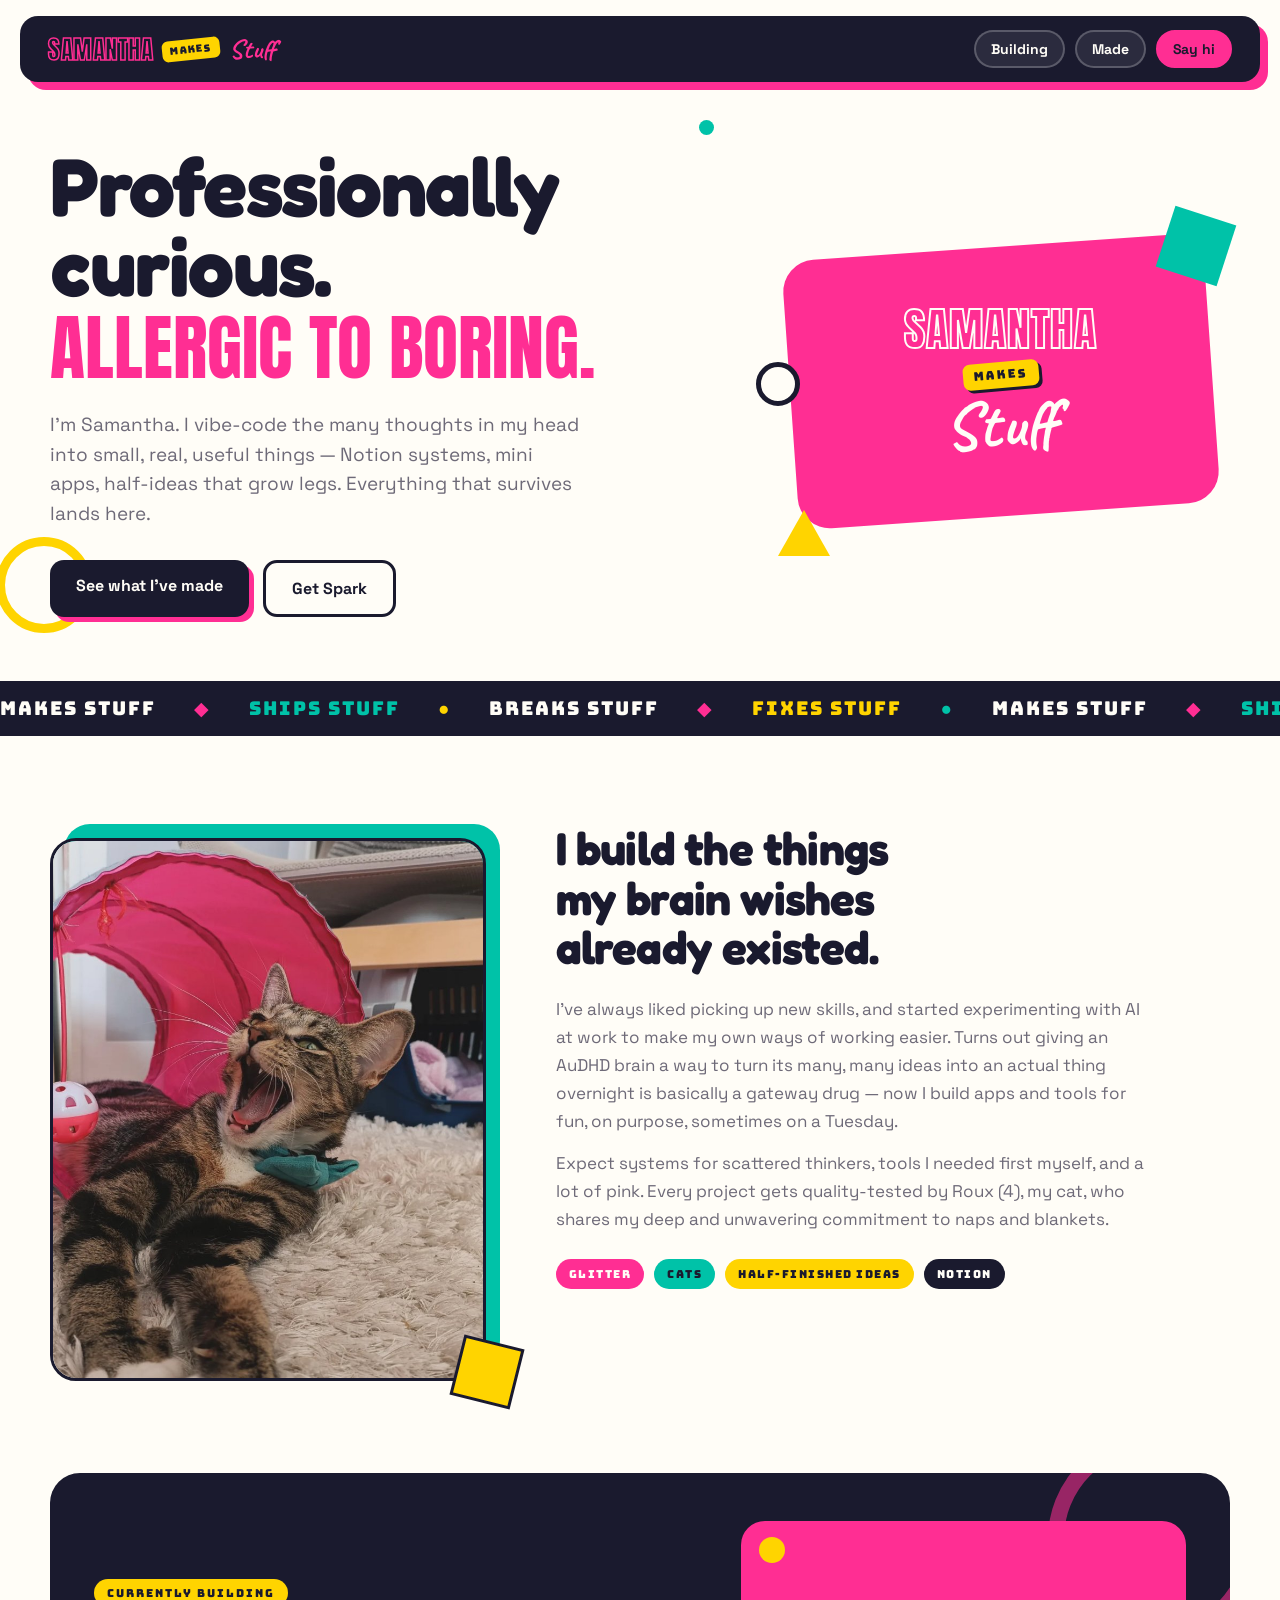
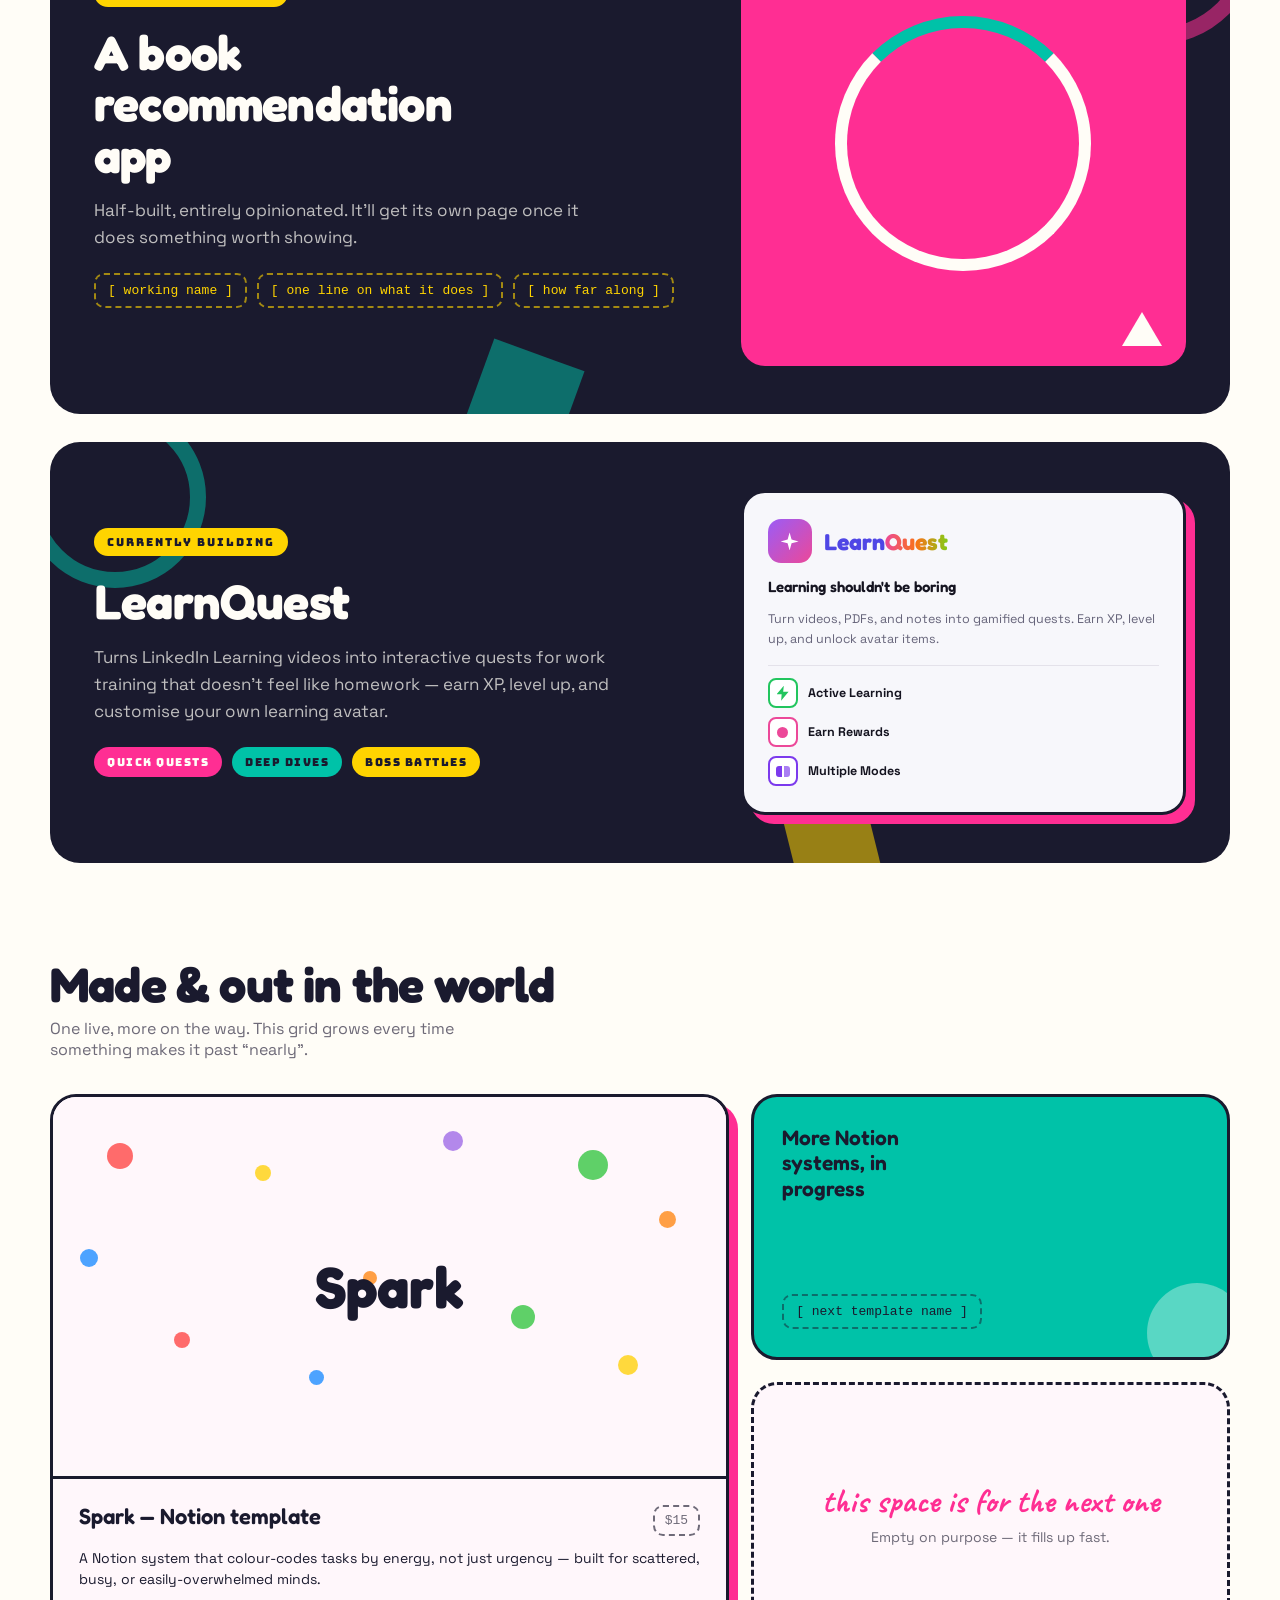
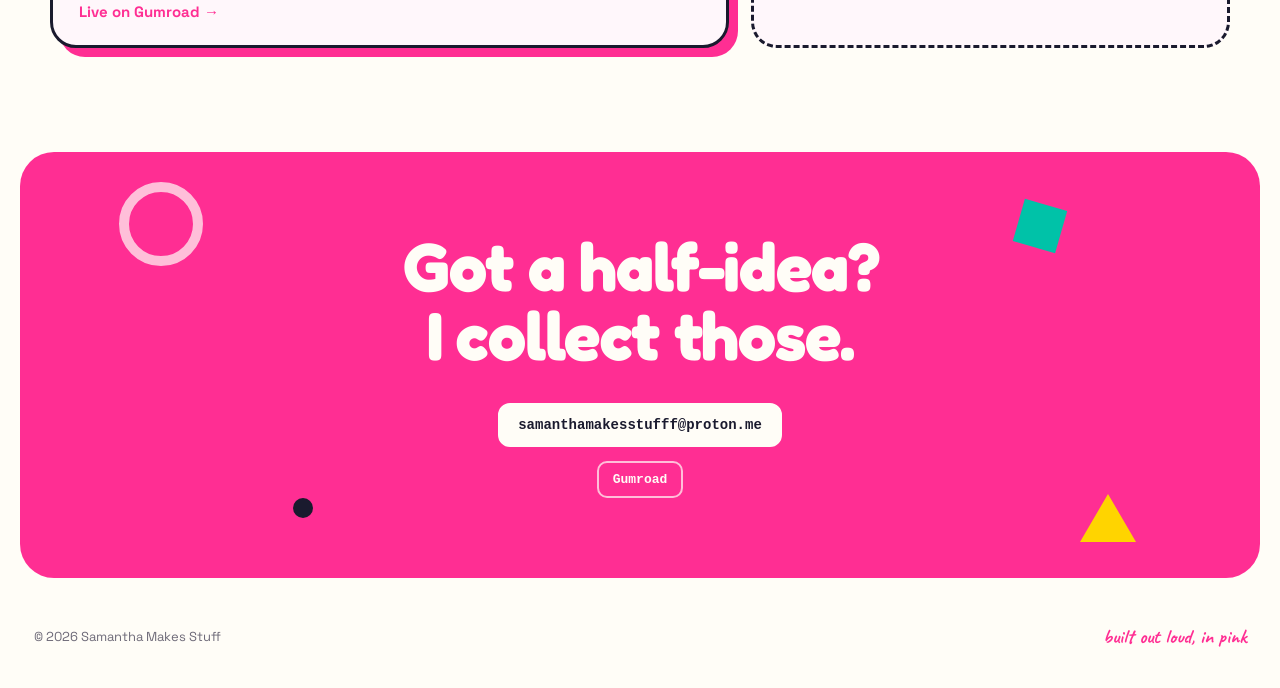
==== commit 6e07244d: "Wire up real contact links in the "Say hi" section Replaces the email placeholder with a live mailto" ====
--- a/index.html
+++ b/index.html
@@ -379,7 +379,7 @@
   </script>
 
   <script type="__bundler/template">
-"<!DOCTYPE html>\n<html><head>\n<meta charset=\"utf-8\">\n<meta name=\"viewport\" content=\"width=device-width, initial-scale=1\">\n<script src=\"08575ed8-9628-44a2-86ce-f7f01e4230e6\"><\u002Fscript>\n<\u002Fhead>\n<body>\n<x-dc>\n<!-- @template name=\"Samantha Makes Stuff\" description=\"Personal brand homepage — Memphis\" -->\n<helmet>\n<link rel=\"preconnect\" href=\"https://fonts.googleapis.com\">\n<link rel=\"preconnect\" href=\"https://fonts.gstatic.com\" crossorigin=\"\">\n<style>/* vietnamese */\n@font-face {\n  font-family: 'Anton';\n  font-style: normal;\n  font-weight: 400;\n  font-display: swap;\n  src: url(\"d43c68f9-50fd-4a11-a32a-d3c584ee22ac\") format('woff2');\n  unicode-range: U+0102-0103, U+0110-0111, U+0128-0129, U+0168-0169, U+01A0-01A1, U+01AF-01B0, U+0300-0301, U+0303-0304, U+0308-0309, U+0323, U+0329, U+1EA0-1EF9, U+20AB;\n}\n/* latin-ext */\n@font-face {\n  font-family: 'Anton';\n  font-style: normal;\n  font-weight: 400;\n  font-display: swap;\n  src: url(\"63121fc5-0390-431b-96f2-840fbc02ce2a\") format('woff2');\n  unicode-range: U+0100-02BA, U+02BD-02C5, U+02C7-02CC, U+02CE-02D7, U+02DD-02FF, U+0304, U+0308, U+0329, U+1D00-1DBF, U+1E00-1E9F, U+1EF2-1EFF, U+2020, U+20A0-20AB, U+20AD-20C0, U+2113, U+2C60-2C7F, U+A720-A7FF;\n}\n/* latin */\n@font-face {\n  font-family: 'Anton';\n  font-style: normal;\n  font-weight: 400;\n  font-display: swap;\n  src: url(\"a0e6bfe2-d0eb-470e-ae23-974810c59546\") format('woff2');\n  unicode-range: U+0000-00FF, U+0131, U+0152-0153, U+02BB-02BC, U+02C6, U+02DA, U+02DC, U+0304, U+0308, U+0329, U+2000-206F, U+20AC, U+2122, U+2191, U+2193, U+2212, U+2215, U+FEFF, U+FFFD;\n}\n/* vietnamese */\n@font-face {\n  font-family: 'Bungee';\n  font-style: normal;\n  font-weight: 400;\n  font-display: swap;\n  src: url(\"1ae408f6-b85d-4f98-b080-f7ba618ab0c3\") format('woff2');\n  unicode-range: U+0102-0103, U+0110-0111, U+0128-0129, U+0168-0169, U+01A0-01A1, U+01AF-01B0, U+0300-0301, U+0303-0304, U+0308-0309, U+0323, U+0329, U+1EA0-1EF9, U+20AB;\n}\n/* latin-ext */\n@font-face {\n  font-family: 'Bungee';\n  font-style: normal;\n  font-weight: 400;\n  font-display: swap;\n  src: url(\"d3392a63-1aae-4944-ab69-a68764c824a3\") format('woff2');\n  unicode-range: U+0100-02BA, U+02BD-02C5, U+02C7-02CC, U+02CE-02D7, U+02DD-02FF, U+0304, U+0308, U+0329, U+1D00-1DBF, U+1E00-1E9F, U+1EF2-1EFF, U+2020, U+20A0-20AB, U+20AD-20C0, U+2113, U+2C60-2C7F, U+A720-A7FF;\n}\n/* latin */\n@font-face {\n  font-family: 'Bungee';\n  font-style: normal;\n  font-weight: 400;\n  font-display: swap;\n  src: url(\"fb367b05-fc78-4618-9163-e3370a7e6fa1\") format('woff2');\n  unicode-range: U+0000-00FF, U+0131, U+0152-0153, U+02BB-02BC, U+02C6, U+02DA, U+02DC, U+0304, U+0308, U+0329, U+2000-206F, U+20AC, U+2122, U+2191, U+2193, U+2212, U+2215, U+FEFF, U+FFFD;\n}\n/* cyrillic-ext */\n@font-face {\n  font-family: 'Caveat';\n  font-style: normal;\n  font-weight: 700;\n  font-display: swap;\n  src: url(\"4d5abf99-9508-429a-9698-b0e1ae993edf\") format('woff2');\n  unicode-range: U+0460-052F, U+1C80-1C8A, U+20B4, U+2DE0-2DFF, U+A640-A69F, U+FE2E-FE2F;\n}\n/* cyrillic */\n@font-face {\n  font-family: 'Caveat';\n  font-style: normal;\n  font-weight: 700;\n  font-display: swap;\n  src: url(\"90f2dda9-68b7-4e2f-ad42-26a1dbaf24e8\") format('woff2');\n  unicode-range: U+0301, U+0400-045F, U+0490-0491, U+04B0-04B1, U+2116;\n}\n/* latin-ext */\n@font-face {\n  font-family: 'Caveat';\n  font-style: normal;\n  font-weight: 700;\n  font-display: swap;\n  src: url(\"4cfaece8-dea0-4c3e-b050-14e0961060f9\") format('woff2');\n  unicode-range: U+0100-02BA, U+02BD-02C5, U+02C7-02CC, U+02CE-02D7, U+02DD-02FF, U+0304, U+0308, U+0329, U+1D00-1DBF, U+1E00-1E9F, U+1EF2-1EFF, U+2020, U+20A0-20AB, U+20AD-20C0, U+2113, U+2C60-2C7F, U+A720-A7FF;\n}\n/* latin */\n@font-face {\n  font-family: 'Caveat';\n  font-style: normal;\n  font-weight: 700;\n  font-display: swap;\n  src: url(\"ee22536f-a3dc-4cc4-acf6-cd1a47b9faaa\") format('woff2');\n  unicode-range: U+0000-00FF, U+0131, U+0152-0153, U+02BB-02BC, U+02C6, U+02DA, U+02DC, U+0304, U+0308, U+0329, U+2000-206F, U+20AC, U+2122, U+2191, U+2193, U+2212, U+2215, U+FEFF, U+FFFD;\n}\n/* hebrew */\n@font-face {\n  font-family: 'Fredoka';\n  font-style: normal;\n  font-weight: 500;\n  font-stretch: 100%;\n  font-display: swap;\n  src: url(\"c0a01484-11f9-47d6-8db9-295a452ccae8\") format('woff2');\n  unicode-range: U+0307-0308, U+0590-05FF, U+200C-2010, U+20AA, U+25CC, U+FB1D-FB4F;\n}\n/* latin-ext */\n@font-face {\n  font-family: 'Fredoka';\n  font-style: normal;\n  font-weight: 500;\n  font-stretch: 100%;\n  font-display: swap;\n  src: url(\"8609b791-7564-44dc-885a-29dff1a4e8ac\") format('woff2');\n  unicode-range: U+0100-02BA, U+02BD-02C5, U+02C7-02CC, U+02CE-02D7, U+02DD-02FF, U+0304, U+0308, U+0329, U+1D00-1DBF, U+1E00-1E9F, U+1EF2-1EFF, U+2020, U+20A0-20AB, U+20AD-20C0, U+2113, U+2C60-2C7F, U+A720-A7FF;\n}\n/* latin */\n@font-face {\n  font-family: 'Fredoka';\n  font-style: normal;\n  font-weight: 500;\n  font-stretch: 100%;\n  font-display: swap;\n  src: url(\"3f81d0e0-80c0-4595-9c06-816cf2901abe\") format('woff2');\n  unicode-range: U+0000-00FF, U+0131, U+0152-0153, U+02BB-02BC, U+02C6, U+02DA, U+02DC, U+0304, U+0308, U+0329, U+2000-206F, U+20AC, U+2122, U+2191, U+2193, U+2212, U+2215, U+FEFF, U+FFFD;\n}\n/* hebrew */\n@font-face {\n  font-family: 'Fredoka';\n  font-style: normal;\n  font-weight: 600;\n  font-stretch: 100%;\n  font-display: swap;\n  src: url(\"c0a01484-11f9-47d6-8db9-295a452ccae8\") format('woff2');\n  unicode-range: U+0307-0308, U+0590-05FF, U+200C-2010, U+20AA, U+25CC, U+FB1D-FB4F;\n}\n/* latin-ext */\n@font-face {\n  font-family: 'Fredoka';\n  font-style: normal;\n  font-weight: 600;\n  font-stretch: 100%;\n  font-display: swap;\n  src: url(\"8609b791-7564-44dc-885a-29dff1a4e8ac\") format('woff2');\n  unicode-range: U+0100-02BA, U+02BD-02C5, U+02C7-02CC, U+02CE-02D7, U+02DD-02FF, U+0304, U+0308, U+0329, U+1D00-1DBF, U+1E00-1E9F, U+1EF2-1EFF, U+2020, U+20A0-20AB, U+20AD-20C0, U+2113, U+2C60-2C7F, U+A720-A7FF;\n}\n/* latin */\n@font-face {\n  font-family: 'Fredoka';\n  font-style: normal;\n  font-weight: 600;\n  font-stretch: 100%;\n  font-display: swap;\n  src: url(\"3f81d0e0-80c0-4595-9c06-816cf2901abe\") format('woff2');\n  unicode-range: U+0000-00FF, U+0131, U+0152-0153, U+02BB-02BC, U+02C6, U+02DA, U+02DC, U+0304, U+0308, U+0329, U+2000-206F, U+20AC, U+2122, U+2191, U+2193, U+2212, U+2215, U+FEFF, U+FFFD;\n}\n/* hebrew */\n@font-face {\n  font-family: 'Fredoka';\n  font-style: normal;\n  font-weight: 700;\n  font-stretch: 100%;\n  font-display: swap;\n  src: url(\"c0a01484-11f9-47d6-8db9-295a452ccae8\") format('woff2');\n  unicode-range: U+0307-0308, U+0590-05FF, U+200C-2010, U+20AA, U+25CC, U+FB1D-FB4F;\n}\n/* latin-ext */\n@font-face {\n  font-family: 'Fredoka';\n  font-style: normal;\n  font-weight: 700;\n  font-stretch: 100%;\n  font-display: swap;\n  src: url(\"8609b791-7564-44dc-885a-29dff1a4e8ac\") format('woff2');\n  unicode-range: U+0100-02BA, U+02BD-02C5, U+02C7-02CC, U+02CE-02D7, U+02DD-02FF, U+0304, U+0308, U+0329, U+1D00-1DBF, U+1E00-1E9F, U+1EF2-1EFF, U+2020, U+20A0-20AB, U+20AD-20C0, U+2113, U+2C60-2C7F, U+A720-A7FF;\n}\n/* latin */\n@font-face {\n  font-family: 'Fredoka';\n  font-style: normal;\n  font-weight: 700;\n  font-stretch: 100%;\n  font-display: swap;\n  src: url(\"3f81d0e0-80c0-4595-9c06-816cf2901abe\") format('woff2');\n  unicode-range: U+0000-00FF, U+0131, U+0152-0153, U+02BB-02BC, U+02C6, U+02DA, U+02DC, U+0304, U+0308, U+0329, U+2000-206F, U+20AC, U+2122, U+2191, U+2193, U+2212, U+2215, U+FEFF, U+FFFD;\n}\n/* vietnamese */\n@font-face {\n  font-family: 'Space Grotesk';\n  font-style: normal;\n  font-weight: 400;\n  font-display: swap;\n  src: url(\"2325ba12-5d12-4b83-98d0-2e689e915b00\") format('woff2');\n  unicode-range: U+0102-0103, U+0110-0111, U+0128-0129, U+0168-0169, U+01A0-01A1, U+01AF-01B0, U+0300-0301, U+0303-0304, U+0308-0309, U+0323, U+0329, U+1EA0-1EF9, U+20AB;\n}\n/* latin-ext */\n@font-face {\n  font-family: 'Space Grotesk';\n  font-style: normal;\n  font-weight: 400;\n  font-display: swap;\n  src: url(\"da0f9ac1-b542-4ae3-aa12-4b7069226309\") format('woff2');\n  unicode-range: U+0100-02BA, U+02BD-02C5, U+02C7-02CC, U+02CE-02D7, U+02DD-02FF, U+0304, U+0308, U+0329, U+1D00-1DBF, U+1E00-1E9F, U+1EF2-1EFF, U+2020, U+20A0-20AB, U+20AD-20C0, U+2113, U+2C60-2C7F, U+A720-A7FF;\n}\n/* latin */\n@font-face {\n  font-family: 'Space Grotesk';\n  font-style: normal;\n  font-weight: 400;\n  font-display: swap;\n  src: url(\"ef9af67d-1e53-4583-891a-b8fffaa7906a\") format('woff2');\n  unicode-range: U+0000-00FF, U+0131, U+0152-0153, U+02BB-02BC, U+02C6, U+02DA, U+02DC, U+0304, U+0308, U+0329, U+2000-206F, U+20AC, U+2122, U+2191, U+2193, U+2212, U+2215, U+FEFF, U+FFFD;\n}\n/* vietnamese */\n@font-face {\n  font-family: 'Space Grotesk';\n  font-style: normal;\n  font-weight: 500;\n  font-display: swap;\n  src: url(\"2325ba12-5d12-4b83-98d0-2e689e915b00\") format('woff2');\n  unicode-range: U+0102-0103, U+0110-0111, U+0128-0129, U+0168-0169, U+01A0-01A1, U+01AF-01B0, U+0300-0301, U+0303-0304, U+0308-0309, U+0323, U+0329, U+1EA0-1EF9, U+20AB;\n}\n/* latin-ext */\n@font-face {\n  font-family: 'Space Grotesk';\n  font-style: normal;\n  font-weight: 500;\n  font-display: swap;\n  src: url(\"da0f9ac1-b542-4ae3-aa12-4b7069226309\") format('woff2');\n  unicode-range: U+0100-02BA, U+02BD-02C5, U+02C7-02CC, U+02CE-02D7, U+02DD-02FF, U+0304, U+0308, U+0329, U+1D00-1DBF, U+1E00-1E9F, U+1EF2-1EFF, U+2020, U+20A0-20AB, U+20AD-20C0, U+2113, U+2C60-2C7F, U+A720-A7FF;\n}\n/* latin */\n@font-face {\n  font-family: 'Space Grotesk';\n  font-style: normal;\n  font-weight: 500;\n  font-display: swap;\n  src: url(\"ef9af67d-1e53-4583-891a-b8fffaa7906a\") format('woff2');\n  unicode-range: U+0000-00FF, U+0131, U+0152-0153, U+02BB-02BC, U+02C6, U+02DA, U+02DC, U+0304, U+0308, U+0329, U+2000-206F, U+20AC, U+2122, U+2191, U+2193, U+2212, U+2215, U+FEFF, U+FFFD;\n}\n/* vietnamese */\n@font-face {\n  font-family: 'Space Grotesk';\n  font-style: normal;\n  font-weight: 700;\n  font-display: swap;\n  src: url(\"2325ba12-5d12-4b83-98d0-2e689e915b00\") format('woff2');\n  unicode-range: U+0102-0103, U+0110-0111, U+0128-0129, U+0168-0169, U+01A0-01A1, U+01AF-01B0, U+0300-0301, U+0303-0304, U+0308-0309, U+0323, U+0329, U+1EA0-1EF9, U+20AB;\n}\n/* latin-ext */\n@font-face {\n  font-family: 'Space Grotesk';\n  font-style: normal;\n  font-weight: 700;\n  font-display: swap;\n  src: url(\"da0f9ac1-b542-4ae3-aa12-4b7069226309\") format('woff2');\n  unicode-range: U+0100-02BA, U+02BD-02C5, U+02C7-02CC, U+02CE-02D7, U+02DD-02FF, U+0304, U+0308, U+0329, U+1D00-1DBF, U+1E00-1E9F, U+1EF2-1EFF, U+2020, U+20A0-20AB, U+20AD-20C0, U+2113, U+2C60-2C7F, U+A720-A7FF;\n}\n/* latin */\n@font-face {\n  font-family: 'Space Grotesk';\n  font-style: normal;\n  font-weight: 700;\n  font-display: swap;\n  src: url(\"ef9af67d-1e53-4583-891a-b8fffaa7906a\") format('woff2');\n  unicode-range: U+0000-00FF, U+0131, U+0152-0153, U+02BB-02BC, U+02C6, U+02DA, U+02DC, U+0304, U+0308, U+0329, U+2000-206F, U+20AC, U+2122, U+2191, U+2193, U+2212, U+2215, U+FEFF, U+FFFD;\n}\n<\u002Fstyle>\n<style>\nbody{margin:0;background:#FFFDF7}\na{color:#FF2E93}\na:hover{color:#1A1A2E}\n@keyframes sms-marquee{from{transform:translate3d(0,0,0)}to{transform:translate3d(-50%,0,0)}}\n@keyframes sms-drift{0%,100%{transform:translate3d(0,0,0) rotate(0deg)}50%{transform:translate3d(0,-14px,0) rotate(8deg)}}\n@keyframes sms-spin{to{transform:rotate(360deg)}}\n@keyframes sms-rise{from{opacity:0;transform:translate3d(0,22px,0)}to{opacity:1;transform:translate3d(0,0,0)}}\n@media (prefers-reduced-motion:reduce){*{animation:none !important;transition:none !important}}\n@media (max-width:900px){\n#top{grid-template-columns:1fr !important;gap:36px !important;padding:40px 22px 28px !important}\n#top h1{font-size:clamp(34px,8.4vw,56px) !important;max-width:none !important}\n#top>div:last-child{min-height:250px !important}\n#about{grid-template-columns:1fr !important;gap:34px !important;padding:56px 22px 40px !important}\n#about>div:first-child{max-width:360px}\n#building{padding:24px 22px !important}\n#building>div{grid-template-columns:1fr !important;gap:30px !important;padding:34px 26px !important;border-radius:24px !important}\n#building>div>div:last-child{max-width:260px}\n#made{padding:56px 22px 20px !important}\n#made>div:last-of-type{grid-template-columns:1fr !important;gap:18px !important}\n#made>div:last-of-type>*{grid-column:auto !important}\n#hi{padding:56px 24px !important;margin:56px 14px 16px !important}\nheader{margin:14px 14px 0 !important;padding:14px 18px !important;box-shadow:5px 5px 0 var(--pink) !important}\nfooter{padding:22px !important}\n}\n<\u002Fstyle>\n<\u002Fhelmet>\n<div ref=\"{{ rootRef }}\" style=\"--pink:#FF2E93;--teal:#00C2A8;--yellow:#FFD400;--ink:#1A1A2E;--cream:#FFFDF7;--paper:#FFF7FB;--mute:#6E6A78;background:var(--cream);color:var(--ink);font-family:'Space Grotesk',sans-serif;overflow-x:hidden\">\n\n<header style=\"display:flex;align-items:center;justify-content:space-between;gap:24px;flex-wrap:wrap;background:var(--ink);padding:14px 28px;margin:16px 20px 0;border-radius:18px;box-shadow:8px 8px 0 var(--pink)\">\n<a href=\"#top\" style=\"display:inline-flex;align-items:center;gap:9px;text-decoration:none;white-space:nowrap\">\n<span style=\"font-family:Anton,sans-serif;font-size:25px;letter-spacing:.5px;text-transform:uppercase;color:transparent;-webkit-text-stroke:1.5px var(--pink)\">Samantha<\u002Fspan>\n<span style=\"font-family:Bungee,sans-serif;font-size:10px;letter-spacing:1.2px;color:var(--ink);background:var(--yellow);padding:4px 8px;border-radius:6px;transform:rotate(-6deg)\">MAKES<\u002Fspan>\n<span style=\"font-family:Caveat,cursive;font-weight:700;font-size:27px;color:var(--pink);line-height:1\">Stuff<\u002Fspan>\n<\u002Fa>\n<nav style=\"display:flex;gap:10px;flex-wrap:wrap\">\n<a href=\"#building\" style=\"white-space:nowrap;text-decoration:none;font-weight:700;font-size:14px;color:var(--cream);background:rgba(255,255,255,.08);border:2px solid rgba(255,255,255,.22);padding:8px 15px;border-radius:999px;transition:background-color 140ms cubic-bezier(.22,1,.36,1),color 140ms cubic-bezier(.22,1,.36,1)\" style-hover=\"background:var(--teal);color:var(--ink);border-color:var(--teal)\">Building<\u002Fa>\n<a href=\"#made\" style=\"white-space:nowrap;text-decoration:none;font-weight:700;font-size:14px;color:var(--cream);background:rgba(255,255,255,.08);border:2px solid rgba(255,255,255,.22);padding:8px 15px;border-radius:999px;transition:background-color 140ms cubic-bezier(.22,1,.36,1),color 140ms cubic-bezier(.22,1,.36,1)\" style-hover=\"background:var(--yellow);color:var(--ink);border-color:var(--yellow)\">Made<\u002Fa>\n<a href=\"#hi\" style=\"white-space:nowrap;text-decoration:none;font-weight:700;font-size:14px;color:var(--ink);background:var(--pink);border:2px solid var(--pink);padding:8px 15px;border-radius:999px;transition:background-color 140ms cubic-bezier(.22,1,.36,1)\" style-hover=\"background:var(--cream)\">Say hi<\u002Fa>\n<\u002Fnav>\n<\u002Fheader>\n\n<section id=\"top\" style=\"position:relative;max-width:1180px;margin:0 auto;padding:64px 28px 40px;display:grid;grid-template-columns:minmax(0,1.25fr) minmax(0,.85fr);gap:48px;align-items:center\">\n<div style=\"position:absolute;top:38px;right:44%;width:15px;height:15px;border-radius:50%;background:var(--teal)\"><\u002Fdiv>\n<div style=\"position:absolute;bottom:24px;left:-26px;width:78px;height:78px;border-radius:50%;border:9px solid var(--yellow);animation:sms-drift 9s ease-in-out infinite\"><\u002Fdiv>\n<div style=\"position:relative;animation:sms-rise 620ms cubic-bezier(.22,1,.36,1) both\">\n<h1 style=\"font-family:Fredoka,sans-serif;font-weight:700;font-size:clamp(44px,6.4vw,86px);line-height:.98;letter-spacing:-1.5px;margin:0;max-width:11ch;text-wrap:balance\">Professionally curious.<\u002Fh1>\n<p style=\"font-family:Anton,sans-serif;font-size:clamp(29px,5.6vw,76px);line-height:1;letter-spacing:0;text-transform:uppercase;color:var(--pink);margin:6px 0 0\">Allergic to boring.<\u002Fp>\n<p style=\"font-size:19px;line-height:1.55;color:var(--mute);max-width:46ch;margin:26px 0 0;text-wrap:pretty\">I’m Samantha. I vibe-code the many thoughts in my head into small, real, useful things — Notion systems, mini apps, half-ideas that grow legs. Everything that survives lands here.<\u002Fp>\n<div style=\"display:flex;gap:14px;flex-wrap:wrap;margin-top:32px\">\n<a href=\"#made\" style=\"white-space:nowrap;text-decoration:none;font-weight:700;font-size:16px;color:var(--cream);background:var(--ink);padding:15px 26px;border-radius:14px;box-shadow:5px 5px 0 var(--pink);transition:box-shadow 160ms cubic-bezier(.22,1,.36,1),transform 160ms cubic-bezier(.22,1,.36,1)\" style-hover=\"box-shadow:2px 2px 0 var(--pink);transform:translate3d(3px,3px,0)\">See what I’ve made<\u002Fa>\n<a href=\"#shop\" style=\"white-space:nowrap;text-decoration:none;font-weight:700;font-size:16px;color:var(--ink);background:transparent;padding:15px 26px;border-radius:14px;border:3px solid var(--ink);transition:background-color 160ms cubic-bezier(.22,1,.36,1),color 160ms cubic-bezier(.22,1,.36,1)\" style-hover=\"background:var(--yellow)\">Get Spark<\u002Fa>\n<\u002Fdiv>\n<\u002Fdiv>\n<div style=\"position:relative;display:flex;align-items:center;justify-content:center;min-height:320px\">\n<div style=\"position:absolute;inset:8% 4%;background:var(--pink);border-radius:32px;transform:rotate(-4deg)\"><\u002Fdiv>\n<div style=\"position:absolute;top:-8px;right:2px;width:64px;height:64px;background:var(--teal);transform:rotate(18deg);animation:sms-drift 7.5s ease-in-out infinite\"><\u002Fdiv>\n<div style=\"position:absolute;bottom:-14px;left:6px;width:0;height:0;border-left:26px solid transparent;border-right:26px solid transparent;border-bottom:46px solid var(--yellow)\"><\u002Fdiv>\n<div style=\"position:absolute;top:44%;left:-16px;width:34px;height:34px;border-radius:50%;background:var(--cream);border:5px solid var(--ink)\"><\u002Fdiv>\n<div style=\"position:relative;display:flex;flex-direction:column;align-items:center;gap:2px;padding:34px 26px\">\n<span style=\"font-family:Anton,sans-serif;font-size:clamp(30px,4vw,46px);letter-spacing:1px;text-transform:uppercase;color:transparent;-webkit-text-stroke:2px var(--cream);line-height:1.05\">Samantha<\u002Fspan>\n<span style=\"font-family:Bungee,sans-serif;font-size:12px;letter-spacing:2px;color:var(--ink);background:var(--yellow);padding:5px 11px;border-radius:7px;transform:rotate(-5deg);box-shadow:3px 3px 0 var(--ink);margin:6px 0 2px\">MAKES<\u002Fspan>\n<span style=\"font-family:Caveat,cursive;font-weight:700;font-size:clamp(44px,5.6vw,66px);color:var(--cream);line-height:1;transform:rotate(-3deg)\">Stuff<\u002Fspan>\n<\u002Fdiv>\n<\u002Fdiv>\n<\u002Fsection>\n\n<div style=\"background:var(--ink);padding:15px 0;overflow:hidden;white-space:nowrap;margin-top:24px\">\n<div style=\"display:inline-flex;gap:38px;align-items:center;font-family:Bungee,sans-serif;font-size:19px;letter-spacing:2px;color:var(--cream);animation:sms-marquee 26s linear infinite;will-change:transform;padding-right:38px\">\n<span>MAKES STUFF<\u002Fspan><span style=\"color:var(--pink)\">◆<\u002Fspan><span style=\"color:var(--teal)\">SHIPS STUFF<\u002Fspan><span style=\"color:var(--yellow)\">●<\u002Fspan><span>BREAKS STUFF<\u002Fspan><span style=\"color:var(--pink)\">◆<\u002Fspan><span style=\"color:var(--yellow)\">FIXES STUFF<\u002Fspan><span style=\"color:var(--teal)\">●<\u002Fspan>\n<span>MAKES STUFF<\u002Fspan><span style=\"color:var(--pink)\">◆<\u002Fspan><span style=\"color:var(--teal)\">SHIPS STUFF<\u002Fspan><span style=\"color:var(--yellow)\">●<\u002Fspan><span>BREAKS STUFF<\u002Fspan><span style=\"color:var(--pink)\">◆<\u002Fspan><span style=\"color:var(--yellow)\">FIXES STUFF<\u002Fspan><span style=\"color:var(--teal)\">●<\u002Fspan>\n<span>MAKES STUFF<\u002Fspan><span style=\"color:var(--pink)\">◆<\u002Fspan><span style=\"color:var(--teal)\">SHIPS STUFF<\u002Fspan><span style=\"color:var(--yellow)\">●<\u002Fspan><span>BREAKS STUFF<\u002Fspan><span style=\"color:var(--pink)\">◆<\u002Fspan><span style=\"color:var(--yellow)\">FIXES STUFF<\u002Fspan><span style=\"color:var(--teal)\">●<\u002Fspan>\n<span>MAKES STUFF<\u002Fspan><span style=\"color:var(--pink)\">◆<\u002Fspan><span style=\"color:var(--teal)\">SHIPS STUFF<\u002Fspan><span style=\"color:var(--yellow)\">●<\u002Fspan><span>BREAKS STUFF<\u002Fspan><span style=\"color:var(--pink)\">◆<\u002Fspan><span style=\"color:var(--yellow)\">FIXES STUFF<\u002Fspan><span style=\"color:var(--teal)\">●<\u002Fspan>\n<\u002Fdiv>\n<\u002Fdiv>\n\n<section id=\"about\" style=\"max-width:1180px;margin:0 auto;padding:88px 28px 56px;display:grid;grid-template-columns:minmax(0,.8fr) minmax(0,1.2fr);gap:56px;align-items:start\">\n<div style=\"position:relative;padding:14px 14px 0 0\">\n<div style=\"position:absolute;top:0;right:0;bottom:14px;left:14px;background:var(--teal);border-radius:26px\"><\u002Fdiv>\n<div style=\"position:relative;aspect-ratio:4/5;border-radius:26px;border:3px solid var(--ink);background:var(--paper);overflow:hidden\">\n<img src=\"Roux.jpg\" alt=\"Samantha\u2019s cat Roux mid-yawn, poking out of a pink play tunnel\" style=\"width:100%;height:100%;object-fit:cover;display:block\"\/><\u002Fdiv>\n<div style=\"position:absolute;bottom:-22px;right:-18px;width:56px;height:56px;background:var(--yellow);transform:rotate(14deg);border:3px solid var(--ink)\"><\u002Fdiv>\n<\u002Fdiv>\n<div>\n<h2 style=\"font-family:Fredoka,sans-serif;font-weight:700;font-size:clamp(30px,3.6vw,46px);line-height:1.08;letter-spacing:-.8px;margin:0;max-width:18ch;text-wrap:balance\">I build the things my brain wishes already existed.<\u002Fh2>\n<p style=\"font-size:17px;line-height:1.65;color:var(--mute);max-width:54ch;margin:22px 0 0;text-wrap:pretty\">I’ve always liked picking up new skills, and started experimenting with AI at work to make my own ways of working easier. Turns out giving an AuDHD brain a way to turn its many, many ideas into an actual thing overnight is basically a gateway drug — now I build apps and tools for fun, on purpose, sometimes on a Tuesday.<\u002Fp>\n<p style=\"font-size:17px;line-height:1.65;color:var(--mute);max-width:54ch;margin:14px 0 0;text-wrap:pretty\">Expect systems for scattered thinkers, tools I needed first myself, and a lot of pink. Every project gets quality-tested by Roux (4), my cat, who shares my deep and unwavering commitment to naps and blankets.<\u002Fp>\n<div style=\"display:flex;gap:10px;flex-wrap:wrap;margin-top:26px\">\n<span style=\"font-family:Bungee,sans-serif;font-size:11px;letter-spacing:1.5px;background:var(--pink);color:var(--cream);padding:8px 13px;border-radius:999px\">GLITTER<\u002Fspan>\n<span style=\"font-family:Bungee,sans-serif;font-size:11px;letter-spacing:1.5px;background:var(--teal);color:var(--ink);padding:8px 13px;border-radius:999px\">CATS<\u002Fspan>\n<span style=\"font-family:Bungee,sans-serif;font-size:11px;letter-spacing:1.5px;background:var(--yellow);color:var(--ink);padding:8px 13px;border-radius:999px\">HALF-FINISHED IDEAS<\u002Fspan>\n<span style=\"font-family:Bungee,sans-serif;font-size:11px;letter-spacing:1.5px;background:var(--ink);color:var(--cream);padding:8px 13px;border-radius:999px\">NOTION<\u002Fspan>\n<\u002Fdiv>\n<\u002Fdiv>\n<\u002Fsection>\n\n<section id=\"building\" style=\"max-width:1180px;margin:0 auto;padding:36px 28px 24px\">\n<div style=\"position:relative;background:var(--ink);border-radius:30px;padding:48px 44px;overflow:hidden;display:grid;grid-template-columns:minmax(0,1.15fr) minmax(0,.85fr);gap:44px;align-items:center\">\n<div style=\"position:absolute;top:-40px;right:-30px;width:180px;height:180px;border-radius:50%;border:16px solid var(--pink);opacity:.55\"><\u002Fdiv>\n<div style=\"position:absolute;bottom:-34px;left:36%;width:96px;height:96px;background:var(--teal);transform:rotate(20deg);opacity:.5\"><\u002Fdiv>\n<div style=\"position:relative\">\n<span style=\"display:inline-flex;align-items:center;gap:9px;font-family:Bungee,sans-serif;font-size:11px;letter-spacing:2px;color:var(--ink);background:var(--yellow);padding:7px 13px;border-radius:999px\">CURRENTLY BUILDING<\u002Fspan>\n<h2 style=\"font-family:Fredoka,sans-serif;font-weight:700;font-size:clamp(30px,3.8vw,50px);line-height:1.05;letter-spacing:-.8px;color:var(--cream);margin:20px 0 0;max-width:15ch\">A book recommendation app<\u002Fh2>\n<p style=\"font-size:17px;line-height:1.6;color:rgba(255,253,247,.72);max-width:48ch;margin:16px 0 0;text-wrap:pretty\">Half-built, entirely opinionated. It’ll get its own page once it does something worth showing.<\u002Fp>\n<div style=\"display:flex;flex-wrap:wrap;gap:10px;margin-top:22px\">\n<span style=\"font-family:monospace;font-size:13px;color:var(--yellow);border:2px dashed rgba(255,212,0,.6);border-radius:10px;padding:8px 12px\">[ working name ]<\u002Fspan>\n<span style=\"font-family:monospace;font-size:13px;color:var(--yellow);border:2px dashed rgba(255,212,0,.6);border-radius:10px;padding:8px 12px\">[ one line on what it does ]<\u002Fspan>\n<span style=\"font-family:monospace;font-size:13px;color:var(--yellow);border:2px dashed rgba(255,212,0,.6);border-radius:10px;padding:8px 12px\">[ how far along ]<\u002Fspan>\n<\u002Fdiv>\n<\u002Fdiv>\n<div style=\"position:relative;aspect-ratio:1;border-radius:24px;background:var(--pink);display:flex;align-items:center;justify-content:center;overflow:hidden\">\n<div style=\"position:absolute;top:16px;left:18px;width:26px;height:26px;border-radius:50%;background:var(--yellow)\"><\u002Fdiv>\n<div style=\"position:absolute;bottom:20px;right:24px;width:0;height:0;border-left:20px solid transparent;border-right:20px solid transparent;border-bottom:34px solid var(--cream)\"><\u002Fdiv>\n<div style=\"width:52%;aspect-ratio:1;border-radius:50%;border:12px solid var(--cream);border-top-color:var(--teal);animation:sms-spin 5.5s linear infinite\"><\u002Fdiv>\n<\u002Fdiv>\n<\u002Fdiv>\n<div style=\"position:relative;background:var(--ink);border-radius:30px;padding:48px 44px;overflow:hidden;display:grid;grid-template-columns:minmax(0,1.15fr) minmax(0,.85fr);gap:44px;align-items:center;margin-top:28px\">\n<div style=\"position:absolute;top:-36px;left:-26px;width:150px;height:150px;border-radius:50%;border:16px solid var(--teal);opacity:.5\"><\u002Fdiv>\n<div style=\"position:absolute;bottom:-30px;right:30%;width:84px;height:84px;background:var(--yellow);transform:rotate(-14deg);opacity:.55\"><\u002Fdiv>\n<div style=\"position:relative\">\n<span style=\"display:inline-flex;align-items:center;gap:9px;font-family:Bungee,sans-serif;font-size:11px;letter-spacing:2px;color:var(--ink);background:var(--yellow);padding:7px 13px;border-radius:999px\">CURRENTLY BUILDING<\u002Fspan>\n<h2 style=\"font-family:Fredoka,sans-serif;font-weight:700;font-size:clamp(30px,3.8vw,50px);line-height:1.05;letter-spacing:-.8px;color:var(--cream);margin:20px 0 0;max-width:15ch\">LearnQuest<\u002Fh2>\n<p style=\"font-size:17px;line-height:1.6;color:rgba(255,253,247,.72);max-width:48ch;margin:16px 0 0;text-wrap:pretty\">Turns LinkedIn Learning videos into interactive quests for work training that doesn\u2019t feel like homework \u2014 earn XP, level up, and customise your own learning avatar.<\u002Fp>\n<div style=\"display:flex;flex-wrap:wrap;gap:10px;margin-top:22px\">\n<span style=\"font-family:Bungee,sans-serif;font-size:11px;letter-spacing:1.5px;background:var(--pink);color:var(--cream);padding:8px 13px;border-radius:999px\">QUICK QUESTS<\u002Fspan>\n<span style=\"font-family:Bungee,sans-serif;font-size:11px;letter-spacing:1.5px;background:var(--teal);color:var(--ink);padding:8px 13px;border-radius:999px\">DEEP DIVES<\u002Fspan>\n<span style=\"font-family:Bungee,sans-serif;font-size:11px;letter-spacing:1.5px;background:var(--yellow);color:var(--ink);padding:8px 13px;border-radius:999px\">BOSS BATTLES<\u002Fspan>\n<\u002Fdiv>\n<\u002Fdiv>\n<div style=\"position:relative;border-radius:24px;background:#F7F7FB;border:3px solid var(--ink);box-shadow:9px 9px 0 var(--pink);padding:26px 24px;display:flex;flex-direction:column;gap:14px\">\n<div style=\"display:flex;align-items:center;gap:12px\">\n<div style=\"width:44px;height:44px;border-radius:13px;background:linear-gradient(135deg,#9B5CF6,#EC4899);display:flex;align-items:center;justify-content:center;flex-shrink:0\">\n<div style=\"width:18px;height:18px;background:#fff;clip-path:polygon(50% 0%,61% 39%,100% 50%,61% 61%,50% 100%,39% 61%,0% 50%,39% 39%)\"><\u002Fdiv>\n<\u002Fdiv>\n<span style=\"font-family:Fredoka,ui-rounded,sans-serif;font-weight:700;font-size:23px;line-height:1\">\n<span style=\"color:#4F46E5\">Learn<\u002Fspan><span style=\"background:linear-gradient(90deg,#EC4899,#F97316,#84CC16);-webkit-background-clip:text;background-clip:text;color:transparent\">Quest<\u002Fspan>\n<\u002Fspan>\n<\u002Fdiv>\n<p style=\"font-family:Fredoka,ui-rounded,sans-serif;font-weight:600;font-size:15px;color:#151420;margin:0\">Learning shouldn't be boring<\u002Fp>\n<p style=\"font-size:12.5px;line-height:1.55;color:#66647a;margin:0\">Turn videos, PDFs, and notes into gamified quests. Earn XP, level up, and unlock avatar items.<\u002Fp>\n<div style=\"display:flex;flex-direction:column;gap:9px;margin-top:2px;padding-top:12px;border-top:1px solid #e4e2ea\">\n<div style=\"display:flex;align-items:center;gap:10px\">\n<span style=\"width:26px;height:26px;border-radius:8px;background:#fff;border:2px solid #22C55E;display:flex;align-items:center;justify-content:center;flex-shrink:0\"><span style=\"width:12px;height:15px;background:#22C55E;clip-path:polygon(60% 0%,0% 58%,42% 58%,38% 100%,100% 40%,55% 40%)\"><\u002Fspan><\u002Fspan>\n<span style=\"font-size:12.5px;font-weight:600;color:#151420\">Active Learning<\u002Fspan>\n<\u002Fdiv>\n<div style=\"display:flex;align-items:center;gap:10px\">\n<span style=\"width:26px;height:26px;border-radius:8px;background:#fff;border:2px solid #EC4899;display:flex;align-items:center;justify-content:center;flex-shrink:0\"><span style=\"width:11px;height:11px;border-radius:50%;background:#EC4899\"><\u002Fspan><\u002Fspan>\n<span style=\"font-size:12.5px;font-weight:600;color:#151420\">Earn Rewards<\u002Fspan>\n<\u002Fdiv>\n<div style=\"display:flex;align-items:center;gap:10px\">\n<span style=\"width:26px;height:26px;border-radius:8px;background:#fff;border:2px solid #7C3AED;display:flex;align-items:center;justify-content:center;flex-shrink:0\"><span style=\"display:flex;gap:2px;width:14px;height:11px\"><span style=\"flex:1;background:#7C3AED;border-radius:3px 0 0 3px\"><\u002Fspan><span style=\"flex:1;background:#7C3AED;border-radius:0 3px 3px 0;opacity:.65\"><\u002Fspan><\u002Fspan><\u002Fspan>\n<span style=\"font-size:12.5px;font-weight:600;color:#151420\">Multiple Modes<\u002Fspan>\n<\u002Fdiv>\n<\u002Fdiv>\n<\u002Fdiv>\n<\u002Fdiv>\n<\u002Fsection>\n\n<section id=\"made\" style=\"max-width:1180px;margin:0 auto;padding:72px 28px 24px\">\n<h2 style=\"font-family:Fredoka,sans-serif;font-weight:700;font-size:clamp(30px,3.8vw,50px);line-height:1.05;letter-spacing:-.8px;margin:0 0 8px\">Made &amp; out in the world<\u002Fh2>\n<p style=\"font-size:16px;color:var(--mute);margin:0 0 34px;max-width:48ch\">One live, more on the way. This grid grows every time something makes it past “nearly”.<\u002Fp>\n<div style=\"display:grid;grid-template-columns:repeat(12,1fr);gap:22px\">\n<a id=\"shop\" href=\"https://samanthamakesstuff.gumroad.com/l/notion-spark\" target=\"_blank\" rel=\"noopener\" style=\"grid-column:span 7;text-decoration:none;color:var(--ink);background:var(--paper);border:3px solid var(--ink);border-radius:26px;overflow:hidden;display:flex;flex-direction:column;box-shadow:9px 9px 0 var(--pink);transition:box-shadow 180ms cubic-bezier(.22,1,.36,1),transform 180ms cubic-bezier(.22,1,.36,1)\" style-hover=\"box-shadow:3px 3px 0 var(--pink);transform:translate3d(6px,6px,0)\">\n<div style=\"position:relative;aspect-ratio:16/9;background:var(--paper);display:flex;align-items:center;justify-content:center;overflow:hidden;border-bottom:3px solid var(--ink)\">\n<div style=\"position:absolute;top:12%;left:8%;width:26px;height:26px;border-radius:50%;background:#FF6B6B\"><\u002Fdiv>\n<div style=\"position:absolute;top:18%;left:30%;width:16px;height:16px;border-radius:50%;background:#FFD93D\"><\u002Fdiv>\n<div style=\"position:absolute;top:9%;left:58%;width:20px;height:20px;border-radius:50%;background:#B388EB\"><\u002Fdiv>\n<div style=\"position:absolute;top:14%;left:78%;width:30px;height:30px;border-radius:50%;background:#5FD068\"><\u002Fdiv>\n<div style=\"position:absolute;top:40%;left:4%;width:18px;height:18px;border-radius:50%;background:#4DA3FF\"><\u002Fdiv>\n<div style=\"position:absolute;top:46%;left:46%;width:14px;height:14px;border-radius:50%;background:#FF9F45\"><\u002Fdiv>\n<div style=\"position:absolute;top:55%;left:68%;width:24px;height:24px;border-radius:50%;background:#5FD068\"><\u002Fdiv>\n<div style=\"position:absolute;top:62%;left:18%;width:16px;height:16px;border-radius:50%;background:#FF6B6B\"><\u002Fdiv>\n<div style=\"position:absolute;top:68%;left:84%;width:20px;height:20px;border-radius:50%;background:#FFD93D\"><\u002Fdiv>\n<div style=\"position:absolute;top:72%;left:38%;width:15px;height:15px;border-radius:50%;background:#4DA3FF\"><\u002Fdiv>\n<div style=\"position:absolute;top:30%;left:90%;width:17px;height:17px;border-radius:50%;background:#FF9F45\"><\u002Fdiv>\n<span style=\"position:relative;font-family:Fredoka,sans-serif;font-weight:700;font-size:clamp(34px,5vw,58px);color:var(--ink)\">Spark<\u002Fspan>\n<\u002Fdiv>\n<div style=\"padding:24px 26px;display:flex;flex-direction:column;gap:12px\">\n<div style=\"display:flex;align-items:baseline;justify-content:space-between;gap:16px;flex-wrap:wrap\">\n<p style=\"font-family:Fredoka,sans-serif;font-weight:600;font-size:22px;margin:0\">Spark — Notion template<\u002Fp>\n<span style=\"font-family:monospace;font-size:13px;color:var(--mute);border:2px dashed var(--mute);border-radius:10px;padding:6px 10px;font-variant-numeric:tabular-nums\">$15<\u002Fspan>\n<\u002Fdiv>\n<span style=\"font-size:14px;color:var(--ink);line-height:1.5\">A Notion system that colour-codes tasks by energy, not just urgency — built for scattered, busy, or easily-overwhelmed minds.<\u002Fspan>\n<span style=\"font-weight:700;font-size:15px;color:var(--pink)\">Live on Gumroad →<\u002Fspan>\n<\u002Fdiv>\n<\u002Fa>\n<div style=\"grid-column:span 5;display:flex;flex-direction:column;gap:22px\">\n<div style=\"flex:1;background:var(--teal);border:3px solid var(--ink);border-radius:26px;padding:28px;display:flex;flex-direction:column;justify-content:space-between;gap:20px;min-height:180px;position:relative;overflow:hidden\">\n<div style=\"position:absolute;bottom:-26px;right:-20px;width:100px;height:100px;border-radius:50%;background:var(--cream);opacity:.35\"><\u002Fdiv>\n<p style=\"font-family:Fredoka,sans-serif;font-weight:600;font-size:21px;line-height:1.2;margin:0;position:relative;max-width:16ch\">More Notion systems, in progress<\u002Fp>\n<span style=\"position:relative;font-family:monospace;font-size:13px;color:var(--ink);border:2px dashed rgba(26,26,46,.5);border-radius:10px;padding:8px 12px;align-self:flex-start\">[ next template name ]<\u002Fspan>\n<\u002Fdiv>\n<div style=\"flex:1;background:var(--paper);border:3px dashed var(--ink);border-radius:26px;padding:28px;display:flex;flex-direction:column;justify-content:center;gap:10px;min-height:180px;text-align:center\">\n<p style=\"font-family:Caveat,cursive;font-weight:700;font-size:34px;color:var(--pink);margin:0;line-height:1\">this space is for the next one<\u002Fp>\n<p style=\"font-size:14px;color:var(--mute);margin:0\">Empty on purpose — it fills up fast.<\u002Fp>\n<\u002Fdiv>\n<\u002Fdiv>\n<\u002Fdiv>\n<\u002Fsection>\n\n<section id=\"hi\" style=\"position:relative;margin:80px 20px 20px;background:var(--pink);border-radius:34px;padding:80px 40px;overflow:hidden;text-align:center\">\n<div style=\"position:absolute;top:30px;left:8%;width:64px;height:64px;border-radius:50%;border:10px solid var(--cream);opacity:.7\"><\u002Fdiv>\n<div style=\"position:absolute;bottom:36px;right:10%;width:0;height:0;border-left:28px solid transparent;border-right:28px solid transparent;border-bottom:48px solid var(--yellow)\"><\u002Fdiv>\n<div style=\"position:absolute;top:52px;right:16%;width:44px;height:44px;background:var(--teal);transform:rotate(16deg)\"><\u002Fdiv>\n<div style=\"position:absolute;bottom:60px;left:22%;width:20px;height:20px;border-radius:50%;background:var(--ink)\"><\u002Fdiv>\n<h2 style=\"position:relative;font-family:Fredoka,sans-serif;font-weight:700;font-size:clamp(34px,5.4vw,68px);line-height:1.02;letter-spacing:-1.2px;color:var(--cream);margin:0 auto;max-width:16ch;text-wrap:balance\">Got a half-idea? I collect those.<\u002Fh2>\n<div style=\"position:relative;display:flex;flex-direction:column;align-items:center;gap:14px;margin-top:32px\">\n<span style=\"font-family:monospace;font-size:14px;color:var(--cream);border:2px dashed rgba(255,253,247,.7);border-radius:12px;padding:12px 18px\">[ your email address ]<\u002Fspan>\n<div style=\"display:flex;gap:10px;flex-wrap:wrap;justify-content:center\">\n<span style=\"font-family:monospace;font-size:13px;color:var(--cream);border:2px dashed rgba(255,253,247,.6);border-radius:10px;padding:9px 14px\">[ Instagram ]<\u002Fspan>\n<span style=\"font-family:monospace;font-size:13px;color:var(--cream);border:2px dashed rgba(255,253,247,.6);border-radius:10px;padding:9px 14px\">[ TikTok ]<\u002Fspan>\n<span style=\"font-family:monospace;font-size:13px;color:var(--cream);border:2px dashed rgba(255,253,247,.6);border-radius:10px;padding:9px 14px\">[ Gumroad ]<\u002Fspan>\n<\u002Fdiv>\n<\u002Fdiv>\n<\u002Fsection>\n\n\n<footer style=\"display:flex;align-items:center;justify-content:space-between;gap:16px;flex-wrap:wrap;padding:26px 34px 40px;font-size:13px;color:var(--mute)\">\n<span>© 2026 Samantha Makes Stuff<\u002Fspan>\n<span style=\"display:flex;align-items:center;gap:18px\"><span style=\"font-family:Caveat,cursive;font-weight:700;font-size:20px;color:var(--pink)\">built out loud, in pink<\u002Fspan><\u002Fspan>\n<\u002Ffooter>\n\n<\u002Fdiv>\n<\u002Fx-dc>\n<script type=\"text/x-dc\" data-dc-script=\"\" data-props=\"{&quot;accent&quot;:{&quot;editor&quot;:&quot;color&quot;,&quot;default&quot;:&quot;#FF2E93&quot;,&quot;tsType&quot;:&quot;string&quot;,&quot;options&quot;:[&quot;#FF2E93&quot;,&quot;#F5006B&quot;,&quot;#FF4FA3&quot;,&quot;#E6006E&quot;],&quot;section&quot;:&quot;Brand&quot;},&quot;marquee&quot;:{&quot;editor&quot;:&quot;boolean&quot;,&quot;default&quot;:true,&quot;tsType&quot;:&quot;boolean&quot;,&quot;section&quot;:&quot;Motion&quot;},&quot;showBlanks&quot;:{&quot;editor&quot;:&quot;boolean&quot;,&quot;default&quot;:true,&quot;tsType&quot;:&quot;boolean&quot;,&quot;section&quot;:&quot;Content&quot;}}\">\nclass Component extends DCLogic {\n  constructor(p) { super(p); this.rootRef = React.createRef(); }\n  componentDidMount() { this.apply(); }\n  componentDidUpdate() { this.apply(); }\n  apply() {\n    const el = this.rootRef.current;\n    if (!el) return;\n    const accent = this.props.accent || '#FF2E93';\n    el.style.setProperty('--pink', accent);\n    const marquee = el.querySelector('[style*=\"sms-marquee\"]');\n    if (marquee) marquee.style.animationPlayState = this.props.marquee === false ? 'paused' : 'running';\n    el.querySelectorAll('[style*=\"2px dashed\"]').forEach(n => {\n      n.style.display = this.props.showBlanks === false ? 'none' : '';\n    });\n  }\n  renderVals() { return { rootRef: this.rootRef }; }\n}\n<\u002Fscript>\n\n\n<\u002Fbody><\u002Fhtml>"
+"<!DOCTYPE html>\n<html><head>\n<meta charset=\"utf-8\">\n<meta name=\"viewport\" content=\"width=device-width, initial-scale=1\">\n<script src=\"08575ed8-9628-44a2-86ce-f7f01e4230e6\"><\u002Fscript>\n<\u002Fhead>\n<body>\n<x-dc>\n<!-- @template name=\"Samantha Makes Stuff\" description=\"Personal brand homepage — Memphis\" -->\n<helmet>\n<link rel=\"preconnect\" href=\"https://fonts.googleapis.com\">\n<link rel=\"preconnect\" href=\"https://fonts.gstatic.com\" crossorigin=\"\">\n<style>/* vietnamese */\n@font-face {\n  font-family: 'Anton';\n  font-style: normal;\n  font-weight: 400;\n  font-display: swap;\n  src: url(\"d43c68f9-50fd-4a11-a32a-d3c584ee22ac\") format('woff2');\n  unicode-range: U+0102-0103, U+0110-0111, U+0128-0129, U+0168-0169, U+01A0-01A1, U+01AF-01B0, U+0300-0301, U+0303-0304, U+0308-0309, U+0323, U+0329, U+1EA0-1EF9, U+20AB;\n}\n/* latin-ext */\n@font-face {\n  font-family: 'Anton';\n  font-style: normal;\n  font-weight: 400;\n  font-display: swap;\n  src: url(\"63121fc5-0390-431b-96f2-840fbc02ce2a\") format('woff2');\n  unicode-range: U+0100-02BA, U+02BD-02C5, U+02C7-02CC, U+02CE-02D7, U+02DD-02FF, U+0304, U+0308, U+0329, U+1D00-1DBF, U+1E00-1E9F, U+1EF2-1EFF, U+2020, U+20A0-20AB, U+20AD-20C0, U+2113, U+2C60-2C7F, U+A720-A7FF;\n}\n/* latin */\n@font-face {\n  font-family: 'Anton';\n  font-style: normal;\n  font-weight: 400;\n  font-display: swap;\n  src: url(\"a0e6bfe2-d0eb-470e-ae23-974810c59546\") format('woff2');\n  unicode-range: U+0000-00FF, U+0131, U+0152-0153, U+02BB-02BC, U+02C6, U+02DA, U+02DC, U+0304, U+0308, U+0329, U+2000-206F, U+20AC, U+2122, U+2191, U+2193, U+2212, U+2215, U+FEFF, U+FFFD;\n}\n/* vietnamese */\n@font-face {\n  font-family: 'Bungee';\n  font-style: normal;\n  font-weight: 400;\n  font-display: swap;\n  src: url(\"1ae408f6-b85d-4f98-b080-f7ba618ab0c3\") format('woff2');\n  unicode-range: U+0102-0103, U+0110-0111, U+0128-0129, U+0168-0169, U+01A0-01A1, U+01AF-01B0, U+0300-0301, U+0303-0304, U+0308-0309, U+0323, U+0329, U+1EA0-1EF9, U+20AB;\n}\n/* latin-ext */\n@font-face {\n  font-family: 'Bungee';\n  font-style: normal;\n  font-weight: 400;\n  font-display: swap;\n  src: url(\"d3392a63-1aae-4944-ab69-a68764c824a3\") format('woff2');\n  unicode-range: U+0100-02BA, U+02BD-02C5, U+02C7-02CC, U+02CE-02D7, U+02DD-02FF, U+0304, U+0308, U+0329, U+1D00-1DBF, U+1E00-1E9F, U+1EF2-1EFF, U+2020, U+20A0-20AB, U+20AD-20C0, U+2113, U+2C60-2C7F, U+A720-A7FF;\n}\n/* latin */\n@font-face {\n  font-family: 'Bungee';\n  font-style: normal;\n  font-weight: 400;\n  font-display: swap;\n  src: url(\"fb367b05-fc78-4618-9163-e3370a7e6fa1\") format('woff2');\n  unicode-range: U+0000-00FF, U+0131, U+0152-0153, U+02BB-02BC, U+02C6, U+02DA, U+02DC, U+0304, U+0308, U+0329, U+2000-206F, U+20AC, U+2122, U+2191, U+2193, U+2212, U+2215, U+FEFF, U+FFFD;\n}\n/* cyrillic-ext */\n@font-face {\n  font-family: 'Caveat';\n  font-style: normal;\n  font-weight: 700;\n  font-display: swap;\n  src: url(\"4d5abf99-9508-429a-9698-b0e1ae993edf\") format('woff2');\n  unicode-range: U+0460-052F, U+1C80-1C8A, U+20B4, U+2DE0-2DFF, U+A640-A69F, U+FE2E-FE2F;\n}\n/* cyrillic */\n@font-face {\n  font-family: 'Caveat';\n  font-style: normal;\n  font-weight: 700;\n  font-display: swap;\n  src: url(\"90f2dda9-68b7-4e2f-ad42-26a1dbaf24e8\") format('woff2');\n  unicode-range: U+0301, U+0400-045F, U+0490-0491, U+04B0-04B1, U+2116;\n}\n/* latin-ext */\n@font-face {\n  font-family: 'Caveat';\n  font-style: normal;\n  font-weight: 700;\n  font-display: swap;\n  src: url(\"4cfaece8-dea0-4c3e-b050-14e0961060f9\") format('woff2');\n  unicode-range: U+0100-02BA, U+02BD-02C5, U+02C7-02CC, U+02CE-02D7, U+02DD-02FF, U+0304, U+0308, U+0329, U+1D00-1DBF, U+1E00-1E9F, U+1EF2-1EFF, U+2020, U+20A0-20AB, U+20AD-20C0, U+2113, U+2C60-2C7F, U+A720-A7FF;\n}\n/* latin */\n@font-face {\n  font-family: 'Caveat';\n  font-style: normal;\n  font-weight: 700;\n  font-display: swap;\n  src: url(\"ee22536f-a3dc-4cc4-acf6-cd1a47b9faaa\") format('woff2');\n  unicode-range: U+0000-00FF, U+0131, U+0152-0153, U+02BB-02BC, U+02C6, U+02DA, U+02DC, U+0304, U+0308, U+0329, U+2000-206F, U+20AC, U+2122, U+2191, U+2193, U+2212, U+2215, U+FEFF, U+FFFD;\n}\n/* hebrew */\n@font-face {\n  font-family: 'Fredoka';\n  font-style: normal;\n  font-weight: 500;\n  font-stretch: 100%;\n  font-display: swap;\n  src: url(\"c0a01484-11f9-47d6-8db9-295a452ccae8\") format('woff2');\n  unicode-range: U+0307-0308, U+0590-05FF, U+200C-2010, U+20AA, U+25CC, U+FB1D-FB4F;\n}\n/* latin-ext */\n@font-face {\n  font-family: 'Fredoka';\n  font-style: normal;\n  font-weight: 500;\n  font-stretch: 100%;\n  font-display: swap;\n  src: url(\"8609b791-7564-44dc-885a-29dff1a4e8ac\") format('woff2');\n  unicode-range: U+0100-02BA, U+02BD-02C5, U+02C7-02CC, U+02CE-02D7, U+02DD-02FF, U+0304, U+0308, U+0329, U+1D00-1DBF, U+1E00-1E9F, U+1EF2-1EFF, U+2020, U+20A0-20AB, U+20AD-20C0, U+2113, U+2C60-2C7F, U+A720-A7FF;\n}\n/* latin */\n@font-face {\n  font-family: 'Fredoka';\n  font-style: normal;\n  font-weight: 500;\n  font-stretch: 100%;\n  font-display: swap;\n  src: url(\"3f81d0e0-80c0-4595-9c06-816cf2901abe\") format('woff2');\n  unicode-range: U+0000-00FF, U+0131, U+0152-0153, U+02BB-02BC, U+02C6, U+02DA, U+02DC, U+0304, U+0308, U+0329, U+2000-206F, U+20AC, U+2122, U+2191, U+2193, U+2212, U+2215, U+FEFF, U+FFFD;\n}\n/* hebrew */\n@font-face {\n  font-family: 'Fredoka';\n  font-style: normal;\n  font-weight: 600;\n  font-stretch: 100%;\n  font-display: swap;\n  src: url(\"c0a01484-11f9-47d6-8db9-295a452ccae8\") format('woff2');\n  unicode-range: U+0307-0308, U+0590-05FF, U+200C-2010, U+20AA, U+25CC, U+FB1D-FB4F;\n}\n/* latin-ext */\n@font-face {\n  font-family: 'Fredoka';\n  font-style: normal;\n  font-weight: 600;\n  font-stretch: 100%;\n  font-display: swap;\n  src: url(\"8609b791-7564-44dc-885a-29dff1a4e8ac\") format('woff2');\n  unicode-range: U+0100-02BA, U+02BD-02C5, U+02C7-02CC, U+02CE-02D7, U+02DD-02FF, U+0304, U+0308, U+0329, U+1D00-1DBF, U+1E00-1E9F, U+1EF2-1EFF, U+2020, U+20A0-20AB, U+20AD-20C0, U+2113, U+2C60-2C7F, U+A720-A7FF;\n}\n/* latin */\n@font-face {\n  font-family: 'Fredoka';\n  font-style: normal;\n  font-weight: 600;\n  font-stretch: 100%;\n  font-display: swap;\n  src: url(\"3f81d0e0-80c0-4595-9c06-816cf2901abe\") format('woff2');\n  unicode-range: U+0000-00FF, U+0131, U+0152-0153, U+02BB-02BC, U+02C6, U+02DA, U+02DC, U+0304, U+0308, U+0329, U+2000-206F, U+20AC, U+2122, U+2191, U+2193, U+2212, U+2215, U+FEFF, U+FFFD;\n}\n/* hebrew */\n@font-face {\n  font-family: 'Fredoka';\n  font-style: normal;\n  font-weight: 700;\n  font-stretch: 100%;\n  font-display: swap;\n  src: url(\"c0a01484-11f9-47d6-8db9-295a452ccae8\") format('woff2');\n  unicode-range: U+0307-0308, U+0590-05FF, U+200C-2010, U+20AA, U+25CC, U+FB1D-FB4F;\n}\n/* latin-ext */\n@font-face {\n  font-family: 'Fredoka';\n  font-style: normal;\n  font-weight: 700;\n  font-stretch: 100%;\n  font-display: swap;\n  src: url(\"8609b791-7564-44dc-885a-29dff1a4e8ac\") format('woff2');\n  unicode-range: U+0100-02BA, U+02BD-02C5, U+02C7-02CC, U+02CE-02D7, U+02DD-02FF, U+0304, U+0308, U+0329, U+1D00-1DBF, U+1E00-1E9F, U+1EF2-1EFF, U+2020, U+20A0-20AB, U+20AD-20C0, U+2113, U+2C60-2C7F, U+A720-A7FF;\n}\n/* latin */\n@font-face {\n  font-family: 'Fredoka';\n  font-style: normal;\n  font-weight: 700;\n  font-stretch: 100%;\n  font-display: swap;\n  src: url(\"3f81d0e0-80c0-4595-9c06-816cf2901abe\") format('woff2');\n  unicode-range: U+0000-00FF, U+0131, U+0152-0153, U+02BB-02BC, U+02C6, U+02DA, U+02DC, U+0304, U+0308, U+0329, U+2000-206F, U+20AC, U+2122, U+2191, U+2193, U+2212, U+2215, U+FEFF, U+FFFD;\n}\n/* vietnamese */\n@font-face {\n  font-family: 'Space Grotesk';\n  font-style: normal;\n  font-weight: 400;\n  font-display: swap;\n  src: url(\"2325ba12-5d12-4b83-98d0-2e689e915b00\") format('woff2');\n  unicode-range: U+0102-0103, U+0110-0111, U+0128-0129, U+0168-0169, U+01A0-01A1, U+01AF-01B0, U+0300-0301, U+0303-0304, U+0308-0309, U+0323, U+0329, U+1EA0-1EF9, U+20AB;\n}\n/* latin-ext */\n@font-face {\n  font-family: 'Space Grotesk';\n  font-style: normal;\n  font-weight: 400;\n  font-display: swap;\n  src: url(\"da0f9ac1-b542-4ae3-aa12-4b7069226309\") format('woff2');\n  unicode-range: U+0100-02BA, U+02BD-02C5, U+02C7-02CC, U+02CE-02D7, U+02DD-02FF, U+0304, U+0308, U+0329, U+1D00-1DBF, U+1E00-1E9F, U+1EF2-1EFF, U+2020, U+20A0-20AB, U+20AD-20C0, U+2113, U+2C60-2C7F, U+A720-A7FF;\n}\n/* latin */\n@font-face {\n  font-family: 'Space Grotesk';\n  font-style: normal;\n  font-weight: 400;\n  font-display: swap;\n  src: url(\"ef9af67d-1e53-4583-891a-b8fffaa7906a\") format('woff2');\n  unicode-range: U+0000-00FF, U+0131, U+0152-0153, U+02BB-02BC, U+02C6, U+02DA, U+02DC, U+0304, U+0308, U+0329, U+2000-206F, U+20AC, U+2122, U+2191, U+2193, U+2212, U+2215, U+FEFF, U+FFFD;\n}\n/* vietnamese */\n@font-face {\n  font-family: 'Space Grotesk';\n  font-style: normal;\n  font-weight: 500;\n  font-display: swap;\n  src: url(\"2325ba12-5d12-4b83-98d0-2e689e915b00\") format('woff2');\n  unicode-range: U+0102-0103, U+0110-0111, U+0128-0129, U+0168-0169, U+01A0-01A1, U+01AF-01B0, U+0300-0301, U+0303-0304, U+0308-0309, U+0323, U+0329, U+1EA0-1EF9, U+20AB;\n}\n/* latin-ext */\n@font-face {\n  font-family: 'Space Grotesk';\n  font-style: normal;\n  font-weight: 500;\n  font-display: swap;\n  src: url(\"da0f9ac1-b542-4ae3-aa12-4b7069226309\") format('woff2');\n  unicode-range: U+0100-02BA, U+02BD-02C5, U+02C7-02CC, U+02CE-02D7, U+02DD-02FF, U+0304, U+0308, U+0329, U+1D00-1DBF, U+1E00-1E9F, U+1EF2-1EFF, U+2020, U+20A0-20AB, U+20AD-20C0, U+2113, U+2C60-2C7F, U+A720-A7FF;\n}\n/* latin */\n@font-face {\n  font-family: 'Space Grotesk';\n  font-style: normal;\n  font-weight: 500;\n  font-display: swap;\n  src: url(\"ef9af67d-1e53-4583-891a-b8fffaa7906a\") format('woff2');\n  unicode-range: U+0000-00FF, U+0131, U+0152-0153, U+02BB-02BC, U+02C6, U+02DA, U+02DC, U+0304, U+0308, U+0329, U+2000-206F, U+20AC, U+2122, U+2191, U+2193, U+2212, U+2215, U+FEFF, U+FFFD;\n}\n/* vietnamese */\n@font-face {\n  font-family: 'Space Grotesk';\n  font-style: normal;\n  font-weight: 700;\n  font-display: swap;\n  src: url(\"2325ba12-5d12-4b83-98d0-2e689e915b00\") format('woff2');\n  unicode-range: U+0102-0103, U+0110-0111, U+0128-0129, U+0168-0169, U+01A0-01A1, U+01AF-01B0, U+0300-0301, U+0303-0304, U+0308-0309, U+0323, U+0329, U+1EA0-1EF9, U+20AB;\n}\n/* latin-ext */\n@font-face {\n  font-family: 'Space Grotesk';\n  font-style: normal;\n  font-weight: 700;\n  font-display: swap;\n  src: url(\"da0f9ac1-b542-4ae3-aa12-4b7069226309\") format('woff2');\n  unicode-range: U+0100-02BA, U+02BD-02C5, U+02C7-02CC, U+02CE-02D7, U+02DD-02FF, U+0304, U+0308, U+0329, U+1D00-1DBF, U+1E00-1E9F, U+1EF2-1EFF, U+2020, U+20A0-20AB, U+20AD-20C0, U+2113, U+2C60-2C7F, U+A720-A7FF;\n}\n/* latin */\n@font-face {\n  font-family: 'Space Grotesk';\n  font-style: normal;\n  font-weight: 700;\n  font-display: swap;\n  src: url(\"ef9af67d-1e53-4583-891a-b8fffaa7906a\") format('woff2');\n  unicode-range: U+0000-00FF, U+0131, U+0152-0153, U+02BB-02BC, U+02C6, U+02DA, U+02DC, U+0304, U+0308, U+0329, U+2000-206F, U+20AC, U+2122, U+2191, U+2193, U+2212, U+2215, U+FEFF, U+FFFD;\n}\n<\u002Fstyle>\n<style>\nbody{margin:0;background:#FFFDF7}\na{color:#FF2E93}\na:hover{color:#1A1A2E}\n@keyframes sms-marquee{from{transform:translate3d(0,0,0)}to{transform:translate3d(-50%,0,0)}}\n@keyframes sms-drift{0%,100%{transform:translate3d(0,0,0) rotate(0deg)}50%{transform:translate3d(0,-14px,0) rotate(8deg)}}\n@keyframes sms-spin{to{transform:rotate(360deg)}}\n@keyframes sms-rise{from{opacity:0;transform:translate3d(0,22px,0)}to{opacity:1;transform:translate3d(0,0,0)}}\n@media (prefers-reduced-motion:reduce){*{animation:none !important;transition:none !important}}\n@media (max-width:900px){\n#top{grid-template-columns:1fr !important;gap:36px !important;padding:40px 22px 28px !important}\n#top h1{font-size:clamp(34px,8.4vw,56px) !important;max-width:none !important}\n#top>div:last-child{min-height:250px !important}\n#about{grid-template-columns:1fr !important;gap:34px !important;padding:56px 22px 40px !important}\n#about>div:first-child{max-width:360px}\n#building{padding:24px 22px !important}\n#building>div{grid-template-columns:1fr !important;gap:30px !important;padding:34px 26px !important;border-radius:24px !important}\n#building>div>div:last-child{max-width:260px}\n#made{padding:56px 22px 20px !important}\n#made>div:last-of-type{grid-template-columns:1fr !important;gap:18px !important}\n#made>div:last-of-type>*{grid-column:auto !important}\n#hi{padding:56px 24px !important;margin:56px 14px 16px !important}\nheader{margin:14px 14px 0 !important;padding:14px 18px !important;box-shadow:5px 5px 0 var(--pink) !important}\nfooter{padding:22px !important}\n}\n<\u002Fstyle>\n<\u002Fhelmet>\n<div ref=\"{{ rootRef }}\" style=\"--pink:#FF2E93;--teal:#00C2A8;--yellow:#FFD400;--ink:#1A1A2E;--cream:#FFFDF7;--paper:#FFF7FB;--mute:#6E6A78;background:var(--cream);color:var(--ink);font-family:'Space Grotesk',sans-serif;overflow-x:hidden\">\n\n<header style=\"display:flex;align-items:center;justify-content:space-between;gap:24px;flex-wrap:wrap;background:var(--ink);padding:14px 28px;margin:16px 20px 0;border-radius:18px;box-shadow:8px 8px 0 var(--pink)\">\n<a href=\"#top\" style=\"display:inline-flex;align-items:center;gap:9px;text-decoration:none;white-space:nowrap\">\n<span style=\"font-family:Anton,sans-serif;font-size:25px;letter-spacing:.5px;text-transform:uppercase;color:transparent;-webkit-text-stroke:1.5px var(--pink)\">Samantha<\u002Fspan>\n<span style=\"font-family:Bungee,sans-serif;font-size:10px;letter-spacing:1.2px;color:var(--ink);background:var(--yellow);padding:4px 8px;border-radius:6px;transform:rotate(-6deg)\">MAKES<\u002Fspan>\n<span style=\"font-family:Caveat,cursive;font-weight:700;font-size:27px;color:var(--pink);line-height:1\">Stuff<\u002Fspan>\n<\u002Fa>\n<nav style=\"display:flex;gap:10px;flex-wrap:wrap\">\n<a href=\"#building\" style=\"white-space:nowrap;text-decoration:none;font-weight:700;font-size:14px;color:var(--cream);background:rgba(255,255,255,.08);border:2px solid rgba(255,255,255,.22);padding:8px 15px;border-radius:999px;transition:background-color 140ms cubic-bezier(.22,1,.36,1),color 140ms cubic-bezier(.22,1,.36,1)\" style-hover=\"background:var(--teal);color:var(--ink);border-color:var(--teal)\">Building<\u002Fa>\n<a href=\"#made\" style=\"white-space:nowrap;text-decoration:none;font-weight:700;font-size:14px;color:var(--cream);background:rgba(255,255,255,.08);border:2px solid rgba(255,255,255,.22);padding:8px 15px;border-radius:999px;transition:background-color 140ms cubic-bezier(.22,1,.36,1),color 140ms cubic-bezier(.22,1,.36,1)\" style-hover=\"background:var(--yellow);color:var(--ink);border-color:var(--yellow)\">Made<\u002Fa>\n<a href=\"#hi\" style=\"white-space:nowrap;text-decoration:none;font-weight:700;font-size:14px;color:var(--ink);background:var(--pink);border:2px solid var(--pink);padding:8px 15px;border-radius:999px;transition:background-color 140ms cubic-bezier(.22,1,.36,1)\" style-hover=\"background:var(--cream)\">Say hi<\u002Fa>\n<\u002Fnav>\n<\u002Fheader>\n\n<section id=\"top\" style=\"position:relative;max-width:1180px;margin:0 auto;padding:64px 28px 40px;display:grid;grid-template-columns:minmax(0,1.25fr) minmax(0,.85fr);gap:48px;align-items:center\">\n<div style=\"position:absolute;top:38px;right:44%;width:15px;height:15px;border-radius:50%;background:var(--teal)\"><\u002Fdiv>\n<div style=\"position:absolute;bottom:24px;left:-26px;width:78px;height:78px;border-radius:50%;border:9px solid var(--yellow);animation:sms-drift 9s ease-in-out infinite\"><\u002Fdiv>\n<div style=\"position:relative;animation:sms-rise 620ms cubic-bezier(.22,1,.36,1) both\">\n<h1 style=\"font-family:Fredoka,sans-serif;font-weight:700;font-size:clamp(44px,6.4vw,86px);line-height:.98;letter-spacing:-1.5px;margin:0;max-width:11ch;text-wrap:balance\">Professionally curious.<\u002Fh1>\n<p style=\"font-family:Anton,sans-serif;font-size:clamp(29px,5.6vw,76px);line-height:1;letter-spacing:0;text-transform:uppercase;color:var(--pink);margin:6px 0 0\">Allergic to boring.<\u002Fp>\n<p style=\"font-size:19px;line-height:1.55;color:var(--mute);max-width:46ch;margin:26px 0 0;text-wrap:pretty\">I’m Samantha. I vibe-code the many thoughts in my head into small, real, useful things — Notion systems, mini apps, half-ideas that grow legs. Everything that survives lands here.<\u002Fp>\n<div style=\"display:flex;gap:14px;flex-wrap:wrap;margin-top:32px\">\n<a href=\"#made\" style=\"white-space:nowrap;text-decoration:none;font-weight:700;font-size:16px;color:var(--cream);background:var(--ink);padding:15px 26px;border-radius:14px;box-shadow:5px 5px 0 var(--pink);transition:box-shadow 160ms cubic-bezier(.22,1,.36,1),transform 160ms cubic-bezier(.22,1,.36,1)\" style-hover=\"box-shadow:2px 2px 0 var(--pink);transform:translate3d(3px,3px,0)\">See what I’ve made<\u002Fa>\n<a href=\"#shop\" style=\"white-space:nowrap;text-decoration:none;font-weight:700;font-size:16px;color:var(--ink);background:transparent;padding:15px 26px;border-radius:14px;border:3px solid var(--ink);transition:background-color 160ms cubic-bezier(.22,1,.36,1),color 160ms cubic-bezier(.22,1,.36,1)\" style-hover=\"background:var(--yellow)\">Get Spark<\u002Fa>\n<\u002Fdiv>\n<\u002Fdiv>\n<div style=\"position:relative;display:flex;align-items:center;justify-content:center;min-height:320px\">\n<div style=\"position:absolute;inset:8% 4%;background:var(--pink);border-radius:32px;transform:rotate(-4deg)\"><\u002Fdiv>\n<div style=\"position:absolute;top:-8px;right:2px;width:64px;height:64px;background:var(--teal);transform:rotate(18deg);animation:sms-drift 7.5s ease-in-out infinite\"><\u002Fdiv>\n<div style=\"position:absolute;bottom:-14px;left:6px;width:0;height:0;border-left:26px solid transparent;border-right:26px solid transparent;border-bottom:46px solid var(--yellow)\"><\u002Fdiv>\n<div style=\"position:absolute;top:44%;left:-16px;width:34px;height:34px;border-radius:50%;background:var(--cream);border:5px solid var(--ink)\"><\u002Fdiv>\n<div style=\"position:relative;display:flex;flex-direction:column;align-items:center;gap:2px;padding:34px 26px\">\n<span style=\"font-family:Anton,sans-serif;font-size:clamp(30px,4vw,46px);letter-spacing:1px;text-transform:uppercase;color:transparent;-webkit-text-stroke:2px var(--cream);line-height:1.05\">Samantha<\u002Fspan>\n<span style=\"font-family:Bungee,sans-serif;font-size:12px;letter-spacing:2px;color:var(--ink);background:var(--yellow);padding:5px 11px;border-radius:7px;transform:rotate(-5deg);box-shadow:3px 3px 0 var(--ink);margin:6px 0 2px\">MAKES<\u002Fspan>\n<span style=\"font-family:Caveat,cursive;font-weight:700;font-size:clamp(44px,5.6vw,66px);color:var(--cream);line-height:1;transform:rotate(-3deg)\">Stuff<\u002Fspan>\n<\u002Fdiv>\n<\u002Fdiv>\n<\u002Fsection>\n\n<div style=\"background:var(--ink);padding:15px 0;overflow:hidden;white-space:nowrap;margin-top:24px\">\n<div style=\"display:inline-flex;gap:38px;align-items:center;font-family:Bungee,sans-serif;font-size:19px;letter-spacing:2px;color:var(--cream);animation:sms-marquee 26s linear infinite;will-change:transform;padding-right:38px\">\n<span>MAKES STUFF<\u002Fspan><span style=\"color:var(--pink)\">◆<\u002Fspan><span style=\"color:var(--teal)\">SHIPS STUFF<\u002Fspan><span style=\"color:var(--yellow)\">●<\u002Fspan><span>BREAKS STUFF<\u002Fspan><span style=\"color:var(--pink)\">◆<\u002Fspan><span style=\"color:var(--yellow)\">FIXES STUFF<\u002Fspan><span style=\"color:var(--teal)\">●<\u002Fspan>\n<span>MAKES STUFF<\u002Fspan><span style=\"color:var(--pink)\">◆<\u002Fspan><span style=\"color:var(--teal)\">SHIPS STUFF<\u002Fspan><span style=\"color:var(--yellow)\">●<\u002Fspan><span>BREAKS STUFF<\u002Fspan><span style=\"color:var(--pink)\">◆<\u002Fspan><span style=\"color:var(--yellow)\">FIXES STUFF<\u002Fspan><span style=\"color:var(--teal)\">●<\u002Fspan>\n<span>MAKES STUFF<\u002Fspan><span style=\"color:var(--pink)\">◆<\u002Fspan><span style=\"color:var(--teal)\">SHIPS STUFF<\u002Fspan><span style=\"color:var(--yellow)\">●<\u002Fspan><span>BREAKS STUFF<\u002Fspan><span style=\"color:var(--pink)\">◆<\u002Fspan><span style=\"color:var(--yellow)\">FIXES STUFF<\u002Fspan><span style=\"color:var(--teal)\">●<\u002Fspan>\n<span>MAKES STUFF<\u002Fspan><span style=\"color:var(--pink)\">◆<\u002Fspan><span style=\"color:var(--teal)\">SHIPS STUFF<\u002Fspan><span style=\"color:var(--yellow)\">●<\u002Fspan><span>BREAKS STUFF<\u002Fspan><span style=\"color:var(--pink)\">◆<\u002Fspan><span style=\"color:var(--yellow)\">FIXES STUFF<\u002Fspan><span style=\"color:var(--teal)\">●<\u002Fspan>\n<\u002Fdiv>\n<\u002Fdiv>\n\n<section id=\"about\" style=\"max-width:1180px;margin:0 auto;padding:88px 28px 56px;display:grid;grid-template-columns:minmax(0,.8fr) minmax(0,1.2fr);gap:56px;align-items:start\">\n<div style=\"position:relative;padding:14px 14px 0 0\">\n<div style=\"position:absolute;top:0;right:0;bottom:14px;left:14px;background:var(--teal);border-radius:26px\"><\u002Fdiv>\n<div style=\"position:relative;aspect-ratio:4/5;border-radius:26px;border:3px solid var(--ink);background:var(--paper);overflow:hidden\">\n<img src=\"Roux.jpg\" alt=\"Samantha\u2019s cat Roux mid-yawn, poking out of a pink play tunnel\" style=\"width:100%;height:100%;object-fit:cover;display:block\"\/><\u002Fdiv>\n<div style=\"position:absolute;bottom:-22px;right:-18px;width:56px;height:56px;background:var(--yellow);transform:rotate(14deg);border:3px solid var(--ink)\"><\u002Fdiv>\n<\u002Fdiv>\n<div>\n<h2 style=\"font-family:Fredoka,sans-serif;font-weight:700;font-size:clamp(30px,3.6vw,46px);line-height:1.08;letter-spacing:-.8px;margin:0;max-width:18ch;text-wrap:balance\">I build the things my brain wishes already existed.<\u002Fh2>\n<p style=\"font-size:17px;line-height:1.65;color:var(--mute);max-width:54ch;margin:22px 0 0;text-wrap:pretty\">I’ve always liked picking up new skills, and started experimenting with AI at work to make my own ways of working easier. Turns out giving an AuDHD brain a way to turn its many, many ideas into an actual thing overnight is basically a gateway drug — now I build apps and tools for fun, on purpose, sometimes on a Tuesday.<\u002Fp>\n<p style=\"font-size:17px;line-height:1.65;color:var(--mute);max-width:54ch;margin:14px 0 0;text-wrap:pretty\">Expect systems for scattered thinkers, tools I needed first myself, and a lot of pink. Every project gets quality-tested by Roux (4), my cat, who shares my deep and unwavering commitment to naps and blankets.<\u002Fp>\n<div style=\"display:flex;gap:10px;flex-wrap:wrap;margin-top:26px\">\n<span style=\"font-family:Bungee,sans-serif;font-size:11px;letter-spacing:1.5px;background:var(--pink);color:var(--cream);padding:8px 13px;border-radius:999px\">GLITTER<\u002Fspan>\n<span style=\"font-family:Bungee,sans-serif;font-size:11px;letter-spacing:1.5px;background:var(--teal);color:var(--ink);padding:8px 13px;border-radius:999px\">CATS<\u002Fspan>\n<span style=\"font-family:Bungee,sans-serif;font-size:11px;letter-spacing:1.5px;background:var(--yellow);color:var(--ink);padding:8px 13px;border-radius:999px\">HALF-FINISHED IDEAS<\u002Fspan>\n<span style=\"font-family:Bungee,sans-serif;font-size:11px;letter-spacing:1.5px;background:var(--ink);color:var(--cream);padding:8px 13px;border-radius:999px\">NOTION<\u002Fspan>\n<\u002Fdiv>\n<\u002Fdiv>\n<\u002Fsection>\n\n<section id=\"building\" style=\"max-width:1180px;margin:0 auto;padding:36px 28px 24px\">\n<div style=\"position:relative;background:var(--ink);border-radius:30px;padding:48px 44px;overflow:hidden;display:grid;grid-template-columns:minmax(0,1.15fr) minmax(0,.85fr);gap:44px;align-items:center\">\n<div style=\"position:absolute;top:-40px;right:-30px;width:180px;height:180px;border-radius:50%;border:16px solid var(--pink);opacity:.55\"><\u002Fdiv>\n<div style=\"position:absolute;bottom:-34px;left:36%;width:96px;height:96px;background:var(--teal);transform:rotate(20deg);opacity:.5\"><\u002Fdiv>\n<div style=\"position:relative\">\n<span style=\"display:inline-flex;align-items:center;gap:9px;font-family:Bungee,sans-serif;font-size:11px;letter-spacing:2px;color:var(--ink);background:var(--yellow);padding:7px 13px;border-radius:999px\">CURRENTLY BUILDING<\u002Fspan>\n<h2 style=\"font-family:Fredoka,sans-serif;font-weight:700;font-size:clamp(30px,3.8vw,50px);line-height:1.05;letter-spacing:-.8px;color:var(--cream);margin:20px 0 0;max-width:15ch\">A book recommendation app<\u002Fh2>\n<p style=\"font-size:17px;line-height:1.6;color:rgba(255,253,247,.72);max-width:48ch;margin:16px 0 0;text-wrap:pretty\">Half-built, entirely opinionated. It’ll get its own page once it does something worth showing.<\u002Fp>\n<div style=\"display:flex;flex-wrap:wrap;gap:10px;margin-top:22px\">\n<span style=\"font-family:monospace;font-size:13px;color:var(--yellow);border:2px dashed rgba(255,212,0,.6);border-radius:10px;padding:8px 12px\">[ working name ]<\u002Fspan>\n<span style=\"font-family:monospace;font-size:13px;color:var(--yellow);border:2px dashed rgba(255,212,0,.6);border-radius:10px;padding:8px 12px\">[ one line on what it does ]<\u002Fspan>\n<span style=\"font-family:monospace;font-size:13px;color:var(--yellow);border:2px dashed rgba(255,212,0,.6);border-radius:10px;padding:8px 12px\">[ how far along ]<\u002Fspan>\n<\u002Fdiv>\n<\u002Fdiv>\n<div style=\"position:relative;aspect-ratio:1;border-radius:24px;background:var(--pink);display:flex;align-items:center;justify-content:center;overflow:hidden\">\n<div style=\"position:absolute;top:16px;left:18px;width:26px;height:26px;border-radius:50%;background:var(--yellow)\"><\u002Fdiv>\n<div style=\"position:absolute;bottom:20px;right:24px;width:0;height:0;border-left:20px solid transparent;border-right:20px solid transparent;border-bottom:34px solid var(--cream)\"><\u002Fdiv>\n<div style=\"width:52%;aspect-ratio:1;border-radius:50%;border:12px solid var(--cream);border-top-color:var(--teal);animation:sms-spin 5.5s linear infinite\"><\u002Fdiv>\n<\u002Fdiv>\n<\u002Fdiv>\n<div style=\"position:relative;background:var(--ink);border-radius:30px;padding:48px 44px;overflow:hidden;display:grid;grid-template-columns:minmax(0,1.15fr) minmax(0,.85fr);gap:44px;align-items:center;margin-top:28px\">\n<div style=\"position:absolute;top:-36px;left:-26px;width:150px;height:150px;border-radius:50%;border:16px solid var(--teal);opacity:.5\"><\u002Fdiv>\n<div style=\"position:absolute;bottom:-30px;right:30%;width:84px;height:84px;background:var(--yellow);transform:rotate(-14deg);opacity:.55\"><\u002Fdiv>\n<div style=\"position:relative\">\n<span style=\"display:inline-flex;align-items:center;gap:9px;font-family:Bungee,sans-serif;font-size:11px;letter-spacing:2px;color:var(--ink);background:var(--yellow);padding:7px 13px;border-radius:999px\">CURRENTLY BUILDING<\u002Fspan>\n<h2 style=\"font-family:Fredoka,sans-serif;font-weight:700;font-size:clamp(30px,3.8vw,50px);line-height:1.05;letter-spacing:-.8px;color:var(--cream);margin:20px 0 0;max-width:15ch\">LearnQuest<\u002Fh2>\n<p style=\"font-size:17px;line-height:1.6;color:rgba(255,253,247,.72);max-width:48ch;margin:16px 0 0;text-wrap:pretty\">Turns LinkedIn Learning videos into interactive quests for work training that doesn\u2019t feel like homework \u2014 earn XP, level up, and customise your own learning avatar.<\u002Fp>\n<div style=\"display:flex;flex-wrap:wrap;gap:10px;margin-top:22px\">\n<span style=\"font-family:Bungee,sans-serif;font-size:11px;letter-spacing:1.5px;background:var(--pink);color:var(--cream);padding:8px 13px;border-radius:999px\">QUICK QUESTS<\u002Fspan>\n<span style=\"font-family:Bungee,sans-serif;font-size:11px;letter-spacing:1.5px;background:var(--teal);color:var(--ink);padding:8px 13px;border-radius:999px\">DEEP DIVES<\u002Fspan>\n<span style=\"font-family:Bungee,sans-serif;font-size:11px;letter-spacing:1.5px;background:var(--yellow);color:var(--ink);padding:8px 13px;border-radius:999px\">BOSS BATTLES<\u002Fspan>\n<\u002Fdiv>\n<\u002Fdiv>\n<div style=\"position:relative;border-radius:24px;background:#F7F7FB;border:3px solid var(--ink);box-shadow:9px 9px 0 var(--pink);padding:26px 24px;display:flex;flex-direction:column;gap:14px\">\n<div style=\"display:flex;align-items:center;gap:12px\">\n<div style=\"width:44px;height:44px;border-radius:13px;background:linear-gradient(135deg,#9B5CF6,#EC4899);display:flex;align-items:center;justify-content:center;flex-shrink:0\">\n<div style=\"width:18px;height:18px;background:#fff;clip-path:polygon(50% 0%,61% 39%,100% 50%,61% 61%,50% 100%,39% 61%,0% 50%,39% 39%)\"><\u002Fdiv>\n<\u002Fdiv>\n<span style=\"font-family:Fredoka,ui-rounded,sans-serif;font-weight:700;font-size:23px;line-height:1\">\n<span style=\"color:#4F46E5\">Learn<\u002Fspan><span style=\"background:linear-gradient(90deg,#EC4899,#F97316,#84CC16);-webkit-background-clip:text;background-clip:text;color:transparent\">Quest<\u002Fspan>\n<\u002Fspan>\n<\u002Fdiv>\n<p style=\"font-family:Fredoka,ui-rounded,sans-serif;font-weight:600;font-size:15px;color:#151420;margin:0\">Learning shouldn't be boring<\u002Fp>\n<p style=\"font-size:12.5px;line-height:1.55;color:#66647a;margin:0\">Turn videos, PDFs, and notes into gamified quests. Earn XP, level up, and unlock avatar items.<\u002Fp>\n<div style=\"display:flex;flex-direction:column;gap:9px;margin-top:2px;padding-top:12px;border-top:1px solid #e4e2ea\">\n<div style=\"display:flex;align-items:center;gap:10px\">\n<span style=\"width:26px;height:26px;border-radius:8px;background:#fff;border:2px solid #22C55E;display:flex;align-items:center;justify-content:center;flex-shrink:0\"><span style=\"width:12px;height:15px;background:#22C55E;clip-path:polygon(60% 0%,0% 58%,42% 58%,38% 100%,100% 40%,55% 40%)\"><\u002Fspan><\u002Fspan>\n<span style=\"font-size:12.5px;font-weight:600;color:#151420\">Active Learning<\u002Fspan>\n<\u002Fdiv>\n<div style=\"display:flex;align-items:center;gap:10px\">\n<span style=\"width:26px;height:26px;border-radius:8px;background:#fff;border:2px solid #EC4899;display:flex;align-items:center;justify-content:center;flex-shrink:0\"><span style=\"width:11px;height:11px;border-radius:50%;background:#EC4899\"><\u002Fspan><\u002Fspan>\n<span style=\"font-size:12.5px;font-weight:600;color:#151420\">Earn Rewards<\u002Fspan>\n<\u002Fdiv>\n<div style=\"display:flex;align-items:center;gap:10px\">\n<span style=\"width:26px;height:26px;border-radius:8px;background:#fff;border:2px solid #7C3AED;display:flex;align-items:center;justify-content:center;flex-shrink:0\"><span style=\"display:flex;gap:2px;width:14px;height:11px\"><span style=\"flex:1;background:#7C3AED;border-radius:3px 0 0 3px\"><\u002Fspan><span style=\"flex:1;background:#7C3AED;border-radius:0 3px 3px 0;opacity:.65\"><\u002Fspan><\u002Fspan><\u002Fspan>\n<span style=\"font-size:12.5px;font-weight:600;color:#151420\">Multiple Modes<\u002Fspan>\n<\u002Fdiv>\n<\u002Fdiv>\n<\u002Fdiv>\n<\u002Fdiv>\n<\u002Fsection>\n\n<section id=\"made\" style=\"max-width:1180px;margin:0 auto;padding:72px 28px 24px\">\n<h2 style=\"font-family:Fredoka,sans-serif;font-weight:700;font-size:clamp(30px,3.8vw,50px);line-height:1.05;letter-spacing:-.8px;margin:0 0 8px\">Made &amp; out in the world<\u002Fh2>\n<p style=\"font-size:16px;color:var(--mute);margin:0 0 34px;max-width:48ch\">One live, more on the way. This grid grows every time something makes it past “nearly”.<\u002Fp>\n<div style=\"display:grid;grid-template-columns:repeat(12,1fr);gap:22px\">\n<a id=\"shop\" href=\"https://samanthamakesstuff.gumroad.com/l/notion-spark\" target=\"_blank\" rel=\"noopener\" style=\"grid-column:span 7;text-decoration:none;color:var(--ink);background:var(--paper);border:3px solid var(--ink);border-radius:26px;overflow:hidden;display:flex;flex-direction:column;box-shadow:9px 9px 0 var(--pink);transition:box-shadow 180ms cubic-bezier(.22,1,.36,1),transform 180ms cubic-bezier(.22,1,.36,1)\" style-hover=\"box-shadow:3px 3px 0 var(--pink);transform:translate3d(6px,6px,0)\">\n<div style=\"position:relative;aspect-ratio:16/9;background:var(--paper);display:flex;align-items:center;justify-content:center;overflow:hidden;border-bottom:3px solid var(--ink)\">\n<div style=\"position:absolute;top:12%;left:8%;width:26px;height:26px;border-radius:50%;background:#FF6B6B\"><\u002Fdiv>\n<div style=\"position:absolute;top:18%;left:30%;width:16px;height:16px;border-radius:50%;background:#FFD93D\"><\u002Fdiv>\n<div style=\"position:absolute;top:9%;left:58%;width:20px;height:20px;border-radius:50%;background:#B388EB\"><\u002Fdiv>\n<div style=\"position:absolute;top:14%;left:78%;width:30px;height:30px;border-radius:50%;background:#5FD068\"><\u002Fdiv>\n<div style=\"position:absolute;top:40%;left:4%;width:18px;height:18px;border-radius:50%;background:#4DA3FF\"><\u002Fdiv>\n<div style=\"position:absolute;top:46%;left:46%;width:14px;height:14px;border-radius:50%;background:#FF9F45\"><\u002Fdiv>\n<div style=\"position:absolute;top:55%;left:68%;width:24px;height:24px;border-radius:50%;background:#5FD068\"><\u002Fdiv>\n<div style=\"position:absolute;top:62%;left:18%;width:16px;height:16px;border-radius:50%;background:#FF6B6B\"><\u002Fdiv>\n<div style=\"position:absolute;top:68%;left:84%;width:20px;height:20px;border-radius:50%;background:#FFD93D\"><\u002Fdiv>\n<div style=\"position:absolute;top:72%;left:38%;width:15px;height:15px;border-radius:50%;background:#4DA3FF\"><\u002Fdiv>\n<div style=\"position:absolute;top:30%;left:90%;width:17px;height:17px;border-radius:50%;background:#FF9F45\"><\u002Fdiv>\n<span style=\"position:relative;font-family:Fredoka,sans-serif;font-weight:700;font-size:clamp(34px,5vw,58px);color:var(--ink)\">Spark<\u002Fspan>\n<\u002Fdiv>\n<div style=\"padding:24px 26px;display:flex;flex-direction:column;gap:12px\">\n<div style=\"display:flex;align-items:baseline;justify-content:space-between;gap:16px;flex-wrap:wrap\">\n<p style=\"font-family:Fredoka,sans-serif;font-weight:600;font-size:22px;margin:0\">Spark — Notion template<\u002Fp>\n<span style=\"font-family:monospace;font-size:13px;color:var(--mute);border:2px dashed var(--mute);border-radius:10px;padding:6px 10px;font-variant-numeric:tabular-nums\">$15<\u002Fspan>\n<\u002Fdiv>\n<span style=\"font-size:14px;color:var(--ink);line-height:1.5\">A Notion system that colour-codes tasks by energy, not just urgency — built for scattered, busy, or easily-overwhelmed minds.<\u002Fspan>\n<span style=\"font-weight:700;font-size:15px;color:var(--pink)\">Live on Gumroad →<\u002Fspan>\n<\u002Fdiv>\n<\u002Fa>\n<div style=\"grid-column:span 5;display:flex;flex-direction:column;gap:22px\">\n<div style=\"flex:1;background:var(--teal);border:3px solid var(--ink);border-radius:26px;padding:28px;display:flex;flex-direction:column;justify-content:space-between;gap:20px;min-height:180px;position:relative;overflow:hidden\">\n<div style=\"position:absolute;bottom:-26px;right:-20px;width:100px;height:100px;border-radius:50%;background:var(--cream);opacity:.35\"><\u002Fdiv>\n<p style=\"font-family:Fredoka,sans-serif;font-weight:600;font-size:21px;line-height:1.2;margin:0;position:relative;max-width:16ch\">More Notion systems, in progress<\u002Fp>\n<span style=\"position:relative;font-family:monospace;font-size:13px;color:var(--ink);border:2px dashed rgba(26,26,46,.5);border-radius:10px;padding:8px 12px;align-self:flex-start\">[ next template name ]<\u002Fspan>\n<\u002Fdiv>\n<div style=\"flex:1;background:var(--paper);border:3px dashed var(--ink);border-radius:26px;padding:28px;display:flex;flex-direction:column;justify-content:center;gap:10px;min-height:180px;text-align:center\">\n<p style=\"font-family:Caveat,cursive;font-weight:700;font-size:34px;color:var(--pink);margin:0;line-height:1\">this space is for the next one<\u002Fp>\n<p style=\"font-size:14px;color:var(--mute);margin:0\">Empty on purpose — it fills up fast.<\u002Fp>\n<\u002Fdiv>\n<\u002Fdiv>\n<\u002Fdiv>\n<\u002Fsection>\n\n<section id=\"hi\" style=\"position:relative;margin:80px 20px 20px;background:var(--pink);border-radius:34px;padding:80px 40px;overflow:hidden;text-align:center\">\n<div style=\"position:absolute;top:30px;left:8%;width:64px;height:64px;border-radius:50%;border:10px solid var(--cream);opacity:.7\"><\u002Fdiv>\n<div style=\"position:absolute;bottom:36px;right:10%;width:0;height:0;border-left:28px solid transparent;border-right:28px solid transparent;border-bottom:48px solid var(--yellow)\"><\u002Fdiv>\n<div style=\"position:absolute;top:52px;right:16%;width:44px;height:44px;background:var(--teal);transform:rotate(16deg)\"><\u002Fdiv>\n<div style=\"position:absolute;bottom:60px;left:22%;width:20px;height:20px;border-radius:50%;background:var(--ink)\"><\u002Fdiv>\n<h2 style=\"position:relative;font-family:Fredoka,sans-serif;font-weight:700;font-size:clamp(34px,5.4vw,68px);line-height:1.02;letter-spacing:-1.2px;color:var(--cream);margin:0 auto;max-width:16ch;text-wrap:balance\">Got a half-idea? I collect those.<\u002Fh2>\n<div style=\"position:relative;display:flex;flex-direction:column;align-items:center;gap:14px;margin-top:32px\">\n<a href=\"mailto:samanthamakesstufff@proton.me\" style=\"font-family:monospace;font-size:14px;font-weight:700;color:var(--ink);background:var(--cream);border:2px solid var(--cream);border-radius:12px;padding:12px 18px;text-decoration:none;transition:background-color 140ms cubic-bezier(.22,1,.36,1),color 140ms cubic-bezier(.22,1,.36,1)\" style-hover=\"background:var(--ink);color:var(--cream)\">samanthamakesstufff@proton.me<\u002Fa>\n<div style=\"display:flex;gap:10px;flex-wrap:wrap;justify-content:center\">\n<a href=\"https://samanthamakesstuff.gumroad.com/\" target=\"_blank\" rel=\"noopener\" style=\"font-family:monospace;font-size:13px;font-weight:700;color:var(--cream);border:2px solid rgba(255,253,247,.7);border-radius:10px;padding:9px 14px;text-decoration:none;transition:background-color 140ms cubic-bezier(.22,1,.36,1),color 140ms cubic-bezier(.22,1,.36,1)\" style-hover=\"background:var(--cream);color:var(--ink)\">Gumroad<\u002Fa>\n<\u002Fdiv>\n<\u002Fdiv>\n<\u002Fsection>\n\n\n<footer style=\"display:flex;align-items:center;justify-content:space-between;gap:16px;flex-wrap:wrap;padding:26px 34px 40px;font-size:13px;color:var(--mute)\">\n<span>© 2026 Samantha Makes Stuff<\u002Fspan>\n<span style=\"display:flex;align-items:center;gap:18px\"><span style=\"font-family:Caveat,cursive;font-weight:700;font-size:20px;color:var(--pink)\">built out loud, in pink<\u002Fspan><\u002Fspan>\n<\u002Ffooter>\n\n<\u002Fdiv>\n<\u002Fx-dc>\n<script type=\"text/x-dc\" data-dc-script=\"\" data-props=\"{&quot;accent&quot;:{&quot;editor&quot;:&quot;color&quot;,&quot;default&quot;:&quot;#FF2E93&quot;,&quot;tsType&quot;:&quot;string&quot;,&quot;options&quot;:[&quot;#FF2E93&quot;,&quot;#F5006B&quot;,&quot;#FF4FA3&quot;,&quot;#E6006E&quot;],&quot;section&quot;:&quot;Brand&quot;},&quot;marquee&quot;:{&quot;editor&quot;:&quot;boolean&quot;,&quot;default&quot;:true,&quot;tsType&quot;:&quot;boolean&quot;,&quot;section&quot;:&quot;Motion&quot;},&quot;showBlanks&quot;:{&quot;editor&quot;:&quot;boolean&quot;,&quot;default&quot;:true,&quot;tsType&quot;:&quot;boolean&quot;,&quot;section&quot;:&quot;Content&quot;}}\">\nclass Component extends DCLogic {\n  constructor(p) { super(p); this.rootRef = React.createRef(); }\n  componentDidMount() { this.apply(); }\n  componentDidUpdate() { this.apply(); }\n  apply() {\n    const el = this.rootRef.current;\n    if (!el) return;\n    const accent = this.props.accent || '#FF2E93';\n    el.style.setProperty('--pink', accent);\n    const marquee = el.querySelector('[style*=\"sms-marquee\"]');\n    if (marquee) marquee.style.animationPlayState = this.props.marquee === false ? 'paused' : 'running';\n    el.querySelectorAll('[style*=\"2px dashed\"]').forEach(n => {\n      n.style.display = this.props.showBlanks === false ? 'none' : '';\n    });\n  }\n  renderVals() { return { rootRef: this.rootRef }; }\n}\n<\u002Fscript>\n\n\n<\u002Fbody><\u002Fhtml>"
   </script>
 </body>
 </html>
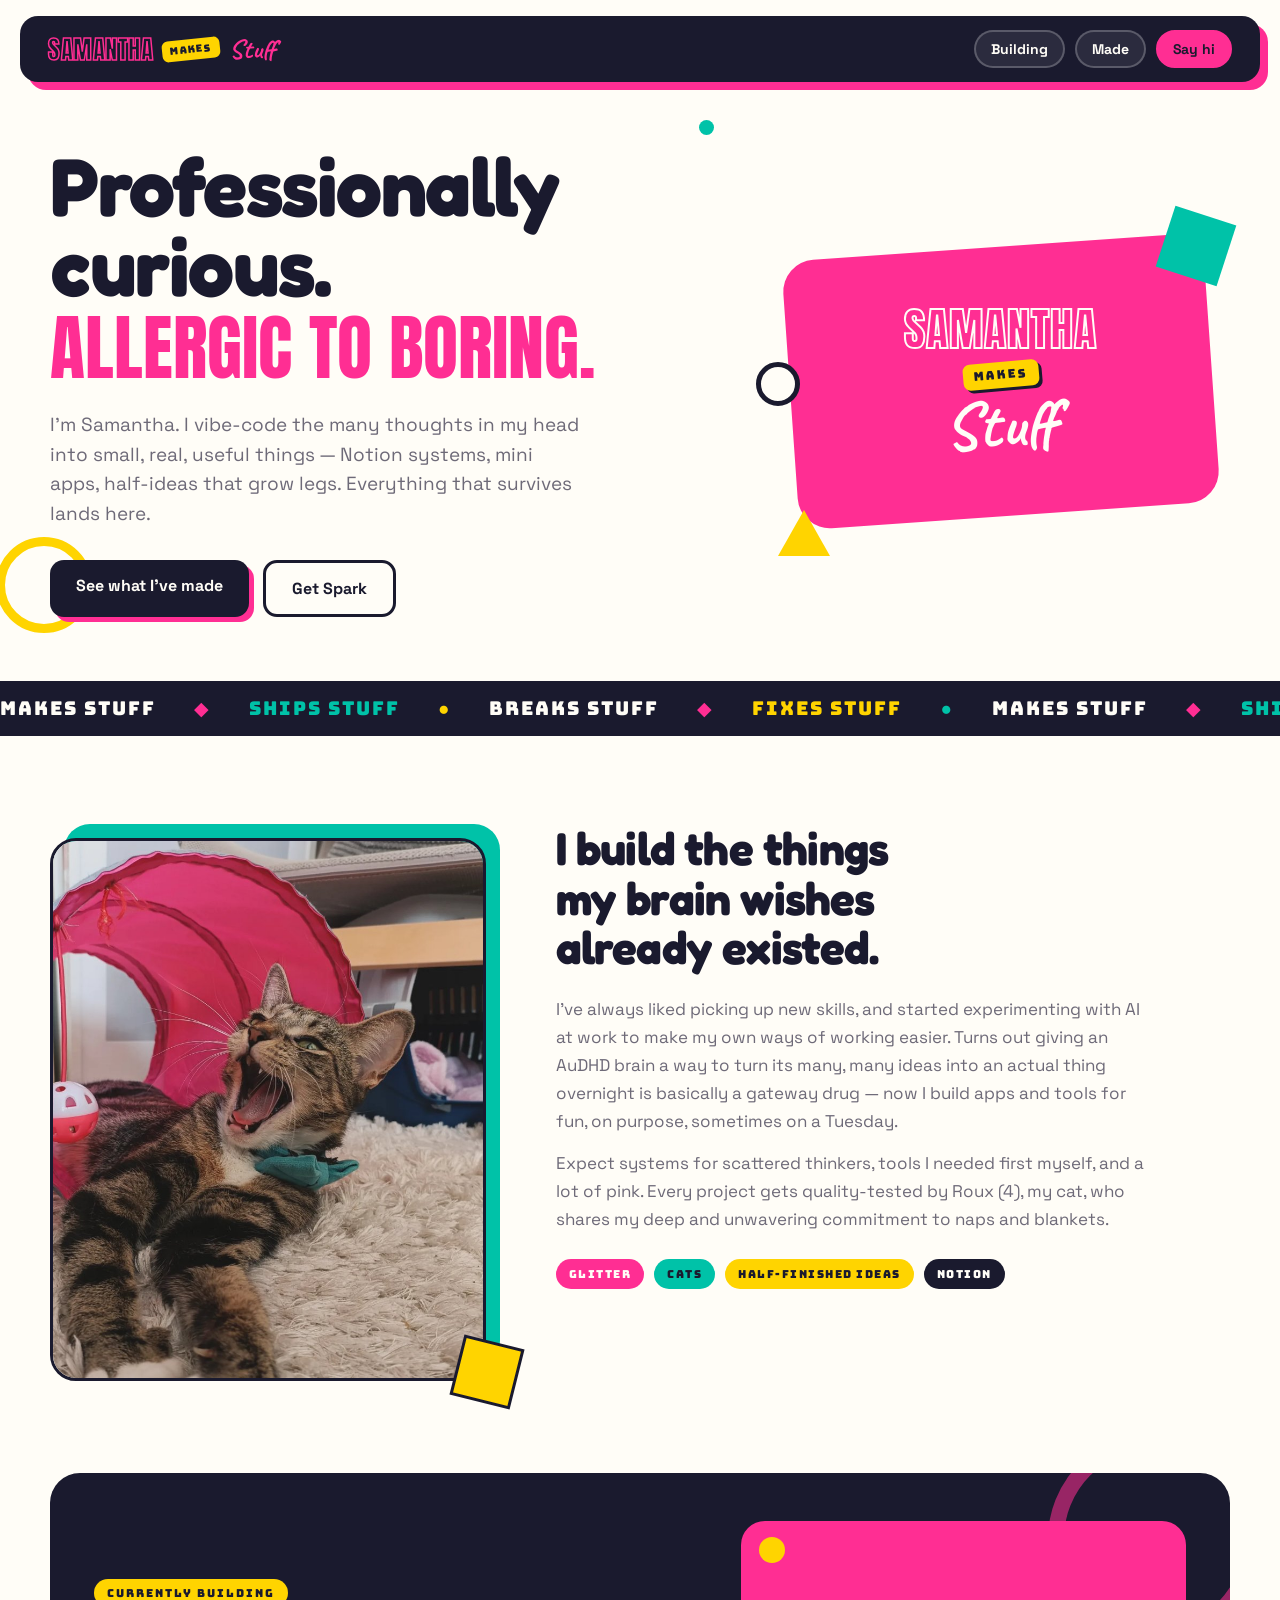
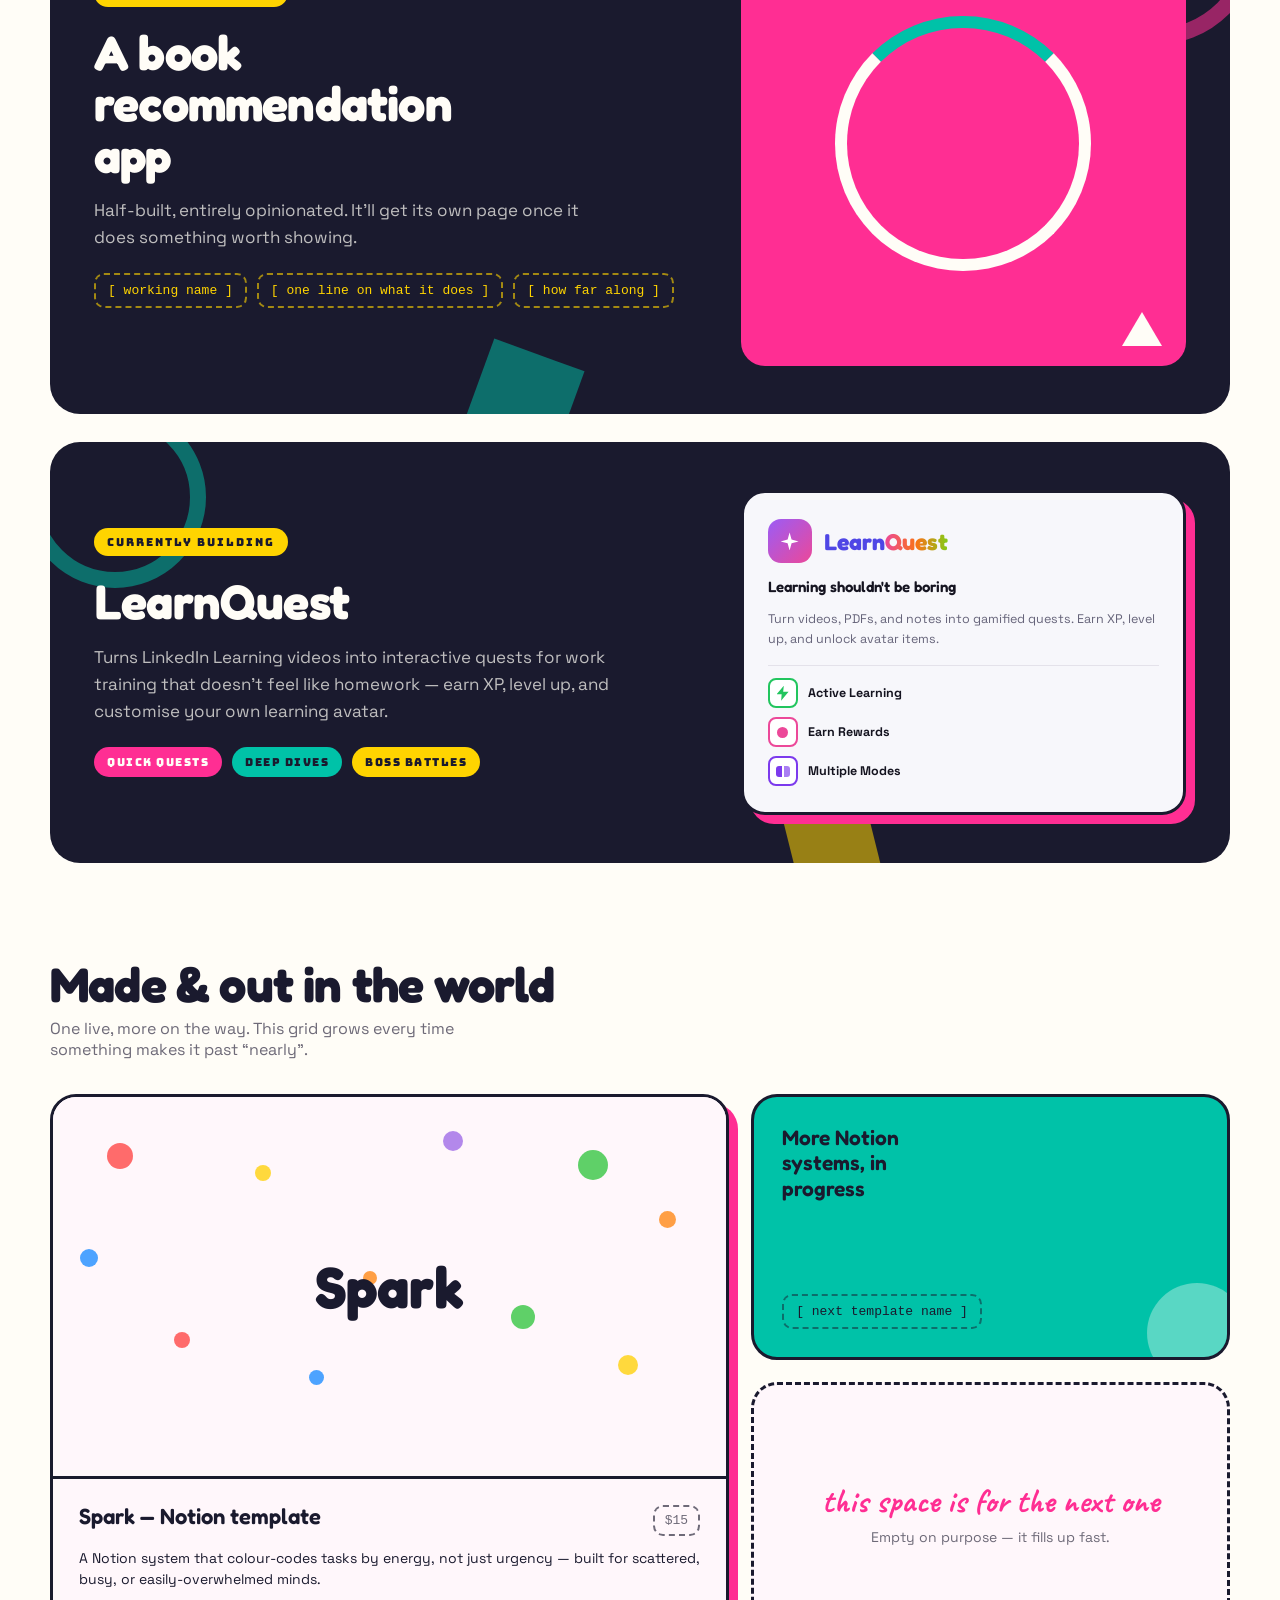
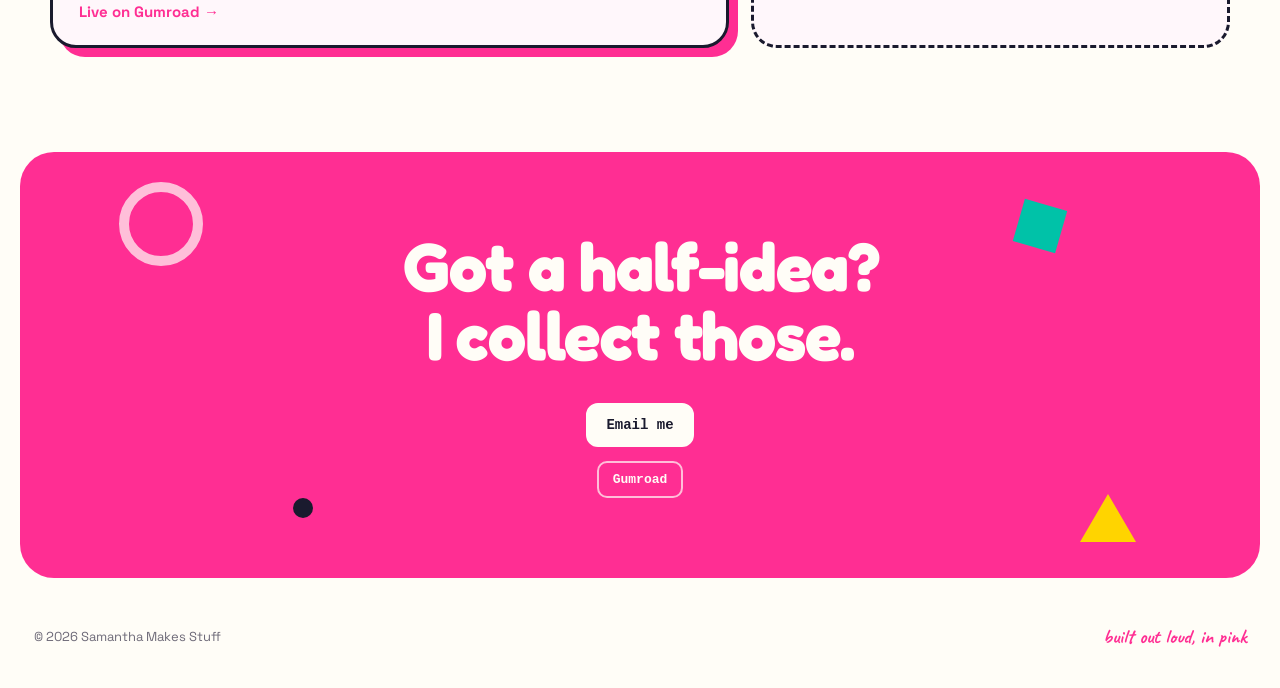
==== commit 7ea70923: "Hide raw email address, show "Email me" link text instead Keeps the mailto: link functional but stop" ====
--- a/index.html
+++ b/index.html
@@ -379,7 +379,7 @@
   </script>
 
   <script type="__bundler/template">
-"<!DOCTYPE html>\n<html><head>\n<meta charset=\"utf-8\">\n<meta name=\"viewport\" content=\"width=device-width, initial-scale=1\">\n<script src=\"08575ed8-9628-44a2-86ce-f7f01e4230e6\"><\u002Fscript>\n<\u002Fhead>\n<body>\n<x-dc>\n<!-- @template name=\"Samantha Makes Stuff\" description=\"Personal brand homepage — Memphis\" -->\n<helmet>\n<link rel=\"preconnect\" href=\"https://fonts.googleapis.com\">\n<link rel=\"preconnect\" href=\"https://fonts.gstatic.com\" crossorigin=\"\">\n<style>/* vietnamese */\n@font-face {\n  font-family: 'Anton';\n  font-style: normal;\n  font-weight: 400;\n  font-display: swap;\n  src: url(\"d43c68f9-50fd-4a11-a32a-d3c584ee22ac\") format('woff2');\n  unicode-range: U+0102-0103, U+0110-0111, U+0128-0129, U+0168-0169, U+01A0-01A1, U+01AF-01B0, U+0300-0301, U+0303-0304, U+0308-0309, U+0323, U+0329, U+1EA0-1EF9, U+20AB;\n}\n/* latin-ext */\n@font-face {\n  font-family: 'Anton';\n  font-style: normal;\n  font-weight: 400;\n  font-display: swap;\n  src: url(\"63121fc5-0390-431b-96f2-840fbc02ce2a\") format('woff2');\n  unicode-range: U+0100-02BA, U+02BD-02C5, U+02C7-02CC, U+02CE-02D7, U+02DD-02FF, U+0304, U+0308, U+0329, U+1D00-1DBF, U+1E00-1E9F, U+1EF2-1EFF, U+2020, U+20A0-20AB, U+20AD-20C0, U+2113, U+2C60-2C7F, U+A720-A7FF;\n}\n/* latin */\n@font-face {\n  font-family: 'Anton';\n  font-style: normal;\n  font-weight: 400;\n  font-display: swap;\n  src: url(\"a0e6bfe2-d0eb-470e-ae23-974810c59546\") format('woff2');\n  unicode-range: U+0000-00FF, U+0131, U+0152-0153, U+02BB-02BC, U+02C6, U+02DA, U+02DC, U+0304, U+0308, U+0329, U+2000-206F, U+20AC, U+2122, U+2191, U+2193, U+2212, U+2215, U+FEFF, U+FFFD;\n}\n/* vietnamese */\n@font-face {\n  font-family: 'Bungee';\n  font-style: normal;\n  font-weight: 400;\n  font-display: swap;\n  src: url(\"1ae408f6-b85d-4f98-b080-f7ba618ab0c3\") format('woff2');\n  unicode-range: U+0102-0103, U+0110-0111, U+0128-0129, U+0168-0169, U+01A0-01A1, U+01AF-01B0, U+0300-0301, U+0303-0304, U+0308-0309, U+0323, U+0329, U+1EA0-1EF9, U+20AB;\n}\n/* latin-ext */\n@font-face {\n  font-family: 'Bungee';\n  font-style: normal;\n  font-weight: 400;\n  font-display: swap;\n  src: url(\"d3392a63-1aae-4944-ab69-a68764c824a3\") format('woff2');\n  unicode-range: U+0100-02BA, U+02BD-02C5, U+02C7-02CC, U+02CE-02D7, U+02DD-02FF, U+0304, U+0308, U+0329, U+1D00-1DBF, U+1E00-1E9F, U+1EF2-1EFF, U+2020, U+20A0-20AB, U+20AD-20C0, U+2113, U+2C60-2C7F, U+A720-A7FF;\n}\n/* latin */\n@font-face {\n  font-family: 'Bungee';\n  font-style: normal;\n  font-weight: 400;\n  font-display: swap;\n  src: url(\"fb367b05-fc78-4618-9163-e3370a7e6fa1\") format('woff2');\n  unicode-range: U+0000-00FF, U+0131, U+0152-0153, U+02BB-02BC, U+02C6, U+02DA, U+02DC, U+0304, U+0308, U+0329, U+2000-206F, U+20AC, U+2122, U+2191, U+2193, U+2212, U+2215, U+FEFF, U+FFFD;\n}\n/* cyrillic-ext */\n@font-face {\n  font-family: 'Caveat';\n  font-style: normal;\n  font-weight: 700;\n  font-display: swap;\n  src: url(\"4d5abf99-9508-429a-9698-b0e1ae993edf\") format('woff2');\n  unicode-range: U+0460-052F, U+1C80-1C8A, U+20B4, U+2DE0-2DFF, U+A640-A69F, U+FE2E-FE2F;\n}\n/* cyrillic */\n@font-face {\n  font-family: 'Caveat';\n  font-style: normal;\n  font-weight: 700;\n  font-display: swap;\n  src: url(\"90f2dda9-68b7-4e2f-ad42-26a1dbaf24e8\") format('woff2');\n  unicode-range: U+0301, U+0400-045F, U+0490-0491, U+04B0-04B1, U+2116;\n}\n/* latin-ext */\n@font-face {\n  font-family: 'Caveat';\n  font-style: normal;\n  font-weight: 700;\n  font-display: swap;\n  src: url(\"4cfaece8-dea0-4c3e-b050-14e0961060f9\") format('woff2');\n  unicode-range: U+0100-02BA, U+02BD-02C5, U+02C7-02CC, U+02CE-02D7, U+02DD-02FF, U+0304, U+0308, U+0329, U+1D00-1DBF, U+1E00-1E9F, U+1EF2-1EFF, U+2020, U+20A0-20AB, U+20AD-20C0, U+2113, U+2C60-2C7F, U+A720-A7FF;\n}\n/* latin */\n@font-face {\n  font-family: 'Caveat';\n  font-style: normal;\n  font-weight: 700;\n  font-display: swap;\n  src: url(\"ee22536f-a3dc-4cc4-acf6-cd1a47b9faaa\") format('woff2');\n  unicode-range: U+0000-00FF, U+0131, U+0152-0153, U+02BB-02BC, U+02C6, U+02DA, U+02DC, U+0304, U+0308, U+0329, U+2000-206F, U+20AC, U+2122, U+2191, U+2193, U+2212, U+2215, U+FEFF, U+FFFD;\n}\n/* hebrew */\n@font-face {\n  font-family: 'Fredoka';\n  font-style: normal;\n  font-weight: 500;\n  font-stretch: 100%;\n  font-display: swap;\n  src: url(\"c0a01484-11f9-47d6-8db9-295a452ccae8\") format('woff2');\n  unicode-range: U+0307-0308, U+0590-05FF, U+200C-2010, U+20AA, U+25CC, U+FB1D-FB4F;\n}\n/* latin-ext */\n@font-face {\n  font-family: 'Fredoka';\n  font-style: normal;\n  font-weight: 500;\n  font-stretch: 100%;\n  font-display: swap;\n  src: url(\"8609b791-7564-44dc-885a-29dff1a4e8ac\") format('woff2');\n  unicode-range: U+0100-02BA, U+02BD-02C5, U+02C7-02CC, U+02CE-02D7, U+02DD-02FF, U+0304, U+0308, U+0329, U+1D00-1DBF, U+1E00-1E9F, U+1EF2-1EFF, U+2020, U+20A0-20AB, U+20AD-20C0, U+2113, U+2C60-2C7F, U+A720-A7FF;\n}\n/* latin */\n@font-face {\n  font-family: 'Fredoka';\n  font-style: normal;\n  font-weight: 500;\n  font-stretch: 100%;\n  font-display: swap;\n  src: url(\"3f81d0e0-80c0-4595-9c06-816cf2901abe\") format('woff2');\n  unicode-range: U+0000-00FF, U+0131, U+0152-0153, U+02BB-02BC, U+02C6, U+02DA, U+02DC, U+0304, U+0308, U+0329, U+2000-206F, U+20AC, U+2122, U+2191, U+2193, U+2212, U+2215, U+FEFF, U+FFFD;\n}\n/* hebrew */\n@font-face {\n  font-family: 'Fredoka';\n  font-style: normal;\n  font-weight: 600;\n  font-stretch: 100%;\n  font-display: swap;\n  src: url(\"c0a01484-11f9-47d6-8db9-295a452ccae8\") format('woff2');\n  unicode-range: U+0307-0308, U+0590-05FF, U+200C-2010, U+20AA, U+25CC, U+FB1D-FB4F;\n}\n/* latin-ext */\n@font-face {\n  font-family: 'Fredoka';\n  font-style: normal;\n  font-weight: 600;\n  font-stretch: 100%;\n  font-display: swap;\n  src: url(\"8609b791-7564-44dc-885a-29dff1a4e8ac\") format('woff2');\n  unicode-range: U+0100-02BA, U+02BD-02C5, U+02C7-02CC, U+02CE-02D7, U+02DD-02FF, U+0304, U+0308, U+0329, U+1D00-1DBF, U+1E00-1E9F, U+1EF2-1EFF, U+2020, U+20A0-20AB, U+20AD-20C0, U+2113, U+2C60-2C7F, U+A720-A7FF;\n}\n/* latin */\n@font-face {\n  font-family: 'Fredoka';\n  font-style: normal;\n  font-weight: 600;\n  font-stretch: 100%;\n  font-display: swap;\n  src: url(\"3f81d0e0-80c0-4595-9c06-816cf2901abe\") format('woff2');\n  unicode-range: U+0000-00FF, U+0131, U+0152-0153, U+02BB-02BC, U+02C6, U+02DA, U+02DC, U+0304, U+0308, U+0329, U+2000-206F, U+20AC, U+2122, U+2191, U+2193, U+2212, U+2215, U+FEFF, U+FFFD;\n}\n/* hebrew */\n@font-face {\n  font-family: 'Fredoka';\n  font-style: normal;\n  font-weight: 700;\n  font-stretch: 100%;\n  font-display: swap;\n  src: url(\"c0a01484-11f9-47d6-8db9-295a452ccae8\") format('woff2');\n  unicode-range: U+0307-0308, U+0590-05FF, U+200C-2010, U+20AA, U+25CC, U+FB1D-FB4F;\n}\n/* latin-ext */\n@font-face {\n  font-family: 'Fredoka';\n  font-style: normal;\n  font-weight: 700;\n  font-stretch: 100%;\n  font-display: swap;\n  src: url(\"8609b791-7564-44dc-885a-29dff1a4e8ac\") format('woff2');\n  unicode-range: U+0100-02BA, U+02BD-02C5, U+02C7-02CC, U+02CE-02D7, U+02DD-02FF, U+0304, U+0308, U+0329, U+1D00-1DBF, U+1E00-1E9F, U+1EF2-1EFF, U+2020, U+20A0-20AB, U+20AD-20C0, U+2113, U+2C60-2C7F, U+A720-A7FF;\n}\n/* latin */\n@font-face {\n  font-family: 'Fredoka';\n  font-style: normal;\n  font-weight: 700;\n  font-stretch: 100%;\n  font-display: swap;\n  src: url(\"3f81d0e0-80c0-4595-9c06-816cf2901abe\") format('woff2');\n  unicode-range: U+0000-00FF, U+0131, U+0152-0153, U+02BB-02BC, U+02C6, U+02DA, U+02DC, U+0304, U+0308, U+0329, U+2000-206F, U+20AC, U+2122, U+2191, U+2193, U+2212, U+2215, U+FEFF, U+FFFD;\n}\n/* vietnamese */\n@font-face {\n  font-family: 'Space Grotesk';\n  font-style: normal;\n  font-weight: 400;\n  font-display: swap;\n  src: url(\"2325ba12-5d12-4b83-98d0-2e689e915b00\") format('woff2');\n  unicode-range: U+0102-0103, U+0110-0111, U+0128-0129, U+0168-0169, U+01A0-01A1, U+01AF-01B0, U+0300-0301, U+0303-0304, U+0308-0309, U+0323, U+0329, U+1EA0-1EF9, U+20AB;\n}\n/* latin-ext */\n@font-face {\n  font-family: 'Space Grotesk';\n  font-style: normal;\n  font-weight: 400;\n  font-display: swap;\n  src: url(\"da0f9ac1-b542-4ae3-aa12-4b7069226309\") format('woff2');\n  unicode-range: U+0100-02BA, U+02BD-02C5, U+02C7-02CC, U+02CE-02D7, U+02DD-02FF, U+0304, U+0308, U+0329, U+1D00-1DBF, U+1E00-1E9F, U+1EF2-1EFF, U+2020, U+20A0-20AB, U+20AD-20C0, U+2113, U+2C60-2C7F, U+A720-A7FF;\n}\n/* latin */\n@font-face {\n  font-family: 'Space Grotesk';\n  font-style: normal;\n  font-weight: 400;\n  font-display: swap;\n  src: url(\"ef9af67d-1e53-4583-891a-b8fffaa7906a\") format('woff2');\n  unicode-range: U+0000-00FF, U+0131, U+0152-0153, U+02BB-02BC, U+02C6, U+02DA, U+02DC, U+0304, U+0308, U+0329, U+2000-206F, U+20AC, U+2122, U+2191, U+2193, U+2212, U+2215, U+FEFF, U+FFFD;\n}\n/* vietnamese */\n@font-face {\n  font-family: 'Space Grotesk';\n  font-style: normal;\n  font-weight: 500;\n  font-display: swap;\n  src: url(\"2325ba12-5d12-4b83-98d0-2e689e915b00\") format('woff2');\n  unicode-range: U+0102-0103, U+0110-0111, U+0128-0129, U+0168-0169, U+01A0-01A1, U+01AF-01B0, U+0300-0301, U+0303-0304, U+0308-0309, U+0323, U+0329, U+1EA0-1EF9, U+20AB;\n}\n/* latin-ext */\n@font-face {\n  font-family: 'Space Grotesk';\n  font-style: normal;\n  font-weight: 500;\n  font-display: swap;\n  src: url(\"da0f9ac1-b542-4ae3-aa12-4b7069226309\") format('woff2');\n  unicode-range: U+0100-02BA, U+02BD-02C5, U+02C7-02CC, U+02CE-02D7, U+02DD-02FF, U+0304, U+0308, U+0329, U+1D00-1DBF, U+1E00-1E9F, U+1EF2-1EFF, U+2020, U+20A0-20AB, U+20AD-20C0, U+2113, U+2C60-2C7F, U+A720-A7FF;\n}\n/* latin */\n@font-face {\n  font-family: 'Space Grotesk';\n  font-style: normal;\n  font-weight: 500;\n  font-display: swap;\n  src: url(\"ef9af67d-1e53-4583-891a-b8fffaa7906a\") format('woff2');\n  unicode-range: U+0000-00FF, U+0131, U+0152-0153, U+02BB-02BC, U+02C6, U+02DA, U+02DC, U+0304, U+0308, U+0329, U+2000-206F, U+20AC, U+2122, U+2191, U+2193, U+2212, U+2215, U+FEFF, U+FFFD;\n}\n/* vietnamese */\n@font-face {\n  font-family: 'Space Grotesk';\n  font-style: normal;\n  font-weight: 700;\n  font-display: swap;\n  src: url(\"2325ba12-5d12-4b83-98d0-2e689e915b00\") format('woff2');\n  unicode-range: U+0102-0103, U+0110-0111, U+0128-0129, U+0168-0169, U+01A0-01A1, U+01AF-01B0, U+0300-0301, U+0303-0304, U+0308-0309, U+0323, U+0329, U+1EA0-1EF9, U+20AB;\n}\n/* latin-ext */\n@font-face {\n  font-family: 'Space Grotesk';\n  font-style: normal;\n  font-weight: 700;\n  font-display: swap;\n  src: url(\"da0f9ac1-b542-4ae3-aa12-4b7069226309\") format('woff2');\n  unicode-range: U+0100-02BA, U+02BD-02C5, U+02C7-02CC, U+02CE-02D7, U+02DD-02FF, U+0304, U+0308, U+0329, U+1D00-1DBF, U+1E00-1E9F, U+1EF2-1EFF, U+2020, U+20A0-20AB, U+20AD-20C0, U+2113, U+2C60-2C7F, U+A720-A7FF;\n}\n/* latin */\n@font-face {\n  font-family: 'Space Grotesk';\n  font-style: normal;\n  font-weight: 700;\n  font-display: swap;\n  src: url(\"ef9af67d-1e53-4583-891a-b8fffaa7906a\") format('woff2');\n  unicode-range: U+0000-00FF, U+0131, U+0152-0153, U+02BB-02BC, U+02C6, U+02DA, U+02DC, U+0304, U+0308, U+0329, U+2000-206F, U+20AC, U+2122, U+2191, U+2193, U+2212, U+2215, U+FEFF, U+FFFD;\n}\n<\u002Fstyle>\n<style>\nbody{margin:0;background:#FFFDF7}\na{color:#FF2E93}\na:hover{color:#1A1A2E}\n@keyframes sms-marquee{from{transform:translate3d(0,0,0)}to{transform:translate3d(-50%,0,0)}}\n@keyframes sms-drift{0%,100%{transform:translate3d(0,0,0) rotate(0deg)}50%{transform:translate3d(0,-14px,0) rotate(8deg)}}\n@keyframes sms-spin{to{transform:rotate(360deg)}}\n@keyframes sms-rise{from{opacity:0;transform:translate3d(0,22px,0)}to{opacity:1;transform:translate3d(0,0,0)}}\n@media (prefers-reduced-motion:reduce){*{animation:none !important;transition:none !important}}\n@media (max-width:900px){\n#top{grid-template-columns:1fr !important;gap:36px !important;padding:40px 22px 28px !important}\n#top h1{font-size:clamp(34px,8.4vw,56px) !important;max-width:none !important}\n#top>div:last-child{min-height:250px !important}\n#about{grid-template-columns:1fr !important;gap:34px !important;padding:56px 22px 40px !important}\n#about>div:first-child{max-width:360px}\n#building{padding:24px 22px !important}\n#building>div{grid-template-columns:1fr !important;gap:30px !important;padding:34px 26px !important;border-radius:24px !important}\n#building>div>div:last-child{max-width:260px}\n#made{padding:56px 22px 20px !important}\n#made>div:last-of-type{grid-template-columns:1fr !important;gap:18px !important}\n#made>div:last-of-type>*{grid-column:auto !important}\n#hi{padding:56px 24px !important;margin:56px 14px 16px !important}\nheader{margin:14px 14px 0 !important;padding:14px 18px !important;box-shadow:5px 5px 0 var(--pink) !important}\nfooter{padding:22px !important}\n}\n<\u002Fstyle>\n<\u002Fhelmet>\n<div ref=\"{{ rootRef }}\" style=\"--pink:#FF2E93;--teal:#00C2A8;--yellow:#FFD400;--ink:#1A1A2E;--cream:#FFFDF7;--paper:#FFF7FB;--mute:#6E6A78;background:var(--cream);color:var(--ink);font-family:'Space Grotesk',sans-serif;overflow-x:hidden\">\n\n<header style=\"display:flex;align-items:center;justify-content:space-between;gap:24px;flex-wrap:wrap;background:var(--ink);padding:14px 28px;margin:16px 20px 0;border-radius:18px;box-shadow:8px 8px 0 var(--pink)\">\n<a href=\"#top\" style=\"display:inline-flex;align-items:center;gap:9px;text-decoration:none;white-space:nowrap\">\n<span style=\"font-family:Anton,sans-serif;font-size:25px;letter-spacing:.5px;text-transform:uppercase;color:transparent;-webkit-text-stroke:1.5px var(--pink)\">Samantha<\u002Fspan>\n<span style=\"font-family:Bungee,sans-serif;font-size:10px;letter-spacing:1.2px;color:var(--ink);background:var(--yellow);padding:4px 8px;border-radius:6px;transform:rotate(-6deg)\">MAKES<\u002Fspan>\n<span style=\"font-family:Caveat,cursive;font-weight:700;font-size:27px;color:var(--pink);line-height:1\">Stuff<\u002Fspan>\n<\u002Fa>\n<nav style=\"display:flex;gap:10px;flex-wrap:wrap\">\n<a href=\"#building\" style=\"white-space:nowrap;text-decoration:none;font-weight:700;font-size:14px;color:var(--cream);background:rgba(255,255,255,.08);border:2px solid rgba(255,255,255,.22);padding:8px 15px;border-radius:999px;transition:background-color 140ms cubic-bezier(.22,1,.36,1),color 140ms cubic-bezier(.22,1,.36,1)\" style-hover=\"background:var(--teal);color:var(--ink);border-color:var(--teal)\">Building<\u002Fa>\n<a href=\"#made\" style=\"white-space:nowrap;text-decoration:none;font-weight:700;font-size:14px;color:var(--cream);background:rgba(255,255,255,.08);border:2px solid rgba(255,255,255,.22);padding:8px 15px;border-radius:999px;transition:background-color 140ms cubic-bezier(.22,1,.36,1),color 140ms cubic-bezier(.22,1,.36,1)\" style-hover=\"background:var(--yellow);color:var(--ink);border-color:var(--yellow)\">Made<\u002Fa>\n<a href=\"#hi\" style=\"white-space:nowrap;text-decoration:none;font-weight:700;font-size:14px;color:var(--ink);background:var(--pink);border:2px solid var(--pink);padding:8px 15px;border-radius:999px;transition:background-color 140ms cubic-bezier(.22,1,.36,1)\" style-hover=\"background:var(--cream)\">Say hi<\u002Fa>\n<\u002Fnav>\n<\u002Fheader>\n\n<section id=\"top\" style=\"position:relative;max-width:1180px;margin:0 auto;padding:64px 28px 40px;display:grid;grid-template-columns:minmax(0,1.25fr) minmax(0,.85fr);gap:48px;align-items:center\">\n<div style=\"position:absolute;top:38px;right:44%;width:15px;height:15px;border-radius:50%;background:var(--teal)\"><\u002Fdiv>\n<div style=\"position:absolute;bottom:24px;left:-26px;width:78px;height:78px;border-radius:50%;border:9px solid var(--yellow);animation:sms-drift 9s ease-in-out infinite\"><\u002Fdiv>\n<div style=\"position:relative;animation:sms-rise 620ms cubic-bezier(.22,1,.36,1) both\">\n<h1 style=\"font-family:Fredoka,sans-serif;font-weight:700;font-size:clamp(44px,6.4vw,86px);line-height:.98;letter-spacing:-1.5px;margin:0;max-width:11ch;text-wrap:balance\">Professionally curious.<\u002Fh1>\n<p style=\"font-family:Anton,sans-serif;font-size:clamp(29px,5.6vw,76px);line-height:1;letter-spacing:0;text-transform:uppercase;color:var(--pink);margin:6px 0 0\">Allergic to boring.<\u002Fp>\n<p style=\"font-size:19px;line-height:1.55;color:var(--mute);max-width:46ch;margin:26px 0 0;text-wrap:pretty\">I’m Samantha. I vibe-code the many thoughts in my head into small, real, useful things — Notion systems, mini apps, half-ideas that grow legs. Everything that survives lands here.<\u002Fp>\n<div style=\"display:flex;gap:14px;flex-wrap:wrap;margin-top:32px\">\n<a href=\"#made\" style=\"white-space:nowrap;text-decoration:none;font-weight:700;font-size:16px;color:var(--cream);background:var(--ink);padding:15px 26px;border-radius:14px;box-shadow:5px 5px 0 var(--pink);transition:box-shadow 160ms cubic-bezier(.22,1,.36,1),transform 160ms cubic-bezier(.22,1,.36,1)\" style-hover=\"box-shadow:2px 2px 0 var(--pink);transform:translate3d(3px,3px,0)\">See what I’ve made<\u002Fa>\n<a href=\"#shop\" style=\"white-space:nowrap;text-decoration:none;font-weight:700;font-size:16px;color:var(--ink);background:transparent;padding:15px 26px;border-radius:14px;border:3px solid var(--ink);transition:background-color 160ms cubic-bezier(.22,1,.36,1),color 160ms cubic-bezier(.22,1,.36,1)\" style-hover=\"background:var(--yellow)\">Get Spark<\u002Fa>\n<\u002Fdiv>\n<\u002Fdiv>\n<div style=\"position:relative;display:flex;align-items:center;justify-content:center;min-height:320px\">\n<div style=\"position:absolute;inset:8% 4%;background:var(--pink);border-radius:32px;transform:rotate(-4deg)\"><\u002Fdiv>\n<div style=\"position:absolute;top:-8px;right:2px;width:64px;height:64px;background:var(--teal);transform:rotate(18deg);animation:sms-drift 7.5s ease-in-out infinite\"><\u002Fdiv>\n<div style=\"position:absolute;bottom:-14px;left:6px;width:0;height:0;border-left:26px solid transparent;border-right:26px solid transparent;border-bottom:46px solid var(--yellow)\"><\u002Fdiv>\n<div style=\"position:absolute;top:44%;left:-16px;width:34px;height:34px;border-radius:50%;background:var(--cream);border:5px solid var(--ink)\"><\u002Fdiv>\n<div style=\"position:relative;display:flex;flex-direction:column;align-items:center;gap:2px;padding:34px 26px\">\n<span style=\"font-family:Anton,sans-serif;font-size:clamp(30px,4vw,46px);letter-spacing:1px;text-transform:uppercase;color:transparent;-webkit-text-stroke:2px var(--cream);line-height:1.05\">Samantha<\u002Fspan>\n<span style=\"font-family:Bungee,sans-serif;font-size:12px;letter-spacing:2px;color:var(--ink);background:var(--yellow);padding:5px 11px;border-radius:7px;transform:rotate(-5deg);box-shadow:3px 3px 0 var(--ink);margin:6px 0 2px\">MAKES<\u002Fspan>\n<span style=\"font-family:Caveat,cursive;font-weight:700;font-size:clamp(44px,5.6vw,66px);color:var(--cream);line-height:1;transform:rotate(-3deg)\">Stuff<\u002Fspan>\n<\u002Fdiv>\n<\u002Fdiv>\n<\u002Fsection>\n\n<div style=\"background:var(--ink);padding:15px 0;overflow:hidden;white-space:nowrap;margin-top:24px\">\n<div style=\"display:inline-flex;gap:38px;align-items:center;font-family:Bungee,sans-serif;font-size:19px;letter-spacing:2px;color:var(--cream);animation:sms-marquee 26s linear infinite;will-change:transform;padding-right:38px\">\n<span>MAKES STUFF<\u002Fspan><span style=\"color:var(--pink)\">◆<\u002Fspan><span style=\"color:var(--teal)\">SHIPS STUFF<\u002Fspan><span style=\"color:var(--yellow)\">●<\u002Fspan><span>BREAKS STUFF<\u002Fspan><span style=\"color:var(--pink)\">◆<\u002Fspan><span style=\"color:var(--yellow)\">FIXES STUFF<\u002Fspan><span style=\"color:var(--teal)\">●<\u002Fspan>\n<span>MAKES STUFF<\u002Fspan><span style=\"color:var(--pink)\">◆<\u002Fspan><span style=\"color:var(--teal)\">SHIPS STUFF<\u002Fspan><span style=\"color:var(--yellow)\">●<\u002Fspan><span>BREAKS STUFF<\u002Fspan><span style=\"color:var(--pink)\">◆<\u002Fspan><span style=\"color:var(--yellow)\">FIXES STUFF<\u002Fspan><span style=\"color:var(--teal)\">●<\u002Fspan>\n<span>MAKES STUFF<\u002Fspan><span style=\"color:var(--pink)\">◆<\u002Fspan><span style=\"color:var(--teal)\">SHIPS STUFF<\u002Fspan><span style=\"color:var(--yellow)\">●<\u002Fspan><span>BREAKS STUFF<\u002Fspan><span style=\"color:var(--pink)\">◆<\u002Fspan><span style=\"color:var(--yellow)\">FIXES STUFF<\u002Fspan><span style=\"color:var(--teal)\">●<\u002Fspan>\n<span>MAKES STUFF<\u002Fspan><span style=\"color:var(--pink)\">◆<\u002Fspan><span style=\"color:var(--teal)\">SHIPS STUFF<\u002Fspan><span style=\"color:var(--yellow)\">●<\u002Fspan><span>BREAKS STUFF<\u002Fspan><span style=\"color:var(--pink)\">◆<\u002Fspan><span style=\"color:var(--yellow)\">FIXES STUFF<\u002Fspan><span style=\"color:var(--teal)\">●<\u002Fspan>\n<\u002Fdiv>\n<\u002Fdiv>\n\n<section id=\"about\" style=\"max-width:1180px;margin:0 auto;padding:88px 28px 56px;display:grid;grid-template-columns:minmax(0,.8fr) minmax(0,1.2fr);gap:56px;align-items:start\">\n<div style=\"position:relative;padding:14px 14px 0 0\">\n<div style=\"position:absolute;top:0;right:0;bottom:14px;left:14px;background:var(--teal);border-radius:26px\"><\u002Fdiv>\n<div style=\"position:relative;aspect-ratio:4/5;border-radius:26px;border:3px solid var(--ink);background:var(--paper);overflow:hidden\">\n<img src=\"Roux.jpg\" alt=\"Samantha\u2019s cat Roux mid-yawn, poking out of a pink play tunnel\" style=\"width:100%;height:100%;object-fit:cover;display:block\"\/><\u002Fdiv>\n<div style=\"position:absolute;bottom:-22px;right:-18px;width:56px;height:56px;background:var(--yellow);transform:rotate(14deg);border:3px solid var(--ink)\"><\u002Fdiv>\n<\u002Fdiv>\n<div>\n<h2 style=\"font-family:Fredoka,sans-serif;font-weight:700;font-size:clamp(30px,3.6vw,46px);line-height:1.08;letter-spacing:-.8px;margin:0;max-width:18ch;text-wrap:balance\">I build the things my brain wishes already existed.<\u002Fh2>\n<p style=\"font-size:17px;line-height:1.65;color:var(--mute);max-width:54ch;margin:22px 0 0;text-wrap:pretty\">I’ve always liked picking up new skills, and started experimenting with AI at work to make my own ways of working easier. Turns out giving an AuDHD brain a way to turn its many, many ideas into an actual thing overnight is basically a gateway drug — now I build apps and tools for fun, on purpose, sometimes on a Tuesday.<\u002Fp>\n<p style=\"font-size:17px;line-height:1.65;color:var(--mute);max-width:54ch;margin:14px 0 0;text-wrap:pretty\">Expect systems for scattered thinkers, tools I needed first myself, and a lot of pink. Every project gets quality-tested by Roux (4), my cat, who shares my deep and unwavering commitment to naps and blankets.<\u002Fp>\n<div style=\"display:flex;gap:10px;flex-wrap:wrap;margin-top:26px\">\n<span style=\"font-family:Bungee,sans-serif;font-size:11px;letter-spacing:1.5px;background:var(--pink);color:var(--cream);padding:8px 13px;border-radius:999px\">GLITTER<\u002Fspan>\n<span style=\"font-family:Bungee,sans-serif;font-size:11px;letter-spacing:1.5px;background:var(--teal);color:var(--ink);padding:8px 13px;border-radius:999px\">CATS<\u002Fspan>\n<span style=\"font-family:Bungee,sans-serif;font-size:11px;letter-spacing:1.5px;background:var(--yellow);color:var(--ink);padding:8px 13px;border-radius:999px\">HALF-FINISHED IDEAS<\u002Fspan>\n<span style=\"font-family:Bungee,sans-serif;font-size:11px;letter-spacing:1.5px;background:var(--ink);color:var(--cream);padding:8px 13px;border-radius:999px\">NOTION<\u002Fspan>\n<\u002Fdiv>\n<\u002Fdiv>\n<\u002Fsection>\n\n<section id=\"building\" style=\"max-width:1180px;margin:0 auto;padding:36px 28px 24px\">\n<div style=\"position:relative;background:var(--ink);border-radius:30px;padding:48px 44px;overflow:hidden;display:grid;grid-template-columns:minmax(0,1.15fr) minmax(0,.85fr);gap:44px;align-items:center\">\n<div style=\"position:absolute;top:-40px;right:-30px;width:180px;height:180px;border-radius:50%;border:16px solid var(--pink);opacity:.55\"><\u002Fdiv>\n<div style=\"position:absolute;bottom:-34px;left:36%;width:96px;height:96px;background:var(--teal);transform:rotate(20deg);opacity:.5\"><\u002Fdiv>\n<div style=\"position:relative\">\n<span style=\"display:inline-flex;align-items:center;gap:9px;font-family:Bungee,sans-serif;font-size:11px;letter-spacing:2px;color:var(--ink);background:var(--yellow);padding:7px 13px;border-radius:999px\">CURRENTLY BUILDING<\u002Fspan>\n<h2 style=\"font-family:Fredoka,sans-serif;font-weight:700;font-size:clamp(30px,3.8vw,50px);line-height:1.05;letter-spacing:-.8px;color:var(--cream);margin:20px 0 0;max-width:15ch\">A book recommendation app<\u002Fh2>\n<p style=\"font-size:17px;line-height:1.6;color:rgba(255,253,247,.72);max-width:48ch;margin:16px 0 0;text-wrap:pretty\">Half-built, entirely opinionated. It’ll get its own page once it does something worth showing.<\u002Fp>\n<div style=\"display:flex;flex-wrap:wrap;gap:10px;margin-top:22px\">\n<span style=\"font-family:monospace;font-size:13px;color:var(--yellow);border:2px dashed rgba(255,212,0,.6);border-radius:10px;padding:8px 12px\">[ working name ]<\u002Fspan>\n<span style=\"font-family:monospace;font-size:13px;color:var(--yellow);border:2px dashed rgba(255,212,0,.6);border-radius:10px;padding:8px 12px\">[ one line on what it does ]<\u002Fspan>\n<span style=\"font-family:monospace;font-size:13px;color:var(--yellow);border:2px dashed rgba(255,212,0,.6);border-radius:10px;padding:8px 12px\">[ how far along ]<\u002Fspan>\n<\u002Fdiv>\n<\u002Fdiv>\n<div style=\"position:relative;aspect-ratio:1;border-radius:24px;background:var(--pink);display:flex;align-items:center;justify-content:center;overflow:hidden\">\n<div style=\"position:absolute;top:16px;left:18px;width:26px;height:26px;border-radius:50%;background:var(--yellow)\"><\u002Fdiv>\n<div style=\"position:absolute;bottom:20px;right:24px;width:0;height:0;border-left:20px solid transparent;border-right:20px solid transparent;border-bottom:34px solid var(--cream)\"><\u002Fdiv>\n<div style=\"width:52%;aspect-ratio:1;border-radius:50%;border:12px solid var(--cream);border-top-color:var(--teal);animation:sms-spin 5.5s linear infinite\"><\u002Fdiv>\n<\u002Fdiv>\n<\u002Fdiv>\n<div style=\"position:relative;background:var(--ink);border-radius:30px;padding:48px 44px;overflow:hidden;display:grid;grid-template-columns:minmax(0,1.15fr) minmax(0,.85fr);gap:44px;align-items:center;margin-top:28px\">\n<div style=\"position:absolute;top:-36px;left:-26px;width:150px;height:150px;border-radius:50%;border:16px solid var(--teal);opacity:.5\"><\u002Fdiv>\n<div style=\"position:absolute;bottom:-30px;right:30%;width:84px;height:84px;background:var(--yellow);transform:rotate(-14deg);opacity:.55\"><\u002Fdiv>\n<div style=\"position:relative\">\n<span style=\"display:inline-flex;align-items:center;gap:9px;font-family:Bungee,sans-serif;font-size:11px;letter-spacing:2px;color:var(--ink);background:var(--yellow);padding:7px 13px;border-radius:999px\">CURRENTLY BUILDING<\u002Fspan>\n<h2 style=\"font-family:Fredoka,sans-serif;font-weight:700;font-size:clamp(30px,3.8vw,50px);line-height:1.05;letter-spacing:-.8px;color:var(--cream);margin:20px 0 0;max-width:15ch\">LearnQuest<\u002Fh2>\n<p style=\"font-size:17px;line-height:1.6;color:rgba(255,253,247,.72);max-width:48ch;margin:16px 0 0;text-wrap:pretty\">Turns LinkedIn Learning videos into interactive quests for work training that doesn\u2019t feel like homework \u2014 earn XP, level up, and customise your own learning avatar.<\u002Fp>\n<div style=\"display:flex;flex-wrap:wrap;gap:10px;margin-top:22px\">\n<span style=\"font-family:Bungee,sans-serif;font-size:11px;letter-spacing:1.5px;background:var(--pink);color:var(--cream);padding:8px 13px;border-radius:999px\">QUICK QUESTS<\u002Fspan>\n<span style=\"font-family:Bungee,sans-serif;font-size:11px;letter-spacing:1.5px;background:var(--teal);color:var(--ink);padding:8px 13px;border-radius:999px\">DEEP DIVES<\u002Fspan>\n<span style=\"font-family:Bungee,sans-serif;font-size:11px;letter-spacing:1.5px;background:var(--yellow);color:var(--ink);padding:8px 13px;border-radius:999px\">BOSS BATTLES<\u002Fspan>\n<\u002Fdiv>\n<\u002Fdiv>\n<div style=\"position:relative;border-radius:24px;background:#F7F7FB;border:3px solid var(--ink);box-shadow:9px 9px 0 var(--pink);padding:26px 24px;display:flex;flex-direction:column;gap:14px\">\n<div style=\"display:flex;align-items:center;gap:12px\">\n<div style=\"width:44px;height:44px;border-radius:13px;background:linear-gradient(135deg,#9B5CF6,#EC4899);display:flex;align-items:center;justify-content:center;flex-shrink:0\">\n<div style=\"width:18px;height:18px;background:#fff;clip-path:polygon(50% 0%,61% 39%,100% 50%,61% 61%,50% 100%,39% 61%,0% 50%,39% 39%)\"><\u002Fdiv>\n<\u002Fdiv>\n<span style=\"font-family:Fredoka,ui-rounded,sans-serif;font-weight:700;font-size:23px;line-height:1\">\n<span style=\"color:#4F46E5\">Learn<\u002Fspan><span style=\"background:linear-gradient(90deg,#EC4899,#F97316,#84CC16);-webkit-background-clip:text;background-clip:text;color:transparent\">Quest<\u002Fspan>\n<\u002Fspan>\n<\u002Fdiv>\n<p style=\"font-family:Fredoka,ui-rounded,sans-serif;font-weight:600;font-size:15px;color:#151420;margin:0\">Learning shouldn't be boring<\u002Fp>\n<p style=\"font-size:12.5px;line-height:1.55;color:#66647a;margin:0\">Turn videos, PDFs, and notes into gamified quests. Earn XP, level up, and unlock avatar items.<\u002Fp>\n<div style=\"display:flex;flex-direction:column;gap:9px;margin-top:2px;padding-top:12px;border-top:1px solid #e4e2ea\">\n<div style=\"display:flex;align-items:center;gap:10px\">\n<span style=\"width:26px;height:26px;border-radius:8px;background:#fff;border:2px solid #22C55E;display:flex;align-items:center;justify-content:center;flex-shrink:0\"><span style=\"width:12px;height:15px;background:#22C55E;clip-path:polygon(60% 0%,0% 58%,42% 58%,38% 100%,100% 40%,55% 40%)\"><\u002Fspan><\u002Fspan>\n<span style=\"font-size:12.5px;font-weight:600;color:#151420\">Active Learning<\u002Fspan>\n<\u002Fdiv>\n<div style=\"display:flex;align-items:center;gap:10px\">\n<span style=\"width:26px;height:26px;border-radius:8px;background:#fff;border:2px solid #EC4899;display:flex;align-items:center;justify-content:center;flex-shrink:0\"><span style=\"width:11px;height:11px;border-radius:50%;background:#EC4899\"><\u002Fspan><\u002Fspan>\n<span style=\"font-size:12.5px;font-weight:600;color:#151420\">Earn Rewards<\u002Fspan>\n<\u002Fdiv>\n<div style=\"display:flex;align-items:center;gap:10px\">\n<span style=\"width:26px;height:26px;border-radius:8px;background:#fff;border:2px solid #7C3AED;display:flex;align-items:center;justify-content:center;flex-shrink:0\"><span style=\"display:flex;gap:2px;width:14px;height:11px\"><span style=\"flex:1;background:#7C3AED;border-radius:3px 0 0 3px\"><\u002Fspan><span style=\"flex:1;background:#7C3AED;border-radius:0 3px 3px 0;opacity:.65\"><\u002Fspan><\u002Fspan><\u002Fspan>\n<span style=\"font-size:12.5px;font-weight:600;color:#151420\">Multiple Modes<\u002Fspan>\n<\u002Fdiv>\n<\u002Fdiv>\n<\u002Fdiv>\n<\u002Fdiv>\n<\u002Fsection>\n\n<section id=\"made\" style=\"max-width:1180px;margin:0 auto;padding:72px 28px 24px\">\n<h2 style=\"font-family:Fredoka,sans-serif;font-weight:700;font-size:clamp(30px,3.8vw,50px);line-height:1.05;letter-spacing:-.8px;margin:0 0 8px\">Made &amp; out in the world<\u002Fh2>\n<p style=\"font-size:16px;color:var(--mute);margin:0 0 34px;max-width:48ch\">One live, more on the way. This grid grows every time something makes it past “nearly”.<\u002Fp>\n<div style=\"display:grid;grid-template-columns:repeat(12,1fr);gap:22px\">\n<a id=\"shop\" href=\"https://samanthamakesstuff.gumroad.com/l/notion-spark\" target=\"_blank\" rel=\"noopener\" style=\"grid-column:span 7;text-decoration:none;color:var(--ink);background:var(--paper);border:3px solid var(--ink);border-radius:26px;overflow:hidden;display:flex;flex-direction:column;box-shadow:9px 9px 0 var(--pink);transition:box-shadow 180ms cubic-bezier(.22,1,.36,1),transform 180ms cubic-bezier(.22,1,.36,1)\" style-hover=\"box-shadow:3px 3px 0 var(--pink);transform:translate3d(6px,6px,0)\">\n<div style=\"position:relative;aspect-ratio:16/9;background:var(--paper);display:flex;align-items:center;justify-content:center;overflow:hidden;border-bottom:3px solid var(--ink)\">\n<div style=\"position:absolute;top:12%;left:8%;width:26px;height:26px;border-radius:50%;background:#FF6B6B\"><\u002Fdiv>\n<div style=\"position:absolute;top:18%;left:30%;width:16px;height:16px;border-radius:50%;background:#FFD93D\"><\u002Fdiv>\n<div style=\"position:absolute;top:9%;left:58%;width:20px;height:20px;border-radius:50%;background:#B388EB\"><\u002Fdiv>\n<div style=\"position:absolute;top:14%;left:78%;width:30px;height:30px;border-radius:50%;background:#5FD068\"><\u002Fdiv>\n<div style=\"position:absolute;top:40%;left:4%;width:18px;height:18px;border-radius:50%;background:#4DA3FF\"><\u002Fdiv>\n<div style=\"position:absolute;top:46%;left:46%;width:14px;height:14px;border-radius:50%;background:#FF9F45\"><\u002Fdiv>\n<div style=\"position:absolute;top:55%;left:68%;width:24px;height:24px;border-radius:50%;background:#5FD068\"><\u002Fdiv>\n<div style=\"position:absolute;top:62%;left:18%;width:16px;height:16px;border-radius:50%;background:#FF6B6B\"><\u002Fdiv>\n<div style=\"position:absolute;top:68%;left:84%;width:20px;height:20px;border-radius:50%;background:#FFD93D\"><\u002Fdiv>\n<div style=\"position:absolute;top:72%;left:38%;width:15px;height:15px;border-radius:50%;background:#4DA3FF\"><\u002Fdiv>\n<div style=\"position:absolute;top:30%;left:90%;width:17px;height:17px;border-radius:50%;background:#FF9F45\"><\u002Fdiv>\n<span style=\"position:relative;font-family:Fredoka,sans-serif;font-weight:700;font-size:clamp(34px,5vw,58px);color:var(--ink)\">Spark<\u002Fspan>\n<\u002Fdiv>\n<div style=\"padding:24px 26px;display:flex;flex-direction:column;gap:12px\">\n<div style=\"display:flex;align-items:baseline;justify-content:space-between;gap:16px;flex-wrap:wrap\">\n<p style=\"font-family:Fredoka,sans-serif;font-weight:600;font-size:22px;margin:0\">Spark — Notion template<\u002Fp>\n<span style=\"font-family:monospace;font-size:13px;color:var(--mute);border:2px dashed var(--mute);border-radius:10px;padding:6px 10px;font-variant-numeric:tabular-nums\">$15<\u002Fspan>\n<\u002Fdiv>\n<span style=\"font-size:14px;color:var(--ink);line-height:1.5\">A Notion system that colour-codes tasks by energy, not just urgency — built for scattered, busy, or easily-overwhelmed minds.<\u002Fspan>\n<span style=\"font-weight:700;font-size:15px;color:var(--pink)\">Live on Gumroad →<\u002Fspan>\n<\u002Fdiv>\n<\u002Fa>\n<div style=\"grid-column:span 5;display:flex;flex-direction:column;gap:22px\">\n<div style=\"flex:1;background:var(--teal);border:3px solid var(--ink);border-radius:26px;padding:28px;display:flex;flex-direction:column;justify-content:space-between;gap:20px;min-height:180px;position:relative;overflow:hidden\">\n<div style=\"position:absolute;bottom:-26px;right:-20px;width:100px;height:100px;border-radius:50%;background:var(--cream);opacity:.35\"><\u002Fdiv>\n<p style=\"font-family:Fredoka,sans-serif;font-weight:600;font-size:21px;line-height:1.2;margin:0;position:relative;max-width:16ch\">More Notion systems, in progress<\u002Fp>\n<span style=\"position:relative;font-family:monospace;font-size:13px;color:var(--ink);border:2px dashed rgba(26,26,46,.5);border-radius:10px;padding:8px 12px;align-self:flex-start\">[ next template name ]<\u002Fspan>\n<\u002Fdiv>\n<div style=\"flex:1;background:var(--paper);border:3px dashed var(--ink);border-radius:26px;padding:28px;display:flex;flex-direction:column;justify-content:center;gap:10px;min-height:180px;text-align:center\">\n<p style=\"font-family:Caveat,cursive;font-weight:700;font-size:34px;color:var(--pink);margin:0;line-height:1\">this space is for the next one<\u002Fp>\n<p style=\"font-size:14px;color:var(--mute);margin:0\">Empty on purpose — it fills up fast.<\u002Fp>\n<\u002Fdiv>\n<\u002Fdiv>\n<\u002Fdiv>\n<\u002Fsection>\n\n<section id=\"hi\" style=\"position:relative;margin:80px 20px 20px;background:var(--pink);border-radius:34px;padding:80px 40px;overflow:hidden;text-align:center\">\n<div style=\"position:absolute;top:30px;left:8%;width:64px;height:64px;border-radius:50%;border:10px solid var(--cream);opacity:.7\"><\u002Fdiv>\n<div style=\"position:absolute;bottom:36px;right:10%;width:0;height:0;border-left:28px solid transparent;border-right:28px solid transparent;border-bottom:48px solid var(--yellow)\"><\u002Fdiv>\n<div style=\"position:absolute;top:52px;right:16%;width:44px;height:44px;background:var(--teal);transform:rotate(16deg)\"><\u002Fdiv>\n<div style=\"position:absolute;bottom:60px;left:22%;width:20px;height:20px;border-radius:50%;background:var(--ink)\"><\u002Fdiv>\n<h2 style=\"position:relative;font-family:Fredoka,sans-serif;font-weight:700;font-size:clamp(34px,5.4vw,68px);line-height:1.02;letter-spacing:-1.2px;color:var(--cream);margin:0 auto;max-width:16ch;text-wrap:balance\">Got a half-idea? I collect those.<\u002Fh2>\n<div style=\"position:relative;display:flex;flex-direction:column;align-items:center;gap:14px;margin-top:32px\">\n<a href=\"mailto:samanthamakesstufff@proton.me\" style=\"font-family:monospace;font-size:14px;font-weight:700;color:var(--ink);background:var(--cream);border:2px solid var(--cream);border-radius:12px;padding:12px 18px;text-decoration:none;transition:background-color 140ms cubic-bezier(.22,1,.36,1),color 140ms cubic-bezier(.22,1,.36,1)\" style-hover=\"background:var(--ink);color:var(--cream)\">samanthamakesstufff@proton.me<\u002Fa>\n<div style=\"display:flex;gap:10px;flex-wrap:wrap;justify-content:center\">\n<a href=\"https://samanthamakesstuff.gumroad.com/\" target=\"_blank\" rel=\"noopener\" style=\"font-family:monospace;font-size:13px;font-weight:700;color:var(--cream);border:2px solid rgba(255,253,247,.7);border-radius:10px;padding:9px 14px;text-decoration:none;transition:background-color 140ms cubic-bezier(.22,1,.36,1),color 140ms cubic-bezier(.22,1,.36,1)\" style-hover=\"background:var(--cream);color:var(--ink)\">Gumroad<\u002Fa>\n<\u002Fdiv>\n<\u002Fdiv>\n<\u002Fsection>\n\n\n<footer style=\"display:flex;align-items:center;justify-content:space-between;gap:16px;flex-wrap:wrap;padding:26px 34px 40px;font-size:13px;color:var(--mute)\">\n<span>© 2026 Samantha Makes Stuff<\u002Fspan>\n<span style=\"display:flex;align-items:center;gap:18px\"><span style=\"font-family:Caveat,cursive;font-weight:700;font-size:20px;color:var(--pink)\">built out loud, in pink<\u002Fspan><\u002Fspan>\n<\u002Ffooter>\n\n<\u002Fdiv>\n<\u002Fx-dc>\n<script type=\"text/x-dc\" data-dc-script=\"\" data-props=\"{&quot;accent&quot;:{&quot;editor&quot;:&quot;color&quot;,&quot;default&quot;:&quot;#FF2E93&quot;,&quot;tsType&quot;:&quot;string&quot;,&quot;options&quot;:[&quot;#FF2E93&quot;,&quot;#F5006B&quot;,&quot;#FF4FA3&quot;,&quot;#E6006E&quot;],&quot;section&quot;:&quot;Brand&quot;},&quot;marquee&quot;:{&quot;editor&quot;:&quot;boolean&quot;,&quot;default&quot;:true,&quot;tsType&quot;:&quot;boolean&quot;,&quot;section&quot;:&quot;Motion&quot;},&quot;showBlanks&quot;:{&quot;editor&quot;:&quot;boolean&quot;,&quot;default&quot;:true,&quot;tsType&quot;:&quot;boolean&quot;,&quot;section&quot;:&quot;Content&quot;}}\">\nclass Component extends DCLogic {\n  constructor(p) { super(p); this.rootRef = React.createRef(); }\n  componentDidMount() { this.apply(); }\n  componentDidUpdate() { this.apply(); }\n  apply() {\n    const el = this.rootRef.current;\n    if (!el) return;\n    const accent = this.props.accent || '#FF2E93';\n    el.style.setProperty('--pink', accent);\n    const marquee = el.querySelector('[style*=\"sms-marquee\"]');\n    if (marquee) marquee.style.animationPlayState = this.props.marquee === false ? 'paused' : 'running';\n    el.querySelectorAll('[style*=\"2px dashed\"]').forEach(n => {\n      n.style.display = this.props.showBlanks === false ? 'none' : '';\n    });\n  }\n  renderVals() { return { rootRef: this.rootRef }; }\n}\n<\u002Fscript>\n\n\n<\u002Fbody><\u002Fhtml>"
+"<!DOCTYPE html>\n<html><head>\n<meta charset=\"utf-8\">\n<meta name=\"viewport\" content=\"width=device-width, initial-scale=1\">\n<script src=\"08575ed8-9628-44a2-86ce-f7f01e4230e6\"><\u002Fscript>\n<\u002Fhead>\n<body>\n<x-dc>\n<!-- @template name=\"Samantha Makes Stuff\" description=\"Personal brand homepage — Memphis\" -->\n<helmet>\n<link rel=\"preconnect\" href=\"https://fonts.googleapis.com\">\n<link rel=\"preconnect\" href=\"https://fonts.gstatic.com\" crossorigin=\"\">\n<style>/* vietnamese */\n@font-face {\n  font-family: 'Anton';\n  font-style: normal;\n  font-weight: 400;\n  font-display: swap;\n  src: url(\"d43c68f9-50fd-4a11-a32a-d3c584ee22ac\") format('woff2');\n  unicode-range: U+0102-0103, U+0110-0111, U+0128-0129, U+0168-0169, U+01A0-01A1, U+01AF-01B0, U+0300-0301, U+0303-0304, U+0308-0309, U+0323, U+0329, U+1EA0-1EF9, U+20AB;\n}\n/* latin-ext */\n@font-face {\n  font-family: 'Anton';\n  font-style: normal;\n  font-weight: 400;\n  font-display: swap;\n  src: url(\"63121fc5-0390-431b-96f2-840fbc02ce2a\") format('woff2');\n  unicode-range: U+0100-02BA, U+02BD-02C5, U+02C7-02CC, U+02CE-02D7, U+02DD-02FF, U+0304, U+0308, U+0329, U+1D00-1DBF, U+1E00-1E9F, U+1EF2-1EFF, U+2020, U+20A0-20AB, U+20AD-20C0, U+2113, U+2C60-2C7F, U+A720-A7FF;\n}\n/* latin */\n@font-face {\n  font-family: 'Anton';\n  font-style: normal;\n  font-weight: 400;\n  font-display: swap;\n  src: url(\"a0e6bfe2-d0eb-470e-ae23-974810c59546\") format('woff2');\n  unicode-range: U+0000-00FF, U+0131, U+0152-0153, U+02BB-02BC, U+02C6, U+02DA, U+02DC, U+0304, U+0308, U+0329, U+2000-206F, U+20AC, U+2122, U+2191, U+2193, U+2212, U+2215, U+FEFF, U+FFFD;\n}\n/* vietnamese */\n@font-face {\n  font-family: 'Bungee';\n  font-style: normal;\n  font-weight: 400;\n  font-display: swap;\n  src: url(\"1ae408f6-b85d-4f98-b080-f7ba618ab0c3\") format('woff2');\n  unicode-range: U+0102-0103, U+0110-0111, U+0128-0129, U+0168-0169, U+01A0-01A1, U+01AF-01B0, U+0300-0301, U+0303-0304, U+0308-0309, U+0323, U+0329, U+1EA0-1EF9, U+20AB;\n}\n/* latin-ext */\n@font-face {\n  font-family: 'Bungee';\n  font-style: normal;\n  font-weight: 400;\n  font-display: swap;\n  src: url(\"d3392a63-1aae-4944-ab69-a68764c824a3\") format('woff2');\n  unicode-range: U+0100-02BA, U+02BD-02C5, U+02C7-02CC, U+02CE-02D7, U+02DD-02FF, U+0304, U+0308, U+0329, U+1D00-1DBF, U+1E00-1E9F, U+1EF2-1EFF, U+2020, U+20A0-20AB, U+20AD-20C0, U+2113, U+2C60-2C7F, U+A720-A7FF;\n}\n/* latin */\n@font-face {\n  font-family: 'Bungee';\n  font-style: normal;\n  font-weight: 400;\n  font-display: swap;\n  src: url(\"fb367b05-fc78-4618-9163-e3370a7e6fa1\") format('woff2');\n  unicode-range: U+0000-00FF, U+0131, U+0152-0153, U+02BB-02BC, U+02C6, U+02DA, U+02DC, U+0304, U+0308, U+0329, U+2000-206F, U+20AC, U+2122, U+2191, U+2193, U+2212, U+2215, U+FEFF, U+FFFD;\n}\n/* cyrillic-ext */\n@font-face {\n  font-family: 'Caveat';\n  font-style: normal;\n  font-weight: 700;\n  font-display: swap;\n  src: url(\"4d5abf99-9508-429a-9698-b0e1ae993edf\") format('woff2');\n  unicode-range: U+0460-052F, U+1C80-1C8A, U+20B4, U+2DE0-2DFF, U+A640-A69F, U+FE2E-FE2F;\n}\n/* cyrillic */\n@font-face {\n  font-family: 'Caveat';\n  font-style: normal;\n  font-weight: 700;\n  font-display: swap;\n  src: url(\"90f2dda9-68b7-4e2f-ad42-26a1dbaf24e8\") format('woff2');\n  unicode-range: U+0301, U+0400-045F, U+0490-0491, U+04B0-04B1, U+2116;\n}\n/* latin-ext */\n@font-face {\n  font-family: 'Caveat';\n  font-style: normal;\n  font-weight: 700;\n  font-display: swap;\n  src: url(\"4cfaece8-dea0-4c3e-b050-14e0961060f9\") format('woff2');\n  unicode-range: U+0100-02BA, U+02BD-02C5, U+02C7-02CC, U+02CE-02D7, U+02DD-02FF, U+0304, U+0308, U+0329, U+1D00-1DBF, U+1E00-1E9F, U+1EF2-1EFF, U+2020, U+20A0-20AB, U+20AD-20C0, U+2113, U+2C60-2C7F, U+A720-A7FF;\n}\n/* latin */\n@font-face {\n  font-family: 'Caveat';\n  font-style: normal;\n  font-weight: 700;\n  font-display: swap;\n  src: url(\"ee22536f-a3dc-4cc4-acf6-cd1a47b9faaa\") format('woff2');\n  unicode-range: U+0000-00FF, U+0131, U+0152-0153, U+02BB-02BC, U+02C6, U+02DA, U+02DC, U+0304, U+0308, U+0329, U+2000-206F, U+20AC, U+2122, U+2191, U+2193, U+2212, U+2215, U+FEFF, U+FFFD;\n}\n/* hebrew */\n@font-face {\n  font-family: 'Fredoka';\n  font-style: normal;\n  font-weight: 500;\n  font-stretch: 100%;\n  font-display: swap;\n  src: url(\"c0a01484-11f9-47d6-8db9-295a452ccae8\") format('woff2');\n  unicode-range: U+0307-0308, U+0590-05FF, U+200C-2010, U+20AA, U+25CC, U+FB1D-FB4F;\n}\n/* latin-ext */\n@font-face {\n  font-family: 'Fredoka';\n  font-style: normal;\n  font-weight: 500;\n  font-stretch: 100%;\n  font-display: swap;\n  src: url(\"8609b791-7564-44dc-885a-29dff1a4e8ac\") format('woff2');\n  unicode-range: U+0100-02BA, U+02BD-02C5, U+02C7-02CC, U+02CE-02D7, U+02DD-02FF, U+0304, U+0308, U+0329, U+1D00-1DBF, U+1E00-1E9F, U+1EF2-1EFF, U+2020, U+20A0-20AB, U+20AD-20C0, U+2113, U+2C60-2C7F, U+A720-A7FF;\n}\n/* latin */\n@font-face {\n  font-family: 'Fredoka';\n  font-style: normal;\n  font-weight: 500;\n  font-stretch: 100%;\n  font-display: swap;\n  src: url(\"3f81d0e0-80c0-4595-9c06-816cf2901abe\") format('woff2');\n  unicode-range: U+0000-00FF, U+0131, U+0152-0153, U+02BB-02BC, U+02C6, U+02DA, U+02DC, U+0304, U+0308, U+0329, U+2000-206F, U+20AC, U+2122, U+2191, U+2193, U+2212, U+2215, U+FEFF, U+FFFD;\n}\n/* hebrew */\n@font-face {\n  font-family: 'Fredoka';\n  font-style: normal;\n  font-weight: 600;\n  font-stretch: 100%;\n  font-display: swap;\n  src: url(\"c0a01484-11f9-47d6-8db9-295a452ccae8\") format('woff2');\n  unicode-range: U+0307-0308, U+0590-05FF, U+200C-2010, U+20AA, U+25CC, U+FB1D-FB4F;\n}\n/* latin-ext */\n@font-face {\n  font-family: 'Fredoka';\n  font-style: normal;\n  font-weight: 600;\n  font-stretch: 100%;\n  font-display: swap;\n  src: url(\"8609b791-7564-44dc-885a-29dff1a4e8ac\") format('woff2');\n  unicode-range: U+0100-02BA, U+02BD-02C5, U+02C7-02CC, U+02CE-02D7, U+02DD-02FF, U+0304, U+0308, U+0329, U+1D00-1DBF, U+1E00-1E9F, U+1EF2-1EFF, U+2020, U+20A0-20AB, U+20AD-20C0, U+2113, U+2C60-2C7F, U+A720-A7FF;\n}\n/* latin */\n@font-face {\n  font-family: 'Fredoka';\n  font-style: normal;\n  font-weight: 600;\n  font-stretch: 100%;\n  font-display: swap;\n  src: url(\"3f81d0e0-80c0-4595-9c06-816cf2901abe\") format('woff2');\n  unicode-range: U+0000-00FF, U+0131, U+0152-0153, U+02BB-02BC, U+02C6, U+02DA, U+02DC, U+0304, U+0308, U+0329, U+2000-206F, U+20AC, U+2122, U+2191, U+2193, U+2212, U+2215, U+FEFF, U+FFFD;\n}\n/* hebrew */\n@font-face {\n  font-family: 'Fredoka';\n  font-style: normal;\n  font-weight: 700;\n  font-stretch: 100%;\n  font-display: swap;\n  src: url(\"c0a01484-11f9-47d6-8db9-295a452ccae8\") format('woff2');\n  unicode-range: U+0307-0308, U+0590-05FF, U+200C-2010, U+20AA, U+25CC, U+FB1D-FB4F;\n}\n/* latin-ext */\n@font-face {\n  font-family: 'Fredoka';\n  font-style: normal;\n  font-weight: 700;\n  font-stretch: 100%;\n  font-display: swap;\n  src: url(\"8609b791-7564-44dc-885a-29dff1a4e8ac\") format('woff2');\n  unicode-range: U+0100-02BA, U+02BD-02C5, U+02C7-02CC, U+02CE-02D7, U+02DD-02FF, U+0304, U+0308, U+0329, U+1D00-1DBF, U+1E00-1E9F, U+1EF2-1EFF, U+2020, U+20A0-20AB, U+20AD-20C0, U+2113, U+2C60-2C7F, U+A720-A7FF;\n}\n/* latin */\n@font-face {\n  font-family: 'Fredoka';\n  font-style: normal;\n  font-weight: 700;\n  font-stretch: 100%;\n  font-display: swap;\n  src: url(\"3f81d0e0-80c0-4595-9c06-816cf2901abe\") format('woff2');\n  unicode-range: U+0000-00FF, U+0131, U+0152-0153, U+02BB-02BC, U+02C6, U+02DA, U+02DC, U+0304, U+0308, U+0329, U+2000-206F, U+20AC, U+2122, U+2191, U+2193, U+2212, U+2215, U+FEFF, U+FFFD;\n}\n/* vietnamese */\n@font-face {\n  font-family: 'Space Grotesk';\n  font-style: normal;\n  font-weight: 400;\n  font-display: swap;\n  src: url(\"2325ba12-5d12-4b83-98d0-2e689e915b00\") format('woff2');\n  unicode-range: U+0102-0103, U+0110-0111, U+0128-0129, U+0168-0169, U+01A0-01A1, U+01AF-01B0, U+0300-0301, U+0303-0304, U+0308-0309, U+0323, U+0329, U+1EA0-1EF9, U+20AB;\n}\n/* latin-ext */\n@font-face {\n  font-family: 'Space Grotesk';\n  font-style: normal;\n  font-weight: 400;\n  font-display: swap;\n  src: url(\"da0f9ac1-b542-4ae3-aa12-4b7069226309\") format('woff2');\n  unicode-range: U+0100-02BA, U+02BD-02C5, U+02C7-02CC, U+02CE-02D7, U+02DD-02FF, U+0304, U+0308, U+0329, U+1D00-1DBF, U+1E00-1E9F, U+1EF2-1EFF, U+2020, U+20A0-20AB, U+20AD-20C0, U+2113, U+2C60-2C7F, U+A720-A7FF;\n}\n/* latin */\n@font-face {\n  font-family: 'Space Grotesk';\n  font-style: normal;\n  font-weight: 400;\n  font-display: swap;\n  src: url(\"ef9af67d-1e53-4583-891a-b8fffaa7906a\") format('woff2');\n  unicode-range: U+0000-00FF, U+0131, U+0152-0153, U+02BB-02BC, U+02C6, U+02DA, U+02DC, U+0304, U+0308, U+0329, U+2000-206F, U+20AC, U+2122, U+2191, U+2193, U+2212, U+2215, U+FEFF, U+FFFD;\n}\n/* vietnamese */\n@font-face {\n  font-family: 'Space Grotesk';\n  font-style: normal;\n  font-weight: 500;\n  font-display: swap;\n  src: url(\"2325ba12-5d12-4b83-98d0-2e689e915b00\") format('woff2');\n  unicode-range: U+0102-0103, U+0110-0111, U+0128-0129, U+0168-0169, U+01A0-01A1, U+01AF-01B0, U+0300-0301, U+0303-0304, U+0308-0309, U+0323, U+0329, U+1EA0-1EF9, U+20AB;\n}\n/* latin-ext */\n@font-face {\n  font-family: 'Space Grotesk';\n  font-style: normal;\n  font-weight: 500;\n  font-display: swap;\n  src: url(\"da0f9ac1-b542-4ae3-aa12-4b7069226309\") format('woff2');\n  unicode-range: U+0100-02BA, U+02BD-02C5, U+02C7-02CC, U+02CE-02D7, U+02DD-02FF, U+0304, U+0308, U+0329, U+1D00-1DBF, U+1E00-1E9F, U+1EF2-1EFF, U+2020, U+20A0-20AB, U+20AD-20C0, U+2113, U+2C60-2C7F, U+A720-A7FF;\n}\n/* latin */\n@font-face {\n  font-family: 'Space Grotesk';\n  font-style: normal;\n  font-weight: 500;\n  font-display: swap;\n  src: url(\"ef9af67d-1e53-4583-891a-b8fffaa7906a\") format('woff2');\n  unicode-range: U+0000-00FF, U+0131, U+0152-0153, U+02BB-02BC, U+02C6, U+02DA, U+02DC, U+0304, U+0308, U+0329, U+2000-206F, U+20AC, U+2122, U+2191, U+2193, U+2212, U+2215, U+FEFF, U+FFFD;\n}\n/* vietnamese */\n@font-face {\n  font-family: 'Space Grotesk';\n  font-style: normal;\n  font-weight: 700;\n  font-display: swap;\n  src: url(\"2325ba12-5d12-4b83-98d0-2e689e915b00\") format('woff2');\n  unicode-range: U+0102-0103, U+0110-0111, U+0128-0129, U+0168-0169, U+01A0-01A1, U+01AF-01B0, U+0300-0301, U+0303-0304, U+0308-0309, U+0323, U+0329, U+1EA0-1EF9, U+20AB;\n}\n/* latin-ext */\n@font-face {\n  font-family: 'Space Grotesk';\n  font-style: normal;\n  font-weight: 700;\n  font-display: swap;\n  src: url(\"da0f9ac1-b542-4ae3-aa12-4b7069226309\") format('woff2');\n  unicode-range: U+0100-02BA, U+02BD-02C5, U+02C7-02CC, U+02CE-02D7, U+02DD-02FF, U+0304, U+0308, U+0329, U+1D00-1DBF, U+1E00-1E9F, U+1EF2-1EFF, U+2020, U+20A0-20AB, U+20AD-20C0, U+2113, U+2C60-2C7F, U+A720-A7FF;\n}\n/* latin */\n@font-face {\n  font-family: 'Space Grotesk';\n  font-style: normal;\n  font-weight: 700;\n  font-display: swap;\n  src: url(\"ef9af67d-1e53-4583-891a-b8fffaa7906a\") format('woff2');\n  unicode-range: U+0000-00FF, U+0131, U+0152-0153, U+02BB-02BC, U+02C6, U+02DA, U+02DC, U+0304, U+0308, U+0329, U+2000-206F, U+20AC, U+2122, U+2191, U+2193, U+2212, U+2215, U+FEFF, U+FFFD;\n}\n<\u002Fstyle>\n<style>\nbody{margin:0;background:#FFFDF7}\na{color:#FF2E93}\na:hover{color:#1A1A2E}\n@keyframes sms-marquee{from{transform:translate3d(0,0,0)}to{transform:translate3d(-50%,0,0)}}\n@keyframes sms-drift{0%,100%{transform:translate3d(0,0,0) rotate(0deg)}50%{transform:translate3d(0,-14px,0) rotate(8deg)}}\n@keyframes sms-spin{to{transform:rotate(360deg)}}\n@keyframes sms-rise{from{opacity:0;transform:translate3d(0,22px,0)}to{opacity:1;transform:translate3d(0,0,0)}}\n@media (prefers-reduced-motion:reduce){*{animation:none !important;transition:none !important}}\n@media (max-width:900px){\n#top{grid-template-columns:1fr !important;gap:36px !important;padding:40px 22px 28px !important}\n#top h1{font-size:clamp(34px,8.4vw,56px) !important;max-width:none !important}\n#top>div:last-child{min-height:250px !important}\n#about{grid-template-columns:1fr !important;gap:34px !important;padding:56px 22px 40px !important}\n#about>div:first-child{max-width:360px}\n#building{padding:24px 22px !important}\n#building>div{grid-template-columns:1fr !important;gap:30px !important;padding:34px 26px !important;border-radius:24px !important}\n#building>div>div:last-child{max-width:260px}\n#made{padding:56px 22px 20px !important}\n#made>div:last-of-type{grid-template-columns:1fr !important;gap:18px !important}\n#made>div:last-of-type>*{grid-column:auto !important}\n#hi{padding:56px 24px !important;margin:56px 14px 16px !important}\nheader{margin:14px 14px 0 !important;padding:14px 18px !important;box-shadow:5px 5px 0 var(--pink) !important}\nfooter{padding:22px !important}\n}\n<\u002Fstyle>\n<\u002Fhelmet>\n<div ref=\"{{ rootRef }}\" style=\"--pink:#FF2E93;--teal:#00C2A8;--yellow:#FFD400;--ink:#1A1A2E;--cream:#FFFDF7;--paper:#FFF7FB;--mute:#6E6A78;background:var(--cream);color:var(--ink);font-family:'Space Grotesk',sans-serif;overflow-x:hidden\">\n\n<header style=\"display:flex;align-items:center;justify-content:space-between;gap:24px;flex-wrap:wrap;background:var(--ink);padding:14px 28px;margin:16px 20px 0;border-radius:18px;box-shadow:8px 8px 0 var(--pink)\">\n<a href=\"#top\" style=\"display:inline-flex;align-items:center;gap:9px;text-decoration:none;white-space:nowrap\">\n<span style=\"font-family:Anton,sans-serif;font-size:25px;letter-spacing:.5px;text-transform:uppercase;color:transparent;-webkit-text-stroke:1.5px var(--pink)\">Samantha<\u002Fspan>\n<span style=\"font-family:Bungee,sans-serif;font-size:10px;letter-spacing:1.2px;color:var(--ink);background:var(--yellow);padding:4px 8px;border-radius:6px;transform:rotate(-6deg)\">MAKES<\u002Fspan>\n<span style=\"font-family:Caveat,cursive;font-weight:700;font-size:27px;color:var(--pink);line-height:1\">Stuff<\u002Fspan>\n<\u002Fa>\n<nav style=\"display:flex;gap:10px;flex-wrap:wrap\">\n<a href=\"#building\" style=\"white-space:nowrap;text-decoration:none;font-weight:700;font-size:14px;color:var(--cream);background:rgba(255,255,255,.08);border:2px solid rgba(255,255,255,.22);padding:8px 15px;border-radius:999px;transition:background-color 140ms cubic-bezier(.22,1,.36,1),color 140ms cubic-bezier(.22,1,.36,1)\" style-hover=\"background:var(--teal);color:var(--ink);border-color:var(--teal)\">Building<\u002Fa>\n<a href=\"#made\" style=\"white-space:nowrap;text-decoration:none;font-weight:700;font-size:14px;color:var(--cream);background:rgba(255,255,255,.08);border:2px solid rgba(255,255,255,.22);padding:8px 15px;border-radius:999px;transition:background-color 140ms cubic-bezier(.22,1,.36,1),color 140ms cubic-bezier(.22,1,.36,1)\" style-hover=\"background:var(--yellow);color:var(--ink);border-color:var(--yellow)\">Made<\u002Fa>\n<a href=\"#hi\" style=\"white-space:nowrap;text-decoration:none;font-weight:700;font-size:14px;color:var(--ink);background:var(--pink);border:2px solid var(--pink);padding:8px 15px;border-radius:999px;transition:background-color 140ms cubic-bezier(.22,1,.36,1)\" style-hover=\"background:var(--cream)\">Say hi<\u002Fa>\n<\u002Fnav>\n<\u002Fheader>\n\n<section id=\"top\" style=\"position:relative;max-width:1180px;margin:0 auto;padding:64px 28px 40px;display:grid;grid-template-columns:minmax(0,1.25fr) minmax(0,.85fr);gap:48px;align-items:center\">\n<div style=\"position:absolute;top:38px;right:44%;width:15px;height:15px;border-radius:50%;background:var(--teal)\"><\u002Fdiv>\n<div style=\"position:absolute;bottom:24px;left:-26px;width:78px;height:78px;border-radius:50%;border:9px solid var(--yellow);animation:sms-drift 9s ease-in-out infinite\"><\u002Fdiv>\n<div style=\"position:relative;animation:sms-rise 620ms cubic-bezier(.22,1,.36,1) both\">\n<h1 style=\"font-family:Fredoka,sans-serif;font-weight:700;font-size:clamp(44px,6.4vw,86px);line-height:.98;letter-spacing:-1.5px;margin:0;max-width:11ch;text-wrap:balance\">Professionally curious.<\u002Fh1>\n<p style=\"font-family:Anton,sans-serif;font-size:clamp(29px,5.6vw,76px);line-height:1;letter-spacing:0;text-transform:uppercase;color:var(--pink);margin:6px 0 0\">Allergic to boring.<\u002Fp>\n<p style=\"font-size:19px;line-height:1.55;color:var(--mute);max-width:46ch;margin:26px 0 0;text-wrap:pretty\">I’m Samantha. I vibe-code the many thoughts in my head into small, real, useful things — Notion systems, mini apps, half-ideas that grow legs. Everything that survives lands here.<\u002Fp>\n<div style=\"display:flex;gap:14px;flex-wrap:wrap;margin-top:32px\">\n<a href=\"#made\" style=\"white-space:nowrap;text-decoration:none;font-weight:700;font-size:16px;color:var(--cream);background:var(--ink);padding:15px 26px;border-radius:14px;box-shadow:5px 5px 0 var(--pink);transition:box-shadow 160ms cubic-bezier(.22,1,.36,1),transform 160ms cubic-bezier(.22,1,.36,1)\" style-hover=\"box-shadow:2px 2px 0 var(--pink);transform:translate3d(3px,3px,0)\">See what I’ve made<\u002Fa>\n<a href=\"#shop\" style=\"white-space:nowrap;text-decoration:none;font-weight:700;font-size:16px;color:var(--ink);background:transparent;padding:15px 26px;border-radius:14px;border:3px solid var(--ink);transition:background-color 160ms cubic-bezier(.22,1,.36,1),color 160ms cubic-bezier(.22,1,.36,1)\" style-hover=\"background:var(--yellow)\">Get Spark<\u002Fa>\n<\u002Fdiv>\n<\u002Fdiv>\n<div style=\"position:relative;display:flex;align-items:center;justify-content:center;min-height:320px\">\n<div style=\"position:absolute;inset:8% 4%;background:var(--pink);border-radius:32px;transform:rotate(-4deg)\"><\u002Fdiv>\n<div style=\"position:absolute;top:-8px;right:2px;width:64px;height:64px;background:var(--teal);transform:rotate(18deg);animation:sms-drift 7.5s ease-in-out infinite\"><\u002Fdiv>\n<div style=\"position:absolute;bottom:-14px;left:6px;width:0;height:0;border-left:26px solid transparent;border-right:26px solid transparent;border-bottom:46px solid var(--yellow)\"><\u002Fdiv>\n<div style=\"position:absolute;top:44%;left:-16px;width:34px;height:34px;border-radius:50%;background:var(--cream);border:5px solid var(--ink)\"><\u002Fdiv>\n<div style=\"position:relative;display:flex;flex-direction:column;align-items:center;gap:2px;padding:34px 26px\">\n<span style=\"font-family:Anton,sans-serif;font-size:clamp(30px,4vw,46px);letter-spacing:1px;text-transform:uppercase;color:transparent;-webkit-text-stroke:2px var(--cream);line-height:1.05\">Samantha<\u002Fspan>\n<span style=\"font-family:Bungee,sans-serif;font-size:12px;letter-spacing:2px;color:var(--ink);background:var(--yellow);padding:5px 11px;border-radius:7px;transform:rotate(-5deg);box-shadow:3px 3px 0 var(--ink);margin:6px 0 2px\">MAKES<\u002Fspan>\n<span style=\"font-family:Caveat,cursive;font-weight:700;font-size:clamp(44px,5.6vw,66px);color:var(--cream);line-height:1;transform:rotate(-3deg)\">Stuff<\u002Fspan>\n<\u002Fdiv>\n<\u002Fdiv>\n<\u002Fsection>\n\n<div style=\"background:var(--ink);padding:15px 0;overflow:hidden;white-space:nowrap;margin-top:24px\">\n<div style=\"display:inline-flex;gap:38px;align-items:center;font-family:Bungee,sans-serif;font-size:19px;letter-spacing:2px;color:var(--cream);animation:sms-marquee 26s linear infinite;will-change:transform;padding-right:38px\">\n<span>MAKES STUFF<\u002Fspan><span style=\"color:var(--pink)\">◆<\u002Fspan><span style=\"color:var(--teal)\">SHIPS STUFF<\u002Fspan><span style=\"color:var(--yellow)\">●<\u002Fspan><span>BREAKS STUFF<\u002Fspan><span style=\"color:var(--pink)\">◆<\u002Fspan><span style=\"color:var(--yellow)\">FIXES STUFF<\u002Fspan><span style=\"color:var(--teal)\">●<\u002Fspan>\n<span>MAKES STUFF<\u002Fspan><span style=\"color:var(--pink)\">◆<\u002Fspan><span style=\"color:var(--teal)\">SHIPS STUFF<\u002Fspan><span style=\"color:var(--yellow)\">●<\u002Fspan><span>BREAKS STUFF<\u002Fspan><span style=\"color:var(--pink)\">◆<\u002Fspan><span style=\"color:var(--yellow)\">FIXES STUFF<\u002Fspan><span style=\"color:var(--teal)\">●<\u002Fspan>\n<span>MAKES STUFF<\u002Fspan><span style=\"color:var(--pink)\">◆<\u002Fspan><span style=\"color:var(--teal)\">SHIPS STUFF<\u002Fspan><span style=\"color:var(--yellow)\">●<\u002Fspan><span>BREAKS STUFF<\u002Fspan><span style=\"color:var(--pink)\">◆<\u002Fspan><span style=\"color:var(--yellow)\">FIXES STUFF<\u002Fspan><span style=\"color:var(--teal)\">●<\u002Fspan>\n<span>MAKES STUFF<\u002Fspan><span style=\"color:var(--pink)\">◆<\u002Fspan><span style=\"color:var(--teal)\">SHIPS STUFF<\u002Fspan><span style=\"color:var(--yellow)\">●<\u002Fspan><span>BREAKS STUFF<\u002Fspan><span style=\"color:var(--pink)\">◆<\u002Fspan><span style=\"color:var(--yellow)\">FIXES STUFF<\u002Fspan><span style=\"color:var(--teal)\">●<\u002Fspan>\n<\u002Fdiv>\n<\u002Fdiv>\n\n<section id=\"about\" style=\"max-width:1180px;margin:0 auto;padding:88px 28px 56px;display:grid;grid-template-columns:minmax(0,.8fr) minmax(0,1.2fr);gap:56px;align-items:start\">\n<div style=\"position:relative;padding:14px 14px 0 0\">\n<div style=\"position:absolute;top:0;right:0;bottom:14px;left:14px;background:var(--teal);border-radius:26px\"><\u002Fdiv>\n<div style=\"position:relative;aspect-ratio:4/5;border-radius:26px;border:3px solid var(--ink);background:var(--paper);overflow:hidden\">\n<img src=\"Roux.jpg\" alt=\"Samantha\u2019s cat Roux mid-yawn, poking out of a pink play tunnel\" style=\"width:100%;height:100%;object-fit:cover;display:block\"\/><\u002Fdiv>\n<div style=\"position:absolute;bottom:-22px;right:-18px;width:56px;height:56px;background:var(--yellow);transform:rotate(14deg);border:3px solid var(--ink)\"><\u002Fdiv>\n<\u002Fdiv>\n<div>\n<h2 style=\"font-family:Fredoka,sans-serif;font-weight:700;font-size:clamp(30px,3.6vw,46px);line-height:1.08;letter-spacing:-.8px;margin:0;max-width:18ch;text-wrap:balance\">I build the things my brain wishes already existed.<\u002Fh2>\n<p style=\"font-size:17px;line-height:1.65;color:var(--mute);max-width:54ch;margin:22px 0 0;text-wrap:pretty\">I’ve always liked picking up new skills, and started experimenting with AI at work to make my own ways of working easier. Turns out giving an AuDHD brain a way to turn its many, many ideas into an actual thing overnight is basically a gateway drug — now I build apps and tools for fun, on purpose, sometimes on a Tuesday.<\u002Fp>\n<p style=\"font-size:17px;line-height:1.65;color:var(--mute);max-width:54ch;margin:14px 0 0;text-wrap:pretty\">Expect systems for scattered thinkers, tools I needed first myself, and a lot of pink. Every project gets quality-tested by Roux (4), my cat, who shares my deep and unwavering commitment to naps and blankets.<\u002Fp>\n<div style=\"display:flex;gap:10px;flex-wrap:wrap;margin-top:26px\">\n<span style=\"font-family:Bungee,sans-serif;font-size:11px;letter-spacing:1.5px;background:var(--pink);color:var(--cream);padding:8px 13px;border-radius:999px\">GLITTER<\u002Fspan>\n<span style=\"font-family:Bungee,sans-serif;font-size:11px;letter-spacing:1.5px;background:var(--teal);color:var(--ink);padding:8px 13px;border-radius:999px\">CATS<\u002Fspan>\n<span style=\"font-family:Bungee,sans-serif;font-size:11px;letter-spacing:1.5px;background:var(--yellow);color:var(--ink);padding:8px 13px;border-radius:999px\">HALF-FINISHED IDEAS<\u002Fspan>\n<span style=\"font-family:Bungee,sans-serif;font-size:11px;letter-spacing:1.5px;background:var(--ink);color:var(--cream);padding:8px 13px;border-radius:999px\">NOTION<\u002Fspan>\n<\u002Fdiv>\n<\u002Fdiv>\n<\u002Fsection>\n\n<section id=\"building\" style=\"max-width:1180px;margin:0 auto;padding:36px 28px 24px\">\n<div style=\"position:relative;background:var(--ink);border-radius:30px;padding:48px 44px;overflow:hidden;display:grid;grid-template-columns:minmax(0,1.15fr) minmax(0,.85fr);gap:44px;align-items:center\">\n<div style=\"position:absolute;top:-40px;right:-30px;width:180px;height:180px;border-radius:50%;border:16px solid var(--pink);opacity:.55\"><\u002Fdiv>\n<div style=\"position:absolute;bottom:-34px;left:36%;width:96px;height:96px;background:var(--teal);transform:rotate(20deg);opacity:.5\"><\u002Fdiv>\n<div style=\"position:relative\">\n<span style=\"display:inline-flex;align-items:center;gap:9px;font-family:Bungee,sans-serif;font-size:11px;letter-spacing:2px;color:var(--ink);background:var(--yellow);padding:7px 13px;border-radius:999px\">CURRENTLY BUILDING<\u002Fspan>\n<h2 style=\"font-family:Fredoka,sans-serif;font-weight:700;font-size:clamp(30px,3.8vw,50px);line-height:1.05;letter-spacing:-.8px;color:var(--cream);margin:20px 0 0;max-width:15ch\">A book recommendation app<\u002Fh2>\n<p style=\"font-size:17px;line-height:1.6;color:rgba(255,253,247,.72);max-width:48ch;margin:16px 0 0;text-wrap:pretty\">Half-built, entirely opinionated. It’ll get its own page once it does something worth showing.<\u002Fp>\n<div style=\"display:flex;flex-wrap:wrap;gap:10px;margin-top:22px\">\n<span style=\"font-family:monospace;font-size:13px;color:var(--yellow);border:2px dashed rgba(255,212,0,.6);border-radius:10px;padding:8px 12px\">[ working name ]<\u002Fspan>\n<span style=\"font-family:monospace;font-size:13px;color:var(--yellow);border:2px dashed rgba(255,212,0,.6);border-radius:10px;padding:8px 12px\">[ one line on what it does ]<\u002Fspan>\n<span style=\"font-family:monospace;font-size:13px;color:var(--yellow);border:2px dashed rgba(255,212,0,.6);border-radius:10px;padding:8px 12px\">[ how far along ]<\u002Fspan>\n<\u002Fdiv>\n<\u002Fdiv>\n<div style=\"position:relative;aspect-ratio:1;border-radius:24px;background:var(--pink);display:flex;align-items:center;justify-content:center;overflow:hidden\">\n<div style=\"position:absolute;top:16px;left:18px;width:26px;height:26px;border-radius:50%;background:var(--yellow)\"><\u002Fdiv>\n<div style=\"position:absolute;bottom:20px;right:24px;width:0;height:0;border-left:20px solid transparent;border-right:20px solid transparent;border-bottom:34px solid var(--cream)\"><\u002Fdiv>\n<div style=\"width:52%;aspect-ratio:1;border-radius:50%;border:12px solid var(--cream);border-top-color:var(--teal);animation:sms-spin 5.5s linear infinite\"><\u002Fdiv>\n<\u002Fdiv>\n<\u002Fdiv>\n<div style=\"position:relative;background:var(--ink);border-radius:30px;padding:48px 44px;overflow:hidden;display:grid;grid-template-columns:minmax(0,1.15fr) minmax(0,.85fr);gap:44px;align-items:center;margin-top:28px\">\n<div style=\"position:absolute;top:-36px;left:-26px;width:150px;height:150px;border-radius:50%;border:16px solid var(--teal);opacity:.5\"><\u002Fdiv>\n<div style=\"position:absolute;bottom:-30px;right:30%;width:84px;height:84px;background:var(--yellow);transform:rotate(-14deg);opacity:.55\"><\u002Fdiv>\n<div style=\"position:relative\">\n<span style=\"display:inline-flex;align-items:center;gap:9px;font-family:Bungee,sans-serif;font-size:11px;letter-spacing:2px;color:var(--ink);background:var(--yellow);padding:7px 13px;border-radius:999px\">CURRENTLY BUILDING<\u002Fspan>\n<h2 style=\"font-family:Fredoka,sans-serif;font-weight:700;font-size:clamp(30px,3.8vw,50px);line-height:1.05;letter-spacing:-.8px;color:var(--cream);margin:20px 0 0;max-width:15ch\">LearnQuest<\u002Fh2>\n<p style=\"font-size:17px;line-height:1.6;color:rgba(255,253,247,.72);max-width:48ch;margin:16px 0 0;text-wrap:pretty\">Turns LinkedIn Learning videos into interactive quests for work training that doesn\u2019t feel like homework \u2014 earn XP, level up, and customise your own learning avatar.<\u002Fp>\n<div style=\"display:flex;flex-wrap:wrap;gap:10px;margin-top:22px\">\n<span style=\"font-family:Bungee,sans-serif;font-size:11px;letter-spacing:1.5px;background:var(--pink);color:var(--cream);padding:8px 13px;border-radius:999px\">QUICK QUESTS<\u002Fspan>\n<span style=\"font-family:Bungee,sans-serif;font-size:11px;letter-spacing:1.5px;background:var(--teal);color:var(--ink);padding:8px 13px;border-radius:999px\">DEEP DIVES<\u002Fspan>\n<span style=\"font-family:Bungee,sans-serif;font-size:11px;letter-spacing:1.5px;background:var(--yellow);color:var(--ink);padding:8px 13px;border-radius:999px\">BOSS BATTLES<\u002Fspan>\n<\u002Fdiv>\n<\u002Fdiv>\n<div style=\"position:relative;border-radius:24px;background:#F7F7FB;border:3px solid var(--ink);box-shadow:9px 9px 0 var(--pink);padding:26px 24px;display:flex;flex-direction:column;gap:14px\">\n<div style=\"display:flex;align-items:center;gap:12px\">\n<div style=\"width:44px;height:44px;border-radius:13px;background:linear-gradient(135deg,#9B5CF6,#EC4899);display:flex;align-items:center;justify-content:center;flex-shrink:0\">\n<div style=\"width:18px;height:18px;background:#fff;clip-path:polygon(50% 0%,61% 39%,100% 50%,61% 61%,50% 100%,39% 61%,0% 50%,39% 39%)\"><\u002Fdiv>\n<\u002Fdiv>\n<span style=\"font-family:Fredoka,ui-rounded,sans-serif;font-weight:700;font-size:23px;line-height:1\">\n<span style=\"color:#4F46E5\">Learn<\u002Fspan><span style=\"background:linear-gradient(90deg,#EC4899,#F97316,#84CC16);-webkit-background-clip:text;background-clip:text;color:transparent\">Quest<\u002Fspan>\n<\u002Fspan>\n<\u002Fdiv>\n<p style=\"font-family:Fredoka,ui-rounded,sans-serif;font-weight:600;font-size:15px;color:#151420;margin:0\">Learning shouldn't be boring<\u002Fp>\n<p style=\"font-size:12.5px;line-height:1.55;color:#66647a;margin:0\">Turn videos, PDFs, and notes into gamified quests. Earn XP, level up, and unlock avatar items.<\u002Fp>\n<div style=\"display:flex;flex-direction:column;gap:9px;margin-top:2px;padding-top:12px;border-top:1px solid #e4e2ea\">\n<div style=\"display:flex;align-items:center;gap:10px\">\n<span style=\"width:26px;height:26px;border-radius:8px;background:#fff;border:2px solid #22C55E;display:flex;align-items:center;justify-content:center;flex-shrink:0\"><span style=\"width:12px;height:15px;background:#22C55E;clip-path:polygon(60% 0%,0% 58%,42% 58%,38% 100%,100% 40%,55% 40%)\"><\u002Fspan><\u002Fspan>\n<span style=\"font-size:12.5px;font-weight:600;color:#151420\">Active Learning<\u002Fspan>\n<\u002Fdiv>\n<div style=\"display:flex;align-items:center;gap:10px\">\n<span style=\"width:26px;height:26px;border-radius:8px;background:#fff;border:2px solid #EC4899;display:flex;align-items:center;justify-content:center;flex-shrink:0\"><span style=\"width:11px;height:11px;border-radius:50%;background:#EC4899\"><\u002Fspan><\u002Fspan>\n<span style=\"font-size:12.5px;font-weight:600;color:#151420\">Earn Rewards<\u002Fspan>\n<\u002Fdiv>\n<div style=\"display:flex;align-items:center;gap:10px\">\n<span style=\"width:26px;height:26px;border-radius:8px;background:#fff;border:2px solid #7C3AED;display:flex;align-items:center;justify-content:center;flex-shrink:0\"><span style=\"display:flex;gap:2px;width:14px;height:11px\"><span style=\"flex:1;background:#7C3AED;border-radius:3px 0 0 3px\"><\u002Fspan><span style=\"flex:1;background:#7C3AED;border-radius:0 3px 3px 0;opacity:.65\"><\u002Fspan><\u002Fspan><\u002Fspan>\n<span style=\"font-size:12.5px;font-weight:600;color:#151420\">Multiple Modes<\u002Fspan>\n<\u002Fdiv>\n<\u002Fdiv>\n<\u002Fdiv>\n<\u002Fdiv>\n<\u002Fsection>\n\n<section id=\"made\" style=\"max-width:1180px;margin:0 auto;padding:72px 28px 24px\">\n<h2 style=\"font-family:Fredoka,sans-serif;font-weight:700;font-size:clamp(30px,3.8vw,50px);line-height:1.05;letter-spacing:-.8px;margin:0 0 8px\">Made &amp; out in the world<\u002Fh2>\n<p style=\"font-size:16px;color:var(--mute);margin:0 0 34px;max-width:48ch\">One live, more on the way. This grid grows every time something makes it past “nearly”.<\u002Fp>\n<div style=\"display:grid;grid-template-columns:repeat(12,1fr);gap:22px\">\n<a id=\"shop\" href=\"https://samanthamakesstuff.gumroad.com/l/notion-spark\" target=\"_blank\" rel=\"noopener\" style=\"grid-column:span 7;text-decoration:none;color:var(--ink);background:var(--paper);border:3px solid var(--ink);border-radius:26px;overflow:hidden;display:flex;flex-direction:column;box-shadow:9px 9px 0 var(--pink);transition:box-shadow 180ms cubic-bezier(.22,1,.36,1),transform 180ms cubic-bezier(.22,1,.36,1)\" style-hover=\"box-shadow:3px 3px 0 var(--pink);transform:translate3d(6px,6px,0)\">\n<div style=\"position:relative;aspect-ratio:16/9;background:var(--paper);display:flex;align-items:center;justify-content:center;overflow:hidden;border-bottom:3px solid var(--ink)\">\n<div style=\"position:absolute;top:12%;left:8%;width:26px;height:26px;border-radius:50%;background:#FF6B6B\"><\u002Fdiv>\n<div style=\"position:absolute;top:18%;left:30%;width:16px;height:16px;border-radius:50%;background:#FFD93D\"><\u002Fdiv>\n<div style=\"position:absolute;top:9%;left:58%;width:20px;height:20px;border-radius:50%;background:#B388EB\"><\u002Fdiv>\n<div style=\"position:absolute;top:14%;left:78%;width:30px;height:30px;border-radius:50%;background:#5FD068\"><\u002Fdiv>\n<div style=\"position:absolute;top:40%;left:4%;width:18px;height:18px;border-radius:50%;background:#4DA3FF\"><\u002Fdiv>\n<div style=\"position:absolute;top:46%;left:46%;width:14px;height:14px;border-radius:50%;background:#FF9F45\"><\u002Fdiv>\n<div style=\"position:absolute;top:55%;left:68%;width:24px;height:24px;border-radius:50%;background:#5FD068\"><\u002Fdiv>\n<div style=\"position:absolute;top:62%;left:18%;width:16px;height:16px;border-radius:50%;background:#FF6B6B\"><\u002Fdiv>\n<div style=\"position:absolute;top:68%;left:84%;width:20px;height:20px;border-radius:50%;background:#FFD93D\"><\u002Fdiv>\n<div style=\"position:absolute;top:72%;left:38%;width:15px;height:15px;border-radius:50%;background:#4DA3FF\"><\u002Fdiv>\n<div style=\"position:absolute;top:30%;left:90%;width:17px;height:17px;border-radius:50%;background:#FF9F45\"><\u002Fdiv>\n<span style=\"position:relative;font-family:Fredoka,sans-serif;font-weight:700;font-size:clamp(34px,5vw,58px);color:var(--ink)\">Spark<\u002Fspan>\n<\u002Fdiv>\n<div style=\"padding:24px 26px;display:flex;flex-direction:column;gap:12px\">\n<div style=\"display:flex;align-items:baseline;justify-content:space-between;gap:16px;flex-wrap:wrap\">\n<p style=\"font-family:Fredoka,sans-serif;font-weight:600;font-size:22px;margin:0\">Spark — Notion template<\u002Fp>\n<span style=\"font-family:monospace;font-size:13px;color:var(--mute);border:2px dashed var(--mute);border-radius:10px;padding:6px 10px;font-variant-numeric:tabular-nums\">$15<\u002Fspan>\n<\u002Fdiv>\n<span style=\"font-size:14px;color:var(--ink);line-height:1.5\">A Notion system that colour-codes tasks by energy, not just urgency — built for scattered, busy, or easily-overwhelmed minds.<\u002Fspan>\n<span style=\"font-weight:700;font-size:15px;color:var(--pink)\">Live on Gumroad →<\u002Fspan>\n<\u002Fdiv>\n<\u002Fa>\n<div style=\"grid-column:span 5;display:flex;flex-direction:column;gap:22px\">\n<div style=\"flex:1;background:var(--teal);border:3px solid var(--ink);border-radius:26px;padding:28px;display:flex;flex-direction:column;justify-content:space-between;gap:20px;min-height:180px;position:relative;overflow:hidden\">\n<div style=\"position:absolute;bottom:-26px;right:-20px;width:100px;height:100px;border-radius:50%;background:var(--cream);opacity:.35\"><\u002Fdiv>\n<p style=\"font-family:Fredoka,sans-serif;font-weight:600;font-size:21px;line-height:1.2;margin:0;position:relative;max-width:16ch\">More Notion systems, in progress<\u002Fp>\n<span style=\"position:relative;font-family:monospace;font-size:13px;color:var(--ink);border:2px dashed rgba(26,26,46,.5);border-radius:10px;padding:8px 12px;align-self:flex-start\">[ next template name ]<\u002Fspan>\n<\u002Fdiv>\n<div style=\"flex:1;background:var(--paper);border:3px dashed var(--ink);border-radius:26px;padding:28px;display:flex;flex-direction:column;justify-content:center;gap:10px;min-height:180px;text-align:center\">\n<p style=\"font-family:Caveat,cursive;font-weight:700;font-size:34px;color:var(--pink);margin:0;line-height:1\">this space is for the next one<\u002Fp>\n<p style=\"font-size:14px;color:var(--mute);margin:0\">Empty on purpose — it fills up fast.<\u002Fp>\n<\u002Fdiv>\n<\u002Fdiv>\n<\u002Fdiv>\n<\u002Fsection>\n\n<section id=\"hi\" style=\"position:relative;margin:80px 20px 20px;background:var(--pink);border-radius:34px;padding:80px 40px;overflow:hidden;text-align:center\">\n<div style=\"position:absolute;top:30px;left:8%;width:64px;height:64px;border-radius:50%;border:10px solid var(--cream);opacity:.7\"><\u002Fdiv>\n<div style=\"position:absolute;bottom:36px;right:10%;width:0;height:0;border-left:28px solid transparent;border-right:28px solid transparent;border-bottom:48px solid var(--yellow)\"><\u002Fdiv>\n<div style=\"position:absolute;top:52px;right:16%;width:44px;height:44px;background:var(--teal);transform:rotate(16deg)\"><\u002Fdiv>\n<div style=\"position:absolute;bottom:60px;left:22%;width:20px;height:20px;border-radius:50%;background:var(--ink)\"><\u002Fdiv>\n<h2 style=\"position:relative;font-family:Fredoka,sans-serif;font-weight:700;font-size:clamp(34px,5.4vw,68px);line-height:1.02;letter-spacing:-1.2px;color:var(--cream);margin:0 auto;max-width:16ch;text-wrap:balance\">Got a half-idea? I collect those.<\u002Fh2>\n<div style=\"position:relative;display:flex;flex-direction:column;align-items:center;gap:14px;margin-top:32px\">\n<a href=\"mailto:samanthamakesstufff@proton.me\" style=\"font-family:monospace;font-size:14px;font-weight:700;color:var(--ink);background:var(--cream);border:2px solid var(--cream);border-radius:12px;padding:12px 18px;text-decoration:none;transition:background-color 140ms cubic-bezier(.22,1,.36,1),color 140ms cubic-bezier(.22,1,.36,1)\" style-hover=\"background:var(--ink);color:var(--cream)\">Email me<\u002Fa>\n<div style=\"display:flex;gap:10px;flex-wrap:wrap;justify-content:center\">\n<a href=\"https://samanthamakesstuff.gumroad.com/\" target=\"_blank\" rel=\"noopener\" style=\"font-family:monospace;font-size:13px;font-weight:700;color:var(--cream);border:2px solid rgba(255,253,247,.7);border-radius:10px;padding:9px 14px;text-decoration:none;transition:background-color 140ms cubic-bezier(.22,1,.36,1),color 140ms cubic-bezier(.22,1,.36,1)\" style-hover=\"background:var(--cream);color:var(--ink)\">Gumroad<\u002Fa>\n<\u002Fdiv>\n<\u002Fdiv>\n<\u002Fsection>\n\n\n<footer style=\"display:flex;align-items:center;justify-content:space-between;gap:16px;flex-wrap:wrap;padding:26px 34px 40px;font-size:13px;color:var(--mute)\">\n<span>© 2026 Samantha Makes Stuff<\u002Fspan>\n<span style=\"display:flex;align-items:center;gap:18px\"><span style=\"font-family:Caveat,cursive;font-weight:700;font-size:20px;color:var(--pink)\">built out loud, in pink<\u002Fspan><\u002Fspan>\n<\u002Ffooter>\n\n<\u002Fdiv>\n<\u002Fx-dc>\n<script type=\"text/x-dc\" data-dc-script=\"\" data-props=\"{&quot;accent&quot;:{&quot;editor&quot;:&quot;color&quot;,&quot;default&quot;:&quot;#FF2E93&quot;,&quot;tsType&quot;:&quot;string&quot;,&quot;options&quot;:[&quot;#FF2E93&quot;,&quot;#F5006B&quot;,&quot;#FF4FA3&quot;,&quot;#E6006E&quot;],&quot;section&quot;:&quot;Brand&quot;},&quot;marquee&quot;:{&quot;editor&quot;:&quot;boolean&quot;,&quot;default&quot;:true,&quot;tsType&quot;:&quot;boolean&quot;,&quot;section&quot;:&quot;Motion&quot;},&quot;showBlanks&quot;:{&quot;editor&quot;:&quot;boolean&quot;,&quot;default&quot;:true,&quot;tsType&quot;:&quot;boolean&quot;,&quot;section&quot;:&quot;Content&quot;}}\">\nclass Component extends DCLogic {\n  constructor(p) { super(p); this.rootRef = React.createRef(); }\n  componentDidMount() { this.apply(); }\n  componentDidUpdate() { this.apply(); }\n  apply() {\n    const el = this.rootRef.current;\n    if (!el) return;\n    const accent = this.props.accent || '#FF2E93';\n    el.style.setProperty('--pink', accent);\n    const marquee = el.querySelector('[style*=\"sms-marquee\"]');\n    if (marquee) marquee.style.animationPlayState = this.props.marquee === false ? 'paused' : 'running';\n    el.querySelectorAll('[style*=\"2px dashed\"]').forEach(n => {\n      n.style.display = this.props.showBlanks === false ? 'none' : '';\n    });\n  }\n  renderVals() { return { rootRef: this.rootRef }; }\n}\n<\u002Fscript>\n\n\n<\u002Fbody><\u002Fhtml>"
   </script>
 </body>
 </html>
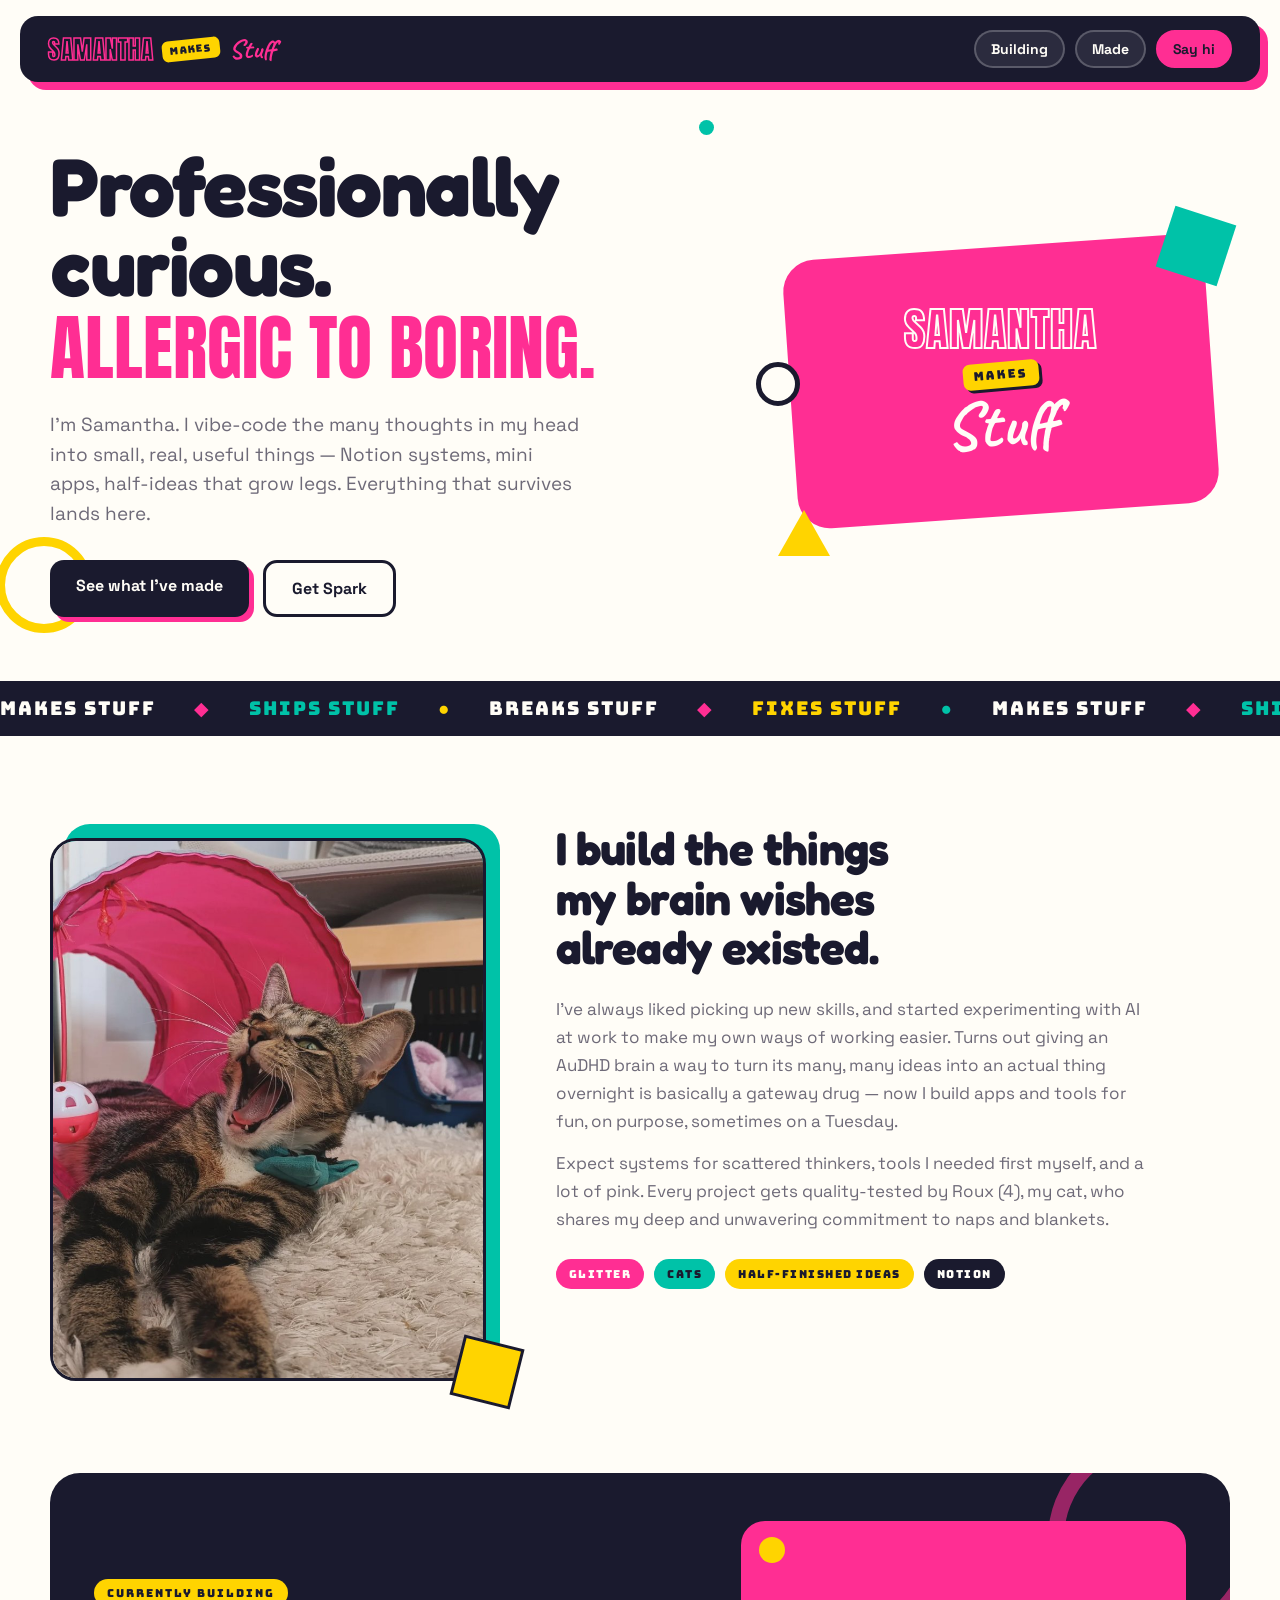
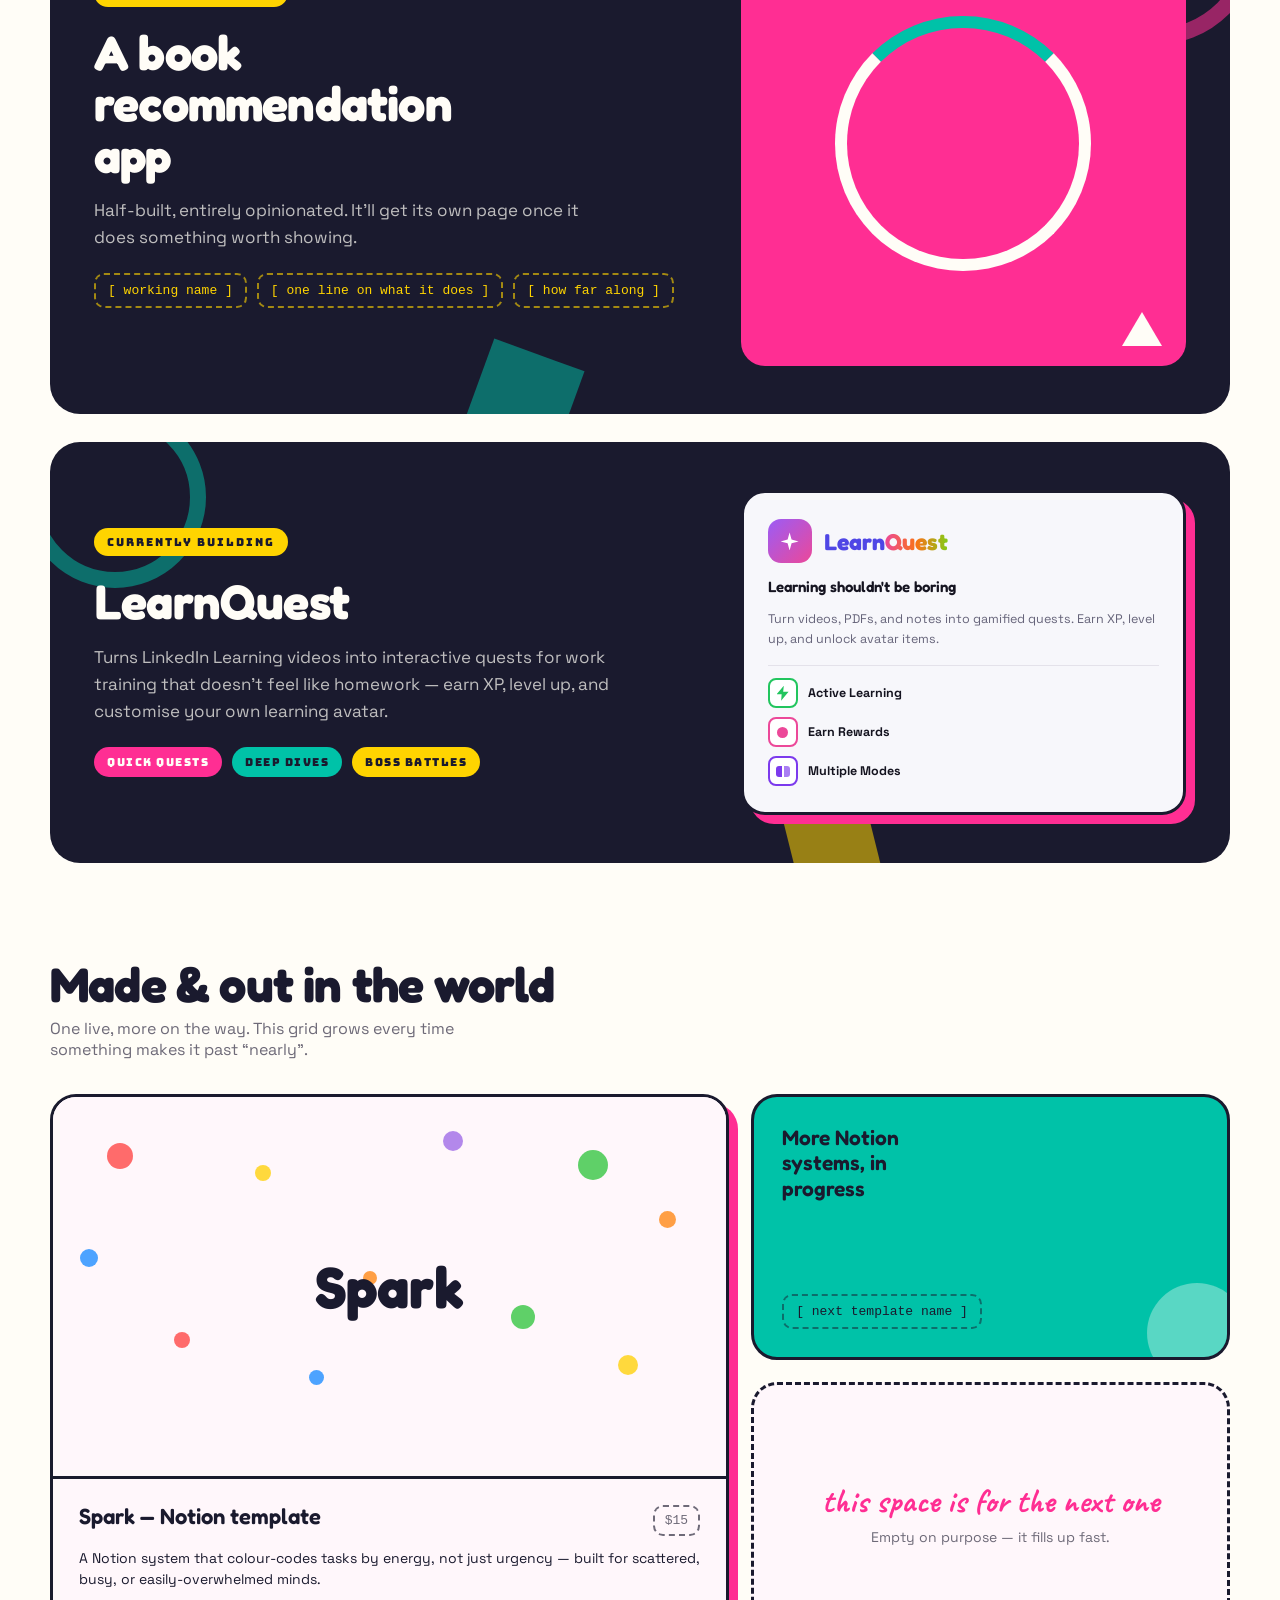
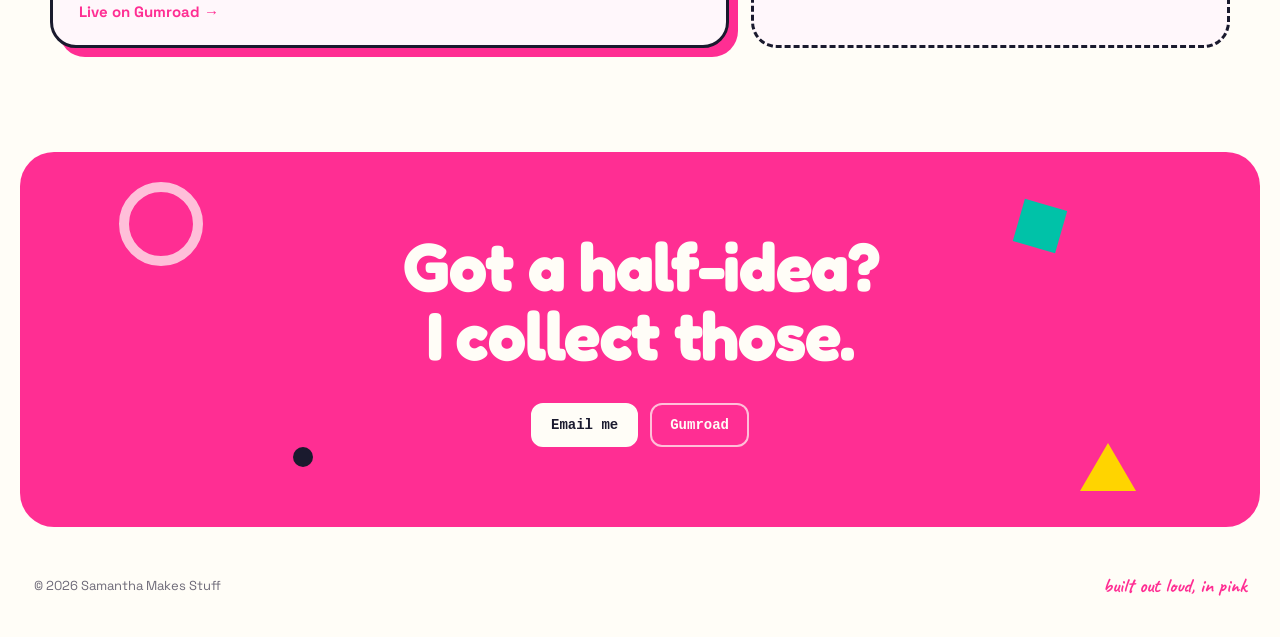
==== commit 38dc671a: "Put Email me and Gumroad links inline on one row Was stacked vertically with mismatched pill sizes; " ====
--- a/index.html
+++ b/index.html
@@ -379,7 +379,7 @@
   </script>
 
   <script type="__bundler/template">
-"<!DOCTYPE html>\n<html><head>\n<meta charset=\"utf-8\">\n<meta name=\"viewport\" content=\"width=device-width, initial-scale=1\">\n<script src=\"08575ed8-9628-44a2-86ce-f7f01e4230e6\"><\u002Fscript>\n<\u002Fhead>\n<body>\n<x-dc>\n<!-- @template name=\"Samantha Makes Stuff\" description=\"Personal brand homepage — Memphis\" -->\n<helmet>\n<link rel=\"preconnect\" href=\"https://fonts.googleapis.com\">\n<link rel=\"preconnect\" href=\"https://fonts.gstatic.com\" crossorigin=\"\">\n<style>/* vietnamese */\n@font-face {\n  font-family: 'Anton';\n  font-style: normal;\n  font-weight: 400;\n  font-display: swap;\n  src: url(\"d43c68f9-50fd-4a11-a32a-d3c584ee22ac\") format('woff2');\n  unicode-range: U+0102-0103, U+0110-0111, U+0128-0129, U+0168-0169, U+01A0-01A1, U+01AF-01B0, U+0300-0301, U+0303-0304, U+0308-0309, U+0323, U+0329, U+1EA0-1EF9, U+20AB;\n}\n/* latin-ext */\n@font-face {\n  font-family: 'Anton';\n  font-style: normal;\n  font-weight: 400;\n  font-display: swap;\n  src: url(\"63121fc5-0390-431b-96f2-840fbc02ce2a\") format('woff2');\n  unicode-range: U+0100-02BA, U+02BD-02C5, U+02C7-02CC, U+02CE-02D7, U+02DD-02FF, U+0304, U+0308, U+0329, U+1D00-1DBF, U+1E00-1E9F, U+1EF2-1EFF, U+2020, U+20A0-20AB, U+20AD-20C0, U+2113, U+2C60-2C7F, U+A720-A7FF;\n}\n/* latin */\n@font-face {\n  font-family: 'Anton';\n  font-style: normal;\n  font-weight: 400;\n  font-display: swap;\n  src: url(\"a0e6bfe2-d0eb-470e-ae23-974810c59546\") format('woff2');\n  unicode-range: U+0000-00FF, U+0131, U+0152-0153, U+02BB-02BC, U+02C6, U+02DA, U+02DC, U+0304, U+0308, U+0329, U+2000-206F, U+20AC, U+2122, U+2191, U+2193, U+2212, U+2215, U+FEFF, U+FFFD;\n}\n/* vietnamese */\n@font-face {\n  font-family: 'Bungee';\n  font-style: normal;\n  font-weight: 400;\n  font-display: swap;\n  src: url(\"1ae408f6-b85d-4f98-b080-f7ba618ab0c3\") format('woff2');\n  unicode-range: U+0102-0103, U+0110-0111, U+0128-0129, U+0168-0169, U+01A0-01A1, U+01AF-01B0, U+0300-0301, U+0303-0304, U+0308-0309, U+0323, U+0329, U+1EA0-1EF9, U+20AB;\n}\n/* latin-ext */\n@font-face {\n  font-family: 'Bungee';\n  font-style: normal;\n  font-weight: 400;\n  font-display: swap;\n  src: url(\"d3392a63-1aae-4944-ab69-a68764c824a3\") format('woff2');\n  unicode-range: U+0100-02BA, U+02BD-02C5, U+02C7-02CC, U+02CE-02D7, U+02DD-02FF, U+0304, U+0308, U+0329, U+1D00-1DBF, U+1E00-1E9F, U+1EF2-1EFF, U+2020, U+20A0-20AB, U+20AD-20C0, U+2113, U+2C60-2C7F, U+A720-A7FF;\n}\n/* latin */\n@font-face {\n  font-family: 'Bungee';\n  font-style: normal;\n  font-weight: 400;\n  font-display: swap;\n  src: url(\"fb367b05-fc78-4618-9163-e3370a7e6fa1\") format('woff2');\n  unicode-range: U+0000-00FF, U+0131, U+0152-0153, U+02BB-02BC, U+02C6, U+02DA, U+02DC, U+0304, U+0308, U+0329, U+2000-206F, U+20AC, U+2122, U+2191, U+2193, U+2212, U+2215, U+FEFF, U+FFFD;\n}\n/* cyrillic-ext */\n@font-face {\n  font-family: 'Caveat';\n  font-style: normal;\n  font-weight: 700;\n  font-display: swap;\n  src: url(\"4d5abf99-9508-429a-9698-b0e1ae993edf\") format('woff2');\n  unicode-range: U+0460-052F, U+1C80-1C8A, U+20B4, U+2DE0-2DFF, U+A640-A69F, U+FE2E-FE2F;\n}\n/* cyrillic */\n@font-face {\n  font-family: 'Caveat';\n  font-style: normal;\n  font-weight: 700;\n  font-display: swap;\n  src: url(\"90f2dda9-68b7-4e2f-ad42-26a1dbaf24e8\") format('woff2');\n  unicode-range: U+0301, U+0400-045F, U+0490-0491, U+04B0-04B1, U+2116;\n}\n/* latin-ext */\n@font-face {\n  font-family: 'Caveat';\n  font-style: normal;\n  font-weight: 700;\n  font-display: swap;\n  src: url(\"4cfaece8-dea0-4c3e-b050-14e0961060f9\") format('woff2');\n  unicode-range: U+0100-02BA, U+02BD-02C5, U+02C7-02CC, U+02CE-02D7, U+02DD-02FF, U+0304, U+0308, U+0329, U+1D00-1DBF, U+1E00-1E9F, U+1EF2-1EFF, U+2020, U+20A0-20AB, U+20AD-20C0, U+2113, U+2C60-2C7F, U+A720-A7FF;\n}\n/* latin */\n@font-face {\n  font-family: 'Caveat';\n  font-style: normal;\n  font-weight: 700;\n  font-display: swap;\n  src: url(\"ee22536f-a3dc-4cc4-acf6-cd1a47b9faaa\") format('woff2');\n  unicode-range: U+0000-00FF, U+0131, U+0152-0153, U+02BB-02BC, U+02C6, U+02DA, U+02DC, U+0304, U+0308, U+0329, U+2000-206F, U+20AC, U+2122, U+2191, U+2193, U+2212, U+2215, U+FEFF, U+FFFD;\n}\n/* hebrew */\n@font-face {\n  font-family: 'Fredoka';\n  font-style: normal;\n  font-weight: 500;\n  font-stretch: 100%;\n  font-display: swap;\n  src: url(\"c0a01484-11f9-47d6-8db9-295a452ccae8\") format('woff2');\n  unicode-range: U+0307-0308, U+0590-05FF, U+200C-2010, U+20AA, U+25CC, U+FB1D-FB4F;\n}\n/* latin-ext */\n@font-face {\n  font-family: 'Fredoka';\n  font-style: normal;\n  font-weight: 500;\n  font-stretch: 100%;\n  font-display: swap;\n  src: url(\"8609b791-7564-44dc-885a-29dff1a4e8ac\") format('woff2');\n  unicode-range: U+0100-02BA, U+02BD-02C5, U+02C7-02CC, U+02CE-02D7, U+02DD-02FF, U+0304, U+0308, U+0329, U+1D00-1DBF, U+1E00-1E9F, U+1EF2-1EFF, U+2020, U+20A0-20AB, U+20AD-20C0, U+2113, U+2C60-2C7F, U+A720-A7FF;\n}\n/* latin */\n@font-face {\n  font-family: 'Fredoka';\n  font-style: normal;\n  font-weight: 500;\n  font-stretch: 100%;\n  font-display: swap;\n  src: url(\"3f81d0e0-80c0-4595-9c06-816cf2901abe\") format('woff2');\n  unicode-range: U+0000-00FF, U+0131, U+0152-0153, U+02BB-02BC, U+02C6, U+02DA, U+02DC, U+0304, U+0308, U+0329, U+2000-206F, U+20AC, U+2122, U+2191, U+2193, U+2212, U+2215, U+FEFF, U+FFFD;\n}\n/* hebrew */\n@font-face {\n  font-family: 'Fredoka';\n  font-style: normal;\n  font-weight: 600;\n  font-stretch: 100%;\n  font-display: swap;\n  src: url(\"c0a01484-11f9-47d6-8db9-295a452ccae8\") format('woff2');\n  unicode-range: U+0307-0308, U+0590-05FF, U+200C-2010, U+20AA, U+25CC, U+FB1D-FB4F;\n}\n/* latin-ext */\n@font-face {\n  font-family: 'Fredoka';\n  font-style: normal;\n  font-weight: 600;\n  font-stretch: 100%;\n  font-display: swap;\n  src: url(\"8609b791-7564-44dc-885a-29dff1a4e8ac\") format('woff2');\n  unicode-range: U+0100-02BA, U+02BD-02C5, U+02C7-02CC, U+02CE-02D7, U+02DD-02FF, U+0304, U+0308, U+0329, U+1D00-1DBF, U+1E00-1E9F, U+1EF2-1EFF, U+2020, U+20A0-20AB, U+20AD-20C0, U+2113, U+2C60-2C7F, U+A720-A7FF;\n}\n/* latin */\n@font-face {\n  font-family: 'Fredoka';\n  font-style: normal;\n  font-weight: 600;\n  font-stretch: 100%;\n  font-display: swap;\n  src: url(\"3f81d0e0-80c0-4595-9c06-816cf2901abe\") format('woff2');\n  unicode-range: U+0000-00FF, U+0131, U+0152-0153, U+02BB-02BC, U+02C6, U+02DA, U+02DC, U+0304, U+0308, U+0329, U+2000-206F, U+20AC, U+2122, U+2191, U+2193, U+2212, U+2215, U+FEFF, U+FFFD;\n}\n/* hebrew */\n@font-face {\n  font-family: 'Fredoka';\n  font-style: normal;\n  font-weight: 700;\n  font-stretch: 100%;\n  font-display: swap;\n  src: url(\"c0a01484-11f9-47d6-8db9-295a452ccae8\") format('woff2');\n  unicode-range: U+0307-0308, U+0590-05FF, U+200C-2010, U+20AA, U+25CC, U+FB1D-FB4F;\n}\n/* latin-ext */\n@font-face {\n  font-family: 'Fredoka';\n  font-style: normal;\n  font-weight: 700;\n  font-stretch: 100%;\n  font-display: swap;\n  src: url(\"8609b791-7564-44dc-885a-29dff1a4e8ac\") format('woff2');\n  unicode-range: U+0100-02BA, U+02BD-02C5, U+02C7-02CC, U+02CE-02D7, U+02DD-02FF, U+0304, U+0308, U+0329, U+1D00-1DBF, U+1E00-1E9F, U+1EF2-1EFF, U+2020, U+20A0-20AB, U+20AD-20C0, U+2113, U+2C60-2C7F, U+A720-A7FF;\n}\n/* latin */\n@font-face {\n  font-family: 'Fredoka';\n  font-style: normal;\n  font-weight: 700;\n  font-stretch: 100%;\n  font-display: swap;\n  src: url(\"3f81d0e0-80c0-4595-9c06-816cf2901abe\") format('woff2');\n  unicode-range: U+0000-00FF, U+0131, U+0152-0153, U+02BB-02BC, U+02C6, U+02DA, U+02DC, U+0304, U+0308, U+0329, U+2000-206F, U+20AC, U+2122, U+2191, U+2193, U+2212, U+2215, U+FEFF, U+FFFD;\n}\n/* vietnamese */\n@font-face {\n  font-family: 'Space Grotesk';\n  font-style: normal;\n  font-weight: 400;\n  font-display: swap;\n  src: url(\"2325ba12-5d12-4b83-98d0-2e689e915b00\") format('woff2');\n  unicode-range: U+0102-0103, U+0110-0111, U+0128-0129, U+0168-0169, U+01A0-01A1, U+01AF-01B0, U+0300-0301, U+0303-0304, U+0308-0309, U+0323, U+0329, U+1EA0-1EF9, U+20AB;\n}\n/* latin-ext */\n@font-face {\n  font-family: 'Space Grotesk';\n  font-style: normal;\n  font-weight: 400;\n  font-display: swap;\n  src: url(\"da0f9ac1-b542-4ae3-aa12-4b7069226309\") format('woff2');\n  unicode-range: U+0100-02BA, U+02BD-02C5, U+02C7-02CC, U+02CE-02D7, U+02DD-02FF, U+0304, U+0308, U+0329, U+1D00-1DBF, U+1E00-1E9F, U+1EF2-1EFF, U+2020, U+20A0-20AB, U+20AD-20C0, U+2113, U+2C60-2C7F, U+A720-A7FF;\n}\n/* latin */\n@font-face {\n  font-family: 'Space Grotesk';\n  font-style: normal;\n  font-weight: 400;\n  font-display: swap;\n  src: url(\"ef9af67d-1e53-4583-891a-b8fffaa7906a\") format('woff2');\n  unicode-range: U+0000-00FF, U+0131, U+0152-0153, U+02BB-02BC, U+02C6, U+02DA, U+02DC, U+0304, U+0308, U+0329, U+2000-206F, U+20AC, U+2122, U+2191, U+2193, U+2212, U+2215, U+FEFF, U+FFFD;\n}\n/* vietnamese */\n@font-face {\n  font-family: 'Space Grotesk';\n  font-style: normal;\n  font-weight: 500;\n  font-display: swap;\n  src: url(\"2325ba12-5d12-4b83-98d0-2e689e915b00\") format('woff2');\n  unicode-range: U+0102-0103, U+0110-0111, U+0128-0129, U+0168-0169, U+01A0-01A1, U+01AF-01B0, U+0300-0301, U+0303-0304, U+0308-0309, U+0323, U+0329, U+1EA0-1EF9, U+20AB;\n}\n/* latin-ext */\n@font-face {\n  font-family: 'Space Grotesk';\n  font-style: normal;\n  font-weight: 500;\n  font-display: swap;\n  src: url(\"da0f9ac1-b542-4ae3-aa12-4b7069226309\") format('woff2');\n  unicode-range: U+0100-02BA, U+02BD-02C5, U+02C7-02CC, U+02CE-02D7, U+02DD-02FF, U+0304, U+0308, U+0329, U+1D00-1DBF, U+1E00-1E9F, U+1EF2-1EFF, U+2020, U+20A0-20AB, U+20AD-20C0, U+2113, U+2C60-2C7F, U+A720-A7FF;\n}\n/* latin */\n@font-face {\n  font-family: 'Space Grotesk';\n  font-style: normal;\n  font-weight: 500;\n  font-display: swap;\n  src: url(\"ef9af67d-1e53-4583-891a-b8fffaa7906a\") format('woff2');\n  unicode-range: U+0000-00FF, U+0131, U+0152-0153, U+02BB-02BC, U+02C6, U+02DA, U+02DC, U+0304, U+0308, U+0329, U+2000-206F, U+20AC, U+2122, U+2191, U+2193, U+2212, U+2215, U+FEFF, U+FFFD;\n}\n/* vietnamese */\n@font-face {\n  font-family: 'Space Grotesk';\n  font-style: normal;\n  font-weight: 700;\n  font-display: swap;\n  src: url(\"2325ba12-5d12-4b83-98d0-2e689e915b00\") format('woff2');\n  unicode-range: U+0102-0103, U+0110-0111, U+0128-0129, U+0168-0169, U+01A0-01A1, U+01AF-01B0, U+0300-0301, U+0303-0304, U+0308-0309, U+0323, U+0329, U+1EA0-1EF9, U+20AB;\n}\n/* latin-ext */\n@font-face {\n  font-family: 'Space Grotesk';\n  font-style: normal;\n  font-weight: 700;\n  font-display: swap;\n  src: url(\"da0f9ac1-b542-4ae3-aa12-4b7069226309\") format('woff2');\n  unicode-range: U+0100-02BA, U+02BD-02C5, U+02C7-02CC, U+02CE-02D7, U+02DD-02FF, U+0304, U+0308, U+0329, U+1D00-1DBF, U+1E00-1E9F, U+1EF2-1EFF, U+2020, U+20A0-20AB, U+20AD-20C0, U+2113, U+2C60-2C7F, U+A720-A7FF;\n}\n/* latin */\n@font-face {\n  font-family: 'Space Grotesk';\n  font-style: normal;\n  font-weight: 700;\n  font-display: swap;\n  src: url(\"ef9af67d-1e53-4583-891a-b8fffaa7906a\") format('woff2');\n  unicode-range: U+0000-00FF, U+0131, U+0152-0153, U+02BB-02BC, U+02C6, U+02DA, U+02DC, U+0304, U+0308, U+0329, U+2000-206F, U+20AC, U+2122, U+2191, U+2193, U+2212, U+2215, U+FEFF, U+FFFD;\n}\n<\u002Fstyle>\n<style>\nbody{margin:0;background:#FFFDF7}\na{color:#FF2E93}\na:hover{color:#1A1A2E}\n@keyframes sms-marquee{from{transform:translate3d(0,0,0)}to{transform:translate3d(-50%,0,0)}}\n@keyframes sms-drift{0%,100%{transform:translate3d(0,0,0) rotate(0deg)}50%{transform:translate3d(0,-14px,0) rotate(8deg)}}\n@keyframes sms-spin{to{transform:rotate(360deg)}}\n@keyframes sms-rise{from{opacity:0;transform:translate3d(0,22px,0)}to{opacity:1;transform:translate3d(0,0,0)}}\n@media (prefers-reduced-motion:reduce){*{animation:none !important;transition:none !important}}\n@media (max-width:900px){\n#top{grid-template-columns:1fr !important;gap:36px !important;padding:40px 22px 28px !important}\n#top h1{font-size:clamp(34px,8.4vw,56px) !important;max-width:none !important}\n#top>div:last-child{min-height:250px !important}\n#about{grid-template-columns:1fr !important;gap:34px !important;padding:56px 22px 40px !important}\n#about>div:first-child{max-width:360px}\n#building{padding:24px 22px !important}\n#building>div{grid-template-columns:1fr !important;gap:30px !important;padding:34px 26px !important;border-radius:24px !important}\n#building>div>div:last-child{max-width:260px}\n#made{padding:56px 22px 20px !important}\n#made>div:last-of-type{grid-template-columns:1fr !important;gap:18px !important}\n#made>div:last-of-type>*{grid-column:auto !important}\n#hi{padding:56px 24px !important;margin:56px 14px 16px !important}\nheader{margin:14px 14px 0 !important;padding:14px 18px !important;box-shadow:5px 5px 0 var(--pink) !important}\nfooter{padding:22px !important}\n}\n<\u002Fstyle>\n<\u002Fhelmet>\n<div ref=\"{{ rootRef }}\" style=\"--pink:#FF2E93;--teal:#00C2A8;--yellow:#FFD400;--ink:#1A1A2E;--cream:#FFFDF7;--paper:#FFF7FB;--mute:#6E6A78;background:var(--cream);color:var(--ink);font-family:'Space Grotesk',sans-serif;overflow-x:hidden\">\n\n<header style=\"display:flex;align-items:center;justify-content:space-between;gap:24px;flex-wrap:wrap;background:var(--ink);padding:14px 28px;margin:16px 20px 0;border-radius:18px;box-shadow:8px 8px 0 var(--pink)\">\n<a href=\"#top\" style=\"display:inline-flex;align-items:center;gap:9px;text-decoration:none;white-space:nowrap\">\n<span style=\"font-family:Anton,sans-serif;font-size:25px;letter-spacing:.5px;text-transform:uppercase;color:transparent;-webkit-text-stroke:1.5px var(--pink)\">Samantha<\u002Fspan>\n<span style=\"font-family:Bungee,sans-serif;font-size:10px;letter-spacing:1.2px;color:var(--ink);background:var(--yellow);padding:4px 8px;border-radius:6px;transform:rotate(-6deg)\">MAKES<\u002Fspan>\n<span style=\"font-family:Caveat,cursive;font-weight:700;font-size:27px;color:var(--pink);line-height:1\">Stuff<\u002Fspan>\n<\u002Fa>\n<nav style=\"display:flex;gap:10px;flex-wrap:wrap\">\n<a href=\"#building\" style=\"white-space:nowrap;text-decoration:none;font-weight:700;font-size:14px;color:var(--cream);background:rgba(255,255,255,.08);border:2px solid rgba(255,255,255,.22);padding:8px 15px;border-radius:999px;transition:background-color 140ms cubic-bezier(.22,1,.36,1),color 140ms cubic-bezier(.22,1,.36,1)\" style-hover=\"background:var(--teal);color:var(--ink);border-color:var(--teal)\">Building<\u002Fa>\n<a href=\"#made\" style=\"white-space:nowrap;text-decoration:none;font-weight:700;font-size:14px;color:var(--cream);background:rgba(255,255,255,.08);border:2px solid rgba(255,255,255,.22);padding:8px 15px;border-radius:999px;transition:background-color 140ms cubic-bezier(.22,1,.36,1),color 140ms cubic-bezier(.22,1,.36,1)\" style-hover=\"background:var(--yellow);color:var(--ink);border-color:var(--yellow)\">Made<\u002Fa>\n<a href=\"#hi\" style=\"white-space:nowrap;text-decoration:none;font-weight:700;font-size:14px;color:var(--ink);background:var(--pink);border:2px solid var(--pink);padding:8px 15px;border-radius:999px;transition:background-color 140ms cubic-bezier(.22,1,.36,1)\" style-hover=\"background:var(--cream)\">Say hi<\u002Fa>\n<\u002Fnav>\n<\u002Fheader>\n\n<section id=\"top\" style=\"position:relative;max-width:1180px;margin:0 auto;padding:64px 28px 40px;display:grid;grid-template-columns:minmax(0,1.25fr) minmax(0,.85fr);gap:48px;align-items:center\">\n<div style=\"position:absolute;top:38px;right:44%;width:15px;height:15px;border-radius:50%;background:var(--teal)\"><\u002Fdiv>\n<div style=\"position:absolute;bottom:24px;left:-26px;width:78px;height:78px;border-radius:50%;border:9px solid var(--yellow);animation:sms-drift 9s ease-in-out infinite\"><\u002Fdiv>\n<div style=\"position:relative;animation:sms-rise 620ms cubic-bezier(.22,1,.36,1) both\">\n<h1 style=\"font-family:Fredoka,sans-serif;font-weight:700;font-size:clamp(44px,6.4vw,86px);line-height:.98;letter-spacing:-1.5px;margin:0;max-width:11ch;text-wrap:balance\">Professionally curious.<\u002Fh1>\n<p style=\"font-family:Anton,sans-serif;font-size:clamp(29px,5.6vw,76px);line-height:1;letter-spacing:0;text-transform:uppercase;color:var(--pink);margin:6px 0 0\">Allergic to boring.<\u002Fp>\n<p style=\"font-size:19px;line-height:1.55;color:var(--mute);max-width:46ch;margin:26px 0 0;text-wrap:pretty\">I’m Samantha. I vibe-code the many thoughts in my head into small, real, useful things — Notion systems, mini apps, half-ideas that grow legs. Everything that survives lands here.<\u002Fp>\n<div style=\"display:flex;gap:14px;flex-wrap:wrap;margin-top:32px\">\n<a href=\"#made\" style=\"white-space:nowrap;text-decoration:none;font-weight:700;font-size:16px;color:var(--cream);background:var(--ink);padding:15px 26px;border-radius:14px;box-shadow:5px 5px 0 var(--pink);transition:box-shadow 160ms cubic-bezier(.22,1,.36,1),transform 160ms cubic-bezier(.22,1,.36,1)\" style-hover=\"box-shadow:2px 2px 0 var(--pink);transform:translate3d(3px,3px,0)\">See what I’ve made<\u002Fa>\n<a href=\"#shop\" style=\"white-space:nowrap;text-decoration:none;font-weight:700;font-size:16px;color:var(--ink);background:transparent;padding:15px 26px;border-radius:14px;border:3px solid var(--ink);transition:background-color 160ms cubic-bezier(.22,1,.36,1),color 160ms cubic-bezier(.22,1,.36,1)\" style-hover=\"background:var(--yellow)\">Get Spark<\u002Fa>\n<\u002Fdiv>\n<\u002Fdiv>\n<div style=\"position:relative;display:flex;align-items:center;justify-content:center;min-height:320px\">\n<div style=\"position:absolute;inset:8% 4%;background:var(--pink);border-radius:32px;transform:rotate(-4deg)\"><\u002Fdiv>\n<div style=\"position:absolute;top:-8px;right:2px;width:64px;height:64px;background:var(--teal);transform:rotate(18deg);animation:sms-drift 7.5s ease-in-out infinite\"><\u002Fdiv>\n<div style=\"position:absolute;bottom:-14px;left:6px;width:0;height:0;border-left:26px solid transparent;border-right:26px solid transparent;border-bottom:46px solid var(--yellow)\"><\u002Fdiv>\n<div style=\"position:absolute;top:44%;left:-16px;width:34px;height:34px;border-radius:50%;background:var(--cream);border:5px solid var(--ink)\"><\u002Fdiv>\n<div style=\"position:relative;display:flex;flex-direction:column;align-items:center;gap:2px;padding:34px 26px\">\n<span style=\"font-family:Anton,sans-serif;font-size:clamp(30px,4vw,46px);letter-spacing:1px;text-transform:uppercase;color:transparent;-webkit-text-stroke:2px var(--cream);line-height:1.05\">Samantha<\u002Fspan>\n<span style=\"font-family:Bungee,sans-serif;font-size:12px;letter-spacing:2px;color:var(--ink);background:var(--yellow);padding:5px 11px;border-radius:7px;transform:rotate(-5deg);box-shadow:3px 3px 0 var(--ink);margin:6px 0 2px\">MAKES<\u002Fspan>\n<span style=\"font-family:Caveat,cursive;font-weight:700;font-size:clamp(44px,5.6vw,66px);color:var(--cream);line-height:1;transform:rotate(-3deg)\">Stuff<\u002Fspan>\n<\u002Fdiv>\n<\u002Fdiv>\n<\u002Fsection>\n\n<div style=\"background:var(--ink);padding:15px 0;overflow:hidden;white-space:nowrap;margin-top:24px\">\n<div style=\"display:inline-flex;gap:38px;align-items:center;font-family:Bungee,sans-serif;font-size:19px;letter-spacing:2px;color:var(--cream);animation:sms-marquee 26s linear infinite;will-change:transform;padding-right:38px\">\n<span>MAKES STUFF<\u002Fspan><span style=\"color:var(--pink)\">◆<\u002Fspan><span style=\"color:var(--teal)\">SHIPS STUFF<\u002Fspan><span style=\"color:var(--yellow)\">●<\u002Fspan><span>BREAKS STUFF<\u002Fspan><span style=\"color:var(--pink)\">◆<\u002Fspan><span style=\"color:var(--yellow)\">FIXES STUFF<\u002Fspan><span style=\"color:var(--teal)\">●<\u002Fspan>\n<span>MAKES STUFF<\u002Fspan><span style=\"color:var(--pink)\">◆<\u002Fspan><span style=\"color:var(--teal)\">SHIPS STUFF<\u002Fspan><span style=\"color:var(--yellow)\">●<\u002Fspan><span>BREAKS STUFF<\u002Fspan><span style=\"color:var(--pink)\">◆<\u002Fspan><span style=\"color:var(--yellow)\">FIXES STUFF<\u002Fspan><span style=\"color:var(--teal)\">●<\u002Fspan>\n<span>MAKES STUFF<\u002Fspan><span style=\"color:var(--pink)\">◆<\u002Fspan><span style=\"color:var(--teal)\">SHIPS STUFF<\u002Fspan><span style=\"color:var(--yellow)\">●<\u002Fspan><span>BREAKS STUFF<\u002Fspan><span style=\"color:var(--pink)\">◆<\u002Fspan><span style=\"color:var(--yellow)\">FIXES STUFF<\u002Fspan><span style=\"color:var(--teal)\">●<\u002Fspan>\n<span>MAKES STUFF<\u002Fspan><span style=\"color:var(--pink)\">◆<\u002Fspan><span style=\"color:var(--teal)\">SHIPS STUFF<\u002Fspan><span style=\"color:var(--yellow)\">●<\u002Fspan><span>BREAKS STUFF<\u002Fspan><span style=\"color:var(--pink)\">◆<\u002Fspan><span style=\"color:var(--yellow)\">FIXES STUFF<\u002Fspan><span style=\"color:var(--teal)\">●<\u002Fspan>\n<\u002Fdiv>\n<\u002Fdiv>\n\n<section id=\"about\" style=\"max-width:1180px;margin:0 auto;padding:88px 28px 56px;display:grid;grid-template-columns:minmax(0,.8fr) minmax(0,1.2fr);gap:56px;align-items:start\">\n<div style=\"position:relative;padding:14px 14px 0 0\">\n<div style=\"position:absolute;top:0;right:0;bottom:14px;left:14px;background:var(--teal);border-radius:26px\"><\u002Fdiv>\n<div style=\"position:relative;aspect-ratio:4/5;border-radius:26px;border:3px solid var(--ink);background:var(--paper);overflow:hidden\">\n<img src=\"Roux.jpg\" alt=\"Samantha\u2019s cat Roux mid-yawn, poking out of a pink play tunnel\" style=\"width:100%;height:100%;object-fit:cover;display:block\"\/><\u002Fdiv>\n<div style=\"position:absolute;bottom:-22px;right:-18px;width:56px;height:56px;background:var(--yellow);transform:rotate(14deg);border:3px solid var(--ink)\"><\u002Fdiv>\n<\u002Fdiv>\n<div>\n<h2 style=\"font-family:Fredoka,sans-serif;font-weight:700;font-size:clamp(30px,3.6vw,46px);line-height:1.08;letter-spacing:-.8px;margin:0;max-width:18ch;text-wrap:balance\">I build the things my brain wishes already existed.<\u002Fh2>\n<p style=\"font-size:17px;line-height:1.65;color:var(--mute);max-width:54ch;margin:22px 0 0;text-wrap:pretty\">I’ve always liked picking up new skills, and started experimenting with AI at work to make my own ways of working easier. Turns out giving an AuDHD brain a way to turn its many, many ideas into an actual thing overnight is basically a gateway drug — now I build apps and tools for fun, on purpose, sometimes on a Tuesday.<\u002Fp>\n<p style=\"font-size:17px;line-height:1.65;color:var(--mute);max-width:54ch;margin:14px 0 0;text-wrap:pretty\">Expect systems for scattered thinkers, tools I needed first myself, and a lot of pink. Every project gets quality-tested by Roux (4), my cat, who shares my deep and unwavering commitment to naps and blankets.<\u002Fp>\n<div style=\"display:flex;gap:10px;flex-wrap:wrap;margin-top:26px\">\n<span style=\"font-family:Bungee,sans-serif;font-size:11px;letter-spacing:1.5px;background:var(--pink);color:var(--cream);padding:8px 13px;border-radius:999px\">GLITTER<\u002Fspan>\n<span style=\"font-family:Bungee,sans-serif;font-size:11px;letter-spacing:1.5px;background:var(--teal);color:var(--ink);padding:8px 13px;border-radius:999px\">CATS<\u002Fspan>\n<span style=\"font-family:Bungee,sans-serif;font-size:11px;letter-spacing:1.5px;background:var(--yellow);color:var(--ink);padding:8px 13px;border-radius:999px\">HALF-FINISHED IDEAS<\u002Fspan>\n<span style=\"font-family:Bungee,sans-serif;font-size:11px;letter-spacing:1.5px;background:var(--ink);color:var(--cream);padding:8px 13px;border-radius:999px\">NOTION<\u002Fspan>\n<\u002Fdiv>\n<\u002Fdiv>\n<\u002Fsection>\n\n<section id=\"building\" style=\"max-width:1180px;margin:0 auto;padding:36px 28px 24px\">\n<div style=\"position:relative;background:var(--ink);border-radius:30px;padding:48px 44px;overflow:hidden;display:grid;grid-template-columns:minmax(0,1.15fr) minmax(0,.85fr);gap:44px;align-items:center\">\n<div style=\"position:absolute;top:-40px;right:-30px;width:180px;height:180px;border-radius:50%;border:16px solid var(--pink);opacity:.55\"><\u002Fdiv>\n<div style=\"position:absolute;bottom:-34px;left:36%;width:96px;height:96px;background:var(--teal);transform:rotate(20deg);opacity:.5\"><\u002Fdiv>\n<div style=\"position:relative\">\n<span style=\"display:inline-flex;align-items:center;gap:9px;font-family:Bungee,sans-serif;font-size:11px;letter-spacing:2px;color:var(--ink);background:var(--yellow);padding:7px 13px;border-radius:999px\">CURRENTLY BUILDING<\u002Fspan>\n<h2 style=\"font-family:Fredoka,sans-serif;font-weight:700;font-size:clamp(30px,3.8vw,50px);line-height:1.05;letter-spacing:-.8px;color:var(--cream);margin:20px 0 0;max-width:15ch\">A book recommendation app<\u002Fh2>\n<p style=\"font-size:17px;line-height:1.6;color:rgba(255,253,247,.72);max-width:48ch;margin:16px 0 0;text-wrap:pretty\">Half-built, entirely opinionated. It’ll get its own page once it does something worth showing.<\u002Fp>\n<div style=\"display:flex;flex-wrap:wrap;gap:10px;margin-top:22px\">\n<span style=\"font-family:monospace;font-size:13px;color:var(--yellow);border:2px dashed rgba(255,212,0,.6);border-radius:10px;padding:8px 12px\">[ working name ]<\u002Fspan>\n<span style=\"font-family:monospace;font-size:13px;color:var(--yellow);border:2px dashed rgba(255,212,0,.6);border-radius:10px;padding:8px 12px\">[ one line on what it does ]<\u002Fspan>\n<span style=\"font-family:monospace;font-size:13px;color:var(--yellow);border:2px dashed rgba(255,212,0,.6);border-radius:10px;padding:8px 12px\">[ how far along ]<\u002Fspan>\n<\u002Fdiv>\n<\u002Fdiv>\n<div style=\"position:relative;aspect-ratio:1;border-radius:24px;background:var(--pink);display:flex;align-items:center;justify-content:center;overflow:hidden\">\n<div style=\"position:absolute;top:16px;left:18px;width:26px;height:26px;border-radius:50%;background:var(--yellow)\"><\u002Fdiv>\n<div style=\"position:absolute;bottom:20px;right:24px;width:0;height:0;border-left:20px solid transparent;border-right:20px solid transparent;border-bottom:34px solid var(--cream)\"><\u002Fdiv>\n<div style=\"width:52%;aspect-ratio:1;border-radius:50%;border:12px solid var(--cream);border-top-color:var(--teal);animation:sms-spin 5.5s linear infinite\"><\u002Fdiv>\n<\u002Fdiv>\n<\u002Fdiv>\n<div style=\"position:relative;background:var(--ink);border-radius:30px;padding:48px 44px;overflow:hidden;display:grid;grid-template-columns:minmax(0,1.15fr) minmax(0,.85fr);gap:44px;align-items:center;margin-top:28px\">\n<div style=\"position:absolute;top:-36px;left:-26px;width:150px;height:150px;border-radius:50%;border:16px solid var(--teal);opacity:.5\"><\u002Fdiv>\n<div style=\"position:absolute;bottom:-30px;right:30%;width:84px;height:84px;background:var(--yellow);transform:rotate(-14deg);opacity:.55\"><\u002Fdiv>\n<div style=\"position:relative\">\n<span style=\"display:inline-flex;align-items:center;gap:9px;font-family:Bungee,sans-serif;font-size:11px;letter-spacing:2px;color:var(--ink);background:var(--yellow);padding:7px 13px;border-radius:999px\">CURRENTLY BUILDING<\u002Fspan>\n<h2 style=\"font-family:Fredoka,sans-serif;font-weight:700;font-size:clamp(30px,3.8vw,50px);line-height:1.05;letter-spacing:-.8px;color:var(--cream);margin:20px 0 0;max-width:15ch\">LearnQuest<\u002Fh2>\n<p style=\"font-size:17px;line-height:1.6;color:rgba(255,253,247,.72);max-width:48ch;margin:16px 0 0;text-wrap:pretty\">Turns LinkedIn Learning videos into interactive quests for work training that doesn\u2019t feel like homework \u2014 earn XP, level up, and customise your own learning avatar.<\u002Fp>\n<div style=\"display:flex;flex-wrap:wrap;gap:10px;margin-top:22px\">\n<span style=\"font-family:Bungee,sans-serif;font-size:11px;letter-spacing:1.5px;background:var(--pink);color:var(--cream);padding:8px 13px;border-radius:999px\">QUICK QUESTS<\u002Fspan>\n<span style=\"font-family:Bungee,sans-serif;font-size:11px;letter-spacing:1.5px;background:var(--teal);color:var(--ink);padding:8px 13px;border-radius:999px\">DEEP DIVES<\u002Fspan>\n<span style=\"font-family:Bungee,sans-serif;font-size:11px;letter-spacing:1.5px;background:var(--yellow);color:var(--ink);padding:8px 13px;border-radius:999px\">BOSS BATTLES<\u002Fspan>\n<\u002Fdiv>\n<\u002Fdiv>\n<div style=\"position:relative;border-radius:24px;background:#F7F7FB;border:3px solid var(--ink);box-shadow:9px 9px 0 var(--pink);padding:26px 24px;display:flex;flex-direction:column;gap:14px\">\n<div style=\"display:flex;align-items:center;gap:12px\">\n<div style=\"width:44px;height:44px;border-radius:13px;background:linear-gradient(135deg,#9B5CF6,#EC4899);display:flex;align-items:center;justify-content:center;flex-shrink:0\">\n<div style=\"width:18px;height:18px;background:#fff;clip-path:polygon(50% 0%,61% 39%,100% 50%,61% 61%,50% 100%,39% 61%,0% 50%,39% 39%)\"><\u002Fdiv>\n<\u002Fdiv>\n<span style=\"font-family:Fredoka,ui-rounded,sans-serif;font-weight:700;font-size:23px;line-height:1\">\n<span style=\"color:#4F46E5\">Learn<\u002Fspan><span style=\"background:linear-gradient(90deg,#EC4899,#F97316,#84CC16);-webkit-background-clip:text;background-clip:text;color:transparent\">Quest<\u002Fspan>\n<\u002Fspan>\n<\u002Fdiv>\n<p style=\"font-family:Fredoka,ui-rounded,sans-serif;font-weight:600;font-size:15px;color:#151420;margin:0\">Learning shouldn't be boring<\u002Fp>\n<p style=\"font-size:12.5px;line-height:1.55;color:#66647a;margin:0\">Turn videos, PDFs, and notes into gamified quests. Earn XP, level up, and unlock avatar items.<\u002Fp>\n<div style=\"display:flex;flex-direction:column;gap:9px;margin-top:2px;padding-top:12px;border-top:1px solid #e4e2ea\">\n<div style=\"display:flex;align-items:center;gap:10px\">\n<span style=\"width:26px;height:26px;border-radius:8px;background:#fff;border:2px solid #22C55E;display:flex;align-items:center;justify-content:center;flex-shrink:0\"><span style=\"width:12px;height:15px;background:#22C55E;clip-path:polygon(60% 0%,0% 58%,42% 58%,38% 100%,100% 40%,55% 40%)\"><\u002Fspan><\u002Fspan>\n<span style=\"font-size:12.5px;font-weight:600;color:#151420\">Active Learning<\u002Fspan>\n<\u002Fdiv>\n<div style=\"display:flex;align-items:center;gap:10px\">\n<span style=\"width:26px;height:26px;border-radius:8px;background:#fff;border:2px solid #EC4899;display:flex;align-items:center;justify-content:center;flex-shrink:0\"><span style=\"width:11px;height:11px;border-radius:50%;background:#EC4899\"><\u002Fspan><\u002Fspan>\n<span style=\"font-size:12.5px;font-weight:600;color:#151420\">Earn Rewards<\u002Fspan>\n<\u002Fdiv>\n<div style=\"display:flex;align-items:center;gap:10px\">\n<span style=\"width:26px;height:26px;border-radius:8px;background:#fff;border:2px solid #7C3AED;display:flex;align-items:center;justify-content:center;flex-shrink:0\"><span style=\"display:flex;gap:2px;width:14px;height:11px\"><span style=\"flex:1;background:#7C3AED;border-radius:3px 0 0 3px\"><\u002Fspan><span style=\"flex:1;background:#7C3AED;border-radius:0 3px 3px 0;opacity:.65\"><\u002Fspan><\u002Fspan><\u002Fspan>\n<span style=\"font-size:12.5px;font-weight:600;color:#151420\">Multiple Modes<\u002Fspan>\n<\u002Fdiv>\n<\u002Fdiv>\n<\u002Fdiv>\n<\u002Fdiv>\n<\u002Fsection>\n\n<section id=\"made\" style=\"max-width:1180px;margin:0 auto;padding:72px 28px 24px\">\n<h2 style=\"font-family:Fredoka,sans-serif;font-weight:700;font-size:clamp(30px,3.8vw,50px);line-height:1.05;letter-spacing:-.8px;margin:0 0 8px\">Made &amp; out in the world<\u002Fh2>\n<p style=\"font-size:16px;color:var(--mute);margin:0 0 34px;max-width:48ch\">One live, more on the way. This grid grows every time something makes it past “nearly”.<\u002Fp>\n<div style=\"display:grid;grid-template-columns:repeat(12,1fr);gap:22px\">\n<a id=\"shop\" href=\"https://samanthamakesstuff.gumroad.com/l/notion-spark\" target=\"_blank\" rel=\"noopener\" style=\"grid-column:span 7;text-decoration:none;color:var(--ink);background:var(--paper);border:3px solid var(--ink);border-radius:26px;overflow:hidden;display:flex;flex-direction:column;box-shadow:9px 9px 0 var(--pink);transition:box-shadow 180ms cubic-bezier(.22,1,.36,1),transform 180ms cubic-bezier(.22,1,.36,1)\" style-hover=\"box-shadow:3px 3px 0 var(--pink);transform:translate3d(6px,6px,0)\">\n<div style=\"position:relative;aspect-ratio:16/9;background:var(--paper);display:flex;align-items:center;justify-content:center;overflow:hidden;border-bottom:3px solid var(--ink)\">\n<div style=\"position:absolute;top:12%;left:8%;width:26px;height:26px;border-radius:50%;background:#FF6B6B\"><\u002Fdiv>\n<div style=\"position:absolute;top:18%;left:30%;width:16px;height:16px;border-radius:50%;background:#FFD93D\"><\u002Fdiv>\n<div style=\"position:absolute;top:9%;left:58%;width:20px;height:20px;border-radius:50%;background:#B388EB\"><\u002Fdiv>\n<div style=\"position:absolute;top:14%;left:78%;width:30px;height:30px;border-radius:50%;background:#5FD068\"><\u002Fdiv>\n<div style=\"position:absolute;top:40%;left:4%;width:18px;height:18px;border-radius:50%;background:#4DA3FF\"><\u002Fdiv>\n<div style=\"position:absolute;top:46%;left:46%;width:14px;height:14px;border-radius:50%;background:#FF9F45\"><\u002Fdiv>\n<div style=\"position:absolute;top:55%;left:68%;width:24px;height:24px;border-radius:50%;background:#5FD068\"><\u002Fdiv>\n<div style=\"position:absolute;top:62%;left:18%;width:16px;height:16px;border-radius:50%;background:#FF6B6B\"><\u002Fdiv>\n<div style=\"position:absolute;top:68%;left:84%;width:20px;height:20px;border-radius:50%;background:#FFD93D\"><\u002Fdiv>\n<div style=\"position:absolute;top:72%;left:38%;width:15px;height:15px;border-radius:50%;background:#4DA3FF\"><\u002Fdiv>\n<div style=\"position:absolute;top:30%;left:90%;width:17px;height:17px;border-radius:50%;background:#FF9F45\"><\u002Fdiv>\n<span style=\"position:relative;font-family:Fredoka,sans-serif;font-weight:700;font-size:clamp(34px,5vw,58px);color:var(--ink)\">Spark<\u002Fspan>\n<\u002Fdiv>\n<div style=\"padding:24px 26px;display:flex;flex-direction:column;gap:12px\">\n<div style=\"display:flex;align-items:baseline;justify-content:space-between;gap:16px;flex-wrap:wrap\">\n<p style=\"font-family:Fredoka,sans-serif;font-weight:600;font-size:22px;margin:0\">Spark — Notion template<\u002Fp>\n<span style=\"font-family:monospace;font-size:13px;color:var(--mute);border:2px dashed var(--mute);border-radius:10px;padding:6px 10px;font-variant-numeric:tabular-nums\">$15<\u002Fspan>\n<\u002Fdiv>\n<span style=\"font-size:14px;color:var(--ink);line-height:1.5\">A Notion system that colour-codes tasks by energy, not just urgency — built for scattered, busy, or easily-overwhelmed minds.<\u002Fspan>\n<span style=\"font-weight:700;font-size:15px;color:var(--pink)\">Live on Gumroad →<\u002Fspan>\n<\u002Fdiv>\n<\u002Fa>\n<div style=\"grid-column:span 5;display:flex;flex-direction:column;gap:22px\">\n<div style=\"flex:1;background:var(--teal);border:3px solid var(--ink);border-radius:26px;padding:28px;display:flex;flex-direction:column;justify-content:space-between;gap:20px;min-height:180px;position:relative;overflow:hidden\">\n<div style=\"position:absolute;bottom:-26px;right:-20px;width:100px;height:100px;border-radius:50%;background:var(--cream);opacity:.35\"><\u002Fdiv>\n<p style=\"font-family:Fredoka,sans-serif;font-weight:600;font-size:21px;line-height:1.2;margin:0;position:relative;max-width:16ch\">More Notion systems, in progress<\u002Fp>\n<span style=\"position:relative;font-family:monospace;font-size:13px;color:var(--ink);border:2px dashed rgba(26,26,46,.5);border-radius:10px;padding:8px 12px;align-self:flex-start\">[ next template name ]<\u002Fspan>\n<\u002Fdiv>\n<div style=\"flex:1;background:var(--paper);border:3px dashed var(--ink);border-radius:26px;padding:28px;display:flex;flex-direction:column;justify-content:center;gap:10px;min-height:180px;text-align:center\">\n<p style=\"font-family:Caveat,cursive;font-weight:700;font-size:34px;color:var(--pink);margin:0;line-height:1\">this space is for the next one<\u002Fp>\n<p style=\"font-size:14px;color:var(--mute);margin:0\">Empty on purpose — it fills up fast.<\u002Fp>\n<\u002Fdiv>\n<\u002Fdiv>\n<\u002Fdiv>\n<\u002Fsection>\n\n<section id=\"hi\" style=\"position:relative;margin:80px 20px 20px;background:var(--pink);border-radius:34px;padding:80px 40px;overflow:hidden;text-align:center\">\n<div style=\"position:absolute;top:30px;left:8%;width:64px;height:64px;border-radius:50%;border:10px solid var(--cream);opacity:.7\"><\u002Fdiv>\n<div style=\"position:absolute;bottom:36px;right:10%;width:0;height:0;border-left:28px solid transparent;border-right:28px solid transparent;border-bottom:48px solid var(--yellow)\"><\u002Fdiv>\n<div style=\"position:absolute;top:52px;right:16%;width:44px;height:44px;background:var(--teal);transform:rotate(16deg)\"><\u002Fdiv>\n<div style=\"position:absolute;bottom:60px;left:22%;width:20px;height:20px;border-radius:50%;background:var(--ink)\"><\u002Fdiv>\n<h2 style=\"position:relative;font-family:Fredoka,sans-serif;font-weight:700;font-size:clamp(34px,5.4vw,68px);line-height:1.02;letter-spacing:-1.2px;color:var(--cream);margin:0 auto;max-width:16ch;text-wrap:balance\">Got a half-idea? I collect those.<\u002Fh2>\n<div style=\"position:relative;display:flex;flex-direction:column;align-items:center;gap:14px;margin-top:32px\">\n<a href=\"mailto:samanthamakesstufff@proton.me\" style=\"font-family:monospace;font-size:14px;font-weight:700;color:var(--ink);background:var(--cream);border:2px solid var(--cream);border-radius:12px;padding:12px 18px;text-decoration:none;transition:background-color 140ms cubic-bezier(.22,1,.36,1),color 140ms cubic-bezier(.22,1,.36,1)\" style-hover=\"background:var(--ink);color:var(--cream)\">Email me<\u002Fa>\n<div style=\"display:flex;gap:10px;flex-wrap:wrap;justify-content:center\">\n<a href=\"https://samanthamakesstuff.gumroad.com/\" target=\"_blank\" rel=\"noopener\" style=\"font-family:monospace;font-size:13px;font-weight:700;color:var(--cream);border:2px solid rgba(255,253,247,.7);border-radius:10px;padding:9px 14px;text-decoration:none;transition:background-color 140ms cubic-bezier(.22,1,.36,1),color 140ms cubic-bezier(.22,1,.36,1)\" style-hover=\"background:var(--cream);color:var(--ink)\">Gumroad<\u002Fa>\n<\u002Fdiv>\n<\u002Fdiv>\n<\u002Fsection>\n\n\n<footer style=\"display:flex;align-items:center;justify-content:space-between;gap:16px;flex-wrap:wrap;padding:26px 34px 40px;font-size:13px;color:var(--mute)\">\n<span>© 2026 Samantha Makes Stuff<\u002Fspan>\n<span style=\"display:flex;align-items:center;gap:18px\"><span style=\"font-family:Caveat,cursive;font-weight:700;font-size:20px;color:var(--pink)\">built out loud, in pink<\u002Fspan><\u002Fspan>\n<\u002Ffooter>\n\n<\u002Fdiv>\n<\u002Fx-dc>\n<script type=\"text/x-dc\" data-dc-script=\"\" data-props=\"{&quot;accent&quot;:{&quot;editor&quot;:&quot;color&quot;,&quot;default&quot;:&quot;#FF2E93&quot;,&quot;tsType&quot;:&quot;string&quot;,&quot;options&quot;:[&quot;#FF2E93&quot;,&quot;#F5006B&quot;,&quot;#FF4FA3&quot;,&quot;#E6006E&quot;],&quot;section&quot;:&quot;Brand&quot;},&quot;marquee&quot;:{&quot;editor&quot;:&quot;boolean&quot;,&quot;default&quot;:true,&quot;tsType&quot;:&quot;boolean&quot;,&quot;section&quot;:&quot;Motion&quot;},&quot;showBlanks&quot;:{&quot;editor&quot;:&quot;boolean&quot;,&quot;default&quot;:true,&quot;tsType&quot;:&quot;boolean&quot;,&quot;section&quot;:&quot;Content&quot;}}\">\nclass Component extends DCLogic {\n  constructor(p) { super(p); this.rootRef = React.createRef(); }\n  componentDidMount() { this.apply(); }\n  componentDidUpdate() { this.apply(); }\n  apply() {\n    const el = this.rootRef.current;\n    if (!el) return;\n    const accent = this.props.accent || '#FF2E93';\n    el.style.setProperty('--pink', accent);\n    const marquee = el.querySelector('[style*=\"sms-marquee\"]');\n    if (marquee) marquee.style.animationPlayState = this.props.marquee === false ? 'paused' : 'running';\n    el.querySelectorAll('[style*=\"2px dashed\"]').forEach(n => {\n      n.style.display = this.props.showBlanks === false ? 'none' : '';\n    });\n  }\n  renderVals() { return { rootRef: this.rootRef }; }\n}\n<\u002Fscript>\n\n\n<\u002Fbody><\u002Fhtml>"
+"<!DOCTYPE html>\n<html><head>\n<meta charset=\"utf-8\">\n<meta name=\"viewport\" content=\"width=device-width, initial-scale=1\">\n<script src=\"08575ed8-9628-44a2-86ce-f7f01e4230e6\"><\u002Fscript>\n<\u002Fhead>\n<body>\n<x-dc>\n<!-- @template name=\"Samantha Makes Stuff\" description=\"Personal brand homepage — Memphis\" -->\n<helmet>\n<link rel=\"preconnect\" href=\"https://fonts.googleapis.com\">\n<link rel=\"preconnect\" href=\"https://fonts.gstatic.com\" crossorigin=\"\">\n<style>/* vietnamese */\n@font-face {\n  font-family: 'Anton';\n  font-style: normal;\n  font-weight: 400;\n  font-display: swap;\n  src: url(\"d43c68f9-50fd-4a11-a32a-d3c584ee22ac\") format('woff2');\n  unicode-range: U+0102-0103, U+0110-0111, U+0128-0129, U+0168-0169, U+01A0-01A1, U+01AF-01B0, U+0300-0301, U+0303-0304, U+0308-0309, U+0323, U+0329, U+1EA0-1EF9, U+20AB;\n}\n/* latin-ext */\n@font-face {\n  font-family: 'Anton';\n  font-style: normal;\n  font-weight: 400;\n  font-display: swap;\n  src: url(\"63121fc5-0390-431b-96f2-840fbc02ce2a\") format('woff2');\n  unicode-range: U+0100-02BA, U+02BD-02C5, U+02C7-02CC, U+02CE-02D7, U+02DD-02FF, U+0304, U+0308, U+0329, U+1D00-1DBF, U+1E00-1E9F, U+1EF2-1EFF, U+2020, U+20A0-20AB, U+20AD-20C0, U+2113, U+2C60-2C7F, U+A720-A7FF;\n}\n/* latin */\n@font-face {\n  font-family: 'Anton';\n  font-style: normal;\n  font-weight: 400;\n  font-display: swap;\n  src: url(\"a0e6bfe2-d0eb-470e-ae23-974810c59546\") format('woff2');\n  unicode-range: U+0000-00FF, U+0131, U+0152-0153, U+02BB-02BC, U+02C6, U+02DA, U+02DC, U+0304, U+0308, U+0329, U+2000-206F, U+20AC, U+2122, U+2191, U+2193, U+2212, U+2215, U+FEFF, U+FFFD;\n}\n/* vietnamese */\n@font-face {\n  font-family: 'Bungee';\n  font-style: normal;\n  font-weight: 400;\n  font-display: swap;\n  src: url(\"1ae408f6-b85d-4f98-b080-f7ba618ab0c3\") format('woff2');\n  unicode-range: U+0102-0103, U+0110-0111, U+0128-0129, U+0168-0169, U+01A0-01A1, U+01AF-01B0, U+0300-0301, U+0303-0304, U+0308-0309, U+0323, U+0329, U+1EA0-1EF9, U+20AB;\n}\n/* latin-ext */\n@font-face {\n  font-family: 'Bungee';\n  font-style: normal;\n  font-weight: 400;\n  font-display: swap;\n  src: url(\"d3392a63-1aae-4944-ab69-a68764c824a3\") format('woff2');\n  unicode-range: U+0100-02BA, U+02BD-02C5, U+02C7-02CC, U+02CE-02D7, U+02DD-02FF, U+0304, U+0308, U+0329, U+1D00-1DBF, U+1E00-1E9F, U+1EF2-1EFF, U+2020, U+20A0-20AB, U+20AD-20C0, U+2113, U+2C60-2C7F, U+A720-A7FF;\n}\n/* latin */\n@font-face {\n  font-family: 'Bungee';\n  font-style: normal;\n  font-weight: 400;\n  font-display: swap;\n  src: url(\"fb367b05-fc78-4618-9163-e3370a7e6fa1\") format('woff2');\n  unicode-range: U+0000-00FF, U+0131, U+0152-0153, U+02BB-02BC, U+02C6, U+02DA, U+02DC, U+0304, U+0308, U+0329, U+2000-206F, U+20AC, U+2122, U+2191, U+2193, U+2212, U+2215, U+FEFF, U+FFFD;\n}\n/* cyrillic-ext */\n@font-face {\n  font-family: 'Caveat';\n  font-style: normal;\n  font-weight: 700;\n  font-display: swap;\n  src: url(\"4d5abf99-9508-429a-9698-b0e1ae993edf\") format('woff2');\n  unicode-range: U+0460-052F, U+1C80-1C8A, U+20B4, U+2DE0-2DFF, U+A640-A69F, U+FE2E-FE2F;\n}\n/* cyrillic */\n@font-face {\n  font-family: 'Caveat';\n  font-style: normal;\n  font-weight: 700;\n  font-display: swap;\n  src: url(\"90f2dda9-68b7-4e2f-ad42-26a1dbaf24e8\") format('woff2');\n  unicode-range: U+0301, U+0400-045F, U+0490-0491, U+04B0-04B1, U+2116;\n}\n/* latin-ext */\n@font-face {\n  font-family: 'Caveat';\n  font-style: normal;\n  font-weight: 700;\n  font-display: swap;\n  src: url(\"4cfaece8-dea0-4c3e-b050-14e0961060f9\") format('woff2');\n  unicode-range: U+0100-02BA, U+02BD-02C5, U+02C7-02CC, U+02CE-02D7, U+02DD-02FF, U+0304, U+0308, U+0329, U+1D00-1DBF, U+1E00-1E9F, U+1EF2-1EFF, U+2020, U+20A0-20AB, U+20AD-20C0, U+2113, U+2C60-2C7F, U+A720-A7FF;\n}\n/* latin */\n@font-face {\n  font-family: 'Caveat';\n  font-style: normal;\n  font-weight: 700;\n  font-display: swap;\n  src: url(\"ee22536f-a3dc-4cc4-acf6-cd1a47b9faaa\") format('woff2');\n  unicode-range: U+0000-00FF, U+0131, U+0152-0153, U+02BB-02BC, U+02C6, U+02DA, U+02DC, U+0304, U+0308, U+0329, U+2000-206F, U+20AC, U+2122, U+2191, U+2193, U+2212, U+2215, U+FEFF, U+FFFD;\n}\n/* hebrew */\n@font-face {\n  font-family: 'Fredoka';\n  font-style: normal;\n  font-weight: 500;\n  font-stretch: 100%;\n  font-display: swap;\n  src: url(\"c0a01484-11f9-47d6-8db9-295a452ccae8\") format('woff2');\n  unicode-range: U+0307-0308, U+0590-05FF, U+200C-2010, U+20AA, U+25CC, U+FB1D-FB4F;\n}\n/* latin-ext */\n@font-face {\n  font-family: 'Fredoka';\n  font-style: normal;\n  font-weight: 500;\n  font-stretch: 100%;\n  font-display: swap;\n  src: url(\"8609b791-7564-44dc-885a-29dff1a4e8ac\") format('woff2');\n  unicode-range: U+0100-02BA, U+02BD-02C5, U+02C7-02CC, U+02CE-02D7, U+02DD-02FF, U+0304, U+0308, U+0329, U+1D00-1DBF, U+1E00-1E9F, U+1EF2-1EFF, U+2020, U+20A0-20AB, U+20AD-20C0, U+2113, U+2C60-2C7F, U+A720-A7FF;\n}\n/* latin */\n@font-face {\n  font-family: 'Fredoka';\n  font-style: normal;\n  font-weight: 500;\n  font-stretch: 100%;\n  font-display: swap;\n  src: url(\"3f81d0e0-80c0-4595-9c06-816cf2901abe\") format('woff2');\n  unicode-range: U+0000-00FF, U+0131, U+0152-0153, U+02BB-02BC, U+02C6, U+02DA, U+02DC, U+0304, U+0308, U+0329, U+2000-206F, U+20AC, U+2122, U+2191, U+2193, U+2212, U+2215, U+FEFF, U+FFFD;\n}\n/* hebrew */\n@font-face {\n  font-family: 'Fredoka';\n  font-style: normal;\n  font-weight: 600;\n  font-stretch: 100%;\n  font-display: swap;\n  src: url(\"c0a01484-11f9-47d6-8db9-295a452ccae8\") format('woff2');\n  unicode-range: U+0307-0308, U+0590-05FF, U+200C-2010, U+20AA, U+25CC, U+FB1D-FB4F;\n}\n/* latin-ext */\n@font-face {\n  font-family: 'Fredoka';\n  font-style: normal;\n  font-weight: 600;\n  font-stretch: 100%;\n  font-display: swap;\n  src: url(\"8609b791-7564-44dc-885a-29dff1a4e8ac\") format('woff2');\n  unicode-range: U+0100-02BA, U+02BD-02C5, U+02C7-02CC, U+02CE-02D7, U+02DD-02FF, U+0304, U+0308, U+0329, U+1D00-1DBF, U+1E00-1E9F, U+1EF2-1EFF, U+2020, U+20A0-20AB, U+20AD-20C0, U+2113, U+2C60-2C7F, U+A720-A7FF;\n}\n/* latin */\n@font-face {\n  font-family: 'Fredoka';\n  font-style: normal;\n  font-weight: 600;\n  font-stretch: 100%;\n  font-display: swap;\n  src: url(\"3f81d0e0-80c0-4595-9c06-816cf2901abe\") format('woff2');\n  unicode-range: U+0000-00FF, U+0131, U+0152-0153, U+02BB-02BC, U+02C6, U+02DA, U+02DC, U+0304, U+0308, U+0329, U+2000-206F, U+20AC, U+2122, U+2191, U+2193, U+2212, U+2215, U+FEFF, U+FFFD;\n}\n/* hebrew */\n@font-face {\n  font-family: 'Fredoka';\n  font-style: normal;\n  font-weight: 700;\n  font-stretch: 100%;\n  font-display: swap;\n  src: url(\"c0a01484-11f9-47d6-8db9-295a452ccae8\") format('woff2');\n  unicode-range: U+0307-0308, U+0590-05FF, U+200C-2010, U+20AA, U+25CC, U+FB1D-FB4F;\n}\n/* latin-ext */\n@font-face {\n  font-family: 'Fredoka';\n  font-style: normal;\n  font-weight: 700;\n  font-stretch: 100%;\n  font-display: swap;\n  src: url(\"8609b791-7564-44dc-885a-29dff1a4e8ac\") format('woff2');\n  unicode-range: U+0100-02BA, U+02BD-02C5, U+02C7-02CC, U+02CE-02D7, U+02DD-02FF, U+0304, U+0308, U+0329, U+1D00-1DBF, U+1E00-1E9F, U+1EF2-1EFF, U+2020, U+20A0-20AB, U+20AD-20C0, U+2113, U+2C60-2C7F, U+A720-A7FF;\n}\n/* latin */\n@font-face {\n  font-family: 'Fredoka';\n  font-style: normal;\n  font-weight: 700;\n  font-stretch: 100%;\n  font-display: swap;\n  src: url(\"3f81d0e0-80c0-4595-9c06-816cf2901abe\") format('woff2');\n  unicode-range: U+0000-00FF, U+0131, U+0152-0153, U+02BB-02BC, U+02C6, U+02DA, U+02DC, U+0304, U+0308, U+0329, U+2000-206F, U+20AC, U+2122, U+2191, U+2193, U+2212, U+2215, U+FEFF, U+FFFD;\n}\n/* vietnamese */\n@font-face {\n  font-family: 'Space Grotesk';\n  font-style: normal;\n  font-weight: 400;\n  font-display: swap;\n  src: url(\"2325ba12-5d12-4b83-98d0-2e689e915b00\") format('woff2');\n  unicode-range: U+0102-0103, U+0110-0111, U+0128-0129, U+0168-0169, U+01A0-01A1, U+01AF-01B0, U+0300-0301, U+0303-0304, U+0308-0309, U+0323, U+0329, U+1EA0-1EF9, U+20AB;\n}\n/* latin-ext */\n@font-face {\n  font-family: 'Space Grotesk';\n  font-style: normal;\n  font-weight: 400;\n  font-display: swap;\n  src: url(\"da0f9ac1-b542-4ae3-aa12-4b7069226309\") format('woff2');\n  unicode-range: U+0100-02BA, U+02BD-02C5, U+02C7-02CC, U+02CE-02D7, U+02DD-02FF, U+0304, U+0308, U+0329, U+1D00-1DBF, U+1E00-1E9F, U+1EF2-1EFF, U+2020, U+20A0-20AB, U+20AD-20C0, U+2113, U+2C60-2C7F, U+A720-A7FF;\n}\n/* latin */\n@font-face {\n  font-family: 'Space Grotesk';\n  font-style: normal;\n  font-weight: 400;\n  font-display: swap;\n  src: url(\"ef9af67d-1e53-4583-891a-b8fffaa7906a\") format('woff2');\n  unicode-range: U+0000-00FF, U+0131, U+0152-0153, U+02BB-02BC, U+02C6, U+02DA, U+02DC, U+0304, U+0308, U+0329, U+2000-206F, U+20AC, U+2122, U+2191, U+2193, U+2212, U+2215, U+FEFF, U+FFFD;\n}\n/* vietnamese */\n@font-face {\n  font-family: 'Space Grotesk';\n  font-style: normal;\n  font-weight: 500;\n  font-display: swap;\n  src: url(\"2325ba12-5d12-4b83-98d0-2e689e915b00\") format('woff2');\n  unicode-range: U+0102-0103, U+0110-0111, U+0128-0129, U+0168-0169, U+01A0-01A1, U+01AF-01B0, U+0300-0301, U+0303-0304, U+0308-0309, U+0323, U+0329, U+1EA0-1EF9, U+20AB;\n}\n/* latin-ext */\n@font-face {\n  font-family: 'Space Grotesk';\n  font-style: normal;\n  font-weight: 500;\n  font-display: swap;\n  src: url(\"da0f9ac1-b542-4ae3-aa12-4b7069226309\") format('woff2');\n  unicode-range: U+0100-02BA, U+02BD-02C5, U+02C7-02CC, U+02CE-02D7, U+02DD-02FF, U+0304, U+0308, U+0329, U+1D00-1DBF, U+1E00-1E9F, U+1EF2-1EFF, U+2020, U+20A0-20AB, U+20AD-20C0, U+2113, U+2C60-2C7F, U+A720-A7FF;\n}\n/* latin */\n@font-face {\n  font-family: 'Space Grotesk';\n  font-style: normal;\n  font-weight: 500;\n  font-display: swap;\n  src: url(\"ef9af67d-1e53-4583-891a-b8fffaa7906a\") format('woff2');\n  unicode-range: U+0000-00FF, U+0131, U+0152-0153, U+02BB-02BC, U+02C6, U+02DA, U+02DC, U+0304, U+0308, U+0329, U+2000-206F, U+20AC, U+2122, U+2191, U+2193, U+2212, U+2215, U+FEFF, U+FFFD;\n}\n/* vietnamese */\n@font-face {\n  font-family: 'Space Grotesk';\n  font-style: normal;\n  font-weight: 700;\n  font-display: swap;\n  src: url(\"2325ba12-5d12-4b83-98d0-2e689e915b00\") format('woff2');\n  unicode-range: U+0102-0103, U+0110-0111, U+0128-0129, U+0168-0169, U+01A0-01A1, U+01AF-01B0, U+0300-0301, U+0303-0304, U+0308-0309, U+0323, U+0329, U+1EA0-1EF9, U+20AB;\n}\n/* latin-ext */\n@font-face {\n  font-family: 'Space Grotesk';\n  font-style: normal;\n  font-weight: 700;\n  font-display: swap;\n  src: url(\"da0f9ac1-b542-4ae3-aa12-4b7069226309\") format('woff2');\n  unicode-range: U+0100-02BA, U+02BD-02C5, U+02C7-02CC, U+02CE-02D7, U+02DD-02FF, U+0304, U+0308, U+0329, U+1D00-1DBF, U+1E00-1E9F, U+1EF2-1EFF, U+2020, U+20A0-20AB, U+20AD-20C0, U+2113, U+2C60-2C7F, U+A720-A7FF;\n}\n/* latin */\n@font-face {\n  font-family: 'Space Grotesk';\n  font-style: normal;\n  font-weight: 700;\n  font-display: swap;\n  src: url(\"ef9af67d-1e53-4583-891a-b8fffaa7906a\") format('woff2');\n  unicode-range: U+0000-00FF, U+0131, U+0152-0153, U+02BB-02BC, U+02C6, U+02DA, U+02DC, U+0304, U+0308, U+0329, U+2000-206F, U+20AC, U+2122, U+2191, U+2193, U+2212, U+2215, U+FEFF, U+FFFD;\n}\n<\u002Fstyle>\n<style>\nbody{margin:0;background:#FFFDF7}\na{color:#FF2E93}\na:hover{color:#1A1A2E}\n@keyframes sms-marquee{from{transform:translate3d(0,0,0)}to{transform:translate3d(-50%,0,0)}}\n@keyframes sms-drift{0%,100%{transform:translate3d(0,0,0) rotate(0deg)}50%{transform:translate3d(0,-14px,0) rotate(8deg)}}\n@keyframes sms-spin{to{transform:rotate(360deg)}}\n@keyframes sms-rise{from{opacity:0;transform:translate3d(0,22px,0)}to{opacity:1;transform:translate3d(0,0,0)}}\n@media (prefers-reduced-motion:reduce){*{animation:none !important;transition:none !important}}\n@media (max-width:900px){\n#top{grid-template-columns:1fr !important;gap:36px !important;padding:40px 22px 28px !important}\n#top h1{font-size:clamp(34px,8.4vw,56px) !important;max-width:none !important}\n#top>div:last-child{min-height:250px !important}\n#about{grid-template-columns:1fr !important;gap:34px !important;padding:56px 22px 40px !important}\n#about>div:first-child{max-width:360px}\n#building{padding:24px 22px !important}\n#building>div{grid-template-columns:1fr !important;gap:30px !important;padding:34px 26px !important;border-radius:24px !important}\n#building>div>div:last-child{max-width:260px}\n#made{padding:56px 22px 20px !important}\n#made>div:last-of-type{grid-template-columns:1fr !important;gap:18px !important}\n#made>div:last-of-type>*{grid-column:auto !important}\n#hi{padding:56px 24px !important;margin:56px 14px 16px !important}\nheader{margin:14px 14px 0 !important;padding:14px 18px !important;box-shadow:5px 5px 0 var(--pink) !important}\nfooter{padding:22px !important}\n}\n<\u002Fstyle>\n<\u002Fhelmet>\n<div ref=\"{{ rootRef }}\" style=\"--pink:#FF2E93;--teal:#00C2A8;--yellow:#FFD400;--ink:#1A1A2E;--cream:#FFFDF7;--paper:#FFF7FB;--mute:#6E6A78;background:var(--cream);color:var(--ink);font-family:'Space Grotesk',sans-serif;overflow-x:hidden\">\n\n<header style=\"display:flex;align-items:center;justify-content:space-between;gap:24px;flex-wrap:wrap;background:var(--ink);padding:14px 28px;margin:16px 20px 0;border-radius:18px;box-shadow:8px 8px 0 var(--pink)\">\n<a href=\"#top\" style=\"display:inline-flex;align-items:center;gap:9px;text-decoration:none;white-space:nowrap\">\n<span style=\"font-family:Anton,sans-serif;font-size:25px;letter-spacing:.5px;text-transform:uppercase;color:transparent;-webkit-text-stroke:1.5px var(--pink)\">Samantha<\u002Fspan>\n<span style=\"font-family:Bungee,sans-serif;font-size:10px;letter-spacing:1.2px;color:var(--ink);background:var(--yellow);padding:4px 8px;border-radius:6px;transform:rotate(-6deg)\">MAKES<\u002Fspan>\n<span style=\"font-family:Caveat,cursive;font-weight:700;font-size:27px;color:var(--pink);line-height:1\">Stuff<\u002Fspan>\n<\u002Fa>\n<nav style=\"display:flex;gap:10px;flex-wrap:wrap\">\n<a href=\"#building\" style=\"white-space:nowrap;text-decoration:none;font-weight:700;font-size:14px;color:var(--cream);background:rgba(255,255,255,.08);border:2px solid rgba(255,255,255,.22);padding:8px 15px;border-radius:999px;transition:background-color 140ms cubic-bezier(.22,1,.36,1),color 140ms cubic-bezier(.22,1,.36,1)\" style-hover=\"background:var(--teal);color:var(--ink);border-color:var(--teal)\">Building<\u002Fa>\n<a href=\"#made\" style=\"white-space:nowrap;text-decoration:none;font-weight:700;font-size:14px;color:var(--cream);background:rgba(255,255,255,.08);border:2px solid rgba(255,255,255,.22);padding:8px 15px;border-radius:999px;transition:background-color 140ms cubic-bezier(.22,1,.36,1),color 140ms cubic-bezier(.22,1,.36,1)\" style-hover=\"background:var(--yellow);color:var(--ink);border-color:var(--yellow)\">Made<\u002Fa>\n<a href=\"#hi\" style=\"white-space:nowrap;text-decoration:none;font-weight:700;font-size:14px;color:var(--ink);background:var(--pink);border:2px solid var(--pink);padding:8px 15px;border-radius:999px;transition:background-color 140ms cubic-bezier(.22,1,.36,1)\" style-hover=\"background:var(--cream)\">Say hi<\u002Fa>\n<\u002Fnav>\n<\u002Fheader>\n\n<section id=\"top\" style=\"position:relative;max-width:1180px;margin:0 auto;padding:64px 28px 40px;display:grid;grid-template-columns:minmax(0,1.25fr) minmax(0,.85fr);gap:48px;align-items:center\">\n<div style=\"position:absolute;top:38px;right:44%;width:15px;height:15px;border-radius:50%;background:var(--teal)\"><\u002Fdiv>\n<div style=\"position:absolute;bottom:24px;left:-26px;width:78px;height:78px;border-radius:50%;border:9px solid var(--yellow);animation:sms-drift 9s ease-in-out infinite\"><\u002Fdiv>\n<div style=\"position:relative;animation:sms-rise 620ms cubic-bezier(.22,1,.36,1) both\">\n<h1 style=\"font-family:Fredoka,sans-serif;font-weight:700;font-size:clamp(44px,6.4vw,86px);line-height:.98;letter-spacing:-1.5px;margin:0;max-width:11ch;text-wrap:balance\">Professionally curious.<\u002Fh1>\n<p style=\"font-family:Anton,sans-serif;font-size:clamp(29px,5.6vw,76px);line-height:1;letter-spacing:0;text-transform:uppercase;color:var(--pink);margin:6px 0 0\">Allergic to boring.<\u002Fp>\n<p style=\"font-size:19px;line-height:1.55;color:var(--mute);max-width:46ch;margin:26px 0 0;text-wrap:pretty\">I’m Samantha. I vibe-code the many thoughts in my head into small, real, useful things — Notion systems, mini apps, half-ideas that grow legs. Everything that survives lands here.<\u002Fp>\n<div style=\"display:flex;gap:14px;flex-wrap:wrap;margin-top:32px\">\n<a href=\"#made\" style=\"white-space:nowrap;text-decoration:none;font-weight:700;font-size:16px;color:var(--cream);background:var(--ink);padding:15px 26px;border-radius:14px;box-shadow:5px 5px 0 var(--pink);transition:box-shadow 160ms cubic-bezier(.22,1,.36,1),transform 160ms cubic-bezier(.22,1,.36,1)\" style-hover=\"box-shadow:2px 2px 0 var(--pink);transform:translate3d(3px,3px,0)\">See what I’ve made<\u002Fa>\n<a href=\"#shop\" style=\"white-space:nowrap;text-decoration:none;font-weight:700;font-size:16px;color:var(--ink);background:transparent;padding:15px 26px;border-radius:14px;border:3px solid var(--ink);transition:background-color 160ms cubic-bezier(.22,1,.36,1),color 160ms cubic-bezier(.22,1,.36,1)\" style-hover=\"background:var(--yellow)\">Get Spark<\u002Fa>\n<\u002Fdiv>\n<\u002Fdiv>\n<div style=\"position:relative;display:flex;align-items:center;justify-content:center;min-height:320px\">\n<div style=\"position:absolute;inset:8% 4%;background:var(--pink);border-radius:32px;transform:rotate(-4deg)\"><\u002Fdiv>\n<div style=\"position:absolute;top:-8px;right:2px;width:64px;height:64px;background:var(--teal);transform:rotate(18deg);animation:sms-drift 7.5s ease-in-out infinite\"><\u002Fdiv>\n<div style=\"position:absolute;bottom:-14px;left:6px;width:0;height:0;border-left:26px solid transparent;border-right:26px solid transparent;border-bottom:46px solid var(--yellow)\"><\u002Fdiv>\n<div style=\"position:absolute;top:44%;left:-16px;width:34px;height:34px;border-radius:50%;background:var(--cream);border:5px solid var(--ink)\"><\u002Fdiv>\n<div style=\"position:relative;display:flex;flex-direction:column;align-items:center;gap:2px;padding:34px 26px\">\n<span style=\"font-family:Anton,sans-serif;font-size:clamp(30px,4vw,46px);letter-spacing:1px;text-transform:uppercase;color:transparent;-webkit-text-stroke:2px var(--cream);line-height:1.05\">Samantha<\u002Fspan>\n<span style=\"font-family:Bungee,sans-serif;font-size:12px;letter-spacing:2px;color:var(--ink);background:var(--yellow);padding:5px 11px;border-radius:7px;transform:rotate(-5deg);box-shadow:3px 3px 0 var(--ink);margin:6px 0 2px\">MAKES<\u002Fspan>\n<span style=\"font-family:Caveat,cursive;font-weight:700;font-size:clamp(44px,5.6vw,66px);color:var(--cream);line-height:1;transform:rotate(-3deg)\">Stuff<\u002Fspan>\n<\u002Fdiv>\n<\u002Fdiv>\n<\u002Fsection>\n\n<div style=\"background:var(--ink);padding:15px 0;overflow:hidden;white-space:nowrap;margin-top:24px\">\n<div style=\"display:inline-flex;gap:38px;align-items:center;font-family:Bungee,sans-serif;font-size:19px;letter-spacing:2px;color:var(--cream);animation:sms-marquee 26s linear infinite;will-change:transform;padding-right:38px\">\n<span>MAKES STUFF<\u002Fspan><span style=\"color:var(--pink)\">◆<\u002Fspan><span style=\"color:var(--teal)\">SHIPS STUFF<\u002Fspan><span style=\"color:var(--yellow)\">●<\u002Fspan><span>BREAKS STUFF<\u002Fspan><span style=\"color:var(--pink)\">◆<\u002Fspan><span style=\"color:var(--yellow)\">FIXES STUFF<\u002Fspan><span style=\"color:var(--teal)\">●<\u002Fspan>\n<span>MAKES STUFF<\u002Fspan><span style=\"color:var(--pink)\">◆<\u002Fspan><span style=\"color:var(--teal)\">SHIPS STUFF<\u002Fspan><span style=\"color:var(--yellow)\">●<\u002Fspan><span>BREAKS STUFF<\u002Fspan><span style=\"color:var(--pink)\">◆<\u002Fspan><span style=\"color:var(--yellow)\">FIXES STUFF<\u002Fspan><span style=\"color:var(--teal)\">●<\u002Fspan>\n<span>MAKES STUFF<\u002Fspan><span style=\"color:var(--pink)\">◆<\u002Fspan><span style=\"color:var(--teal)\">SHIPS STUFF<\u002Fspan><span style=\"color:var(--yellow)\">●<\u002Fspan><span>BREAKS STUFF<\u002Fspan><span style=\"color:var(--pink)\">◆<\u002Fspan><span style=\"color:var(--yellow)\">FIXES STUFF<\u002Fspan><span style=\"color:var(--teal)\">●<\u002Fspan>\n<span>MAKES STUFF<\u002Fspan><span style=\"color:var(--pink)\">◆<\u002Fspan><span style=\"color:var(--teal)\">SHIPS STUFF<\u002Fspan><span style=\"color:var(--yellow)\">●<\u002Fspan><span>BREAKS STUFF<\u002Fspan><span style=\"color:var(--pink)\">◆<\u002Fspan><span style=\"color:var(--yellow)\">FIXES STUFF<\u002Fspan><span style=\"color:var(--teal)\">●<\u002Fspan>\n<\u002Fdiv>\n<\u002Fdiv>\n\n<section id=\"about\" style=\"max-width:1180px;margin:0 auto;padding:88px 28px 56px;display:grid;grid-template-columns:minmax(0,.8fr) minmax(0,1.2fr);gap:56px;align-items:start\">\n<div style=\"position:relative;padding:14px 14px 0 0\">\n<div style=\"position:absolute;top:0;right:0;bottom:14px;left:14px;background:var(--teal);border-radius:26px\"><\u002Fdiv>\n<div style=\"position:relative;aspect-ratio:4/5;border-radius:26px;border:3px solid var(--ink);background:var(--paper);overflow:hidden\">\n<img src=\"Roux.jpg\" alt=\"Samantha\u2019s cat Roux mid-yawn, poking out of a pink play tunnel\" style=\"width:100%;height:100%;object-fit:cover;display:block\"\/><\u002Fdiv>\n<div style=\"position:absolute;bottom:-22px;right:-18px;width:56px;height:56px;background:var(--yellow);transform:rotate(14deg);border:3px solid var(--ink)\"><\u002Fdiv>\n<\u002Fdiv>\n<div>\n<h2 style=\"font-family:Fredoka,sans-serif;font-weight:700;font-size:clamp(30px,3.6vw,46px);line-height:1.08;letter-spacing:-.8px;margin:0;max-width:18ch;text-wrap:balance\">I build the things my brain wishes already existed.<\u002Fh2>\n<p style=\"font-size:17px;line-height:1.65;color:var(--mute);max-width:54ch;margin:22px 0 0;text-wrap:pretty\">I’ve always liked picking up new skills, and started experimenting with AI at work to make my own ways of working easier. Turns out giving an AuDHD brain a way to turn its many, many ideas into an actual thing overnight is basically a gateway drug — now I build apps and tools for fun, on purpose, sometimes on a Tuesday.<\u002Fp>\n<p style=\"font-size:17px;line-height:1.65;color:var(--mute);max-width:54ch;margin:14px 0 0;text-wrap:pretty\">Expect systems for scattered thinkers, tools I needed first myself, and a lot of pink. Every project gets quality-tested by Roux (4), my cat, who shares my deep and unwavering commitment to naps and blankets.<\u002Fp>\n<div style=\"display:flex;gap:10px;flex-wrap:wrap;margin-top:26px\">\n<span style=\"font-family:Bungee,sans-serif;font-size:11px;letter-spacing:1.5px;background:var(--pink);color:var(--cream);padding:8px 13px;border-radius:999px\">GLITTER<\u002Fspan>\n<span style=\"font-family:Bungee,sans-serif;font-size:11px;letter-spacing:1.5px;background:var(--teal);color:var(--ink);padding:8px 13px;border-radius:999px\">CATS<\u002Fspan>\n<span style=\"font-family:Bungee,sans-serif;font-size:11px;letter-spacing:1.5px;background:var(--yellow);color:var(--ink);padding:8px 13px;border-radius:999px\">HALF-FINISHED IDEAS<\u002Fspan>\n<span style=\"font-family:Bungee,sans-serif;font-size:11px;letter-spacing:1.5px;background:var(--ink);color:var(--cream);padding:8px 13px;border-radius:999px\">NOTION<\u002Fspan>\n<\u002Fdiv>\n<\u002Fdiv>\n<\u002Fsection>\n\n<section id=\"building\" style=\"max-width:1180px;margin:0 auto;padding:36px 28px 24px\">\n<div style=\"position:relative;background:var(--ink);border-radius:30px;padding:48px 44px;overflow:hidden;display:grid;grid-template-columns:minmax(0,1.15fr) minmax(0,.85fr);gap:44px;align-items:center\">\n<div style=\"position:absolute;top:-40px;right:-30px;width:180px;height:180px;border-radius:50%;border:16px solid var(--pink);opacity:.55\"><\u002Fdiv>\n<div style=\"position:absolute;bottom:-34px;left:36%;width:96px;height:96px;background:var(--teal);transform:rotate(20deg);opacity:.5\"><\u002Fdiv>\n<div style=\"position:relative\">\n<span style=\"display:inline-flex;align-items:center;gap:9px;font-family:Bungee,sans-serif;font-size:11px;letter-spacing:2px;color:var(--ink);background:var(--yellow);padding:7px 13px;border-radius:999px\">CURRENTLY BUILDING<\u002Fspan>\n<h2 style=\"font-family:Fredoka,sans-serif;font-weight:700;font-size:clamp(30px,3.8vw,50px);line-height:1.05;letter-spacing:-.8px;color:var(--cream);margin:20px 0 0;max-width:15ch\">A book recommendation app<\u002Fh2>\n<p style=\"font-size:17px;line-height:1.6;color:rgba(255,253,247,.72);max-width:48ch;margin:16px 0 0;text-wrap:pretty\">Half-built, entirely opinionated. It’ll get its own page once it does something worth showing.<\u002Fp>\n<div style=\"display:flex;flex-wrap:wrap;gap:10px;margin-top:22px\">\n<span style=\"font-family:monospace;font-size:13px;color:var(--yellow);border:2px dashed rgba(255,212,0,.6);border-radius:10px;padding:8px 12px\">[ working name ]<\u002Fspan>\n<span style=\"font-family:monospace;font-size:13px;color:var(--yellow);border:2px dashed rgba(255,212,0,.6);border-radius:10px;padding:8px 12px\">[ one line on what it does ]<\u002Fspan>\n<span style=\"font-family:monospace;font-size:13px;color:var(--yellow);border:2px dashed rgba(255,212,0,.6);border-radius:10px;padding:8px 12px\">[ how far along ]<\u002Fspan>\n<\u002Fdiv>\n<\u002Fdiv>\n<div style=\"position:relative;aspect-ratio:1;border-radius:24px;background:var(--pink);display:flex;align-items:center;justify-content:center;overflow:hidden\">\n<div style=\"position:absolute;top:16px;left:18px;width:26px;height:26px;border-radius:50%;background:var(--yellow)\"><\u002Fdiv>\n<div style=\"position:absolute;bottom:20px;right:24px;width:0;height:0;border-left:20px solid transparent;border-right:20px solid transparent;border-bottom:34px solid var(--cream)\"><\u002Fdiv>\n<div style=\"width:52%;aspect-ratio:1;border-radius:50%;border:12px solid var(--cream);border-top-color:var(--teal);animation:sms-spin 5.5s linear infinite\"><\u002Fdiv>\n<\u002Fdiv>\n<\u002Fdiv>\n<div style=\"position:relative;background:var(--ink);border-radius:30px;padding:48px 44px;overflow:hidden;display:grid;grid-template-columns:minmax(0,1.15fr) minmax(0,.85fr);gap:44px;align-items:center;margin-top:28px\">\n<div style=\"position:absolute;top:-36px;left:-26px;width:150px;height:150px;border-radius:50%;border:16px solid var(--teal);opacity:.5\"><\u002Fdiv>\n<div style=\"position:absolute;bottom:-30px;right:30%;width:84px;height:84px;background:var(--yellow);transform:rotate(-14deg);opacity:.55\"><\u002Fdiv>\n<div style=\"position:relative\">\n<span style=\"display:inline-flex;align-items:center;gap:9px;font-family:Bungee,sans-serif;font-size:11px;letter-spacing:2px;color:var(--ink);background:var(--yellow);padding:7px 13px;border-radius:999px\">CURRENTLY BUILDING<\u002Fspan>\n<h2 style=\"font-family:Fredoka,sans-serif;font-weight:700;font-size:clamp(30px,3.8vw,50px);line-height:1.05;letter-spacing:-.8px;color:var(--cream);margin:20px 0 0;max-width:15ch\">LearnQuest<\u002Fh2>\n<p style=\"font-size:17px;line-height:1.6;color:rgba(255,253,247,.72);max-width:48ch;margin:16px 0 0;text-wrap:pretty\">Turns LinkedIn Learning videos into interactive quests for work training that doesn\u2019t feel like homework \u2014 earn XP, level up, and customise your own learning avatar.<\u002Fp>\n<div style=\"display:flex;flex-wrap:wrap;gap:10px;margin-top:22px\">\n<span style=\"font-family:Bungee,sans-serif;font-size:11px;letter-spacing:1.5px;background:var(--pink);color:var(--cream);padding:8px 13px;border-radius:999px\">QUICK QUESTS<\u002Fspan>\n<span style=\"font-family:Bungee,sans-serif;font-size:11px;letter-spacing:1.5px;background:var(--teal);color:var(--ink);padding:8px 13px;border-radius:999px\">DEEP DIVES<\u002Fspan>\n<span style=\"font-family:Bungee,sans-serif;font-size:11px;letter-spacing:1.5px;background:var(--yellow);color:var(--ink);padding:8px 13px;border-radius:999px\">BOSS BATTLES<\u002Fspan>\n<\u002Fdiv>\n<\u002Fdiv>\n<div style=\"position:relative;border-radius:24px;background:#F7F7FB;border:3px solid var(--ink);box-shadow:9px 9px 0 var(--pink);padding:26px 24px;display:flex;flex-direction:column;gap:14px\">\n<div style=\"display:flex;align-items:center;gap:12px\">\n<div style=\"width:44px;height:44px;border-radius:13px;background:linear-gradient(135deg,#9B5CF6,#EC4899);display:flex;align-items:center;justify-content:center;flex-shrink:0\">\n<div style=\"width:18px;height:18px;background:#fff;clip-path:polygon(50% 0%,61% 39%,100% 50%,61% 61%,50% 100%,39% 61%,0% 50%,39% 39%)\"><\u002Fdiv>\n<\u002Fdiv>\n<span style=\"font-family:Fredoka,ui-rounded,sans-serif;font-weight:700;font-size:23px;line-height:1\">\n<span style=\"color:#4F46E5\">Learn<\u002Fspan><span style=\"background:linear-gradient(90deg,#EC4899,#F97316,#84CC16);-webkit-background-clip:text;background-clip:text;color:transparent\">Quest<\u002Fspan>\n<\u002Fspan>\n<\u002Fdiv>\n<p style=\"font-family:Fredoka,ui-rounded,sans-serif;font-weight:600;font-size:15px;color:#151420;margin:0\">Learning shouldn't be boring<\u002Fp>\n<p style=\"font-size:12.5px;line-height:1.55;color:#66647a;margin:0\">Turn videos, PDFs, and notes into gamified quests. Earn XP, level up, and unlock avatar items.<\u002Fp>\n<div style=\"display:flex;flex-direction:column;gap:9px;margin-top:2px;padding-top:12px;border-top:1px solid #e4e2ea\">\n<div style=\"display:flex;align-items:center;gap:10px\">\n<span style=\"width:26px;height:26px;border-radius:8px;background:#fff;border:2px solid #22C55E;display:flex;align-items:center;justify-content:center;flex-shrink:0\"><span style=\"width:12px;height:15px;background:#22C55E;clip-path:polygon(60% 0%,0% 58%,42% 58%,38% 100%,100% 40%,55% 40%)\"><\u002Fspan><\u002Fspan>\n<span style=\"font-size:12.5px;font-weight:600;color:#151420\">Active Learning<\u002Fspan>\n<\u002Fdiv>\n<div style=\"display:flex;align-items:center;gap:10px\">\n<span style=\"width:26px;height:26px;border-radius:8px;background:#fff;border:2px solid #EC4899;display:flex;align-items:center;justify-content:center;flex-shrink:0\"><span style=\"width:11px;height:11px;border-radius:50%;background:#EC4899\"><\u002Fspan><\u002Fspan>\n<span style=\"font-size:12.5px;font-weight:600;color:#151420\">Earn Rewards<\u002Fspan>\n<\u002Fdiv>\n<div style=\"display:flex;align-items:center;gap:10px\">\n<span style=\"width:26px;height:26px;border-radius:8px;background:#fff;border:2px solid #7C3AED;display:flex;align-items:center;justify-content:center;flex-shrink:0\"><span style=\"display:flex;gap:2px;width:14px;height:11px\"><span style=\"flex:1;background:#7C3AED;border-radius:3px 0 0 3px\"><\u002Fspan><span style=\"flex:1;background:#7C3AED;border-radius:0 3px 3px 0;opacity:.65\"><\u002Fspan><\u002Fspan><\u002Fspan>\n<span style=\"font-size:12.5px;font-weight:600;color:#151420\">Multiple Modes<\u002Fspan>\n<\u002Fdiv>\n<\u002Fdiv>\n<\u002Fdiv>\n<\u002Fdiv>\n<\u002Fsection>\n\n<section id=\"made\" style=\"max-width:1180px;margin:0 auto;padding:72px 28px 24px\">\n<h2 style=\"font-family:Fredoka,sans-serif;font-weight:700;font-size:clamp(30px,3.8vw,50px);line-height:1.05;letter-spacing:-.8px;margin:0 0 8px\">Made &amp; out in the world<\u002Fh2>\n<p style=\"font-size:16px;color:var(--mute);margin:0 0 34px;max-width:48ch\">One live, more on the way. This grid grows every time something makes it past “nearly”.<\u002Fp>\n<div style=\"display:grid;grid-template-columns:repeat(12,1fr);gap:22px\">\n<a id=\"shop\" href=\"https://samanthamakesstuff.gumroad.com/l/notion-spark\" target=\"_blank\" rel=\"noopener\" style=\"grid-column:span 7;text-decoration:none;color:var(--ink);background:var(--paper);border:3px solid var(--ink);border-radius:26px;overflow:hidden;display:flex;flex-direction:column;box-shadow:9px 9px 0 var(--pink);transition:box-shadow 180ms cubic-bezier(.22,1,.36,1),transform 180ms cubic-bezier(.22,1,.36,1)\" style-hover=\"box-shadow:3px 3px 0 var(--pink);transform:translate3d(6px,6px,0)\">\n<div style=\"position:relative;aspect-ratio:16/9;background:var(--paper);display:flex;align-items:center;justify-content:center;overflow:hidden;border-bottom:3px solid var(--ink)\">\n<div style=\"position:absolute;top:12%;left:8%;width:26px;height:26px;border-radius:50%;background:#FF6B6B\"><\u002Fdiv>\n<div style=\"position:absolute;top:18%;left:30%;width:16px;height:16px;border-radius:50%;background:#FFD93D\"><\u002Fdiv>\n<div style=\"position:absolute;top:9%;left:58%;width:20px;height:20px;border-radius:50%;background:#B388EB\"><\u002Fdiv>\n<div style=\"position:absolute;top:14%;left:78%;width:30px;height:30px;border-radius:50%;background:#5FD068\"><\u002Fdiv>\n<div style=\"position:absolute;top:40%;left:4%;width:18px;height:18px;border-radius:50%;background:#4DA3FF\"><\u002Fdiv>\n<div style=\"position:absolute;top:46%;left:46%;width:14px;height:14px;border-radius:50%;background:#FF9F45\"><\u002Fdiv>\n<div style=\"position:absolute;top:55%;left:68%;width:24px;height:24px;border-radius:50%;background:#5FD068\"><\u002Fdiv>\n<div style=\"position:absolute;top:62%;left:18%;width:16px;height:16px;border-radius:50%;background:#FF6B6B\"><\u002Fdiv>\n<div style=\"position:absolute;top:68%;left:84%;width:20px;height:20px;border-radius:50%;background:#FFD93D\"><\u002Fdiv>\n<div style=\"position:absolute;top:72%;left:38%;width:15px;height:15px;border-radius:50%;background:#4DA3FF\"><\u002Fdiv>\n<div style=\"position:absolute;top:30%;left:90%;width:17px;height:17px;border-radius:50%;background:#FF9F45\"><\u002Fdiv>\n<span style=\"position:relative;font-family:Fredoka,sans-serif;font-weight:700;font-size:clamp(34px,5vw,58px);color:var(--ink)\">Spark<\u002Fspan>\n<\u002Fdiv>\n<div style=\"padding:24px 26px;display:flex;flex-direction:column;gap:12px\">\n<div style=\"display:flex;align-items:baseline;justify-content:space-between;gap:16px;flex-wrap:wrap\">\n<p style=\"font-family:Fredoka,sans-serif;font-weight:600;font-size:22px;margin:0\">Spark — Notion template<\u002Fp>\n<span style=\"font-family:monospace;font-size:13px;color:var(--mute);border:2px dashed var(--mute);border-radius:10px;padding:6px 10px;font-variant-numeric:tabular-nums\">$15<\u002Fspan>\n<\u002Fdiv>\n<span style=\"font-size:14px;color:var(--ink);line-height:1.5\">A Notion system that colour-codes tasks by energy, not just urgency — built for scattered, busy, or easily-overwhelmed minds.<\u002Fspan>\n<span style=\"font-weight:700;font-size:15px;color:var(--pink)\">Live on Gumroad →<\u002Fspan>\n<\u002Fdiv>\n<\u002Fa>\n<div style=\"grid-column:span 5;display:flex;flex-direction:column;gap:22px\">\n<div style=\"flex:1;background:var(--teal);border:3px solid var(--ink);border-radius:26px;padding:28px;display:flex;flex-direction:column;justify-content:space-between;gap:20px;min-height:180px;position:relative;overflow:hidden\">\n<div style=\"position:absolute;bottom:-26px;right:-20px;width:100px;height:100px;border-radius:50%;background:var(--cream);opacity:.35\"><\u002Fdiv>\n<p style=\"font-family:Fredoka,sans-serif;font-weight:600;font-size:21px;line-height:1.2;margin:0;position:relative;max-width:16ch\">More Notion systems, in progress<\u002Fp>\n<span style=\"position:relative;font-family:monospace;font-size:13px;color:var(--ink);border:2px dashed rgba(26,26,46,.5);border-radius:10px;padding:8px 12px;align-self:flex-start\">[ next template name ]<\u002Fspan>\n<\u002Fdiv>\n<div style=\"flex:1;background:var(--paper);border:3px dashed var(--ink);border-radius:26px;padding:28px;display:flex;flex-direction:column;justify-content:center;gap:10px;min-height:180px;text-align:center\">\n<p style=\"font-family:Caveat,cursive;font-weight:700;font-size:34px;color:var(--pink);margin:0;line-height:1\">this space is for the next one<\u002Fp>\n<p style=\"font-size:14px;color:var(--mute);margin:0\">Empty on purpose — it fills up fast.<\u002Fp>\n<\u002Fdiv>\n<\u002Fdiv>\n<\u002Fdiv>\n<\u002Fsection>\n\n<section id=\"hi\" style=\"position:relative;margin:80px 20px 20px;background:var(--pink);border-radius:34px;padding:80px 40px;overflow:hidden;text-align:center\">\n<div style=\"position:absolute;top:30px;left:8%;width:64px;height:64px;border-radius:50%;border:10px solid var(--cream);opacity:.7\"><\u002Fdiv>\n<div style=\"position:absolute;bottom:36px;right:10%;width:0;height:0;border-left:28px solid transparent;border-right:28px solid transparent;border-bottom:48px solid var(--yellow)\"><\u002Fdiv>\n<div style=\"position:absolute;top:52px;right:16%;width:44px;height:44px;background:var(--teal);transform:rotate(16deg)\"><\u002Fdiv>\n<div style=\"position:absolute;bottom:60px;left:22%;width:20px;height:20px;border-radius:50%;background:var(--ink)\"><\u002Fdiv>\n<h2 style=\"position:relative;font-family:Fredoka,sans-serif;font-weight:700;font-size:clamp(34px,5.4vw,68px);line-height:1.02;letter-spacing:-1.2px;color:var(--cream);margin:0 auto;max-width:16ch;text-wrap:balance\">Got a half-idea? I collect those.<\u002Fh2>\n<div style=\"position:relative;display:flex;align-items:center;justify-content:center;gap:12px;flex-wrap:wrap;margin-top:32px\">\n<a href=\"mailto:samanthamakesstufff@proton.me\" style=\"font-family:monospace;font-size:14px;font-weight:700;color:var(--ink);background:var(--cream);border:2px solid var(--cream);border-radius:12px;padding:12px 18px;text-decoration:none;transition:background-color 140ms cubic-bezier(.22,1,.36,1),color 140ms cubic-bezier(.22,1,.36,1)\" style-hover=\"background:var(--ink);color:var(--cream)\">Email me<\u002Fa>\n<a href=\"https://samanthamakesstuff.gumroad.com/\" target=\"_blank\" rel=\"noopener\" style=\"font-family:monospace;font-size:14px;font-weight:700;color:var(--cream);border:2px solid rgba(255,253,247,.7);border-radius:12px;padding:12px 18px;text-decoration:none;transition:background-color 140ms cubic-bezier(.22,1,.36,1),color 140ms cubic-bezier(.22,1,.36,1)\" style-hover=\"background:var(--cream);color:var(--ink)\">Gumroad<\u002Fa>\n<\u002Fdiv>\n<\u002Fsection>\n\n\n<footer style=\"display:flex;align-items:center;justify-content:space-between;gap:16px;flex-wrap:wrap;padding:26px 34px 40px;font-size:13px;color:var(--mute)\">\n<span>© 2026 Samantha Makes Stuff<\u002Fspan>\n<span style=\"display:flex;align-items:center;gap:18px\"><span style=\"font-family:Caveat,cursive;font-weight:700;font-size:20px;color:var(--pink)\">built out loud, in pink<\u002Fspan><\u002Fspan>\n<\u002Ffooter>\n\n<\u002Fdiv>\n<\u002Fx-dc>\n<script type=\"text/x-dc\" data-dc-script=\"\" data-props=\"{&quot;accent&quot;:{&quot;editor&quot;:&quot;color&quot;,&quot;default&quot;:&quot;#FF2E93&quot;,&quot;tsType&quot;:&quot;string&quot;,&quot;options&quot;:[&quot;#FF2E93&quot;,&quot;#F5006B&quot;,&quot;#FF4FA3&quot;,&quot;#E6006E&quot;],&quot;section&quot;:&quot;Brand&quot;},&quot;marquee&quot;:{&quot;editor&quot;:&quot;boolean&quot;,&quot;default&quot;:true,&quot;tsType&quot;:&quot;boolean&quot;,&quot;section&quot;:&quot;Motion&quot;},&quot;showBlanks&quot;:{&quot;editor&quot;:&quot;boolean&quot;,&quot;default&quot;:true,&quot;tsType&quot;:&quot;boolean&quot;,&quot;section&quot;:&quot;Content&quot;}}\">\nclass Component extends DCLogic {\n  constructor(p) { super(p); this.rootRef = React.createRef(); }\n  componentDidMount() { this.apply(); }\n  componentDidUpdate() { this.apply(); }\n  apply() {\n    const el = this.rootRef.current;\n    if (!el) return;\n    const accent = this.props.accent || '#FF2E93';\n    el.style.setProperty('--pink', accent);\n    const marquee = el.querySelector('[style*=\"sms-marquee\"]');\n    if (marquee) marquee.style.animationPlayState = this.props.marquee === false ? 'paused' : 'running';\n    el.querySelectorAll('[style*=\"2px dashed\"]').forEach(n => {\n      n.style.display = this.props.showBlanks === false ? 'none' : '';\n    });\n  }\n  renderVals() { return { rootRef: this.rootRef }; }\n}\n<\u002Fscript>\n\n\n<\u002Fbody><\u002Fhtml>"
   </script>
 </body>
 </html>
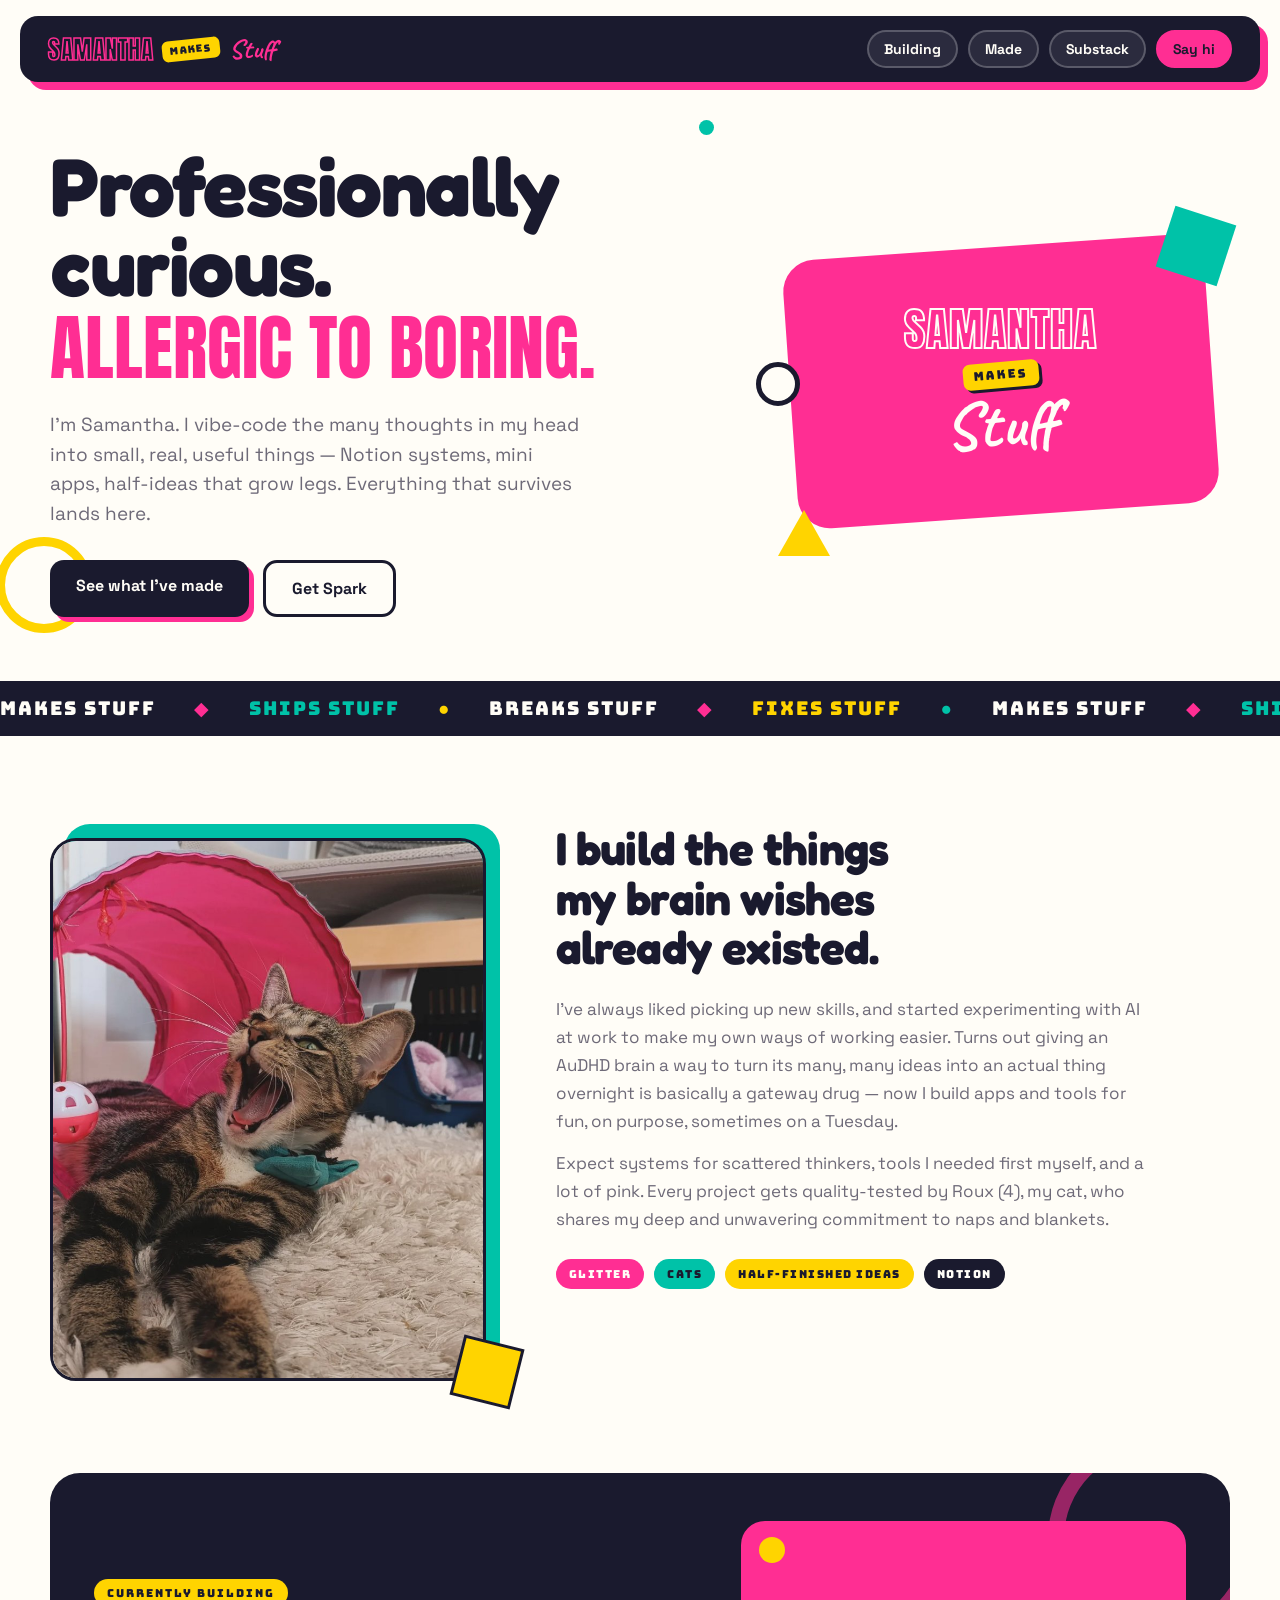
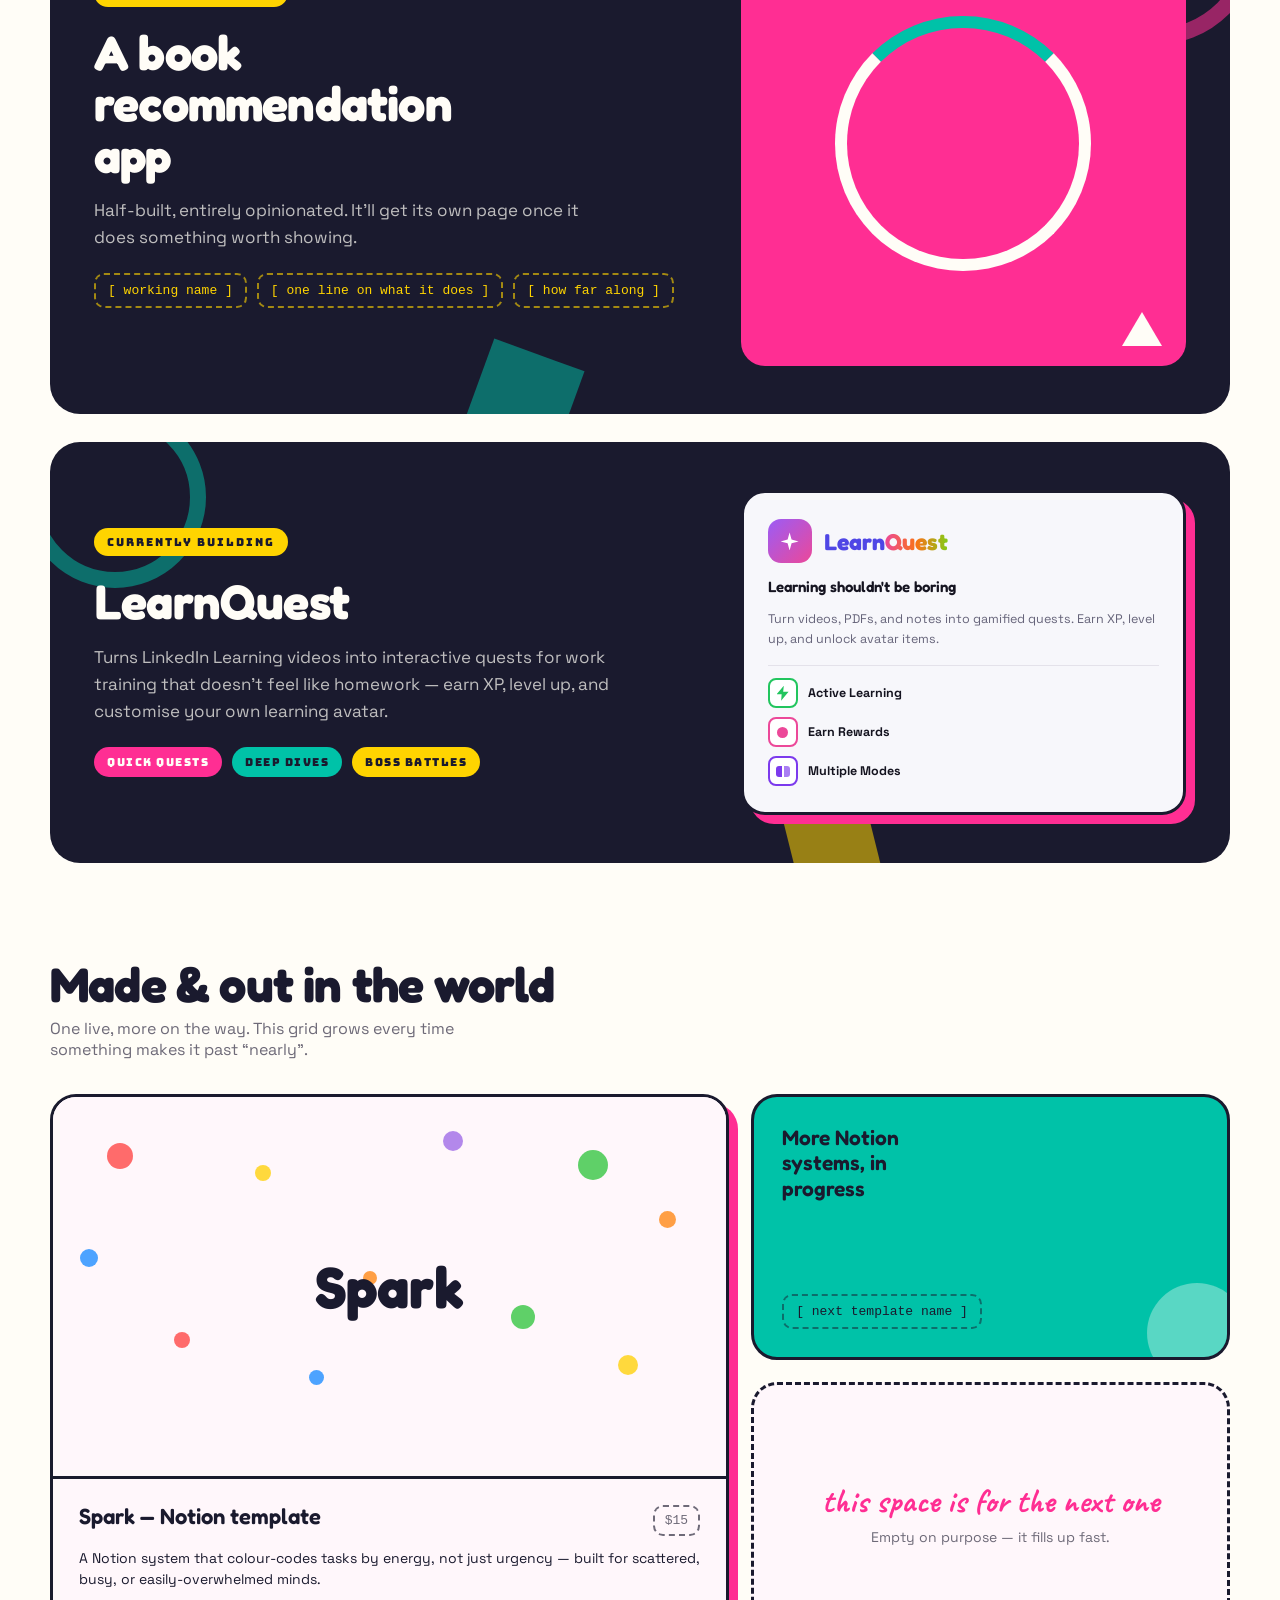
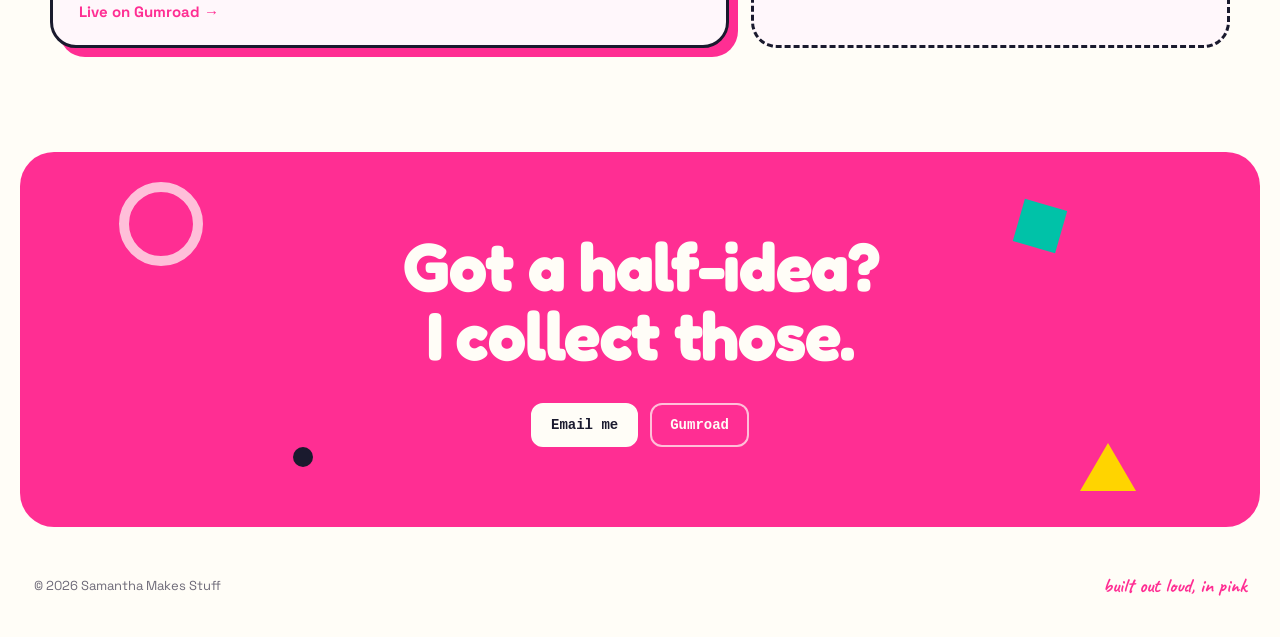
==== commit 2a510026: "Add Substack link to the top nav New pill matches the existing Building/Made secondary nav style (pi" ====
--- a/index.html
+++ b/index.html
@@ -379,7 +379,7 @@
   </script>
 
   <script type="__bundler/template">
-"<!DOCTYPE html>\n<html><head>\n<meta charset=\"utf-8\">\n<meta name=\"viewport\" content=\"width=device-width, initial-scale=1\">\n<script src=\"08575ed8-9628-44a2-86ce-f7f01e4230e6\"><\u002Fscript>\n<\u002Fhead>\n<body>\n<x-dc>\n<!-- @template name=\"Samantha Makes Stuff\" description=\"Personal brand homepage — Memphis\" -->\n<helmet>\n<link rel=\"preconnect\" href=\"https://fonts.googleapis.com\">\n<link rel=\"preconnect\" href=\"https://fonts.gstatic.com\" crossorigin=\"\">\n<style>/* vietnamese */\n@font-face {\n  font-family: 'Anton';\n  font-style: normal;\n  font-weight: 400;\n  font-display: swap;\n  src: url(\"d43c68f9-50fd-4a11-a32a-d3c584ee22ac\") format('woff2');\n  unicode-range: U+0102-0103, U+0110-0111, U+0128-0129, U+0168-0169, U+01A0-01A1, U+01AF-01B0, U+0300-0301, U+0303-0304, U+0308-0309, U+0323, U+0329, U+1EA0-1EF9, U+20AB;\n}\n/* latin-ext */\n@font-face {\n  font-family: 'Anton';\n  font-style: normal;\n  font-weight: 400;\n  font-display: swap;\n  src: url(\"63121fc5-0390-431b-96f2-840fbc02ce2a\") format('woff2');\n  unicode-range: U+0100-02BA, U+02BD-02C5, U+02C7-02CC, U+02CE-02D7, U+02DD-02FF, U+0304, U+0308, U+0329, U+1D00-1DBF, U+1E00-1E9F, U+1EF2-1EFF, U+2020, U+20A0-20AB, U+20AD-20C0, U+2113, U+2C60-2C7F, U+A720-A7FF;\n}\n/* latin */\n@font-face {\n  font-family: 'Anton';\n  font-style: normal;\n  font-weight: 400;\n  font-display: swap;\n  src: url(\"a0e6bfe2-d0eb-470e-ae23-974810c59546\") format('woff2');\n  unicode-range: U+0000-00FF, U+0131, U+0152-0153, U+02BB-02BC, U+02C6, U+02DA, U+02DC, U+0304, U+0308, U+0329, U+2000-206F, U+20AC, U+2122, U+2191, U+2193, U+2212, U+2215, U+FEFF, U+FFFD;\n}\n/* vietnamese */\n@font-face {\n  font-family: 'Bungee';\n  font-style: normal;\n  font-weight: 400;\n  font-display: swap;\n  src: url(\"1ae408f6-b85d-4f98-b080-f7ba618ab0c3\") format('woff2');\n  unicode-range: U+0102-0103, U+0110-0111, U+0128-0129, U+0168-0169, U+01A0-01A1, U+01AF-01B0, U+0300-0301, U+0303-0304, U+0308-0309, U+0323, U+0329, U+1EA0-1EF9, U+20AB;\n}\n/* latin-ext */\n@font-face {\n  font-family: 'Bungee';\n  font-style: normal;\n  font-weight: 400;\n  font-display: swap;\n  src: url(\"d3392a63-1aae-4944-ab69-a68764c824a3\") format('woff2');\n  unicode-range: U+0100-02BA, U+02BD-02C5, U+02C7-02CC, U+02CE-02D7, U+02DD-02FF, U+0304, U+0308, U+0329, U+1D00-1DBF, U+1E00-1E9F, U+1EF2-1EFF, U+2020, U+20A0-20AB, U+20AD-20C0, U+2113, U+2C60-2C7F, U+A720-A7FF;\n}\n/* latin */\n@font-face {\n  font-family: 'Bungee';\n  font-style: normal;\n  font-weight: 400;\n  font-display: swap;\n  src: url(\"fb367b05-fc78-4618-9163-e3370a7e6fa1\") format('woff2');\n  unicode-range: U+0000-00FF, U+0131, U+0152-0153, U+02BB-02BC, U+02C6, U+02DA, U+02DC, U+0304, U+0308, U+0329, U+2000-206F, U+20AC, U+2122, U+2191, U+2193, U+2212, U+2215, U+FEFF, U+FFFD;\n}\n/* cyrillic-ext */\n@font-face {\n  font-family: 'Caveat';\n  font-style: normal;\n  font-weight: 700;\n  font-display: swap;\n  src: url(\"4d5abf99-9508-429a-9698-b0e1ae993edf\") format('woff2');\n  unicode-range: U+0460-052F, U+1C80-1C8A, U+20B4, U+2DE0-2DFF, U+A640-A69F, U+FE2E-FE2F;\n}\n/* cyrillic */\n@font-face {\n  font-family: 'Caveat';\n  font-style: normal;\n  font-weight: 700;\n  font-display: swap;\n  src: url(\"90f2dda9-68b7-4e2f-ad42-26a1dbaf24e8\") format('woff2');\n  unicode-range: U+0301, U+0400-045F, U+0490-0491, U+04B0-04B1, U+2116;\n}\n/* latin-ext */\n@font-face {\n  font-family: 'Caveat';\n  font-style: normal;\n  font-weight: 700;\n  font-display: swap;\n  src: url(\"4cfaece8-dea0-4c3e-b050-14e0961060f9\") format('woff2');\n  unicode-range: U+0100-02BA, U+02BD-02C5, U+02C7-02CC, U+02CE-02D7, U+02DD-02FF, U+0304, U+0308, U+0329, U+1D00-1DBF, U+1E00-1E9F, U+1EF2-1EFF, U+2020, U+20A0-20AB, U+20AD-20C0, U+2113, U+2C60-2C7F, U+A720-A7FF;\n}\n/* latin */\n@font-face {\n  font-family: 'Caveat';\n  font-style: normal;\n  font-weight: 700;\n  font-display: swap;\n  src: url(\"ee22536f-a3dc-4cc4-acf6-cd1a47b9faaa\") format('woff2');\n  unicode-range: U+0000-00FF, U+0131, U+0152-0153, U+02BB-02BC, U+02C6, U+02DA, U+02DC, U+0304, U+0308, U+0329, U+2000-206F, U+20AC, U+2122, U+2191, U+2193, U+2212, U+2215, U+FEFF, U+FFFD;\n}\n/* hebrew */\n@font-face {\n  font-family: 'Fredoka';\n  font-style: normal;\n  font-weight: 500;\n  font-stretch: 100%;\n  font-display: swap;\n  src: url(\"c0a01484-11f9-47d6-8db9-295a452ccae8\") format('woff2');\n  unicode-range: U+0307-0308, U+0590-05FF, U+200C-2010, U+20AA, U+25CC, U+FB1D-FB4F;\n}\n/* latin-ext */\n@font-face {\n  font-family: 'Fredoka';\n  font-style: normal;\n  font-weight: 500;\n  font-stretch: 100%;\n  font-display: swap;\n  src: url(\"8609b791-7564-44dc-885a-29dff1a4e8ac\") format('woff2');\n  unicode-range: U+0100-02BA, U+02BD-02C5, U+02C7-02CC, U+02CE-02D7, U+02DD-02FF, U+0304, U+0308, U+0329, U+1D00-1DBF, U+1E00-1E9F, U+1EF2-1EFF, U+2020, U+20A0-20AB, U+20AD-20C0, U+2113, U+2C60-2C7F, U+A720-A7FF;\n}\n/* latin */\n@font-face {\n  font-family: 'Fredoka';\n  font-style: normal;\n  font-weight: 500;\n  font-stretch: 100%;\n  font-display: swap;\n  src: url(\"3f81d0e0-80c0-4595-9c06-816cf2901abe\") format('woff2');\n  unicode-range: U+0000-00FF, U+0131, U+0152-0153, U+02BB-02BC, U+02C6, U+02DA, U+02DC, U+0304, U+0308, U+0329, U+2000-206F, U+20AC, U+2122, U+2191, U+2193, U+2212, U+2215, U+FEFF, U+FFFD;\n}\n/* hebrew */\n@font-face {\n  font-family: 'Fredoka';\n  font-style: normal;\n  font-weight: 600;\n  font-stretch: 100%;\n  font-display: swap;\n  src: url(\"c0a01484-11f9-47d6-8db9-295a452ccae8\") format('woff2');\n  unicode-range: U+0307-0308, U+0590-05FF, U+200C-2010, U+20AA, U+25CC, U+FB1D-FB4F;\n}\n/* latin-ext */\n@font-face {\n  font-family: 'Fredoka';\n  font-style: normal;\n  font-weight: 600;\n  font-stretch: 100%;\n  font-display: swap;\n  src: url(\"8609b791-7564-44dc-885a-29dff1a4e8ac\") format('woff2');\n  unicode-range: U+0100-02BA, U+02BD-02C5, U+02C7-02CC, U+02CE-02D7, U+02DD-02FF, U+0304, U+0308, U+0329, U+1D00-1DBF, U+1E00-1E9F, U+1EF2-1EFF, U+2020, U+20A0-20AB, U+20AD-20C0, U+2113, U+2C60-2C7F, U+A720-A7FF;\n}\n/* latin */\n@font-face {\n  font-family: 'Fredoka';\n  font-style: normal;\n  font-weight: 600;\n  font-stretch: 100%;\n  font-display: swap;\n  src: url(\"3f81d0e0-80c0-4595-9c06-816cf2901abe\") format('woff2');\n  unicode-range: U+0000-00FF, U+0131, U+0152-0153, U+02BB-02BC, U+02C6, U+02DA, U+02DC, U+0304, U+0308, U+0329, U+2000-206F, U+20AC, U+2122, U+2191, U+2193, U+2212, U+2215, U+FEFF, U+FFFD;\n}\n/* hebrew */\n@font-face {\n  font-family: 'Fredoka';\n  font-style: normal;\n  font-weight: 700;\n  font-stretch: 100%;\n  font-display: swap;\n  src: url(\"c0a01484-11f9-47d6-8db9-295a452ccae8\") format('woff2');\n  unicode-range: U+0307-0308, U+0590-05FF, U+200C-2010, U+20AA, U+25CC, U+FB1D-FB4F;\n}\n/* latin-ext */\n@font-face {\n  font-family: 'Fredoka';\n  font-style: normal;\n  font-weight: 700;\n  font-stretch: 100%;\n  font-display: swap;\n  src: url(\"8609b791-7564-44dc-885a-29dff1a4e8ac\") format('woff2');\n  unicode-range: U+0100-02BA, U+02BD-02C5, U+02C7-02CC, U+02CE-02D7, U+02DD-02FF, U+0304, U+0308, U+0329, U+1D00-1DBF, U+1E00-1E9F, U+1EF2-1EFF, U+2020, U+20A0-20AB, U+20AD-20C0, U+2113, U+2C60-2C7F, U+A720-A7FF;\n}\n/* latin */\n@font-face {\n  font-family: 'Fredoka';\n  font-style: normal;\n  font-weight: 700;\n  font-stretch: 100%;\n  font-display: swap;\n  src: url(\"3f81d0e0-80c0-4595-9c06-816cf2901abe\") format('woff2');\n  unicode-range: U+0000-00FF, U+0131, U+0152-0153, U+02BB-02BC, U+02C6, U+02DA, U+02DC, U+0304, U+0308, U+0329, U+2000-206F, U+20AC, U+2122, U+2191, U+2193, U+2212, U+2215, U+FEFF, U+FFFD;\n}\n/* vietnamese */\n@font-face {\n  font-family: 'Space Grotesk';\n  font-style: normal;\n  font-weight: 400;\n  font-display: swap;\n  src: url(\"2325ba12-5d12-4b83-98d0-2e689e915b00\") format('woff2');\n  unicode-range: U+0102-0103, U+0110-0111, U+0128-0129, U+0168-0169, U+01A0-01A1, U+01AF-01B0, U+0300-0301, U+0303-0304, U+0308-0309, U+0323, U+0329, U+1EA0-1EF9, U+20AB;\n}\n/* latin-ext */\n@font-face {\n  font-family: 'Space Grotesk';\n  font-style: normal;\n  font-weight: 400;\n  font-display: swap;\n  src: url(\"da0f9ac1-b542-4ae3-aa12-4b7069226309\") format('woff2');\n  unicode-range: U+0100-02BA, U+02BD-02C5, U+02C7-02CC, U+02CE-02D7, U+02DD-02FF, U+0304, U+0308, U+0329, U+1D00-1DBF, U+1E00-1E9F, U+1EF2-1EFF, U+2020, U+20A0-20AB, U+20AD-20C0, U+2113, U+2C60-2C7F, U+A720-A7FF;\n}\n/* latin */\n@font-face {\n  font-family: 'Space Grotesk';\n  font-style: normal;\n  font-weight: 400;\n  font-display: swap;\n  src: url(\"ef9af67d-1e53-4583-891a-b8fffaa7906a\") format('woff2');\n  unicode-range: U+0000-00FF, U+0131, U+0152-0153, U+02BB-02BC, U+02C6, U+02DA, U+02DC, U+0304, U+0308, U+0329, U+2000-206F, U+20AC, U+2122, U+2191, U+2193, U+2212, U+2215, U+FEFF, U+FFFD;\n}\n/* vietnamese */\n@font-face {\n  font-family: 'Space Grotesk';\n  font-style: normal;\n  font-weight: 500;\n  font-display: swap;\n  src: url(\"2325ba12-5d12-4b83-98d0-2e689e915b00\") format('woff2');\n  unicode-range: U+0102-0103, U+0110-0111, U+0128-0129, U+0168-0169, U+01A0-01A1, U+01AF-01B0, U+0300-0301, U+0303-0304, U+0308-0309, U+0323, U+0329, U+1EA0-1EF9, U+20AB;\n}\n/* latin-ext */\n@font-face {\n  font-family: 'Space Grotesk';\n  font-style: normal;\n  font-weight: 500;\n  font-display: swap;\n  src: url(\"da0f9ac1-b542-4ae3-aa12-4b7069226309\") format('woff2');\n  unicode-range: U+0100-02BA, U+02BD-02C5, U+02C7-02CC, U+02CE-02D7, U+02DD-02FF, U+0304, U+0308, U+0329, U+1D00-1DBF, U+1E00-1E9F, U+1EF2-1EFF, U+2020, U+20A0-20AB, U+20AD-20C0, U+2113, U+2C60-2C7F, U+A720-A7FF;\n}\n/* latin */\n@font-face {\n  font-family: 'Space Grotesk';\n  font-style: normal;\n  font-weight: 500;\n  font-display: swap;\n  src: url(\"ef9af67d-1e53-4583-891a-b8fffaa7906a\") format('woff2');\n  unicode-range: U+0000-00FF, U+0131, U+0152-0153, U+02BB-02BC, U+02C6, U+02DA, U+02DC, U+0304, U+0308, U+0329, U+2000-206F, U+20AC, U+2122, U+2191, U+2193, U+2212, U+2215, U+FEFF, U+FFFD;\n}\n/* vietnamese */\n@font-face {\n  font-family: 'Space Grotesk';\n  font-style: normal;\n  font-weight: 700;\n  font-display: swap;\n  src: url(\"2325ba12-5d12-4b83-98d0-2e689e915b00\") format('woff2');\n  unicode-range: U+0102-0103, U+0110-0111, U+0128-0129, U+0168-0169, U+01A0-01A1, U+01AF-01B0, U+0300-0301, U+0303-0304, U+0308-0309, U+0323, U+0329, U+1EA0-1EF9, U+20AB;\n}\n/* latin-ext */\n@font-face {\n  font-family: 'Space Grotesk';\n  font-style: normal;\n  font-weight: 700;\n  font-display: swap;\n  src: url(\"da0f9ac1-b542-4ae3-aa12-4b7069226309\") format('woff2');\n  unicode-range: U+0100-02BA, U+02BD-02C5, U+02C7-02CC, U+02CE-02D7, U+02DD-02FF, U+0304, U+0308, U+0329, U+1D00-1DBF, U+1E00-1E9F, U+1EF2-1EFF, U+2020, U+20A0-20AB, U+20AD-20C0, U+2113, U+2C60-2C7F, U+A720-A7FF;\n}\n/* latin */\n@font-face {\n  font-family: 'Space Grotesk';\n  font-style: normal;\n  font-weight: 700;\n  font-display: swap;\n  src: url(\"ef9af67d-1e53-4583-891a-b8fffaa7906a\") format('woff2');\n  unicode-range: U+0000-00FF, U+0131, U+0152-0153, U+02BB-02BC, U+02C6, U+02DA, U+02DC, U+0304, U+0308, U+0329, U+2000-206F, U+20AC, U+2122, U+2191, U+2193, U+2212, U+2215, U+FEFF, U+FFFD;\n}\n<\u002Fstyle>\n<style>\nbody{margin:0;background:#FFFDF7}\na{color:#FF2E93}\na:hover{color:#1A1A2E}\n@keyframes sms-marquee{from{transform:translate3d(0,0,0)}to{transform:translate3d(-50%,0,0)}}\n@keyframes sms-drift{0%,100%{transform:translate3d(0,0,0) rotate(0deg)}50%{transform:translate3d(0,-14px,0) rotate(8deg)}}\n@keyframes sms-spin{to{transform:rotate(360deg)}}\n@keyframes sms-rise{from{opacity:0;transform:translate3d(0,22px,0)}to{opacity:1;transform:translate3d(0,0,0)}}\n@media (prefers-reduced-motion:reduce){*{animation:none !important;transition:none !important}}\n@media (max-width:900px){\n#top{grid-template-columns:1fr !important;gap:36px !important;padding:40px 22px 28px !important}\n#top h1{font-size:clamp(34px,8.4vw,56px) !important;max-width:none !important}\n#top>div:last-child{min-height:250px !important}\n#about{grid-template-columns:1fr !important;gap:34px !important;padding:56px 22px 40px !important}\n#about>div:first-child{max-width:360px}\n#building{padding:24px 22px !important}\n#building>div{grid-template-columns:1fr !important;gap:30px !important;padding:34px 26px !important;border-radius:24px !important}\n#building>div>div:last-child{max-width:260px}\n#made{padding:56px 22px 20px !important}\n#made>div:last-of-type{grid-template-columns:1fr !important;gap:18px !important}\n#made>div:last-of-type>*{grid-column:auto !important}\n#hi{padding:56px 24px !important;margin:56px 14px 16px !important}\nheader{margin:14px 14px 0 !important;padding:14px 18px !important;box-shadow:5px 5px 0 var(--pink) !important}\nfooter{padding:22px !important}\n}\n<\u002Fstyle>\n<\u002Fhelmet>\n<div ref=\"{{ rootRef }}\" style=\"--pink:#FF2E93;--teal:#00C2A8;--yellow:#FFD400;--ink:#1A1A2E;--cream:#FFFDF7;--paper:#FFF7FB;--mute:#6E6A78;background:var(--cream);color:var(--ink);font-family:'Space Grotesk',sans-serif;overflow-x:hidden\">\n\n<header style=\"display:flex;align-items:center;justify-content:space-between;gap:24px;flex-wrap:wrap;background:var(--ink);padding:14px 28px;margin:16px 20px 0;border-radius:18px;box-shadow:8px 8px 0 var(--pink)\">\n<a href=\"#top\" style=\"display:inline-flex;align-items:center;gap:9px;text-decoration:none;white-space:nowrap\">\n<span style=\"font-family:Anton,sans-serif;font-size:25px;letter-spacing:.5px;text-transform:uppercase;color:transparent;-webkit-text-stroke:1.5px var(--pink)\">Samantha<\u002Fspan>\n<span style=\"font-family:Bungee,sans-serif;font-size:10px;letter-spacing:1.2px;color:var(--ink);background:var(--yellow);padding:4px 8px;border-radius:6px;transform:rotate(-6deg)\">MAKES<\u002Fspan>\n<span style=\"font-family:Caveat,cursive;font-weight:700;font-size:27px;color:var(--pink);line-height:1\">Stuff<\u002Fspan>\n<\u002Fa>\n<nav style=\"display:flex;gap:10px;flex-wrap:wrap\">\n<a href=\"#building\" style=\"white-space:nowrap;text-decoration:none;font-weight:700;font-size:14px;color:var(--cream);background:rgba(255,255,255,.08);border:2px solid rgba(255,255,255,.22);padding:8px 15px;border-radius:999px;transition:background-color 140ms cubic-bezier(.22,1,.36,1),color 140ms cubic-bezier(.22,1,.36,1)\" style-hover=\"background:var(--teal);color:var(--ink);border-color:var(--teal)\">Building<\u002Fa>\n<a href=\"#made\" style=\"white-space:nowrap;text-decoration:none;font-weight:700;font-size:14px;color:var(--cream);background:rgba(255,255,255,.08);border:2px solid rgba(255,255,255,.22);padding:8px 15px;border-radius:999px;transition:background-color 140ms cubic-bezier(.22,1,.36,1),color 140ms cubic-bezier(.22,1,.36,1)\" style-hover=\"background:var(--yellow);color:var(--ink);border-color:var(--yellow)\">Made<\u002Fa>\n<a href=\"#hi\" style=\"white-space:nowrap;text-decoration:none;font-weight:700;font-size:14px;color:var(--ink);background:var(--pink);border:2px solid var(--pink);padding:8px 15px;border-radius:999px;transition:background-color 140ms cubic-bezier(.22,1,.36,1)\" style-hover=\"background:var(--cream)\">Say hi<\u002Fa>\n<\u002Fnav>\n<\u002Fheader>\n\n<section id=\"top\" style=\"position:relative;max-width:1180px;margin:0 auto;padding:64px 28px 40px;display:grid;grid-template-columns:minmax(0,1.25fr) minmax(0,.85fr);gap:48px;align-items:center\">\n<div style=\"position:absolute;top:38px;right:44%;width:15px;height:15px;border-radius:50%;background:var(--teal)\"><\u002Fdiv>\n<div style=\"position:absolute;bottom:24px;left:-26px;width:78px;height:78px;border-radius:50%;border:9px solid var(--yellow);animation:sms-drift 9s ease-in-out infinite\"><\u002Fdiv>\n<div style=\"position:relative;animation:sms-rise 620ms cubic-bezier(.22,1,.36,1) both\">\n<h1 style=\"font-family:Fredoka,sans-serif;font-weight:700;font-size:clamp(44px,6.4vw,86px);line-height:.98;letter-spacing:-1.5px;margin:0;max-width:11ch;text-wrap:balance\">Professionally curious.<\u002Fh1>\n<p style=\"font-family:Anton,sans-serif;font-size:clamp(29px,5.6vw,76px);line-height:1;letter-spacing:0;text-transform:uppercase;color:var(--pink);margin:6px 0 0\">Allergic to boring.<\u002Fp>\n<p style=\"font-size:19px;line-height:1.55;color:var(--mute);max-width:46ch;margin:26px 0 0;text-wrap:pretty\">I’m Samantha. I vibe-code the many thoughts in my head into small, real, useful things — Notion systems, mini apps, half-ideas that grow legs. Everything that survives lands here.<\u002Fp>\n<div style=\"display:flex;gap:14px;flex-wrap:wrap;margin-top:32px\">\n<a href=\"#made\" style=\"white-space:nowrap;text-decoration:none;font-weight:700;font-size:16px;color:var(--cream);background:var(--ink);padding:15px 26px;border-radius:14px;box-shadow:5px 5px 0 var(--pink);transition:box-shadow 160ms cubic-bezier(.22,1,.36,1),transform 160ms cubic-bezier(.22,1,.36,1)\" style-hover=\"box-shadow:2px 2px 0 var(--pink);transform:translate3d(3px,3px,0)\">See what I’ve made<\u002Fa>\n<a href=\"#shop\" style=\"white-space:nowrap;text-decoration:none;font-weight:700;font-size:16px;color:var(--ink);background:transparent;padding:15px 26px;border-radius:14px;border:3px solid var(--ink);transition:background-color 160ms cubic-bezier(.22,1,.36,1),color 160ms cubic-bezier(.22,1,.36,1)\" style-hover=\"background:var(--yellow)\">Get Spark<\u002Fa>\n<\u002Fdiv>\n<\u002Fdiv>\n<div style=\"position:relative;display:flex;align-items:center;justify-content:center;min-height:320px\">\n<div style=\"position:absolute;inset:8% 4%;background:var(--pink);border-radius:32px;transform:rotate(-4deg)\"><\u002Fdiv>\n<div style=\"position:absolute;top:-8px;right:2px;width:64px;height:64px;background:var(--teal);transform:rotate(18deg);animation:sms-drift 7.5s ease-in-out infinite\"><\u002Fdiv>\n<div style=\"position:absolute;bottom:-14px;left:6px;width:0;height:0;border-left:26px solid transparent;border-right:26px solid transparent;border-bottom:46px solid var(--yellow)\"><\u002Fdiv>\n<div style=\"position:absolute;top:44%;left:-16px;width:34px;height:34px;border-radius:50%;background:var(--cream);border:5px solid var(--ink)\"><\u002Fdiv>\n<div style=\"position:relative;display:flex;flex-direction:column;align-items:center;gap:2px;padding:34px 26px\">\n<span style=\"font-family:Anton,sans-serif;font-size:clamp(30px,4vw,46px);letter-spacing:1px;text-transform:uppercase;color:transparent;-webkit-text-stroke:2px var(--cream);line-height:1.05\">Samantha<\u002Fspan>\n<span style=\"font-family:Bungee,sans-serif;font-size:12px;letter-spacing:2px;color:var(--ink);background:var(--yellow);padding:5px 11px;border-radius:7px;transform:rotate(-5deg);box-shadow:3px 3px 0 var(--ink);margin:6px 0 2px\">MAKES<\u002Fspan>\n<span style=\"font-family:Caveat,cursive;font-weight:700;font-size:clamp(44px,5.6vw,66px);color:var(--cream);line-height:1;transform:rotate(-3deg)\">Stuff<\u002Fspan>\n<\u002Fdiv>\n<\u002Fdiv>\n<\u002Fsection>\n\n<div style=\"background:var(--ink);padding:15px 0;overflow:hidden;white-space:nowrap;margin-top:24px\">\n<div style=\"display:inline-flex;gap:38px;align-items:center;font-family:Bungee,sans-serif;font-size:19px;letter-spacing:2px;color:var(--cream);animation:sms-marquee 26s linear infinite;will-change:transform;padding-right:38px\">\n<span>MAKES STUFF<\u002Fspan><span style=\"color:var(--pink)\">◆<\u002Fspan><span style=\"color:var(--teal)\">SHIPS STUFF<\u002Fspan><span style=\"color:var(--yellow)\">●<\u002Fspan><span>BREAKS STUFF<\u002Fspan><span style=\"color:var(--pink)\">◆<\u002Fspan><span style=\"color:var(--yellow)\">FIXES STUFF<\u002Fspan><span style=\"color:var(--teal)\">●<\u002Fspan>\n<span>MAKES STUFF<\u002Fspan><span style=\"color:var(--pink)\">◆<\u002Fspan><span style=\"color:var(--teal)\">SHIPS STUFF<\u002Fspan><span style=\"color:var(--yellow)\">●<\u002Fspan><span>BREAKS STUFF<\u002Fspan><span style=\"color:var(--pink)\">◆<\u002Fspan><span style=\"color:var(--yellow)\">FIXES STUFF<\u002Fspan><span style=\"color:var(--teal)\">●<\u002Fspan>\n<span>MAKES STUFF<\u002Fspan><span style=\"color:var(--pink)\">◆<\u002Fspan><span style=\"color:var(--teal)\">SHIPS STUFF<\u002Fspan><span style=\"color:var(--yellow)\">●<\u002Fspan><span>BREAKS STUFF<\u002Fspan><span style=\"color:var(--pink)\">◆<\u002Fspan><span style=\"color:var(--yellow)\">FIXES STUFF<\u002Fspan><span style=\"color:var(--teal)\">●<\u002Fspan>\n<span>MAKES STUFF<\u002Fspan><span style=\"color:var(--pink)\">◆<\u002Fspan><span style=\"color:var(--teal)\">SHIPS STUFF<\u002Fspan><span style=\"color:var(--yellow)\">●<\u002Fspan><span>BREAKS STUFF<\u002Fspan><span style=\"color:var(--pink)\">◆<\u002Fspan><span style=\"color:var(--yellow)\">FIXES STUFF<\u002Fspan><span style=\"color:var(--teal)\">●<\u002Fspan>\n<\u002Fdiv>\n<\u002Fdiv>\n\n<section id=\"about\" style=\"max-width:1180px;margin:0 auto;padding:88px 28px 56px;display:grid;grid-template-columns:minmax(0,.8fr) minmax(0,1.2fr);gap:56px;align-items:start\">\n<div style=\"position:relative;padding:14px 14px 0 0\">\n<div style=\"position:absolute;top:0;right:0;bottom:14px;left:14px;background:var(--teal);border-radius:26px\"><\u002Fdiv>\n<div style=\"position:relative;aspect-ratio:4/5;border-radius:26px;border:3px solid var(--ink);background:var(--paper);overflow:hidden\">\n<img src=\"Roux.jpg\" alt=\"Samantha\u2019s cat Roux mid-yawn, poking out of a pink play tunnel\" style=\"width:100%;height:100%;object-fit:cover;display:block\"\/><\u002Fdiv>\n<div style=\"position:absolute;bottom:-22px;right:-18px;width:56px;height:56px;background:var(--yellow);transform:rotate(14deg);border:3px solid var(--ink)\"><\u002Fdiv>\n<\u002Fdiv>\n<div>\n<h2 style=\"font-family:Fredoka,sans-serif;font-weight:700;font-size:clamp(30px,3.6vw,46px);line-height:1.08;letter-spacing:-.8px;margin:0;max-width:18ch;text-wrap:balance\">I build the things my brain wishes already existed.<\u002Fh2>\n<p style=\"font-size:17px;line-height:1.65;color:var(--mute);max-width:54ch;margin:22px 0 0;text-wrap:pretty\">I’ve always liked picking up new skills, and started experimenting with AI at work to make my own ways of working easier. Turns out giving an AuDHD brain a way to turn its many, many ideas into an actual thing overnight is basically a gateway drug — now I build apps and tools for fun, on purpose, sometimes on a Tuesday.<\u002Fp>\n<p style=\"font-size:17px;line-height:1.65;color:var(--mute);max-width:54ch;margin:14px 0 0;text-wrap:pretty\">Expect systems for scattered thinkers, tools I needed first myself, and a lot of pink. Every project gets quality-tested by Roux (4), my cat, who shares my deep and unwavering commitment to naps and blankets.<\u002Fp>\n<div style=\"display:flex;gap:10px;flex-wrap:wrap;margin-top:26px\">\n<span style=\"font-family:Bungee,sans-serif;font-size:11px;letter-spacing:1.5px;background:var(--pink);color:var(--cream);padding:8px 13px;border-radius:999px\">GLITTER<\u002Fspan>\n<span style=\"font-family:Bungee,sans-serif;font-size:11px;letter-spacing:1.5px;background:var(--teal);color:var(--ink);padding:8px 13px;border-radius:999px\">CATS<\u002Fspan>\n<span style=\"font-family:Bungee,sans-serif;font-size:11px;letter-spacing:1.5px;background:var(--yellow);color:var(--ink);padding:8px 13px;border-radius:999px\">HALF-FINISHED IDEAS<\u002Fspan>\n<span style=\"font-family:Bungee,sans-serif;font-size:11px;letter-spacing:1.5px;background:var(--ink);color:var(--cream);padding:8px 13px;border-radius:999px\">NOTION<\u002Fspan>\n<\u002Fdiv>\n<\u002Fdiv>\n<\u002Fsection>\n\n<section id=\"building\" style=\"max-width:1180px;margin:0 auto;padding:36px 28px 24px\">\n<div style=\"position:relative;background:var(--ink);border-radius:30px;padding:48px 44px;overflow:hidden;display:grid;grid-template-columns:minmax(0,1.15fr) minmax(0,.85fr);gap:44px;align-items:center\">\n<div style=\"position:absolute;top:-40px;right:-30px;width:180px;height:180px;border-radius:50%;border:16px solid var(--pink);opacity:.55\"><\u002Fdiv>\n<div style=\"position:absolute;bottom:-34px;left:36%;width:96px;height:96px;background:var(--teal);transform:rotate(20deg);opacity:.5\"><\u002Fdiv>\n<div style=\"position:relative\">\n<span style=\"display:inline-flex;align-items:center;gap:9px;font-family:Bungee,sans-serif;font-size:11px;letter-spacing:2px;color:var(--ink);background:var(--yellow);padding:7px 13px;border-radius:999px\">CURRENTLY BUILDING<\u002Fspan>\n<h2 style=\"font-family:Fredoka,sans-serif;font-weight:700;font-size:clamp(30px,3.8vw,50px);line-height:1.05;letter-spacing:-.8px;color:var(--cream);margin:20px 0 0;max-width:15ch\">A book recommendation app<\u002Fh2>\n<p style=\"font-size:17px;line-height:1.6;color:rgba(255,253,247,.72);max-width:48ch;margin:16px 0 0;text-wrap:pretty\">Half-built, entirely opinionated. It’ll get its own page once it does something worth showing.<\u002Fp>\n<div style=\"display:flex;flex-wrap:wrap;gap:10px;margin-top:22px\">\n<span style=\"font-family:monospace;font-size:13px;color:var(--yellow);border:2px dashed rgba(255,212,0,.6);border-radius:10px;padding:8px 12px\">[ working name ]<\u002Fspan>\n<span style=\"font-family:monospace;font-size:13px;color:var(--yellow);border:2px dashed rgba(255,212,0,.6);border-radius:10px;padding:8px 12px\">[ one line on what it does ]<\u002Fspan>\n<span style=\"font-family:monospace;font-size:13px;color:var(--yellow);border:2px dashed rgba(255,212,0,.6);border-radius:10px;padding:8px 12px\">[ how far along ]<\u002Fspan>\n<\u002Fdiv>\n<\u002Fdiv>\n<div style=\"position:relative;aspect-ratio:1;border-radius:24px;background:var(--pink);display:flex;align-items:center;justify-content:center;overflow:hidden\">\n<div style=\"position:absolute;top:16px;left:18px;width:26px;height:26px;border-radius:50%;background:var(--yellow)\"><\u002Fdiv>\n<div style=\"position:absolute;bottom:20px;right:24px;width:0;height:0;border-left:20px solid transparent;border-right:20px solid transparent;border-bottom:34px solid var(--cream)\"><\u002Fdiv>\n<div style=\"width:52%;aspect-ratio:1;border-radius:50%;border:12px solid var(--cream);border-top-color:var(--teal);animation:sms-spin 5.5s linear infinite\"><\u002Fdiv>\n<\u002Fdiv>\n<\u002Fdiv>\n<div style=\"position:relative;background:var(--ink);border-radius:30px;padding:48px 44px;overflow:hidden;display:grid;grid-template-columns:minmax(0,1.15fr) minmax(0,.85fr);gap:44px;align-items:center;margin-top:28px\">\n<div style=\"position:absolute;top:-36px;left:-26px;width:150px;height:150px;border-radius:50%;border:16px solid var(--teal);opacity:.5\"><\u002Fdiv>\n<div style=\"position:absolute;bottom:-30px;right:30%;width:84px;height:84px;background:var(--yellow);transform:rotate(-14deg);opacity:.55\"><\u002Fdiv>\n<div style=\"position:relative\">\n<span style=\"display:inline-flex;align-items:center;gap:9px;font-family:Bungee,sans-serif;font-size:11px;letter-spacing:2px;color:var(--ink);background:var(--yellow);padding:7px 13px;border-radius:999px\">CURRENTLY BUILDING<\u002Fspan>\n<h2 style=\"font-family:Fredoka,sans-serif;font-weight:700;font-size:clamp(30px,3.8vw,50px);line-height:1.05;letter-spacing:-.8px;color:var(--cream);margin:20px 0 0;max-width:15ch\">LearnQuest<\u002Fh2>\n<p style=\"font-size:17px;line-height:1.6;color:rgba(255,253,247,.72);max-width:48ch;margin:16px 0 0;text-wrap:pretty\">Turns LinkedIn Learning videos into interactive quests for work training that doesn\u2019t feel like homework \u2014 earn XP, level up, and customise your own learning avatar.<\u002Fp>\n<div style=\"display:flex;flex-wrap:wrap;gap:10px;margin-top:22px\">\n<span style=\"font-family:Bungee,sans-serif;font-size:11px;letter-spacing:1.5px;background:var(--pink);color:var(--cream);padding:8px 13px;border-radius:999px\">QUICK QUESTS<\u002Fspan>\n<span style=\"font-family:Bungee,sans-serif;font-size:11px;letter-spacing:1.5px;background:var(--teal);color:var(--ink);padding:8px 13px;border-radius:999px\">DEEP DIVES<\u002Fspan>\n<span style=\"font-family:Bungee,sans-serif;font-size:11px;letter-spacing:1.5px;background:var(--yellow);color:var(--ink);padding:8px 13px;border-radius:999px\">BOSS BATTLES<\u002Fspan>\n<\u002Fdiv>\n<\u002Fdiv>\n<div style=\"position:relative;border-radius:24px;background:#F7F7FB;border:3px solid var(--ink);box-shadow:9px 9px 0 var(--pink);padding:26px 24px;display:flex;flex-direction:column;gap:14px\">\n<div style=\"display:flex;align-items:center;gap:12px\">\n<div style=\"width:44px;height:44px;border-radius:13px;background:linear-gradient(135deg,#9B5CF6,#EC4899);display:flex;align-items:center;justify-content:center;flex-shrink:0\">\n<div style=\"width:18px;height:18px;background:#fff;clip-path:polygon(50% 0%,61% 39%,100% 50%,61% 61%,50% 100%,39% 61%,0% 50%,39% 39%)\"><\u002Fdiv>\n<\u002Fdiv>\n<span style=\"font-family:Fredoka,ui-rounded,sans-serif;font-weight:700;font-size:23px;line-height:1\">\n<span style=\"color:#4F46E5\">Learn<\u002Fspan><span style=\"background:linear-gradient(90deg,#EC4899,#F97316,#84CC16);-webkit-background-clip:text;background-clip:text;color:transparent\">Quest<\u002Fspan>\n<\u002Fspan>\n<\u002Fdiv>\n<p style=\"font-family:Fredoka,ui-rounded,sans-serif;font-weight:600;font-size:15px;color:#151420;margin:0\">Learning shouldn't be boring<\u002Fp>\n<p style=\"font-size:12.5px;line-height:1.55;color:#66647a;margin:0\">Turn videos, PDFs, and notes into gamified quests. Earn XP, level up, and unlock avatar items.<\u002Fp>\n<div style=\"display:flex;flex-direction:column;gap:9px;margin-top:2px;padding-top:12px;border-top:1px solid #e4e2ea\">\n<div style=\"display:flex;align-items:center;gap:10px\">\n<span style=\"width:26px;height:26px;border-radius:8px;background:#fff;border:2px solid #22C55E;display:flex;align-items:center;justify-content:center;flex-shrink:0\"><span style=\"width:12px;height:15px;background:#22C55E;clip-path:polygon(60% 0%,0% 58%,42% 58%,38% 100%,100% 40%,55% 40%)\"><\u002Fspan><\u002Fspan>\n<span style=\"font-size:12.5px;font-weight:600;color:#151420\">Active Learning<\u002Fspan>\n<\u002Fdiv>\n<div style=\"display:flex;align-items:center;gap:10px\">\n<span style=\"width:26px;height:26px;border-radius:8px;background:#fff;border:2px solid #EC4899;display:flex;align-items:center;justify-content:center;flex-shrink:0\"><span style=\"width:11px;height:11px;border-radius:50%;background:#EC4899\"><\u002Fspan><\u002Fspan>\n<span style=\"font-size:12.5px;font-weight:600;color:#151420\">Earn Rewards<\u002Fspan>\n<\u002Fdiv>\n<div style=\"display:flex;align-items:center;gap:10px\">\n<span style=\"width:26px;height:26px;border-radius:8px;background:#fff;border:2px solid #7C3AED;display:flex;align-items:center;justify-content:center;flex-shrink:0\"><span style=\"display:flex;gap:2px;width:14px;height:11px\"><span style=\"flex:1;background:#7C3AED;border-radius:3px 0 0 3px\"><\u002Fspan><span style=\"flex:1;background:#7C3AED;border-radius:0 3px 3px 0;opacity:.65\"><\u002Fspan><\u002Fspan><\u002Fspan>\n<span style=\"font-size:12.5px;font-weight:600;color:#151420\">Multiple Modes<\u002Fspan>\n<\u002Fdiv>\n<\u002Fdiv>\n<\u002Fdiv>\n<\u002Fdiv>\n<\u002Fsection>\n\n<section id=\"made\" style=\"max-width:1180px;margin:0 auto;padding:72px 28px 24px\">\n<h2 style=\"font-family:Fredoka,sans-serif;font-weight:700;font-size:clamp(30px,3.8vw,50px);line-height:1.05;letter-spacing:-.8px;margin:0 0 8px\">Made &amp; out in the world<\u002Fh2>\n<p style=\"font-size:16px;color:var(--mute);margin:0 0 34px;max-width:48ch\">One live, more on the way. This grid grows every time something makes it past “nearly”.<\u002Fp>\n<div style=\"display:grid;grid-template-columns:repeat(12,1fr);gap:22px\">\n<a id=\"shop\" href=\"https://samanthamakesstuff.gumroad.com/l/notion-spark\" target=\"_blank\" rel=\"noopener\" style=\"grid-column:span 7;text-decoration:none;color:var(--ink);background:var(--paper);border:3px solid var(--ink);border-radius:26px;overflow:hidden;display:flex;flex-direction:column;box-shadow:9px 9px 0 var(--pink);transition:box-shadow 180ms cubic-bezier(.22,1,.36,1),transform 180ms cubic-bezier(.22,1,.36,1)\" style-hover=\"box-shadow:3px 3px 0 var(--pink);transform:translate3d(6px,6px,0)\">\n<div style=\"position:relative;aspect-ratio:16/9;background:var(--paper);display:flex;align-items:center;justify-content:center;overflow:hidden;border-bottom:3px solid var(--ink)\">\n<div style=\"position:absolute;top:12%;left:8%;width:26px;height:26px;border-radius:50%;background:#FF6B6B\"><\u002Fdiv>\n<div style=\"position:absolute;top:18%;left:30%;width:16px;height:16px;border-radius:50%;background:#FFD93D\"><\u002Fdiv>\n<div style=\"position:absolute;top:9%;left:58%;width:20px;height:20px;border-radius:50%;background:#B388EB\"><\u002Fdiv>\n<div style=\"position:absolute;top:14%;left:78%;width:30px;height:30px;border-radius:50%;background:#5FD068\"><\u002Fdiv>\n<div style=\"position:absolute;top:40%;left:4%;width:18px;height:18px;border-radius:50%;background:#4DA3FF\"><\u002Fdiv>\n<div style=\"position:absolute;top:46%;left:46%;width:14px;height:14px;border-radius:50%;background:#FF9F45\"><\u002Fdiv>\n<div style=\"position:absolute;top:55%;left:68%;width:24px;height:24px;border-radius:50%;background:#5FD068\"><\u002Fdiv>\n<div style=\"position:absolute;top:62%;left:18%;width:16px;height:16px;border-radius:50%;background:#FF6B6B\"><\u002Fdiv>\n<div style=\"position:absolute;top:68%;left:84%;width:20px;height:20px;border-radius:50%;background:#FFD93D\"><\u002Fdiv>\n<div style=\"position:absolute;top:72%;left:38%;width:15px;height:15px;border-radius:50%;background:#4DA3FF\"><\u002Fdiv>\n<div style=\"position:absolute;top:30%;left:90%;width:17px;height:17px;border-radius:50%;background:#FF9F45\"><\u002Fdiv>\n<span style=\"position:relative;font-family:Fredoka,sans-serif;font-weight:700;font-size:clamp(34px,5vw,58px);color:var(--ink)\">Spark<\u002Fspan>\n<\u002Fdiv>\n<div style=\"padding:24px 26px;display:flex;flex-direction:column;gap:12px\">\n<div style=\"display:flex;align-items:baseline;justify-content:space-between;gap:16px;flex-wrap:wrap\">\n<p style=\"font-family:Fredoka,sans-serif;font-weight:600;font-size:22px;margin:0\">Spark — Notion template<\u002Fp>\n<span style=\"font-family:monospace;font-size:13px;color:var(--mute);border:2px dashed var(--mute);border-radius:10px;padding:6px 10px;font-variant-numeric:tabular-nums\">$15<\u002Fspan>\n<\u002Fdiv>\n<span style=\"font-size:14px;color:var(--ink);line-height:1.5\">A Notion system that colour-codes tasks by energy, not just urgency — built for scattered, busy, or easily-overwhelmed minds.<\u002Fspan>\n<span style=\"font-weight:700;font-size:15px;color:var(--pink)\">Live on Gumroad →<\u002Fspan>\n<\u002Fdiv>\n<\u002Fa>\n<div style=\"grid-column:span 5;display:flex;flex-direction:column;gap:22px\">\n<div style=\"flex:1;background:var(--teal);border:3px solid var(--ink);border-radius:26px;padding:28px;display:flex;flex-direction:column;justify-content:space-between;gap:20px;min-height:180px;position:relative;overflow:hidden\">\n<div style=\"position:absolute;bottom:-26px;right:-20px;width:100px;height:100px;border-radius:50%;background:var(--cream);opacity:.35\"><\u002Fdiv>\n<p style=\"font-family:Fredoka,sans-serif;font-weight:600;font-size:21px;line-height:1.2;margin:0;position:relative;max-width:16ch\">More Notion systems, in progress<\u002Fp>\n<span style=\"position:relative;font-family:monospace;font-size:13px;color:var(--ink);border:2px dashed rgba(26,26,46,.5);border-radius:10px;padding:8px 12px;align-self:flex-start\">[ next template name ]<\u002Fspan>\n<\u002Fdiv>\n<div style=\"flex:1;background:var(--paper);border:3px dashed var(--ink);border-radius:26px;padding:28px;display:flex;flex-direction:column;justify-content:center;gap:10px;min-height:180px;text-align:center\">\n<p style=\"font-family:Caveat,cursive;font-weight:700;font-size:34px;color:var(--pink);margin:0;line-height:1\">this space is for the next one<\u002Fp>\n<p style=\"font-size:14px;color:var(--mute);margin:0\">Empty on purpose — it fills up fast.<\u002Fp>\n<\u002Fdiv>\n<\u002Fdiv>\n<\u002Fdiv>\n<\u002Fsection>\n\n<section id=\"hi\" style=\"position:relative;margin:80px 20px 20px;background:var(--pink);border-radius:34px;padding:80px 40px;overflow:hidden;text-align:center\">\n<div style=\"position:absolute;top:30px;left:8%;width:64px;height:64px;border-radius:50%;border:10px solid var(--cream);opacity:.7\"><\u002Fdiv>\n<div style=\"position:absolute;bottom:36px;right:10%;width:0;height:0;border-left:28px solid transparent;border-right:28px solid transparent;border-bottom:48px solid var(--yellow)\"><\u002Fdiv>\n<div style=\"position:absolute;top:52px;right:16%;width:44px;height:44px;background:var(--teal);transform:rotate(16deg)\"><\u002Fdiv>\n<div style=\"position:absolute;bottom:60px;left:22%;width:20px;height:20px;border-radius:50%;background:var(--ink)\"><\u002Fdiv>\n<h2 style=\"position:relative;font-family:Fredoka,sans-serif;font-weight:700;font-size:clamp(34px,5.4vw,68px);line-height:1.02;letter-spacing:-1.2px;color:var(--cream);margin:0 auto;max-width:16ch;text-wrap:balance\">Got a half-idea? I collect those.<\u002Fh2>\n<div style=\"position:relative;display:flex;align-items:center;justify-content:center;gap:12px;flex-wrap:wrap;margin-top:32px\">\n<a href=\"mailto:samanthamakesstufff@proton.me\" style=\"font-family:monospace;font-size:14px;font-weight:700;color:var(--ink);background:var(--cream);border:2px solid var(--cream);border-radius:12px;padding:12px 18px;text-decoration:none;transition:background-color 140ms cubic-bezier(.22,1,.36,1),color 140ms cubic-bezier(.22,1,.36,1)\" style-hover=\"background:var(--ink);color:var(--cream)\">Email me<\u002Fa>\n<a href=\"https://samanthamakesstuff.gumroad.com/\" target=\"_blank\" rel=\"noopener\" style=\"font-family:monospace;font-size:14px;font-weight:700;color:var(--cream);border:2px solid rgba(255,253,247,.7);border-radius:12px;padding:12px 18px;text-decoration:none;transition:background-color 140ms cubic-bezier(.22,1,.36,1),color 140ms cubic-bezier(.22,1,.36,1)\" style-hover=\"background:var(--cream);color:var(--ink)\">Gumroad<\u002Fa>\n<\u002Fdiv>\n<\u002Fsection>\n\n\n<footer style=\"display:flex;align-items:center;justify-content:space-between;gap:16px;flex-wrap:wrap;padding:26px 34px 40px;font-size:13px;color:var(--mute)\">\n<span>© 2026 Samantha Makes Stuff<\u002Fspan>\n<span style=\"display:flex;align-items:center;gap:18px\"><span style=\"font-family:Caveat,cursive;font-weight:700;font-size:20px;color:var(--pink)\">built out loud, in pink<\u002Fspan><\u002Fspan>\n<\u002Ffooter>\n\n<\u002Fdiv>\n<\u002Fx-dc>\n<script type=\"text/x-dc\" data-dc-script=\"\" data-props=\"{&quot;accent&quot;:{&quot;editor&quot;:&quot;color&quot;,&quot;default&quot;:&quot;#FF2E93&quot;,&quot;tsType&quot;:&quot;string&quot;,&quot;options&quot;:[&quot;#FF2E93&quot;,&quot;#F5006B&quot;,&quot;#FF4FA3&quot;,&quot;#E6006E&quot;],&quot;section&quot;:&quot;Brand&quot;},&quot;marquee&quot;:{&quot;editor&quot;:&quot;boolean&quot;,&quot;default&quot;:true,&quot;tsType&quot;:&quot;boolean&quot;,&quot;section&quot;:&quot;Motion&quot;},&quot;showBlanks&quot;:{&quot;editor&quot;:&quot;boolean&quot;,&quot;default&quot;:true,&quot;tsType&quot;:&quot;boolean&quot;,&quot;section&quot;:&quot;Content&quot;}}\">\nclass Component extends DCLogic {\n  constructor(p) { super(p); this.rootRef = React.createRef(); }\n  componentDidMount() { this.apply(); }\n  componentDidUpdate() { this.apply(); }\n  apply() {\n    const el = this.rootRef.current;\n    if (!el) return;\n    const accent = this.props.accent || '#FF2E93';\n    el.style.setProperty('--pink', accent);\n    const marquee = el.querySelector('[style*=\"sms-marquee\"]');\n    if (marquee) marquee.style.animationPlayState = this.props.marquee === false ? 'paused' : 'running';\n    el.querySelectorAll('[style*=\"2px dashed\"]').forEach(n => {\n      n.style.display = this.props.showBlanks === false ? 'none' : '';\n    });\n  }\n  renderVals() { return { rootRef: this.rootRef }; }\n}\n<\u002Fscript>\n\n\n<\u002Fbody><\u002Fhtml>"
+"<!DOCTYPE html>\n<html><head>\n<meta charset=\"utf-8\">\n<meta name=\"viewport\" content=\"width=device-width, initial-scale=1\">\n<script src=\"08575ed8-9628-44a2-86ce-f7f01e4230e6\"><\u002Fscript>\n<\u002Fhead>\n<body>\n<x-dc>\n<!-- @template name=\"Samantha Makes Stuff\" description=\"Personal brand homepage — Memphis\" -->\n<helmet>\n<link rel=\"preconnect\" href=\"https://fonts.googleapis.com\">\n<link rel=\"preconnect\" href=\"https://fonts.gstatic.com\" crossorigin=\"\">\n<style>/* vietnamese */\n@font-face {\n  font-family: 'Anton';\n  font-style: normal;\n  font-weight: 400;\n  font-display: swap;\n  src: url(\"d43c68f9-50fd-4a11-a32a-d3c584ee22ac\") format('woff2');\n  unicode-range: U+0102-0103, U+0110-0111, U+0128-0129, U+0168-0169, U+01A0-01A1, U+01AF-01B0, U+0300-0301, U+0303-0304, U+0308-0309, U+0323, U+0329, U+1EA0-1EF9, U+20AB;\n}\n/* latin-ext */\n@font-face {\n  font-family: 'Anton';\n  font-style: normal;\n  font-weight: 400;\n  font-display: swap;\n  src: url(\"63121fc5-0390-431b-96f2-840fbc02ce2a\") format('woff2');\n  unicode-range: U+0100-02BA, U+02BD-02C5, U+02C7-02CC, U+02CE-02D7, U+02DD-02FF, U+0304, U+0308, U+0329, U+1D00-1DBF, U+1E00-1E9F, U+1EF2-1EFF, U+2020, U+20A0-20AB, U+20AD-20C0, U+2113, U+2C60-2C7F, U+A720-A7FF;\n}\n/* latin */\n@font-face {\n  font-family: 'Anton';\n  font-style: normal;\n  font-weight: 400;\n  font-display: swap;\n  src: url(\"a0e6bfe2-d0eb-470e-ae23-974810c59546\") format('woff2');\n  unicode-range: U+0000-00FF, U+0131, U+0152-0153, U+02BB-02BC, U+02C6, U+02DA, U+02DC, U+0304, U+0308, U+0329, U+2000-206F, U+20AC, U+2122, U+2191, U+2193, U+2212, U+2215, U+FEFF, U+FFFD;\n}\n/* vietnamese */\n@font-face {\n  font-family: 'Bungee';\n  font-style: normal;\n  font-weight: 400;\n  font-display: swap;\n  src: url(\"1ae408f6-b85d-4f98-b080-f7ba618ab0c3\") format('woff2');\n  unicode-range: U+0102-0103, U+0110-0111, U+0128-0129, U+0168-0169, U+01A0-01A1, U+01AF-01B0, U+0300-0301, U+0303-0304, U+0308-0309, U+0323, U+0329, U+1EA0-1EF9, U+20AB;\n}\n/* latin-ext */\n@font-face {\n  font-family: 'Bungee';\n  font-style: normal;\n  font-weight: 400;\n  font-display: swap;\n  src: url(\"d3392a63-1aae-4944-ab69-a68764c824a3\") format('woff2');\n  unicode-range: U+0100-02BA, U+02BD-02C5, U+02C7-02CC, U+02CE-02D7, U+02DD-02FF, U+0304, U+0308, U+0329, U+1D00-1DBF, U+1E00-1E9F, U+1EF2-1EFF, U+2020, U+20A0-20AB, U+20AD-20C0, U+2113, U+2C60-2C7F, U+A720-A7FF;\n}\n/* latin */\n@font-face {\n  font-family: 'Bungee';\n  font-style: normal;\n  font-weight: 400;\n  font-display: swap;\n  src: url(\"fb367b05-fc78-4618-9163-e3370a7e6fa1\") format('woff2');\n  unicode-range: U+0000-00FF, U+0131, U+0152-0153, U+02BB-02BC, U+02C6, U+02DA, U+02DC, U+0304, U+0308, U+0329, U+2000-206F, U+20AC, U+2122, U+2191, U+2193, U+2212, U+2215, U+FEFF, U+FFFD;\n}\n/* cyrillic-ext */\n@font-face {\n  font-family: 'Caveat';\n  font-style: normal;\n  font-weight: 700;\n  font-display: swap;\n  src: url(\"4d5abf99-9508-429a-9698-b0e1ae993edf\") format('woff2');\n  unicode-range: U+0460-052F, U+1C80-1C8A, U+20B4, U+2DE0-2DFF, U+A640-A69F, U+FE2E-FE2F;\n}\n/* cyrillic */\n@font-face {\n  font-family: 'Caveat';\n  font-style: normal;\n  font-weight: 700;\n  font-display: swap;\n  src: url(\"90f2dda9-68b7-4e2f-ad42-26a1dbaf24e8\") format('woff2');\n  unicode-range: U+0301, U+0400-045F, U+0490-0491, U+04B0-04B1, U+2116;\n}\n/* latin-ext */\n@font-face {\n  font-family: 'Caveat';\n  font-style: normal;\n  font-weight: 700;\n  font-display: swap;\n  src: url(\"4cfaece8-dea0-4c3e-b050-14e0961060f9\") format('woff2');\n  unicode-range: U+0100-02BA, U+02BD-02C5, U+02C7-02CC, U+02CE-02D7, U+02DD-02FF, U+0304, U+0308, U+0329, U+1D00-1DBF, U+1E00-1E9F, U+1EF2-1EFF, U+2020, U+20A0-20AB, U+20AD-20C0, U+2113, U+2C60-2C7F, U+A720-A7FF;\n}\n/* latin */\n@font-face {\n  font-family: 'Caveat';\n  font-style: normal;\n  font-weight: 700;\n  font-display: swap;\n  src: url(\"ee22536f-a3dc-4cc4-acf6-cd1a47b9faaa\") format('woff2');\n  unicode-range: U+0000-00FF, U+0131, U+0152-0153, U+02BB-02BC, U+02C6, U+02DA, U+02DC, U+0304, U+0308, U+0329, U+2000-206F, U+20AC, U+2122, U+2191, U+2193, U+2212, U+2215, U+FEFF, U+FFFD;\n}\n/* hebrew */\n@font-face {\n  font-family: 'Fredoka';\n  font-style: normal;\n  font-weight: 500;\n  font-stretch: 100%;\n  font-display: swap;\n  src: url(\"c0a01484-11f9-47d6-8db9-295a452ccae8\") format('woff2');\n  unicode-range: U+0307-0308, U+0590-05FF, U+200C-2010, U+20AA, U+25CC, U+FB1D-FB4F;\n}\n/* latin-ext */\n@font-face {\n  font-family: 'Fredoka';\n  font-style: normal;\n  font-weight: 500;\n  font-stretch: 100%;\n  font-display: swap;\n  src: url(\"8609b791-7564-44dc-885a-29dff1a4e8ac\") format('woff2');\n  unicode-range: U+0100-02BA, U+02BD-02C5, U+02C7-02CC, U+02CE-02D7, U+02DD-02FF, U+0304, U+0308, U+0329, U+1D00-1DBF, U+1E00-1E9F, U+1EF2-1EFF, U+2020, U+20A0-20AB, U+20AD-20C0, U+2113, U+2C60-2C7F, U+A720-A7FF;\n}\n/* latin */\n@font-face {\n  font-family: 'Fredoka';\n  font-style: normal;\n  font-weight: 500;\n  font-stretch: 100%;\n  font-display: swap;\n  src: url(\"3f81d0e0-80c0-4595-9c06-816cf2901abe\") format('woff2');\n  unicode-range: U+0000-00FF, U+0131, U+0152-0153, U+02BB-02BC, U+02C6, U+02DA, U+02DC, U+0304, U+0308, U+0329, U+2000-206F, U+20AC, U+2122, U+2191, U+2193, U+2212, U+2215, U+FEFF, U+FFFD;\n}\n/* hebrew */\n@font-face {\n  font-family: 'Fredoka';\n  font-style: normal;\n  font-weight: 600;\n  font-stretch: 100%;\n  font-display: swap;\n  src: url(\"c0a01484-11f9-47d6-8db9-295a452ccae8\") format('woff2');\n  unicode-range: U+0307-0308, U+0590-05FF, U+200C-2010, U+20AA, U+25CC, U+FB1D-FB4F;\n}\n/* latin-ext */\n@font-face {\n  font-family: 'Fredoka';\n  font-style: normal;\n  font-weight: 600;\n  font-stretch: 100%;\n  font-display: swap;\n  src: url(\"8609b791-7564-44dc-885a-29dff1a4e8ac\") format('woff2');\n  unicode-range: U+0100-02BA, U+02BD-02C5, U+02C7-02CC, U+02CE-02D7, U+02DD-02FF, U+0304, U+0308, U+0329, U+1D00-1DBF, U+1E00-1E9F, U+1EF2-1EFF, U+2020, U+20A0-20AB, U+20AD-20C0, U+2113, U+2C60-2C7F, U+A720-A7FF;\n}\n/* latin */\n@font-face {\n  font-family: 'Fredoka';\n  font-style: normal;\n  font-weight: 600;\n  font-stretch: 100%;\n  font-display: swap;\n  src: url(\"3f81d0e0-80c0-4595-9c06-816cf2901abe\") format('woff2');\n  unicode-range: U+0000-00FF, U+0131, U+0152-0153, U+02BB-02BC, U+02C6, U+02DA, U+02DC, U+0304, U+0308, U+0329, U+2000-206F, U+20AC, U+2122, U+2191, U+2193, U+2212, U+2215, U+FEFF, U+FFFD;\n}\n/* hebrew */\n@font-face {\n  font-family: 'Fredoka';\n  font-style: normal;\n  font-weight: 700;\n  font-stretch: 100%;\n  font-display: swap;\n  src: url(\"c0a01484-11f9-47d6-8db9-295a452ccae8\") format('woff2');\n  unicode-range: U+0307-0308, U+0590-05FF, U+200C-2010, U+20AA, U+25CC, U+FB1D-FB4F;\n}\n/* latin-ext */\n@font-face {\n  font-family: 'Fredoka';\n  font-style: normal;\n  font-weight: 700;\n  font-stretch: 100%;\n  font-display: swap;\n  src: url(\"8609b791-7564-44dc-885a-29dff1a4e8ac\") format('woff2');\n  unicode-range: U+0100-02BA, U+02BD-02C5, U+02C7-02CC, U+02CE-02D7, U+02DD-02FF, U+0304, U+0308, U+0329, U+1D00-1DBF, U+1E00-1E9F, U+1EF2-1EFF, U+2020, U+20A0-20AB, U+20AD-20C0, U+2113, U+2C60-2C7F, U+A720-A7FF;\n}\n/* latin */\n@font-face {\n  font-family: 'Fredoka';\n  font-style: normal;\n  font-weight: 700;\n  font-stretch: 100%;\n  font-display: swap;\n  src: url(\"3f81d0e0-80c0-4595-9c06-816cf2901abe\") format('woff2');\n  unicode-range: U+0000-00FF, U+0131, U+0152-0153, U+02BB-02BC, U+02C6, U+02DA, U+02DC, U+0304, U+0308, U+0329, U+2000-206F, U+20AC, U+2122, U+2191, U+2193, U+2212, U+2215, U+FEFF, U+FFFD;\n}\n/* vietnamese */\n@font-face {\n  font-family: 'Space Grotesk';\n  font-style: normal;\n  font-weight: 400;\n  font-display: swap;\n  src: url(\"2325ba12-5d12-4b83-98d0-2e689e915b00\") format('woff2');\n  unicode-range: U+0102-0103, U+0110-0111, U+0128-0129, U+0168-0169, U+01A0-01A1, U+01AF-01B0, U+0300-0301, U+0303-0304, U+0308-0309, U+0323, U+0329, U+1EA0-1EF9, U+20AB;\n}\n/* latin-ext */\n@font-face {\n  font-family: 'Space Grotesk';\n  font-style: normal;\n  font-weight: 400;\n  font-display: swap;\n  src: url(\"da0f9ac1-b542-4ae3-aa12-4b7069226309\") format('woff2');\n  unicode-range: U+0100-02BA, U+02BD-02C5, U+02C7-02CC, U+02CE-02D7, U+02DD-02FF, U+0304, U+0308, U+0329, U+1D00-1DBF, U+1E00-1E9F, U+1EF2-1EFF, U+2020, U+20A0-20AB, U+20AD-20C0, U+2113, U+2C60-2C7F, U+A720-A7FF;\n}\n/* latin */\n@font-face {\n  font-family: 'Space Grotesk';\n  font-style: normal;\n  font-weight: 400;\n  font-display: swap;\n  src: url(\"ef9af67d-1e53-4583-891a-b8fffaa7906a\") format('woff2');\n  unicode-range: U+0000-00FF, U+0131, U+0152-0153, U+02BB-02BC, U+02C6, U+02DA, U+02DC, U+0304, U+0308, U+0329, U+2000-206F, U+20AC, U+2122, U+2191, U+2193, U+2212, U+2215, U+FEFF, U+FFFD;\n}\n/* vietnamese */\n@font-face {\n  font-family: 'Space Grotesk';\n  font-style: normal;\n  font-weight: 500;\n  font-display: swap;\n  src: url(\"2325ba12-5d12-4b83-98d0-2e689e915b00\") format('woff2');\n  unicode-range: U+0102-0103, U+0110-0111, U+0128-0129, U+0168-0169, U+01A0-01A1, U+01AF-01B0, U+0300-0301, U+0303-0304, U+0308-0309, U+0323, U+0329, U+1EA0-1EF9, U+20AB;\n}\n/* latin-ext */\n@font-face {\n  font-family: 'Space Grotesk';\n  font-style: normal;\n  font-weight: 500;\n  font-display: swap;\n  src: url(\"da0f9ac1-b542-4ae3-aa12-4b7069226309\") format('woff2');\n  unicode-range: U+0100-02BA, U+02BD-02C5, U+02C7-02CC, U+02CE-02D7, U+02DD-02FF, U+0304, U+0308, U+0329, U+1D00-1DBF, U+1E00-1E9F, U+1EF2-1EFF, U+2020, U+20A0-20AB, U+20AD-20C0, U+2113, U+2C60-2C7F, U+A720-A7FF;\n}\n/* latin */\n@font-face {\n  font-family: 'Space Grotesk';\n  font-style: normal;\n  font-weight: 500;\n  font-display: swap;\n  src: url(\"ef9af67d-1e53-4583-891a-b8fffaa7906a\") format('woff2');\n  unicode-range: U+0000-00FF, U+0131, U+0152-0153, U+02BB-02BC, U+02C6, U+02DA, U+02DC, U+0304, U+0308, U+0329, U+2000-206F, U+20AC, U+2122, U+2191, U+2193, U+2212, U+2215, U+FEFF, U+FFFD;\n}\n/* vietnamese */\n@font-face {\n  font-family: 'Space Grotesk';\n  font-style: normal;\n  font-weight: 700;\n  font-display: swap;\n  src: url(\"2325ba12-5d12-4b83-98d0-2e689e915b00\") format('woff2');\n  unicode-range: U+0102-0103, U+0110-0111, U+0128-0129, U+0168-0169, U+01A0-01A1, U+01AF-01B0, U+0300-0301, U+0303-0304, U+0308-0309, U+0323, U+0329, U+1EA0-1EF9, U+20AB;\n}\n/* latin-ext */\n@font-face {\n  font-family: 'Space Grotesk';\n  font-style: normal;\n  font-weight: 700;\n  font-display: swap;\n  src: url(\"da0f9ac1-b542-4ae3-aa12-4b7069226309\") format('woff2');\n  unicode-range: U+0100-02BA, U+02BD-02C5, U+02C7-02CC, U+02CE-02D7, U+02DD-02FF, U+0304, U+0308, U+0329, U+1D00-1DBF, U+1E00-1E9F, U+1EF2-1EFF, U+2020, U+20A0-20AB, U+20AD-20C0, U+2113, U+2C60-2C7F, U+A720-A7FF;\n}\n/* latin */\n@font-face {\n  font-family: 'Space Grotesk';\n  font-style: normal;\n  font-weight: 700;\n  font-display: swap;\n  src: url(\"ef9af67d-1e53-4583-891a-b8fffaa7906a\") format('woff2');\n  unicode-range: U+0000-00FF, U+0131, U+0152-0153, U+02BB-02BC, U+02C6, U+02DA, U+02DC, U+0304, U+0308, U+0329, U+2000-206F, U+20AC, U+2122, U+2191, U+2193, U+2212, U+2215, U+FEFF, U+FFFD;\n}\n<\u002Fstyle>\n<style>\nbody{margin:0;background:#FFFDF7}\na{color:#FF2E93}\na:hover{color:#1A1A2E}\n@keyframes sms-marquee{from{transform:translate3d(0,0,0)}to{transform:translate3d(-50%,0,0)}}\n@keyframes sms-drift{0%,100%{transform:translate3d(0,0,0) rotate(0deg)}50%{transform:translate3d(0,-14px,0) rotate(8deg)}}\n@keyframes sms-spin{to{transform:rotate(360deg)}}\n@keyframes sms-rise{from{opacity:0;transform:translate3d(0,22px,0)}to{opacity:1;transform:translate3d(0,0,0)}}\n@media (prefers-reduced-motion:reduce){*{animation:none !important;transition:none !important}}\n@media (max-width:900px){\n#top{grid-template-columns:1fr !important;gap:36px !important;padding:40px 22px 28px !important}\n#top h1{font-size:clamp(34px,8.4vw,56px) !important;max-width:none !important}\n#top>div:last-child{min-height:250px !important}\n#about{grid-template-columns:1fr !important;gap:34px !important;padding:56px 22px 40px !important}\n#about>div:first-child{max-width:360px}\n#building{padding:24px 22px !important}\n#building>div{grid-template-columns:1fr !important;gap:30px !important;padding:34px 26px !important;border-radius:24px !important}\n#building>div>div:last-child{max-width:260px}\n#made{padding:56px 22px 20px !important}\n#made>div:last-of-type{grid-template-columns:1fr !important;gap:18px !important}\n#made>div:last-of-type>*{grid-column:auto !important}\n#hi{padding:56px 24px !important;margin:56px 14px 16px !important}\nheader{margin:14px 14px 0 !important;padding:14px 18px !important;box-shadow:5px 5px 0 var(--pink) !important}\nfooter{padding:22px !important}\n}\n<\u002Fstyle>\n<\u002Fhelmet>\n<div ref=\"{{ rootRef }}\" style=\"--pink:#FF2E93;--teal:#00C2A8;--yellow:#FFD400;--ink:#1A1A2E;--cream:#FFFDF7;--paper:#FFF7FB;--mute:#6E6A78;background:var(--cream);color:var(--ink);font-family:'Space Grotesk',sans-serif;overflow-x:hidden\">\n\n<header style=\"display:flex;align-items:center;justify-content:space-between;gap:24px;flex-wrap:wrap;background:var(--ink);padding:14px 28px;margin:16px 20px 0;border-radius:18px;box-shadow:8px 8px 0 var(--pink)\">\n<a href=\"#top\" style=\"display:inline-flex;align-items:center;gap:9px;text-decoration:none;white-space:nowrap\">\n<span style=\"font-family:Anton,sans-serif;font-size:25px;letter-spacing:.5px;text-transform:uppercase;color:transparent;-webkit-text-stroke:1.5px var(--pink)\">Samantha<\u002Fspan>\n<span style=\"font-family:Bungee,sans-serif;font-size:10px;letter-spacing:1.2px;color:var(--ink);background:var(--yellow);padding:4px 8px;border-radius:6px;transform:rotate(-6deg)\">MAKES<\u002Fspan>\n<span style=\"font-family:Caveat,cursive;font-weight:700;font-size:27px;color:var(--pink);line-height:1\">Stuff<\u002Fspan>\n<\u002Fa>\n<nav style=\"display:flex;gap:10px;flex-wrap:wrap\">\n<a href=\"#building\" style=\"white-space:nowrap;text-decoration:none;font-weight:700;font-size:14px;color:var(--cream);background:rgba(255,255,255,.08);border:2px solid rgba(255,255,255,.22);padding:8px 15px;border-radius:999px;transition:background-color 140ms cubic-bezier(.22,1,.36,1),color 140ms cubic-bezier(.22,1,.36,1)\" style-hover=\"background:var(--teal);color:var(--ink);border-color:var(--teal)\">Building<\u002Fa>\n<a href=\"#made\" style=\"white-space:nowrap;text-decoration:none;font-weight:700;font-size:14px;color:var(--cream);background:rgba(255,255,255,.08);border:2px solid rgba(255,255,255,.22);padding:8px 15px;border-radius:999px;transition:background-color 140ms cubic-bezier(.22,1,.36,1),color 140ms cubic-bezier(.22,1,.36,1)\" style-hover=\"background:var(--yellow);color:var(--ink);border-color:var(--yellow)\">Made<\u002Fa>\n<a href=\"https://samanthamakesstuff.substack.com/\" target=\"_blank\" rel=\"noopener\" style=\"white-space:nowrap;text-decoration:none;font-weight:700;font-size:14px;color:var(--cream);background:rgba(255,255,255,.08);border:2px solid rgba(255,255,255,.22);padding:8px 15px;border-radius:999px;transition:background-color 140ms cubic-bezier(.22,1,.36,1),color 140ms cubic-bezier(.22,1,.36,1)\" style-hover=\"background:var(--pink);color:var(--ink);border-color:var(--pink)\">Substack<\u002Fa>\n<a href=\"#hi\" style=\"white-space:nowrap;text-decoration:none;font-weight:700;font-size:14px;color:var(--ink);background:var(--pink);border:2px solid var(--pink);padding:8px 15px;border-radius:999px;transition:background-color 140ms cubic-bezier(.22,1,.36,1)\" style-hover=\"background:var(--cream)\">Say hi<\u002Fa>\n<\u002Fnav>\n<\u002Fheader>\n\n<section id=\"top\" style=\"position:relative;max-width:1180px;margin:0 auto;padding:64px 28px 40px;display:grid;grid-template-columns:minmax(0,1.25fr) minmax(0,.85fr);gap:48px;align-items:center\">\n<div style=\"position:absolute;top:38px;right:44%;width:15px;height:15px;border-radius:50%;background:var(--teal)\"><\u002Fdiv>\n<div style=\"position:absolute;bottom:24px;left:-26px;width:78px;height:78px;border-radius:50%;border:9px solid var(--yellow);animation:sms-drift 9s ease-in-out infinite\"><\u002Fdiv>\n<div style=\"position:relative;animation:sms-rise 620ms cubic-bezier(.22,1,.36,1) both\">\n<h1 style=\"font-family:Fredoka,sans-serif;font-weight:700;font-size:clamp(44px,6.4vw,86px);line-height:.98;letter-spacing:-1.5px;margin:0;max-width:11ch;text-wrap:balance\">Professionally curious.<\u002Fh1>\n<p style=\"font-family:Anton,sans-serif;font-size:clamp(29px,5.6vw,76px);line-height:1;letter-spacing:0;text-transform:uppercase;color:var(--pink);margin:6px 0 0\">Allergic to boring.<\u002Fp>\n<p style=\"font-size:19px;line-height:1.55;color:var(--mute);max-width:46ch;margin:26px 0 0;text-wrap:pretty\">I’m Samantha. I vibe-code the many thoughts in my head into small, real, useful things — Notion systems, mini apps, half-ideas that grow legs. Everything that survives lands here.<\u002Fp>\n<div style=\"display:flex;gap:14px;flex-wrap:wrap;margin-top:32px\">\n<a href=\"#made\" style=\"white-space:nowrap;text-decoration:none;font-weight:700;font-size:16px;color:var(--cream);background:var(--ink);padding:15px 26px;border-radius:14px;box-shadow:5px 5px 0 var(--pink);transition:box-shadow 160ms cubic-bezier(.22,1,.36,1),transform 160ms cubic-bezier(.22,1,.36,1)\" style-hover=\"box-shadow:2px 2px 0 var(--pink);transform:translate3d(3px,3px,0)\">See what I’ve made<\u002Fa>\n<a href=\"#shop\" style=\"white-space:nowrap;text-decoration:none;font-weight:700;font-size:16px;color:var(--ink);background:transparent;padding:15px 26px;border-radius:14px;border:3px solid var(--ink);transition:background-color 160ms cubic-bezier(.22,1,.36,1),color 160ms cubic-bezier(.22,1,.36,1)\" style-hover=\"background:var(--yellow)\">Get Spark<\u002Fa>\n<\u002Fdiv>\n<\u002Fdiv>\n<div style=\"position:relative;display:flex;align-items:center;justify-content:center;min-height:320px\">\n<div style=\"position:absolute;inset:8% 4%;background:var(--pink);border-radius:32px;transform:rotate(-4deg)\"><\u002Fdiv>\n<div style=\"position:absolute;top:-8px;right:2px;width:64px;height:64px;background:var(--teal);transform:rotate(18deg);animation:sms-drift 7.5s ease-in-out infinite\"><\u002Fdiv>\n<div style=\"position:absolute;bottom:-14px;left:6px;width:0;height:0;border-left:26px solid transparent;border-right:26px solid transparent;border-bottom:46px solid var(--yellow)\"><\u002Fdiv>\n<div style=\"position:absolute;top:44%;left:-16px;width:34px;height:34px;border-radius:50%;background:var(--cream);border:5px solid var(--ink)\"><\u002Fdiv>\n<div style=\"position:relative;display:flex;flex-direction:column;align-items:center;gap:2px;padding:34px 26px\">\n<span style=\"font-family:Anton,sans-serif;font-size:clamp(30px,4vw,46px);letter-spacing:1px;text-transform:uppercase;color:transparent;-webkit-text-stroke:2px var(--cream);line-height:1.05\">Samantha<\u002Fspan>\n<span style=\"font-family:Bungee,sans-serif;font-size:12px;letter-spacing:2px;color:var(--ink);background:var(--yellow);padding:5px 11px;border-radius:7px;transform:rotate(-5deg);box-shadow:3px 3px 0 var(--ink);margin:6px 0 2px\">MAKES<\u002Fspan>\n<span style=\"font-family:Caveat,cursive;font-weight:700;font-size:clamp(44px,5.6vw,66px);color:var(--cream);line-height:1;transform:rotate(-3deg)\">Stuff<\u002Fspan>\n<\u002Fdiv>\n<\u002Fdiv>\n<\u002Fsection>\n\n<div style=\"background:var(--ink);padding:15px 0;overflow:hidden;white-space:nowrap;margin-top:24px\">\n<div style=\"display:inline-flex;gap:38px;align-items:center;font-family:Bungee,sans-serif;font-size:19px;letter-spacing:2px;color:var(--cream);animation:sms-marquee 26s linear infinite;will-change:transform;padding-right:38px\">\n<span>MAKES STUFF<\u002Fspan><span style=\"color:var(--pink)\">◆<\u002Fspan><span style=\"color:var(--teal)\">SHIPS STUFF<\u002Fspan><span style=\"color:var(--yellow)\">●<\u002Fspan><span>BREAKS STUFF<\u002Fspan><span style=\"color:var(--pink)\">◆<\u002Fspan><span style=\"color:var(--yellow)\">FIXES STUFF<\u002Fspan><span style=\"color:var(--teal)\">●<\u002Fspan>\n<span>MAKES STUFF<\u002Fspan><span style=\"color:var(--pink)\">◆<\u002Fspan><span style=\"color:var(--teal)\">SHIPS STUFF<\u002Fspan><span style=\"color:var(--yellow)\">●<\u002Fspan><span>BREAKS STUFF<\u002Fspan><span style=\"color:var(--pink)\">◆<\u002Fspan><span style=\"color:var(--yellow)\">FIXES STUFF<\u002Fspan><span style=\"color:var(--teal)\">●<\u002Fspan>\n<span>MAKES STUFF<\u002Fspan><span style=\"color:var(--pink)\">◆<\u002Fspan><span style=\"color:var(--teal)\">SHIPS STUFF<\u002Fspan><span style=\"color:var(--yellow)\">●<\u002Fspan><span>BREAKS STUFF<\u002Fspan><span style=\"color:var(--pink)\">◆<\u002Fspan><span style=\"color:var(--yellow)\">FIXES STUFF<\u002Fspan><span style=\"color:var(--teal)\">●<\u002Fspan>\n<span>MAKES STUFF<\u002Fspan><span style=\"color:var(--pink)\">◆<\u002Fspan><span style=\"color:var(--teal)\">SHIPS STUFF<\u002Fspan><span style=\"color:var(--yellow)\">●<\u002Fspan><span>BREAKS STUFF<\u002Fspan><span style=\"color:var(--pink)\">◆<\u002Fspan><span style=\"color:var(--yellow)\">FIXES STUFF<\u002Fspan><span style=\"color:var(--teal)\">●<\u002Fspan>\n<\u002Fdiv>\n<\u002Fdiv>\n\n<section id=\"about\" style=\"max-width:1180px;margin:0 auto;padding:88px 28px 56px;display:grid;grid-template-columns:minmax(0,.8fr) minmax(0,1.2fr);gap:56px;align-items:start\">\n<div style=\"position:relative;padding:14px 14px 0 0\">\n<div style=\"position:absolute;top:0;right:0;bottom:14px;left:14px;background:var(--teal);border-radius:26px\"><\u002Fdiv>\n<div style=\"position:relative;aspect-ratio:4/5;border-radius:26px;border:3px solid var(--ink);background:var(--paper);overflow:hidden\">\n<img src=\"Roux.jpg\" alt=\"Samantha\u2019s cat Roux mid-yawn, poking out of a pink play tunnel\" style=\"width:100%;height:100%;object-fit:cover;display:block\"\/><\u002Fdiv>\n<div style=\"position:absolute;bottom:-22px;right:-18px;width:56px;height:56px;background:var(--yellow);transform:rotate(14deg);border:3px solid var(--ink)\"><\u002Fdiv>\n<\u002Fdiv>\n<div>\n<h2 style=\"font-family:Fredoka,sans-serif;font-weight:700;font-size:clamp(30px,3.6vw,46px);line-height:1.08;letter-spacing:-.8px;margin:0;max-width:18ch;text-wrap:balance\">I build the things my brain wishes already existed.<\u002Fh2>\n<p style=\"font-size:17px;line-height:1.65;color:var(--mute);max-width:54ch;margin:22px 0 0;text-wrap:pretty\">I’ve always liked picking up new skills, and started experimenting with AI at work to make my own ways of working easier. Turns out giving an AuDHD brain a way to turn its many, many ideas into an actual thing overnight is basically a gateway drug — now I build apps and tools for fun, on purpose, sometimes on a Tuesday.<\u002Fp>\n<p style=\"font-size:17px;line-height:1.65;color:var(--mute);max-width:54ch;margin:14px 0 0;text-wrap:pretty\">Expect systems for scattered thinkers, tools I needed first myself, and a lot of pink. Every project gets quality-tested by Roux (4), my cat, who shares my deep and unwavering commitment to naps and blankets.<\u002Fp>\n<div style=\"display:flex;gap:10px;flex-wrap:wrap;margin-top:26px\">\n<span style=\"font-family:Bungee,sans-serif;font-size:11px;letter-spacing:1.5px;background:var(--pink);color:var(--cream);padding:8px 13px;border-radius:999px\">GLITTER<\u002Fspan>\n<span style=\"font-family:Bungee,sans-serif;font-size:11px;letter-spacing:1.5px;background:var(--teal);color:var(--ink);padding:8px 13px;border-radius:999px\">CATS<\u002Fspan>\n<span style=\"font-family:Bungee,sans-serif;font-size:11px;letter-spacing:1.5px;background:var(--yellow);color:var(--ink);padding:8px 13px;border-radius:999px\">HALF-FINISHED IDEAS<\u002Fspan>\n<span style=\"font-family:Bungee,sans-serif;font-size:11px;letter-spacing:1.5px;background:var(--ink);color:var(--cream);padding:8px 13px;border-radius:999px\">NOTION<\u002Fspan>\n<\u002Fdiv>\n<\u002Fdiv>\n<\u002Fsection>\n\n<section id=\"building\" style=\"max-width:1180px;margin:0 auto;padding:36px 28px 24px\">\n<div style=\"position:relative;background:var(--ink);border-radius:30px;padding:48px 44px;overflow:hidden;display:grid;grid-template-columns:minmax(0,1.15fr) minmax(0,.85fr);gap:44px;align-items:center\">\n<div style=\"position:absolute;top:-40px;right:-30px;width:180px;height:180px;border-radius:50%;border:16px solid var(--pink);opacity:.55\"><\u002Fdiv>\n<div style=\"position:absolute;bottom:-34px;left:36%;width:96px;height:96px;background:var(--teal);transform:rotate(20deg);opacity:.5\"><\u002Fdiv>\n<div style=\"position:relative\">\n<span style=\"display:inline-flex;align-items:center;gap:9px;font-family:Bungee,sans-serif;font-size:11px;letter-spacing:2px;color:var(--ink);background:var(--yellow);padding:7px 13px;border-radius:999px\">CURRENTLY BUILDING<\u002Fspan>\n<h2 style=\"font-family:Fredoka,sans-serif;font-weight:700;font-size:clamp(30px,3.8vw,50px);line-height:1.05;letter-spacing:-.8px;color:var(--cream);margin:20px 0 0;max-width:15ch\">A book recommendation app<\u002Fh2>\n<p style=\"font-size:17px;line-height:1.6;color:rgba(255,253,247,.72);max-width:48ch;margin:16px 0 0;text-wrap:pretty\">Half-built, entirely opinionated. It’ll get its own page once it does something worth showing.<\u002Fp>\n<div style=\"display:flex;flex-wrap:wrap;gap:10px;margin-top:22px\">\n<span style=\"font-family:monospace;font-size:13px;color:var(--yellow);border:2px dashed rgba(255,212,0,.6);border-radius:10px;padding:8px 12px\">[ working name ]<\u002Fspan>\n<span style=\"font-family:monospace;font-size:13px;color:var(--yellow);border:2px dashed rgba(255,212,0,.6);border-radius:10px;padding:8px 12px\">[ one line on what it does ]<\u002Fspan>\n<span style=\"font-family:monospace;font-size:13px;color:var(--yellow);border:2px dashed rgba(255,212,0,.6);border-radius:10px;padding:8px 12px\">[ how far along ]<\u002Fspan>\n<\u002Fdiv>\n<\u002Fdiv>\n<div style=\"position:relative;aspect-ratio:1;border-radius:24px;background:var(--pink);display:flex;align-items:center;justify-content:center;overflow:hidden\">\n<div style=\"position:absolute;top:16px;left:18px;width:26px;height:26px;border-radius:50%;background:var(--yellow)\"><\u002Fdiv>\n<div style=\"position:absolute;bottom:20px;right:24px;width:0;height:0;border-left:20px solid transparent;border-right:20px solid transparent;border-bottom:34px solid var(--cream)\"><\u002Fdiv>\n<div style=\"width:52%;aspect-ratio:1;border-radius:50%;border:12px solid var(--cream);border-top-color:var(--teal);animation:sms-spin 5.5s linear infinite\"><\u002Fdiv>\n<\u002Fdiv>\n<\u002Fdiv>\n<div style=\"position:relative;background:var(--ink);border-radius:30px;padding:48px 44px;overflow:hidden;display:grid;grid-template-columns:minmax(0,1.15fr) minmax(0,.85fr);gap:44px;align-items:center;margin-top:28px\">\n<div style=\"position:absolute;top:-36px;left:-26px;width:150px;height:150px;border-radius:50%;border:16px solid var(--teal);opacity:.5\"><\u002Fdiv>\n<div style=\"position:absolute;bottom:-30px;right:30%;width:84px;height:84px;background:var(--yellow);transform:rotate(-14deg);opacity:.55\"><\u002Fdiv>\n<div style=\"position:relative\">\n<span style=\"display:inline-flex;align-items:center;gap:9px;font-family:Bungee,sans-serif;font-size:11px;letter-spacing:2px;color:var(--ink);background:var(--yellow);padding:7px 13px;border-radius:999px\">CURRENTLY BUILDING<\u002Fspan>\n<h2 style=\"font-family:Fredoka,sans-serif;font-weight:700;font-size:clamp(30px,3.8vw,50px);line-height:1.05;letter-spacing:-.8px;color:var(--cream);margin:20px 0 0;max-width:15ch\">LearnQuest<\u002Fh2>\n<p style=\"font-size:17px;line-height:1.6;color:rgba(255,253,247,.72);max-width:48ch;margin:16px 0 0;text-wrap:pretty\">Turns LinkedIn Learning videos into interactive quests for work training that doesn\u2019t feel like homework \u2014 earn XP, level up, and customise your own learning avatar.<\u002Fp>\n<div style=\"display:flex;flex-wrap:wrap;gap:10px;margin-top:22px\">\n<span style=\"font-family:Bungee,sans-serif;font-size:11px;letter-spacing:1.5px;background:var(--pink);color:var(--cream);padding:8px 13px;border-radius:999px\">QUICK QUESTS<\u002Fspan>\n<span style=\"font-family:Bungee,sans-serif;font-size:11px;letter-spacing:1.5px;background:var(--teal);color:var(--ink);padding:8px 13px;border-radius:999px\">DEEP DIVES<\u002Fspan>\n<span style=\"font-family:Bungee,sans-serif;font-size:11px;letter-spacing:1.5px;background:var(--yellow);color:var(--ink);padding:8px 13px;border-radius:999px\">BOSS BATTLES<\u002Fspan>\n<\u002Fdiv>\n<\u002Fdiv>\n<div style=\"position:relative;border-radius:24px;background:#F7F7FB;border:3px solid var(--ink);box-shadow:9px 9px 0 var(--pink);padding:26px 24px;display:flex;flex-direction:column;gap:14px\">\n<div style=\"display:flex;align-items:center;gap:12px\">\n<div style=\"width:44px;height:44px;border-radius:13px;background:linear-gradient(135deg,#9B5CF6,#EC4899);display:flex;align-items:center;justify-content:center;flex-shrink:0\">\n<div style=\"width:18px;height:18px;background:#fff;clip-path:polygon(50% 0%,61% 39%,100% 50%,61% 61%,50% 100%,39% 61%,0% 50%,39% 39%)\"><\u002Fdiv>\n<\u002Fdiv>\n<span style=\"font-family:Fredoka,ui-rounded,sans-serif;font-weight:700;font-size:23px;line-height:1\">\n<span style=\"color:#4F46E5\">Learn<\u002Fspan><span style=\"background:linear-gradient(90deg,#EC4899,#F97316,#84CC16);-webkit-background-clip:text;background-clip:text;color:transparent\">Quest<\u002Fspan>\n<\u002Fspan>\n<\u002Fdiv>\n<p style=\"font-family:Fredoka,ui-rounded,sans-serif;font-weight:600;font-size:15px;color:#151420;margin:0\">Learning shouldn't be boring<\u002Fp>\n<p style=\"font-size:12.5px;line-height:1.55;color:#66647a;margin:0\">Turn videos, PDFs, and notes into gamified quests. Earn XP, level up, and unlock avatar items.<\u002Fp>\n<div style=\"display:flex;flex-direction:column;gap:9px;margin-top:2px;padding-top:12px;border-top:1px solid #e4e2ea\">\n<div style=\"display:flex;align-items:center;gap:10px\">\n<span style=\"width:26px;height:26px;border-radius:8px;background:#fff;border:2px solid #22C55E;display:flex;align-items:center;justify-content:center;flex-shrink:0\"><span style=\"width:12px;height:15px;background:#22C55E;clip-path:polygon(60% 0%,0% 58%,42% 58%,38% 100%,100% 40%,55% 40%)\"><\u002Fspan><\u002Fspan>\n<span style=\"font-size:12.5px;font-weight:600;color:#151420\">Active Learning<\u002Fspan>\n<\u002Fdiv>\n<div style=\"display:flex;align-items:center;gap:10px\">\n<span style=\"width:26px;height:26px;border-radius:8px;background:#fff;border:2px solid #EC4899;display:flex;align-items:center;justify-content:center;flex-shrink:0\"><span style=\"width:11px;height:11px;border-radius:50%;background:#EC4899\"><\u002Fspan><\u002Fspan>\n<span style=\"font-size:12.5px;font-weight:600;color:#151420\">Earn Rewards<\u002Fspan>\n<\u002Fdiv>\n<div style=\"display:flex;align-items:center;gap:10px\">\n<span style=\"width:26px;height:26px;border-radius:8px;background:#fff;border:2px solid #7C3AED;display:flex;align-items:center;justify-content:center;flex-shrink:0\"><span style=\"display:flex;gap:2px;width:14px;height:11px\"><span style=\"flex:1;background:#7C3AED;border-radius:3px 0 0 3px\"><\u002Fspan><span style=\"flex:1;background:#7C3AED;border-radius:0 3px 3px 0;opacity:.65\"><\u002Fspan><\u002Fspan><\u002Fspan>\n<span style=\"font-size:12.5px;font-weight:600;color:#151420\">Multiple Modes<\u002Fspan>\n<\u002Fdiv>\n<\u002Fdiv>\n<\u002Fdiv>\n<\u002Fdiv>\n<\u002Fsection>\n\n<section id=\"made\" style=\"max-width:1180px;margin:0 auto;padding:72px 28px 24px\">\n<h2 style=\"font-family:Fredoka,sans-serif;font-weight:700;font-size:clamp(30px,3.8vw,50px);line-height:1.05;letter-spacing:-.8px;margin:0 0 8px\">Made &amp; out in the world<\u002Fh2>\n<p style=\"font-size:16px;color:var(--mute);margin:0 0 34px;max-width:48ch\">One live, more on the way. This grid grows every time something makes it past “nearly”.<\u002Fp>\n<div style=\"display:grid;grid-template-columns:repeat(12,1fr);gap:22px\">\n<a id=\"shop\" href=\"https://samanthamakesstuff.gumroad.com/l/notion-spark\" target=\"_blank\" rel=\"noopener\" style=\"grid-column:span 7;text-decoration:none;color:var(--ink);background:var(--paper);border:3px solid var(--ink);border-radius:26px;overflow:hidden;display:flex;flex-direction:column;box-shadow:9px 9px 0 var(--pink);transition:box-shadow 180ms cubic-bezier(.22,1,.36,1),transform 180ms cubic-bezier(.22,1,.36,1)\" style-hover=\"box-shadow:3px 3px 0 var(--pink);transform:translate3d(6px,6px,0)\">\n<div style=\"position:relative;aspect-ratio:16/9;background:var(--paper);display:flex;align-items:center;justify-content:center;overflow:hidden;border-bottom:3px solid var(--ink)\">\n<div style=\"position:absolute;top:12%;left:8%;width:26px;height:26px;border-radius:50%;background:#FF6B6B\"><\u002Fdiv>\n<div style=\"position:absolute;top:18%;left:30%;width:16px;height:16px;border-radius:50%;background:#FFD93D\"><\u002Fdiv>\n<div style=\"position:absolute;top:9%;left:58%;width:20px;height:20px;border-radius:50%;background:#B388EB\"><\u002Fdiv>\n<div style=\"position:absolute;top:14%;left:78%;width:30px;height:30px;border-radius:50%;background:#5FD068\"><\u002Fdiv>\n<div style=\"position:absolute;top:40%;left:4%;width:18px;height:18px;border-radius:50%;background:#4DA3FF\"><\u002Fdiv>\n<div style=\"position:absolute;top:46%;left:46%;width:14px;height:14px;border-radius:50%;background:#FF9F45\"><\u002Fdiv>\n<div style=\"position:absolute;top:55%;left:68%;width:24px;height:24px;border-radius:50%;background:#5FD068\"><\u002Fdiv>\n<div style=\"position:absolute;top:62%;left:18%;width:16px;height:16px;border-radius:50%;background:#FF6B6B\"><\u002Fdiv>\n<div style=\"position:absolute;top:68%;left:84%;width:20px;height:20px;border-radius:50%;background:#FFD93D\"><\u002Fdiv>\n<div style=\"position:absolute;top:72%;left:38%;width:15px;height:15px;border-radius:50%;background:#4DA3FF\"><\u002Fdiv>\n<div style=\"position:absolute;top:30%;left:90%;width:17px;height:17px;border-radius:50%;background:#FF9F45\"><\u002Fdiv>\n<span style=\"position:relative;font-family:Fredoka,sans-serif;font-weight:700;font-size:clamp(34px,5vw,58px);color:var(--ink)\">Spark<\u002Fspan>\n<\u002Fdiv>\n<div style=\"padding:24px 26px;display:flex;flex-direction:column;gap:12px\">\n<div style=\"display:flex;align-items:baseline;justify-content:space-between;gap:16px;flex-wrap:wrap\">\n<p style=\"font-family:Fredoka,sans-serif;font-weight:600;font-size:22px;margin:0\">Spark — Notion template<\u002Fp>\n<span style=\"font-family:monospace;font-size:13px;color:var(--mute);border:2px dashed var(--mute);border-radius:10px;padding:6px 10px;font-variant-numeric:tabular-nums\">$15<\u002Fspan>\n<\u002Fdiv>\n<span style=\"font-size:14px;color:var(--ink);line-height:1.5\">A Notion system that colour-codes tasks by energy, not just urgency — built for scattered, busy, or easily-overwhelmed minds.<\u002Fspan>\n<span style=\"font-weight:700;font-size:15px;color:var(--pink)\">Live on Gumroad →<\u002Fspan>\n<\u002Fdiv>\n<\u002Fa>\n<div style=\"grid-column:span 5;display:flex;flex-direction:column;gap:22px\">\n<div style=\"flex:1;background:var(--teal);border:3px solid var(--ink);border-radius:26px;padding:28px;display:flex;flex-direction:column;justify-content:space-between;gap:20px;min-height:180px;position:relative;overflow:hidden\">\n<div style=\"position:absolute;bottom:-26px;right:-20px;width:100px;height:100px;border-radius:50%;background:var(--cream);opacity:.35\"><\u002Fdiv>\n<p style=\"font-family:Fredoka,sans-serif;font-weight:600;font-size:21px;line-height:1.2;margin:0;position:relative;max-width:16ch\">More Notion systems, in progress<\u002Fp>\n<span style=\"position:relative;font-family:monospace;font-size:13px;color:var(--ink);border:2px dashed rgba(26,26,46,.5);border-radius:10px;padding:8px 12px;align-self:flex-start\">[ next template name ]<\u002Fspan>\n<\u002Fdiv>\n<div style=\"flex:1;background:var(--paper);border:3px dashed var(--ink);border-radius:26px;padding:28px;display:flex;flex-direction:column;justify-content:center;gap:10px;min-height:180px;text-align:center\">\n<p style=\"font-family:Caveat,cursive;font-weight:700;font-size:34px;color:var(--pink);margin:0;line-height:1\">this space is for the next one<\u002Fp>\n<p style=\"font-size:14px;color:var(--mute);margin:0\">Empty on purpose — it fills up fast.<\u002Fp>\n<\u002Fdiv>\n<\u002Fdiv>\n<\u002Fdiv>\n<\u002Fsection>\n\n<section id=\"hi\" style=\"position:relative;margin:80px 20px 20px;background:var(--pink);border-radius:34px;padding:80px 40px;overflow:hidden;text-align:center\">\n<div style=\"position:absolute;top:30px;left:8%;width:64px;height:64px;border-radius:50%;border:10px solid var(--cream);opacity:.7\"><\u002Fdiv>\n<div style=\"position:absolute;bottom:36px;right:10%;width:0;height:0;border-left:28px solid transparent;border-right:28px solid transparent;border-bottom:48px solid var(--yellow)\"><\u002Fdiv>\n<div style=\"position:absolute;top:52px;right:16%;width:44px;height:44px;background:var(--teal);transform:rotate(16deg)\"><\u002Fdiv>\n<div style=\"position:absolute;bottom:60px;left:22%;width:20px;height:20px;border-radius:50%;background:var(--ink)\"><\u002Fdiv>\n<h2 style=\"position:relative;font-family:Fredoka,sans-serif;font-weight:700;font-size:clamp(34px,5.4vw,68px);line-height:1.02;letter-spacing:-1.2px;color:var(--cream);margin:0 auto;max-width:16ch;text-wrap:balance\">Got a half-idea? I collect those.<\u002Fh2>\n<div style=\"position:relative;display:flex;align-items:center;justify-content:center;gap:12px;flex-wrap:wrap;margin-top:32px\">\n<a href=\"mailto:samanthamakesstufff@proton.me\" style=\"font-family:monospace;font-size:14px;font-weight:700;color:var(--ink);background:var(--cream);border:2px solid var(--cream);border-radius:12px;padding:12px 18px;text-decoration:none;transition:background-color 140ms cubic-bezier(.22,1,.36,1),color 140ms cubic-bezier(.22,1,.36,1)\" style-hover=\"background:var(--ink);color:var(--cream)\">Email me<\u002Fa>\n<a href=\"https://samanthamakesstuff.gumroad.com/\" target=\"_blank\" rel=\"noopener\" style=\"font-family:monospace;font-size:14px;font-weight:700;color:var(--cream);border:2px solid rgba(255,253,247,.7);border-radius:12px;padding:12px 18px;text-decoration:none;transition:background-color 140ms cubic-bezier(.22,1,.36,1),color 140ms cubic-bezier(.22,1,.36,1)\" style-hover=\"background:var(--cream);color:var(--ink)\">Gumroad<\u002Fa>\n<\u002Fdiv>\n<\u002Fsection>\n\n\n<footer style=\"display:flex;align-items:center;justify-content:space-between;gap:16px;flex-wrap:wrap;padding:26px 34px 40px;font-size:13px;color:var(--mute)\">\n<span>© 2026 Samantha Makes Stuff<\u002Fspan>\n<span style=\"display:flex;align-items:center;gap:18px\"><span style=\"font-family:Caveat,cursive;font-weight:700;font-size:20px;color:var(--pink)\">built out loud, in pink<\u002Fspan><\u002Fspan>\n<\u002Ffooter>\n\n<\u002Fdiv>\n<\u002Fx-dc>\n<script type=\"text/x-dc\" data-dc-script=\"\" data-props=\"{&quot;accent&quot;:{&quot;editor&quot;:&quot;color&quot;,&quot;default&quot;:&quot;#FF2E93&quot;,&quot;tsType&quot;:&quot;string&quot;,&quot;options&quot;:[&quot;#FF2E93&quot;,&quot;#F5006B&quot;,&quot;#FF4FA3&quot;,&quot;#E6006E&quot;],&quot;section&quot;:&quot;Brand&quot;},&quot;marquee&quot;:{&quot;editor&quot;:&quot;boolean&quot;,&quot;default&quot;:true,&quot;tsType&quot;:&quot;boolean&quot;,&quot;section&quot;:&quot;Motion&quot;},&quot;showBlanks&quot;:{&quot;editor&quot;:&quot;boolean&quot;,&quot;default&quot;:true,&quot;tsType&quot;:&quot;boolean&quot;,&quot;section&quot;:&quot;Content&quot;}}\">\nclass Component extends DCLogic {\n  constructor(p) { super(p); this.rootRef = React.createRef(); }\n  componentDidMount() { this.apply(); }\n  componentDidUpdate() { this.apply(); }\n  apply() {\n    const el = this.rootRef.current;\n    if (!el) return;\n    const accent = this.props.accent || '#FF2E93';\n    el.style.setProperty('--pink', accent);\n    const marquee = el.querySelector('[style*=\"sms-marquee\"]');\n    if (marquee) marquee.style.animationPlayState = this.props.marquee === false ? 'paused' : 'running';\n    el.querySelectorAll('[style*=\"2px dashed\"]').forEach(n => {\n      n.style.display = this.props.showBlanks === false ? 'none' : '';\n    });\n  }\n  renderVals() { return { rootRef: this.rootRef }; }\n}\n<\u002Fscript>\n\n\n<\u002Fbody><\u002Fhtml>"
   </script>
 </body>
 </html>
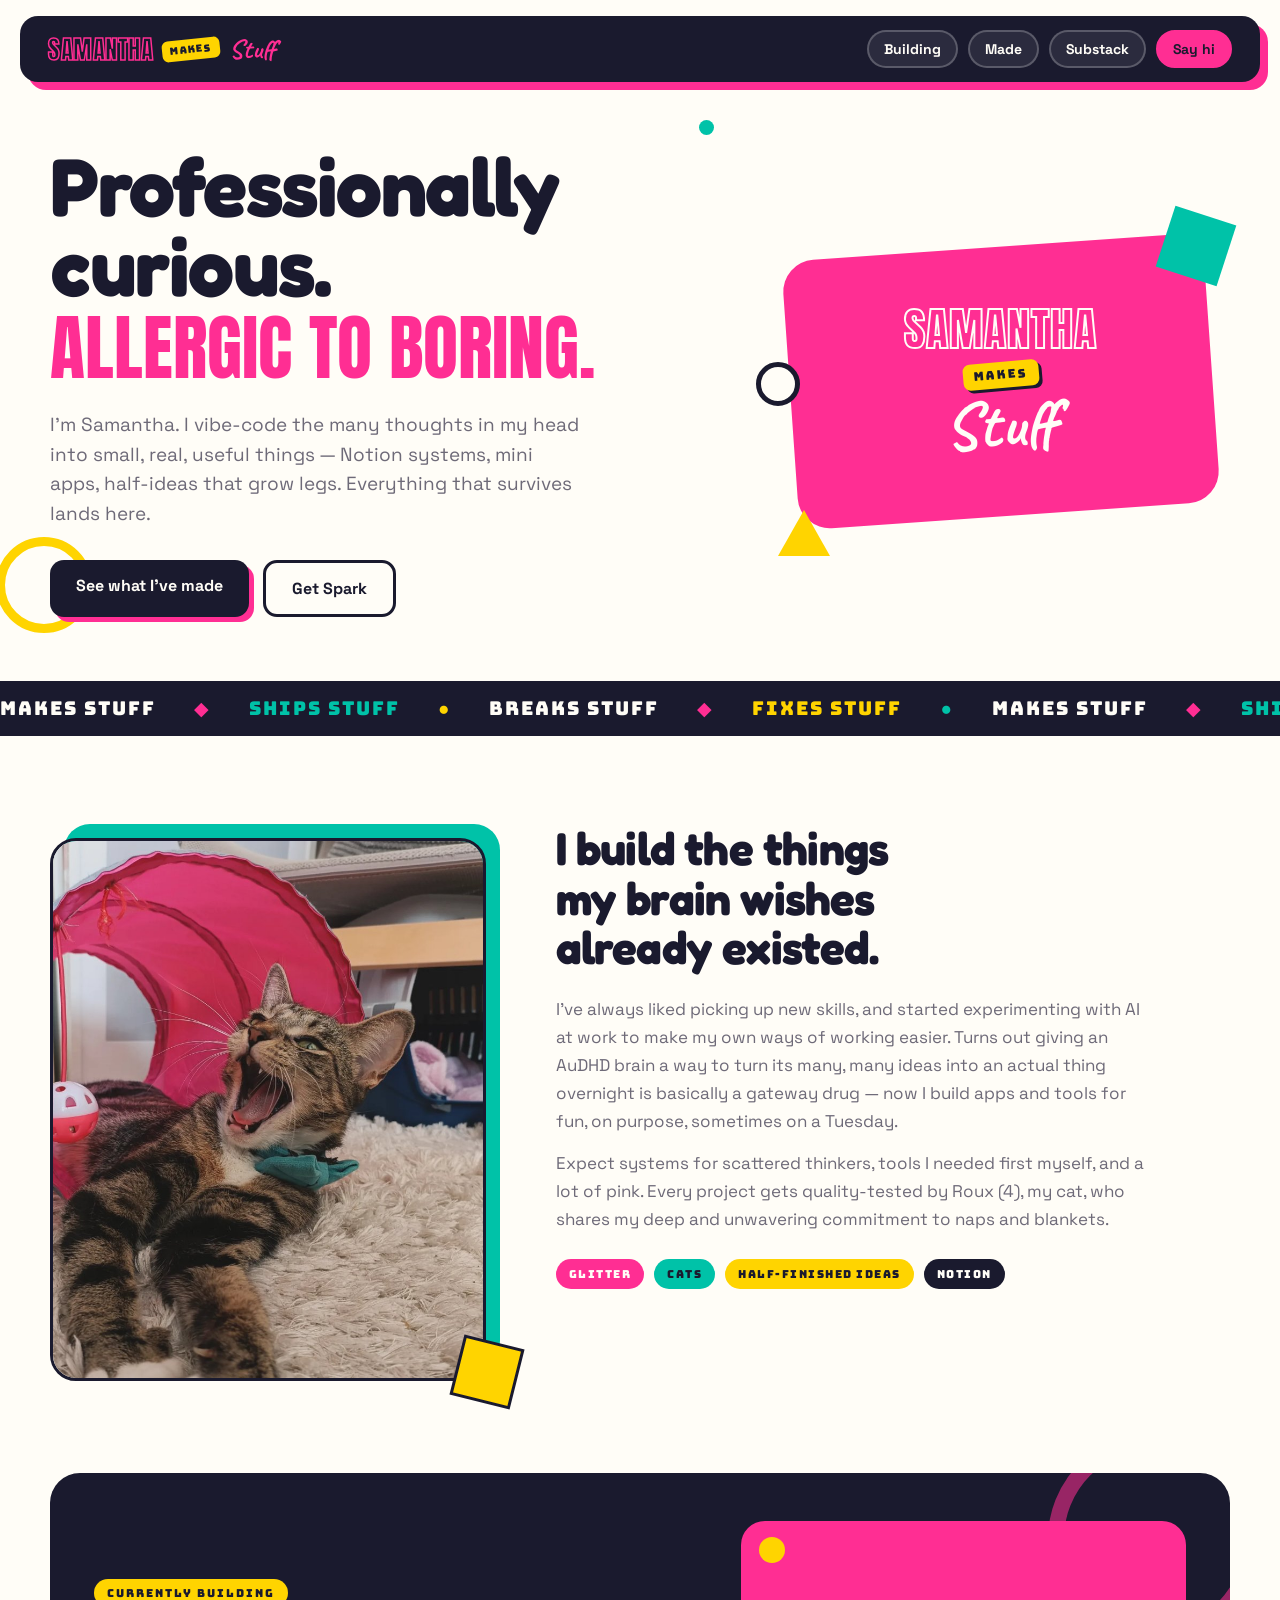
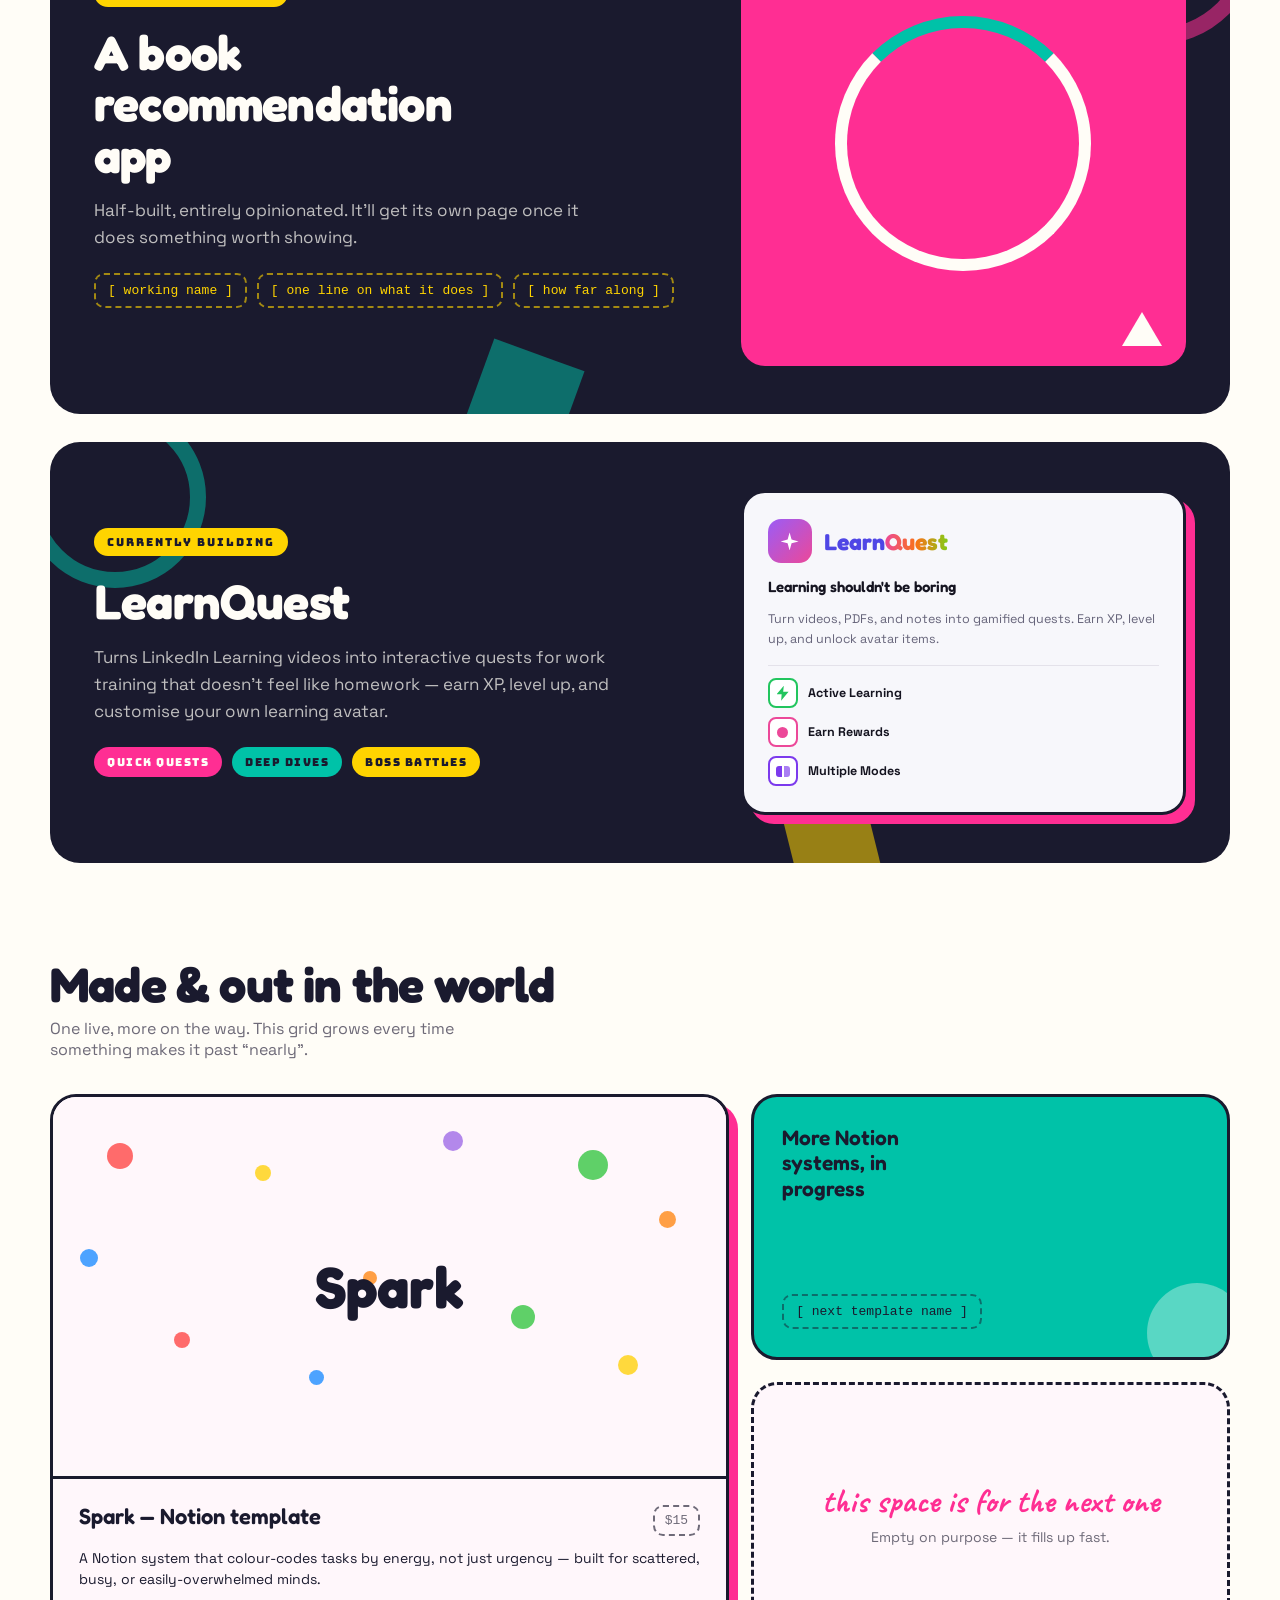
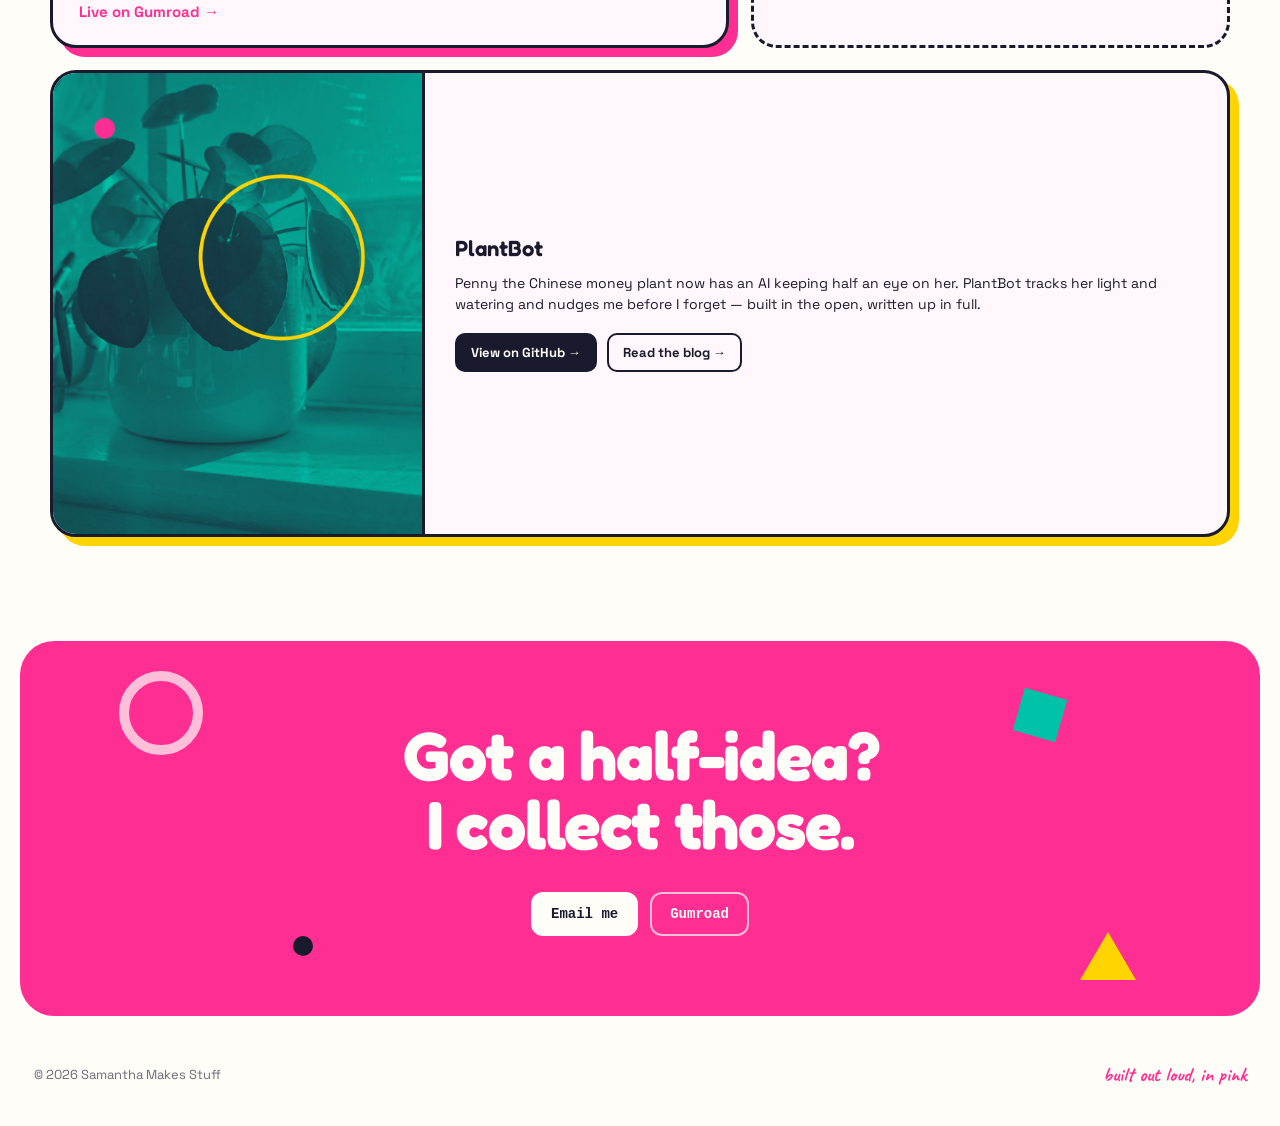
==== commit 47c72694: "Add PlantBot card to the Made section New full-width card below the Spark row, linking to the GitHub" ====
--- a/index.html
+++ b/index.html
@@ -379,7 +379,7 @@
   </script>
 
   <script type="__bundler/template">
-"<!DOCTYPE html>\n<html><head>\n<meta charset=\"utf-8\">\n<meta name=\"viewport\" content=\"width=device-width, initial-scale=1\">\n<script src=\"08575ed8-9628-44a2-86ce-f7f01e4230e6\"><\u002Fscript>\n<\u002Fhead>\n<body>\n<x-dc>\n<!-- @template name=\"Samantha Makes Stuff\" description=\"Personal brand homepage — Memphis\" -->\n<helmet>\n<link rel=\"preconnect\" href=\"https://fonts.googleapis.com\">\n<link rel=\"preconnect\" href=\"https://fonts.gstatic.com\" crossorigin=\"\">\n<style>/* vietnamese */\n@font-face {\n  font-family: 'Anton';\n  font-style: normal;\n  font-weight: 400;\n  font-display: swap;\n  src: url(\"d43c68f9-50fd-4a11-a32a-d3c584ee22ac\") format('woff2');\n  unicode-range: U+0102-0103, U+0110-0111, U+0128-0129, U+0168-0169, U+01A0-01A1, U+01AF-01B0, U+0300-0301, U+0303-0304, U+0308-0309, U+0323, U+0329, U+1EA0-1EF9, U+20AB;\n}\n/* latin-ext */\n@font-face {\n  font-family: 'Anton';\n  font-style: normal;\n  font-weight: 400;\n  font-display: swap;\n  src: url(\"63121fc5-0390-431b-96f2-840fbc02ce2a\") format('woff2');\n  unicode-range: U+0100-02BA, U+02BD-02C5, U+02C7-02CC, U+02CE-02D7, U+02DD-02FF, U+0304, U+0308, U+0329, U+1D00-1DBF, U+1E00-1E9F, U+1EF2-1EFF, U+2020, U+20A0-20AB, U+20AD-20C0, U+2113, U+2C60-2C7F, U+A720-A7FF;\n}\n/* latin */\n@font-face {\n  font-family: 'Anton';\n  font-style: normal;\n  font-weight: 400;\n  font-display: swap;\n  src: url(\"a0e6bfe2-d0eb-470e-ae23-974810c59546\") format('woff2');\n  unicode-range: U+0000-00FF, U+0131, U+0152-0153, U+02BB-02BC, U+02C6, U+02DA, U+02DC, U+0304, U+0308, U+0329, U+2000-206F, U+20AC, U+2122, U+2191, U+2193, U+2212, U+2215, U+FEFF, U+FFFD;\n}\n/* vietnamese */\n@font-face {\n  font-family: 'Bungee';\n  font-style: normal;\n  font-weight: 400;\n  font-display: swap;\n  src: url(\"1ae408f6-b85d-4f98-b080-f7ba618ab0c3\") format('woff2');\n  unicode-range: U+0102-0103, U+0110-0111, U+0128-0129, U+0168-0169, U+01A0-01A1, U+01AF-01B0, U+0300-0301, U+0303-0304, U+0308-0309, U+0323, U+0329, U+1EA0-1EF9, U+20AB;\n}\n/* latin-ext */\n@font-face {\n  font-family: 'Bungee';\n  font-style: normal;\n  font-weight: 400;\n  font-display: swap;\n  src: url(\"d3392a63-1aae-4944-ab69-a68764c824a3\") format('woff2');\n  unicode-range: U+0100-02BA, U+02BD-02C5, U+02C7-02CC, U+02CE-02D7, U+02DD-02FF, U+0304, U+0308, U+0329, U+1D00-1DBF, U+1E00-1E9F, U+1EF2-1EFF, U+2020, U+20A0-20AB, U+20AD-20C0, U+2113, U+2C60-2C7F, U+A720-A7FF;\n}\n/* latin */\n@font-face {\n  font-family: 'Bungee';\n  font-style: normal;\n  font-weight: 400;\n  font-display: swap;\n  src: url(\"fb367b05-fc78-4618-9163-e3370a7e6fa1\") format('woff2');\n  unicode-range: U+0000-00FF, U+0131, U+0152-0153, U+02BB-02BC, U+02C6, U+02DA, U+02DC, U+0304, U+0308, U+0329, U+2000-206F, U+20AC, U+2122, U+2191, U+2193, U+2212, U+2215, U+FEFF, U+FFFD;\n}\n/* cyrillic-ext */\n@font-face {\n  font-family: 'Caveat';\n  font-style: normal;\n  font-weight: 700;\n  font-display: swap;\n  src: url(\"4d5abf99-9508-429a-9698-b0e1ae993edf\") format('woff2');\n  unicode-range: U+0460-052F, U+1C80-1C8A, U+20B4, U+2DE0-2DFF, U+A640-A69F, U+FE2E-FE2F;\n}\n/* cyrillic */\n@font-face {\n  font-family: 'Caveat';\n  font-style: normal;\n  font-weight: 700;\n  font-display: swap;\n  src: url(\"90f2dda9-68b7-4e2f-ad42-26a1dbaf24e8\") format('woff2');\n  unicode-range: U+0301, U+0400-045F, U+0490-0491, U+04B0-04B1, U+2116;\n}\n/* latin-ext */\n@font-face {\n  font-family: 'Caveat';\n  font-style: normal;\n  font-weight: 700;\n  font-display: swap;\n  src: url(\"4cfaece8-dea0-4c3e-b050-14e0961060f9\") format('woff2');\n  unicode-range: U+0100-02BA, U+02BD-02C5, U+02C7-02CC, U+02CE-02D7, U+02DD-02FF, U+0304, U+0308, U+0329, U+1D00-1DBF, U+1E00-1E9F, U+1EF2-1EFF, U+2020, U+20A0-20AB, U+20AD-20C0, U+2113, U+2C60-2C7F, U+A720-A7FF;\n}\n/* latin */\n@font-face {\n  font-family: 'Caveat';\n  font-style: normal;\n  font-weight: 700;\n  font-display: swap;\n  src: url(\"ee22536f-a3dc-4cc4-acf6-cd1a47b9faaa\") format('woff2');\n  unicode-range: U+0000-00FF, U+0131, U+0152-0153, U+02BB-02BC, U+02C6, U+02DA, U+02DC, U+0304, U+0308, U+0329, U+2000-206F, U+20AC, U+2122, U+2191, U+2193, U+2212, U+2215, U+FEFF, U+FFFD;\n}\n/* hebrew */\n@font-face {\n  font-family: 'Fredoka';\n  font-style: normal;\n  font-weight: 500;\n  font-stretch: 100%;\n  font-display: swap;\n  src: url(\"c0a01484-11f9-47d6-8db9-295a452ccae8\") format('woff2');\n  unicode-range: U+0307-0308, U+0590-05FF, U+200C-2010, U+20AA, U+25CC, U+FB1D-FB4F;\n}\n/* latin-ext */\n@font-face {\n  font-family: 'Fredoka';\n  font-style: normal;\n  font-weight: 500;\n  font-stretch: 100%;\n  font-display: swap;\n  src: url(\"8609b791-7564-44dc-885a-29dff1a4e8ac\") format('woff2');\n  unicode-range: U+0100-02BA, U+02BD-02C5, U+02C7-02CC, U+02CE-02D7, U+02DD-02FF, U+0304, U+0308, U+0329, U+1D00-1DBF, U+1E00-1E9F, U+1EF2-1EFF, U+2020, U+20A0-20AB, U+20AD-20C0, U+2113, U+2C60-2C7F, U+A720-A7FF;\n}\n/* latin */\n@font-face {\n  font-family: 'Fredoka';\n  font-style: normal;\n  font-weight: 500;\n  font-stretch: 100%;\n  font-display: swap;\n  src: url(\"3f81d0e0-80c0-4595-9c06-816cf2901abe\") format('woff2');\n  unicode-range: U+0000-00FF, U+0131, U+0152-0153, U+02BB-02BC, U+02C6, U+02DA, U+02DC, U+0304, U+0308, U+0329, U+2000-206F, U+20AC, U+2122, U+2191, U+2193, U+2212, U+2215, U+FEFF, U+FFFD;\n}\n/* hebrew */\n@font-face {\n  font-family: 'Fredoka';\n  font-style: normal;\n  font-weight: 600;\n  font-stretch: 100%;\n  font-display: swap;\n  src: url(\"c0a01484-11f9-47d6-8db9-295a452ccae8\") format('woff2');\n  unicode-range: U+0307-0308, U+0590-05FF, U+200C-2010, U+20AA, U+25CC, U+FB1D-FB4F;\n}\n/* latin-ext */\n@font-face {\n  font-family: 'Fredoka';\n  font-style: normal;\n  font-weight: 600;\n  font-stretch: 100%;\n  font-display: swap;\n  src: url(\"8609b791-7564-44dc-885a-29dff1a4e8ac\") format('woff2');\n  unicode-range: U+0100-02BA, U+02BD-02C5, U+02C7-02CC, U+02CE-02D7, U+02DD-02FF, U+0304, U+0308, U+0329, U+1D00-1DBF, U+1E00-1E9F, U+1EF2-1EFF, U+2020, U+20A0-20AB, U+20AD-20C0, U+2113, U+2C60-2C7F, U+A720-A7FF;\n}\n/* latin */\n@font-face {\n  font-family: 'Fredoka';\n  font-style: normal;\n  font-weight: 600;\n  font-stretch: 100%;\n  font-display: swap;\n  src: url(\"3f81d0e0-80c0-4595-9c06-816cf2901abe\") format('woff2');\n  unicode-range: U+0000-00FF, U+0131, U+0152-0153, U+02BB-02BC, U+02C6, U+02DA, U+02DC, U+0304, U+0308, U+0329, U+2000-206F, U+20AC, U+2122, U+2191, U+2193, U+2212, U+2215, U+FEFF, U+FFFD;\n}\n/* hebrew */\n@font-face {\n  font-family: 'Fredoka';\n  font-style: normal;\n  font-weight: 700;\n  font-stretch: 100%;\n  font-display: swap;\n  src: url(\"c0a01484-11f9-47d6-8db9-295a452ccae8\") format('woff2');\n  unicode-range: U+0307-0308, U+0590-05FF, U+200C-2010, U+20AA, U+25CC, U+FB1D-FB4F;\n}\n/* latin-ext */\n@font-face {\n  font-family: 'Fredoka';\n  font-style: normal;\n  font-weight: 700;\n  font-stretch: 100%;\n  font-display: swap;\n  src: url(\"8609b791-7564-44dc-885a-29dff1a4e8ac\") format('woff2');\n  unicode-range: U+0100-02BA, U+02BD-02C5, U+02C7-02CC, U+02CE-02D7, U+02DD-02FF, U+0304, U+0308, U+0329, U+1D00-1DBF, U+1E00-1E9F, U+1EF2-1EFF, U+2020, U+20A0-20AB, U+20AD-20C0, U+2113, U+2C60-2C7F, U+A720-A7FF;\n}\n/* latin */\n@font-face {\n  font-family: 'Fredoka';\n  font-style: normal;\n  font-weight: 700;\n  font-stretch: 100%;\n  font-display: swap;\n  src: url(\"3f81d0e0-80c0-4595-9c06-816cf2901abe\") format('woff2');\n  unicode-range: U+0000-00FF, U+0131, U+0152-0153, U+02BB-02BC, U+02C6, U+02DA, U+02DC, U+0304, U+0308, U+0329, U+2000-206F, U+20AC, U+2122, U+2191, U+2193, U+2212, U+2215, U+FEFF, U+FFFD;\n}\n/* vietnamese */\n@font-face {\n  font-family: 'Space Grotesk';\n  font-style: normal;\n  font-weight: 400;\n  font-display: swap;\n  src: url(\"2325ba12-5d12-4b83-98d0-2e689e915b00\") format('woff2');\n  unicode-range: U+0102-0103, U+0110-0111, U+0128-0129, U+0168-0169, U+01A0-01A1, U+01AF-01B0, U+0300-0301, U+0303-0304, U+0308-0309, U+0323, U+0329, U+1EA0-1EF9, U+20AB;\n}\n/* latin-ext */\n@font-face {\n  font-family: 'Space Grotesk';\n  font-style: normal;\n  font-weight: 400;\n  font-display: swap;\n  src: url(\"da0f9ac1-b542-4ae3-aa12-4b7069226309\") format('woff2');\n  unicode-range: U+0100-02BA, U+02BD-02C5, U+02C7-02CC, U+02CE-02D7, U+02DD-02FF, U+0304, U+0308, U+0329, U+1D00-1DBF, U+1E00-1E9F, U+1EF2-1EFF, U+2020, U+20A0-20AB, U+20AD-20C0, U+2113, U+2C60-2C7F, U+A720-A7FF;\n}\n/* latin */\n@font-face {\n  font-family: 'Space Grotesk';\n  font-style: normal;\n  font-weight: 400;\n  font-display: swap;\n  src: url(\"ef9af67d-1e53-4583-891a-b8fffaa7906a\") format('woff2');\n  unicode-range: U+0000-00FF, U+0131, U+0152-0153, U+02BB-02BC, U+02C6, U+02DA, U+02DC, U+0304, U+0308, U+0329, U+2000-206F, U+20AC, U+2122, U+2191, U+2193, U+2212, U+2215, U+FEFF, U+FFFD;\n}\n/* vietnamese */\n@font-face {\n  font-family: 'Space Grotesk';\n  font-style: normal;\n  font-weight: 500;\n  font-display: swap;\n  src: url(\"2325ba12-5d12-4b83-98d0-2e689e915b00\") format('woff2');\n  unicode-range: U+0102-0103, U+0110-0111, U+0128-0129, U+0168-0169, U+01A0-01A1, U+01AF-01B0, U+0300-0301, U+0303-0304, U+0308-0309, U+0323, U+0329, U+1EA0-1EF9, U+20AB;\n}\n/* latin-ext */\n@font-face {\n  font-family: 'Space Grotesk';\n  font-style: normal;\n  font-weight: 500;\n  font-display: swap;\n  src: url(\"da0f9ac1-b542-4ae3-aa12-4b7069226309\") format('woff2');\n  unicode-range: U+0100-02BA, U+02BD-02C5, U+02C7-02CC, U+02CE-02D7, U+02DD-02FF, U+0304, U+0308, U+0329, U+1D00-1DBF, U+1E00-1E9F, U+1EF2-1EFF, U+2020, U+20A0-20AB, U+20AD-20C0, U+2113, U+2C60-2C7F, U+A720-A7FF;\n}\n/* latin */\n@font-face {\n  font-family: 'Space Grotesk';\n  font-style: normal;\n  font-weight: 500;\n  font-display: swap;\n  src: url(\"ef9af67d-1e53-4583-891a-b8fffaa7906a\") format('woff2');\n  unicode-range: U+0000-00FF, U+0131, U+0152-0153, U+02BB-02BC, U+02C6, U+02DA, U+02DC, U+0304, U+0308, U+0329, U+2000-206F, U+20AC, U+2122, U+2191, U+2193, U+2212, U+2215, U+FEFF, U+FFFD;\n}\n/* vietnamese */\n@font-face {\n  font-family: 'Space Grotesk';\n  font-style: normal;\n  font-weight: 700;\n  font-display: swap;\n  src: url(\"2325ba12-5d12-4b83-98d0-2e689e915b00\") format('woff2');\n  unicode-range: U+0102-0103, U+0110-0111, U+0128-0129, U+0168-0169, U+01A0-01A1, U+01AF-01B0, U+0300-0301, U+0303-0304, U+0308-0309, U+0323, U+0329, U+1EA0-1EF9, U+20AB;\n}\n/* latin-ext */\n@font-face {\n  font-family: 'Space Grotesk';\n  font-style: normal;\n  font-weight: 700;\n  font-display: swap;\n  src: url(\"da0f9ac1-b542-4ae3-aa12-4b7069226309\") format('woff2');\n  unicode-range: U+0100-02BA, U+02BD-02C5, U+02C7-02CC, U+02CE-02D7, U+02DD-02FF, U+0304, U+0308, U+0329, U+1D00-1DBF, U+1E00-1E9F, U+1EF2-1EFF, U+2020, U+20A0-20AB, U+20AD-20C0, U+2113, U+2C60-2C7F, U+A720-A7FF;\n}\n/* latin */\n@font-face {\n  font-family: 'Space Grotesk';\n  font-style: normal;\n  font-weight: 700;\n  font-display: swap;\n  src: url(\"ef9af67d-1e53-4583-891a-b8fffaa7906a\") format('woff2');\n  unicode-range: U+0000-00FF, U+0131, U+0152-0153, U+02BB-02BC, U+02C6, U+02DA, U+02DC, U+0304, U+0308, U+0329, U+2000-206F, U+20AC, U+2122, U+2191, U+2193, U+2212, U+2215, U+FEFF, U+FFFD;\n}\n<\u002Fstyle>\n<style>\nbody{margin:0;background:#FFFDF7}\na{color:#FF2E93}\na:hover{color:#1A1A2E}\n@keyframes sms-marquee{from{transform:translate3d(0,0,0)}to{transform:translate3d(-50%,0,0)}}\n@keyframes sms-drift{0%,100%{transform:translate3d(0,0,0) rotate(0deg)}50%{transform:translate3d(0,-14px,0) rotate(8deg)}}\n@keyframes sms-spin{to{transform:rotate(360deg)}}\n@keyframes sms-rise{from{opacity:0;transform:translate3d(0,22px,0)}to{opacity:1;transform:translate3d(0,0,0)}}\n@media (prefers-reduced-motion:reduce){*{animation:none !important;transition:none !important}}\n@media (max-width:900px){\n#top{grid-template-columns:1fr !important;gap:36px !important;padding:40px 22px 28px !important}\n#top h1{font-size:clamp(34px,8.4vw,56px) !important;max-width:none !important}\n#top>div:last-child{min-height:250px !important}\n#about{grid-template-columns:1fr !important;gap:34px !important;padding:56px 22px 40px !important}\n#about>div:first-child{max-width:360px}\n#building{padding:24px 22px !important}\n#building>div{grid-template-columns:1fr !important;gap:30px !important;padding:34px 26px !important;border-radius:24px !important}\n#building>div>div:last-child{max-width:260px}\n#made{padding:56px 22px 20px !important}\n#made>div:last-of-type{grid-template-columns:1fr !important;gap:18px !important}\n#made>div:last-of-type>*{grid-column:auto !important}\n#hi{padding:56px 24px !important;margin:56px 14px 16px !important}\nheader{margin:14px 14px 0 !important;padding:14px 18px !important;box-shadow:5px 5px 0 var(--pink) !important}\nfooter{padding:22px !important}\n}\n<\u002Fstyle>\n<\u002Fhelmet>\n<div ref=\"{{ rootRef }}\" style=\"--pink:#FF2E93;--teal:#00C2A8;--yellow:#FFD400;--ink:#1A1A2E;--cream:#FFFDF7;--paper:#FFF7FB;--mute:#6E6A78;background:var(--cream);color:var(--ink);font-family:'Space Grotesk',sans-serif;overflow-x:hidden\">\n\n<header style=\"display:flex;align-items:center;justify-content:space-between;gap:24px;flex-wrap:wrap;background:var(--ink);padding:14px 28px;margin:16px 20px 0;border-radius:18px;box-shadow:8px 8px 0 var(--pink)\">\n<a href=\"#top\" style=\"display:inline-flex;align-items:center;gap:9px;text-decoration:none;white-space:nowrap\">\n<span style=\"font-family:Anton,sans-serif;font-size:25px;letter-spacing:.5px;text-transform:uppercase;color:transparent;-webkit-text-stroke:1.5px var(--pink)\">Samantha<\u002Fspan>\n<span style=\"font-family:Bungee,sans-serif;font-size:10px;letter-spacing:1.2px;color:var(--ink);background:var(--yellow);padding:4px 8px;border-radius:6px;transform:rotate(-6deg)\">MAKES<\u002Fspan>\n<span style=\"font-family:Caveat,cursive;font-weight:700;font-size:27px;color:var(--pink);line-height:1\">Stuff<\u002Fspan>\n<\u002Fa>\n<nav style=\"display:flex;gap:10px;flex-wrap:wrap\">\n<a href=\"#building\" style=\"white-space:nowrap;text-decoration:none;font-weight:700;font-size:14px;color:var(--cream);background:rgba(255,255,255,.08);border:2px solid rgba(255,255,255,.22);padding:8px 15px;border-radius:999px;transition:background-color 140ms cubic-bezier(.22,1,.36,1),color 140ms cubic-bezier(.22,1,.36,1)\" style-hover=\"background:var(--teal);color:var(--ink);border-color:var(--teal)\">Building<\u002Fa>\n<a href=\"#made\" style=\"white-space:nowrap;text-decoration:none;font-weight:700;font-size:14px;color:var(--cream);background:rgba(255,255,255,.08);border:2px solid rgba(255,255,255,.22);padding:8px 15px;border-radius:999px;transition:background-color 140ms cubic-bezier(.22,1,.36,1),color 140ms cubic-bezier(.22,1,.36,1)\" style-hover=\"background:var(--yellow);color:var(--ink);border-color:var(--yellow)\">Made<\u002Fa>\n<a href=\"https://samanthamakesstuff.substack.com/\" target=\"_blank\" rel=\"noopener\" style=\"white-space:nowrap;text-decoration:none;font-weight:700;font-size:14px;color:var(--cream);background:rgba(255,255,255,.08);border:2px solid rgba(255,255,255,.22);padding:8px 15px;border-radius:999px;transition:background-color 140ms cubic-bezier(.22,1,.36,1),color 140ms cubic-bezier(.22,1,.36,1)\" style-hover=\"background:var(--pink);color:var(--ink);border-color:var(--pink)\">Substack<\u002Fa>\n<a href=\"#hi\" style=\"white-space:nowrap;text-decoration:none;font-weight:700;font-size:14px;color:var(--ink);background:var(--pink);border:2px solid var(--pink);padding:8px 15px;border-radius:999px;transition:background-color 140ms cubic-bezier(.22,1,.36,1)\" style-hover=\"background:var(--cream)\">Say hi<\u002Fa>\n<\u002Fnav>\n<\u002Fheader>\n\n<section id=\"top\" style=\"position:relative;max-width:1180px;margin:0 auto;padding:64px 28px 40px;display:grid;grid-template-columns:minmax(0,1.25fr) minmax(0,.85fr);gap:48px;align-items:center\">\n<div style=\"position:absolute;top:38px;right:44%;width:15px;height:15px;border-radius:50%;background:var(--teal)\"><\u002Fdiv>\n<div style=\"position:absolute;bottom:24px;left:-26px;width:78px;height:78px;border-radius:50%;border:9px solid var(--yellow);animation:sms-drift 9s ease-in-out infinite\"><\u002Fdiv>\n<div style=\"position:relative;animation:sms-rise 620ms cubic-bezier(.22,1,.36,1) both\">\n<h1 style=\"font-family:Fredoka,sans-serif;font-weight:700;font-size:clamp(44px,6.4vw,86px);line-height:.98;letter-spacing:-1.5px;margin:0;max-width:11ch;text-wrap:balance\">Professionally curious.<\u002Fh1>\n<p style=\"font-family:Anton,sans-serif;font-size:clamp(29px,5.6vw,76px);line-height:1;letter-spacing:0;text-transform:uppercase;color:var(--pink);margin:6px 0 0\">Allergic to boring.<\u002Fp>\n<p style=\"font-size:19px;line-height:1.55;color:var(--mute);max-width:46ch;margin:26px 0 0;text-wrap:pretty\">I’m Samantha. I vibe-code the many thoughts in my head into small, real, useful things — Notion systems, mini apps, half-ideas that grow legs. Everything that survives lands here.<\u002Fp>\n<div style=\"display:flex;gap:14px;flex-wrap:wrap;margin-top:32px\">\n<a href=\"#made\" style=\"white-space:nowrap;text-decoration:none;font-weight:700;font-size:16px;color:var(--cream);background:var(--ink);padding:15px 26px;border-radius:14px;box-shadow:5px 5px 0 var(--pink);transition:box-shadow 160ms cubic-bezier(.22,1,.36,1),transform 160ms cubic-bezier(.22,1,.36,1)\" style-hover=\"box-shadow:2px 2px 0 var(--pink);transform:translate3d(3px,3px,0)\">See what I’ve made<\u002Fa>\n<a href=\"#shop\" style=\"white-space:nowrap;text-decoration:none;font-weight:700;font-size:16px;color:var(--ink);background:transparent;padding:15px 26px;border-radius:14px;border:3px solid var(--ink);transition:background-color 160ms cubic-bezier(.22,1,.36,1),color 160ms cubic-bezier(.22,1,.36,1)\" style-hover=\"background:var(--yellow)\">Get Spark<\u002Fa>\n<\u002Fdiv>\n<\u002Fdiv>\n<div style=\"position:relative;display:flex;align-items:center;justify-content:center;min-height:320px\">\n<div style=\"position:absolute;inset:8% 4%;background:var(--pink);border-radius:32px;transform:rotate(-4deg)\"><\u002Fdiv>\n<div style=\"position:absolute;top:-8px;right:2px;width:64px;height:64px;background:var(--teal);transform:rotate(18deg);animation:sms-drift 7.5s ease-in-out infinite\"><\u002Fdiv>\n<div style=\"position:absolute;bottom:-14px;left:6px;width:0;height:0;border-left:26px solid transparent;border-right:26px solid transparent;border-bottom:46px solid var(--yellow)\"><\u002Fdiv>\n<div style=\"position:absolute;top:44%;left:-16px;width:34px;height:34px;border-radius:50%;background:var(--cream);border:5px solid var(--ink)\"><\u002Fdiv>\n<div style=\"position:relative;display:flex;flex-direction:column;align-items:center;gap:2px;padding:34px 26px\">\n<span style=\"font-family:Anton,sans-serif;font-size:clamp(30px,4vw,46px);letter-spacing:1px;text-transform:uppercase;color:transparent;-webkit-text-stroke:2px var(--cream);line-height:1.05\">Samantha<\u002Fspan>\n<span style=\"font-family:Bungee,sans-serif;font-size:12px;letter-spacing:2px;color:var(--ink);background:var(--yellow);padding:5px 11px;border-radius:7px;transform:rotate(-5deg);box-shadow:3px 3px 0 var(--ink);margin:6px 0 2px\">MAKES<\u002Fspan>\n<span style=\"font-family:Caveat,cursive;font-weight:700;font-size:clamp(44px,5.6vw,66px);color:var(--cream);line-height:1;transform:rotate(-3deg)\">Stuff<\u002Fspan>\n<\u002Fdiv>\n<\u002Fdiv>\n<\u002Fsection>\n\n<div style=\"background:var(--ink);padding:15px 0;overflow:hidden;white-space:nowrap;margin-top:24px\">\n<div style=\"display:inline-flex;gap:38px;align-items:center;font-family:Bungee,sans-serif;font-size:19px;letter-spacing:2px;color:var(--cream);animation:sms-marquee 26s linear infinite;will-change:transform;padding-right:38px\">\n<span>MAKES STUFF<\u002Fspan><span style=\"color:var(--pink)\">◆<\u002Fspan><span style=\"color:var(--teal)\">SHIPS STUFF<\u002Fspan><span style=\"color:var(--yellow)\">●<\u002Fspan><span>BREAKS STUFF<\u002Fspan><span style=\"color:var(--pink)\">◆<\u002Fspan><span style=\"color:var(--yellow)\">FIXES STUFF<\u002Fspan><span style=\"color:var(--teal)\">●<\u002Fspan>\n<span>MAKES STUFF<\u002Fspan><span style=\"color:var(--pink)\">◆<\u002Fspan><span style=\"color:var(--teal)\">SHIPS STUFF<\u002Fspan><span style=\"color:var(--yellow)\">●<\u002Fspan><span>BREAKS STUFF<\u002Fspan><span style=\"color:var(--pink)\">◆<\u002Fspan><span style=\"color:var(--yellow)\">FIXES STUFF<\u002Fspan><span style=\"color:var(--teal)\">●<\u002Fspan>\n<span>MAKES STUFF<\u002Fspan><span style=\"color:var(--pink)\">◆<\u002Fspan><span style=\"color:var(--teal)\">SHIPS STUFF<\u002Fspan><span style=\"color:var(--yellow)\">●<\u002Fspan><span>BREAKS STUFF<\u002Fspan><span style=\"color:var(--pink)\">◆<\u002Fspan><span style=\"color:var(--yellow)\">FIXES STUFF<\u002Fspan><span style=\"color:var(--teal)\">●<\u002Fspan>\n<span>MAKES STUFF<\u002Fspan><span style=\"color:var(--pink)\">◆<\u002Fspan><span style=\"color:var(--teal)\">SHIPS STUFF<\u002Fspan><span style=\"color:var(--yellow)\">●<\u002Fspan><span>BREAKS STUFF<\u002Fspan><span style=\"color:var(--pink)\">◆<\u002Fspan><span style=\"color:var(--yellow)\">FIXES STUFF<\u002Fspan><span style=\"color:var(--teal)\">●<\u002Fspan>\n<\u002Fdiv>\n<\u002Fdiv>\n\n<section id=\"about\" style=\"max-width:1180px;margin:0 auto;padding:88px 28px 56px;display:grid;grid-template-columns:minmax(0,.8fr) minmax(0,1.2fr);gap:56px;align-items:start\">\n<div style=\"position:relative;padding:14px 14px 0 0\">\n<div style=\"position:absolute;top:0;right:0;bottom:14px;left:14px;background:var(--teal);border-radius:26px\"><\u002Fdiv>\n<div style=\"position:relative;aspect-ratio:4/5;border-radius:26px;border:3px solid var(--ink);background:var(--paper);overflow:hidden\">\n<img src=\"Roux.jpg\" alt=\"Samantha\u2019s cat Roux mid-yawn, poking out of a pink play tunnel\" style=\"width:100%;height:100%;object-fit:cover;display:block\"\/><\u002Fdiv>\n<div style=\"position:absolute;bottom:-22px;right:-18px;width:56px;height:56px;background:var(--yellow);transform:rotate(14deg);border:3px solid var(--ink)\"><\u002Fdiv>\n<\u002Fdiv>\n<div>\n<h2 style=\"font-family:Fredoka,sans-serif;font-weight:700;font-size:clamp(30px,3.6vw,46px);line-height:1.08;letter-spacing:-.8px;margin:0;max-width:18ch;text-wrap:balance\">I build the things my brain wishes already existed.<\u002Fh2>\n<p style=\"font-size:17px;line-height:1.65;color:var(--mute);max-width:54ch;margin:22px 0 0;text-wrap:pretty\">I’ve always liked picking up new skills, and started experimenting with AI at work to make my own ways of working easier. Turns out giving an AuDHD brain a way to turn its many, many ideas into an actual thing overnight is basically a gateway drug — now I build apps and tools for fun, on purpose, sometimes on a Tuesday.<\u002Fp>\n<p style=\"font-size:17px;line-height:1.65;color:var(--mute);max-width:54ch;margin:14px 0 0;text-wrap:pretty\">Expect systems for scattered thinkers, tools I needed first myself, and a lot of pink. Every project gets quality-tested by Roux (4), my cat, who shares my deep and unwavering commitment to naps and blankets.<\u002Fp>\n<div style=\"display:flex;gap:10px;flex-wrap:wrap;margin-top:26px\">\n<span style=\"font-family:Bungee,sans-serif;font-size:11px;letter-spacing:1.5px;background:var(--pink);color:var(--cream);padding:8px 13px;border-radius:999px\">GLITTER<\u002Fspan>\n<span style=\"font-family:Bungee,sans-serif;font-size:11px;letter-spacing:1.5px;background:var(--teal);color:var(--ink);padding:8px 13px;border-radius:999px\">CATS<\u002Fspan>\n<span style=\"font-family:Bungee,sans-serif;font-size:11px;letter-spacing:1.5px;background:var(--yellow);color:var(--ink);padding:8px 13px;border-radius:999px\">HALF-FINISHED IDEAS<\u002Fspan>\n<span style=\"font-family:Bungee,sans-serif;font-size:11px;letter-spacing:1.5px;background:var(--ink);color:var(--cream);padding:8px 13px;border-radius:999px\">NOTION<\u002Fspan>\n<\u002Fdiv>\n<\u002Fdiv>\n<\u002Fsection>\n\n<section id=\"building\" style=\"max-width:1180px;margin:0 auto;padding:36px 28px 24px\">\n<div style=\"position:relative;background:var(--ink);border-radius:30px;padding:48px 44px;overflow:hidden;display:grid;grid-template-columns:minmax(0,1.15fr) minmax(0,.85fr);gap:44px;align-items:center\">\n<div style=\"position:absolute;top:-40px;right:-30px;width:180px;height:180px;border-radius:50%;border:16px solid var(--pink);opacity:.55\"><\u002Fdiv>\n<div style=\"position:absolute;bottom:-34px;left:36%;width:96px;height:96px;background:var(--teal);transform:rotate(20deg);opacity:.5\"><\u002Fdiv>\n<div style=\"position:relative\">\n<span style=\"display:inline-flex;align-items:center;gap:9px;font-family:Bungee,sans-serif;font-size:11px;letter-spacing:2px;color:var(--ink);background:var(--yellow);padding:7px 13px;border-radius:999px\">CURRENTLY BUILDING<\u002Fspan>\n<h2 style=\"font-family:Fredoka,sans-serif;font-weight:700;font-size:clamp(30px,3.8vw,50px);line-height:1.05;letter-spacing:-.8px;color:var(--cream);margin:20px 0 0;max-width:15ch\">A book recommendation app<\u002Fh2>\n<p style=\"font-size:17px;line-height:1.6;color:rgba(255,253,247,.72);max-width:48ch;margin:16px 0 0;text-wrap:pretty\">Half-built, entirely opinionated. It’ll get its own page once it does something worth showing.<\u002Fp>\n<div style=\"display:flex;flex-wrap:wrap;gap:10px;margin-top:22px\">\n<span style=\"font-family:monospace;font-size:13px;color:var(--yellow);border:2px dashed rgba(255,212,0,.6);border-radius:10px;padding:8px 12px\">[ working name ]<\u002Fspan>\n<span style=\"font-family:monospace;font-size:13px;color:var(--yellow);border:2px dashed rgba(255,212,0,.6);border-radius:10px;padding:8px 12px\">[ one line on what it does ]<\u002Fspan>\n<span style=\"font-family:monospace;font-size:13px;color:var(--yellow);border:2px dashed rgba(255,212,0,.6);border-radius:10px;padding:8px 12px\">[ how far along ]<\u002Fspan>\n<\u002Fdiv>\n<\u002Fdiv>\n<div style=\"position:relative;aspect-ratio:1;border-radius:24px;background:var(--pink);display:flex;align-items:center;justify-content:center;overflow:hidden\">\n<div style=\"position:absolute;top:16px;left:18px;width:26px;height:26px;border-radius:50%;background:var(--yellow)\"><\u002Fdiv>\n<div style=\"position:absolute;bottom:20px;right:24px;width:0;height:0;border-left:20px solid transparent;border-right:20px solid transparent;border-bottom:34px solid var(--cream)\"><\u002Fdiv>\n<div style=\"width:52%;aspect-ratio:1;border-radius:50%;border:12px solid var(--cream);border-top-color:var(--teal);animation:sms-spin 5.5s linear infinite\"><\u002Fdiv>\n<\u002Fdiv>\n<\u002Fdiv>\n<div style=\"position:relative;background:var(--ink);border-radius:30px;padding:48px 44px;overflow:hidden;display:grid;grid-template-columns:minmax(0,1.15fr) minmax(0,.85fr);gap:44px;align-items:center;margin-top:28px\">\n<div style=\"position:absolute;top:-36px;left:-26px;width:150px;height:150px;border-radius:50%;border:16px solid var(--teal);opacity:.5\"><\u002Fdiv>\n<div style=\"position:absolute;bottom:-30px;right:30%;width:84px;height:84px;background:var(--yellow);transform:rotate(-14deg);opacity:.55\"><\u002Fdiv>\n<div style=\"position:relative\">\n<span style=\"display:inline-flex;align-items:center;gap:9px;font-family:Bungee,sans-serif;font-size:11px;letter-spacing:2px;color:var(--ink);background:var(--yellow);padding:7px 13px;border-radius:999px\">CURRENTLY BUILDING<\u002Fspan>\n<h2 style=\"font-family:Fredoka,sans-serif;font-weight:700;font-size:clamp(30px,3.8vw,50px);line-height:1.05;letter-spacing:-.8px;color:var(--cream);margin:20px 0 0;max-width:15ch\">LearnQuest<\u002Fh2>\n<p style=\"font-size:17px;line-height:1.6;color:rgba(255,253,247,.72);max-width:48ch;margin:16px 0 0;text-wrap:pretty\">Turns LinkedIn Learning videos into interactive quests for work training that doesn\u2019t feel like homework \u2014 earn XP, level up, and customise your own learning avatar.<\u002Fp>\n<div style=\"display:flex;flex-wrap:wrap;gap:10px;margin-top:22px\">\n<span style=\"font-family:Bungee,sans-serif;font-size:11px;letter-spacing:1.5px;background:var(--pink);color:var(--cream);padding:8px 13px;border-radius:999px\">QUICK QUESTS<\u002Fspan>\n<span style=\"font-family:Bungee,sans-serif;font-size:11px;letter-spacing:1.5px;background:var(--teal);color:var(--ink);padding:8px 13px;border-radius:999px\">DEEP DIVES<\u002Fspan>\n<span style=\"font-family:Bungee,sans-serif;font-size:11px;letter-spacing:1.5px;background:var(--yellow);color:var(--ink);padding:8px 13px;border-radius:999px\">BOSS BATTLES<\u002Fspan>\n<\u002Fdiv>\n<\u002Fdiv>\n<div style=\"position:relative;border-radius:24px;background:#F7F7FB;border:3px solid var(--ink);box-shadow:9px 9px 0 var(--pink);padding:26px 24px;display:flex;flex-direction:column;gap:14px\">\n<div style=\"display:flex;align-items:center;gap:12px\">\n<div style=\"width:44px;height:44px;border-radius:13px;background:linear-gradient(135deg,#9B5CF6,#EC4899);display:flex;align-items:center;justify-content:center;flex-shrink:0\">\n<div style=\"width:18px;height:18px;background:#fff;clip-path:polygon(50% 0%,61% 39%,100% 50%,61% 61%,50% 100%,39% 61%,0% 50%,39% 39%)\"><\u002Fdiv>\n<\u002Fdiv>\n<span style=\"font-family:Fredoka,ui-rounded,sans-serif;font-weight:700;font-size:23px;line-height:1\">\n<span style=\"color:#4F46E5\">Learn<\u002Fspan><span style=\"background:linear-gradient(90deg,#EC4899,#F97316,#84CC16);-webkit-background-clip:text;background-clip:text;color:transparent\">Quest<\u002Fspan>\n<\u002Fspan>\n<\u002Fdiv>\n<p style=\"font-family:Fredoka,ui-rounded,sans-serif;font-weight:600;font-size:15px;color:#151420;margin:0\">Learning shouldn't be boring<\u002Fp>\n<p style=\"font-size:12.5px;line-height:1.55;color:#66647a;margin:0\">Turn videos, PDFs, and notes into gamified quests. Earn XP, level up, and unlock avatar items.<\u002Fp>\n<div style=\"display:flex;flex-direction:column;gap:9px;margin-top:2px;padding-top:12px;border-top:1px solid #e4e2ea\">\n<div style=\"display:flex;align-items:center;gap:10px\">\n<span style=\"width:26px;height:26px;border-radius:8px;background:#fff;border:2px solid #22C55E;display:flex;align-items:center;justify-content:center;flex-shrink:0\"><span style=\"width:12px;height:15px;background:#22C55E;clip-path:polygon(60% 0%,0% 58%,42% 58%,38% 100%,100% 40%,55% 40%)\"><\u002Fspan><\u002Fspan>\n<span style=\"font-size:12.5px;font-weight:600;color:#151420\">Active Learning<\u002Fspan>\n<\u002Fdiv>\n<div style=\"display:flex;align-items:center;gap:10px\">\n<span style=\"width:26px;height:26px;border-radius:8px;background:#fff;border:2px solid #EC4899;display:flex;align-items:center;justify-content:center;flex-shrink:0\"><span style=\"width:11px;height:11px;border-radius:50%;background:#EC4899\"><\u002Fspan><\u002Fspan>\n<span style=\"font-size:12.5px;font-weight:600;color:#151420\">Earn Rewards<\u002Fspan>\n<\u002Fdiv>\n<div style=\"display:flex;align-items:center;gap:10px\">\n<span style=\"width:26px;height:26px;border-radius:8px;background:#fff;border:2px solid #7C3AED;display:flex;align-items:center;justify-content:center;flex-shrink:0\"><span style=\"display:flex;gap:2px;width:14px;height:11px\"><span style=\"flex:1;background:#7C3AED;border-radius:3px 0 0 3px\"><\u002Fspan><span style=\"flex:1;background:#7C3AED;border-radius:0 3px 3px 0;opacity:.65\"><\u002Fspan><\u002Fspan><\u002Fspan>\n<span style=\"font-size:12.5px;font-weight:600;color:#151420\">Multiple Modes<\u002Fspan>\n<\u002Fdiv>\n<\u002Fdiv>\n<\u002Fdiv>\n<\u002Fdiv>\n<\u002Fsection>\n\n<section id=\"made\" style=\"max-width:1180px;margin:0 auto;padding:72px 28px 24px\">\n<h2 style=\"font-family:Fredoka,sans-serif;font-weight:700;font-size:clamp(30px,3.8vw,50px);line-height:1.05;letter-spacing:-.8px;margin:0 0 8px\">Made &amp; out in the world<\u002Fh2>\n<p style=\"font-size:16px;color:var(--mute);margin:0 0 34px;max-width:48ch\">One live, more on the way. This grid grows every time something makes it past “nearly”.<\u002Fp>\n<div style=\"display:grid;grid-template-columns:repeat(12,1fr);gap:22px\">\n<a id=\"shop\" href=\"https://samanthamakesstuff.gumroad.com/l/notion-spark\" target=\"_blank\" rel=\"noopener\" style=\"grid-column:span 7;text-decoration:none;color:var(--ink);background:var(--paper);border:3px solid var(--ink);border-radius:26px;overflow:hidden;display:flex;flex-direction:column;box-shadow:9px 9px 0 var(--pink);transition:box-shadow 180ms cubic-bezier(.22,1,.36,1),transform 180ms cubic-bezier(.22,1,.36,1)\" style-hover=\"box-shadow:3px 3px 0 var(--pink);transform:translate3d(6px,6px,0)\">\n<div style=\"position:relative;aspect-ratio:16/9;background:var(--paper);display:flex;align-items:center;justify-content:center;overflow:hidden;border-bottom:3px solid var(--ink)\">\n<div style=\"position:absolute;top:12%;left:8%;width:26px;height:26px;border-radius:50%;background:#FF6B6B\"><\u002Fdiv>\n<div style=\"position:absolute;top:18%;left:30%;width:16px;height:16px;border-radius:50%;background:#FFD93D\"><\u002Fdiv>\n<div style=\"position:absolute;top:9%;left:58%;width:20px;height:20px;border-radius:50%;background:#B388EB\"><\u002Fdiv>\n<div style=\"position:absolute;top:14%;left:78%;width:30px;height:30px;border-radius:50%;background:#5FD068\"><\u002Fdiv>\n<div style=\"position:absolute;top:40%;left:4%;width:18px;height:18px;border-radius:50%;background:#4DA3FF\"><\u002Fdiv>\n<div style=\"position:absolute;top:46%;left:46%;width:14px;height:14px;border-radius:50%;background:#FF9F45\"><\u002Fdiv>\n<div style=\"position:absolute;top:55%;left:68%;width:24px;height:24px;border-radius:50%;background:#5FD068\"><\u002Fdiv>\n<div style=\"position:absolute;top:62%;left:18%;width:16px;height:16px;border-radius:50%;background:#FF6B6B\"><\u002Fdiv>\n<div style=\"position:absolute;top:68%;left:84%;width:20px;height:20px;border-radius:50%;background:#FFD93D\"><\u002Fdiv>\n<div style=\"position:absolute;top:72%;left:38%;width:15px;height:15px;border-radius:50%;background:#4DA3FF\"><\u002Fdiv>\n<div style=\"position:absolute;top:30%;left:90%;width:17px;height:17px;border-radius:50%;background:#FF9F45\"><\u002Fdiv>\n<span style=\"position:relative;font-family:Fredoka,sans-serif;font-weight:700;font-size:clamp(34px,5vw,58px);color:var(--ink)\">Spark<\u002Fspan>\n<\u002Fdiv>\n<div style=\"padding:24px 26px;display:flex;flex-direction:column;gap:12px\">\n<div style=\"display:flex;align-items:baseline;justify-content:space-between;gap:16px;flex-wrap:wrap\">\n<p style=\"font-family:Fredoka,sans-serif;font-weight:600;font-size:22px;margin:0\">Spark — Notion template<\u002Fp>\n<span style=\"font-family:monospace;font-size:13px;color:var(--mute);border:2px dashed var(--mute);border-radius:10px;padding:6px 10px;font-variant-numeric:tabular-nums\">$15<\u002Fspan>\n<\u002Fdiv>\n<span style=\"font-size:14px;color:var(--ink);line-height:1.5\">A Notion system that colour-codes tasks by energy, not just urgency — built for scattered, busy, or easily-overwhelmed minds.<\u002Fspan>\n<span style=\"font-weight:700;font-size:15px;color:var(--pink)\">Live on Gumroad →<\u002Fspan>\n<\u002Fdiv>\n<\u002Fa>\n<div style=\"grid-column:span 5;display:flex;flex-direction:column;gap:22px\">\n<div style=\"flex:1;background:var(--teal);border:3px solid var(--ink);border-radius:26px;padding:28px;display:flex;flex-direction:column;justify-content:space-between;gap:20px;min-height:180px;position:relative;overflow:hidden\">\n<div style=\"position:absolute;bottom:-26px;right:-20px;width:100px;height:100px;border-radius:50%;background:var(--cream);opacity:.35\"><\u002Fdiv>\n<p style=\"font-family:Fredoka,sans-serif;font-weight:600;font-size:21px;line-height:1.2;margin:0;position:relative;max-width:16ch\">More Notion systems, in progress<\u002Fp>\n<span style=\"position:relative;font-family:monospace;font-size:13px;color:var(--ink);border:2px dashed rgba(26,26,46,.5);border-radius:10px;padding:8px 12px;align-self:flex-start\">[ next template name ]<\u002Fspan>\n<\u002Fdiv>\n<div style=\"flex:1;background:var(--paper);border:3px dashed var(--ink);border-radius:26px;padding:28px;display:flex;flex-direction:column;justify-content:center;gap:10px;min-height:180px;text-align:center\">\n<p style=\"font-family:Caveat,cursive;font-weight:700;font-size:34px;color:var(--pink);margin:0;line-height:1\">this space is for the next one<\u002Fp>\n<p style=\"font-size:14px;color:var(--mute);margin:0\">Empty on purpose — it fills up fast.<\u002Fp>\n<\u002Fdiv>\n<\u002Fdiv>\n<\u002Fdiv>\n<\u002Fsection>\n\n<section id=\"hi\" style=\"position:relative;margin:80px 20px 20px;background:var(--pink);border-radius:34px;padding:80px 40px;overflow:hidden;text-align:center\">\n<div style=\"position:absolute;top:30px;left:8%;width:64px;height:64px;border-radius:50%;border:10px solid var(--cream);opacity:.7\"><\u002Fdiv>\n<div style=\"position:absolute;bottom:36px;right:10%;width:0;height:0;border-left:28px solid transparent;border-right:28px solid transparent;border-bottom:48px solid var(--yellow)\"><\u002Fdiv>\n<div style=\"position:absolute;top:52px;right:16%;width:44px;height:44px;background:var(--teal);transform:rotate(16deg)\"><\u002Fdiv>\n<div style=\"position:absolute;bottom:60px;left:22%;width:20px;height:20px;border-radius:50%;background:var(--ink)\"><\u002Fdiv>\n<h2 style=\"position:relative;font-family:Fredoka,sans-serif;font-weight:700;font-size:clamp(34px,5.4vw,68px);line-height:1.02;letter-spacing:-1.2px;color:var(--cream);margin:0 auto;max-width:16ch;text-wrap:balance\">Got a half-idea? I collect those.<\u002Fh2>\n<div style=\"position:relative;display:flex;align-items:center;justify-content:center;gap:12px;flex-wrap:wrap;margin-top:32px\">\n<a href=\"mailto:samanthamakesstufff@proton.me\" style=\"font-family:monospace;font-size:14px;font-weight:700;color:var(--ink);background:var(--cream);border:2px solid var(--cream);border-radius:12px;padding:12px 18px;text-decoration:none;transition:background-color 140ms cubic-bezier(.22,1,.36,1),color 140ms cubic-bezier(.22,1,.36,1)\" style-hover=\"background:var(--ink);color:var(--cream)\">Email me<\u002Fa>\n<a href=\"https://samanthamakesstuff.gumroad.com/\" target=\"_blank\" rel=\"noopener\" style=\"font-family:monospace;font-size:14px;font-weight:700;color:var(--cream);border:2px solid rgba(255,253,247,.7);border-radius:12px;padding:12px 18px;text-decoration:none;transition:background-color 140ms cubic-bezier(.22,1,.36,1),color 140ms cubic-bezier(.22,1,.36,1)\" style-hover=\"background:var(--cream);color:var(--ink)\">Gumroad<\u002Fa>\n<\u002Fdiv>\n<\u002Fsection>\n\n\n<footer style=\"display:flex;align-items:center;justify-content:space-between;gap:16px;flex-wrap:wrap;padding:26px 34px 40px;font-size:13px;color:var(--mute)\">\n<span>© 2026 Samantha Makes Stuff<\u002Fspan>\n<span style=\"display:flex;align-items:center;gap:18px\"><span style=\"font-family:Caveat,cursive;font-weight:700;font-size:20px;color:var(--pink)\">built out loud, in pink<\u002Fspan><\u002Fspan>\n<\u002Ffooter>\n\n<\u002Fdiv>\n<\u002Fx-dc>\n<script type=\"text/x-dc\" data-dc-script=\"\" data-props=\"{&quot;accent&quot;:{&quot;editor&quot;:&quot;color&quot;,&quot;default&quot;:&quot;#FF2E93&quot;,&quot;tsType&quot;:&quot;string&quot;,&quot;options&quot;:[&quot;#FF2E93&quot;,&quot;#F5006B&quot;,&quot;#FF4FA3&quot;,&quot;#E6006E&quot;],&quot;section&quot;:&quot;Brand&quot;},&quot;marquee&quot;:{&quot;editor&quot;:&quot;boolean&quot;,&quot;default&quot;:true,&quot;tsType&quot;:&quot;boolean&quot;,&quot;section&quot;:&quot;Motion&quot;},&quot;showBlanks&quot;:{&quot;editor&quot;:&quot;boolean&quot;,&quot;default&quot;:true,&quot;tsType&quot;:&quot;boolean&quot;,&quot;section&quot;:&quot;Content&quot;}}\">\nclass Component extends DCLogic {\n  constructor(p) { super(p); this.rootRef = React.createRef(); }\n  componentDidMount() { this.apply(); }\n  componentDidUpdate() { this.apply(); }\n  apply() {\n    const el = this.rootRef.current;\n    if (!el) return;\n    const accent = this.props.accent || '#FF2E93';\n    el.style.setProperty('--pink', accent);\n    const marquee = el.querySelector('[style*=\"sms-marquee\"]');\n    if (marquee) marquee.style.animationPlayState = this.props.marquee === false ? 'paused' : 'running';\n    el.querySelectorAll('[style*=\"2px dashed\"]').forEach(n => {\n      n.style.display = this.props.showBlanks === false ? 'none' : '';\n    });\n  }\n  renderVals() { return { rootRef: this.rootRef }; }\n}\n<\u002Fscript>\n\n\n<\u002Fbody><\u002Fhtml>"
+"<!DOCTYPE html>\n<html><head>\n<meta charset=\"utf-8\">\n<meta name=\"viewport\" content=\"width=device-width, initial-scale=1\">\n<script src=\"08575ed8-9628-44a2-86ce-f7f01e4230e6\"><\u002Fscript>\n<\u002Fhead>\n<body>\n<x-dc>\n<!-- @template name=\"Samantha Makes Stuff\" description=\"Personal brand homepage — Memphis\" -->\n<helmet>\n<link rel=\"preconnect\" href=\"https://fonts.googleapis.com\">\n<link rel=\"preconnect\" href=\"https://fonts.gstatic.com\" crossorigin=\"\">\n<script defer=\"\" src=\"/_vercel/insights/script.js\"><\u002Fscript>\n<style>/* vietnamese */\n@font-face {\n  font-family: 'Anton';\n  font-style: normal;\n  font-weight: 400;\n  font-display: swap;\n  src: url(\"d43c68f9-50fd-4a11-a32a-d3c584ee22ac\") format('woff2');\n  unicode-range: U+0102-0103, U+0110-0111, U+0128-0129, U+0168-0169, U+01A0-01A1, U+01AF-01B0, U+0300-0301, U+0303-0304, U+0308-0309, U+0323, U+0329, U+1EA0-1EF9, U+20AB;\n}\n/* latin-ext */\n@font-face {\n  font-family: 'Anton';\n  font-style: normal;\n  font-weight: 400;\n  font-display: swap;\n  src: url(\"63121fc5-0390-431b-96f2-840fbc02ce2a\") format('woff2');\n  unicode-range: U+0100-02BA, U+02BD-02C5, U+02C7-02CC, U+02CE-02D7, U+02DD-02FF, U+0304, U+0308, U+0329, U+1D00-1DBF, U+1E00-1E9F, U+1EF2-1EFF, U+2020, U+20A0-20AB, U+20AD-20C0, U+2113, U+2C60-2C7F, U+A720-A7FF;\n}\n/* latin */\n@font-face {\n  font-family: 'Anton';\n  font-style: normal;\n  font-weight: 400;\n  font-display: swap;\n  src: url(\"a0e6bfe2-d0eb-470e-ae23-974810c59546\") format('woff2');\n  unicode-range: U+0000-00FF, U+0131, U+0152-0153, U+02BB-02BC, U+02C6, U+02DA, U+02DC, U+0304, U+0308, U+0329, U+2000-206F, U+20AC, U+2122, U+2191, U+2193, U+2212, U+2215, U+FEFF, U+FFFD;\n}\n/* vietnamese */\n@font-face {\n  font-family: 'Bungee';\n  font-style: normal;\n  font-weight: 400;\n  font-display: swap;\n  src: url(\"1ae408f6-b85d-4f98-b080-f7ba618ab0c3\") format('woff2');\n  unicode-range: U+0102-0103, U+0110-0111, U+0128-0129, U+0168-0169, U+01A0-01A1, U+01AF-01B0, U+0300-0301, U+0303-0304, U+0308-0309, U+0323, U+0329, U+1EA0-1EF9, U+20AB;\n}\n/* latin-ext */\n@font-face {\n  font-family: 'Bungee';\n  font-style: normal;\n  font-weight: 400;\n  font-display: swap;\n  src: url(\"d3392a63-1aae-4944-ab69-a68764c824a3\") format('woff2');\n  unicode-range: U+0100-02BA, U+02BD-02C5, U+02C7-02CC, U+02CE-02D7, U+02DD-02FF, U+0304, U+0308, U+0329, U+1D00-1DBF, U+1E00-1E9F, U+1EF2-1EFF, U+2020, U+20A0-20AB, U+20AD-20C0, U+2113, U+2C60-2C7F, U+A720-A7FF;\n}\n/* latin */\n@font-face {\n  font-family: 'Bungee';\n  font-style: normal;\n  font-weight: 400;\n  font-display: swap;\n  src: url(\"fb367b05-fc78-4618-9163-e3370a7e6fa1\") format('woff2');\n  unicode-range: U+0000-00FF, U+0131, U+0152-0153, U+02BB-02BC, U+02C6, U+02DA, U+02DC, U+0304, U+0308, U+0329, U+2000-206F, U+20AC, U+2122, U+2191, U+2193, U+2212, U+2215, U+FEFF, U+FFFD;\n}\n/* cyrillic-ext */\n@font-face {\n  font-family: 'Caveat';\n  font-style: normal;\n  font-weight: 700;\n  font-display: swap;\n  src: url(\"4d5abf99-9508-429a-9698-b0e1ae993edf\") format('woff2');\n  unicode-range: U+0460-052F, U+1C80-1C8A, U+20B4, U+2DE0-2DFF, U+A640-A69F, U+FE2E-FE2F;\n}\n/* cyrillic */\n@font-face {\n  font-family: 'Caveat';\n  font-style: normal;\n  font-weight: 700;\n  font-display: swap;\n  src: url(\"90f2dda9-68b7-4e2f-ad42-26a1dbaf24e8\") format('woff2');\n  unicode-range: U+0301, U+0400-045F, U+0490-0491, U+04B0-04B1, U+2116;\n}\n/* latin-ext */\n@font-face {\n  font-family: 'Caveat';\n  font-style: normal;\n  font-weight: 700;\n  font-display: swap;\n  src: url(\"4cfaece8-dea0-4c3e-b050-14e0961060f9\") format('woff2');\n  unicode-range: U+0100-02BA, U+02BD-02C5, U+02C7-02CC, U+02CE-02D7, U+02DD-02FF, U+0304, U+0308, U+0329, U+1D00-1DBF, U+1E00-1E9F, U+1EF2-1EFF, U+2020, U+20A0-20AB, U+20AD-20C0, U+2113, U+2C60-2C7F, U+A720-A7FF;\n}\n/* latin */\n@font-face {\n  font-family: 'Caveat';\n  font-style: normal;\n  font-weight: 700;\n  font-display: swap;\n  src: url(\"ee22536f-a3dc-4cc4-acf6-cd1a47b9faaa\") format('woff2');\n  unicode-range: U+0000-00FF, U+0131, U+0152-0153, U+02BB-02BC, U+02C6, U+02DA, U+02DC, U+0304, U+0308, U+0329, U+2000-206F, U+20AC, U+2122, U+2191, U+2193, U+2212, U+2215, U+FEFF, U+FFFD;\n}\n/* hebrew */\n@font-face {\n  font-family: 'Fredoka';\n  font-style: normal;\n  font-weight: 500;\n  font-stretch: 100%;\n  font-display: swap;\n  src: url(\"c0a01484-11f9-47d6-8db9-295a452ccae8\") format('woff2');\n  unicode-range: U+0307-0308, U+0590-05FF, U+200C-2010, U+20AA, U+25CC, U+FB1D-FB4F;\n}\n/* latin-ext */\n@font-face {\n  font-family: 'Fredoka';\n  font-style: normal;\n  font-weight: 500;\n  font-stretch: 100%;\n  font-display: swap;\n  src: url(\"8609b791-7564-44dc-885a-29dff1a4e8ac\") format('woff2');\n  unicode-range: U+0100-02BA, U+02BD-02C5, U+02C7-02CC, U+02CE-02D7, U+02DD-02FF, U+0304, U+0308, U+0329, U+1D00-1DBF, U+1E00-1E9F, U+1EF2-1EFF, U+2020, U+20A0-20AB, U+20AD-20C0, U+2113, U+2C60-2C7F, U+A720-A7FF;\n}\n/* latin */\n@font-face {\n  font-family: 'Fredoka';\n  font-style: normal;\n  font-weight: 500;\n  font-stretch: 100%;\n  font-display: swap;\n  src: url(\"3f81d0e0-80c0-4595-9c06-816cf2901abe\") format('woff2');\n  unicode-range: U+0000-00FF, U+0131, U+0152-0153, U+02BB-02BC, U+02C6, U+02DA, U+02DC, U+0304, U+0308, U+0329, U+2000-206F, U+20AC, U+2122, U+2191, U+2193, U+2212, U+2215, U+FEFF, U+FFFD;\n}\n/* hebrew */\n@font-face {\n  font-family: 'Fredoka';\n  font-style: normal;\n  font-weight: 600;\n  font-stretch: 100%;\n  font-display: swap;\n  src: url(\"c0a01484-11f9-47d6-8db9-295a452ccae8\") format('woff2');\n  unicode-range: U+0307-0308, U+0590-05FF, U+200C-2010, U+20AA, U+25CC, U+FB1D-FB4F;\n}\n/* latin-ext */\n@font-face {\n  font-family: 'Fredoka';\n  font-style: normal;\n  font-weight: 600;\n  font-stretch: 100%;\n  font-display: swap;\n  src: url(\"8609b791-7564-44dc-885a-29dff1a4e8ac\") format('woff2');\n  unicode-range: U+0100-02BA, U+02BD-02C5, U+02C7-02CC, U+02CE-02D7, U+02DD-02FF, U+0304, U+0308, U+0329, U+1D00-1DBF, U+1E00-1E9F, U+1EF2-1EFF, U+2020, U+20A0-20AB, U+20AD-20C0, U+2113, U+2C60-2C7F, U+A720-A7FF;\n}\n/* latin */\n@font-face {\n  font-family: 'Fredoka';\n  font-style: normal;\n  font-weight: 600;\n  font-stretch: 100%;\n  font-display: swap;\n  src: url(\"3f81d0e0-80c0-4595-9c06-816cf2901abe\") format('woff2');\n  unicode-range: U+0000-00FF, U+0131, U+0152-0153, U+02BB-02BC, U+02C6, U+02DA, U+02DC, U+0304, U+0308, U+0329, U+2000-206F, U+20AC, U+2122, U+2191, U+2193, U+2212, U+2215, U+FEFF, U+FFFD;\n}\n/* hebrew */\n@font-face {\n  font-family: 'Fredoka';\n  font-style: normal;\n  font-weight: 700;\n  font-stretch: 100%;\n  font-display: swap;\n  src: url(\"c0a01484-11f9-47d6-8db9-295a452ccae8\") format('woff2');\n  unicode-range: U+0307-0308, U+0590-05FF, U+200C-2010, U+20AA, U+25CC, U+FB1D-FB4F;\n}\n/* latin-ext */\n@font-face {\n  font-family: 'Fredoka';\n  font-style: normal;\n  font-weight: 700;\n  font-stretch: 100%;\n  font-display: swap;\n  src: url(\"8609b791-7564-44dc-885a-29dff1a4e8ac\") format('woff2');\n  unicode-range: U+0100-02BA, U+02BD-02C5, U+02C7-02CC, U+02CE-02D7, U+02DD-02FF, U+0304, U+0308, U+0329, U+1D00-1DBF, U+1E00-1E9F, U+1EF2-1EFF, U+2020, U+20A0-20AB, U+20AD-20C0, U+2113, U+2C60-2C7F, U+A720-A7FF;\n}\n/* latin */\n@font-face {\n  font-family: 'Fredoka';\n  font-style: normal;\n  font-weight: 700;\n  font-stretch: 100%;\n  font-display: swap;\n  src: url(\"3f81d0e0-80c0-4595-9c06-816cf2901abe\") format('woff2');\n  unicode-range: U+0000-00FF, U+0131, U+0152-0153, U+02BB-02BC, U+02C6, U+02DA, U+02DC, U+0304, U+0308, U+0329, U+2000-206F, U+20AC, U+2122, U+2191, U+2193, U+2212, U+2215, U+FEFF, U+FFFD;\n}\n/* vietnamese */\n@font-face {\n  font-family: 'Space Grotesk';\n  font-style: normal;\n  font-weight: 400;\n  font-display: swap;\n  src: url(\"2325ba12-5d12-4b83-98d0-2e689e915b00\") format('woff2');\n  unicode-range: U+0102-0103, U+0110-0111, U+0128-0129, U+0168-0169, U+01A0-01A1, U+01AF-01B0, U+0300-0301, U+0303-0304, U+0308-0309, U+0323, U+0329, U+1EA0-1EF9, U+20AB;\n}\n/* latin-ext */\n@font-face {\n  font-family: 'Space Grotesk';\n  font-style: normal;\n  font-weight: 400;\n  font-display: swap;\n  src: url(\"da0f9ac1-b542-4ae3-aa12-4b7069226309\") format('woff2');\n  unicode-range: U+0100-02BA, U+02BD-02C5, U+02C7-02CC, U+02CE-02D7, U+02DD-02FF, U+0304, U+0308, U+0329, U+1D00-1DBF, U+1E00-1E9F, U+1EF2-1EFF, U+2020, U+20A0-20AB, U+20AD-20C0, U+2113, U+2C60-2C7F, U+A720-A7FF;\n}\n/* latin */\n@font-face {\n  font-family: 'Space Grotesk';\n  font-style: normal;\n  font-weight: 400;\n  font-display: swap;\n  src: url(\"ef9af67d-1e53-4583-891a-b8fffaa7906a\") format('woff2');\n  unicode-range: U+0000-00FF, U+0131, U+0152-0153, U+02BB-02BC, U+02C6, U+02DA, U+02DC, U+0304, U+0308, U+0329, U+2000-206F, U+20AC, U+2122, U+2191, U+2193, U+2212, U+2215, U+FEFF, U+FFFD;\n}\n/* vietnamese */\n@font-face {\n  font-family: 'Space Grotesk';\n  font-style: normal;\n  font-weight: 500;\n  font-display: swap;\n  src: url(\"2325ba12-5d12-4b83-98d0-2e689e915b00\") format('woff2');\n  unicode-range: U+0102-0103, U+0110-0111, U+0128-0129, U+0168-0169, U+01A0-01A1, U+01AF-01B0, U+0300-0301, U+0303-0304, U+0308-0309, U+0323, U+0329, U+1EA0-1EF9, U+20AB;\n}\n/* latin-ext */\n@font-face {\n  font-family: 'Space Grotesk';\n  font-style: normal;\n  font-weight: 500;\n  font-display: swap;\n  src: url(\"da0f9ac1-b542-4ae3-aa12-4b7069226309\") format('woff2');\n  unicode-range: U+0100-02BA, U+02BD-02C5, U+02C7-02CC, U+02CE-02D7, U+02DD-02FF, U+0304, U+0308, U+0329, U+1D00-1DBF, U+1E00-1E9F, U+1EF2-1EFF, U+2020, U+20A0-20AB, U+20AD-20C0, U+2113, U+2C60-2C7F, U+A720-A7FF;\n}\n/* latin */\n@font-face {\n  font-family: 'Space Grotesk';\n  font-style: normal;\n  font-weight: 500;\n  font-display: swap;\n  src: url(\"ef9af67d-1e53-4583-891a-b8fffaa7906a\") format('woff2');\n  unicode-range: U+0000-00FF, U+0131, U+0152-0153, U+02BB-02BC, U+02C6, U+02DA, U+02DC, U+0304, U+0308, U+0329, U+2000-206F, U+20AC, U+2122, U+2191, U+2193, U+2212, U+2215, U+FEFF, U+FFFD;\n}\n/* vietnamese */\n@font-face {\n  font-family: 'Space Grotesk';\n  font-style: normal;\n  font-weight: 700;\n  font-display: swap;\n  src: url(\"2325ba12-5d12-4b83-98d0-2e689e915b00\") format('woff2');\n  unicode-range: U+0102-0103, U+0110-0111, U+0128-0129, U+0168-0169, U+01A0-01A1, U+01AF-01B0, U+0300-0301, U+0303-0304, U+0308-0309, U+0323, U+0329, U+1EA0-1EF9, U+20AB;\n}\n/* latin-ext */\n@font-face {\n  font-family: 'Space Grotesk';\n  font-style: normal;\n  font-weight: 700;\n  font-display: swap;\n  src: url(\"da0f9ac1-b542-4ae3-aa12-4b7069226309\") format('woff2');\n  unicode-range: U+0100-02BA, U+02BD-02C5, U+02C7-02CC, U+02CE-02D7, U+02DD-02FF, U+0304, U+0308, U+0329, U+1D00-1DBF, U+1E00-1E9F, U+1EF2-1EFF, U+2020, U+20A0-20AB, U+20AD-20C0, U+2113, U+2C60-2C7F, U+A720-A7FF;\n}\n/* latin */\n@font-face {\n  font-family: 'Space Grotesk';\n  font-style: normal;\n  font-weight: 700;\n  font-display: swap;\n  src: url(\"ef9af67d-1e53-4583-891a-b8fffaa7906a\") format('woff2');\n  unicode-range: U+0000-00FF, U+0131, U+0152-0153, U+02BB-02BC, U+02C6, U+02DA, U+02DC, U+0304, U+0308, U+0329, U+2000-206F, U+20AC, U+2122, U+2191, U+2193, U+2212, U+2215, U+FEFF, U+FFFD;\n}\n<\u002Fstyle>\n<style>\nbody{margin:0;background:#FFFDF7}\na{color:#FF2E93}\na:hover{color:#1A1A2E}\n@keyframes sms-marquee{from{transform:translate3d(0,0,0)}to{transform:translate3d(-50%,0,0)}}\n@keyframes sms-drift{0%,100%{transform:translate3d(0,0,0) rotate(0deg)}50%{transform:translate3d(0,-14px,0) rotate(8deg)}}\n@keyframes sms-spin{to{transform:rotate(360deg)}}\n@keyframes sms-rise{from{opacity:0;transform:translate3d(0,22px,0)}to{opacity:1;transform:translate3d(0,0,0)}}\n@media (prefers-reduced-motion:reduce){*{animation:none !important;transition:none !important}}\n@media (max-width:900px){\n#top{grid-template-columns:1fr !important;gap:36px !important;padding:40px 22px 28px !important}\n#top h1{font-size:clamp(34px,8.4vw,56px) !important;max-width:none !important}\n#top>div:last-child{min-height:250px !important}\n#about{grid-template-columns:1fr !important;gap:34px !important;padding:56px 22px 40px !important}\n#about>div:first-child{max-width:360px}\n#building{padding:24px 22px !important}\n#building>div{grid-template-columns:1fr !important;gap:30px !important;padding:34px 26px !important;border-radius:24px !important}\n#building>div>div:last-child{max-width:260px}\n#made{padding:56px 22px 20px !important}\n#made>div:last-of-type{grid-template-columns:1fr !important;gap:18px !important}\n#made>div:last-of-type>*{grid-column:auto !important}\n#plantbot{grid-template-columns:1fr !important}\n#hi{padding:56px 24px !important;margin:56px 14px 16px !important}\nheader{margin:14px 14px 0 !important;padding:14px 18px !important;box-shadow:5px 5px 0 var(--pink) !important}\nfooter{padding:22px !important}\n}\n<\u002Fstyle>\n<\u002Fhelmet>\n<div ref=\"{{ rootRef }}\" style=\"--pink:#FF2E93;--teal:#00C2A8;--yellow:#FFD400;--ink:#1A1A2E;--cream:#FFFDF7;--paper:#FFF7FB;--mute:#6E6A78;background:var(--cream);color:var(--ink);font-family:'Space Grotesk',sans-serif;overflow-x:hidden\">\n\n<header style=\"display:flex;align-items:center;justify-content:space-between;gap:24px;flex-wrap:wrap;background:var(--ink);padding:14px 28px;margin:16px 20px 0;border-radius:18px;box-shadow:8px 8px 0 var(--pink)\">\n<a href=\"#top\" style=\"display:inline-flex;align-items:center;gap:9px;text-decoration:none;white-space:nowrap\">\n<span style=\"font-family:Anton,sans-serif;font-size:25px;letter-spacing:.5px;text-transform:uppercase;color:transparent;-webkit-text-stroke:1.5px var(--pink)\">Samantha<\u002Fspan>\n<span style=\"font-family:Bungee,sans-serif;font-size:10px;letter-spacing:1.2px;color:var(--ink);background:var(--yellow);padding:4px 8px;border-radius:6px;transform:rotate(-6deg)\">MAKES<\u002Fspan>\n<span style=\"font-family:Caveat,cursive;font-weight:700;font-size:27px;color:var(--pink);line-height:1\">Stuff<\u002Fspan>\n<\u002Fa>\n<nav style=\"display:flex;gap:10px;flex-wrap:wrap\">\n<a href=\"#building\" style=\"white-space:nowrap;text-decoration:none;font-weight:700;font-size:14px;color:var(--cream);background:rgba(255,255,255,.08);border:2px solid rgba(255,255,255,.22);padding:8px 15px;border-radius:999px;transition:background-color 140ms cubic-bezier(.22,1,.36,1),color 140ms cubic-bezier(.22,1,.36,1)\" style-hover=\"background:var(--teal);color:var(--ink);border-color:var(--teal)\">Building<\u002Fa>\n<a href=\"#made\" style=\"white-space:nowrap;text-decoration:none;font-weight:700;font-size:14px;color:var(--cream);background:rgba(255,255,255,.08);border:2px solid rgba(255,255,255,.22);padding:8px 15px;border-radius:999px;transition:background-color 140ms cubic-bezier(.22,1,.36,1),color 140ms cubic-bezier(.22,1,.36,1)\" style-hover=\"background:var(--yellow);color:var(--ink);border-color:var(--yellow)\">Made<\u002Fa>\n<a href=\"https://samanthamakesstuff.substack.com/\" target=\"_blank\" rel=\"noopener\" style=\"white-space:nowrap;text-decoration:none;font-weight:700;font-size:14px;color:var(--cream);background:rgba(255,255,255,.08);border:2px solid rgba(255,255,255,.22);padding:8px 15px;border-radius:999px;transition:background-color 140ms cubic-bezier(.22,1,.36,1),color 140ms cubic-bezier(.22,1,.36,1)\" style-hover=\"background:var(--pink);color:var(--ink);border-color:var(--pink)\">Substack<\u002Fa>\n<a href=\"#hi\" style=\"white-space:nowrap;text-decoration:none;font-weight:700;font-size:14px;color:var(--ink);background:var(--pink);border:2px solid var(--pink);padding:8px 15px;border-radius:999px;transition:background-color 140ms cubic-bezier(.22,1,.36,1)\" style-hover=\"background:var(--cream)\">Say hi<\u002Fa>\n<\u002Fnav>\n<\u002Fheader>\n\n<section id=\"top\" style=\"position:relative;max-width:1180px;margin:0 auto;padding:64px 28px 40px;display:grid;grid-template-columns:minmax(0,1.25fr) minmax(0,.85fr);gap:48px;align-items:center\">\n<div style=\"position:absolute;top:38px;right:44%;width:15px;height:15px;border-radius:50%;background:var(--teal)\"><\u002Fdiv>\n<div style=\"position:absolute;bottom:24px;left:-26px;width:78px;height:78px;border-radius:50%;border:9px solid var(--yellow);animation:sms-drift 9s ease-in-out infinite\"><\u002Fdiv>\n<div style=\"position:relative;animation:sms-rise 620ms cubic-bezier(.22,1,.36,1) both\">\n<h1 style=\"font-family:Fredoka,sans-serif;font-weight:700;font-size:clamp(44px,6.4vw,86px);line-height:.98;letter-spacing:-1.5px;margin:0;max-width:11ch;text-wrap:balance\">Professionally curious.<\u002Fh1>\n<p style=\"font-family:Anton,sans-serif;font-size:clamp(29px,5.6vw,76px);line-height:1;letter-spacing:0;text-transform:uppercase;color:var(--pink);margin:6px 0 0\">Allergic to boring.<\u002Fp>\n<p style=\"font-size:19px;line-height:1.55;color:var(--mute);max-width:46ch;margin:26px 0 0;text-wrap:pretty\">I’m Samantha. I vibe-code the many thoughts in my head into small, real, useful things — Notion systems, mini apps, half-ideas that grow legs. Everything that survives lands here.<\u002Fp>\n<div style=\"display:flex;gap:14px;flex-wrap:wrap;margin-top:32px\">\n<a href=\"#made\" style=\"white-space:nowrap;text-decoration:none;font-weight:700;font-size:16px;color:var(--cream);background:var(--ink);padding:15px 26px;border-radius:14px;box-shadow:5px 5px 0 var(--pink);transition:box-shadow 160ms cubic-bezier(.22,1,.36,1),transform 160ms cubic-bezier(.22,1,.36,1)\" style-hover=\"box-shadow:2px 2px 0 var(--pink);transform:translate3d(3px,3px,0)\">See what I’ve made<\u002Fa>\n<a href=\"#shop\" style=\"white-space:nowrap;text-decoration:none;font-weight:700;font-size:16px;color:var(--ink);background:transparent;padding:15px 26px;border-radius:14px;border:3px solid var(--ink);transition:background-color 160ms cubic-bezier(.22,1,.36,1),color 160ms cubic-bezier(.22,1,.36,1)\" style-hover=\"background:var(--yellow)\">Get Spark<\u002Fa>\n<\u002Fdiv>\n<\u002Fdiv>\n<div style=\"position:relative;display:flex;align-items:center;justify-content:center;min-height:320px\">\n<div style=\"position:absolute;inset:8% 4%;background:var(--pink);border-radius:32px;transform:rotate(-4deg)\"><\u002Fdiv>\n<div style=\"position:absolute;top:-8px;right:2px;width:64px;height:64px;background:var(--teal);transform:rotate(18deg);animation:sms-drift 7.5s ease-in-out infinite\"><\u002Fdiv>\n<div style=\"position:absolute;bottom:-14px;left:6px;width:0;height:0;border-left:26px solid transparent;border-right:26px solid transparent;border-bottom:46px solid var(--yellow)\"><\u002Fdiv>\n<div style=\"position:absolute;top:44%;left:-16px;width:34px;height:34px;border-radius:50%;background:var(--cream);border:5px solid var(--ink)\"><\u002Fdiv>\n<div style=\"position:relative;display:flex;flex-direction:column;align-items:center;gap:2px;padding:34px 26px\">\n<span style=\"font-family:Anton,sans-serif;font-size:clamp(30px,4vw,46px);letter-spacing:1px;text-transform:uppercase;color:transparent;-webkit-text-stroke:2px var(--cream);line-height:1.05\">Samantha<\u002Fspan>\n<span style=\"font-family:Bungee,sans-serif;font-size:12px;letter-spacing:2px;color:var(--ink);background:var(--yellow);padding:5px 11px;border-radius:7px;transform:rotate(-5deg);box-shadow:3px 3px 0 var(--ink);margin:6px 0 2px\">MAKES<\u002Fspan>\n<span style=\"font-family:Caveat,cursive;font-weight:700;font-size:clamp(44px,5.6vw,66px);color:var(--cream);line-height:1;transform:rotate(-3deg)\">Stuff<\u002Fspan>\n<\u002Fdiv>\n<\u002Fdiv>\n<\u002Fsection>\n\n<div style=\"background:var(--ink);padding:15px 0;overflow:hidden;white-space:nowrap;margin-top:24px\">\n<div style=\"display:inline-flex;gap:38px;align-items:center;font-family:Bungee,sans-serif;font-size:19px;letter-spacing:2px;color:var(--cream);animation:sms-marquee 26s linear infinite;will-change:transform;padding-right:38px\">\n<span>MAKES STUFF<\u002Fspan><span style=\"color:var(--pink)\">◆<\u002Fspan><span style=\"color:var(--teal)\">SHIPS STUFF<\u002Fspan><span style=\"color:var(--yellow)\">●<\u002Fspan><span>BREAKS STUFF<\u002Fspan><span style=\"color:var(--pink)\">◆<\u002Fspan><span style=\"color:var(--yellow)\">FIXES STUFF<\u002Fspan><span style=\"color:var(--teal)\">●<\u002Fspan>\n<span>MAKES STUFF<\u002Fspan><span style=\"color:var(--pink)\">◆<\u002Fspan><span style=\"color:var(--teal)\">SHIPS STUFF<\u002Fspan><span style=\"color:var(--yellow)\">●<\u002Fspan><span>BREAKS STUFF<\u002Fspan><span style=\"color:var(--pink)\">◆<\u002Fspan><span style=\"color:var(--yellow)\">FIXES STUFF<\u002Fspan><span style=\"color:var(--teal)\">●<\u002Fspan>\n<span>MAKES STUFF<\u002Fspan><span style=\"color:var(--pink)\">◆<\u002Fspan><span style=\"color:var(--teal)\">SHIPS STUFF<\u002Fspan><span style=\"color:var(--yellow)\">●<\u002Fspan><span>BREAKS STUFF<\u002Fspan><span style=\"color:var(--pink)\">◆<\u002Fspan><span style=\"color:var(--yellow)\">FIXES STUFF<\u002Fspan><span style=\"color:var(--teal)\">●<\u002Fspan>\n<span>MAKES STUFF<\u002Fspan><span style=\"color:var(--pink)\">◆<\u002Fspan><span style=\"color:var(--teal)\">SHIPS STUFF<\u002Fspan><span style=\"color:var(--yellow)\">●<\u002Fspan><span>BREAKS STUFF<\u002Fspan><span style=\"color:var(--pink)\">◆<\u002Fspan><span style=\"color:var(--yellow)\">FIXES STUFF<\u002Fspan><span style=\"color:var(--teal)\">●<\u002Fspan>\n<\u002Fdiv>\n<\u002Fdiv>\n\n<section id=\"about\" style=\"max-width:1180px;margin:0 auto;padding:88px 28px 56px;display:grid;grid-template-columns:minmax(0,.8fr) minmax(0,1.2fr);gap:56px;align-items:start\">\n<div style=\"position:relative;padding:14px 14px 0 0\">\n<div style=\"position:absolute;top:0;right:0;bottom:14px;left:14px;background:var(--teal);border-radius:26px\"><\u002Fdiv>\n<div style=\"position:relative;aspect-ratio:4/5;border-radius:26px;border:3px solid var(--ink);background:var(--paper);overflow:hidden\">\n<img src=\"Roux.jpg\" alt=\"Samantha\u2019s cat Roux mid-yawn, poking out of a pink play tunnel\" style=\"width:100%;height:100%;object-fit:cover;display:block\"\/><\u002Fdiv>\n<div style=\"position:absolute;bottom:-22px;right:-18px;width:56px;height:56px;background:var(--yellow);transform:rotate(14deg);border:3px solid var(--ink)\"><\u002Fdiv>\n<\u002Fdiv>\n<div>\n<h2 style=\"font-family:Fredoka,sans-serif;font-weight:700;font-size:clamp(30px,3.6vw,46px);line-height:1.08;letter-spacing:-.8px;margin:0;max-width:18ch;text-wrap:balance\">I build the things my brain wishes already existed.<\u002Fh2>\n<p style=\"font-size:17px;line-height:1.65;color:var(--mute);max-width:54ch;margin:22px 0 0;text-wrap:pretty\">I’ve always liked picking up new skills, and started experimenting with AI at work to make my own ways of working easier. Turns out giving an AuDHD brain a way to turn its many, many ideas into an actual thing overnight is basically a gateway drug — now I build apps and tools for fun, on purpose, sometimes on a Tuesday.<\u002Fp>\n<p style=\"font-size:17px;line-height:1.65;color:var(--mute);max-width:54ch;margin:14px 0 0;text-wrap:pretty\">Expect systems for scattered thinkers, tools I needed first myself, and a lot of pink. Every project gets quality-tested by Roux (4), my cat, who shares my deep and unwavering commitment to naps and blankets.<\u002Fp>\n<div style=\"display:flex;gap:10px;flex-wrap:wrap;margin-top:26px\">\n<span style=\"font-family:Bungee,sans-serif;font-size:11px;letter-spacing:1.5px;background:var(--pink);color:var(--cream);padding:8px 13px;border-radius:999px\">GLITTER<\u002Fspan>\n<span style=\"font-family:Bungee,sans-serif;font-size:11px;letter-spacing:1.5px;background:var(--teal);color:var(--ink);padding:8px 13px;border-radius:999px\">CATS<\u002Fspan>\n<span style=\"font-family:Bungee,sans-serif;font-size:11px;letter-spacing:1.5px;background:var(--yellow);color:var(--ink);padding:8px 13px;border-radius:999px\">HALF-FINISHED IDEAS<\u002Fspan>\n<span style=\"font-family:Bungee,sans-serif;font-size:11px;letter-spacing:1.5px;background:var(--ink);color:var(--cream);padding:8px 13px;border-radius:999px\">NOTION<\u002Fspan>\n<\u002Fdiv>\n<\u002Fdiv>\n<\u002Fsection>\n\n<section id=\"building\" style=\"max-width:1180px;margin:0 auto;padding:36px 28px 24px\">\n<div style=\"position:relative;background:var(--ink);border-radius:30px;padding:48px 44px;overflow:hidden;display:grid;grid-template-columns:minmax(0,1.15fr) minmax(0,.85fr);gap:44px;align-items:center\">\n<div style=\"position:absolute;top:-40px;right:-30px;width:180px;height:180px;border-radius:50%;border:16px solid var(--pink);opacity:.55\"><\u002Fdiv>\n<div style=\"position:absolute;bottom:-34px;left:36%;width:96px;height:96px;background:var(--teal);transform:rotate(20deg);opacity:.5\"><\u002Fdiv>\n<div style=\"position:relative\">\n<span style=\"display:inline-flex;align-items:center;gap:9px;font-family:Bungee,sans-serif;font-size:11px;letter-spacing:2px;color:var(--ink);background:var(--yellow);padding:7px 13px;border-radius:999px\">CURRENTLY BUILDING<\u002Fspan>\n<h2 style=\"font-family:Fredoka,sans-serif;font-weight:700;font-size:clamp(30px,3.8vw,50px);line-height:1.05;letter-spacing:-.8px;color:var(--cream);margin:20px 0 0;max-width:15ch\">A book recommendation app<\u002Fh2>\n<p style=\"font-size:17px;line-height:1.6;color:rgba(255,253,247,.72);max-width:48ch;margin:16px 0 0;text-wrap:pretty\">Half-built, entirely opinionated. It’ll get its own page once it does something worth showing.<\u002Fp>\n<div style=\"display:flex;flex-wrap:wrap;gap:10px;margin-top:22px\">\n<span style=\"font-family:monospace;font-size:13px;color:var(--yellow);border:2px dashed rgba(255,212,0,.6);border-radius:10px;padding:8px 12px\">[ working name ]<\u002Fspan>\n<span style=\"font-family:monospace;font-size:13px;color:var(--yellow);border:2px dashed rgba(255,212,0,.6);border-radius:10px;padding:8px 12px\">[ one line on what it does ]<\u002Fspan>\n<span style=\"font-family:monospace;font-size:13px;color:var(--yellow);border:2px dashed rgba(255,212,0,.6);border-radius:10px;padding:8px 12px\">[ how far along ]<\u002Fspan>\n<\u002Fdiv>\n<\u002Fdiv>\n<div style=\"position:relative;aspect-ratio:1;border-radius:24px;background:var(--pink);display:flex;align-items:center;justify-content:center;overflow:hidden\">\n<div style=\"position:absolute;top:16px;left:18px;width:26px;height:26px;border-radius:50%;background:var(--yellow)\"><\u002Fdiv>\n<div style=\"position:absolute;bottom:20px;right:24px;width:0;height:0;border-left:20px solid transparent;border-right:20px solid transparent;border-bottom:34px solid var(--cream)\"><\u002Fdiv>\n<div style=\"width:52%;aspect-ratio:1;border-radius:50%;border:12px solid var(--cream);border-top-color:var(--teal);animation:sms-spin 5.5s linear infinite\"><\u002Fdiv>\n<\u002Fdiv>\n<\u002Fdiv>\n<div style=\"position:relative;background:var(--ink);border-radius:30px;padding:48px 44px;overflow:hidden;display:grid;grid-template-columns:minmax(0,1.15fr) minmax(0,.85fr);gap:44px;align-items:center;margin-top:28px\">\n<div style=\"position:absolute;top:-36px;left:-26px;width:150px;height:150px;border-radius:50%;border:16px solid var(--teal);opacity:.5\"><\u002Fdiv>\n<div style=\"position:absolute;bottom:-30px;right:30%;width:84px;height:84px;background:var(--yellow);transform:rotate(-14deg);opacity:.55\"><\u002Fdiv>\n<div style=\"position:relative\">\n<span style=\"display:inline-flex;align-items:center;gap:9px;font-family:Bungee,sans-serif;font-size:11px;letter-spacing:2px;color:var(--ink);background:var(--yellow);padding:7px 13px;border-radius:999px\">CURRENTLY BUILDING<\u002Fspan>\n<h2 style=\"font-family:Fredoka,sans-serif;font-weight:700;font-size:clamp(30px,3.8vw,50px);line-height:1.05;letter-spacing:-.8px;color:var(--cream);margin:20px 0 0;max-width:15ch\">LearnQuest<\u002Fh2>\n<p style=\"font-size:17px;line-height:1.6;color:rgba(255,253,247,.72);max-width:48ch;margin:16px 0 0;text-wrap:pretty\">Turns LinkedIn Learning videos into interactive quests for work training that doesn\u2019t feel like homework \u2014 earn XP, level up, and customise your own learning avatar.<\u002Fp>\n<div style=\"display:flex;flex-wrap:wrap;gap:10px;margin-top:22px\">\n<span style=\"font-family:Bungee,sans-serif;font-size:11px;letter-spacing:1.5px;background:var(--pink);color:var(--cream);padding:8px 13px;border-radius:999px\">QUICK QUESTS<\u002Fspan>\n<span style=\"font-family:Bungee,sans-serif;font-size:11px;letter-spacing:1.5px;background:var(--teal);color:var(--ink);padding:8px 13px;border-radius:999px\">DEEP DIVES<\u002Fspan>\n<span style=\"font-family:Bungee,sans-serif;font-size:11px;letter-spacing:1.5px;background:var(--yellow);color:var(--ink);padding:8px 13px;border-radius:999px\">BOSS BATTLES<\u002Fspan>\n<\u002Fdiv>\n<\u002Fdiv>\n<div style=\"position:relative;border-radius:24px;background:#F7F7FB;border:3px solid var(--ink);box-shadow:9px 9px 0 var(--pink);padding:26px 24px;display:flex;flex-direction:column;gap:14px\">\n<div style=\"display:flex;align-items:center;gap:12px\">\n<div style=\"width:44px;height:44px;border-radius:13px;background:linear-gradient(135deg,#9B5CF6,#EC4899);display:flex;align-items:center;justify-content:center;flex-shrink:0\">\n<div style=\"width:18px;height:18px;background:#fff;clip-path:polygon(50% 0%,61% 39%,100% 50%,61% 61%,50% 100%,39% 61%,0% 50%,39% 39%)\"><\u002Fdiv>\n<\u002Fdiv>\n<span style=\"font-family:Fredoka,ui-rounded,sans-serif;font-weight:700;font-size:23px;line-height:1\">\n<span style=\"color:#4F46E5\">Learn<\u002Fspan><span style=\"background:linear-gradient(90deg,#EC4899,#F97316,#84CC16);-webkit-background-clip:text;background-clip:text;color:transparent\">Quest<\u002Fspan>\n<\u002Fspan>\n<\u002Fdiv>\n<p style=\"font-family:Fredoka,ui-rounded,sans-serif;font-weight:600;font-size:15px;color:#151420;margin:0\">Learning shouldn't be boring<\u002Fp>\n<p style=\"font-size:12.5px;line-height:1.55;color:#66647a;margin:0\">Turn videos, PDFs, and notes into gamified quests. Earn XP, level up, and unlock avatar items.<\u002Fp>\n<div style=\"display:flex;flex-direction:column;gap:9px;margin-top:2px;padding-top:12px;border-top:1px solid #e4e2ea\">\n<div style=\"display:flex;align-items:center;gap:10px\">\n<span style=\"width:26px;height:26px;border-radius:8px;background:#fff;border:2px solid #22C55E;display:flex;align-items:center;justify-content:center;flex-shrink:0\"><span style=\"width:12px;height:15px;background:#22C55E;clip-path:polygon(60% 0%,0% 58%,42% 58%,38% 100%,100% 40%,55% 40%)\"><\u002Fspan><\u002Fspan>\n<span style=\"font-size:12.5px;font-weight:600;color:#151420\">Active Learning<\u002Fspan>\n<\u002Fdiv>\n<div style=\"display:flex;align-items:center;gap:10px\">\n<span style=\"width:26px;height:26px;border-radius:8px;background:#fff;border:2px solid #EC4899;display:flex;align-items:center;justify-content:center;flex-shrink:0\"><span style=\"width:11px;height:11px;border-radius:50%;background:#EC4899\"><\u002Fspan><\u002Fspan>\n<span style=\"font-size:12.5px;font-weight:600;color:#151420\">Earn Rewards<\u002Fspan>\n<\u002Fdiv>\n<div style=\"display:flex;align-items:center;gap:10px\">\n<span style=\"width:26px;height:26px;border-radius:8px;background:#fff;border:2px solid #7C3AED;display:flex;align-items:center;justify-content:center;flex-shrink:0\"><span style=\"display:flex;gap:2px;width:14px;height:11px\"><span style=\"flex:1;background:#7C3AED;border-radius:3px 0 0 3px\"><\u002Fspan><span style=\"flex:1;background:#7C3AED;border-radius:0 3px 3px 0;opacity:.65\"><\u002Fspan><\u002Fspan><\u002Fspan>\n<span style=\"font-size:12.5px;font-weight:600;color:#151420\">Multiple Modes<\u002Fspan>\n<\u002Fdiv>\n<\u002Fdiv>\n<\u002Fdiv>\n<\u002Fdiv>\n<\u002Fsection>\n\n<section id=\"made\" style=\"max-width:1180px;margin:0 auto;padding:72px 28px 24px\">\n<h2 style=\"font-family:Fredoka,sans-serif;font-weight:700;font-size:clamp(30px,3.8vw,50px);line-height:1.05;letter-spacing:-.8px;margin:0 0 8px\">Made &amp; out in the world<\u002Fh2>\n<p style=\"font-size:16px;color:var(--mute);margin:0 0 34px;max-width:48ch\">One live, more on the way. This grid grows every time something makes it past “nearly”.<\u002Fp>\n<div style=\"display:grid;grid-template-columns:repeat(12,1fr);gap:22px\">\n<a id=\"shop\" href=\"https://samanthamakesstuff.gumroad.com/l/notion-spark\" target=\"_blank\" rel=\"noopener\" style=\"grid-column:span 7;text-decoration:none;color:var(--ink);background:var(--paper);border:3px solid var(--ink);border-radius:26px;overflow:hidden;display:flex;flex-direction:column;box-shadow:9px 9px 0 var(--pink);transition:box-shadow 180ms cubic-bezier(.22,1,.36,1),transform 180ms cubic-bezier(.22,1,.36,1)\" style-hover=\"box-shadow:3px 3px 0 var(--pink);transform:translate3d(6px,6px,0)\">\n<div style=\"position:relative;aspect-ratio:16/9;background:var(--paper);display:flex;align-items:center;justify-content:center;overflow:hidden;border-bottom:3px solid var(--ink)\">\n<div style=\"position:absolute;top:12%;left:8%;width:26px;height:26px;border-radius:50%;background:#FF6B6B\"><\u002Fdiv>\n<div style=\"position:absolute;top:18%;left:30%;width:16px;height:16px;border-radius:50%;background:#FFD93D\"><\u002Fdiv>\n<div style=\"position:absolute;top:9%;left:58%;width:20px;height:20px;border-radius:50%;background:#B388EB\"><\u002Fdiv>\n<div style=\"position:absolute;top:14%;left:78%;width:30px;height:30px;border-radius:50%;background:#5FD068\"><\u002Fdiv>\n<div style=\"position:absolute;top:40%;left:4%;width:18px;height:18px;border-radius:50%;background:#4DA3FF\"><\u002Fdiv>\n<div style=\"position:absolute;top:46%;left:46%;width:14px;height:14px;border-radius:50%;background:#FF9F45\"><\u002Fdiv>\n<div style=\"position:absolute;top:55%;left:68%;width:24px;height:24px;border-radius:50%;background:#5FD068\"><\u002Fdiv>\n<div style=\"position:absolute;top:62%;left:18%;width:16px;height:16px;border-radius:50%;background:#FF6B6B\"><\u002Fdiv>\n<div style=\"position:absolute;top:68%;left:84%;width:20px;height:20px;border-radius:50%;background:#FFD93D\"><\u002Fdiv>\n<div style=\"position:absolute;top:72%;left:38%;width:15px;height:15px;border-radius:50%;background:#4DA3FF\"><\u002Fdiv>\n<div style=\"position:absolute;top:30%;left:90%;width:17px;height:17px;border-radius:50%;background:#FF9F45\"><\u002Fdiv>\n<span style=\"position:relative;font-family:Fredoka,sans-serif;font-weight:700;font-size:clamp(34px,5vw,58px);color:var(--ink)\">Spark<\u002Fspan>\n<\u002Fdiv>\n<div style=\"padding:24px 26px;display:flex;flex-direction:column;gap:12px\">\n<div style=\"display:flex;align-items:baseline;justify-content:space-between;gap:16px;flex-wrap:wrap\">\n<p style=\"font-family:Fredoka,sans-serif;font-weight:600;font-size:22px;margin:0\">Spark — Notion template<\u002Fp>\n<span style=\"font-family:monospace;font-size:13px;color:var(--mute);border:2px dashed var(--mute);border-radius:10px;padding:6px 10px;font-variant-numeric:tabular-nums\">$15<\u002Fspan>\n<\u002Fdiv>\n<span style=\"font-size:14px;color:var(--ink);line-height:1.5\">A Notion system that colour-codes tasks by energy, not just urgency — built for scattered, busy, or easily-overwhelmed minds.<\u002Fspan>\n<span style=\"font-weight:700;font-size:15px;color:var(--pink)\">Live on Gumroad →<\u002Fspan>\n<\u002Fdiv>\n<\u002Fa>\n<div style=\"grid-column:span 5;display:flex;flex-direction:column;gap:22px\">\n<div style=\"flex:1;background:var(--teal);border:3px solid var(--ink);border-radius:26px;padding:28px;display:flex;flex-direction:column;justify-content:space-between;gap:20px;min-height:180px;position:relative;overflow:hidden\">\n<div style=\"position:absolute;bottom:-26px;right:-20px;width:100px;height:100px;border-radius:50%;background:var(--cream);opacity:.35\"><\u002Fdiv>\n<p style=\"font-family:Fredoka,sans-serif;font-weight:600;font-size:21px;line-height:1.2;margin:0;position:relative;max-width:16ch\">More Notion systems, in progress<\u002Fp>\n<span style=\"position:relative;font-family:monospace;font-size:13px;color:var(--ink);border:2px dashed rgba(26,26,46,.5);border-radius:10px;padding:8px 12px;align-self:flex-start\">[ next template name ]<\u002Fspan>\n<\u002Fdiv>\n<div style=\"flex:1;background:var(--paper);border:3px dashed var(--ink);border-radius:26px;padding:28px;display:flex;flex-direction:column;justify-content:center;gap:10px;min-height:180px;text-align:center\">\n<p style=\"font-family:Caveat,cursive;font-weight:700;font-size:34px;color:var(--pink);margin:0;line-height:1\">this space is for the next one<\u002Fp>\n<p style=\"font-size:14px;color:var(--mute);margin:0\">Empty on purpose — it fills up fast.<\u002Fp>\n<\u002Fdiv>\n<\u002Fdiv>\n<div id=\"plantbot\" style=\"grid-column:span 12;background:var(--paper);border:3px solid var(--ink);border-radius:26px;overflow:hidden;box-shadow:9px 9px 0 var(--yellow);display:grid;grid-template-columns:minmax(0,.95fr) minmax(0,2.05fr)\">\n<div style=\"position:relative;aspect-ratio:4/5;overflow:hidden;border-right:3px solid var(--ink)\">\n<img src=\"PlantBot.jpg\" alt=\"Duotone photo of Penny, a Chinese money plant, with a yellow ring motif over one leaf\" style=\"width:100%;height:100%;object-fit:cover;display:block\"/>\n<\u002Fdiv>\n<div style=\"padding:28px 30px;display:flex;flex-direction:column;gap:12px;justify-content:center\">\n<p style=\"font-family:Fredoka,sans-serif;font-weight:600;font-size:22px;margin:0\">PlantBot<\u002Fp>\n<span style=\"font-size:14px;color:var(--ink);line-height:1.5\">Penny the Chinese money plant now has an AI keeping half an eye on her. PlantBot tracks her light and watering and nudges me before I forget — built in the open, written up in full.<\u002Fspan>\n<div style=\"display:flex;gap:10px;flex-wrap:wrap;margin-top:6px\">\n<a href=\"https://github.com/SamanthaMakesStuff/PlantBot\" target=\"_blank\" rel=\"noopener\" style=\"text-decoration:none;font-weight:700;font-size:13px;color:var(--cream);background:var(--ink);border:2px solid var(--ink);border-radius:10px;padding:9px 14px;transition:background-color 140ms cubic-bezier(.22,1,.36,1),color 140ms cubic-bezier(.22,1,.36,1)\" style-hover=\"background:var(--paper);color:var(--ink)\">View on GitHub →<\u002Fa>\n<a href=\"https://samanthamakesstuff.substack.com/p/plantbot-the-birth-of-penny-the-chinese\" target=\"_blank\" rel=\"noopener\" style=\"text-decoration:none;font-weight:700;font-size:13px;color:var(--ink);background:transparent;border:2px solid var(--ink);border-radius:10px;padding:9px 14px;transition:background-color 140ms cubic-bezier(.22,1,.36,1),color 140ms cubic-bezier(.22,1,.36,1)\" style-hover=\"background:var(--ink);color:var(--cream)\">Read the blog →<\u002Fa>\n<\u002Fdiv>\n<\u002Fdiv>\n<\u002Fdiv>\n<\u002Fdiv>\n<\u002Fsection>\n\n<section id=\"hi\" style=\"position:relative;margin:80px 20px 20px;background:var(--pink);border-radius:34px;padding:80px 40px;overflow:hidden;text-align:center\">\n<div style=\"position:absolute;top:30px;left:8%;width:64px;height:64px;border-radius:50%;border:10px solid var(--cream);opacity:.7\"><\u002Fdiv>\n<div style=\"position:absolute;bottom:36px;right:10%;width:0;height:0;border-left:28px solid transparent;border-right:28px solid transparent;border-bottom:48px solid var(--yellow)\"><\u002Fdiv>\n<div style=\"position:absolute;top:52px;right:16%;width:44px;height:44px;background:var(--teal);transform:rotate(16deg)\"><\u002Fdiv>\n<div style=\"position:absolute;bottom:60px;left:22%;width:20px;height:20px;border-radius:50%;background:var(--ink)\"><\u002Fdiv>\n<h2 style=\"position:relative;font-family:Fredoka,sans-serif;font-weight:700;font-size:clamp(34px,5.4vw,68px);line-height:1.02;letter-spacing:-1.2px;color:var(--cream);margin:0 auto;max-width:16ch;text-wrap:balance\">Got a half-idea? I collect those.<\u002Fh2>\n<div style=\"position:relative;display:flex;align-items:center;justify-content:center;gap:12px;flex-wrap:wrap;margin-top:32px\">\n<a href=\"mailto:samanthamakesstufff@proton.me\" style=\"font-family:monospace;font-size:14px;font-weight:700;color:var(--ink);background:var(--cream);border:2px solid var(--cream);border-radius:12px;padding:12px 18px;text-decoration:none;transition:background-color 140ms cubic-bezier(.22,1,.36,1),color 140ms cubic-bezier(.22,1,.36,1)\" style-hover=\"background:var(--ink);color:var(--cream)\">Email me<\u002Fa>\n<a href=\"https://samanthamakesstuff.gumroad.com/\" target=\"_blank\" rel=\"noopener\" style=\"font-family:monospace;font-size:14px;font-weight:700;color:var(--cream);border:2px solid rgba(255,253,247,.7);border-radius:12px;padding:12px 18px;text-decoration:none;transition:background-color 140ms cubic-bezier(.22,1,.36,1),color 140ms cubic-bezier(.22,1,.36,1)\" style-hover=\"background:var(--cream);color:var(--ink)\">Gumroad<\u002Fa>\n<\u002Fdiv>\n<\u002Fsection>\n\n\n<footer style=\"display:flex;align-items:center;justify-content:space-between;gap:16px;flex-wrap:wrap;padding:26px 34px 40px;font-size:13px;color:var(--mute)\">\n<span>© 2026 Samantha Makes Stuff<\u002Fspan>\n<span style=\"display:flex;align-items:center;gap:18px\"><span style=\"font-family:Caveat,cursive;font-weight:700;font-size:20px;color:var(--pink)\">built out loud, in pink<\u002Fspan><\u002Fspan>\n<\u002Ffooter>\n\n<\u002Fdiv>\n<\u002Fx-dc>\n<script type=\"text/x-dc\" data-dc-script=\"\" data-props=\"{&quot;accent&quot;:{&quot;editor&quot;:&quot;color&quot;,&quot;default&quot;:&quot;#FF2E93&quot;,&quot;tsType&quot;:&quot;string&quot;,&quot;options&quot;:[&quot;#FF2E93&quot;,&quot;#F5006B&quot;,&quot;#FF4FA3&quot;,&quot;#E6006E&quot;],&quot;section&quot;:&quot;Brand&quot;},&quot;marquee&quot;:{&quot;editor&quot;:&quot;boolean&quot;,&quot;default&quot;:true,&quot;tsType&quot;:&quot;boolean&quot;,&quot;section&quot;:&quot;Motion&quot;},&quot;showBlanks&quot;:{&quot;editor&quot;:&quot;boolean&quot;,&quot;default&quot;:true,&quot;tsType&quot;:&quot;boolean&quot;,&quot;section&quot;:&quot;Content&quot;}}\">\nclass Component extends DCLogic {\n  constructor(p) { super(p); this.rootRef = React.createRef(); }\n  componentDidMount() { this.apply(); }\n  componentDidUpdate() { this.apply(); }\n  apply() {\n    const el = this.rootRef.current;\n    if (!el) return;\n    const accent = this.props.accent || '#FF2E93';\n    el.style.setProperty('--pink', accent);\n    const marquee = el.querySelector('[style*=\"sms-marquee\"]');\n    if (marquee) marquee.style.animationPlayState = this.props.marquee === false ? 'paused' : 'running';\n    el.querySelectorAll('[style*=\"2px dashed\"]').forEach(n => {\n      n.style.display = this.props.showBlanks === false ? 'none' : '';\n    });\n  }\n  renderVals() { return { rootRef: this.rootRef }; }\n}\n<\u002Fscript>\n\n\n<\u002Fbody><\u002Fhtml>"
   </script>
 </body>
 </html>
